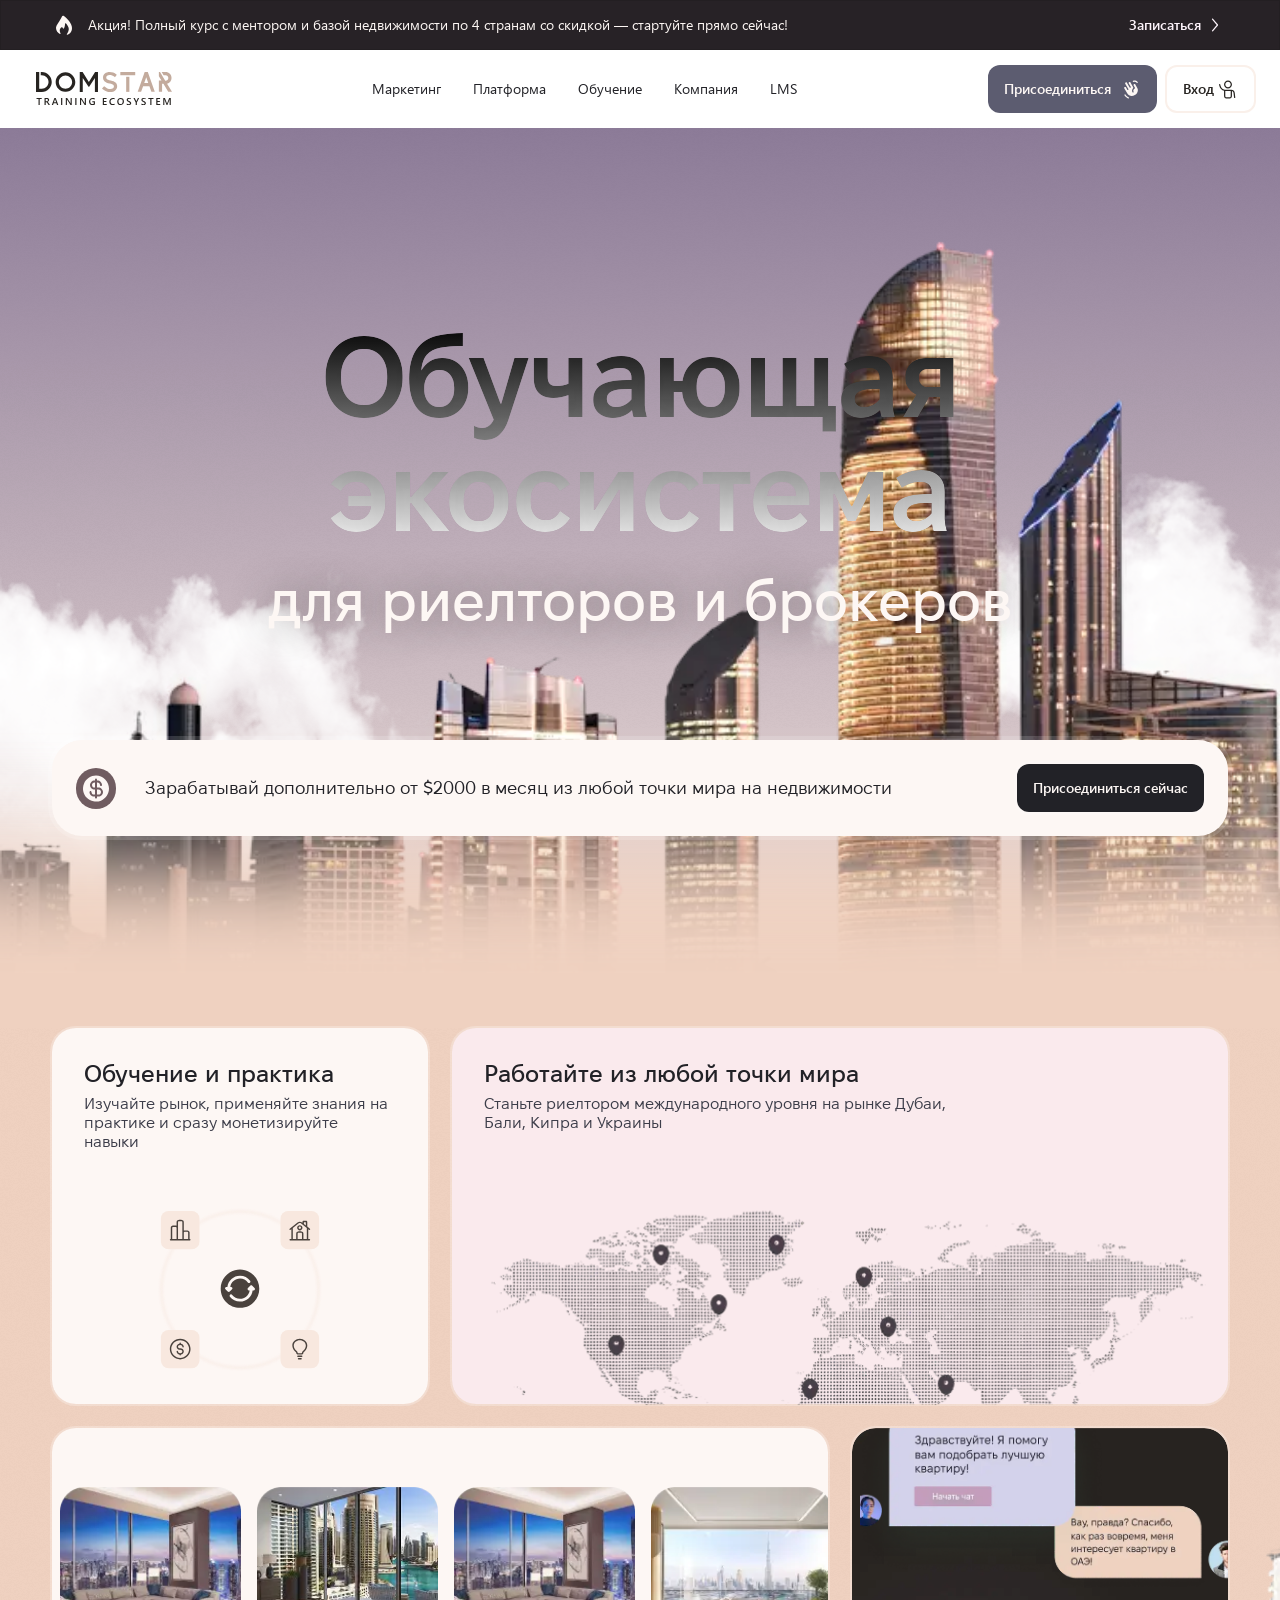
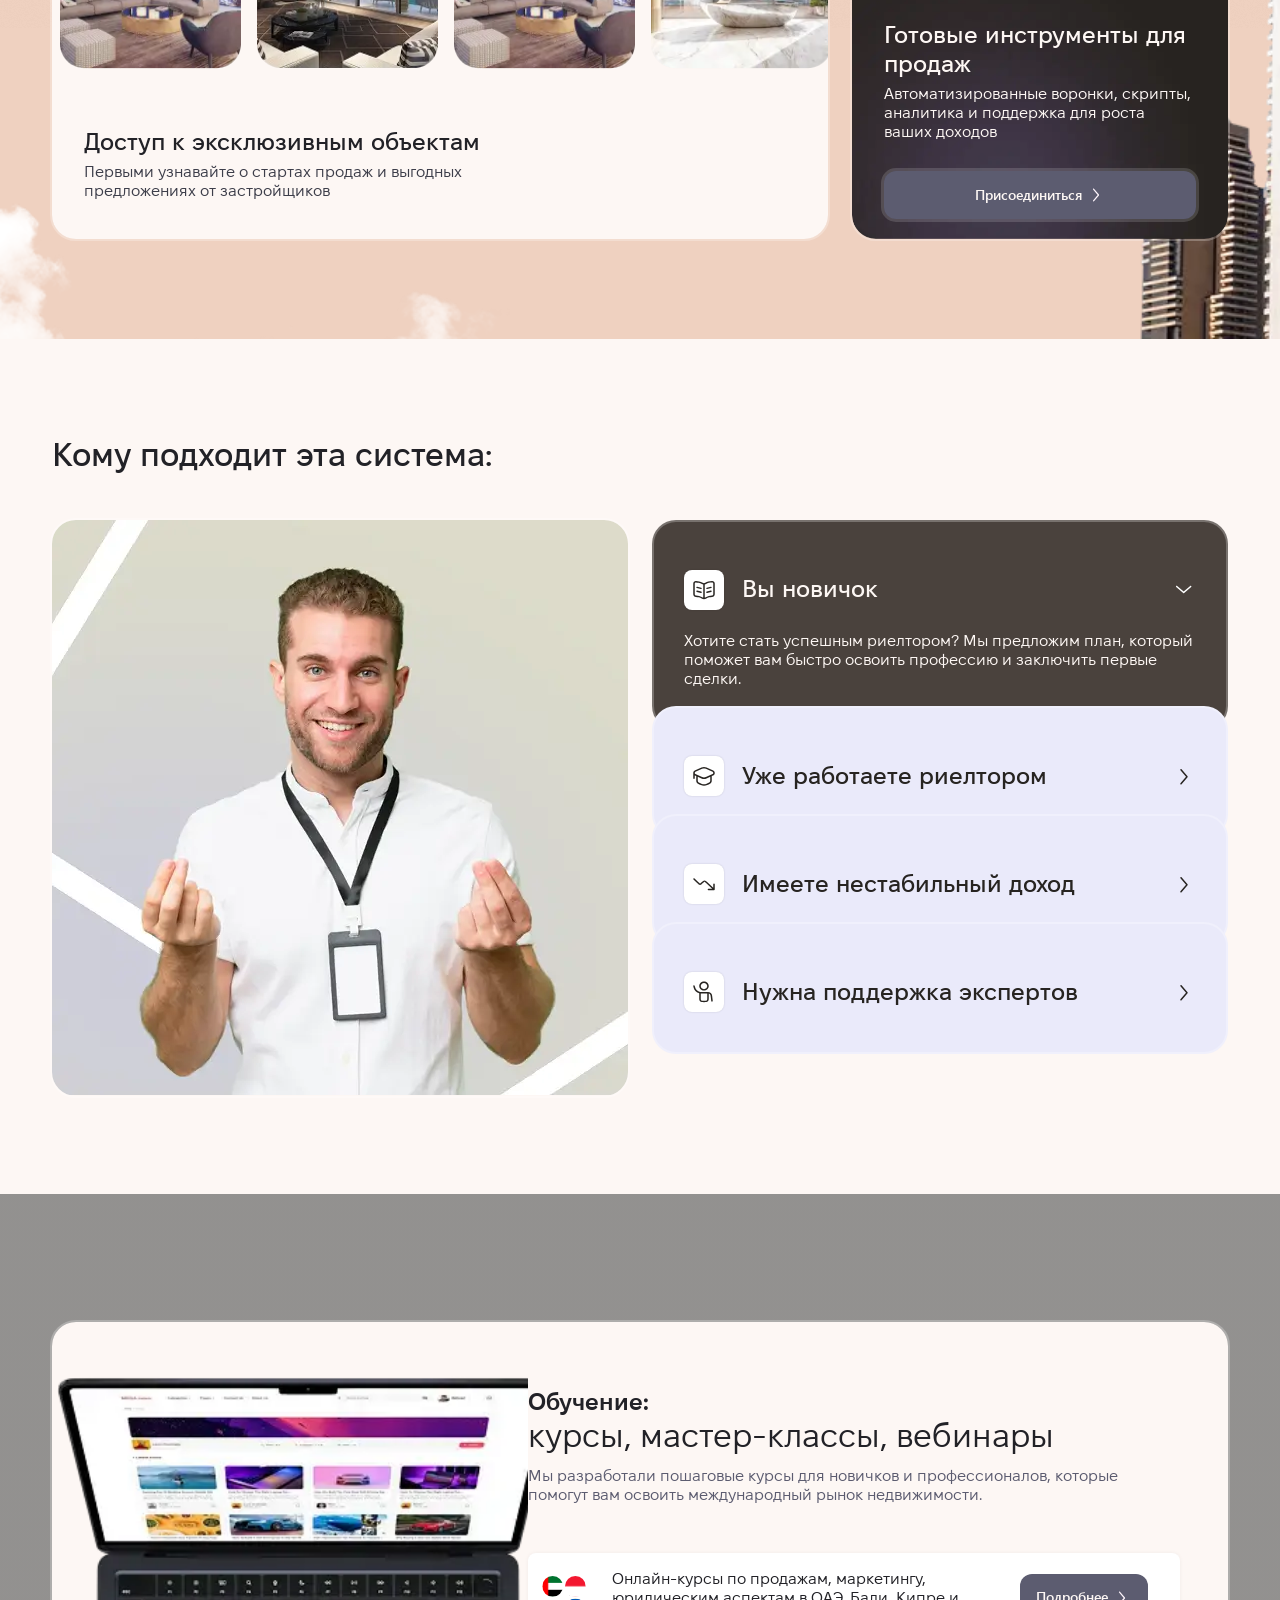
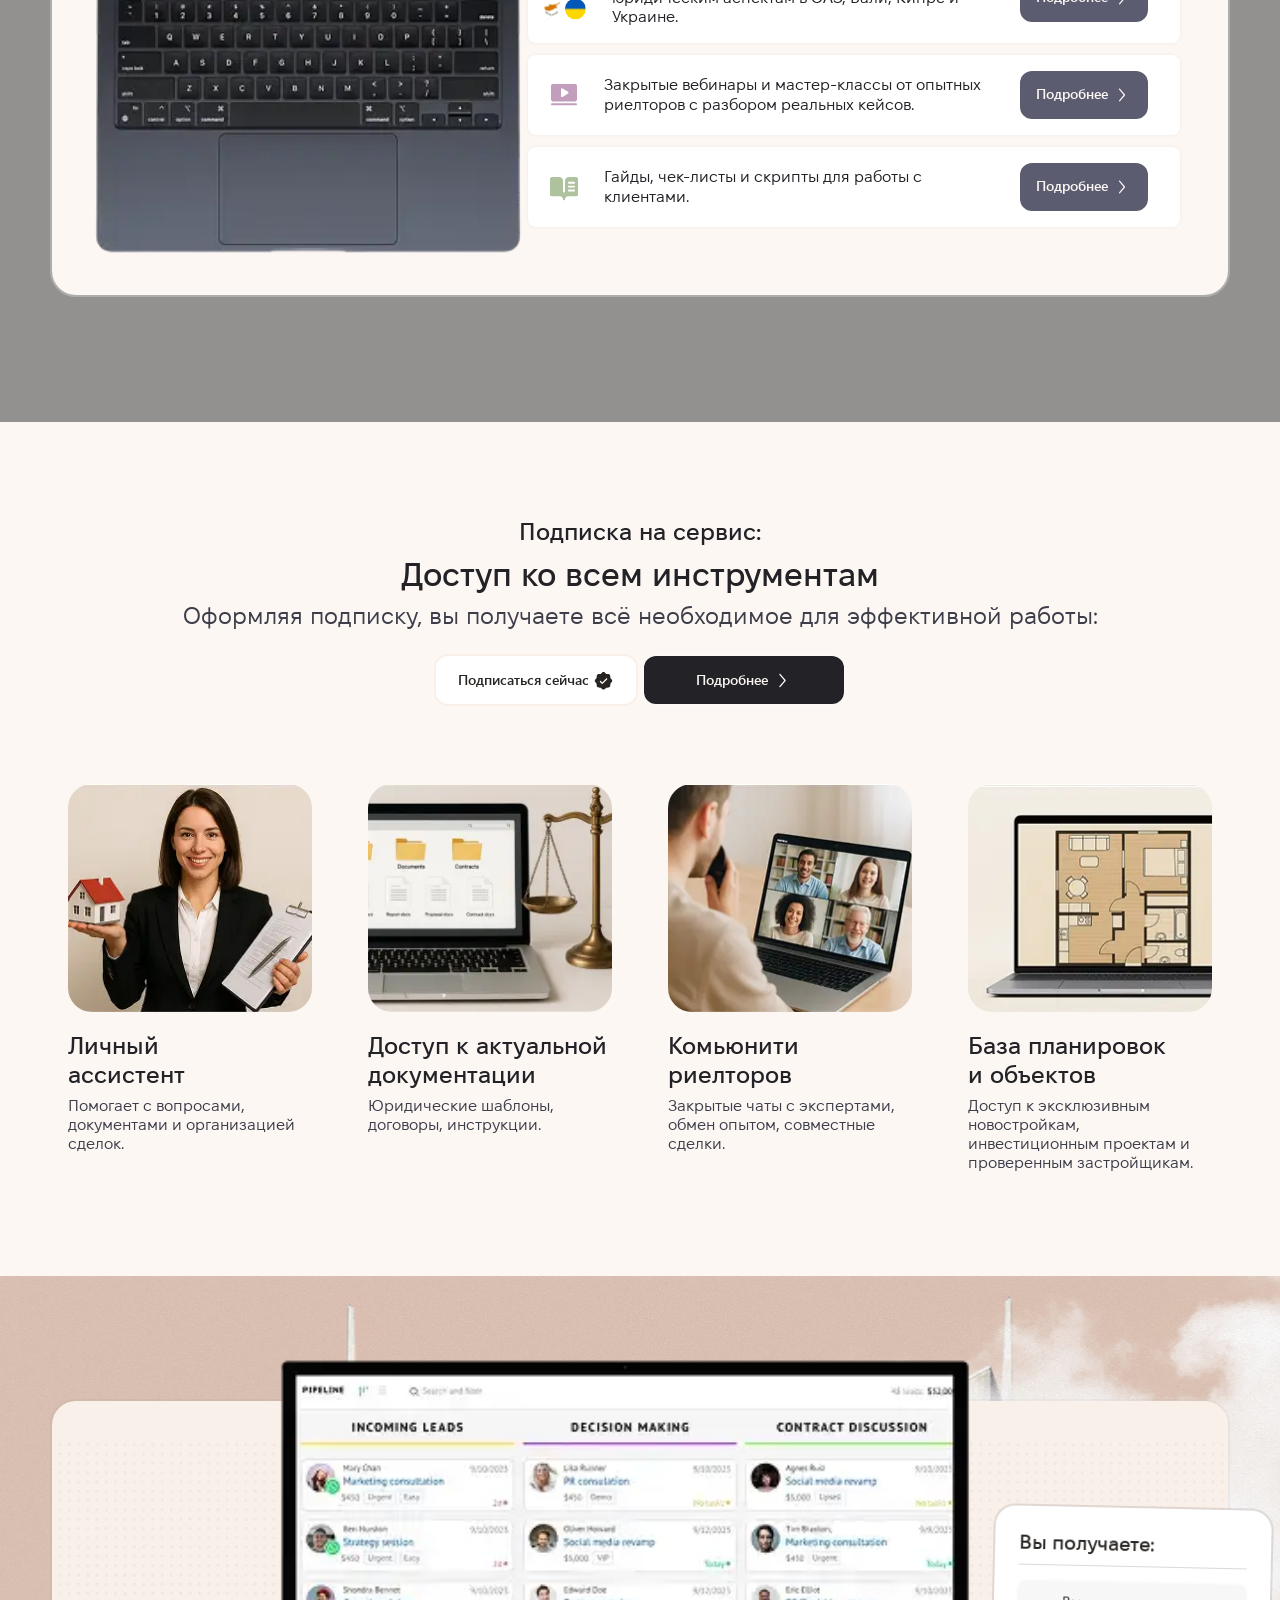
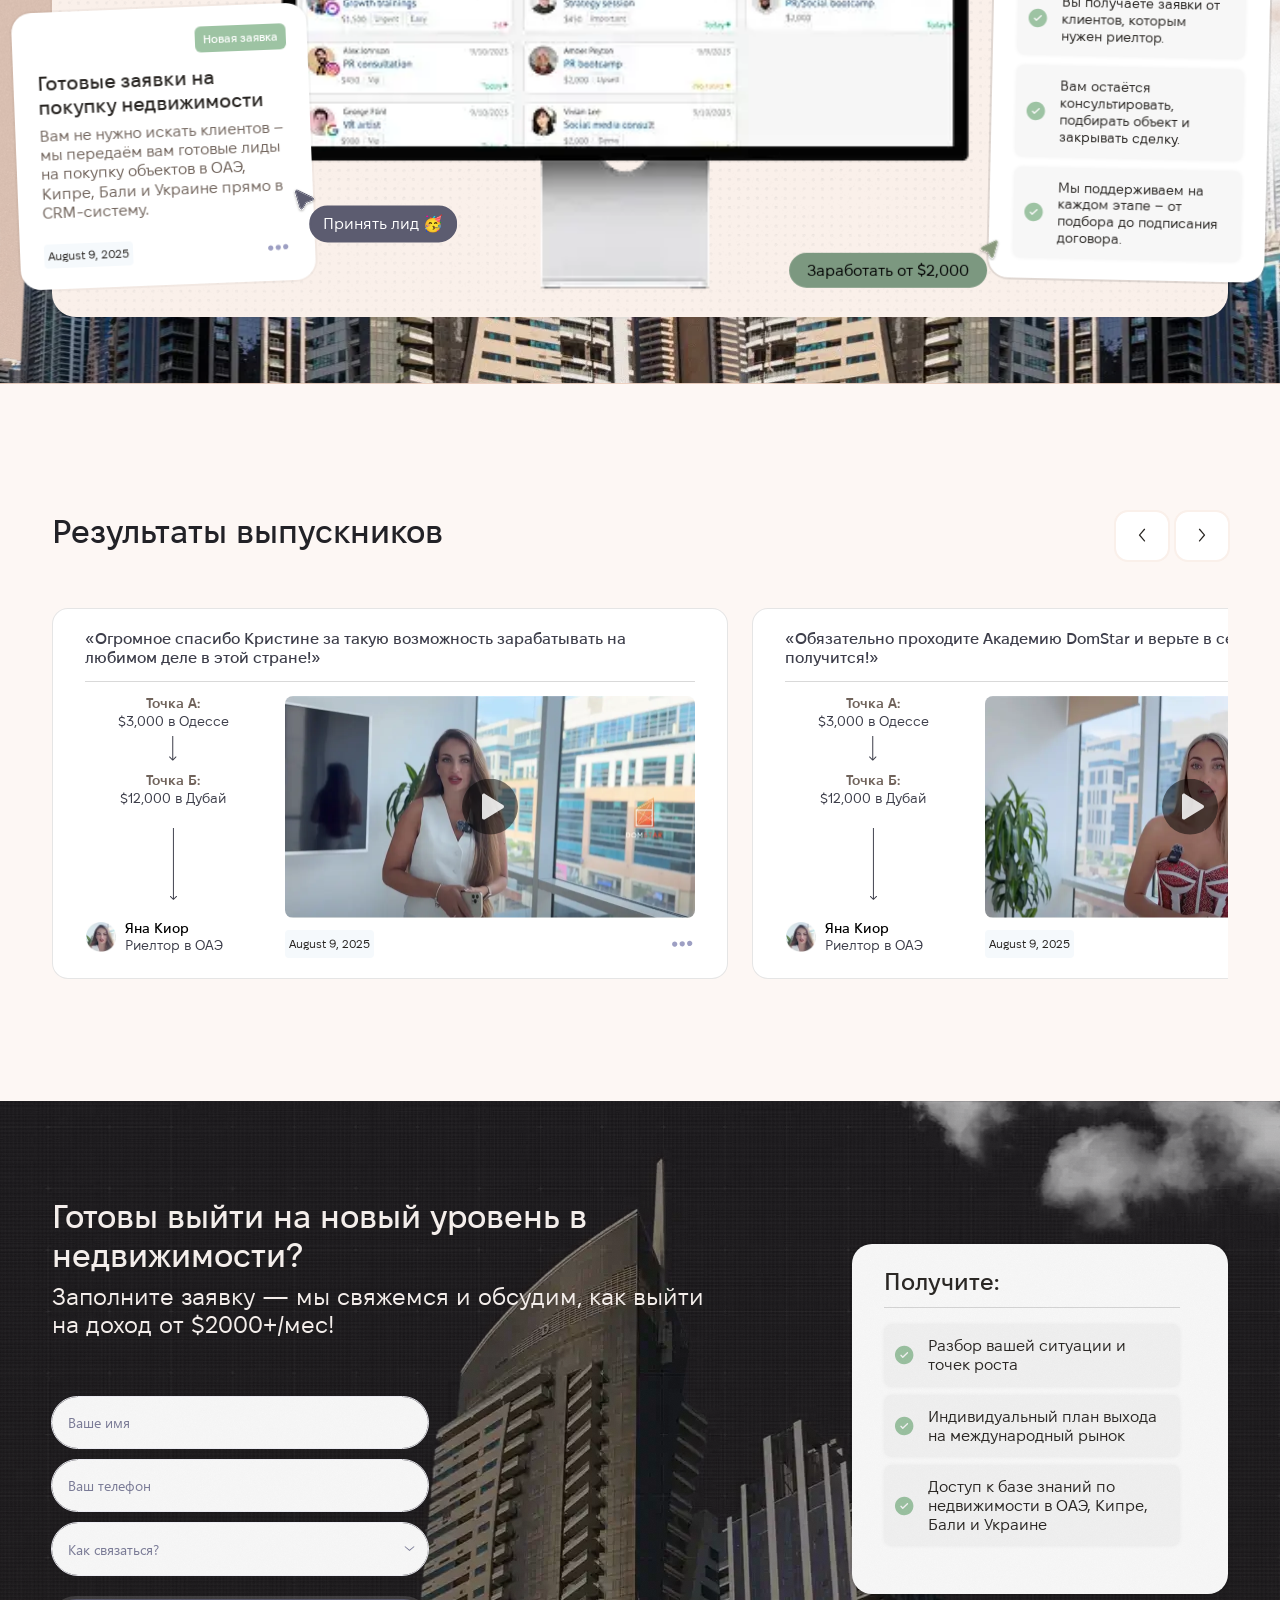
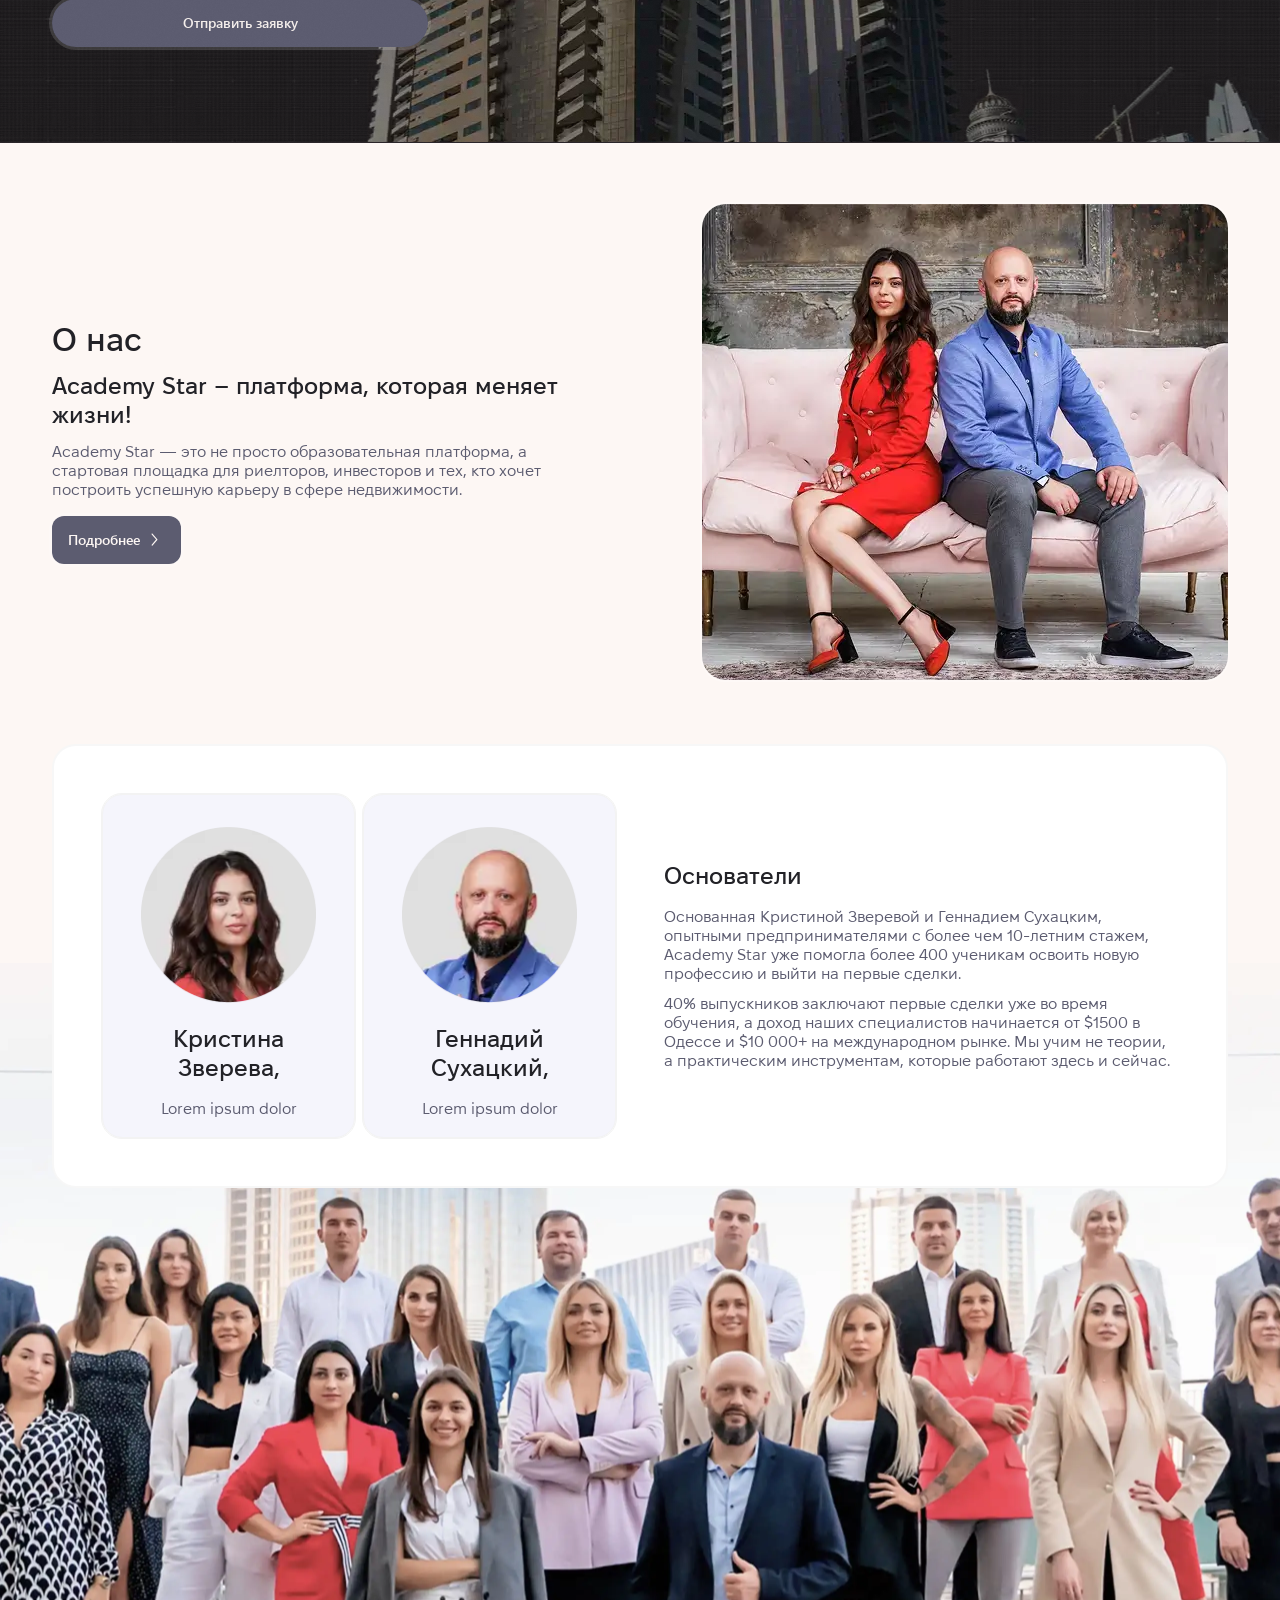
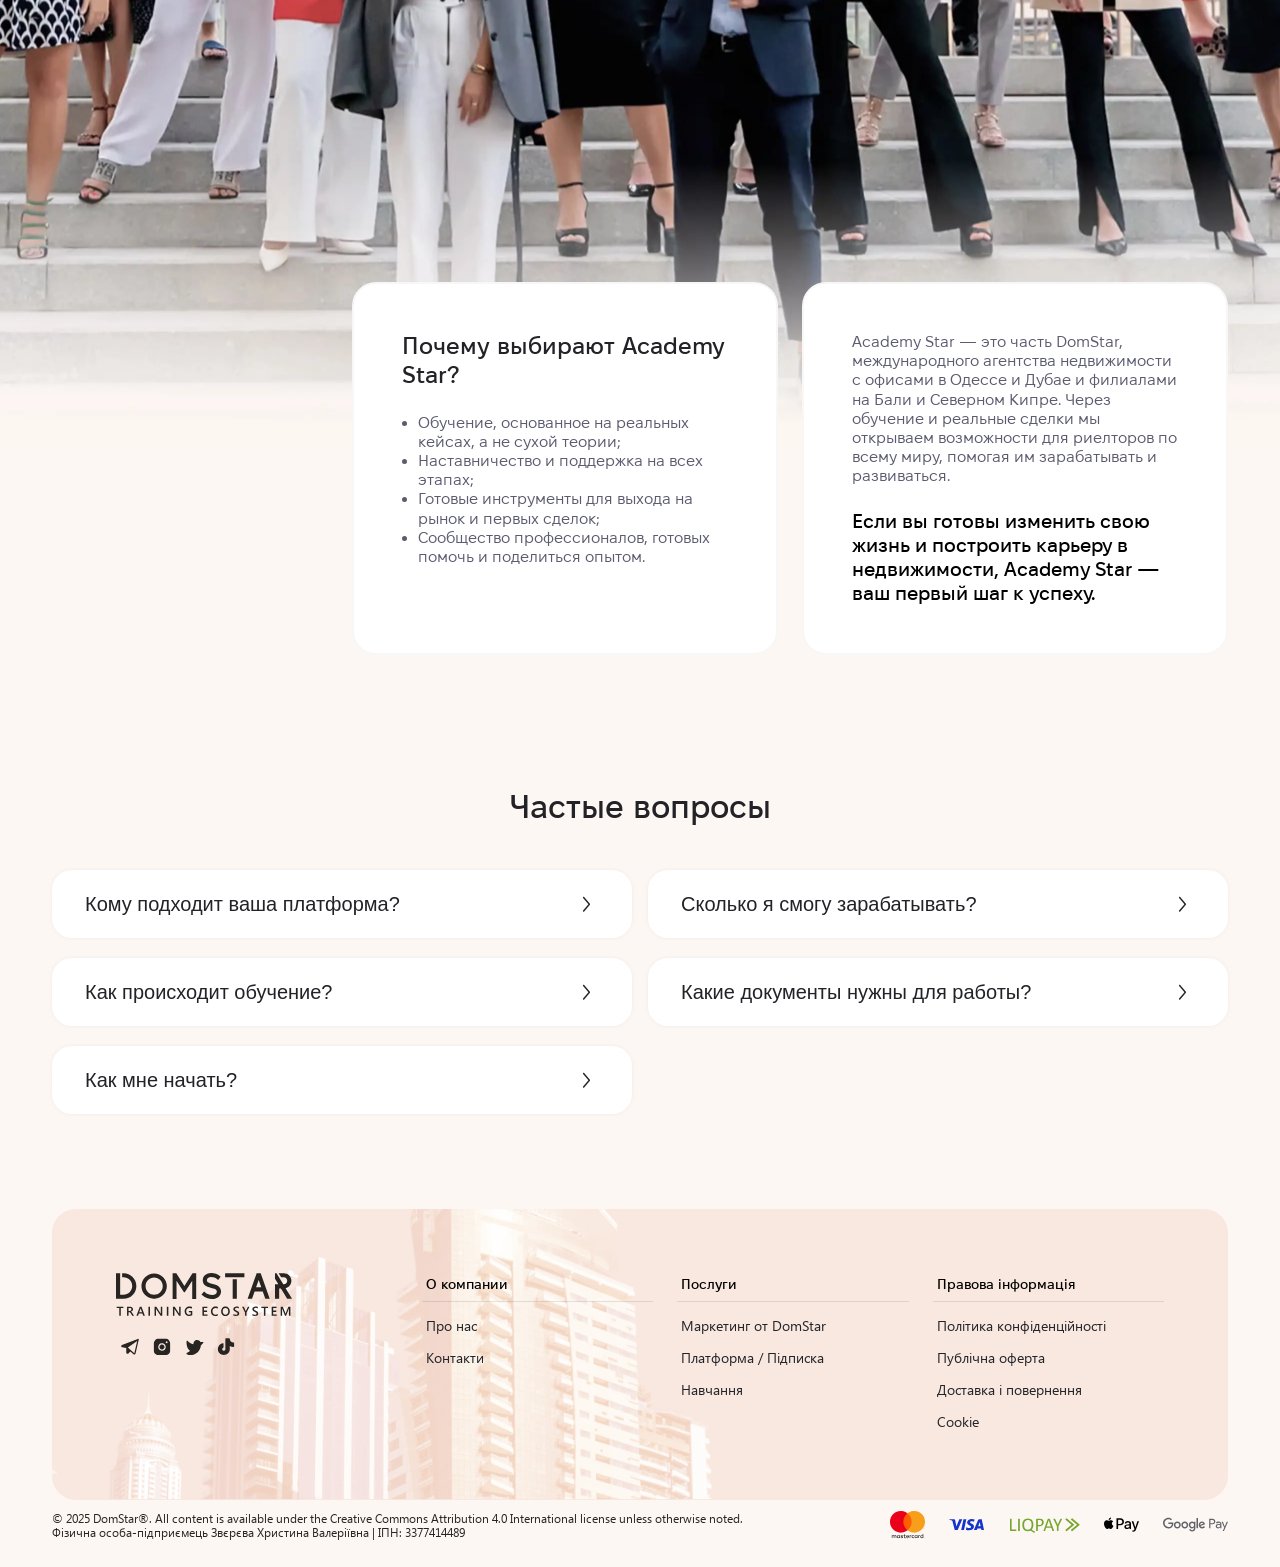
==== index.html @ 3a650401 "fix" ====
<!DOCTYPE html>
<html lang="ru">

<head>
    <meta charset="UTF-8">
    <meta name="viewport" content="width=device-width, initial-scale=1.0">
    <title>DomStar — обучающая экосистема для риелторов и брокеров</title>
    <meta name="description"
        content="DomStar — обучающая экосистема для риелторов и брокеров. Курсы, инструменты, поддержка и база недвижимости по 4 странам. Стартуйте карьеру в недвижимости с нами!">
    <meta name="keywords"
        content="DomStar, обучение риелторов, курсы недвижимости, брокеры, недвижимость, онлайн-курсы, международная недвижимость, Dubai, Бали, Кипр, Украина, обучение, инструменты для риелторов, поддержка, база недвижимости">
    <meta name="author" content="DomStar">
    <meta property="og:title" content="DomStar — обучающая экосистема для риелторов и брокеров">
    <meta property="og:description"
        content="Курсы, инструменты, поддержка и база недвижимости по 4 странам. Стартуйте карьеру в недвижимости с DomStar!">
    <meta property="og:type" content="website">
    <meta property="og:url" content="https://domstar.example.com/">
    <meta property="og:image" content="https://domstar.example.com/img/og-image.jpg">
    <meta name="twitter:card" content="summary_large_image">
    <meta name="twitter:title" content="DomStar — обучающая экосистема для риелторов и брокеров">
    <meta name="twitter:description"
        content="Курсы, инструменты, поддержка и база недвижимости по 4 странам. Стартуйте карьеру в недвижимости с DomStar!">
    <meta name="twitter:image" content="https://domstar.example.com/img/og-image.jpg">
    <link rel="canonical" href="https://domstar.example.com/">

    <link rel="preload" href="style/reset.css" as="style">
    <link rel="preload" href="style/style.css" as="style">
    <link rel="stylesheet" href="style/reset.css">
    <link rel="stylesheet" href="style/style.css">

    <link rel="preload" href="https://cdn.jsdelivr.net/npm/@fancyapps/ui@5/dist/fancybox/fancybox.css" as="style">
    <link rel="stylesheet" href="https://cdn.jsdelivr.net/npm/@fancyapps/ui@5/dist/fancybox/fancybox.css" media="print"
        onload="this.media='all'">
    <link rel="preload" href="style/swiper-bundle.min.css" as="style">
    <link rel="stylesheet" href="style/swiper-bundle.min.css" media="print" onload="this.media='all'">

    <noscript>
        <link rel="stylesheet" href="https://cdn.jsdelivr.net/npm/@fancyapps/ui@5/dist/fancybox/fancybox.css">
        <link rel="stylesheet" href="style/swiper-bundle.min.css">
    </noscript>

    <style>
        .promo-bar {
            display: flex;
            padding: 7px 24px;
            border: 1.5px solid var(--colors-base-black-10);
            background: var(--colors-Fuchsia-950);
            position: relative;
            z-index: 10;
        }

        .promo-bar .wrapper {
            display: flex;
            justify-content: center;
            align-items: center;
            align-content: center;
            gap: 12px 8px;
            align-self: stretch;
            flex-wrap: wrap;
        }

        .promo-bar__icon {
            width: 24px;
            height: 24px;
        }

        .promo-bar .wrapper p {
            margin-left: 4px;
            flex: 1 0 0;
            color: var(--colors-Red-50);
            font-family: var(--fonts-family-Segoe-UI);
            font-size: 12px;
            font-weight: 400;
            line-height: 107%;
        }

        .promo-bar button {
            display: flex;
            max-width: 117px;
            width: 100%;
            height: 28px;
            padding: 0 0 0 14px;
            justify-content: center;
            align-items: center;
            gap: 4px;
            background: transparent;
            border: none;
            color: var(--colors-Fuchsia-50);
            font-family: var(--fonts-family-Segoe-UI);
            font-size: 12px;
            font-weight: 600;
            line-height: 120%;
            cursor: pointer;
            transition: all 0.4s;
        }

        .promo-bar button:hover {
            color: var(--colors-Fuchsia-600);
        }

        .promo-bar button:hover img {
            filter: brightness(0) saturate(100%) invert(72%) sepia(13%) saturate(576%) hue-rotate(259deg) brightness(92%) contrast(88%);
        }

        .promo-bar button:active {
            color: var(--colors-Fuchsia-500);
        }

        .promo-bar button:active img {
            filter: brightness(0) saturate(100%) invert(93%) sepia(4%) saturate(3242%) hue-rotate(275deg) brightness(94%) contrast(99%);
        }

        .hero__picture {
            display: block;
        }

        .hero__picture img {
            width: 100%;
            height: 100%;
            object-fit: contain;
        }

        .menu-overlay {
            position: fixed;
            top: 0;
            left: 0;
            right: 0;
            bottom: 0;
            background-color: rgba(0, 0, 0, 0.5);
            z-index: 8;
            max-height: 0;
            transition: max-height 0.5s;
        }

        .menu-overlay.active {
            max-height: 100vh;
        }

        body.menu-open {
            overflow: hidden;
        }

        .burger {
            overflow: hidden;
            flex-direction: column;
            outline: 3px solid #262626;
            width: 52px;
            height: 48px;
            padding: 14px 16px;
            cursor: pointer;
            gap: 3px;
        }

        .burger-line {
            background-color: #fff;
            height: 2px;
            width: 16px;
            border-radius: 2px;
            transition: transform 0.5s, opacity 0.5s;
        }

        .burger.open .burger-line:nth-child(1) {
            transform: translateY(6px) rotate(45deg);
        }

        .burger.open .burger-line:nth-child(2) {
            opacity: 0;
        }

        .burger.open .burger-line:nth-child(3) {
            transform: translateY(-4px) rotate(-45deg);
        }

        .header {
            background: var(--colors-base-black-100);
            padding: 10px 16px;
            min-width: 320px;
            max-width: 1279px;
            position: relative;
            z-index: 10;
        }

        .header .container {
            display: flex;
            max-width: 800px;
            width: 100%;
            justify-content: space-between;
            align-items: center;
            gap: 24px;
            align-self: stretch;
            margin: 0 auto;
        }

        .header__logo-desktop {
            display: none;
        }

        .nav {
            display: none;
        }

        .header__actions {
            display: none;
        }

        .mobile-links {
            list-style: none;
            position: absolute;
            display: flex;
            overflow: hidden;
            top: 70px;
            gap: 64px;
            padding: 0 16px;
            right: 0;
            background: var(--colors-base-black-100);
            width: 100%;
            height: max-content;
            flex-direction: column;
            z-index: 9;
            max-height: 0;
            transition: max-height 0.5s;
        }

        .nav__list__nav {
            padding-top: 24px;
        }

        .nav__list__list {
            display: flex;
            flex-direction: column;
            justify-content: center;
            align-items: center;
            gap: 16px;
            align-self: stretch;
        }

        .nav__list__item {
            padding: 4px;
            text-align: center;
        }

        .nav__list__link {
            color: var(--colors-Fuchsia-50);
            font-family: var(--fonts-family-Segoe-UI);
            font-size: 12px;
            font-weight: 600;
            line-height: 120%;
            text-decoration: none;
        }

        .mobile-links.open {
            max-height: 100vh;
        }

        .header__logo {
            display: flex;
            width: 156px;
            padding: 12px;
        }

        .mobile-links .header__actions {
            display: flex;
            justify-content: center;
            align-items: center;
            align-content: center;
            gap: 12px;
            align-self: stretch;
            flex-wrap: wrap;
        }

        .mobile-links .header__actions .header__join-button {
            height: 48px;
            padding: 14px 16px;
        }

        .mobile-links .header__actions .header__login-link {
            display: flex;
            height: 48px;
            padding: 14px 16px;
            justify-content: center;
            align-items: center;
            gap: 10px;
            border-radius: 12px;
            border: 2px solid var(--colors-Red-100);
            background: var(--colors-base-white-100);
            color: var(--colors-Red-950);
            font-family: var(--fonts-family-Segoe-UI);
            font-size: 12px;
            font-weight: 600;
            line-height: 120%;
            transition: all 0.4s;
        }

        .mobile-links .header__actions .header__login-link:hover {
            border: 2px solid var(--colors-Red-200);
            background: var(--colors-Red-500);
        }

        .mobile-links .header__actions .header__login-link:active {
            border: 2px solid var(--colors-Red-200);
            background: #98867b;
        }

        .nav__list__social {
            display: flex;
            align-items: center;
            justify-content: center;
            gap: 4px;
            align-self: stretch;
        }

        .nav__list__social--item {
            height: 28px;
            padding: 4px;
        }

        .hero {
            height: 759px;
            position: relative;
            display: flex;
            overflow: hidden;
            align-items: center;
            padding: 0 16px;
            background: linear-gradient(180deg, #8c7b98 0%, #f8e8df 100%);
        }

        .hero__content {
            position: relative;
            z-index: 3;
            display: flex;
            flex-direction: column;
            margin: 0 auto;
            gap: 128px;
        }

        .hero__picture {
            position: absolute;
            top: 0;
            left: 0;
            width: 100%;
            height: 100%;
            z-index: 2;
        }

        .hero__picture img {
            width: 100%;
            height: 100%;
            object-fit: cover;
        }

        .hero__picture--noize {
            position: absolute;
            top: 0;
            overflow: hidden;
            left: 0;
            width: 100%;
            height: 100%;
            z-index: 1;
            opacity: 0.15;
            background-blend-mode: luminosity;
            mix-blend-mode: hard-light;
        }

        .hero__title {
            display: flex;
            flex-direction: column;
            align-items: center;
            gap: 15px;
            align-self: stretch;
        }

        .hero__title h1 {
            color: rgba(253, 247, 244, 0.5);
            text-align: center;
            text-shadow: 0px 0px 88.464px rgba(0, 0, 0, 0.3);
            font-size: 50px;
            font-weight: 600;
            line-height: 100%;
            letter-spacing: -0.5px;
        }

        .hero__subtitle {
            color: var(--colors-Red-50);
            text-align: center;
            text-shadow: 0px 0px 44px rgba(0, 0, 0, 0.45);
            font-size: var(--fonts-size-40);
            font-weight: 500;
            line-height: 100%;
        }

        .hero__promo {
            display: flex;
            max-width: 1176px;
            padding: 12px 16px;
            flex-direction: column;
            align-items: center;
            align-self: stretch;
            border-radius: 12px;
            gap: 24px;
            outline: 4px solid rgba(255, 255, 255, 0.15);
            background: var(--colors-Red-50);
        }

        .hero__promo-text {
            display: flex;
            justify-content: center;
            align-items: center;
            align-content: center;
            gap: 12px;
            align-self: stretch;
            flex-wrap: wrap;
            color: var(--colors-Blue-950);
            text-align: center;
            font-size: 14px;
            font-weight: 400;
            line-height: 100%;
        }

        .hero__promo-text span {
            padding: 4px;
            border-radius: 99px;
            background: var(--colors-Pink-800);
        }

        .hero__promo .hero__cta {
            border: none;
            text-decoration: none;
            font-size: 12px;
            height: 48px;
            padding: 14px 16px;
        }

        @media (min-width: 1280px) {
            .promo-bar {
                padding: 10px 24px;
            }

            .promo-bar .wrapper p,
            .promo-bar button {
                font-size: var(--fonts-size-14);
            }

            .header {
                padding: 10px 24px;
                max-width: 100%;
                background: var(--colors-base-white-100);
            }

            .header .container {
                max-width: 1540px;
            }

            .header__logo-mobile {
                display: none;
            }

            .header__logo-desktop {
                display: block;
            }

            .mobile-menu {
                display: none;
            }

            .nav {
                display: block;
            }

            .nav__list {
                display: flex;
                align-items: center;
                gap: 24px;
                align-self: stretch;
            }

            .header__actions {
                display: flex;
                align-items: flex-start;
                gap: 8px;
            }

            .nav__item {
                padding: 4px;
            }

            .nav__link {
                color: var(--colors-Blue-950);
                font-family: var(--fonts-family-Segoe-UI);
                font-size: var(--fonts-size-14);
                font-weight: 400;
                line-height: 100%;
                text-decoration: none;
                transition: all 0.4s;
            }

            .nav__link:hover {
                color: var(--colors-Red-700);
            }

            .nav__link:active {
                color: var(--colors-Red-600);
            }

            .header__actions .header__join-button {
                padding: 14px 16px;
                height: 48px;
            }

            .header__actions .header__login-link {
                display: flex;
                padding: 14px 16px;
                height: 48px;
                justify-content: center;
                align-items: center;
                gap: 4px;
                border-radius: 12px;
                border: 2px solid var(--colors-Red-100);
                background: var(--colors-base-white-100);
                color: var(--colors-Red-950);
                font-family: var(--fonts-family-Segoe-UI);
                font-size: 14px;
                font-weight: 600;
                line-height: 120%;
                transition: all 0.4s;
            }

            .header__actions .header__login-link:hover {
                border: 2px solid var(--colors-Red-200);
                background: var(--colors-Red-500);
            }

            .header__actions .header__login-link:active {
                border: 2px solid var(--colors-Red-200);
                background: #98867b;
            }

            .hero {
                height: 100vh;
                padding: 64px 52px;
            }

            .hero__content {
                max-width: 1540px;
                margin: 0 auto;
                gap: 110px;
            }

            .hero__title {
                gap: 24px;
            }

            .hero__title h1 {
                font-size: 114px;
                letter-spacing: -1.14px;
                background: linear-gradient(#000, #fff);
                -webkit-background-clip: text;
                background-clip: text;
                -webkit-text-fill-color: transparent;
                mask-image: linear-gradient(to bottom, #000 0%, #000 100%);
                backdrop-filter: blur(5px);
                /* Removed duplicate backdrop-filter */
            }

            .hero__subtitle {
                font-size: var(--fonts-size-58);
            }

            .hero__promo {
                max-width: 1176px;
                padding: 24px;
                width: 100%;
                margin: 0 auto;
                border-radius: 30px;
                background: #fdf7f4;
                flex-direction: row;
                justify-content: space-between;
            }

            .hero__promo-text {
                gap: 29px;
                font-size: var(--fonts-size-18);
            }

            .hero__promo .hero__cta {
                height: 48px;
                padding: 14px 16px;
                font-size: var(--fonts-size-14);
            }
        }
    </style>
</head>

<body>
    <div class="promo-bar">
        <div class="wrapper">
            <img width="24" height="24" src="img/icon1.svg" alt="icon" class="promo-bar__icon">
            <p>
                Акция! Полный курс с ментором и базой недвижимости по 4 странам со
                скидкой — стартуйте прямо сейчас!
            </p>
            <button>
                Записаться
                <img src="img/arrow-right.svg" width="20" height="20" alt="icon">
            </button>
        </div>
    </div>

    <!-- HEADER -->
    <header class="header">
        <div class="header__inner container">
            <a href="/" class="header__logo">
                <img src="img/logo-mobile.svg" width="107" height="26" alt="DOMSTAR Training Ecosystem"
                    class="header__logo-mobile">
                <img src="img/logo.svg" width="136" height="34" alt="DOMSTAR Training Ecosystem"
                    class="header__logo-desktop">
            </a>
            <nav class="nav" aria-label="Главное меню">
                <ul class="nav__list">
                    <li class="nav__item">
                        <a href="#marketing" class="nav__link">Маркетинг</a>
                    </li>
                    <li class="nav__item">
                        <a href="#platform" class="nav__link">Платформа</a>
                    </li>
                    <li class="nav__item">
                        <a href="#courses" class="nav__link">Обучение</a>
                    </li>
                    <li class="nav__item">
                        <a href="#company" class="nav__link">Компания</a>
                    </li>
                    <li class="nav__item"><a href="#lms" class="nav__link">LMS</a></li>
                </ul>
            </nav>
            <div class="header__actions">
                <button class="button header__join-button">
                    Присоединиться
                    <img width="20" height="21" src="img/icon-btn1.svg" alt="button icon">
                </button>
                <button class="header__login-link">
                    Вход
                    <img width="20" height="21" src="img/icon-btn2.svg" alt="button icon">
                </button>
            </div>
            <div class="mobile-menu">
                <button class="burger button" aria-label="Open menu" aria-expanded="false">
                    <span class="burger-line"></span>
                    <span class="burger-line"></span>
                    <span class="burger-line"></span>
                </button>
            </div>
            <div class="mobile-links">
                <nav class="nav__list__nav" aria-label="Главное меню">
                    <ul class="nav__list__list">
                        <li class="nav__list__item">
                            <a href="#marketing" class="nav__list__link">Маркетинг</a>
                        </li>
                        <li class="nav__list__item">
                            <a href="#platform" class="nav__list__link">Платформа</a>
                        </li>
                        <li class="nav__list__item">
                            <a href="#courses" class="nav__list__link">Обучение</a>
                        </li>
                        <li class="nav__list__item">
                            <a href="#company" class="nav__list__link">Компания</a>
                        </li>
                        <li class="nav__list__item">
                            <a href="#lms" class="nav__list__link">LMS</a>
                        </li>
                    </ul>
                </nav>
                <div class="header__actions">
                    <button class="button header__join-button">
                        Присоединиться
                        <img width="20" height="21" src="img/icon-btn1.svg" alt="button icon">
                    </button>
                    <button class="header__login-link">
                        Вход
                        <img width="20" height="21" src="img/icon-btn2.svg" alt="button icon">
                    </button>
                </div>
                <ul class="nav__list__social">
                    <li class="nav__list__social--item">
                        <a href="/" class="nav__list__link">
                            <img src="img/nav__list__link1.svg" width="20" height="21" alt="icon">
                        </a>
                    </li>

                    <li class="nav__list__social--item">
                        <a href="/" class="nav__list__link">
                            <img src="img/nav__list__link2.svg" width="18" height="17" alt="icon">
                        </a>
                    </li>

                    <li class="nav__list__social--item">
                        <a href="/" class="nav__list__link">
                            <img src="img/nav__list__link3.svg" width="18" height="16" alt="icon">
                        </a>
                    </li>

                    <li class="nav__list__social--item">
                        <a href="/" class="nav__list__link">
                            <img src="img/nav__list__link4.svg" width="18" height="17" alt="icon">
                        </a>
                    </li>
                </ul>
            </div>
        </div>
    </header>

    <!-- HERO SECTION -->
    <main>
        <section class="hero">
            <picture class="hero__picture">
                <source type="image/webp" media="(min-width: 1280px)" srcset="img/hero.webp 1280w" sizes="100vw">
                <source media="(min-width: 1280px)" srcset="img/hero.png 1280w" sizes="100vw">

                <source type="image/webp" media="(min-width: 768px) and (max-width: 1279px)"
                    srcset="img/hero-mobile.webp 768w" sizes="100vw">
                <source media="(min-width: 768px) and (max-width: 1279px)" srcset="img/hero-mobile.png 768w"
                    sizes="100vw">

                <source type="image/webp" media="(max-width: 767px)" srcset="img/hero768.webp 360w" sizes="100vw">
                <source media="(max-width: 767px)" srcset="img/hero768.png 360w" sizes="100vw">

                <img src="img/hero768.webp" alt="Небоскрёбы на фоне неба" class="hero__img" width="360" height="600"
                    fetchpriority="high">
            </picture>

            <picture class="hero__picture--noize">
                <source type="image/webp" media="(min-width: 1280px)" srcset="img/Noise.webp 1280w" sizes="100vw">
                <source media="(min-width: 1280px)" srcset="img/Noise.png 1280w" sizes="100vw">

                <source type="image/webp" media="(max-width: 1279px)" srcset="img/noise-mobile.webp 360w" sizes="100vw">
                <source media="(max-width: 767px)" srcset="img/noise-mobile.png 360w" sizes="100vw">

                <img src="img/noise-mobile.webp" alt="Небоскрёбы на фоне неба" class="hero__img" width="1279"
                    height="600" loading="lazy" style="width: 100%; height: auto; aspect-ratio: 1279/600">
            </picture>

            <div class="hero__content container">
                <div class="hero__title">
                    <h1>Обучающая экосистема</h1>
                    <p class="hero__subtitle">для риелторов и брокеров</p>
                </div>

                <div class="hero__promo">
                    <span class="hero__promo-text">
                        <span><img width="32" height="33" src="img/icon2.svg" alt="icon"></span>
                        Зарабатывай дополнительно от $2000 в месяц из любой точки мира на
                        недвижимости
                    </span>
                    <a href="#join" class="button--primary hero__cta">Присоединиться сейчас</a>
                </div>
            </div>
        </section>

        <div class="realEstateSection">
            <div class="wrapper">
                <div class="realEstateSection__row">
                    <div class="realEstateSection-card">
                        <h3 aria-level="2">Обучение и практика</h3>
                        <p>
                            Изучайте рынок, применяйте знания на практике и сразу
                            монетизируйте навыки
                        </p>
                        <img width="170" height="171" src="img/card1.svg" alt="icon">
                    </div>

                    <div class="realEstateSection-card realEstateSection-card2">
                        <h3 aria-level="2">
                            Работайте из любой точки мира
                        </h3>
                        <p>
                            Станьте риелтором международного уровня на рынке Дубаи, Бали,
                            Кипра и Украины
                        </p>
                        <picture>
                            <source type="image/webp" srcset="img/card2.webp">
                            <img src="img/card2.png" width="776" height="376" alt="image" loading="lazy">
                        </picture>
                    </div>
                </div>

                <div class="realEstateSection__row">
                    <div class="realEstateSection-card realEstateSection-card4">
                        <h3 aria-level="2">
                            Доступ к эксклюзивным объектам
                        </h3>
                        <p>
                            Первыми узнавайте о стартах продаж и выгодных предложениях от
                            застройщиков
                        </p>
                        <div class="realEstateSection-swiper swiper-container">
                            <div class="realEstateSection-swiper-wrapper swiper-wrapper">
                                <div class="realEstateSection-slide swiper-slide">
                                    <picture>
                                        <source type="image/webp" srcset="img/slider1.webp">
                                        <img src="img/slider1.png" width="176" height="176" alt="Company 1"
                                            loading="lazy">
                                    </picture>
                                </div>
                                <div class="realEstateSection-slide swiper-slide">
                                    <picture>
                                        <source type="image/webp" srcset="img/slider2.webp">
                                        <img src="img/slider2.png" width="176" height="176" alt="Company 2"
                                            loading="lazy">
                                    </picture>
                                </div>
                                <div class="realEstateSection-slide swiper-slide">
                                    <picture>
                                        <source type="image/webp" srcset="img/slider3.webp">
                                        <img src="img/slider3.png" width="176" height="176" alt="Company 3"
                                            loading="lazy">
                                    </picture>
                                </div>
                                <div class="realEstateSection-slide swiper-slide">
                                    <picture>
                                        <source type="image/webp" srcset="img/slider2.webp">
                                        <img src="img/slider2.png" width="176" height="176" alt="Company 2"
                                            loading="lazy">
                                    </picture>
                                </div>
                                <div class="realEstateSection-slide swiper-slide">
                                    <picture>
                                        <source type="image/webp" srcset="img/slider1.webp">
                                        <img src="img/slider1.png" width="176" height="176" alt="Company 1"
                                            loading="lazy">
                                    </picture>
                                </div>
                                <div class="realEstateSection-slide swiper-slide">
                                    <picture>
                                        <source type="image/webp" srcset="img/slider3.webp">
                                        <img src="img/slider3.png" width="176" height="176" alt="Company 3"
                                            loading="lazy">
                                    </picture>
                                </div>
                            </div>
                        </div>
                    </div>
                    <div class="realEstateSection-card realEstateSection-card3">
                        <picture>
                            <source type="image/webp" srcset="img/card3.webp">
                            <img width="170" height="171" src="img/card3.png" alt="icon" loading="lazy">
                        </picture>
                        <h3 aria-level="2">
                            Готовые инструменты для продаж
                        </h3>
                        <p>
                            Автоматизированные воронки, скрипты, аналитика и поддержка для
                            роста ваших доходов
                        </p>
                        <a href="/" class="button">Присоединиться <img src="img/arrow-right.svg" alt="icon"></a>
                    </div>
                </div>
            </div>

            <picture class="hero__picture">
                <source type="image/webp" media="(min-width: 1280px)" srcset="img/realEstateSection.webp 1280w"
                    sizes="100vw">
                <source media="(min-width: 1280px)" srcset="img/realEstateSection.png 1280w" sizes="100vw">

                <source type="image/webp" media="(max-width: 1279px)" srcset="img/realEstateSection-mobile.webp 360w"
                    sizes="100vw">
                <source media="(max-width: 767px)" srcset="img/realEstateSection-mobile.png 360w" sizes="100vw">

                <img src="img/realEstateSection-mobile.webp" alt="Небоскрёбы на фоне неба" class="hero__img" width="360"
                    height="600" loading="lazy">
            </picture>

            <picture class="hero__picture--noize">
                <source type="image/webp" media="(min-width: 1280px)" srcset="img/Noise.webp 1280w" sizes="100vw">
                <source media="(min-width: 1280px)" srcset="img/Noise.png 1280w" sizes="100vw">

                <source type="image/webp" media="(max-width: 1279px)" srcset="img/noise-mobile.webp 360w" sizes="100vw">
                <source media="(max-width: 767px)" srcset="img/noise-mobile.png 360w" sizes="100vw">

                <img src="img/noise-mobile.webp" alt="Небоскрёбы на фоне неба" class="hero__img" width="1279"
                    height="600" loading="lazy" style="width: 100%; height: auto; aspect-ratio: 1279/600">
            </picture>
        </div>

        <section class="targetAudienceSection">
            <div class="wrapper">
                <h2>Кому подходит эта система:</h2>
                <div class="targetAudienceSection__box">
                    <div class="targetAudienceSection__box-img">
                        <picture>
                            <source type="image/webp" srcset="img/targetAudienceSection.webp">
                            <img src="img/targetAudienceSection.png" width="576" height="576" alt="" loading="lazy">
                        </picture>
                    </div>
                    <div class="targetAudienceSection__box-accardion">
                        <div class="accordion">
                            <div class="accordion-item active">
                                <div class="accordion-header">
                                    <img width="24" height="25" src="img/accardion-icon1.svg" alt="icon"
                                        class="accordion-header-icon">
                                    Вы новичок
                                    <img width="24" height="25" src="img/accrdion-arrow.svg" alt="icon"
                                        class="accordion-header-arrow">
                                </div>
                                <div class="accordion-content">
                                    <p>
                                        Хотите стать успешным риелтором? Мы предложим план,
                                        который поможет вам быстро освоить профессию и заключить
                                        первые сделки.
                                    </p>
                                </div>
                            </div>

                            <div class="accordion-item">
                                <div class="accordion-header">
                                    <img width="24" height="25" src="img/accardion-icon2.svg" alt="icon"
                                        class="accordion-header-icon">
                                    Уже работаете риелтором
                                    <img width="24" height="25" src="img/accrdion-arrow.svg" alt="icon"
                                        class="accordion-header-arrow">
                                </div>
                                <div class="accordion-content">
                                    <p>
                                        Хотите стать успешным риелтором? Мы предложим план,
                                        который поможет вам быстро освоить профессию и заключить
                                        первые сделки.
                                    </p>
                                </div>
                            </div>

                            <div class="accordion-item">
                                <div class="accordion-header">
                                    <img width="24" height="25" src="img/accardion-icon3.svg" alt="icon"
                                        class="accordion-header-icon">
                                    Имеете нестабильный доход
                                    <img width="24" height="25" src="img/accrdion-arrow.svg" alt="icon"
                                        class="accordion-header-arrow">
                                </div>
                                <div class="accordion-content">
                                    <p>
                                        Хотите стать успешным риелтором? Мы предложим план,
                                        который поможет вам быстро освоить профессию и заключить
                                        первые сделки.
                                    </p>
                                </div>
                            </div>

                            <div class="accordion-item">
                                <div class="accordion-header">
                                    <img width="24" height="25" src="img/accardion-icon4.svg" alt="icon"
                                        class="accordion-header-icon">
                                    Нужна поддержка экспертов
                                    <img width="24" height="25" src="img/accrdion-arrow.svg" alt="icon"
                                        class="accordion-header-arrow">
                                </div>
                                <div class="accordion-content">
                                    <p>
                                        Хотите стать успешным риелтором? Мы предложим план,
                                        который поможет вам быстро освоить профессию и заключить
                                        первые сделки.
                                    </p>
                                </div>
                            </div>
                        </div>
                    </div>
                </div>
            </div>
        </section>

        <div class="education parallax">
            <div class="wrapper">
                <div class="education__img">
                    <picture>
                        <source type="image/webp" media="(min-width: 1280px)" srcset="img/education__img.webp 1280w"
                            sizes="100vw">
                        <source media="(min-width: 1280px)" srcset="img/education__img.png 1280w" sizes="100vw">

                        <source type="image/webp" media="(max-width: 1279px)" srcset="img/education__img-mob.webp 360w"
                            sizes="100vw">
                        <source media="(max-width: 767px)" srcset="img/education__img-mob.png 360w" sizes="100vw">

                        <img src="img/education__img-mob.webp" alt="" width="360" height="600" loading="lazy">
                    </picture>
                </div>
                <div class="education__content">
                    <div class="education__content-title">
                        <h2>Обучение:</h2>
                        <h3>курсы, мастер-классы, вебинары</h3>
                        <p>
                            Мы разработали пошаговые курсы для новичков и профессионалов,
                            которые помогут вам освоить международный рынок недвижимости.
                        </p>
                    </div>

                    <div class="education__content-grid">
                        <div class="education__content-card">
                            <div class="education__content-img">
                                <img src="img/education__content-card1.svg" width="50" height="49" alt="icon">
                            </div>
                            <p>
                                Онлайн-курсы по продажам, маркетингу, юридическим аспектам в
                                ОАЭ, Бали, Кипре и Украине.
                            </p>
                            <a href="/">Подробнее
                                <img src="img/arrow-right.svg" width="20" height="20" alt="icon">
                            </a>
                        </div>

                        <div class="education__content-card">
                            <div class="education__content-img">
                                <img src="img/education__content-card2.svg" width="32" height="33" alt="icon">
                            </div>
                            <p>
                                Закрытые вебинары и мастер-классы от опытных риелторов с
                                разбором реальных кейсов.
                            </p>
                            <a href="/">Подробнее
                                <img src="img/arrow-right.svg" width="20" height="20" alt="icon">
                            </a>
                        </div>

                        <div class="education__content-card">
                            <div class="education__content-img">
                                <img src="img/education__content-card3.svg" width="32" height="33" alt="icon">
                            </div>
                            <p>Гайды, чек-листы и скрипты для работы с клиентами.</p>
                            <a href="/">Подробнее
                                <img src="img/arrow-right.svg" width="20" height="20" alt="icon">
                            </a>
                        </div>
                    </div>
                </div>
            </div>
        </div>

        <section class="targetAudienceSections">
            <div class="wrapper">
                <div class="targetAudienceSections__title">
                    <div class="targetAudienceSections__title-text">
                        <h2>Подписка на сервис:</h2>
                        <h3>Доступ ко всем инструментам</h3>
                        <p>
                            Оформляя подписку, вы получаете всё необходимое для эффективной
                            работы:
                        </p>
                    </div>
                    <div class="targetAudienceSections__title-btn">
                        <a href="/" class="button--secondary">Подписаться сейчас
                            <img src="img/icon-btn0.svg" width="21" height="21" alt="icon">
                        </a>
                        <a href="/" class="button--primary">Подробнее
                            <img src="img/arrow-right.svg" width="21" height="21" alt="icon">
                        </a>
                    </div>
                </div>
                <div class="targetAudienceSections__content">
                    <div class="targetAudienceSections__card">
                        <div class="targetAudienceSections__card-img">
                            <picture>
                                <source type="image/webp" srcset="img/targetAudienceSection1.webp">
                                <img src="img/targetAudienceSection1.jpg" width="256" height="228" alt=""
                                    loading="lazy">
                            </picture>
                        </div>
                        <div class="targetAudienceSections__card-content">
                            <h3>
                                Личный <br>
                                ассистент
                            </h3>
                            <p>Помогает с вопросами, документами и организацией сделок.</p>
                        </div>
                    </div>

                    <div class="targetAudienceSections__card">
                        <div class="targetAudienceSections__card-img">
                            <picture>
                                <source type="image/webp" srcset="img/targetAudienceSection2.webp">
                                <img src="img/targetAudienceSection2.jpg" width="256" height="228" alt=""
                                    loading="lazy">
                            </picture>
                        </div>
                        <div class="targetAudienceSections__card-content">
                            <h3>
                                Доступ к актуальной <br>
                                документации
                            </h3>
                            <p>Юридические шаблоны, договоры, инструкции.</p>
                        </div>
                    </div>

                    <div class="targetAudienceSections__card">
                        <div class="targetAudienceSections__card-img">
                            <picture>
                                <source type="image/webp" srcset="img/targetAudienceSection3.webp">
                                <img src="img/targetAudienceSection3.jpg" width="256" height="228" alt=""
                                    loading="lazy">
                            </picture>
                        </div>
                        <div class="targetAudienceSections__card-content">
                            <h3>
                                Комьюнити <br>
                                риелторов
                            </h3>
                            <p>
                                Закрытые чаты с экспертами, обмен опытом, совместные сделки.
                            </p>
                        </div>
                    </div>

                    <div class="targetAudienceSections__card">
                        <div class="targetAudienceSections__card-img">
                            <picture>
                                <source type="image/webp" srcset="img/targetAudienceSection4.webp">
                                <img src="img/targetAudienceSection4.jpg" width="256" height="228" alt=""
                                    loading="lazy">
                            </picture>
                        </div>
                        <div class="targetAudienceSections__card-content">
                            <h3>
                                База планировок <br>
                                и объектов
                            </h3>
                            <p>
                                Доступ к эксклюзивным новостройкам, инвестиционным проектам и
                                проверенным застройщикам.
                            </p>
                        </div>
                    </div>
                </div>
            </div>
        </section>

        <div class="leadManagementSection">
            <div class="wrapper">
                <div class="leadManagementSection-img">
                    <picture>
                        <source type="image/webp" srcset="img/img.webp">
                        <img src="img/img.png" width="550" height="412" alt="/" loading="lazy">
                    </picture>
                </div>
                <div class="leadManagementSection-content">
                    <div class="leadManagementSection-conten-card1">
                        <div class="leadManagementSection-conten-card1-content1">
                            <div class="leadManagementSection-title">
                                <h3>Готовые заявки на покупку недвижимости</h3>
                                <p>
                                    Вам не нужно искать клиентов – мы передаём вам готовые лиды
                                    на покупку объектов в ОАЭ, Кипре, Бали и Украине прямо в
                                    CRM-систему.
                                </p>
                            </div>
                            <div class="leadManagementSection-date">
                                <p class="leadManagementSection-date-text">August 9, 2025</p>
                                <img width="26" height="26" src="img/icons.svg" alt="icon">
                            </div>
                        </div>

                        <p class="leadManagementSection-badge">Новая заявка</p>

                        <p class="leadManagementSection-arrow">Принять лид 🥳</p>
                    </div>
                    <aside class="lead-management__card lead-management__card--aside"
                        aria-labelledby="lead-benefits-title">
                        <h3 id="lead-benefits-title" class="lead-management__card-title">
                            Вы получаете:
                        </h3>
                        <ul class="lead-management__benefits-list">
                            <li class="lead-management__benefits-item">
                                <img src="img/icons1.svg" width="26" height="26"
                                    alt="Green checkmark symbol indicating successful completion or approval, set against a circular background with a calm and positive tone"
                                    aria-hidden="true" class="lead-management__benefits-icon">
                                <span class="lead-management__benefits-text">Вы получаете заявки от клиентов, которым
                                    нужен
                                    риелтор.</span>
                            </li>
                            <li class="lead-management__benefits-item">
                                <img src="img/icons1.svg" width="26" height="26"
                                    alt="Green checkmark symbol indicating successful completion or approval, set against a circular background with a calm and positive tone"
                                    aria-hidden="true" class="lead-management__benefits-icon">
                                <span class="lead-management__benefits-text">Вам остаётся консультировать, подбирать
                                    объект и закрывать
                                    сделку.</span>
                            </li>
                            <li class="lead-management__benefits-item">
                                <img src="img/icons1.svg" width="26" height="26"
                                    alt="Green checkmark symbol indicating successful completion or approval, set against a circular background with a calm and positive tone"
                                    aria-hidden="true" class="lead-management__benefits-icon">
                                <span class="lead-management__benefits-text">Мы поддерживаем на каждом этапе – от
                                    подбора до подписания
                                    договора.</span>
                            </li>
                        </ul>
                        <p class="lead-management__badge lead-management__badge--green" aria-live="polite">
                            Заработать от $2,000
                        </p>
                    </aside>
                </div>
            </div>

            <div class="leadManagementSection-banner">
                <picture>
                    <source type="image/webp" srcset="img/bg-img2.webp">
                    <img src="img/bg-img2.png" width="1920" height="708" alt="/" loading="lazy">
                </picture>
            </div>
        </div>

        <section class="graduates" aria-labelledby="graduates-title">
            <div class="container">
                <div class="graduates__header">
                    <h2 id="graduates-title" class="graduates__title">
                        Результаты выпускников
                    </h2>

                    <nav class="graduates__nav" aria-label="Навигация по отзывам">
                        <button class="swiper-button-prev" aria-label="Предыдущий отзыв">
                            <img width="20" height="21" src="img/prev.svg" alt="icon">
                        </button>
                        <button class="swiper-button-next" aria-label="Следующий отзыв">
                            <img width="20" height="21" src="img/next.svg" alt="icon">
                        </button>
                    </nav>
                </div>

                <div class="graduates__slider swiper" role="region" aria-labelledby="graduates-title">
                    <div class="swiper-wrapper">
                        <div class="graduates__slide swiper-slide">
                            <blockquote class="graduates__quote">
                                <p>
                                    «Огромное спасибо Кристине за такую возможность зарабатывать
                                    на любимом деле в этой стране!»
                                </p>
                            </blockquote>

                            <div class="graduates__quote-box">
                                <figure class="graduates__video">
                                    <a data-fancybox="graduates-videos"
                                        href="https://youtu.be/vuMyYFvnTXg?si=hY_1S7w5_j503H0o"
                                        class="graduates__video-link" aria-label="Смотреть видео отзыв Яна Киор">
                                        <picture>
                                            <source type="image/webp" srcset="img/video-banner1.webp" width="412"
                                                height="222">
                                            <img src="img/video-banner1.jpg" alt="Видео отзыв Яна Киор" width="412"
                                                height="222" loading="lazy">
                                        </picture>
                                        <span class="graduates__video-play" aria-hidden="true">
                                            <img src="img/play-btn.svg" width="56" height="57" alt="Play button">
                                        </span>
                                    </a>
                                    <figcaption class="visually-hidden">
                                        <time class="graduates__date" datetime="2025-08-09">August 9, 2025</time>
                                        <img width="26" height="26" src="img/icons.svg" alt="icon">
                                    </figcaption>
                                </figure>
                                <div class="graduates__quote-content">
                                    <dl class="graduates__points">
                                        <div class="graduates__point">
                                            <dt>Точка А:</dt>
                                            <dd>$3,000 в Одессе</dd>
                                        </div>
                                        <div class="graduates__point">
                                            <dt>Точка Б:</dt>
                                            <dd>$12,000 в Дубай</dd>
                                        </div>
                                    </dl>
                                    <div class="graduates__points-arrow">
                                        <img src="img/arrow-right2.svg" width="73" height="8" alt="icon">
                                    </div>
                                    <div class="graduates__meta">
                                        <div class="graduates__author">
                                            <picture>
                                                <source type="image/webp" srcset="img/avatar1.webp">
                                                <img src="img/avatar1.png" alt="Яна Киор, Риелтор в ОАЭ"
                                                    class="graduates__avatar" width="48" height="48" loading="lazy">
                                            </picture>
                                        </div>
                                        <p class="graduates__name">
                                            Яна Киор<br>
                                            <span>Риелтор в ОАЭ</span>
                                        </p>
                                    </div>
                                </div>
                            </div>
                        </div>

                        <div class="graduates__slide swiper-slide">
                            <blockquote class="graduates__quote">
                                <p>
                                    «Обязательно проходите Академию DomStar и верьте в себя у
                                    вас всё получится!»
                                </p>
                            </blockquote>

                            <div class="graduates__quote-box">
                                <figure class="graduates__video">
                                    <a data-fancybox="graduates-videos"
                                        href="https://youtu.be/vuMyYFvnTXg?si=hY_1S7w5_j503H0o"
                                        class="graduates__video-link" aria-label="Смотреть видео отзыв Яна Киор">
                                        <picture>
                                            <source type="image/webp" srcset="img/video-banner2.webp" width="412"
                                                height="222">
                                            <img src="img/video-banner2.jpg" alt="Видео отзыв Яна Киор" width="412"
                                                height="222" loading="lazy">
                                        </picture>
                                        <span class="graduates__video-play" aria-hidden="true">
                                            <img src="img/play-btn.svg" width="56" height="57" alt="">
                                        </span>
                                    </a>
                                    <figcaption class="visually-hidden">
                                        <time class="graduates__date" datetime="2025-08-09">August 9, 2025</time>
                                        <img width="26" height="26" src="img/icons.svg" alt="icon">
                                    </figcaption>
                                </figure>
                                <div class="graduates__quote-content">
                                    <dl class="graduates__points">
                                        <div class="graduates__point">
                                            <dt>Точка А:</dt>
                                            <dd>$3,000 в Одессе</dd>
                                        </div>
                                        <div class="graduates__point">
                                            <dt>Точка Б:</dt>
                                            <dd>$12,000 в Дубай</dd>
                                        </div>
                                    </dl>
                                    <div class="graduates__points-arrow">
                                        <img src="img/arrow-right2.svg" width="73" height="8" alt="icon">
                                    </div>
                                    <div class="graduates__meta">
                                        <div class="graduates__author">
                                            <picture>
                                                <source type="image/webp" srcset="img/avatar1.webp">
                                                <img src="img/avatar1.png" alt="Яна Киор, Риелтор в ОАЭ"
                                                    class="graduates__avatar" width="48" height="48" loading="lazy">
                                            </picture>
                                        </div>
                                        <p class="graduates__name">
                                            Яна Киор<br>
                                            <span>Риелтор в ОАЭ</span>
                                        </p>
                                    </div>
                                </div>
                            </div>
                        </div>

                        <div class="graduates__slide swiper-slide">
                            <blockquote class="graduates__quote">
                                <p>
                                    «Огромное спасибо Кристине за такую возможность зарабатывать
                                    на любимом деле в этой стране!»
                                </p>
                            </blockquote>

                            <div class="graduates__quote-box">
                                <figure class="graduates__video">
                                    <a data-fancybox="graduates-videos"
                                        href="https://youtu.be/vuMyYFvnTXg?si=hY_1S7w5_j503H0o"
                                        class="graduates__video-link" aria-label="Смотреть видео отзыв Яна Киор">
                                        <picture>
                                            <source type="image/webp" srcset="img/video-banner1.webp" width="412"
                                                height="222">
                                            <img src="img/video-banner1.jpg" alt="Видео отзыв Яна Киор" width="412"
                                                height="222" loading="lazy">
                                        </picture>
                                        <span class="graduates__video-play" aria-hidden="true">
                                            <img src="img/play-btn.svg" width="56" height="57" alt="">
                                        </span>
                                    </a>
                                    <figcaption class="visually-hidden">
                                        <time class="graduates__date" datetime="2025-08-09">August 9, 2025</time>
                                        <img width="26" height="26" src="img/icons.svg" alt="icon">
                                    </figcaption>
                                </figure>
                                <div class="graduates__quote-content">
                                    <dl class="graduates__points">
                                        <div class="graduates__point">
                                            <dt>Точка А:</dt>
                                            <dd>$3,000 в Одессе</dd>
                                        </div>
                                        <div class="graduates__point">
                                            <dt>Точка Б:</dt>
                                            <dd>$12,000 в Дубай</dd>
                                        </div>
                                    </dl>
                                    <div class="graduates__points-arrow">
                                        <img src="img/arrow-right2.svg" width="73" height="8" alt="icon">
                                    </div>
                                    <div class="graduates__meta">
                                        <div class="graduates__author">
                                            <picture>
                                                <source type="image/webp" srcset="img/avatar1.webp">
                                                <img src="img/avatar1.png" alt="Яна Киор, Риелтор в ОАЭ"
                                                    class="graduates__avatar" width="48" height="48" loading="lazy">
                                            </picture>
                                        </div>
                                        <p class="graduates__name">
                                            Яна Киор<br>
                                            <span>Риелтор в ОАЭ</span>
                                        </p>
                                    </div>
                                </div>
                            </div>
                        </div>

                        <div class="graduates__slide swiper-slide">
                            <blockquote class="graduates__quote">
                                <p>
                                    «Обязательно проходите Академию DomStar и верьте в себя у
                                    вас всё получится!»
                                </p>
                            </blockquote>

                            <div class="graduates__quote-box">
                                <figure class="graduates__video">
                                    <a data-fancybox="graduates-videos"
                                        href="https://youtu.be/vuMyYFvnTXg?si=hY_1S7w5_j503H0o"
                                        class="graduates__video-link" aria-label="Смотреть видео отзыв Яна Киор">
                                        <picture>
                                            <source type="image/webp" srcset="img/video-banner2.webp" width="412"
                                                height="222">
                                            <img src="img/video-banner2.jpg" alt="Видео отзыв Яна Киор" width="412"
                                                height="222" loading="lazy">
                                        </picture>
                                        <span class="graduates__video-play" aria-hidden="true">
                                            <img src="img/play-btn.svg" width="56" height="57" alt="">
                                        </span>
                                    </a>
                                    <figcaption class="visually-hidden">
                                        <time class="graduates__date" datetime="2025-08-09">August 9, 2025</time>
                                        <img width="26" height="26" src="img/icons.svg" alt="icon">
                                    </figcaption>
                                </figure>
                                <div class="graduates__quote-content">
                                    <dl class="graduates__points">
                                        <div class="graduates__point">
                                            <dt>Точка А:</dt>
                                            <dd>$3,000 в Одессе</dd>
                                        </div>
                                        <div class="graduates__point">
                                            <dt>Точка Б:</dt>
                                            <dd>$12,000 в Дубай</dd>
                                        </div>
                                    </dl>
                                    <div class="graduates__points-arrow">
                                        <img src="img/arrow-right2.svg" width="73" height="8" alt="icon">
                                    </div>
                                    <div class="graduates__meta">
                                        <div class="graduates__author">
                                            <picture>
                                                <source type="image/webp" srcset="img/avatar1.webp">
                                                <img src="img/avatar1.png" alt="Яна Киор, Риелтор в ОАЭ"
                                                    class="graduates__avatar" width="48" height="48" loading="lazy">
                                            </picture>
                                        </div>
                                        <p class="graduates__name">
                                            Яна Киор<br>
                                            <span>Риелтор в ОАЭ</span>
                                        </p>
                                    </div>
                                </div>
                            </div>
                        </div>

                        <div class="graduates__slide swiper-slide">
                            <blockquote class="graduates__quote">
                                <p>
                                    «Огромное спасибо Кристине за такую возможность зарабатывать
                                    на любимом деле в этой стране!»
                                </p>
                            </blockquote>

                            <div class="graduates__quote-box">
                                <figure class="graduates__video">
                                    <a data-fancybox="graduates-videos"
                                        href="https://youtu.be/vuMyYFvnTXg?si=hY_1S7w5_j503H0o"
                                        class="graduates__video-link" aria-label="Смотреть видео отзыв Яна Киор">
                                        <picture>
                                            <source type="image/webp" srcset="img/video-banner1.webp" width="412"
                                                height="222">
                                            <img src="img/video-banner1.jpg" alt="Видео отзыв Яна Киор" width="412"
                                                height="222" loading="lazy">
                                        </picture>
                                        <span class="graduates__video-play" aria-hidden="true">
                                            <img src="img/play-btn.svg" width="56" height="57" alt="">
                                        </span>
                                    </a>
                                    <figcaption class="visually-hidden">
                                        <time class="graduates__date" datetime="2025-08-09">August 9, 2025</time>
                                        <img width="26" height="26" src="img/icons.svg" alt="icon">
                                    </figcaption>
                                </figure>
                                <div class="graduates__quote-content">
                                    <dl class="graduates__points">
                                        <div class="graduates__point">
                                            <dt>Точка А:</dt>
                                            <dd>$3,000 в Одессе</dd>
                                        </div>
                                        <div class="graduates__point">
                                            <dt>Точка Б:</dt>
                                            <dd>$12,000 в Дубай</dd>
                                        </div>
                                    </dl>
                                    <div class="graduates__points-arrow">
                                        <img src="img/arrow-right2.svg" width="73" height="8" alt="icon">
                                    </div>
                                    <div class="graduates__meta">
                                        <div class="graduates__author">
                                            <picture>
                                                <source type="image/webp" srcset="img/avatar1.webp">
                                                <img src="img/avatar1.png" alt="Яна Киор, Риелтор в ОАЭ"
                                                    class="graduates__avatar" width="48" height="48" loading="lazy">
                                            </picture>
                                        </div>
                                        <p class="graduates__name">
                                            Яна Киор<br>
                                            <span>Риелтор в ОАЭ</span>
                                        </p>
                                    </div>
                                </div>
                            </div>
                        </div>

                        <div class="graduates__slide swiper-slide">
                            <blockquote class="graduates__quote">
                                <p>
                                    «Обязательно проходите Академию DomStar и верьте в себя у
                                    вас всё получится!»
                                </p>
                            </blockquote>

                            <div class="graduates__quote-box">
                                <figure class="graduates__video">
                                    <a data-fancybox="graduates-videos"
                                        href="https://youtu.be/vuMyYFvnTXg?si=hY_1S7w5_j503H0o"
                                        class="graduates__video-link" aria-label="Смотреть видео отзыв Яна Киор">
                                        <picture>
                                            <source type="image/webp" srcset="img/video-banner2.webp" width="412"
                                                height="222">
                                            <img src="img/video-banner2.jpg" alt="Видео отзыв Яна Киор" width="412"
                                                height="222" loading="lazy">
                                        </picture>
                                        <span class="graduates__video-play" aria-hidden="true">
                                            <img src="img/play-btn.svg" width="56" height="57" alt="">
                                        </span>
                                    </a>
                                    <figcaption class="visually-hidden">
                                        <time class="graduates__date" datetime="2025-08-09">August 9, 2025</time>
                                        <img width="26" height="26" src="img/icons.svg" alt="icon">
                                    </figcaption>
                                </figure>
                                <div class="graduates__quote-content">
                                    <dl class="graduates__points">
                                        <div class="graduates__point">
                                            <dt>Точка А:</dt>
                                            <dd>$3,000 в Одессе</dd>
                                        </div>
                                        <div class="graduates__point">
                                            <dt>Точка Б:</dt>
                                            <dd>$12,000 в Дубай</dd>
                                        </div>
                                    </dl>
                                    <div class="graduates__points-arrow">
                                        <img src="img/arrow-right2.svg" width="73" height="8" alt="icon">
                                    </div>
                                    <div class="graduates__meta">
                                        <div class="graduates__author">
                                            <picture>
                                                <source type="image/webp" srcset="img/avatar1.webp">
                                                <img src="img/avatar1.png" alt="Яна Киор, Риелтор в ОАЭ"
                                                    class="graduates__avatar" width="48" height="48" loading="lazy">
                                            </picture>
                                        </div>
                                        <p class="graduates__name">
                                            Яна Киор<br>
                                            <span>Риелтор в ОАЭ</span>
                                        </p>
                                    </div>
                                </div>
                            </div>
                        </div>
                    </div>
                </div>
            </div>
        </section>

        <section class="cta" aria-labelledby="cta-title">
            <div class="wrapper">
                <div class="cta__form">
                    <div class="cta__title">
                        <h2 id="cta-title">
                            Готовы выйти на новый уровень в недвижимости?
                        </h2>
                        <p>
                            Заполните заявку — мы свяжемся и обсудим, как выйти на доход от
                            $2000+/мес!
                        </p>
                    </div>
                    <form autocomplete="on" aria-label="Форма заявки на консультацию">
                        <div class="cta__form-col">
                            <input type="text" id="cta-name" name="name" placeholder="Ваше имя" required
                                autocomplete="name">
                            <input type="tel" id="cta-phone" name="phone" placeholder="Ваш телефон" required
                                autocomplete="tel" pattern="[\d\s\-\+\(\)]*" aria-label="Телефон">

                            <div class="select-wrapper">
                                <select id="contact-method" name="contact-method" aria-label="Выберите способ связи">
                                    <option value="contact">Как связаться?</option>
                                    <option value="phone">По телефону</option>
                                    <option value="email">По электронной почте</option>
                                    <option value="whatsapp">Через WhatsApp</option>
                                </select>
                            </div>
                        </div>

                        <button type="submit" class="button" aria-label="Отправить заявку">
                            Отправить заявку
                        </button>
                    </form>
                </div>
                <aside class="lead-management__card lead-management__card--aside"
                    aria-labelledby="lead-benefits-title-cta">
                    <h3 id="lead-benefits-title-cta" class="lead-management__card-title">
                        Получите:
                    </h3>
                    <ul class="lead-management__benefits-list">
                        <li class="lead-management__benefits-item">
                            <img src="img/icons1.svg" width="26" height="26"
                                alt="Green checkmark symbol indicating successful completion or approval, set against a circular background with a calm and positive tone"
                                aria-hidden="true" class="lead-management__benefits-icon">
                            <span class="lead-management__benefits-text">Разбор вашей ситуации и точек роста</span>
                        </li>
                        <li class="lead-management__benefits-item">
                            <img src="img/icons1.svg" width="26" height="26"
                                alt="Green checkmark symbol representing successful completion or approval, set against a circular background with a calm and positive tone"
                                aria-hidden="true" class="lead-management__benefits-icon">
                            <span class="lead-management__benefits-text">Индивидуальный план выхода на международный
                                рынок</span>
                        </li>
                        <li class="lead-management__benefits-item">
                            <img src="img/icons1.svg" width="26" height="26"
                                alt="Green checkmark symbol representing successful completion or approval, set against a circular background with a calm and positive tone"
                                aria-hidden="true" class="lead-management__benefits-icon">
                            <span class="lead-management__benefits-text">Доступ к базе знаний по недвижимости в ОАЭ,
                                Кипре, Бали и
                                Украине</span>
                        </li>
                    </ul>
                </aside>
            </div>
            <div class="cta__bg" aria-hidden="true">
                <picture>
                    <source type="image/webp" srcset="img/cta__bg.webp">
                    <img src="img/cta__bg.png" width="1920" height="881" alt="" loading="lazy">
                </picture>
            </div>
        </section>

        <section class="about" aria-labelledby="about-title">
            <div class="wrapper">
                <div class="about__inner">
                    <div class="about__content">
                        <h2 id="about-title">О нас</h2>
                        <h3 class="about__subtitle">
                            Academy Star – платформа, которая меняет жизни!
                        </h3>
                        <p>
                            <strong>Academy Star</strong> — это не просто образовательная
                            платформа, а стартовая площадка для риелторов, инвесторов и тех,
                            кто хочет построить успешную карьеру в сфере недвижимости.
                        </p>
                        <a href="/" class="about__link" aria-label="Подробнее о платформе Academy Star">Подробнее</a>
                    </div>
                    <figure class="about__image">
                        <picture>
                            <source type="image/webp" srcset="img/about.webp">
                            <img src="img/about.jpg" width="526" height="476" alt="Команда Academy Star и обучающиеся"
                                loading="lazy">
                        </picture>
                        <figcaption class="visually-hidden">
                            Команда Academy Star и обучающиеся
                        </figcaption>
                    </figure>
                </div>

                <div class="about__main" aria-labelledby="about-founders-title">
                    <div class="about__main-img">
                        <picture>
                            <source type="image/webp" srcset="img/team.webp">
                            <img src="img/team.jpg" width="1920" height="1090" alt="Команда Academy Star"
                                loading="lazy">
                        </picture>
                    </div>

                    <div class="about__main-top">
                        <div class="about__main-top--cards" role="list" aria-label="Основатели">
                            <div class="about__main-top--card">
                                <figure>
                                    <picture>
                                        <source type="image/webp" srcset="img/avatar01.webp">
                                        <img src="img/avatar01.png" width="176" height="176"
                                            alt="Портрет Кристины Зверевой" loading="lazy">
                                    </picture>
                                    <figcaption class="visually-hidden">
                                        Кристина Зверева, <span>Lorem ipsum dolor</span>
                                    </figcaption>
                                </figure>
                            </div>

                            <div class="about__main-top--card">
                                <figure>
                                    <picture>
                                        <source type="image/webp" srcset="img/avatar02.webp">
                                        <img src="img/avatar02.png" width="176" height="176"
                                            alt="Портрет Геннадия Сухацкого" loading="lazy">
                                    </picture>
                                    <figcaption class="visually-hidden">
                                        Геннадий Сухацкий, <span>Lorem ipsum dolor</span>
                                    </figcaption>
                                </figure>
                            </div>
                        </div>
                        <div class="about__main-top--content">
                            <h3 id="about-founders-title">Основатели</h3>
                            <div class="about__main-top--text">
                                <p>
                                    Основанная Кристиной Зверевой и Геннадием Сухацким, опытными
                                    предпринимателями с более чем 10-летним стажем, Academy Star
                                    уже помогла более 400 ученикам освоить новую профессию и
                                    выйти на первые сделки.
                                </p>
                                <p>
                                    40% выпускников заключают первые сделки уже во время
                                    обучения, а доход наших специалистов начинается от $1500 в
                                    Одессе и $10 000+ на международном рынке. Мы учим не теории,
                                    а практическим инструментам, которые работают здесь и
                                    сейчас.
                                </p>
                            </div>
                        </div>
                    </div>

                    <div class="about__main-bottom">
                        <div class="about__main-bottom--card">
                            <h4>Почему выбирают Academy Star?</h4>
                            <ul>
                                <li>
                                    Обучение, основанное на реальных кейсах, а не сухой теории;
                                </li>
                                <li>Наставничество и поддержка на всех этапах;</li>
                                <li>
                                    Готовые инструменты для выхода на рынок и первых сделок;
                                </li>
                                <li>
                                    Сообщество профессионалов, готовых помочь и поделиться
                                    опытом.
                                </li>
                            </ul>
                        </div>
                        <div class="about__main-bottom--card">
                            <p>
                                Academy Star — это часть DomStar, международного агентства
                                недвижимости с офисами в Одессе и Дубае и филиалами на Бали и
                                Северном Кипре. Через обучение и реальные сделки мы открываем
                                возможности для риелторов по всему миру, помогая им
                                зарабатывать и развиваться.
                            </p>
                            <strong>Если вы готовы изменить свою жизнь и построить карьеру в
                                недвижимости, Academy Star — ваш первый шаг к успеху.</strong>
                        </div>
                    </div>
                </div>
            </div>
        </section>

        <section class="faq" aria-labelledby="faq-title">
            <div class="wrapper">
                <h2 id="faq-title" class="faq-title">Частые вопросы</h2>
                <div class="faq__box">
                    <div class="faq__box-inner">
                        <div class="faq-item">
                            <button class="faq-question" aria-expanded="false" aria-controls="faq-answer-1"
                                id="faq-question-1">
                                Кому подходит ваша платформа?
                            </button>
                            <div id="faq-answer-1" class="faq-answer" role="region" aria-labelledby="faq-question-1">
                                <p>
                                    Платформа подходит для людей, желающих обучаться и
                                    развиваться в новой области.
                                </p>
                            </div>
                        </div>
                        <div class="faq-item">
                            <button class="faq-question" aria-expanded="false" aria-controls="faq-answer-2"
                                id="faq-question-2">
                                Как происходит обучение?
                            </button>
                            <div id="faq-answer-2" class="faq-answer" role="region" aria-labelledby="faq-question-2">
                                <p>
                                    Обучение происходит через онлайн-курсы с видеоуроками и
                                    заданиями.
                                </p>
                            </div>
                        </div>
                        <div class="faq-item">
                            <button class="faq-question" aria-expanded="false" aria-controls="faq-answer-3"
                                id="faq-question-3">
                                Как мне начать?
                            </button>
                            <div id="faq-answer-3" class="faq-answer" role="region" aria-labelledby="faq-question-3">
                                <p>
                                    Для начала необходимо зарегистрироваться и пройти вводный
                                    курс.
                                </p>
                            </div>
                        </div>
                    </div>
                    <div class="faq__box-inner">
                        <div class="faq-item">
                            <button class="faq-question" aria-expanded="false" aria-controls="faq-answer-4"
                                id="faq-question-4">
                                Сколько я смогу зарабатывать?
                            </button>
                            <div id="faq-answer-4" class="faq-answer" role="region" aria-labelledby="faq-question-4">
                                <p>
                                    Заработок зависит от ваших усилий и вовлеченности в процесс.
                                </p>
                            </div>
                        </div>
                        <div class="faq-item">
                            <button class="faq-question" aria-expanded="false" aria-controls="faq-answer-5"
                                id="faq-question-5">
                                Какие документы нужны для работы?
                            </button>
                            <div id="faq-answer-5" class="faq-answer" role="region" aria-labelledby="faq-question-5">
                                <p>
                                    Для работы потребуются базовые документы, такие как паспорт
                                    и ИНН.
                                </p>
                            </div>
                        </div>
                    </div>
                </div>
            </div>
        </section>
    </main>

    <footer class="footer">
        <div class="footer__wrapper wrapper">
            <div class="footer__top">
                <div class="footer__brand">
                    <div class="footer__logo">
                        <a href="/" aria-label="Academy Star - главная страница">
                            <img src="img/logo-footer.svg" width="176" height="43" alt="Academy Star Logo"
                                loading="lazy">
                        </a>
                    </div>
                    <ul class="footer__social-list" aria-label="Социальные сети">
                        <li class="footer__social-item">
                            <a href="#" aria-label="Instagram Academy Star" class="footer__social-link" rel="noopener"
                                target="_blank">
                                <img src="img/social1.svg" width="20" height="21" alt="Instagram">
                            </a>
                        </li>
                        <li class="footer__social-item">
                            <a href="#" aria-label="Telegram Academy Star" class="footer__social-link" rel="noopener"
                                target="_blank">
                                <img src="img/social2.svg" width="20" height="21" alt="Telegram">
                            </a>
                        </li>
                        <li class="footer__social-item">
                            <a href="#" aria-label="Facebook Academy Star" class="footer__social-link" rel="noopener"
                                target="_blank">
                                <img src="img/social3.svg" width="20" height="21" alt="Facebook">
                            </a>
                        </li>
                        <li class="footer__social-item">
                            <a href="#" aria-label="YouTube Academy Star" class="footer__social-link" rel="noopener"
                                target="_blank">
                                <img src="img/social4.svg" width="20" height="21" alt="YouTube">
                            </a>
                        </li>
                    </ul>
                </div>
                <nav class="footer__nav" aria-label="Footer Navigation">
                    <div class="footer__nav-col">
                        <h3 id="footer-about-title" class="footer__nav-title">
                            О компании
                        </h3>
                        <ul class="footer__nav-list" aria-labelledby="footer-about-title">
                            <li class="footer__nav-item">
                                <a href="/" class="footer__nav-link">Про нас</a>
                            </li>
                            <li class="footer__nav-item">
                                <a href="/" class="footer__nav-link">Контакти</a>
                            </li>
                        </ul>
                    </div>
                    <div class="footer__nav-col">
                        <h3 id="footer-services-title" class="footer__nav-title">
                            Послуги
                        </h3>
                        <ul class="footer__nav-list" aria-labelledby="footer-services-title">
                            <li class="footer__nav-item">
                                <a href="/" class="footer__nav-link">Маркетинг от DomStar</a>
                            </li>
                            <li class="footer__nav-item">
                                <a href="/" class="footer__nav-link">Платформа / Підписка</a>
                            </li>
                            <li class="footer__nav-item">
                                <a href="/" class="footer__nav-link">Навчання</a>
                            </li>
                        </ul>
                    </div>
                    <div class="footer__nav-col">
                        <h3 id="footer-legal-title" class="footer__nav-title">
                            Правова інформація
                        </h3>
                        <ul class="footer__nav-list" aria-labelledby="footer-legal-title">
                            <li class="footer__nav-item">
                                <a href="/" class="footer__nav-link">Політика конфіденційності</a>
                            </li>
                            <li class="footer__nav-item">
                                <a href="/" class="footer__nav-link">Публічна оферта</a>
                            </li>
                            <li class="footer__nav-item">
                                <a href="/" class="footer__nav-link">Доставка і повернення</a>
                            </li>
                            <li class="footer__nav-item">
                                <a href="/" class="footer__nav-link">Cookie</a>
                            </li>
                        </ul>
                    </div>
                </nav>
                <div class="footer__bg" aria-hidden="true">
                    <picture>
                        <source type="image/webp" srcset="img/footer-bg.webp">
                        <img src="img/footer-bg.png" width="1920" height="290" alt="" loading="lazy">
                    </picture>
                </div>
            </div>
            <div class="footer__bottom">
                <p class="footer__copyright">
                    © 2025 DomStar®. All content is available under the Creative Commons
                    Attribution 4.0 International license unless otherwise noted.<br>
                    <span lang="uk">Фізична особа-підприємець Звєрєва Христина Валеріївна | ІПН:
                        3377414489</span>
                </p>
                <ul class="footer__payment-list" aria-label="Способы оплаты">
                    <li class="footer__payment-item">
                        <img src="img/MasterCard.svg" width="35" height="36" alt="MasterCard" loading="lazy">
                    </li>
                    <li class="footer__payment-item">
                        <img src="img/Visa.svg" width="35" height="36" alt="Visa" loading="lazy">
                    </li>
                    <li class="footer__payment-item">
                        <img src="img/Visa2.svg" width="72" height="36" alt="Visa" loading="lazy">
                    </li>
                    <li class="footer__payment-item">
                        <img src="img/Visa3.svg" width="35" height="36" alt="Visa" loading="lazy">
                    </li>
                    <li class="footer__payment-item">
                        <img src="img/GooglePay.svg" width="65" height="36" alt="Google Pay" loading="lazy">
                    </li>
                </ul>
            </div>
        </div>
    </footer>

    <div class="menu-overlay"></div>
    <script src="script/jquery-3.7.0.min.js" defer></script>
    <script src="script/swiper-bundle.min.js" defer></script>
    <script src="https://cdn.jsdelivr.net/npm/@fancyapps/ui@5/dist/fancybox/fancybox.umd.js" defer></script>
    <script src="script/main.js" defer></script>
</body>

</html>
---- style/style.css ----
@font-face {
  font-family: "Fixel Text";
  font-style: normal;
  font-weight: 400;
  font-display: swap;
  src: url("../fonts/FixelText-Regular.woff2") format("woff2"),
    url("../fonts/FixelText-Regular.woff") format("woff");
}

@font-face {
  font-family: "Fixel Text";
  font-style: normal;
  font-weight: 500;
  font-display: swap;
  src: url("../fonts/FixelText-Medium.woff2") format("woff2"),
    url("../fonts/FixelText-Medium.woff") format("woff");
}

@font-face {
  font-family: "Fixel Text";
  font-style: normal;
  font-weight: 600;
  font-display: swap;
  src: url("../fonts/FixelText-SemiBold.woff2") format("woff2"),
    url("../fonts/FixelText-SemiBold.woff") format("woff");
}

@font-face {
  font-family: "Segoe UI";
  font-style: normal;
  font-weight: 400;
  font-display: swap;
  src: url("../fonts/SegoeUI.woff2") format("woff2"),
    url("../fonts/SegoeUI.woff") format("woff");
}

@font-face {
  font-family: "Segoe UI";
  font-style: normal;
  font-weight: 600;
  font-display: swap;
  src: url("../fonts/SegoeUI-SemiBold.woff2") format("woff2"),
    url("../fonts/SegoeUI-SemiBold.woff") format("woff");
}

:root {
  --colors-amber-100: #faf9ea;
  --colors-amber-200: #f8f6df;
  --colors-amber-300: #f5f3d5;
  --colors-amber-400: #f2f0ca;
  --colors-amber-50: #fdfcf4;
  --colors-amber-500: #efedc0;
  --colors-amber-600: #c3c19d;
  --colors-amber-700: #98977c;
  --colors-amber-800: #706f5c;
  --colors-amber-900: #4a4a3d;
  --colors-amber-950: #272721;
  --colors-Blue-100: #eaeafa;
  --colors-blue-200: #e0e0f7;
  --colors-blue-300: #d5d6f4;
  --colors-blue-400: #cbccf2;
  --colors-Blue-50: #f5f5fc;
  --colors-blue-500: #c0c2ef;
  --colors-Blue-600: #9d9fc3;
  --colors-Blue-700: #7c7d98;
  --colors-Blue-800: #5c5c70;
  --colors-Blue-900: #3d3e4a;
  --colors-Blue-950: #222227;
  --colors-fuchsia-100: #faeaf7;
  --colors-fuchsia-200: #f8dff3;
  --colors-fuchsia-300: #f5d5ef;
  --colors-fuchsia-400: #f2cbeb;
  --colors-Fuchsia-50: #fdf4fb;
  --colors-Fuchsia-500: #efc0e7;
  --colors-Fuchsia-600: #c39dbc;
  --colors-fuchsia-700: #987c93;
  --colors-fuchsia-800: #705c6c;
  --colors-fuchsia-900: #4a3d48;
  --colors-Fuchsia-950: #272226;
  --colors-green-100: #eafaed;
  --colors-green-200: #e0f7e3;
  --colors-green-300: #d5f5da;
  --colors-green-400: #cbf2d1;
  --colors-green-50: #f5fcf6;
  --colors-green-500: #c0efc8;
  --colors-Green-600: #9dc3a3;
  --colors-green-700: #7c9880;
  --colors-green-800: #5c705f;
  --colors-green-900: #3e4a40;
  --colors-green-950: #222722;
  --colors-lime-100: #f1faea;
  --colors-lime-200: #eaf7df;
  --colors-lime-300: #e3f4d5;
  --colors-lime-400: #dcf2ca;
  --colors-lime-50: #f8fcf4;
  --colors-lime-500: #d5efc0;
  --colors-lime-600: #aec39d;
  --colors-lime-700: #88987c;
  --colors-lime-800: #65705c;
  --colors-lime-900: #434a3d;
  --colors-lime-950: #242721;
  --colors-Pink-100: #faeaed;
  --colors-pink-200: #f8dfe5;
  --colors-pink-300: #f5d5dc;
  --colors-pink-400: #f2cad4;
  --colors-pink-50: #fdf4f6;
  --colors-pink-500: #efc0cb;
  --colors-pink-600: #c39da6;
  --colors-pink-700: #987c82;
  --colors-Pink-800: #705c60;
  --colors-pink-900: #4a3d40;
  --colors-pink-950: #272123;
  --colors-Red-100: #faf0ea;
  --colors-Red-200: #f8e8df;
  --colors-red-300: #f5e0d5;
  --colors-red-400: #f2d9ca;
  --colors-Red-50: #fdf7f4;
  --colors-Red-500: #efd1c0;
  --colors-Red-600: #c3ab9d;
  --colors-Red-700: #98867b;
  --colors-Red-800: #70635b;
  --colors-Red-900: #4a423d;
  --colors-Red-950: #272421;
  --colors-sky-100: #eaf4fa;
  --colors-sky-200: #e0eef7;
  --colors-sky-300: #d5e9f4;
  --colors-sky-400: #cbe3f2;
  --colors-Sky-50: #f5f9fc;
  --colors-sky-500: #c0deef;
  --colors-sky-600: #9db5c3;
  --colors-sky-700: #7c8e98;
  --colors-sky-800: #5c6970;
  --colors-sky-900: #3e454a;
  --colors-sky-950: #222527;
  --colors-teal-100: #eafaf6;
  --colors-teal-200: #e0f7f1;
  --colors-teal-300: #d5f4ed;
  --colors-teal-400: #cbf2e8;
  --colors-teal-50: #f5fcfa;
  --colors-teal-500: #c0efe4;
  --colors-teal-600: #9dc3ba;
  --colors-teal-700: #7c9892;
  --colors-teal-800: #5c706b;
  --colors-teal-900: #3e4a47;
  --colors-teal-950: #222726;
  --colors-violet-100: #f3eafa;
  --colors-violet-200: #eddff7;
  --colors-violet-300: #e7d5f4;
  --colors-violet-400: #e0caf2;
  --colors-violet-50: #f9f4fc;
  --colors-violet-500: #dac0ef;
  --colors-violet-600: #b29dc3;
  --colors-violet-700: #8c7b98;
  --colors-violet-800: #675c70;
  --colors-violet-900: #443d4a;
  --colors-Violet-950: #252127;
  --colors-base-black-10: #0000001a;
  --colors-base-black-100: #000000;
  --colors-base-black-15: #00000026;
  --colors-base-black-25: #00000040;
  --colors-base-red: #ff3800;
  --colors-base-white-100: #ffffff;
  --colors-base-white-15: #ffffff26;
  --colors-base-white-25: #ffffff40;
  --colors-base-yellow100: #fd8e1f;
  --fonts-size-14: 14px;
  --fonts-size-16: 16px;
  --fonts-size-18: 18px;
  --fonts-size-20: 20px;
  --fonts-size-24: 24px;
  --fonts-size-28: 28px;
  --fonts-size-33: 33px;
  --fonts-size-40: 40px;
  --fonts-size-48: 48px;
  --fonts-size-58: 58px;
  --fonts-size-83: 83px;
  --fonts-size-100: 100px;
  --fonts-family-fixel-text: Fixel Text;
  --fonts-family-Segoe-UI: Segoe UI;
  --fonts-weight-bold: Bold;
  --fonts-weight-medium: Medium;
  --fonts-weight-regular: Regular;
  --fonts-weight-semi-bold: SemiBold;
}

* {
  box-sizing: border-box;
  outline: none;
}

body {
  font-family: "Fixel Text";
  font-size: var(--fonts-size-14);
  font-style: normal;
}

input {
  height: 44px;
  padding: 12px;
  border-radius: 99px;
  border: none;
  outline: 1.5px solid var(--colors-Blue-50);
  background: var(--colors-base-white-100);
  color: var(--colors-Blue-700);
  font-family: var(--fonts-family-Segoe-UI);
  font-size: var(--fonts-size-14);
  font-weight: 400;
  line-height: 110%;
  width: 100%;
  flex: 1;
  transition: all 0.4s;
}

input::placeholder {
  color: var(--colors-Blue-700);
  font-family: var(--fonts-family-Segoe-UI);
  font-size: var(--fonts-size-14);
  font-weight: 400;
  line-height: 110%;
}

input:hover {
  outline: 1px solid var(--colors-Blue-600);
  background: var(--colors-Blue-50);
}

input:focus {
  outline: 1px solid var(--colors-Blue-600);
  background: var(--colors-Blue-50);
}

input:active {
  outline: 1px solid var(--colors-Blue-600);
  background: var(--colors-Blue-50);
}

select {
  height: 44px;
  padding: 12px;
  width: 100%;
  border-radius: 99px;
  border: none;
  outline: 1.5px solid var(--colors-Blue-50);
  background: var(--colors-base-white-100);
  color: var(--colors-Blue-700);
  font-family: var(--fonts-family-Segoe-UI);
  font-size: var(--fonts-size-14);
  font-weight: 400;
  line-height: 110%;
  transition: all 0.4s;
}

#contact-method {
  -webkit-appearance: none;
  -moz-appearance: none;
  appearance: none;
}

.select-wrapper::after {
  content: "";
  background: url(../img/select.svg);
  background-repeat: no-repeat;
  background-size: contain;
  width: 16px;
  height: 16px;
  position: absolute;
  right: 10px;
  top: 50%;
  transform: translateY(-50%);
  pointer-events: none;
}

.select-wrapper {
  position: relative;
  width: 100%;
}

select:hover {
  outline: 1px solid var(--colors-Blue-600);
  background: var(--colors-Blue-50);
}

select:focus {
  outline: 1px solid var(--colors-Blue-600);
  background: var(--colors-Blue-50);
}

select:active {
  outline: 1px solid var(--colors-Blue-600);
  background: var(--colors-Blue-50);
}

.wrapper {
  max-width: 1176px;
  width: 100%;
  margin: 0 auto;
}

.button {
  display: inline-flex;
  justify-content: center;
  align-items: center;
  gap: 10px;
  flex-shrink: 0;
  border-radius: 12px;
  outline: 3px solid var(--colors-base-white-15);
  background: var(--colors-Blue-800);
  color: var(--colors-Red-50);
  font-size: var(--fonts-size-14);
  font-family: var(--fonts-family-Segoe-UI);
  font-weight: 600;
  line-height: 120%;
  border: none;
  transition: all 0.4s;
}

.button:hover {
  outline: 5px solid var(--colors-base-white-15);
  background: var(--colors-Blue-900);
}

.button:active {
  outline: 1px solid var(--colors-base-white-15);
  background: var(--colors-Blue-950);
}

.button:default {
  color: var(--colors-base-black-25);
  background: var(--colors-base-black-15);
}

.button--primary {
  display: inline-flex;
  justify-content: center;
  align-items: center;
  gap: 10px;
  flex-shrink: 0;
  border-radius: 12px;
  outline: 3px solid var(--colors-base-white-15);
  background: var(--colors-Blue-950);
  color: var(--colors-Red-50);
  font-family: var(--fonts-family-Segoe-UI);
  font-weight: 600;
  line-height: 120%;
  border: none;
  transition: all 0.4s;
}

.button--primary:hover {
  outline: 5px solid var(--colors-base-white-15);
  background: var(--colors-Blue-900);
}

.button--primary:active {
  outline: 1px solid var(--colors-base-white-15);
  background: var(--colors-Blue-800);
}

.button--primary:default {
  color: var(--colors-base-black-25);
  background: var(--colors-base-black-15);
}

.button--secondary {
  display: inline-flex;
  justify-content: center;
  align-items: center;
  gap: 10px;
  flex-shrink: 0;
  border-radius: 12px;
  outline: 2px solid var(--colors-Red-100);
  background: var(--colors-base-white-100);
  color: var(--colors-Red-950);
  font-family: var(--fonts-family-Segoe-UI);
  font-weight: 600;
  line-height: 120%;
  border: none;
  transition: all 0.4s;
}

.button--secondary:hover {
  outline: 2px solid var(--colors-Red-200);
  background: var(--colors-Red-500);
}

.button--secondary:active {
  outline: 2px solid var(--colors-Red-200);
  background: var(--colors-Red-700);
  color: var(--colors-Red-50);
}

.button--secondary:default {
  color: var(--colors-base-black-25);
  background: var(--colors-base-black-15);
}

.button--light {
  display: inline-flex;
  justify-content: center;
  align-items: center;
  gap: 10px;
  flex-shrink: 0;
  border-radius: 12px;
  background: var(--colors-Blue-50);
  color: var(--colors-Red-950);
  font-family: var(--fonts-family-Segoe-UI);
  font-weight: 600;
  line-height: 120%;
  border: none;
  transition: all 0.4s;
}

.button--light:hover {
  background: var(--colors-Blue-200);
  color: var(--colors-Blue-900);
}

.button--light:active {
  background: var(--colors-Blue-300);
  color: var(--colors-Blue-900);
}

.button--light:default {
  color: var(--colors-base-black-25);
  background: var(--colors-base-black-15);
}

.promo-bar {
  display: flex;
  padding: 7px 24px;
  border: 1.5px solid var(--colors-base-black-10);
  background: var(--colors-Fuchsia-950);
  position: relative;
  z-index: 10;
}

.promo-bar .wrapper {
  display: flex;
  justify-content: center;
  align-items: center;
  align-content: center;
  gap: 12px 8px;
  align-self: stretch;
  flex-wrap: wrap;
}

.promo-bar__icon {
  width: 24px;
  height: 24px;
}

.promo-bar .wrapper p {
  margin-left: 4px;
  flex: 1 0 0;
  color: var(--colors-Red-50);
  font-family: var(--fonts-family-Segoe-UI);
  font-size: 12px;
  font-weight: 400;
  line-height: 107%;
}

.promo-bar button {
  display: flex;
  max-width: 117px;
  width: 100%;
  height: 28px;
  padding: 0 0 0 14px;
  justify-content: center;
  align-items: center;
  gap: 4px;
  background: transparent;
  border: none;
  color: var(--colors-Fuchsia-50);
  font-family: var(--fonts-family-Segoe-UI);
  font-size: 12px;
  font-weight: 600;
  line-height: 120%;
  cursor: pointer;
  transition: all 0.4s;
}

.promo-bar button:hover {
  color: var(--colors-Fuchsia-600);
}

.promo-bar button:hover img {
  filter: brightness(0) saturate(100%) invert(72%) sepia(13%) saturate(576%)
    hue-rotate(259deg) brightness(92%) contrast(88%);
}

.promo-bar button:active {
  color: var(--colors-Fuchsia-500);
}

.promo-bar button:active img {
  filter: brightness(0) saturate(100%) invert(93%) sepia(4%) saturate(3242%)
    hue-rotate(275deg) brightness(94%) contrast(99%);
}

.hero__picture {
  display: block;
}

.hero__picture img {
  width: 100%;
  height: 100%;
  object-fit: contain;
}

.menu-overlay {
  position: fixed;
  top: 0;
  left: 0;
  right: 0;
  bottom: 0;
  background-color: rgba(0, 0, 0, 0.5);
  z-index: 8;
  max-height: 0;
  transition: max-height 0.5s;
}

.menu-overlay.active {
  max-height: 100vh;
}

body.menu-open {
  overflow: hidden;
}

.burger {
  overflow: hidden;
  flex-direction: column;
  outline: 3px solid #262626;
  width: 52px;
  height: 48px;
  padding: 14px 16px;
  cursor: pointer;
  gap: 3px;
}

.burger-line {
  background-color: #fff;
  height: 2px;
  width: 16px;
  border-radius: 2px;
  transition: transform 0.5s, opacity 0.5s;
}

.burger.open .burger-line:nth-child(1) {
  transform: translateY(6px) rotate(45deg);
}

.burger.open .burger-line:nth-child(2) {
  opacity: 0;
}

.burger.open .burger-line:nth-child(3) {
  transform: translateY(-4px) rotate(-45deg);
}

.header {
  background: var(--colors-base-black-100);
  padding: 10px 16px;
  min-width: 320px;
  max-width: 1279px;
  position: relative;
  z-index: 10;
}

.header .container {
  display: flex;
  max-width: 800px;
  width: 100%;
  justify-content: space-between;
  align-items: center;
  gap: 24px;
  align-self: stretch;
  margin: 0 auto;
}

.header__logo-desktop {
  display: none;
}

.nav {
  display: none;
}

.header__actions {
  display: none;
}

.mobile-links {
  list-style: none;
  position: absolute;
  display: flex;
  overflow: hidden;
  top: 70px;
  gap: 64px;
  padding: 0 16px;
  right: 0;
  background: var(--colors-base-black-100);
  width: 100%;
  height: max-content;
  flex-direction: column;
  z-index: 9;
  max-height: 0;
  transition: max-height 0.5s;
}

.nav__list__nav {
  padding-top: 24px;
}

.nav__list__list {
  display: flex;
  flex-direction: column;
  justify-content: center;
  align-items: center;
  gap: 16px;
  align-self: stretch;
}

.nav__list__item {
  padding: 4px;
  text-align: center;
}

.nav__list__link {
  color: var(--colors-Fuchsia-50);
  font-family: var(--fonts-family-Segoe-UI);
  font-size: 12px;
  font-weight: 600;
  line-height: 120%;
  text-decoration: none;
}

.mobile-links.open {
  max-height: 100vh;
}

.header__logo {
  display: flex;
  width: 156px;
  padding: 12px;
}

.mobile-links .header__actions {
  display: flex;
  justify-content: center;
  align-items: center;
  align-content: center;
  gap: 12px;
  align-self: stretch;
  flex-wrap: wrap;
}

.mobile-links .header__actions .header__join-button {
  height: 48px;
  padding: 14px 16px;
}

.mobile-links .header__actions .header__login-link {
  display: flex;
  height: 48px;
  padding: 14px 16px;
  justify-content: center;
  align-items: center;
  gap: 10px;
  border-radius: 12px;
  border: 2px solid var(--colors-Red-100);
  background: var(--colors-base-white-100);
  color: var(--colors-Red-950);
  font-family: var(--fonts-family-Segoe-UI);
  font-size: 12px;
  font-weight: 600;
  line-height: 120%;
  transition: all 0.4s;
}

.mobile-links .header__actions .header__login-link:hover {
  border: 2px solid var(--colors-Red-200);
  background: var(--colors-Red-500);
}

.mobile-links .header__actions .header__login-link:active {
  border: 2px solid var(--colors-Red-200);
  background: #98867b;
}

.nav__list__social {
  display: flex;
  align-items: center;
  justify-content: center;
  gap: 4px;
  align-self: stretch;
}

.nav__list__social--item {
  height: 28px;
  padding: 4px;
}

.hero {
  height: 759px;
  position: relative;
  display: flex;
  overflow: hidden;
  align-items: center;
  padding: 0 16px;
  background: linear-gradient(180deg, #8c7b98 0%, #f8e8df 100%);
}

.hero__content {
  position: relative;
  z-index: 3;
  display: flex;
  flex-direction: column;
  margin: 0 auto;
  gap: 128px;
}

.hero__picture {
  position: absolute;
  top: 0;
  left: 0;
  width: 100%;
  height: 100%;
  z-index: 2;
}

.hero__picture img {
  width: 100%;
  height: 100%;
  object-fit: cover;
}

.hero__picture--noize {
  position: absolute;
  top: 0;
  overflow: hidden;
  left: 0;
  width: 100%;
  height: 100%;
  z-index: 1;
  opacity: 0.15;
  background-blend-mode: luminosity;
  mix-blend-mode: hard-light;
}

.hero__title {
  display: flex;
  flex-direction: column;
  align-items: center;
  gap: 15px;
  align-self: stretch;
}

.hero__title h1 {
  color: rgba(253, 247, 244, 0.5);
  text-align: center;
  text-shadow: 0px 0px 88.464px rgba(0, 0, 0, 0.3);
  font-size: 50px;
  font-weight: 600;
  line-height: 100%;
  letter-spacing: -0.5px;
}

.hero__subtitle {
  color: var(--colors-Red-50);
  text-align: center;
  text-shadow: 0px 0px 44px rgba(0, 0, 0, 0.45);
  font-size: var(--fonts-size-40);
  font-weight: 500;
  line-height: 100%;
}

.hero__promo {
  display: flex;
  max-width: 1176px;
  padding: 12px 16px;
  flex-direction: column;
  align-items: center;
  align-self: stretch;
  border-radius: 12px;
  gap: 24px;
  outline: 4px solid rgba(255, 255, 255, 0.15);
  background: var(--colors-Red-50);
}

.hero__promo-text {
  display: flex;
  justify-content: center;
  align-items: center;
  align-content: center;
  gap: 12px;
  align-self: stretch;
  flex-wrap: wrap;
  color: var(--colors-Blue-950);
  text-align: center;
  font-size: 14px;
  font-weight: 400;
  line-height: 100%;
}

.hero__promo-text span {
  padding: 4px;
  border-radius: 99px;
  background: var(--colors-Pink-800);
}

.hero__promo .hero__cta {
  border: none;
  text-decoration: none;
  font-size: 12px;
  height: 48px;
  padding: 14px 16px;
}

.realEstateSection {
  padding: 0px 16px 64px 16px;
  background: var(--colors-Red-500);
  position: relative;
}

.realEstateSection .wrapper {
  position: relative;
  z-index: 4;
  display: flex;
  max-width: 800px;
  flex-direction: column;
  align-items: flex-start;
  gap: 16px;
  align-self: stretch;
  margin: 0 auto;
}

.realEstateSection__row {
  display: flex;
  align-items: flex-start;
  align-content: flex-start;
  gap: 16px;
  align-self: stretch;
  flex-wrap: wrap;
}

.realEstateSection-card {
  display: flex;
  height: 376px;
  min-width: 256px;
  padding: 21px 24px;
  flex-direction: column;
  align-items: flex-start;
  flex: 1 0 0;
  border-radius: 12px;
  outline: 2px solid var(--colors-base-white-25);
  background: var(--colors-Red-50);
}

.realEstateSection-card h3 {
  color: var(--colors-Blue-950);
  font-size: var(--fonts-size-18);
  font-weight: 500;
  line-height: 120%;
  margin-bottom: 7px;
  position: relative;
  z-index: 1;
}

.realEstateSection-card p {
  color: var(--colors-Blue-900);
  font-size: 12px;
  font-weight: 400;
  line-height: 120%;
  margin-bottom: 44px;
  position: relative;
  z-index: 1;
}

.realEstateSection-card4 p {
  margin-bottom: 28px;
}

.realEstateSection-card img {
  width: 164px;
  height: 164px;
  object-fit: contain;
  margin: 0 auto;
}

.hero {
  overflow-x: hidden;
}

.hero::after {
  content: "";
  background: #efd1c0;
  filter: blur(50px);
  width: 2400px;
  height: 350px;
  position: absolute;
  bottom: -175px;
  left: -240px;
  z-index: 2;
}

.realEstateSection-card.realEstateSection-card2 {
  outline: 2px solid var(--colors-base-white-25);
  background:
    image-set(
      url(../img/bg-img.webp) type("image/webp"),
      url(../img/bg-img.png) type("image/png")
    ),
    var(--colors-Pink-100);
  background-repeat: no-repeat;
  background-size: calc(100% + 4px);
  background-position: -2px bottom;
}

.realEstateSection-card.realEstateSection-card2 img {
  display: none;
}

.realEstateSection-card4 {
  height: auto;
  overflow: hidden;
}

.realEstateSection-swiper {
  width: calc(100% + 48px);
  margin-left: -24px;
}

.realEstateSection-slide {
  max-width: 124px !important;
  height: 124px;
  border-radius: 12px;
  overflow: hidden;
}

.realEstateSection-slide img {
  width: 100%;
  height: 100%;
  object-fit: cover;
}

.realEstateSection-card3 {
  padding: 0px 24px 24px 24px;
  min-height: 328px;
  border-radius: 12px;
  height: auto;
  background: image-set(
    url(../img/card-bg.webp) type("image/webp"),
    url(../img/card-bg.png) type("image/png")
  );
  background-repeat: no-repeat;
  background-size: cover;
  overflow: hidden;
  position: relative;
}

.realEstateSection-card3 img {
  width: calc(100% + 48px);
  object-fit: contain;
  height: auto;
  margin: 0 -24px;
}

.realEstateSection-card3 .button img {
  width: 20px;
  height: 20px;
  min-height: 20px;
}

.realEstateSection-card3 h3 {
  color: var(--colors-Red-50);
  margin-top: auto;
}

.realEstateSection-card3 p {
  color: var(--colors-Red-50);
  margin-bottom: 18px;
}

.realEstateSection-card3 a {
  padding: 14px 16px;
  width: 100%;
  text-decoration: none;
  font-size: 12px;
}

.realEstateSection-card3 a img {
  width: 20px;
  height: 20px;
  margin: 0;
}

.realEstateSection-card3 svg {
  width: 561.415px;
  height: 538.578px;
  z-index: -1;
  mix-blend-mode: color-dodge;
  background: radial-gradient(
    46.54% 46.44% at 66% 27.65%,
    rgba(203, 204, 242, 0.25) 0%,
    rgba(195, 157, 188, 0) 100%,
    rgba(248, 223, 229, 0) 100%
  );
  position: absolute;
  top: 30%;
  left: -103%;
  transform: rotate(115deg);
}

.accordion-content {
  display: none;
}

.accordion-item:hover .accordion-content {
  display: block;
  animation: slideDown 0.3s ease;
}

@keyframes slideDown {
  from {
    height: 0;
  }

  to {
    height: auto;
  }
}

@media (max-width: 768px) {
  .accordion-content {
    display: none;
  }

  .accordion-item.active .accordion-content {
    display: block;
  }
}

.targetAudienceSection {
  padding: 64px 16px;
  background: var(--colors-Red-50);
}

.targetAudienceSection .wrapper {
  display: flex;
  max-width: 800px;
  width: 100%;
  margin: 0 auto;
  flex-direction: column;
  align-items: flex-start;
  gap: 54px;
  align-self: stretch;
}

.targetAudienceSection .wrapper h2 {
  color: var(--colors-Blue-950);
  font-size: var(--fonts-size-24);
  font-style: normal;
  font-weight: 500;
  line-height: 120%;
}

.targetAudienceSection__box {
  display: flex;
  align-items: flex-start;
  align-content: flex-start;
  gap: 24px;
  align-self: stretch;
  flex-wrap: wrap;
}

.targetAudienceSection__box-img {
  border-radius: 12px;
  outline: 2px solid var(--colors-base-white-25);
  height: 376px;
  flex: 1;
  min-width: 288px;
  overflow: hidden;
}

.targetAudienceSection__box-accardion {
  min-width: 288px;
  flex: 1 0 0;
  max-height: 484px;
}

.targetAudienceSection__box-img img {
  width: 100%;
  height: 100%;
  object-fit: cover;
}

.accordion-header {
  display: flex;
  align-items: center;
  gap: 18px;
  color: var(--colors-Red-950);
  font-size: var(--fonts-size-18);
  font-weight: 500;
  line-height: 120%;
}

.accordion-header-icon {
  width: 40px;
  height: 40px;
  padding: 8px;
  object-fit: contain;
  border-radius: 8px;
  background: var(--colors-base-white-100);
  box-shadow: 0px 0px 2px 0px rgba(0, 0, 0, 0.15);
}

.accordion-header-arrow {
  margin-left: auto;
}

.accordion-item {
  display: flex;
  flex-direction: column;
  gap: 21px;
  padding: 22px 16px 40px 14px;
  border-radius: 12px;
  border: 2px solid var(--colors-base-white-25);
  background: var(--colors-Blue-100);
}

.accordion-item.active {
  background: var(--colors-Red-900);
}

.accordion-item.active .accordion-header {
  color: var(--colors-Red-50);
}

.accordion-item.active .accordion-header-arrow {
  transform: rotate(90deg);
  filter: brightness(0) saturate(100%) invert(99%) sepia(21%) saturate(468%)
    hue-rotate(259deg) brightness(120%) contrast(100%);
}

.accordion-content p {
  background: var(--colors-Red-900);
  color: var(--colors-Red-50);
  font-size: 12px;
  font-weight: 400;
  line-height: 120%;
}

.accordion-item:nth-of-type(1) {
  transform: translateY(0);
}

.accordion-item:nth-of-type(2) {
  transform: translateY(-24px);
}

.accordion-item:nth-of-type(3) {
  transform: translateY(-48px);
}

.accordion-item:nth-of-type(4) {
  transform: translateY(-72px);
}

.accordion-header-arrow {
  margin-left: auto;
}

.education {
  background-attachment: fixed;
  background-position: center;
  background-size: cover;
  /* height: 828px; */
  height: auto;
  width: 100%;
  padding: 64px 16px;
}

.parallax {
  background-image: image-set(
    url(../img/paralax.webp) type("image/webp"),
    url(../img/paralax.jpg) type("image/jpeg")
  );
  position: relative;
}

.parallax::before {
  content: "";
  background: linear-gradient(
    0deg,
    rgba(39, 36, 33, 0.5) 0%,
    rgba(39, 36, 33, 0.5) 100%
  );
  background-repeat: no-repeat;
  background-size: contain;
  width: 100%;
  height: 100%;
  position: absolute;
  left: 0;
  top: 0;
}

.education .wrapper {
  display: flex;
  max-width: 800px;
  align-items: flex-start;
  align-content: flex-start;
  align-self: stretch;
  flex-wrap: wrap;
  width: 100%;
  margin: 0 auto;
  border-radius: 12px;
  outline: 2px solid rgba(255, 255, 255, 0.25);
  background: var(--colors-Red-50);
  position: relative;
  z-index: 2;
}

.education__img {
  display: flex;
  height: 432px;
  min-width: 288px;
  justify-content: center;
  flex: 1 0 0;
  overflow: hidden;
}

.education__img img {
  height: 432px;
  object-fit: cover;
  margin: 0 auto;
  display: block;
  object-position: top;
  max-width: 366px;
}

.education__content {
  display: flex;
  min-width: 288px;
  padding: 24px;
  flex-direction: column;
  align-items: flex-start;
  flex: 1 0 0;
  gap: 43px;
}

.education__content-title {
  display: flex;
  flex-direction: column;
  align-items: flex-start;
  align-self: stretch;
}

.education__content-title h2 {
  color: var(--colors-Blue-950);
  font-size: var(--fonts-size-18);
  font-weight: 600;
  line-height: 100%;
  margin-bottom: 5px;
}

.education__content-title h3 {
  color: var(--colors-Blue-950);
  font-size: var(--fonts-size-24);
  font-weight: 400;
  line-height: 120%;
  margin-bottom: 12px;
}

.education__content-title p {
  color: var(--colors-Blue-800);
  font-size: 12px;
  font-weight: 400;
  line-height: 120%;
}

.education__content-grid {
  display: flex;
  flex-direction: column;
  align-items: flex-start;
  gap: 12px;
  align-self: stretch;
}

.education__content-card {
  display: flex;
  padding: 14px 16px 10px 12px;
  align-items: center;
  gap: 12px;
  align-self: stretch;
  border-radius: 8px;
  background: var(--colors-base-white-100);
  box-shadow: 0px 0px 4px 0px rgba(0, 0, 0, 0.05);
}

.education__content-img {
  display: none;
}

.education__content-card p {
  color: var(--colors-Blue-950);
  font-size: 12px;
  font-weight: 400;
  line-height: 120%;
  max-width: 150px;
  width: 100%;
}

.education__content-card a {
  font-size: 0;
  text-decoration: none;
  padding: 8px;
  border-radius: 12px;
  outline: 3px solid var(--colors-base-white-15);
  background: var(--colors-Blue-800);
  transition: all 0.4s;
  margin-left: auto;
}

.education__content-card a:hover {
  outline: 5px solid var(--colors-base-white-15);
  background: var(--colors-Blue-900);
}

.education__content-card a:active {
  outline: 1px solid var(--colors-base-white-15);
  background: var(--colors-Blue-950);
}

.targetAudienceSections {
  padding: 96px 16px 94px 16px;
  background: var(--colors-Red-50);
}

.targetAudienceSections .wrapper {
  display: flex;
  max-width: 800px;
  flex-direction: column;
  align-items: flex-start;
  gap: 48px;
  align-self: stretch;
  margin: 0 auto;
}

.targetAudienceSections__title {
  display: flex;
  flex-direction: column;
  align-items: flex-start;
  gap: 17px;
  align-self: stretch;
}

.targetAudienceSections__content {
  display: flex;
  align-items: flex-start;
  align-content: flex-start;
  align-self: stretch;
  flex-wrap: wrap;
}

.targetAudienceSections__title-text {
  display: flex;
  flex-direction: column;
  justify-content: center;
  gap: 6px;
  align-self: stretch;
}

.targetAudienceSections__title-text h2 {
  color: var(--colors-Blue-950);
  text-align: center;
  font-size: var(--fonts-size-18);
  font-weight: 500;
  line-height: 120%;
}

.targetAudienceSections__title-text h3 {
  color: var(--colors-Blue-950);
  text-align: center;
  font-size: var(--fonts-size-24);
  font-weight: 500;
  line-height: 120%;
}

.targetAudienceSections__title-text p {
  color: var(--colors-Blue-900);
  text-align: center;
  font-size: var(--fonts-size-18);
  font-weight: 400;
  line-height: 120%;
}

.targetAudienceSections__title-btn {
  display: flex;
  justify-content: center;
  align-items: center;
  align-content: center;
  gap: 8px;
  align-self: stretch;
  flex-wrap: wrap;
}

.targetAudienceSections__title-btn a {
  width: 200px;
  height: 48px;
  padding: 14px 16px;
  text-decoration: none;
  gap: 4px;
  font-size: 12px;
}

.targetAudienceSections__card {
  min-width: 200px;
  padding: 14px 16px;
  flex: 1 0 0;
  display: flex;
  flex-direction: column;
  align-items: flex-start;
  gap: 16px;
  align-self: stretch;
}

.targetAudienceSections__card-img {
  height: 228px;
  border-radius: 12px;
  overflow: hidden;
}

.targetAudienceSections__card-img img {
  width: 100%;
  height: 100%;
  object-fit: cover;
}

.targetAudienceSections__card-content {
  display: flex;
  flex-direction: column;
  gap: 6px;
  align-self: stretch;
}

.targetAudienceSections__card-content h3 {
  color: var(--colors-Blue-950);
  text-align: center;
  font-size: var(--fonts-size-18);
  font-weight: 500;
  line-height: 120%;
}

.targetAudienceSections__card-content p {
  color: var(--colors-Blue-900);
  text-align: center;
  font-size: 12px;
  font-weight: 400;
  line-height: 120%;
}

.leadManagementSection {
  padding: 64px 16px;
  position: relative;
  background: var(--colors-Red-500);
  overflow: hidden;
}

.leadManagementSection-banner {
  position: absolute;
  top: 0;
  left: 0;
  width: 100%;
  height: 100%;
}

.leadManagementSection-banner img {
  width: 100%;
  height: 100%;
  object-fit: cover;
}

.leadManagementSection .wrapper {
  display: flex;
  flex-direction: column;
  align-items: flex-start;
  gap: 16px;
  max-width: 800px;
  width: 100%;
  position: relative;
  z-index: 2;
  padding-bottom: 69px;
  border-radius: 12px;
  outline: 2px solid rgba(0, 0, 0, 0.03);
  background: url("../img/bg-dots1.png") repeat-x bottom, #faf0ea;
  background-size: auto;
  background-position: bottom;
}

.leadManagementSection-img {
  position: relative;
  margin-top: -67px;
  left: 50%;
  transform: translateX(-50%);
  width: 550px;
  height: auto;
  overflow: hidden;
}

.leadManagementSection-img img {
  width: 100%;
  height: 100%;
  object-fit: cover;
  object-position: center;
}

.leadManagementSection-content {
  display: flex;
  margin-top: -46px;
  justify-content: center;
  align-items: flex-start;
  align-content: flex-start;
  gap: 56px;
  align-self: stretch;
  flex-wrap: wrap;
}

.leadManagementSection-conten-card1 {
  display: flex;
  width: 294px;
  min-width: 295px;
  transform: rotate(-2.25deg);
  padding: 61px 16px 13px 16px;
  flex-direction: column;
  justify-content: center;
  align-items: flex-end;
  gap: 8px;
  border-radius: 12px;
  outline: 2px solid rgba(0, 0, 0, 0.03);
  background: var(--colors-base-white-100);
}

.leadManagementSection-conten-card2 {
  display: flex;
  width: 276px;
  transform: rotate(1.24deg);
  padding: 16px;
  flex-direction: column;
  justify-content: center;
  align-items: flex-end;
  gap: 8px;
  border-radius: 12px;
  border: 2px solid rgba(0, 0, 0, 0.03);
  background: var(--colors-base-white-100);
}

.leadManagementSection-conten-card1-content1 {
  display: flex;
  flex-direction: column;
  align-items: center;
  gap: 21px;
  align-self: stretch;
}

.leadManagementSection-title {
  display: flex;
  flex-direction: column;
  align-items: flex-start;
  gap: 7px;
  align-self: stretch;
}

.leadManagementSection-title h3 {
  color: var(--colors-Red-950);
  font-size: var(--fonts-size-16);
  font-weight: 500;
  line-height: 120%;
}

.leadManagementSection-title p {
  color: var(--colors-Red-800);
  font-size: 12px;
  font-weight: 400;
  line-height: 120%;
}

.leadManagementSection-date {
  display: flex;
  justify-content: space-between;
  align-items: center;
  align-self: stretch;
}

.leadManagementSection-date-text {
  color: var(--colors-Red-950);
  font-size: 12px;
  font-weight: 400;
  padding: 6px 4px;
  border-radius: 4px;
  background: var(--colors-Sky-50);
}

.leadManagementSection-badge {
  padding: 7px 8px;
  position: absolute;
  right: 21px;
  top: 20px;
  border-radius: 6px;
  background: var(--colors-Green-600);
  color: var(--colors-base-white-100);
  font-size: 12px;
  font-weight: 500;
}

.leadManagementSection-arrow {
  display: flex;
  transform: rotate(2.25deg);
  position: absolute;
  right: 7px;
  bottom: -37px;
  padding: 7px 12px;
  border-radius: 24px;
  border: 2px solid var(--colors-Blue-800);
  background: var(--colors-Blue-800);
  color: var(--colors-base-white-100);
  font-size: 12px;
  font-weight: 400;
  line-height: 120%;
}

.leadManagementSection-arrow::before {
  content: "";
  background: url(../img/arrow-pos1.svg);
  background-repeat: no-repeat;
  background-size: contain;
  width: 30px;
  height: 30px;
  position: absolute;
  left: -23px;
  top: -24px;
}

.lead-management__card {
  display: flex;
  flex-direction: column;
  justify-content: center;
  align-items: flex-end;
  width: 276px;
  padding: 16px;
  gap: 16px;
  border-radius: 12px;
  outline: 2px solid var(--colors-base-black-10, rgba(0, 0, 0, 0.03));
  background: var(--colors-base-white-100, #fff);
  transform: rotate(1.24deg);
  position: relative;
}

.lead-management__card-title {
  color: var(--colors-Red-950, #272421);
  font-size: var(--fonts-size-16);
  font-weight: 500;
  line-height: 120%;
  width: 100%;
  padding-bottom: 7px;
  border-bottom: 1px solid rgba(0, 0, 0, 0.15);
}

.lead-management__benefits-list {
  display: flex;
  flex-direction: column;
  align-items: flex-start;
  gap: 16px;
  align-self: stretch;
}

.lead-management__benefits-item {
  display: flex;
  padding: 10px 16px 6px 8px;
  align-items: center;
  gap: 12px;
  align-self: stretch;
  border-radius: 8px;
  background: #f7f7f7;
  box-shadow: 0px 0px 4px 0px rgba(0, 0, 0, 0.05);
  color: var(--colors-Red-950);
  font-size: 12px;
  font-weight: 400;
  line-height: 120%;
}

.lead-management__benefits-item img {
  width: 24px;
  height: 24px;
  min-width: 24px;
}

.lead-management__badge--green {
  padding: 6px 16px;
  display: flex;
  transform: rotate(-1.24deg);
  position: absolute;
  left: 58.977px;
  bottom: -11px;
  border-radius: 24px;
  border: 2px solid #7c9880;
  background: #7c9880;
  color: #000000;
  font-size: 12px;
  font-weight: 400;
  line-height: 120%;
}

.lead-management__badge--green::before {
  content: "";
  background: url(../img/arrow-pos2.svg);
  background-repeat: no-repeat;
  background-size: contain;
  width: 26px;
  height: 26px;
  position: absolute;
  right: -19.344px;
  top: -20px;
}

.lead-management__benefits-text {
  color: var(--colors-Red-950);
  font-size: 12px;
  font-weight: 400;
  line-height: 120%;
}

.graduates {
  background: var(--colors-Red-50);
  padding: 61px 0 61px 16px;
}

.graduates .wrapper {
  display: flex;
  max-width: 800px;
  flex-direction: column;
  align-items: flex-start;
  gap: 32px;
  align-self: stretch;
}

.graduates__header {
  display: flex;
  align-items: flex-start;
  align-content: flex-start;
  justify-content: space-between;
  gap: 23px;
  align-self: stretch;
  flex-wrap: wrap;
  position: relative;
  padding-right: 16px;
}

.graduates__title {
  color: var(--colors-Blue-950);
  font-size: var(--fonts-size-24);
  font-weight: 500;
  line-height: 120%;
}

.graduates__nav {
  display: flex;
  justify-content: center;
  align-items: center;
  gap: 8px;
}

.graduates__nav button {
  position: static;
  margin: 0;
  transform: none;
  display: flex;
  min-width: 52px;
  height: 48px;
  padding: 14px 16px;
  justify-content: center;
  align-items: center;
  border-radius: 12px;
  background: #fff;
  outline: 2px solid var(--colors-Red-100);
  border: none;
  transition: all 0.4s;
}

.graduates__nav button:hover {
  outline: 2px solid var(--colors-Red-200);
  background: var(--colors-Red-500);
}

.graduates__nav button:active {
  background: var(--colors-Red-700);
}

.graduates .container {
  gap: 32px;
  display: flex;
  flex-direction: column;
}

.graduates__slider {
  width: 100%;
}

.graduates__nav button::after {
  content: none;
}

.graduates__slide {
  display: flex;
  max-width: 288px !important;
  border-radius: 12px;
  border: 1px solid var(--colors-base-black-10);
  background: var(--colors-base-white-100);
  padding: 13px 16px;
  flex-direction: column;
  align-items: flex-start;
  gap: 10px;
}

.graduates__quote {
  padding-bottom: 18px;
  border-bottom: 1px solid rgba(0, 0, 0, 0.15);
  margin-bottom: 13px;
}

.graduates__quote p {
  color: var(--colors-Blue-900);
  font-size: 12px;
  font-weight: 500;
  line-height: 120%;
}

.graduates__quote-box {
  width: 100%;
  display: flex;
  flex-direction: column-reverse;
  gap: 10px;
}

.graduates__quote-content {
  display: flex;
  align-items: center;
  gap: 12px;
  flex: 1 0 0;
  align-self: stretch;
}

.graduates__points {
  display: flex;
  flex-direction: column;
  justify-content: center;
  align-items: center;
  gap: 8px;
  align-self: stretch;
}

.graduates__points .graduates__point:nth-of-type(1)::after {
  content: "";
  background: url(../img/arrow-bottom.svg);
  background-repeat: no-repeat;
  background-size: contain;
  background-position: center;
  height: 24px;
  width: 8px;
  display: block;
}

.graduates__point {
  display: flex;
  flex-direction: column;
  align-items: center;
  gap: 3px;
  align-self: stretch;
}

.graduates__point dt {
  color: var(--colors-Red-800);
  text-align: center;
  font-size: 12px;
  font-weight: 600;
  line-height: 100%;
}

.graduates__point dd {
  color: var(--colors-Blue-900);
  text-align: center;
  font-size: 12px;
  font-weight: 400;
  line-height: 120%;
}

.graduates__meta {
  display: flex;
  max-width: 85px;
  width: 100%;
  flex-direction: column;
  align-items: center;
  justify-content: center;
  gap: 8px;
  align-self: stretch;
}

.graduates__video {
  display: flex;
  flex-direction: column;
  align-items: flex-start;
  gap: 12px;
  flex: 1 0 0;
  align-self: stretch;
  width: 100%;
}

.graduates__video-link {
  width: 100%;
  height: 192px;
  border-radius: 8px;
  overflow: hidden;
  position: relative;
}

.graduates__video-link img {
  width: 100%;
  height: 100%;
  object-fit: cover;
  object-position: center;
}

.graduates__author {
  width: 32px;
  height: 32px;
  border-radius: 999px;
  border: 1.5px solid var(--colors-base-white-100);
}

.graduates__author img {
  width: 100%;
  height: 100%;
  object-fit: contain;
}

.graduates__name {
  display: flex;
  flex-direction: column;
  align-items: center;
  gap: 2px;
}

.graduates__name {
  color: var(--colors-base-black-100);
  font-size: 12px;
  font-weight: 500;
  line-height: 100%;
}

.graduates__name span {
  color: var(--colors-Blue-900);
  font-size: 12px;
  font-weight: 400;
  line-height: 120%;
}

.graduates__video-play {
  position: absolute;
  top: 50%;
  left: 50%;
  transform: translate(-50%, -50%);
  cursor: pointer;
}

.visually-hidden {
  width: 100%;
  display: flex;
  align-items: center;
  justify-content: space-between;
}

.graduates__date {
  padding: 6px 4px;
  border-radius: 4px;
  background: var(--colors-Sky-50);
  color: var(--colors-Red-950);
  font-size: 12px;
  font-weight: 400;
  line-height: 130%;
}

.cta {
  padding: 66px 16px;
  background: linear-gradient(
    180deg,
    var(--colors-Violet-950) 0%,
    var(--colors-Fuchsia-950) 100%
  );
  position: relative;
  overflow: hidden;
}

.cta .wrapper {
  position: relative;
  z-index: 3;
  display: flex;
  max-width: 800px;
  align-items: center;
  align-content: center;
  gap: 24px 48px;
  align-self: stretch;
  flex-wrap: wrap;
  margin: 0 auto;
}

.cta__form {
  display: flex;
  align-items: flex-start;
  align-content: flex-start;
  gap: 44px;
  min-width: 288px;
  flex: 1 0 0;
  align-self: stretch;
  flex-wrap: wrap;
}

.cta__form form .button {
  height: 48px;
  padding: 14px 16px;
  border-radius: 99px;
  outline: 3px solid var(--colors-base-white-15);
  background: var(--colors-Blue-800);
  color: var(--colors-Red-50);
  font-size: 12px;
  font-weight: 600;
  line-height: 120%;
  width: 100%;
  transition: all 0.4s;
}

.cta__form form .button:hover {
  outline: 5px solid var(--colors-base-white-15);
  background: var(--colors-Blue-900);
}

.cta__form form .button:active {
  outline: 1px solid var(--colors-base-white-15);
  background: var(--colors-Blue-950);
}

.cta__title {
  display: flex;
  flex-direction: column;
  justify-content: center;
  align-items: flex-start;
  gap: 13px;
  align-self: stretch;
}

.cta__title h2 {
  color: var(--colors-Red-50);
  font-size: var(--fonts-size-24);
  font-weight: 500;
  line-height: 120%;
}

.cta__form input,
.cta__form select {
  height: 52px;
  padding: 16px;
  font-size: 12px;
}

.cta__form input::placeholder,
.cta__form select {
  font-size: 12px;
}

.cta__title p {
  color: var(--colors-Red-50);
  font-size: var(--fonts-size-18);
  font-weight: 400;
  line-height: 120%;
}

.cta form {
  display: flex;
  min-width: 288px;
  flex-direction: column;
  align-items: flex-start;
  flex: 1 0 0;
  gap: 24px;
}

.cta__form-col {
  display: flex;
  flex-direction: column;
  align-items: flex-start;
  gap: 15px;
  align-self: stretch;
}

.cta .lead-management__card {
  display: flex;
  padding: 16px 24px 24px 24px;
  min-width: 288px;
  flex-direction: column;
  align-items: flex-start;
  flex: 1 0 0;
  width: auto;
  transform: none;
}

.cta .lead-management__card .lead-management__card-title {
  font-size: var(--fonts-size-18);
}

.cta .lead-management__card .lead-management__benefits-list {
  gap: 17px;
}

.cta::after {
  content: "";
  position: absolute;
  z-index: 3;
  pointer-events: none;
  background: url(../img/Noise2.png) repeat;
  background-size: contain;
  opacity: 0.25;
  width: 100%;
  height: 100%;
  top: 0;
  left: 0;
  mix-blend-mode: luminosity;
}

.cta__bg {
  position: absolute;
  top: 0;
  left: 0;
  width: 100%;
  height: 100%;
  z-index: 0;
}

.cta__bg img {
  width: 100%;
  height: 100%;
  object-fit: cover;
}

.about {
  padding: 61px 16px;
  background: var(--colors-Red-50);
  overflow: hidden;
}

.about .about__inner {
  display: flex;
  max-width: 1176px;
  align-items: center;
  align-content: center;
  gap: 48px;
  align-self: stretch;
  flex-wrap: wrap;
  margin: 0 auto;
}

.about__content {
  display: flex;
  min-width: 288px;
  flex-direction: column;
  align-items: flex-start;
  flex: 1 0 0;
  gap: 14px;
}

.about__content h2 {
  color: var(--colors-Blue-950);
  font-size: var(--fonts-size-24);
  font-weight: 500;
  line-height: 120%;
}

.about__content h3 {
  color: var(--colors-Blue-950);
  font-size: var(--fonts-size-18);
  font-weight: 500;
  line-height: 120%;
}

.about__content p {
  color: var(--colors-Blue-800);
  font-size: 12px;
  font-weight: 400;
  line-height: 120%;
}

.about__content a {
  display: flex;
  height: 48px;
  padding: 14px 16px;
  justify-content: center;
  align-items: center;
  gap: 5px;
  border-radius: 12px;
  outline: 3px solid rgba(255, 255, 255, 0.15);
  background: var(--colors-Blue-800);
  text-decoration: none;
  color: var(--colors-Red-50);
  font-family: var(--fonts-family-Segoe-UI);
  font-size: 12px;
  font-weight: 600;
  line-height: 120%;
  margin-top: 5px;
  transition: all 0.4s;
}

.about__content a::after {
  content: "";
  background: url(../img/white-arrow.svg);
  background-repeat: no-repeat;
  background-size: contain;
  width: 20px;
  height: 20px;
}

.about__content a:hover {
  outline: 5px solid rgba(255, 255, 255, 0.15);
  background: var(--colors-Blue-900);
}

.about__content a:active {
  outline: 1px solid rgba(255, 255, 255, 0.15);
  background: var(--colors-Blue-950);
}

.about__image {
  height: 376px;
  min-width: 288px;
  flex: 1 0 0;
  border-radius: 12px;
  outline: 2px solid rgba(255, 255, 255, 0.25);
  overflow: hidden;
}

.about__image img {
  width: 100%;
  height: 100%;
  object-fit: cover;
  object-position: top;
}

.about .wrapper {
  display: flex;
  flex-direction: column;
  align-items: center;
  gap: 64px;
  flex: 1 0 0;
}

.about__main {
  position: relative;
  display: flex;
  flex-direction: column;
  align-items: flex-start;
  gap: 480px;
  align-self: stretch;
}

.about__main-img {
  position: absolute;
  top: 408px;
  width: calc(100% + 32px);
  height: 720px;
  left: -16px;
}

.about__main-img img {
  width: 100%;
  height: 100%;
  object-fit: cover;
  object-position: center 5px;
}

.about__main-top {
  position: relative;
  z-index: 3;
  display: flex;
  max-width: 800px;
  padding: 17px 16px;
  justify-content: center;
  align-items: center;
  align-content: center;
  gap: 40px;
  align-self: stretch;
  flex-wrap: wrap;
  border-radius: 12px;
  border: 2px solid rgba(0, 0, 0, 0.03);
  background: #fff;
}

.about__main-top--cards {
  display: flex;
  min-width: 256px;
  flex-wrap: wrap;
  align-items: flex-start;
  flex: 1 0 0;
  gap: 8px;
}

.about__main-top--card {
  display: flex;
  padding: 20px;
  flex-direction: column;
  align-items: center;
  min-width: 124px;
  gap: 26px;
  flex: 1 0 0;
  border-radius: 12px;
  border: 1px solid #f3f3f3;
  background: var(--colors-Blue-50);
}

.about__main-top--card figure {
  display: flex;
  flex-direction: column;
  align-items: center;
  gap: 22px;
}

.about__main-top--card figure img {
  width: 116px;
  height: 116px;
  object-fit: contain;
}

.about__main-top--card figure .visually-hidden {
  display: flex;
  flex-direction: column;
  align-items: center;
  text-align: center;
  gap: 16px;
  max-width: 80%;
  text-align: center;
  color: var(--colors-Blue-950);
  text-align: center;
  font-size: var(--fonts-size-18);
  font-weight: 500;
  line-height: 120%;
}

.about__main-top--card figure .visually-hidden span {
  color: var(--colors-Blue-800);
  text-align: center;
  font-size: 12px;
  font-weight: 400;
  line-height: 120%;
}

.about__main-top--content {
  display: flex;
  min-width: 256px;
  flex-direction: column;
  align-items: flex-start;
  flex: 1 0 0;
  gap: 16px;
}

.about__main-top--content h3 {
  color: var(--colors-Blue-950);
  font-size: var(--fonts-size-18);
  font-weight: 500;
  line-height: 120%;
}

.about__main-top--text {
  display: flex;
  flex-direction: column;
  justify-content: center;
  align-items: flex-start;
  gap: 10px;
  align-self: stretch;
}

.about__main-top--text p {
  color: var(--colors-Blue-800);
  font-size: 12px;
  font-weight: 400;
  line-height: 120%;
}

.about__main-bottom {
  position: relative;
  z-index: 3;
  display: flex;
  max-width: 700px;
  align-items: flex-start;
  align-content: flex-start;
  gap: 16px;
  flex: 1 0 0;
  flex-wrap: wrap;
  margin-left: auto;
}

.about__main-bottom--card {
  display: flex;
  min-width: 288px;
  min-height: 236px;
  padding: 16px 16px 20px 16px;
  align-items: flex-start;
  flex-direction: column;
  gap: 23px;
  flex: 1 0 0;
  border-radius: 12px;
  border: 2px solid rgba(0, 0, 0, 0.03);
  background: #fff;
}

.about__main-bottom--card h4 {
  color: var(--colors-Blue-950);
  font-size: var(--fonts-size-18);
  font-style: normal;
  font-weight: 500;
  line-height: 120%;
}

.about__main-bottom--card ul {
  list-style: disc;
  padding-left: 16px;
}

.about__main-bottom--card ul li,
.about__main-bottom--card p {
  color: var(--colors-Blue-800);
  font-size: 12px;
  font-weight: 400;
  line-height: 120%;
}

.about__main-bottom--card strong {
  color: var(--colors-base-black-100);
  font-size: var(--fonts-size-16);
  font-style: normal;
  font-weight: 500;
  line-height: 120%;
}

.faq-answer {
  max-height: 0;
  overflow: hidden;
  transition: max-height 0.4s ease-out, padding 0.4s ease-out;
}

.faq-question[aria-expanded="true"] + .faq-answer {
  max-height: 500px;
}

.faq {
  padding: 48px 16px;
  background: var(--colors-Red-50);
}

.faq .wrapper {
  display: flex;
  max-width: 800px;
  flex-direction: column;
  align-items: center;
  gap: 32px;
  align-self: stretch;
  margin: 0 auto;
}

.faq h2 {
  color: var(--colors-Blue-950);
  text-align: center;
  font-size: var(--fonts-size-24);
  font-weight: 500;
  line-height: 120%;
}

.faq__box {
  display: flex;
  align-items: flex-start;
  align-content: flex-start;
  gap: 16px;
  align-self: stretch;
  flex-wrap: wrap;
}

.faq__box-inner {
  display: flex;
  min-width: 288px;
  flex-direction: column;
  align-items: flex-start;
  gap: 14px;
  flex: 1 0 0;
}

.faq-item {
  padding: 21px 32px;
  border-radius: 20px;
  background: var(--colors-base-white-100);
  box-shadow: 0px 0px 4px 0px rgba(0, 0, 0, 0.05);
  border: 1px solid transparent;
  display: flex;
  flex-direction: column;
  transition: all 0.4s;
}

.faq-item:hover .faq-question {
  color: var(--colors-Red-700);
}

.faq-question {
  display: flex;
  align-items: center;
  justify-content: space-between;
  background: transparent;
  padding: 0;
  border: none;
  gap: 24px;
  align-self: stretch;
  color: var(--colors-Blue-950);
  font-size: var(--fonts-size-16);
  font-weight: 500;
  line-height: 120%;
  text-align: left;
  width: 100%;
  transition: all 0.4s;
}

.faq-item:hover {
  border: 1px solid rgba(0, 0, 0, 0.1);
  background: #fff;
  box-shadow: 0px 0px 4px 0px rgba(0, 0, 0, 0.05);
}

.faq-question:hover::after {
  filter: brightness(0) saturate(100%) invert(60%) sepia(25%) saturate(241%)
    hue-rotate(339deg) brightness(86%) contrast(85%);
}

.faq-question::after {
  content: "";
  background: url(../img/accrdion-arrow.svg);
  background-repeat: no-repeat;
  background-size: contain;
  width: 24px;
  height: 24px;
  min-width: 24px;
  display: flex;
  transition: all 0.4s;
}

.faq-question[aria-expanded="true"] + .faq-answer {
  margin-top: 24px;
}

.faq-question[aria-expanded="true"]::after {
  transform: rotate(90deg);
}

.footer {
    padding: 21px 16px;
    background: var(--colors-Red-50);
}

.footer__top {
  position: relative;
  overflow: hidden;
  border-radius: 12px;
  display: flex;
  flex-direction: column;
  align-items: center;
  gap: 28px;
  align-self: stretch;
  background: var(--colors-Red-200);
  padding: 32px 16px;
}

.footer__nav {
  display: flex;
  min-width: 256px;
  width: 100%;
  max-width: 800px;
  align-items: flex-start;
  align-self: stretch;
  gap: 16px;
  flex-wrap: wrap;
  margin: 0 auto;
}

.footer__nav-col {
  display: flex;
  min-width: 138px;
  flex-direction: column;
  align-items: flex-start;
  flex: 1 0 0;
}

.footer__nav-col h3{
  padding: 4px 4px 10px 4px;
  margin-bottom: 10px;
  border-bottom: 1px solid rgba(0, 0, 0, 0.10);
  color: var(--colors-base-black-100);
  font-size: 12px;
  font-weight: 500;
  line-height: 100%; 
  width: 100%;
}

.footer__bg {
  position: absolute;
  bottom: 0;
  left: 0;
  width: 100%;
  height: 100%;
  mix-blend-mode: overlay;
}

.footer__bg img {
  width: 100%;
  height: 100%;
  object-fit: cover;
  object-position: center;
}

.footer__brand {
  position: relative;
  z-index: 2;
  display: flex;
  flex-direction: column;
  align-items: center;
  gap: 16px;
}

.footer__social-list {
  display: flex;
  align-items: center;
  justify-content: center;
  gap: 12px;
  align-self: stretch;
}

.footer__nav {
   position: relative;
  z-index: 2;
}

.footer__nav-list {
  display: flex;
  flex-direction: column;
  gap: 4px;
}

.footer__nav-item {
  height: 28px;
  display: flex;
  align-items: center;
  padding: 4px;
}

.footer__wrapper  {
  display: flex;
  flex-direction: column;
  align-items: flex-start;
  gap: 7px;
  align-self: stretch;
}

.footer__copyright {
  color: var(--colors-Red-950);
  text-align: center;
  font-family: "Segoe UI";
  font-size: 10px;
  font-weight: 400;
  line-height: 120%; 
}

.footer__bottom {
  display: flex;
  flex-direction: column;
  justify-content: center;
  align-items: center;
  gap: 8px;
  flex: 1 0 0;
  width: 100%;
}

.footer__nav-link {
  color: var(--colors-Blue-950);
  font-family: "Segoe UI";
  font-size: 12px;
  font-weight: 400;
  line-height: 100%; 
  text-decoration: none;
}

.footer__payment-list {
  display: flex;
  justify-content: center;
  align-items: center;
  align-content: center;
  gap: 8px 24px;
  align-self: stretch;
  flex-wrap: wrap;
}

.footer__logo {
  width: 136px;
  height: 33.118px;
}

.footer__logo a {
  display: flex;
}

.footer__logo a img {
  width: 100%;
  height: 100%;
  object-fit: contain;
}

@media (min-width: 1280px) {
  .promo-bar {
    padding: 10px 24px;
  }

  .promo-bar .wrapper p,
  .promo-bar button {
    font-size: var(--fonts-size-14);
  }

  .header {
    padding: 10px 24px;
    max-width: 100%;
    background: var(--colors-base-white-100);
  }

  .header .container {
    max-width: 1540px;
  }

  .header__logo-mobile {
    display: none;
  }

  .header__logo-desktop {
    display: block;
  }

  .mobile-menu {
    display: none;
  }

  .nav {
    display: block;
  }

  .nav__list {
    display: flex;
    align-items: center;
    gap: 24px;
    align-self: stretch;
  }

  .header__actions {
    display: flex;
    align-items: flex-start;
    gap: 8px;
  }

  .nav__item {
    padding: 4px;
  }

  .nav__link {
    color: var(--colors-Blue-950);
    font-family: var(--fonts-family-Segoe-UI);
    font-size: var(--fonts-size-14);
    font-weight: 400;
    line-height: 100%;
    text-decoration: none;
    transition: all 0.4s;
  }

  .nav__link:hover {
    color: var(--colors-Red-700);
  }

  .nav__link:active {
    color: var(--colors-Red-600);
  }

  .header__actions .header__join-button {
    padding: 14px 16px;
    height: 48px;
  }

  .header__actions .header__login-link {
    display: flex;
    padding: 14px 16px;
    height: 48px;
    justify-content: center;
    align-items: center;
    gap: 4px;
    border-radius: 12px;
    border: 2px solid var(--colors-Red-100);
    background: var(--colors-base-white-100);
    color: var(--colors-Red-950);
    font-family: var(--fonts-family-Segoe-UI);
    font-size: 14px;
    font-weight: 600;
    line-height: 120%;
    transition: all 0.4s;
  }

  .header__actions .header__login-link:hover {
    border: 2px solid var(--colors-Red-200);
    background: var(--colors-Red-500);
  }

  .header__actions .header__login-link:active {
    border: 2px solid var(--colors-Red-200);
    background: #98867b;
  }

  .hero {
    height: 100vh;
    padding: 64px 52px;
  }

  .hero__content {
    max-width: 1540px;
    margin: 0 auto;
    gap: 110px;
  }

  .hero__title {
    gap: 24px;
  }

  .hero__title h1 {
    font-size: 114px;
    letter-spacing: -1.14px;
    -webkit-mask: linear-gradient(#000 0 0) text;
    mask: linear-gradient(#000 0 0) text;
    backdrop-filter: blur(5px);
    backdrop-filter: blur(50px);
  }

  .hero__subtitle {
    font-size: var(--fonts-size-58);
  }

  .hero__promo {
    max-width: 1176px;
    padding: 24px;
    width: 100%;
    margin: 0 auto;
    border-radius: 30px;
    background: #fdf7f4;
    flex-direction: row;
    justify-content: space-between;
  }

  .hero__promo-text {
    gap: 29px;
    font-size: var(--fonts-size-18);
  }

  .hero__promo .hero__cta {
    height: 48px;
    padding: 14px 16px;
    font-size: var(--fonts-size-14);
  }

  .realEstateSection .wrapper {
    max-width: 1176px;
    gap: 24px;
  }

  .realEstateSection__row {
    gap: 24px;
  }

  .realEstateSection-card {
    width: 376px;
    height: 376px;
    padding: 32px;
    border-radius: 24px;
    flex: none;
  }

  .realEstateSection-card2 {
    flex: 1;
  }

  .realEstateSection-card img {
    margin-top: auto;
    display: block;
  }

  .realEstateSection-card3 img {
    margin-top: -32px;
    width: calc(100% + 64px);
    display: block;
  }

  .realEstateSection-card3 {
    width: 376px;
  }

  .realEstateSection-card4 {
    flex: 1;
  }

  .realEstateSection-card h3 {
    font-size: var(--fonts-size-24);
    margin-bottom: 5px;
  }

  .realEstateSection-card p {
    font-size: var(--fonts-size-16);
    margin-bottom: 0;
    max-width: 490px;
  }

  .realEstateSection-card3 {
    padding-bottom: 20px;
  }

  .realEstateSection-card.realEstateSection-card2 {
    background: var(--colors-Pink-100);
    position: relative;
  }

  .realEstateSection-card.realEstateSection-card2 img {
    display: flex;
    width: 100%;
    height: 100%;
    object-fit: contain;
    position: absolute;
    bottom: -2px;
    left: 50%;
    transform: translateX(-50%);
  }

  .realEstateSection-card4 {
    flex-direction: column-reverse;
    justify-content: flex-end;
  }

  .realEstateSection-card4 h3 {
    order: 2;
  }

  .realEstateSection-card4 p {
    order: 1;
  }

  .realEstateSection-swiper {
    margin-bottom: 59px;
    order: 3;
  }

  .realEstateSection-slide {
    max-width: 181px !important;
    height: 176px;
  }

  .realEstateSection-card3 > img {
    width: calc(100% + 64px);
    height: 221px;
    min-width: 100%;
    margin: -57px 0 0 -32px;
    object-fit: contain;
  }

  .realEstateSection-card3,
  .realEstateSection-card4 {
    min-height: 411px;
  }

  .realEstateSection__row {
    align-items: stretch;
  }

  .realEstateSection-card3 a {
    margin-top: auto;
    font-size: 14px;
    gap: 4px;
  }

  .realEstateSection-card3 svg {
    width: 100%;
    height: 538.578px;
    background: radial-gradient(
      46.54% 46.44% at 66% 27.65%,
      rgba(203, 204, 242, 0.25) 0%,
      rgba(195, 157, 188, 0) 100%,
      rgba(248, 223, 229, 0) 100%
    );
    mix-blend-mode: color-dodge;
    filter: blur(60.32300567626953px);
    top: 70%;
    left: 35%;
  }

  .realEstateSection {
    padding: 0 16px 100px 16px;
  }

  .realEstateSection-card4 {
    padding-top: 59px;
  }

  .targetAudienceSection {
    background: var(--colors-Red-50);
    padding: 96px 52px;
    min-height: 855px;
  }

  .targetAudienceSection .wrapper {
    max-width: 1176px;
    gap: 45px;
  }

  .targetAudienceSection__box-img {
    height: 576px;
    border-radius: 24px;
  }

  .targetAudienceSection .wrapper h2 {
    font-size: var(--fonts-size-33);
  }

  .accordion-item {
    padding: 48px 30px 40px 30px;
    border-radius: 24px;
    cursor: pointer;
  }

  .accordion-item:hover .accordion-header-arrow {
    transform: translate(90deg);
  }

  .accordion-header {
    font-size: var(--fonts-size-24);
  }

  .accordion-content p {
    font-size: var(--fonts-size-16);
  }

  .targetAudienceSection__box-accardion {
    max-height: 576px;
  }

  .parallax {
    height: 828px;
    padding: 128px 52px;
  }

  .education .wrapper {
    max-width: 1176px;
    padding-right: 48px;
    border-radius: 24px;
    gap: 0;
    overflow: hidden;
    align-items: stretch;
  }

  .education__img {
    width: 476px;
    max-width: 476px;
    align-items: flex-end;
    justify-content: flex-start;
    height: auto;
    overflow: hidden;
    position: relative;
  }

  .education__img img {
    position: absolute;
    top: -11px;
    left: -23px;
    height: 607px;
    object-fit: contain;
    width: 810px;
    min-width: 810px;
    object-position: left;
  }

  .education__content {
    padding: 68px 0px;
    gap: 49px;
  }

  .education__content-title h2 {
    font-size: var(--fonts-size-24);
    margin-bottom: 2px;
  }

  .education__content-title h3 {
    font-size: var(--fonts-size-33);
    margin-bottom: 10px;
  }

  .education__content-title p {
    font-size: var(--fonts-size-16);
  }

  .education__content-card {
    padding: 16px 32px 16px 20px;
    gap: 24px;
  }

  .education__content-card:nth-of-type(1) .education__content-img {
    width: 48px;
    min-width: 48px;
    height: 48px;
    margin-left: -8px;
  }

  .education__content-img {
    display: block;
    width: 32px;
    height: 32px;
    min-width: 32px;
  }

  .education__content-img img {
    width: 100%;
    height: 100%;
    object-fit: contain;
  }

  .education__content-card p {
    max-width: max-content;
    font-size: var(--fonts-size-16);
  }

  .education__content-card a {
    height: 48px;
    padding: 14px 16px;
    display: flex;
    align-items: center;
    gap: 4px;
    color: var(--colors-Red-50);
    font-family: var(--fonts-family-Segoe-UI);
    font-size: var(--fonts-size-14);
    font-weight: 600;
    line-height: 120%;
  }

  .targetAudienceSections {
    padding: 96px 52px 87px;
  }

  .targetAudienceSections .wrapper {
    max-width: 1176px;
    gap: 64px;
  }

  .targetAudienceSections__title {
    gap: 25px;
  }

  .targetAudienceSections__title-text {
    gap: 8px;
  }

  .targetAudienceSections__title-text h2 {
    font-size: var(--fonts-size-24);
  }

  .targetAudienceSections__title-text h3 {
    font-size: var(--fonts-size-33);
  }

  .targetAudienceSections__title-text p {
    font-size: var(--fonts-size-24);
  }

  .targetAudienceSections__title-btn a {
    font-size: var(--fonts-size-14);
  }

  .targetAudienceSections__content {
    gap: 24px;
  }

  .targetAudienceSections__card {
    padding: 16px;
    gap: 20px;
  }

  .targetAudienceSections__card-img {
    height: 228px;
    border-radius: 24px;
  }

  .targetAudienceSections__card-content h3 {
    font-size: var(--fonts-size-24);
    text-align: left;
  }

  .targetAudienceSections__card-content p {
    text-align: left;
    font-size: var(--fonts-size-16);
  }

  .leadManagementSection {
    min-height: 708px;
    display: flex;
    align-items: center;
    padding-top: 123px;
  }

  .leadManagementSection .wrapper {
    height: 516px;
    max-width: 1176px;
    display: block;
    border-radius: 24px;
    background: url(../img/bg-dots2.png) repeat-x bottom, #faf0ea;
    background-size: auto;
    background-position: bottom;
    padding-bottom: 0;
  }

  .leadManagementSection-content {
    justify-content: space-between;
    height: 100%;
    align-items: flex-end;
    align-content: normal;
    padding-bottom: 32px;
    margin: 0;
  }

  .leadManagementSection-img {
    width: 907px;
    height: 100%;
    position: absolute;
    min-height: 695px;
    margin: 0;
    bottom: -71px;
  }

  .leadManagementSection-content {
    position: relative;
    z-index: 2;
  }

  .leadManagementSection-conten-card1 {
    padding: 59px 24px 20px 24px;
    border-radius: 20px;
    margin-left: -36px;
  }

  .leadManagementSection-title h3 {
    font-size: var(--fonts-size-20);
  }

  .leadManagementSection-title p {
    font-size: var(--fonts-size-16);
  }

  .leadManagementSection-arrow {
    font-size: var(--fonts-size-16);
    right: -143.495px;
    bottom: 33.63px;
  }

  .lead-management__card {
    padding: 24px 24px 20px 24px;
    border-radius: 20px;
    margin-bottom: 5px;
    margin-right: -40px;
  }

  .lead-management__benefits-list {
    gap: 10px;
  }

  .lead-management__badge--green {
    left: -199.295px;
    bottom: -13.889px;
    font-size: var(--fonts-size-16);
  }

  .lead-management__card-title {
    font-size: var(--fonts-size-20);
    padding-bottom: 10px;
  }

  .lead-management__benefits-item {
    padding: 12px 16px 12px 8px;
  }

  .lead-management__benefits-text {
    font-size: var(--fonts-size-14);
  }

  .graduates {
    padding: 128px 52px 122px;
    overflow: hidden;
  }

  .graduates .container {
    max-width: 1176px;
    gap: 48px;
    margin: 0 auto;
  }

  .graduates__header {
    padding-right: 0;
    gap: 32px;
  }

  .graduates__title {
    font-size: var(--fonts-size-33);
  }

  .graduates__slide {
    max-width: 676px !important;
    height: auto;
    padding: 20px 32px;
    border-radius: 16px;
  }

  .graduates__slider {
    overflow: visible;
  }

  .graduates__quote p {
    font-size: var(--fonts-size-16);
  }

  .graduates__quote {
    padding-bottom: 14px;
    margin-bottom: 14px;
  }

  .graduates__quote-box {
    gap: 24px;
    flex: 1 0 0;
    flex-direction: row-reverse;
  }

  .graduates__quote-content {
    width: 176px;
    max-width: 176px;
    flex-direction: column;
    gap: 12px;
  }

  .graduates__video {
    flex: 1;
  }

  .graduates__point dt {
    font-size: var(--fonts-size-14);
  }

  .graduates__point dd {
    font-size: var(--fonts-size-14);
  }

  .graduates__points .graduates__point:nth-of-type(1)::after {
    height: 32px;
  }

  .graduates__points-arrow {
    height: 90px;
    display: flex;
    align-items: center;
    justify-content: center;
  }

  .graduates__points-arrow img {
    transform: rotate(90deg);
  }

  .graduates__meta {
    flex-direction: row;
    max-width: max-content;
  }

  .graduates__name {
    align-items: flex-start;
  }

  .graduates__name {
    font-size: var(--fonts-size-14);
  }

  .graduates__name span {
    font-size: var(--fonts-size-14);
  }

  .graduates__video-link {
    height: 222px;
  }

  .cta {
    padding: 96px 52px;
  }

  .cta .wrapper {
    max-width: 1176px;
    gap: 124px;
    justify-content: flex-start;
  }

  .cta__form {
    gap: 57px;
    max-width: 676px;
    flex: none;
  }

  .cta__title {
    gap: 7px;
  }

  .cta__title h2 {
    font-size: var(--fonts-size-33);
  }

  .cta__title p {
    font-size: var(--fonts-size-24);
  }

  .cta form {
    max-width: 376px;
    gap: 24px;
  }

  .cta__form-col {
    gap: 12px;
  }

  .cta .lead-management__card {
    max-width: 376px;
    padding: 24px 48px 48px 32px;
    border-radius: 20px;
  }

  .cta .lead-management__card .lead-management__card-title {
    font-size: var(--fonts-size-24);
  }

  .cta .lead-management__card .lead-management__benefits-text {
    font-size: var(--fonts-size-16);
  }

  .cta__form input::placeholder,
  .cta__form select {
    font-size: var(--fonts-size-14);
  }

  .cta__form input,
  .cta__form select {
    font-size: var(--fonts-size-14);
  }

  .cta__form form .button {
    font-size: var(--fonts-size-14);
  }

  .cta .lead-management__card .lead-management__benefits-list {
    gap: 8px;
  }

  .about__main {
    gap: 694px;
  }

  .about__main-img {
    height: 1090px;
    top: 214px;
    bottom: 213px;
    left: 50%;
    width: 100vw;
    transform: translateX(-50%);
  }

  .about__image {
    height: 476px;
    flex: 1 0 0;
    border-radius: 24px;
    outline: 2px solid rgba(255, 255, 255, 0.25);
  }

  .about .about__inner {
    gap: 124px;
  }

  .about__content {
    gap: 12px;
  }

  .about__main-top {
    max-width: 1176px;
    padding: 48px;
    gap: 48px;
    border-radius: 24px;
  }

  .about .wrapper {
    max-width: 100%;
  }

  .about__content h2 {
    font-size: var(--fonts-size-33);
  }

  .about__content h3 {
    font-size: var(--fonts-size-24);
  }

  .about__content p {
    font-size: var(--fonts-size-16);
  }

  .about__content a {
    font-size: 14px;
  }

  .about__main-top--card {
    padding: 32px 32px 19px 32px;
    gap: 26px;
    border-radius: 20px;
    outline: 1px solid #f3f3f3;
    background: var(--colors-Blue-50);
    max-width: 254px;
  }

  .about__main-top--content h3 {
    font-size: var(--fonts-size-24);
  }

  .about__main-top--text p {
    font-size: var(--fonts-size-16);
  }

  .about__main-top--card figure img {
    width: 176px;
    height: 176px;
  }

  .about__main-top--card figure .visually-hidden {
    font-size: var(--fonts-size-24);
  }

  .about__main-top--card figure .visually-hidden span {
    font-size: var(--fonts-size-16);
  }

  .about {
    padding: 61px 52px;
  }

  .about__main-bottom {
    gap: 24px;
    max-width: 876px;
    align-items: stretch;
  }

  .about__main-bottom--card {
    padding: 48px;
    gap: 23px;
    border-radius: 24px;
  }

  .about__main-bottom--card h4 {
    font-size: var(--fonts-size-24);
  }

  .about__main-bottom--card ul li,
  .about__main-bottom--card p {
    font-size: var(--fonts-size-16);
  }

  .about__main-bottom--card strong {
    font-size: var(--fonts-size-20);
  }

  .faq {
    padding: 71px 52px;
  }

  .faq .wrapper {
    max-width: 1176px;
    gap: 44px;
  }

  .faq__box-inner {
    gap: 20px;
  }

  .faq-item {
    width: 100%;
  }

  .faq h2 {
    font-size: var(--fonts-size-33);
  }

  .faq-question {
    font-size: var(--fonts-size-20);
  }

  .footer {
    padding: 24px 52px;
  }

  .footer__wrapper {
    max-width: 100%;
  }

  .footer__top {
    padding: 64px;
    border-radius: 24px;
    background: var(--colors-Red-200);
    display: flex;
    justify-content: space-between;
    align-items: flex-start;
    align-self: stretch;
    flex-direction: row;
  }

  .footer__logo {
    width: 176px;
    height: 42.859px;
  }

  .footer__social-list {
    gap: 4px;
    justify-content: flex-start;
  }

  .footer__nav-col h3,
  .footer__nav-link {
    font-size: 14px;
  }

  .footer__bottom {
    flex-direction: row;
    justify-content: space-between;
  }

  .footer__copyright {
    font-size: 12px;
    text-align: left;
  }

  .footer__nav {
    margin: 0;
    width: 742px;
    gap: 24px;
  }

  .footer__social-item {
    height: 28px;
    padding: 4px;
  }
}

@media (max-width: 1279px) {
  .about__main-img {
    top: 148.086px;
  }
}

@media (max-width: 576px) {
  .about__main-img {
    top: 408px;
  }
}
---- style/style.css ----
@font-face {
  font-family: "Fixel Text";
  font-style: normal;
  font-weight: 400;
  font-display: swap;
  src: url("../fonts/FixelText-Regular.woff2") format("woff2"),
    url("../fonts/FixelText-Regular.woff") format("woff");
}

@font-face {
  font-family: "Fixel Text";
  font-style: normal;
  font-weight: 500;
  font-display: swap;
  src: url("../fonts/FixelText-Medium.woff2") format("woff2"),
    url("../fonts/FixelText-Medium.woff") format("woff");
}

@font-face {
  font-family: "Fixel Text";
  font-style: normal;
  font-weight: 600;
  font-display: swap;
  src: url("../fonts/FixelText-SemiBold.woff2") format("woff2"),
    url("../fonts/FixelText-SemiBold.woff") format("woff");
}

@font-face {
  font-family: "Segoe UI";
  font-style: normal;
  font-weight: 400;
  font-display: swap;
  src: url("../fonts/SegoeUI.woff2") format("woff2"),
    url("../fonts/SegoeUI.woff") format("woff");
}

@font-face {
  font-family: "Segoe UI";
  font-style: normal;
  font-weight: 600;
  font-display: swap;
  src: url("../fonts/SegoeUI-SemiBold.woff2") format("woff2"),
    url("../fonts/SegoeUI-SemiBold.woff") format("woff");
}

:root {
  --colors-amber-100: #faf9ea;
  --colors-amber-200: #f8f6df;
  --colors-amber-300: #f5f3d5;
  --colors-amber-400: #f2f0ca;
  --colors-amber-50: #fdfcf4;
  --colors-amber-500: #efedc0;
  --colors-amber-600: #c3c19d;
  --colors-amber-700: #98977c;
  --colors-amber-800: #706f5c;
  --colors-amber-900: #4a4a3d;
  --colors-amber-950: #272721;
  --colors-Blue-100: #eaeafa;
  --colors-blue-200: #e0e0f7;
  --colors-blue-300: #d5d6f4;
  --colors-blue-400: #cbccf2;
  --colors-Blue-50: #f5f5fc;
  --colors-blue-500: #c0c2ef;
  --colors-Blue-600: #9d9fc3;
  --colors-Blue-700: #7c7d98;
  --colors-Blue-800: #5c5c70;
  --colors-Blue-900: #3d3e4a;
  --colors-Blue-950: #222227;
  --colors-fuchsia-100: #faeaf7;
  --colors-fuchsia-200: #f8dff3;
  --colors-fuchsia-300: #f5d5ef;
  --colors-fuchsia-400: #f2cbeb;
  --colors-Fuchsia-50: #fdf4fb;
  --colors-Fuchsia-500: #efc0e7;
  --colors-Fuchsia-600: #c39dbc;
  --colors-fuchsia-700: #987c93;
  --colors-fuchsia-800: #705c6c;
  --colors-fuchsia-900: #4a3d48;
  --colors-Fuchsia-950: #272226;
  --colors-green-100: #eafaed;
  --colors-green-200: #e0f7e3;
  --colors-green-300: #d5f5da;
  --colors-green-400: #cbf2d1;
  --colors-green-50: #f5fcf6;
  --colors-green-500: #c0efc8;
  --colors-Green-600: #9dc3a3;
  --colors-green-700: #7c9880;
  --colors-green-800: #5c705f;
  --colors-green-900: #3e4a40;
  --colors-green-950: #222722;
  --colors-lime-100: #f1faea;
  --colors-lime-200: #eaf7df;
  --colors-lime-300: #e3f4d5;
  --colors-lime-400: #dcf2ca;
  --colors-lime-50: #f8fcf4;
  --colors-lime-500: #d5efc0;
  --colors-lime-600: #aec39d;
  --colors-lime-700: #88987c;
  --colors-lime-800: #65705c;
  --colors-lime-900: #434a3d;
  --colors-lime-950: #242721;
  --colors-Pink-100: #faeaed;
  --colors-pink-200: #f8dfe5;
  --colors-pink-300: #f5d5dc;
  --colors-pink-400: #f2cad4;
  --colors-pink-50: #fdf4f6;
  --colors-pink-500: #efc0cb;
  --colors-pink-600: #c39da6;
  --colors-pink-700: #987c82;
  --colors-Pink-800: #705c60;
  --colors-pink-900: #4a3d40;
  --colors-pink-950: #272123;
  --colors-Red-100: #faf0ea;
  --colors-Red-200: #f8e8df;
  --colors-red-300: #f5e0d5;
  --colors-red-400: #f2d9ca;
  --colors-Red-50: #fdf7f4;
  --colors-Red-500: #efd1c0;
  --colors-Red-600: #c3ab9d;
  --colors-Red-700: #98867b;
  --colors-Red-800: #70635b;
  --colors-Red-900: #4a423d;
  --colors-Red-950: #272421;
  --colors-sky-100: #eaf4fa;
  --colors-sky-200: #e0eef7;
  --colors-sky-300: #d5e9f4;
  --colors-sky-400: #cbe3f2;
  --colors-Sky-50: #f5f9fc;
  --colors-sky-500: #c0deef;
  --colors-sky-600: #9db5c3;
  --colors-sky-700: #7c8e98;
  --colors-sky-800: #5c6970;
  --colors-sky-900: #3e454a;
  --colors-sky-950: #222527;
  --colors-teal-100: #eafaf6;
  --colors-teal-200: #e0f7f1;
  --colors-teal-300: #d5f4ed;
  --colors-teal-400: #cbf2e8;
  --colors-teal-50: #f5fcfa;
  --colors-teal-500: #c0efe4;
  --colors-teal-600: #9dc3ba;
  --colors-teal-700: #7c9892;
  --colors-teal-800: #5c706b;
  --colors-teal-900: #3e4a47;
  --colors-teal-950: #222726;
  --colors-violet-100: #f3eafa;
  --colors-violet-200: #eddff7;
  --colors-violet-300: #e7d5f4;
  --colors-violet-400: #e0caf2;
  --colors-violet-50: #f9f4fc;
  --colors-violet-500: #dac0ef;
  --colors-violet-600: #b29dc3;
  --colors-violet-700: #8c7b98;
  --colors-violet-800: #675c70;
  --colors-violet-900: #443d4a;
  --colors-Violet-950: #252127;
  --colors-base-black-10: #0000001a;
  --colors-base-black-100: #000000;
  --colors-base-black-15: #00000026;
  --colors-base-black-25: #00000040;
  --colors-base-red: #ff3800;
  --colors-base-white-100: #ffffff;
  --colors-base-white-15: #ffffff26;
  --colors-base-white-25: #ffffff40;
  --colors-base-yellow100: #fd8e1f;
  --fonts-size-14: 14px;
  --fonts-size-16: 16px;
  --fonts-size-18: 18px;
  --fonts-size-20: 20px;
  --fonts-size-24: 24px;
  --fonts-size-28: 28px;
  --fonts-size-33: 33px;
  --fonts-size-40: 40px;
  --fonts-size-48: 48px;
  --fonts-size-58: 58px;
  --fonts-size-83: 83px;
  --fonts-size-100: 100px;
  --fonts-family-fixel-text: Fixel Text;
  --fonts-family-Segoe-UI: Segoe UI;
  --fonts-weight-bold: Bold;
  --fonts-weight-medium: Medium;
  --fonts-weight-regular: Regular;
  --fonts-weight-semi-bold: SemiBold;
}

* {
  box-sizing: border-box;
  outline: none;
}

body {
  font-family: "Fixel Text";
  font-size: var(--fonts-size-14);
  font-style: normal;
}

input {
  height: 44px;
  padding: 12px;
  border-radius: 99px;
  border: none;
  outline: 1.5px solid var(--colors-Blue-50);
  background: var(--colors-base-white-100);
  color: var(--colors-Blue-700);
  font-family: var(--fonts-family-Segoe-UI);
  font-size: var(--fonts-size-14);
  font-weight: 400;
  line-height: 110%;
  width: 100%;
  flex: 1;
  transition: all 0.4s;
}

input::placeholder {
  color: var(--colors-Blue-700);
  font-family: var(--fonts-family-Segoe-UI);
  font-size: var(--fonts-size-14);
  font-weight: 400;
  line-height: 110%;
}

input:hover {
  outline: 1px solid var(--colors-Blue-600);
  background: var(--colors-Blue-50);
}

input:focus {
  outline: 1px solid var(--colors-Blue-600);
  background: var(--colors-Blue-50);
}

input:active {
  outline: 1px solid var(--colors-Blue-600);
  background: var(--colors-Blue-50);
}

select {
  height: 44px;
  padding: 12px;
  width: 100%;
  border-radius: 99px;
  border: none;
  outline: 1.5px solid var(--colors-Blue-50);
  background: var(--colors-base-white-100);
  color: var(--colors-Blue-700);
  font-family: var(--fonts-family-Segoe-UI);
  font-size: var(--fonts-size-14);
  font-weight: 400;
  line-height: 110%;
  transition: all 0.4s;
}

#contact-method {
  -webkit-appearance: none;
  -moz-appearance: none;
  appearance: none;
}

.select-wrapper::after {
  content: "";
  background: url(../img/select.svg);
  background-repeat: no-repeat;
  background-size: contain;
  width: 16px;
  height: 16px;
  position: absolute;
  right: 10px;
  top: 50%;
  transform: translateY(-50%);
  pointer-events: none;
}

.select-wrapper {
  position: relative;
  width: 100%;
}

select:hover {
  outline: 1px solid var(--colors-Blue-600);
  background: var(--colors-Blue-50);
}

select:focus {
  outline: 1px solid var(--colors-Blue-600);
  background: var(--colors-Blue-50);
}

select:active {
  outline: 1px solid var(--colors-Blue-600);
  background: var(--colors-Blue-50);
}

.wrapper {
  max-width: 1176px;
  width: 100%;
  margin: 0 auto;
}

.button {
  display: inline-flex;
  justify-content: center;
  align-items: center;
  gap: 10px;
  flex-shrink: 0;
  border-radius: 12px;
  outline: 3px solid var(--colors-base-white-15);
  background: var(--colors-Blue-800);
  color: var(--colors-Red-50);
  font-size: var(--fonts-size-14);
  font-family: var(--fonts-family-Segoe-UI);
  font-weight: 600;
  line-height: 120%;
  border: none;
  transition: all 0.4s;
}

.button:hover {
  outline: 5px solid var(--colors-base-white-15);
  background: var(--colors-Blue-900);
}

.button:active {
  outline: 1px solid var(--colors-base-white-15);
  background: var(--colors-Blue-950);
}

.button:default {
  color: var(--colors-base-black-25);
  background: var(--colors-base-black-15);
}

.button--primary {
  display: inline-flex;
  justify-content: center;
  align-items: center;
  gap: 10px;
  flex-shrink: 0;
  border-radius: 12px;
  outline: 3px solid var(--colors-base-white-15);
  background: var(--colors-Blue-950);
  color: var(--colors-Red-50);
  font-family: var(--fonts-family-Segoe-UI);
  font-weight: 600;
  line-height: 120%;
  border: none;
  transition: all 0.4s;
}

.button--primary:hover {
  outline: 5px solid var(--colors-base-white-15);
  background: var(--colors-Blue-900);
}

.button--primary:active {
  outline: 1px solid var(--colors-base-white-15);
  background: var(--colors-Blue-800);
}

.button--primary:default {
  color: var(--colors-base-black-25);
  background: var(--colors-base-black-15);
}

.button--secondary {
  display: inline-flex;
  justify-content: center;
  align-items: center;
  gap: 10px;
  flex-shrink: 0;
  border-radius: 12px;
  outline: 2px solid var(--colors-Red-100);
  background: var(--colors-base-white-100);
  color: var(--colors-Red-950);
  font-family: var(--fonts-family-Segoe-UI);
  font-weight: 600;
  line-height: 120%;
  border: none;
  transition: all 0.4s;
}

.button--secondary:hover {
  outline: 2px solid var(--colors-Red-200);
  background: var(--colors-Red-500);
}

.button--secondary:active {
  outline: 2px solid var(--colors-Red-200);
  background: var(--colors-Red-700);
  color: var(--colors-Red-50);
}

.button--secondary:default {
  color: var(--colors-base-black-25);
  background: var(--colors-base-black-15);
}

.button--light {
  display: inline-flex;
  justify-content: center;
  align-items: center;
  gap: 10px;
  flex-shrink: 0;
  border-radius: 12px;
  background: var(--colors-Blue-50);
  color: var(--colors-Red-950);
  font-family: var(--fonts-family-Segoe-UI);
  font-weight: 600;
  line-height: 120%;
  border: none;
  transition: all 0.4s;
}

.button--light:hover {
  background: var(--colors-Blue-200);
  color: var(--colors-Blue-900);
}

.button--light:active {
  background: var(--colors-Blue-300);
  color: var(--colors-Blue-900);
}

.button--light:default {
  color: var(--colors-base-black-25);
  background: var(--colors-base-black-15);
}

.promo-bar {
  display: flex;
  padding: 7px 24px;
  border: 1.5px solid var(--colors-base-black-10);
  background: var(--colors-Fuchsia-950);
  position: relative;
  z-index: 10;
}

.promo-bar .wrapper {
  display: flex;
  justify-content: center;
  align-items: center;
  align-content: center;
  gap: 12px 8px;
  align-self: stretch;
  flex-wrap: wrap;
}

.promo-bar__icon {
  width: 24px;
  height: 24px;
}

.promo-bar .wrapper p {
  margin-left: 4px;
  flex: 1 0 0;
  color: var(--colors-Red-50);
  font-family: var(--fonts-family-Segoe-UI);
  font-size: 12px;
  font-weight: 400;
  line-height: 107%;
}

.promo-bar button {
  display: flex;
  max-width: 117px;
  width: 100%;
  height: 28px;
  padding: 0 0 0 14px;
  justify-content: center;
  align-items: center;
  gap: 4px;
  background: transparent;
  border: none;
  color: var(--colors-Fuchsia-50);
  font-family: var(--fonts-family-Segoe-UI);
  font-size: 12px;
  font-weight: 600;
  line-height: 120%;
  cursor: pointer;
  transition: all 0.4s;
}

.promo-bar button:hover {
  color: var(--colors-Fuchsia-600);
}

.promo-bar button:hover img {
  filter: brightness(0) saturate(100%) invert(72%) sepia(13%) saturate(576%)
    hue-rotate(259deg) brightness(92%) contrast(88%);
}

.promo-bar button:active {
  color: var(--colors-Fuchsia-500);
}

.promo-bar button:active img {
  filter: brightness(0) saturate(100%) invert(93%) sepia(4%) saturate(3242%)
    hue-rotate(275deg) brightness(94%) contrast(99%);
}

.hero__picture {
  display: block;
}

.hero__picture img {
  width: 100%;
  height: 100%;
  object-fit: contain;
}

.menu-overlay {
  position: fixed;
  top: 0;
  left: 0;
  right: 0;
  bottom: 0;
  background-color: rgba(0, 0, 0, 0.5);
  z-index: 8;
  max-height: 0;
  transition: max-height 0.5s;
}

.menu-overlay.active {
  max-height: 100vh;
}

body.menu-open {
  overflow: hidden;
}

.burger {
  overflow: hidden;
  flex-direction: column;
  outline: 3px solid #262626;
  width: 52px;
  height: 48px;
  padding: 14px 16px;
  cursor: pointer;
  gap: 3px;
}

.burger-line {
  background-color: #fff;
  height: 2px;
  width: 16px;
  border-radius: 2px;
  transition: transform 0.5s, opacity 0.5s;
}

.burger.open .burger-line:nth-child(1) {
  transform: translateY(6px) rotate(45deg);
}

.burger.open .burger-line:nth-child(2) {
  opacity: 0;
}

.burger.open .burger-line:nth-child(3) {
  transform: translateY(-4px) rotate(-45deg);
}

.header {
  background: var(--colors-base-black-100);
  padding: 10px 16px;
  min-width: 320px;
  max-width: 1279px;
  position: relative;
  z-index: 10;
}

.header .container {
  display: flex;
  max-width: 800px;
  width: 100%;
  justify-content: space-between;
  align-items: center;
  gap: 24px;
  align-self: stretch;
  margin: 0 auto;
}

.header__logo-desktop {
  display: none;
}

.nav {
  display: none;
}

.header__actions {
  display: none;
}

.mobile-links {
  list-style: none;
  position: absolute;
  display: flex;
  overflow: hidden;
  top: 70px;
  gap: 64px;
  padding: 0 16px;
  right: 0;
  background: var(--colors-base-black-100);
  width: 100%;
  height: max-content;
  flex-direction: column;
  z-index: 9;
  max-height: 0;
  transition: max-height 0.5s;
}

.nav__list__nav {
  padding-top: 24px;
}

.nav__list__list {
  display: flex;
  flex-direction: column;
  justify-content: center;
  align-items: center;
  gap: 16px;
  align-self: stretch;
}

.nav__list__item {
  padding: 4px;
  text-align: center;
}

.nav__list__link {
  color: var(--colors-Fuchsia-50);
  font-family: var(--fonts-family-Segoe-UI);
  font-size: 12px;
  font-weight: 600;
  line-height: 120%;
  text-decoration: none;
}

.mobile-links.open {
  max-height: 100vh;
}

.header__logo {
  display: flex;
  width: 156px;
  padding: 12px;
}

.mobile-links .header__actions {
  display: flex;
  justify-content: center;
  align-items: center;
  align-content: center;
  gap: 12px;
  align-self: stretch;
  flex-wrap: wrap;
}

.mobile-links .header__actions .header__join-button {
  height: 48px;
  padding: 14px 16px;
}

.mobile-links .header__actions .header__login-link {
  display: flex;
  height: 48px;
  padding: 14px 16px;
  justify-content: center;
  align-items: center;
  gap: 10px;
  border-radius: 12px;
  border: 2px solid var(--colors-Red-100);
  background: var(--colors-base-white-100);
  color: var(--colors-Red-950);
  font-family: var(--fonts-family-Segoe-UI);
  font-size: 12px;
  font-weight: 600;
  line-height: 120%;
  transition: all 0.4s;
}

.mobile-links .header__actions .header__login-link:hover {
  border: 2px solid var(--colors-Red-200);
  background: var(--colors-Red-500);
}

.mobile-links .header__actions .header__login-link:active {
  border: 2px solid var(--colors-Red-200);
  background: #98867b;
}

.nav__list__social {
  display: flex;
  align-items: center;
  justify-content: center;
  gap: 4px;
  align-self: stretch;
}

.nav__list__social--item {
  height: 28px;
  padding: 4px;
}

.hero {
  height: 759px;
  position: relative;
  display: flex;
  overflow: hidden;
  align-items: center;
  padding: 0 16px;
  background: linear-gradient(180deg, #8c7b98 0%, #f8e8df 100%);
}

.hero__content {
  position: relative;
  z-index: 3;
  display: flex;
  flex-direction: column;
  margin: 0 auto;
  gap: 128px;
}

.hero__picture {
  position: absolute;
  top: 0;
  left: 0;
  width: 100%;
  height: 100%;
  z-index: 2;
}

.hero__picture img {
  width: 100%;
  height: 100%;
  object-fit: cover;
}

.hero__picture--noize {
  position: absolute;
  top: 0;
  overflow: hidden;
  left: 0;
  width: 100%;
  height: 100%;
  z-index: 1;
  opacity: 0.15;
  background-blend-mode: luminosity;
  mix-blend-mode: hard-light;
}

.hero__title {
  display: flex;
  flex-direction: column;
  align-items: center;
  gap: 15px;
  align-self: stretch;
}

.hero__title h1 {
  color: rgba(253, 247, 244, 0.5);
  text-align: center;
  text-shadow: 0px 0px 88.464px rgba(0, 0, 0, 0.3);
  font-size: 50px;
  font-weight: 600;
  line-height: 100%;
  letter-spacing: -0.5px;
}

.hero__subtitle {
  color: var(--colors-Red-50);
  text-align: center;
  text-shadow: 0px 0px 44px rgba(0, 0, 0, 0.45);
  font-size: var(--fonts-size-40);
  font-weight: 500;
  line-height: 100%;
}

.hero__promo {
  display: flex;
  max-width: 1176px;
  padding: 12px 16px;
  flex-direction: column;
  align-items: center;
  align-self: stretch;
  border-radius: 12px;
  gap: 24px;
  outline: 4px solid rgba(255, 255, 255, 0.15);
  background: var(--colors-Red-50);
}

.hero__promo-text {
  display: flex;
  justify-content: center;
  align-items: center;
  align-content: center;
  gap: 12px;
  align-self: stretch;
  flex-wrap: wrap;
  color: var(--colors-Blue-950);
  text-align: center;
  font-size: 14px;
  font-weight: 400;
  line-height: 100%;
}

.hero__promo-text span {
  padding: 4px;
  border-radius: 99px;
  background: var(--colors-Pink-800);
}

.hero__promo .hero__cta {
  border: none;
  text-decoration: none;
  font-size: 12px;
  height: 48px;
  padding: 14px 16px;
}

.realEstateSection {
  padding: 0px 16px 64px 16px;
  background: var(--colors-Red-500);
  position: relative;
}

.realEstateSection .wrapper {
  position: relative;
  z-index: 4;
  display: flex;
  max-width: 800px;
  flex-direction: column;
  align-items: flex-start;
  gap: 16px;
  align-self: stretch;
  margin: 0 auto;
}

.realEstateSection__row {
  display: flex;
  align-items: flex-start;
  align-content: flex-start;
  gap: 16px;
  align-self: stretch;
  flex-wrap: wrap;
}

.realEstateSection-card {
  display: flex;
  height: 376px;
  min-width: 256px;
  padding: 21px 24px;
  flex-direction: column;
  align-items: flex-start;
  flex: 1 0 0;
  border-radius: 12px;
  outline: 2px solid var(--colors-base-white-25);
  background: var(--colors-Red-50);
}

.realEstateSection-card h3 {
  color: var(--colors-Blue-950);
  font-size: var(--fonts-size-18);
  font-weight: 500;
  line-height: 120%;
  margin-bottom: 7px;
  position: relative;
  z-index: 1;
}

.realEstateSection-card p {
  color: var(--colors-Blue-900);
  font-size: 12px;
  font-weight: 400;
  line-height: 120%;
  margin-bottom: 44px;
  position: relative;
  z-index: 1;
}

.realEstateSection-card4 p {
  margin-bottom: 28px;
}

.realEstateSection-card img {
  width: 164px;
  height: 164px;
  object-fit: contain;
  margin: 0 auto;
}

.hero {
  overflow-x: hidden;
}

.hero::after {
  content: "";
  background: #efd1c0;
  filter: blur(50px);
  width: 2400px;
  height: 350px;
  position: absolute;
  bottom: -175px;
  left: -240px;
  z-index: 2;
}

.realEstateSection-card.realEstateSection-card2 {
  outline: 2px solid var(--colors-base-white-25);
  background:
    image-set(
      url(../img/bg-img.webp) type("image/webp"),
      url(../img/bg-img.png) type("image/png")
    ),
    var(--colors-Pink-100);
  background-repeat: no-repeat;
  background-size: calc(100% + 4px);
  background-position: -2px bottom;
}

.realEstateSection-card.realEstateSection-card2 img {
  display: none;
}

.realEstateSection-card4 {
  height: auto;
  overflow: hidden;
}

.realEstateSection-swiper {
  width: calc(100% + 48px);
  margin-left: -24px;
}

.realEstateSection-slide {
  max-width: 124px !important;
  height: 124px;
  border-radius: 12px;
  overflow: hidden;
}

.realEstateSection-slide img {
  width: 100%;
  height: 100%;
  object-fit: cover;
}

.realEstateSection-card3 {
  padding: 0px 24px 24px 24px;
  min-height: 328px;
  border-radius: 12px;
  height: auto;
  background: image-set(
    url(../img/card-bg.webp) type("image/webp"),
    url(../img/card-bg.png) type("image/png")
  );
  background-repeat: no-repeat;
  background-size: cover;
  overflow: hidden;
  position: relative;
}

.realEstateSection-card3 img {
  width: calc(100% + 48px);
  object-fit: contain;
  height: auto;
  margin: 0 -24px;
}

.realEstateSection-card3 .button img {
  width: 20px;
  height: 20px;
  min-height: 20px;
}

.realEstateSection-card3 h3 {
  color: var(--colors-Red-50);
  margin-top: auto;
}

.realEstateSection-card3 p {
  color: var(--colors-Red-50);
  margin-bottom: 18px;
}

.realEstateSection-card3 a {
  padding: 14px 16px;
  width: 100%;
  text-decoration: none;
  font-size: 12px;
}

.realEstateSection-card3 a img {
  width: 20px;
  height: 20px;
  margin: 0;
}

.realEstateSection-card3 svg {
  width: 561.415px;
  height: 538.578px;
  z-index: -1;
  mix-blend-mode: color-dodge;
  background: radial-gradient(
    46.54% 46.44% at 66% 27.65%,
    rgba(203, 204, 242, 0.25) 0%,
    rgba(195, 157, 188, 0) 100%,
    rgba(248, 223, 229, 0) 100%
  );
  position: absolute;
  top: 30%;
  left: -103%;
  transform: rotate(115deg);
}

.accordion-content {
  display: none;
}

.accordion-item:hover .accordion-content {
  display: block;
  animation: slideDown 0.3s ease;
}

@keyframes slideDown {
  from {
    height: 0;
  }

  to {
    height: auto;
  }
}

@media (max-width: 768px) {
  .accordion-content {
    display: none;
  }

  .accordion-item.active .accordion-content {
    display: block;
  }
}

.targetAudienceSection {
  padding: 64px 16px;
  background: var(--colors-Red-50);
}

.targetAudienceSection .wrapper {
  display: flex;
  max-width: 800px;
  width: 100%;
  margin: 0 auto;
  flex-direction: column;
  align-items: flex-start;
  gap: 54px;
  align-self: stretch;
}

.targetAudienceSection .wrapper h2 {
  color: var(--colors-Blue-950);
  font-size: var(--fonts-size-24);
  font-style: normal;
  font-weight: 500;
  line-height: 120%;
}

.targetAudienceSection__box {
  display: flex;
  align-items: flex-start;
  align-content: flex-start;
  gap: 24px;
  align-self: stretch;
  flex-wrap: wrap;
}

.targetAudienceSection__box-img {
  border-radius: 12px;
  outline: 2px solid var(--colors-base-white-25);
  height: 376px;
  flex: 1;
  min-width: 288px;
  overflow: hidden;
}

.targetAudienceSection__box-accardion {
  min-width: 288px;
  flex: 1 0 0;
  max-height: 484px;
}

.targetAudienceSection__box-img img {
  width: 100%;
  height: 100%;
  object-fit: cover;
}

.accordion-header {
  display: flex;
  align-items: center;
  gap: 18px;
  color: var(--colors-Red-950);
  font-size: var(--fonts-size-18);
  font-weight: 500;
  line-height: 120%;
}

.accordion-header-icon {
  width: 40px;
  height: 40px;
  padding: 8px;
  object-fit: contain;
  border-radius: 8px;
  background: var(--colors-base-white-100);
  box-shadow: 0px 0px 2px 0px rgba(0, 0, 0, 0.15);
}

.accordion-header-arrow {
  margin-left: auto;
}

.accordion-item {
  display: flex;
  flex-direction: column;
  gap: 21px;
  padding: 22px 16px 40px 14px;
  border-radius: 12px;
  border: 2px solid var(--colors-base-white-25);
  background: var(--colors-Blue-100);
}

.accordion-item.active {
  background: var(--colors-Red-900);
}

.accordion-item.active .accordion-header {
  color: var(--colors-Red-50);
}

.accordion-item.active .accordion-header-arrow {
  transform: rotate(90deg);
  filter: brightness(0) saturate(100%) invert(99%) sepia(21%) saturate(468%)
    hue-rotate(259deg) brightness(120%) contrast(100%);
}

.accordion-content p {
  background: var(--colors-Red-900);
  color: var(--colors-Red-50);
  font-size: 12px;
  font-weight: 400;
  line-height: 120%;
}

.accordion-item:nth-of-type(1) {
  transform: translateY(0);
}

.accordion-item:nth-of-type(2) {
  transform: translateY(-24px);
}

.accordion-item:nth-of-type(3) {
  transform: translateY(-48px);
}

.accordion-item:nth-of-type(4) {
  transform: translateY(-72px);
}

.accordion-header-arrow {
  margin-left: auto;
}

.education {
  background-attachment: fixed;
  background-position: center;
  background-size: cover;
  /* height: 828px; */
  height: auto;
  width: 100%;
  padding: 64px 16px;
}

.parallax {
  background-image: image-set(
    url(../img/paralax.webp) type("image/webp"),
    url(../img/paralax.jpg) type("image/jpeg")
  );
  position: relative;
}

.parallax::before {
  content: "";
  background: linear-gradient(
    0deg,
    rgba(39, 36, 33, 0.5) 0%,
    rgba(39, 36, 33, 0.5) 100%
  );
  background-repeat: no-repeat;
  background-size: contain;
  width: 100%;
  height: 100%;
  position: absolute;
  left: 0;
  top: 0;
}

.education .wrapper {
  display: flex;
  max-width: 800px;
  align-items: flex-start;
  align-content: flex-start;
  align-self: stretch;
  flex-wrap: wrap;
  width: 100%;
  margin: 0 auto;
  border-radius: 12px;
  outline: 2px solid rgba(255, 255, 255, 0.25);
  background: var(--colors-Red-50);
  position: relative;
  z-index: 2;
}

.education__img {
  display: flex;
  height: 432px;
  min-width: 288px;
  justify-content: center;
  flex: 1 0 0;
  overflow: hidden;
}

.education__img img {
  height: 432px;
  object-fit: cover;
  margin: 0 auto;
  display: block;
  object-position: top;
  max-width: 366px;
}

.education__content {
  display: flex;
  min-width: 288px;
  padding: 24px;
  flex-direction: column;
  align-items: flex-start;
  flex: 1 0 0;
  gap: 43px;
}

.education__content-title {
  display: flex;
  flex-direction: column;
  align-items: flex-start;
  align-self: stretch;
}

.education__content-title h2 {
  color: var(--colors-Blue-950);
  font-size: var(--fonts-size-18);
  font-weight: 600;
  line-height: 100%;
  margin-bottom: 5px;
}

.education__content-title h3 {
  color: var(--colors-Blue-950);
  font-size: var(--fonts-size-24);
  font-weight: 400;
  line-height: 120%;
  margin-bottom: 12px;
}

.education__content-title p {
  color: var(--colors-Blue-800);
  font-size: 12px;
  font-weight: 400;
  line-height: 120%;
}

.education__content-grid {
  display: flex;
  flex-direction: column;
  align-items: flex-start;
  gap: 12px;
  align-self: stretch;
}

.education__content-card {
  display: flex;
  padding: 14px 16px 10px 12px;
  align-items: center;
  gap: 12px;
  align-self: stretch;
  border-radius: 8px;
  background: var(--colors-base-white-100);
  box-shadow: 0px 0px 4px 0px rgba(0, 0, 0, 0.05);
}

.education__content-img {
  display: none;
}

.education__content-card p {
  color: var(--colors-Blue-950);
  font-size: 12px;
  font-weight: 400;
  line-height: 120%;
  max-width: 150px;
  width: 100%;
}

.education__content-card a {
  font-size: 0;
  text-decoration: none;
  padding: 8px;
  border-radius: 12px;
  outline: 3px solid var(--colors-base-white-15);
  background: var(--colors-Blue-800);
  transition: all 0.4s;
  margin-left: auto;
}

.education__content-card a:hover {
  outline: 5px solid var(--colors-base-white-15);
  background: var(--colors-Blue-900);
}

.education__content-card a:active {
  outline: 1px solid var(--colors-base-white-15);
  background: var(--colors-Blue-950);
}

.targetAudienceSections {
  padding: 96px 16px 94px 16px;
  background: var(--colors-Red-50);
}

.targetAudienceSections .wrapper {
  display: flex;
  max-width: 800px;
  flex-direction: column;
  align-items: flex-start;
  gap: 48px;
  align-self: stretch;
  margin: 0 auto;
}

.targetAudienceSections__title {
  display: flex;
  flex-direction: column;
  align-items: flex-start;
  gap: 17px;
  align-self: stretch;
}

.targetAudienceSections__content {
  display: flex;
  align-items: flex-start;
  align-content: flex-start;
  align-self: stretch;
  flex-wrap: wrap;
}

.targetAudienceSections__title-text {
  display: flex;
  flex-direction: column;
  justify-content: center;
  gap: 6px;
  align-self: stretch;
}

.targetAudienceSections__title-text h2 {
  color: var(--colors-Blue-950);
  text-align: center;
  font-size: var(--fonts-size-18);
  font-weight: 500;
  line-height: 120%;
}

.targetAudienceSections__title-text h3 {
  color: var(--colors-Blue-950);
  text-align: center;
  font-size: var(--fonts-size-24);
  font-weight: 500;
  line-height: 120%;
}

.targetAudienceSections__title-text p {
  color: var(--colors-Blue-900);
  text-align: center;
  font-size: var(--fonts-size-18);
  font-weight: 400;
  line-height: 120%;
}

.targetAudienceSections__title-btn {
  display: flex;
  justify-content: center;
  align-items: center;
  align-content: center;
  gap: 8px;
  align-self: stretch;
  flex-wrap: wrap;
}

.targetAudienceSections__title-btn a {
  width: 200px;
  height: 48px;
  padding: 14px 16px;
  text-decoration: none;
  gap: 4px;
  font-size: 12px;
}

.targetAudienceSections__card {
  min-width: 200px;
  padding: 14px 16px;
  flex: 1 0 0;
  display: flex;
  flex-direction: column;
  align-items: flex-start;
  gap: 16px;
  align-self: stretch;
}

.targetAudienceSections__card-img {
  height: 228px;
  border-radius: 12px;
  overflow: hidden;
}

.targetAudienceSections__card-img img {
  width: 100%;
  height: 100%;
  object-fit: cover;
}

.targetAudienceSections__card-content {
  display: flex;
  flex-direction: column;
  gap: 6px;
  align-self: stretch;
}

.targetAudienceSections__card-content h3 {
  color: var(--colors-Blue-950);
  text-align: center;
  font-size: var(--fonts-size-18);
  font-weight: 500;
  line-height: 120%;
}

.targetAudienceSections__card-content p {
  color: var(--colors-Blue-900);
  text-align: center;
  font-size: 12px;
  font-weight: 400;
  line-height: 120%;
}

.leadManagementSection {
  padding: 64px 16px;
  position: relative;
  background: var(--colors-Red-500);
  overflow: hidden;
}

.leadManagementSection-banner {
  position: absolute;
  top: 0;
  left: 0;
  width: 100%;
  height: 100%;
}

.leadManagementSection-banner img {
  width: 100%;
  height: 100%;
  object-fit: cover;
}

.leadManagementSection .wrapper {
  display: flex;
  flex-direction: column;
  align-items: flex-start;
  gap: 16px;
  max-width: 800px;
  width: 100%;
  position: relative;
  z-index: 2;
  padding-bottom: 69px;
  border-radius: 12px;
  outline: 2px solid rgba(0, 0, 0, 0.03);
  background: url("../img/bg-dots1.png") repeat-x bottom, #faf0ea;
  background-size: auto;
  background-position: bottom;
}

.leadManagementSection-img {
  position: relative;
  margin-top: -67px;
  left: 50%;
  transform: translateX(-50%);
  width: 550px;
  height: auto;
  overflow: hidden;
}

.leadManagementSection-img img {
  width: 100%;
  height: 100%;
  object-fit: cover;
  object-position: center;
}

.leadManagementSection-content {
  display: flex;
  margin-top: -46px;
  justify-content: center;
  align-items: flex-start;
  align-content: flex-start;
  gap: 56px;
  align-self: stretch;
  flex-wrap: wrap;
}

.leadManagementSection-conten-card1 {
  display: flex;
  width: 294px;
  min-width: 295px;
  transform: rotate(-2.25deg);
  padding: 61px 16px 13px 16px;
  flex-direction: column;
  justify-content: center;
  align-items: flex-end;
  gap: 8px;
  border-radius: 12px;
  outline: 2px solid rgba(0, 0, 0, 0.03);
  background: var(--colors-base-white-100);
}

.leadManagementSection-conten-card2 {
  display: flex;
  width: 276px;
  transform: rotate(1.24deg);
  padding: 16px;
  flex-direction: column;
  justify-content: center;
  align-items: flex-end;
  gap: 8px;
  border-radius: 12px;
  border: 2px solid rgba(0, 0, 0, 0.03);
  background: var(--colors-base-white-100);
}

.leadManagementSection-conten-card1-content1 {
  display: flex;
  flex-direction: column;
  align-items: center;
  gap: 21px;
  align-self: stretch;
}

.leadManagementSection-title {
  display: flex;
  flex-direction: column;
  align-items: flex-start;
  gap: 7px;
  align-self: stretch;
}

.leadManagementSection-title h3 {
  color: var(--colors-Red-950);
  font-size: var(--fonts-size-16);
  font-weight: 500;
  line-height: 120%;
}

.leadManagementSection-title p {
  color: var(--colors-Red-800);
  font-size: 12px;
  font-weight: 400;
  line-height: 120%;
}

.leadManagementSection-date {
  display: flex;
  justify-content: space-between;
  align-items: center;
  align-self: stretch;
}

.leadManagementSection-date-text {
  color: var(--colors-Red-950);
  font-size: 12px;
  font-weight: 400;
  padding: 6px 4px;
  border-radius: 4px;
  background: var(--colors-Sky-50);
}

.leadManagementSection-badge {
  padding: 7px 8px;
  position: absolute;
  right: 21px;
  top: 20px;
  border-radius: 6px;
  background: var(--colors-Green-600);
  color: var(--colors-base-white-100);
  font-size: 12px;
  font-weight: 500;
}

.leadManagementSection-arrow {
  display: flex;
  transform: rotate(2.25deg);
  position: absolute;
  right: 7px;
  bottom: -37px;
  padding: 7px 12px;
  border-radius: 24px;
  border: 2px solid var(--colors-Blue-800);
  background: var(--colors-Blue-800);
  color: var(--colors-base-white-100);
  font-size: 12px;
  font-weight: 400;
  line-height: 120%;
}

.leadManagementSection-arrow::before {
  content: "";
  background: url(../img/arrow-pos1.svg);
  background-repeat: no-repeat;
  background-size: contain;
  width: 30px;
  height: 30px;
  position: absolute;
  left: -23px;
  top: -24px;
}

.lead-management__card {
  display: flex;
  flex-direction: column;
  justify-content: center;
  align-items: flex-end;
  width: 276px;
  padding: 16px;
  gap: 16px;
  border-radius: 12px;
  outline: 2px solid var(--colors-base-black-10, rgba(0, 0, 0, 0.03));
  background: var(--colors-base-white-100, #fff);
  transform: rotate(1.24deg);
  position: relative;
}

.lead-management__card-title {
  color: var(--colors-Red-950, #272421);
  font-size: var(--fonts-size-16);
  font-weight: 500;
  line-height: 120%;
  width: 100%;
  padding-bottom: 7px;
  border-bottom: 1px solid rgba(0, 0, 0, 0.15);
}

.lead-management__benefits-list {
  display: flex;
  flex-direction: column;
  align-items: flex-start;
  gap: 16px;
  align-self: stretch;
}

.lead-management__benefits-item {
  display: flex;
  padding: 10px 16px 6px 8px;
  align-items: center;
  gap: 12px;
  align-self: stretch;
  border-radius: 8px;
  background: #f7f7f7;
  box-shadow: 0px 0px 4px 0px rgba(0, 0, 0, 0.05);
  color: var(--colors-Red-950);
  font-size: 12px;
  font-weight: 400;
  line-height: 120%;
}

.lead-management__benefits-item img {
  width: 24px;
  height: 24px;
  min-width: 24px;
}

.lead-management__badge--green {
  padding: 6px 16px;
  display: flex;
  transform: rotate(-1.24deg);
  position: absolute;
  left: 58.977px;
  bottom: -11px;
  border-radius: 24px;
  border: 2px solid #7c9880;
  background: #7c9880;
  color: #000000;
  font-size: 12px;
  font-weight: 400;
  line-height: 120%;
}

.lead-management__badge--green::before {
  content: "";
  background: url(../img/arrow-pos2.svg);
  background-repeat: no-repeat;
  background-size: contain;
  width: 26px;
  height: 26px;
  position: absolute;
  right: -19.344px;
  top: -20px;
}

.lead-management__benefits-text {
  color: var(--colors-Red-950);
  font-size: 12px;
  font-weight: 400;
  line-height: 120%;
}

.graduates {
  background: var(--colors-Red-50);
  padding: 61px 0 61px 16px;
}

.graduates .wrapper {
  display: flex;
  max-width: 800px;
  flex-direction: column;
  align-items: flex-start;
  gap: 32px;
  align-self: stretch;
}

.graduates__header {
  display: flex;
  align-items: flex-start;
  align-content: flex-start;
  justify-content: space-between;
  gap: 23px;
  align-self: stretch;
  flex-wrap: wrap;
  position: relative;
  padding-right: 16px;
}

.graduates__title {
  color: var(--colors-Blue-950);
  font-size: var(--fonts-size-24);
  font-weight: 500;
  line-height: 120%;
}

.graduates__nav {
  display: flex;
  justify-content: center;
  align-items: center;
  gap: 8px;
}

.graduates__nav button {
  position: static;
  margin: 0;
  transform: none;
  display: flex;
  min-width: 52px;
  height: 48px;
  padding: 14px 16px;
  justify-content: center;
  align-items: center;
  border-radius: 12px;
  background: #fff;
  outline: 2px solid var(--colors-Red-100);
  border: none;
  transition: all 0.4s;
}

.graduates__nav button:hover {
  outline: 2px solid var(--colors-Red-200);
  background: var(--colors-Red-500);
}

.graduates__nav button:active {
  background: var(--colors-Red-700);
}

.graduates .container {
  gap: 32px;
  display: flex;
  flex-direction: column;
}

.graduates__slider {
  width: 100%;
}

.graduates__nav button::after {
  content: none;
}

.graduates__slide {
  display: flex;
  max-width: 288px !important;
  border-radius: 12px;
  border: 1px solid var(--colors-base-black-10);
  background: var(--colors-base-white-100);
  padding: 13px 16px;
  flex-direction: column;
  align-items: flex-start;
  gap: 10px;
}

.graduates__quote {
  padding-bottom: 18px;
  border-bottom: 1px solid rgba(0, 0, 0, 0.15);
  margin-bottom: 13px;
}

.graduates__quote p {
  color: var(--colors-Blue-900);
  font-size: 12px;
  font-weight: 500;
  line-height: 120%;
}

.graduates__quote-box {
  width: 100%;
  display: flex;
  flex-direction: column-reverse;
  gap: 10px;
}

.graduates__quote-content {
  display: flex;
  align-items: center;
  gap: 12px;
  flex: 1 0 0;
  align-self: stretch;
}

.graduates__points {
  display: flex;
  flex-direction: column;
  justify-content: center;
  align-items: center;
  gap: 8px;
  align-self: stretch;
}

.graduates__points .graduates__point:nth-of-type(1)::after {
  content: "";
  background: url(../img/arrow-bottom.svg);
  background-repeat: no-repeat;
  background-size: contain;
  background-position: center;
  height: 24px;
  width: 8px;
  display: block;
}

.graduates__point {
  display: flex;
  flex-direction: column;
  align-items: center;
  gap: 3px;
  align-self: stretch;
}

.graduates__point dt {
  color: var(--colors-Red-800);
  text-align: center;
  font-size: 12px;
  font-weight: 600;
  line-height: 100%;
}

.graduates__point dd {
  color: var(--colors-Blue-900);
  text-align: center;
  font-size: 12px;
  font-weight: 400;
  line-height: 120%;
}

.graduates__meta {
  display: flex;
  max-width: 85px;
  width: 100%;
  flex-direction: column;
  align-items: center;
  justify-content: center;
  gap: 8px;
  align-self: stretch;
}

.graduates__video {
  display: flex;
  flex-direction: column;
  align-items: flex-start;
  gap: 12px;
  flex: 1 0 0;
  align-self: stretch;
  width: 100%;
}

.graduates__video-link {
  width: 100%;
  height: 192px;
  border-radius: 8px;
  overflow: hidden;
  position: relative;
}

.graduates__video-link img {
  width: 100%;
  height: 100%;
  object-fit: cover;
  object-position: center;
}

.graduates__author {
  width: 32px;
  height: 32px;
  border-radius: 999px;
  border: 1.5px solid var(--colors-base-white-100);
}

.graduates__author img {
  width: 100%;
  height: 100%;
  object-fit: contain;
}

.graduates__name {
  display: flex;
  flex-direction: column;
  align-items: center;
  gap: 2px;
}

.graduates__name {
  color: var(--colors-base-black-100);
  font-size: 12px;
  font-weight: 500;
  line-height: 100%;
}

.graduates__name span {
  color: var(--colors-Blue-900);
  font-size: 12px;
  font-weight: 400;
  line-height: 120%;
}

.graduates__video-play {
  position: absolute;
  top: 50%;
  left: 50%;
  transform: translate(-50%, -50%);
  cursor: pointer;
}

.visually-hidden {
  width: 100%;
  display: flex;
  align-items: center;
  justify-content: space-between;
}

.graduates__date {
  padding: 6px 4px;
  border-radius: 4px;
  background: var(--colors-Sky-50);
  color: var(--colors-Red-950);
  font-size: 12px;
  font-weight: 400;
  line-height: 130%;
}

.cta {
  padding: 66px 16px;
  background: linear-gradient(
    180deg,
    var(--colors-Violet-950) 0%,
    var(--colors-Fuchsia-950) 100%
  );
  position: relative;
  overflow: hidden;
}

.cta .wrapper {
  position: relative;
  z-index: 3;
  display: flex;
  max-width: 800px;
  align-items: center;
  align-content: center;
  gap: 24px 48px;
  align-self: stretch;
  flex-wrap: wrap;
  margin: 0 auto;
}

.cta__form {
  display: flex;
  align-items: flex-start;
  align-content: flex-start;
  gap: 44px;
  min-width: 288px;
  flex: 1 0 0;
  align-self: stretch;
  flex-wrap: wrap;
}

.cta__form form .button {
  height: 48px;
  padding: 14px 16px;
  border-radius: 99px;
  outline: 3px solid var(--colors-base-white-15);
  background: var(--colors-Blue-800);
  color: var(--colors-Red-50);
  font-size: 12px;
  font-weight: 600;
  line-height: 120%;
  width: 100%;
  transition: all 0.4s;
}

.cta__form form .button:hover {
  outline: 5px solid var(--colors-base-white-15);
  background: var(--colors-Blue-900);
}

.cta__form form .button:active {
  outline: 1px solid var(--colors-base-white-15);
  background: var(--colors-Blue-950);
}

.cta__title {
  display: flex;
  flex-direction: column;
  justify-content: center;
  align-items: flex-start;
  gap: 13px;
  align-self: stretch;
}

.cta__title h2 {
  color: var(--colors-Red-50);
  font-size: var(--fonts-size-24);
  font-weight: 500;
  line-height: 120%;
}

.cta__form input,
.cta__form select {
  height: 52px;
  padding: 16px;
  font-size: 12px;
}

.cta__form input::placeholder,
.cta__form select {
  font-size: 12px;
}

.cta__title p {
  color: var(--colors-Red-50);
  font-size: var(--fonts-size-18);
  font-weight: 400;
  line-height: 120%;
}

.cta form {
  display: flex;
  min-width: 288px;
  flex-direction: column;
  align-items: flex-start;
  flex: 1 0 0;
  gap: 24px;
}

.cta__form-col {
  display: flex;
  flex-direction: column;
  align-items: flex-start;
  gap: 15px;
  align-self: stretch;
}

.cta .lead-management__card {
  display: flex;
  padding: 16px 24px 24px 24px;
  min-width: 288px;
  flex-direction: column;
  align-items: flex-start;
  flex: 1 0 0;
  width: auto;
  transform: none;
}

.cta .lead-management__card .lead-management__card-title {
  font-size: var(--fonts-size-18);
}

.cta .lead-management__card .lead-management__benefits-list {
  gap: 17px;
}

.cta::after {
  content: "";
  position: absolute;
  z-index: 3;
  pointer-events: none;
  background: url(../img/Noise2.png) repeat;
  background-size: contain;
  opacity: 0.25;
  width: 100%;
  height: 100%;
  top: 0;
  left: 0;
  mix-blend-mode: luminosity;
}

.cta__bg {
  position: absolute;
  top: 0;
  left: 0;
  width: 100%;
  height: 100%;
  z-index: 0;
}

.cta__bg img {
  width: 100%;
  height: 100%;
  object-fit: cover;
}

.about {
  padding: 61px 16px;
  background: var(--colors-Red-50);
  overflow: hidden;
}

.about .about__inner {
  display: flex;
  max-width: 1176px;
  align-items: center;
  align-content: center;
  gap: 48px;
  align-self: stretch;
  flex-wrap: wrap;
  margin: 0 auto;
}

.about__content {
  display: flex;
  min-width: 288px;
  flex-direction: column;
  align-items: flex-start;
  flex: 1 0 0;
  gap: 14px;
}

.about__content h2 {
  color: var(--colors-Blue-950);
  font-size: var(--fonts-size-24);
  font-weight: 500;
  line-height: 120%;
}

.about__content h3 {
  color: var(--colors-Blue-950);
  font-size: var(--fonts-size-18);
  font-weight: 500;
  line-height: 120%;
}

.about__content p {
  color: var(--colors-Blue-800);
  font-size: 12px;
  font-weight: 400;
  line-height: 120%;
}

.about__content a {
  display: flex;
  height: 48px;
  padding: 14px 16px;
  justify-content: center;
  align-items: center;
  gap: 5px;
  border-radius: 12px;
  outline: 3px solid rgba(255, 255, 255, 0.15);
  background: var(--colors-Blue-800);
  text-decoration: none;
  color: var(--colors-Red-50);
  font-family: var(--fonts-family-Segoe-UI);
  font-size: 12px;
  font-weight: 600;
  line-height: 120%;
  margin-top: 5px;
  transition: all 0.4s;
}

.about__content a::after {
  content: "";
  background: url(../img/white-arrow.svg);
  background-repeat: no-repeat;
  background-size: contain;
  width: 20px;
  height: 20px;
}

.about__content a:hover {
  outline: 5px solid rgba(255, 255, 255, 0.15);
  background: var(--colors-Blue-900);
}

.about__content a:active {
  outline: 1px solid rgba(255, 255, 255, 0.15);
  background: var(--colors-Blue-950);
}

.about__image {
  height: 376px;
  min-width: 288px;
  flex: 1 0 0;
  border-radius: 12px;
  outline: 2px solid rgba(255, 255, 255, 0.25);
  overflow: hidden;
}

.about__image img {
  width: 100%;
  height: 100%;
  object-fit: cover;
  object-position: top;
}

.about .wrapper {
  display: flex;
  flex-direction: column;
  align-items: center;
  gap: 64px;
  flex: 1 0 0;
}

.about__main {
  position: relative;
  display: flex;
  flex-direction: column;
  align-items: flex-start;
  gap: 480px;
  align-self: stretch;
}

.about__main-img {
  position: absolute;
  top: 408px;
  width: calc(100% + 32px);
  height: 720px;
  left: -16px;
}

.about__main-img img {
  width: 100%;
  height: 100%;
  object-fit: cover;
  object-position: center 5px;
}

.about__main-top {
  position: relative;
  z-index: 3;
  display: flex;
  max-width: 800px;
  padding: 17px 16px;
  justify-content: center;
  align-items: center;
  align-content: center;
  gap: 40px;
  align-self: stretch;
  flex-wrap: wrap;
  border-radius: 12px;
  border: 2px solid rgba(0, 0, 0, 0.03);
  background: #fff;
}

.about__main-top--cards {
  display: flex;
  min-width: 256px;
  flex-wrap: wrap;
  align-items: flex-start;
  flex: 1 0 0;
  gap: 8px;
}

.about__main-top--card {
  display: flex;
  padding: 20px;
  flex-direction: column;
  align-items: center;
  min-width: 124px;
  gap: 26px;
  flex: 1 0 0;
  border-radius: 12px;
  border: 1px solid #f3f3f3;
  background: var(--colors-Blue-50);
}

.about__main-top--card figure {
  display: flex;
  flex-direction: column;
  align-items: center;
  gap: 22px;
}

.about__main-top--card figure img {
  width: 116px;
  height: 116px;
  object-fit: contain;
}

.about__main-top--card figure .visually-hidden {
  display: flex;
  flex-direction: column;
  align-items: center;
  text-align: center;
  gap: 16px;
  max-width: 80%;
  text-align: center;
  color: var(--colors-Blue-950);
  text-align: center;
  font-size: var(--fonts-size-18);
  font-weight: 500;
  line-height: 120%;
}

.about__main-top--card figure .visually-hidden span {
  color: var(--colors-Blue-800);
  text-align: center;
  font-size: 12px;
  font-weight: 400;
  line-height: 120%;
}

.about__main-top--content {
  display: flex;
  min-width: 256px;
  flex-direction: column;
  align-items: flex-start;
  flex: 1 0 0;
  gap: 16px;
}

.about__main-top--content h3 {
  color: var(--colors-Blue-950);
  font-size: var(--fonts-size-18);
  font-weight: 500;
  line-height: 120%;
}

.about__main-top--text {
  display: flex;
  flex-direction: column;
  justify-content: center;
  align-items: flex-start;
  gap: 10px;
  align-self: stretch;
}

.about__main-top--text p {
  color: var(--colors-Blue-800);
  font-size: 12px;
  font-weight: 400;
  line-height: 120%;
}

.about__main-bottom {
  position: relative;
  z-index: 3;
  display: flex;
  max-width: 700px;
  align-items: flex-start;
  align-content: flex-start;
  gap: 16px;
  flex: 1 0 0;
  flex-wrap: wrap;
  margin-left: auto;
}

.about__main-bottom--card {
  display: flex;
  min-width: 288px;
  min-height: 236px;
  padding: 16px 16px 20px 16px;
  align-items: flex-start;
  flex-direction: column;
  gap: 23px;
  flex: 1 0 0;
  border-radius: 12px;
  border: 2px solid rgba(0, 0, 0, 0.03);
  background: #fff;
}

.about__main-bottom--card h4 {
  color: var(--colors-Blue-950);
  font-size: var(--fonts-size-18);
  font-style: normal;
  font-weight: 500;
  line-height: 120%;
}

.about__main-bottom--card ul {
  list-style: disc;
  padding-left: 16px;
}

.about__main-bottom--card ul li,
.about__main-bottom--card p {
  color: var(--colors-Blue-800);
  font-size: 12px;
  font-weight: 400;
  line-height: 120%;
}

.about__main-bottom--card strong {
  color: var(--colors-base-black-100);
  font-size: var(--fonts-size-16);
  font-style: normal;
  font-weight: 500;
  line-height: 120%;
}

.faq-answer {
  max-height: 0;
  overflow: hidden;
  transition: max-height 0.4s ease-out, padding 0.4s ease-out;
}

.faq-question[aria-expanded="true"] + .faq-answer {
  max-height: 500px;
}

.faq {
  padding: 48px 16px;
  background: var(--colors-Red-50);
}

.faq .wrapper {
  display: flex;
  max-width: 800px;
  flex-direction: column;
  align-items: center;
  gap: 32px;
  align-self: stretch;
  margin: 0 auto;
}

.faq h2 {
  color: var(--colors-Blue-950);
  text-align: center;
  font-size: var(--fonts-size-24);
  font-weight: 500;
  line-height: 120%;
}

.faq__box {
  display: flex;
  align-items: flex-start;
  align-content: flex-start;
  gap: 16px;
  align-self: stretch;
  flex-wrap: wrap;
}

.faq__box-inner {
  display: flex;
  min-width: 288px;
  flex-direction: column;
  align-items: flex-start;
  gap: 14px;
  flex: 1 0 0;
}

.faq-item {
  padding: 21px 32px;
  border-radius: 20px;
  background: var(--colors-base-white-100);
  box-shadow: 0px 0px 4px 0px rgba(0, 0, 0, 0.05);
  border: 1px solid transparent;
  display: flex;
  flex-direction: column;
  transition: all 0.4s;
}

.faq-item:hover .faq-question {
  color: var(--colors-Red-700);
}

.faq-question {
  display: flex;
  align-items: center;
  justify-content: space-between;
  background: transparent;
  padding: 0;
  border: none;
  gap: 24px;
  align-self: stretch;
  color: var(--colors-Blue-950);
  font-size: var(--fonts-size-16);
  font-weight: 500;
  line-height: 120%;
  text-align: left;
  width: 100%;
  transition: all 0.4s;
}

.faq-item:hover {
  border: 1px solid rgba(0, 0, 0, 0.1);
  background: #fff;
  box-shadow: 0px 0px 4px 0px rgba(0, 0, 0, 0.05);
}

.faq-question:hover::after {
  filter: brightness(0) saturate(100%) invert(60%) sepia(25%) saturate(241%)
    hue-rotate(339deg) brightness(86%) contrast(85%);
}

.faq-question::after {
  content: "";
  background: url(../img/accrdion-arrow.svg);
  background-repeat: no-repeat;
  background-size: contain;
  width: 24px;
  height: 24px;
  min-width: 24px;
  display: flex;
  transition: all 0.4s;
}

.faq-question[aria-expanded="true"] + .faq-answer {
  margin-top: 24px;
}

.faq-question[aria-expanded="true"]::after {
  transform: rotate(90deg);
}

.footer {
    padding: 21px 16px;
    background: var(--colors-Red-50);
}

.footer__top {
  position: relative;
  overflow: hidden;
  border-radius: 12px;
  display: flex;
  flex-direction: column;
  align-items: center;
  gap: 28px;
  align-self: stretch;
  background: var(--colors-Red-200);
  padding: 32px 16px;
}

.footer__nav {
  display: flex;
  min-width: 256px;
  width: 100%;
  max-width: 800px;
  align-items: flex-start;
  align-self: stretch;
  gap: 16px;
  flex-wrap: wrap;
  margin: 0 auto;
}

.footer__nav-col {
  display: flex;
  min-width: 138px;
  flex-direction: column;
  align-items: flex-start;
  flex: 1 0 0;
}

.footer__nav-col h3{
  padding: 4px 4px 10px 4px;
  margin-bottom: 10px;
  border-bottom: 1px solid rgba(0, 0, 0, 0.10);
  color: var(--colors-base-black-100);
  font-size: 12px;
  font-weight: 500;
  line-height: 100%; 
  width: 100%;
}

.footer__bg {
  position: absolute;
  bottom: 0;
  left: 0;
  width: 100%;
  height: 100%;
  mix-blend-mode: overlay;
}

.footer__bg img {
  width: 100%;
  height: 100%;
  object-fit: cover;
  object-position: center;
}

.footer__brand {
  position: relative;
  z-index: 2;
  display: flex;
  flex-direction: column;
  align-items: center;
  gap: 16px;
}

.footer__social-list {
  display: flex;
  align-items: center;
  justify-content: center;
  gap: 12px;
  align-self: stretch;
}

.footer__nav {
   position: relative;
  z-index: 2;
}

.footer__nav-list {
  display: flex;
  flex-direction: column;
  gap: 4px;
}

.footer__nav-item {
  height: 28px;
  display: flex;
  align-items: center;
  padding: 4px;
}

.footer__wrapper  {
  display: flex;
  flex-direction: column;
  align-items: flex-start;
  gap: 7px;
  align-self: stretch;
}

.footer__copyright {
  color: var(--colors-Red-950);
  text-align: center;
  font-family: "Segoe UI";
  font-size: 10px;
  font-weight: 400;
  line-height: 120%; 
}

.footer__bottom {
  display: flex;
  flex-direction: column;
  justify-content: center;
  align-items: center;
  gap: 8px;
  flex: 1 0 0;
  width: 100%;
}

.footer__nav-link {
  color: var(--colors-Blue-950);
  font-family: "Segoe UI";
  font-size: 12px;
  font-weight: 400;
  line-height: 100%; 
  text-decoration: none;
}

.footer__payment-list {
  display: flex;
  justify-content: center;
  align-items: center;
  align-content: center;
  gap: 8px 24px;
  align-self: stretch;
  flex-wrap: wrap;
}

.footer__logo {
  width: 136px;
  height: 33.118px;
}

.footer__logo a {
  display: flex;
}

.footer__logo a img {
  width: 100%;
  height: 100%;
  object-fit: contain;
}

@media (min-width: 1280px) {
  .promo-bar {
    padding: 10px 24px;
  }

  .promo-bar .wrapper p,
  .promo-bar button {
    font-size: var(--fonts-size-14);
  }

  .header {
    padding: 10px 24px;
    max-width: 100%;
    background: var(--colors-base-white-100);
  }

  .header .container {
    max-width: 1540px;
  }

  .header__logo-mobile {
    display: none;
  }

  .header__logo-desktop {
    display: block;
  }

  .mobile-menu {
    display: none;
  }

  .nav {
    display: block;
  }

  .nav__list {
    display: flex;
    align-items: center;
    gap: 24px;
    align-self: stretch;
  }

  .header__actions {
    display: flex;
    align-items: flex-start;
    gap: 8px;
  }

  .nav__item {
    padding: 4px;
  }

  .nav__link {
    color: var(--colors-Blue-950);
    font-family: var(--fonts-family-Segoe-UI);
    font-size: var(--fonts-size-14);
    font-weight: 400;
    line-height: 100%;
    text-decoration: none;
    transition: all 0.4s;
  }

  .nav__link:hover {
    color: var(--colors-Red-700);
  }

  .nav__link:active {
    color: var(--colors-Red-600);
  }

  .header__actions .header__join-button {
    padding: 14px 16px;
    height: 48px;
  }

  .header__actions .header__login-link {
    display: flex;
    padding: 14px 16px;
    height: 48px;
    justify-content: center;
    align-items: center;
    gap: 4px;
    border-radius: 12px;
    border: 2px solid var(--colors-Red-100);
    background: var(--colors-base-white-100);
    color: var(--colors-Red-950);
    font-family: var(--fonts-family-Segoe-UI);
    font-size: 14px;
    font-weight: 600;
    line-height: 120%;
    transition: all 0.4s;
  }

  .header__actions .header__login-link:hover {
    border: 2px solid var(--colors-Red-200);
    background: var(--colors-Red-500);
  }

  .header__actions .header__login-link:active {
    border: 2px solid var(--colors-Red-200);
    background: #98867b;
  }

  .hero {
    height: 100vh;
    padding: 64px 52px;
  }

  .hero__content {
    max-width: 1540px;
    margin: 0 auto;
    gap: 110px;
  }

  .hero__title {
    gap: 24px;
  }

  .hero__title h1 {
    font-size: 114px;
    letter-spacing: -1.14px;
    -webkit-mask: linear-gradient(#000 0 0) text;
    mask: linear-gradient(#000 0 0) text;
    backdrop-filter: blur(5px);
    backdrop-filter: blur(50px);
  }

  .hero__subtitle {
    font-size: var(--fonts-size-58);
  }

  .hero__promo {
    max-width: 1176px;
    padding: 24px;
    width: 100%;
    margin: 0 auto;
    border-radius: 30px;
    background: #fdf7f4;
    flex-direction: row;
    justify-content: space-between;
  }

  .hero__promo-text {
    gap: 29px;
    font-size: var(--fonts-size-18);
  }

  .hero__promo .hero__cta {
    height: 48px;
    padding: 14px 16px;
    font-size: var(--fonts-size-14);
  }

  .realEstateSection .wrapper {
    max-width: 1176px;
    gap: 24px;
  }

  .realEstateSection__row {
    gap: 24px;
  }

  .realEstateSection-card {
    width: 376px;
    height: 376px;
    padding: 32px;
    border-radius: 24px;
    flex: none;
  }

  .realEstateSection-card2 {
    flex: 1;
  }

  .realEstateSection-card img {
    margin-top: auto;
    display: block;
  }

  .realEstateSection-card3 img {
    margin-top: -32px;
    width: calc(100% + 64px);
    display: block;
  }

  .realEstateSection-card3 {
    width: 376px;
  }

  .realEstateSection-card4 {
    flex: 1;
  }

  .realEstateSection-card h3 {
    font-size: var(--fonts-size-24);
    margin-bottom: 5px;
  }

  .realEstateSection-card p {
    font-size: var(--fonts-size-16);
    margin-bottom: 0;
    max-width: 490px;
  }

  .realEstateSection-card3 {
    padding-bottom: 20px;
  }

  .realEstateSection-card.realEstateSection-card2 {
    background: var(--colors-Pink-100);
    position: relative;
  }

  .realEstateSection-card.realEstateSection-card2 img {
    display: flex;
    width: 100%;
    height: 100%;
    object-fit: contain;
    position: absolute;
    bottom: -2px;
    left: 50%;
    transform: translateX(-50%);
  }

  .realEstateSection-card4 {
    flex-direction: column-reverse;
    justify-content: flex-end;
  }

  .realEstateSection-card4 h3 {
    order: 2;
  }

  .realEstateSection-card4 p {
    order: 1;
  }

  .realEstateSection-swiper {
    margin-bottom: 59px;
    order: 3;
  }

  .realEstateSection-slide {
    max-width: 181px !important;
    height: 176px;
  }

  .realEstateSection-card3 > img {
    width: calc(100% + 64px);
    height: 221px;
    min-width: 100%;
    margin: -57px 0 0 -32px;
    object-fit: contain;
  }

  .realEstateSection-card3,
  .realEstateSection-card4 {
    min-height: 411px;
  }

  .realEstateSection__row {
    align-items: stretch;
  }

  .realEstateSection-card3 a {
    margin-top: auto;
    font-size: 14px;
    gap: 4px;
  }

  .realEstateSection-card3 svg {
    width: 100%;
    height: 538.578px;
    background: radial-gradient(
      46.54% 46.44% at 66% 27.65%,
      rgba(203, 204, 242, 0.25) 0%,
      rgba(195, 157, 188, 0) 100%,
      rgba(248, 223, 229, 0) 100%
    );
    mix-blend-mode: color-dodge;
    filter: blur(60.32300567626953px);
    top: 70%;
    left: 35%;
  }

  .realEstateSection {
    padding: 0 16px 100px 16px;
  }

  .realEstateSection-card4 {
    padding-top: 59px;
  }

  .targetAudienceSection {
    background: var(--colors-Red-50);
    padding: 96px 52px;
    min-height: 855px;
  }

  .targetAudienceSection .wrapper {
    max-width: 1176px;
    gap: 45px;
  }

  .targetAudienceSection__box-img {
    height: 576px;
    border-radius: 24px;
  }

  .targetAudienceSection .wrapper h2 {
    font-size: var(--fonts-size-33);
  }

  .accordion-item {
    padding: 48px 30px 40px 30px;
    border-radius: 24px;
    cursor: pointer;
  }

  .accordion-item:hover .accordion-header-arrow {
    transform: translate(90deg);
  }

  .accordion-header {
    font-size: var(--fonts-size-24);
  }

  .accordion-content p {
    font-size: var(--fonts-size-16);
  }

  .targetAudienceSection__box-accardion {
    max-height: 576px;
  }

  .parallax {
    height: 828px;
    padding: 128px 52px;
  }

  .education .wrapper {
    max-width: 1176px;
    padding-right: 48px;
    border-radius: 24px;
    gap: 0;
    overflow: hidden;
    align-items: stretch;
  }

  .education__img {
    width: 476px;
    max-width: 476px;
    align-items: flex-end;
    justify-content: flex-start;
    height: auto;
    overflow: hidden;
    position: relative;
  }

  .education__img img {
    position: absolute;
    top: -11px;
    left: -23px;
    height: 607px;
    object-fit: contain;
    width: 810px;
    min-width: 810px;
    object-position: left;
  }

  .education__content {
    padding: 68px 0px;
    gap: 49px;
  }

  .education__content-title h2 {
    font-size: var(--fonts-size-24);
    margin-bottom: 2px;
  }

  .education__content-title h3 {
    font-size: var(--fonts-size-33);
    margin-bottom: 10px;
  }

  .education__content-title p {
    font-size: var(--fonts-size-16);
  }

  .education__content-card {
    padding: 16px 32px 16px 20px;
    gap: 24px;
  }

  .education__content-card:nth-of-type(1) .education__content-img {
    width: 48px;
    min-width: 48px;
    height: 48px;
    margin-left: -8px;
  }

  .education__content-img {
    display: block;
    width: 32px;
    height: 32px;
    min-width: 32px;
  }

  .education__content-img img {
    width: 100%;
    height: 100%;
    object-fit: contain;
  }

  .education__content-card p {
    max-width: max-content;
    font-size: var(--fonts-size-16);
  }

  .education__content-card a {
    height: 48px;
    padding: 14px 16px;
    display: flex;
    align-items: center;
    gap: 4px;
    color: var(--colors-Red-50);
    font-family: var(--fonts-family-Segoe-UI);
    font-size: var(--fonts-size-14);
    font-weight: 600;
    line-height: 120%;
  }

  .targetAudienceSections {
    padding: 96px 52px 87px;
  }

  .targetAudienceSections .wrapper {
    max-width: 1176px;
    gap: 64px;
  }

  .targetAudienceSections__title {
    gap: 25px;
  }

  .targetAudienceSections__title-text {
    gap: 8px;
  }

  .targetAudienceSections__title-text h2 {
    font-size: var(--fonts-size-24);
  }

  .targetAudienceSections__title-text h3 {
    font-size: var(--fonts-size-33);
  }

  .targetAudienceSections__title-text p {
    font-size: var(--fonts-size-24);
  }

  .targetAudienceSections__title-btn a {
    font-size: var(--fonts-size-14);
  }

  .targetAudienceSections__content {
    gap: 24px;
  }

  .targetAudienceSections__card {
    padding: 16px;
    gap: 20px;
  }

  .targetAudienceSections__card-img {
    height: 228px;
    border-radius: 24px;
  }

  .targetAudienceSections__card-content h3 {
    font-size: var(--fonts-size-24);
    text-align: left;
  }

  .targetAudienceSections__card-content p {
    text-align: left;
    font-size: var(--fonts-size-16);
  }

  .leadManagementSection {
    min-height: 708px;
    display: flex;
    align-items: center;
    padding-top: 123px;
  }

  .leadManagementSection .wrapper {
    height: 516px;
    max-width: 1176px;
    display: block;
    border-radius: 24px;
    background: url(../img/bg-dots2.png) repeat-x bottom, #faf0ea;
    background-size: auto;
    background-position: bottom;
    padding-bottom: 0;
  }

  .leadManagementSection-content {
    justify-content: space-between;
    height: 100%;
    align-items: flex-end;
    align-content: normal;
    padding-bottom: 32px;
    margin: 0;
  }

  .leadManagementSection-img {
    width: 907px;
    height: 100%;
    position: absolute;
    min-height: 695px;
    margin: 0;
    bottom: -71px;
  }

  .leadManagementSection-content {
    position: relative;
    z-index: 2;
  }

  .leadManagementSection-conten-card1 {
    padding: 59px 24px 20px 24px;
    border-radius: 20px;
    margin-left: -36px;
  }

  .leadManagementSection-title h3 {
    font-size: var(--fonts-size-20);
  }

  .leadManagementSection-title p {
    font-size: var(--fonts-size-16);
  }

  .leadManagementSection-arrow {
    font-size: var(--fonts-size-16);
    right: -143.495px;
    bottom: 33.63px;
  }

  .lead-management__card {
    padding: 24px 24px 20px 24px;
    border-radius: 20px;
    margin-bottom: 5px;
    margin-right: -40px;
  }

  .lead-management__benefits-list {
    gap: 10px;
  }

  .lead-management__badge--green {
    left: -199.295px;
    bottom: -13.889px;
    font-size: var(--fonts-size-16);
  }

  .lead-management__card-title {
    font-size: var(--fonts-size-20);
    padding-bottom: 10px;
  }

  .lead-management__benefits-item {
    padding: 12px 16px 12px 8px;
  }

  .lead-management__benefits-text {
    font-size: var(--fonts-size-14);
  }

  .graduates {
    padding: 128px 52px 122px;
    overflow: hidden;
  }

  .graduates .container {
    max-width: 1176px;
    gap: 48px;
    margin: 0 auto;
  }

  .graduates__header {
    padding-right: 0;
    gap: 32px;
  }

  .graduates__title {
    font-size: var(--fonts-size-33);
  }

  .graduates__slide {
    max-width: 676px !important;
    height: auto;
    padding: 20px 32px;
    border-radius: 16px;
  }

  .graduates__slider {
    overflow: visible;
  }

  .graduates__quote p {
    font-size: var(--fonts-size-16);
  }

  .graduates__quote {
    padding-bottom: 14px;
    margin-bottom: 14px;
  }

  .graduates__quote-box {
    gap: 24px;
    flex: 1 0 0;
    flex-direction: row-reverse;
  }

  .graduates__quote-content {
    width: 176px;
    max-width: 176px;
    flex-direction: column;
    gap: 12px;
  }

  .graduates__video {
    flex: 1;
  }

  .graduates__point dt {
    font-size: var(--fonts-size-14);
  }

  .graduates__point dd {
    font-size: var(--fonts-size-14);
  }

  .graduates__points .graduates__point:nth-of-type(1)::after {
    height: 32px;
  }

  .graduates__points-arrow {
    height: 90px;
    display: flex;
    align-items: center;
    justify-content: center;
  }

  .graduates__points-arrow img {
    transform: rotate(90deg);
  }

  .graduates__meta {
    flex-direction: row;
    max-width: max-content;
  }

  .graduates__name {
    align-items: flex-start;
  }

  .graduates__name {
    font-size: var(--fonts-size-14);
  }

  .graduates__name span {
    font-size: var(--fonts-size-14);
  }

  .graduates__video-link {
    height: 222px;
  }

  .cta {
    padding: 96px 52px;
  }

  .cta .wrapper {
    max-width: 1176px;
    gap: 124px;
    justify-content: flex-start;
  }

  .cta__form {
    gap: 57px;
    max-width: 676px;
    flex: none;
  }

  .cta__title {
    gap: 7px;
  }

  .cta__title h2 {
    font-size: var(--fonts-size-33);
  }

  .cta__title p {
    font-size: var(--fonts-size-24);
  }

  .cta form {
    max-width: 376px;
    gap: 24px;
  }

  .cta__form-col {
    gap: 12px;
  }

  .cta .lead-management__card {
    max-width: 376px;
    padding: 24px 48px 48px 32px;
    border-radius: 20px;
  }

  .cta .lead-management__card .lead-management__card-title {
    font-size: var(--fonts-size-24);
  }

  .cta .lead-management__card .lead-management__benefits-text {
    font-size: var(--fonts-size-16);
  }

  .cta__form input::placeholder,
  .cta__form select {
    font-size: var(--fonts-size-14);
  }

  .cta__form input,
  .cta__form select {
    font-size: var(--fonts-size-14);
  }

  .cta__form form .button {
    font-size: var(--fonts-size-14);
  }

  .cta .lead-management__card .lead-management__benefits-list {
    gap: 8px;
  }

  .about__main {
    gap: 694px;
  }

  .about__main-img {
    height: 1090px;
    top: 214px;
    bottom: 213px;
    left: 50%;
    width: 100vw;
    transform: translateX(-50%);
  }

  .about__image {
    height: 476px;
    flex: 1 0 0;
    border-radius: 24px;
    outline: 2px solid rgba(255, 255, 255, 0.25);
  }

  .about .about__inner {
    gap: 124px;
  }

  .about__content {
    gap: 12px;
  }

  .about__main-top {
    max-width: 1176px;
    padding: 48px;
    gap: 48px;
    border-radius: 24px;
  }

  .about .wrapper {
    max-width: 100%;
  }

  .about__content h2 {
    font-size: var(--fonts-size-33);
  }

  .about__content h3 {
    font-size: var(--fonts-size-24);
  }

  .about__content p {
    font-size: var(--fonts-size-16);
  }

  .about__content a {
    font-size: 14px;
  }

  .about__main-top--card {
    padding: 32px 32px 19px 32px;
    gap: 26px;
    border-radius: 20px;
    outline: 1px solid #f3f3f3;
    background: var(--colors-Blue-50);
    max-width: 254px;
  }

  .about__main-top--content h3 {
    font-size: var(--fonts-size-24);
  }

  .about__main-top--text p {
    font-size: var(--fonts-size-16);
  }

  .about__main-top--card figure img {
    width: 176px;
    height: 176px;
  }

  .about__main-top--card figure .visually-hidden {
    font-size: var(--fonts-size-24);
  }

  .about__main-top--card figure .visually-hidden span {
    font-size: var(--fonts-size-16);
  }

  .about {
    padding: 61px 52px;
  }

  .about__main-bottom {
    gap: 24px;
    max-width: 876px;
    align-items: stretch;
  }

  .about__main-bottom--card {
    padding: 48px;
    gap: 23px;
    border-radius: 24px;
  }

  .about__main-bottom--card h4 {
    font-size: var(--fonts-size-24);
  }

  .about__main-bottom--card ul li,
  .about__main-bottom--card p {
    font-size: var(--fonts-size-16);
  }

  .about__main-bottom--card strong {
    font-size: var(--fonts-size-20);
  }

  .faq {
    padding: 71px 52px;
  }

  .faq .wrapper {
    max-width: 1176px;
    gap: 44px;
  }

  .faq__box-inner {
    gap: 20px;
  }

  .faq-item {
    width: 100%;
  }

  .faq h2 {
    font-size: var(--fonts-size-33);
  }

  .faq-question {
    font-size: var(--fonts-size-20);
  }

  .footer {
    padding: 24px 52px;
  }

  .footer__wrapper {
    max-width: 100%;
  }

  .footer__top {
    padding: 64px;
    border-radius: 24px;
    background: var(--colors-Red-200);
    display: flex;
    justify-content: space-between;
    align-items: flex-start;
    align-self: stretch;
    flex-direction: row;
  }

  .footer__logo {
    width: 176px;
    height: 42.859px;
  }

  .footer__social-list {
    gap: 4px;
    justify-content: flex-start;
  }

  .footer__nav-col h3,
  .footer__nav-link {
    font-size: 14px;
  }

  .footer__bottom {
    flex-direction: row;
    justify-content: space-between;
  }

  .footer__copyright {
    font-size: 12px;
    text-align: left;
  }

  .footer__nav {
    margin: 0;
    width: 742px;
    gap: 24px;
  }

  .footer__social-item {
    height: 28px;
    padding: 4px;
  }
}

@media (max-width: 1279px) {
  .about__main-img {
    top: 148.086px;
  }
}

@media (max-width: 576px) {
  .about__main-img {
    top: 408px;
  }
}
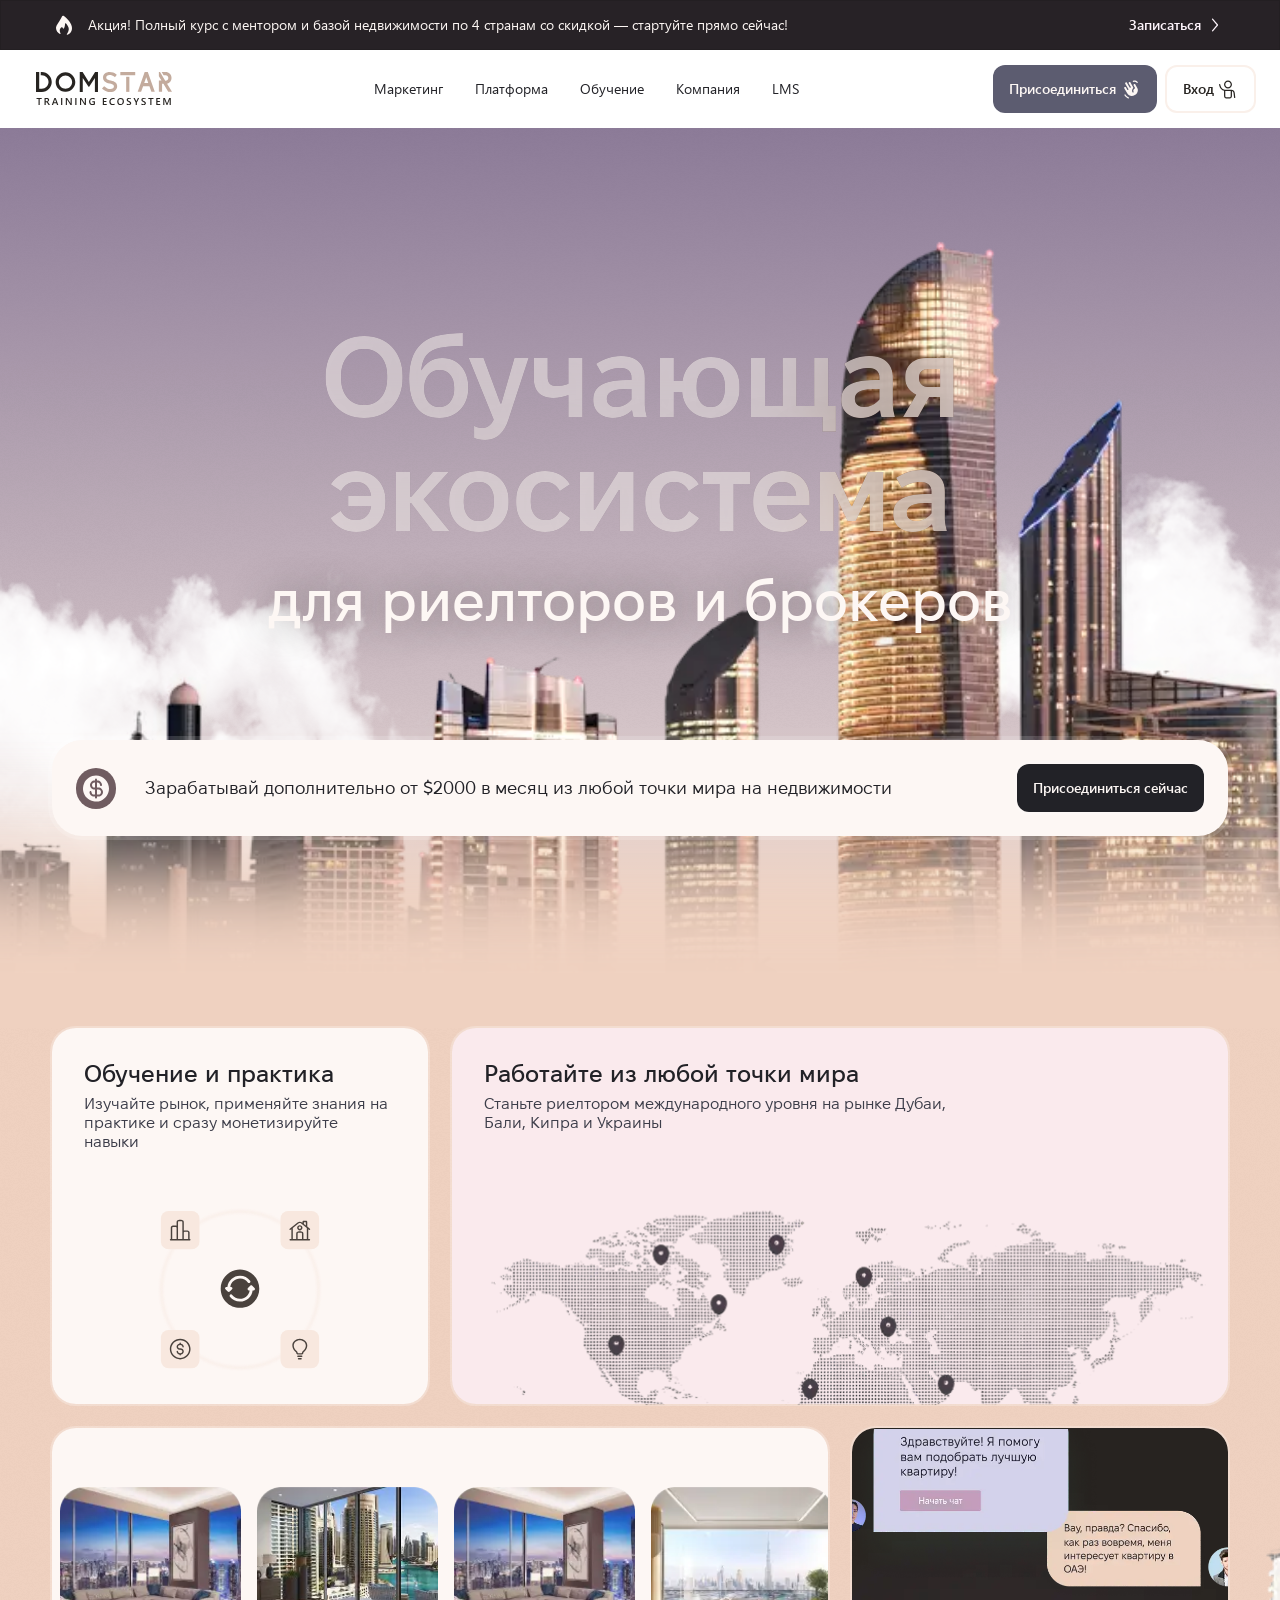
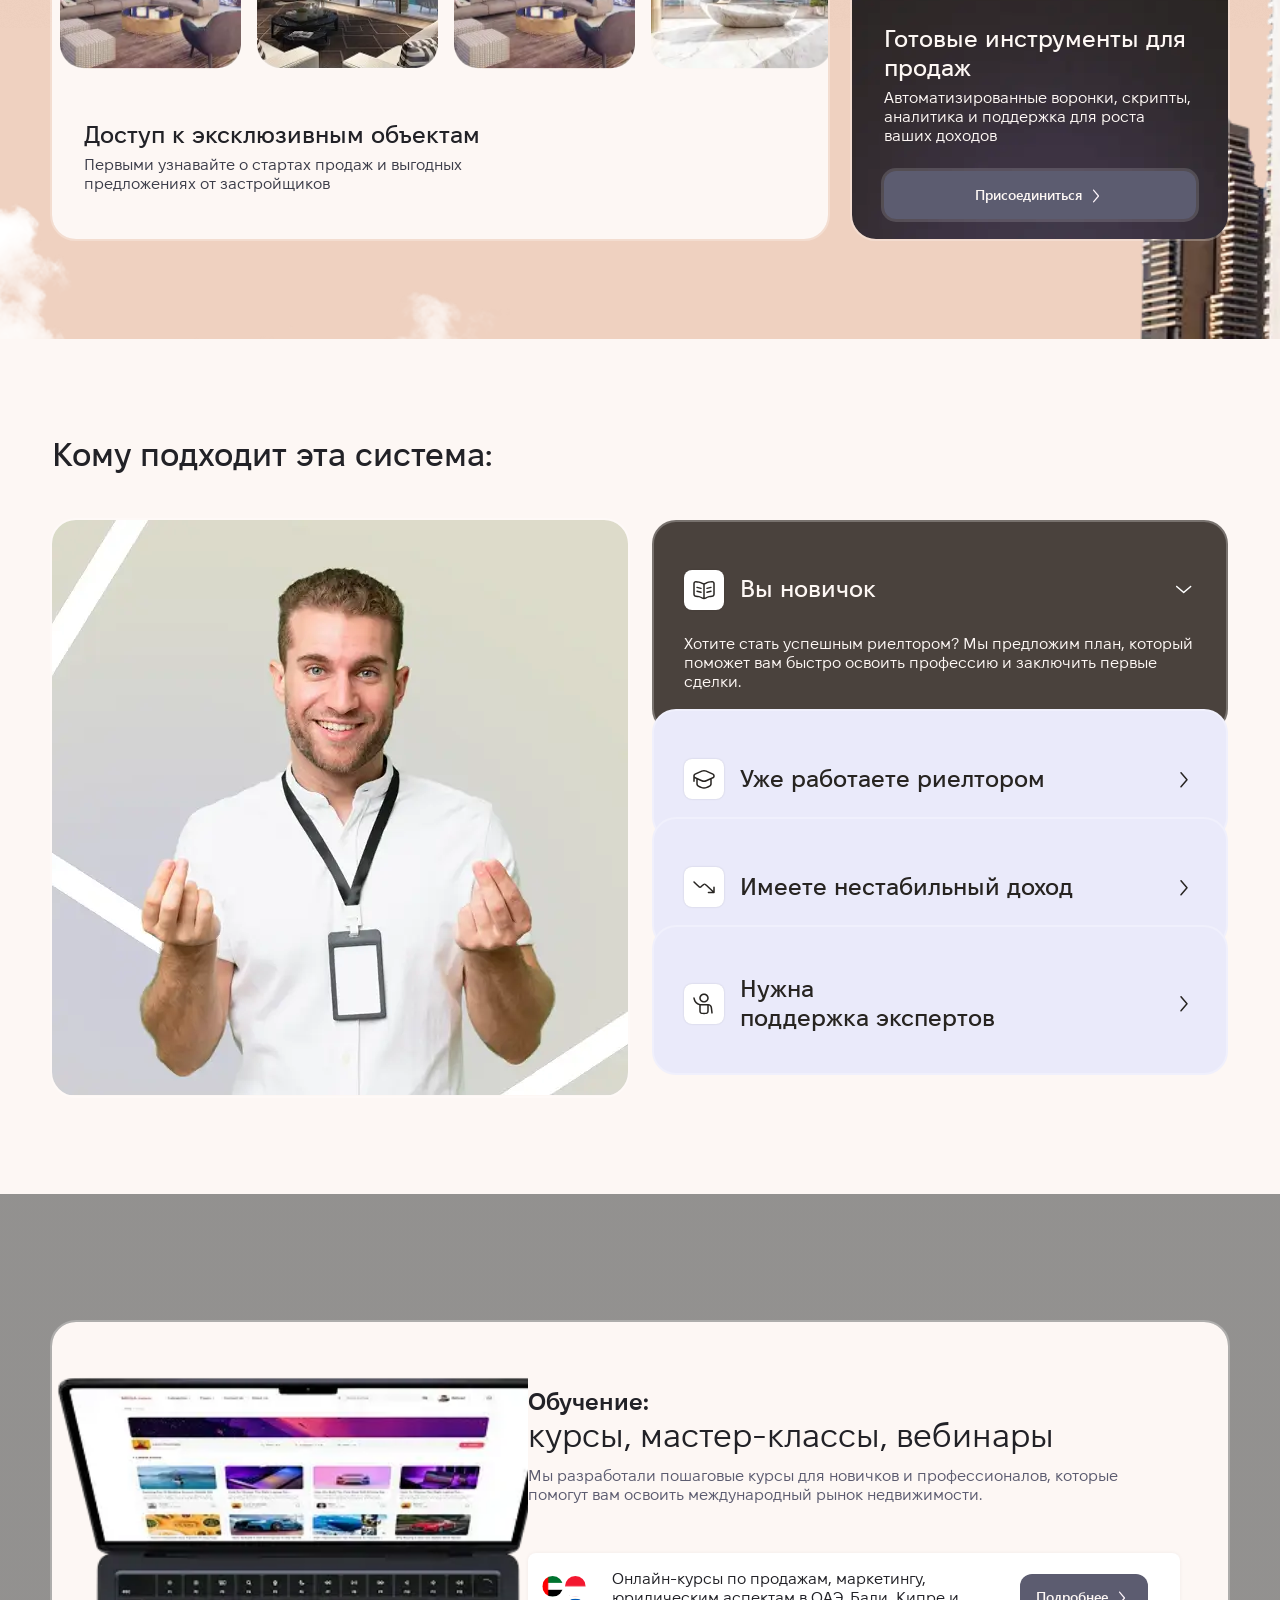
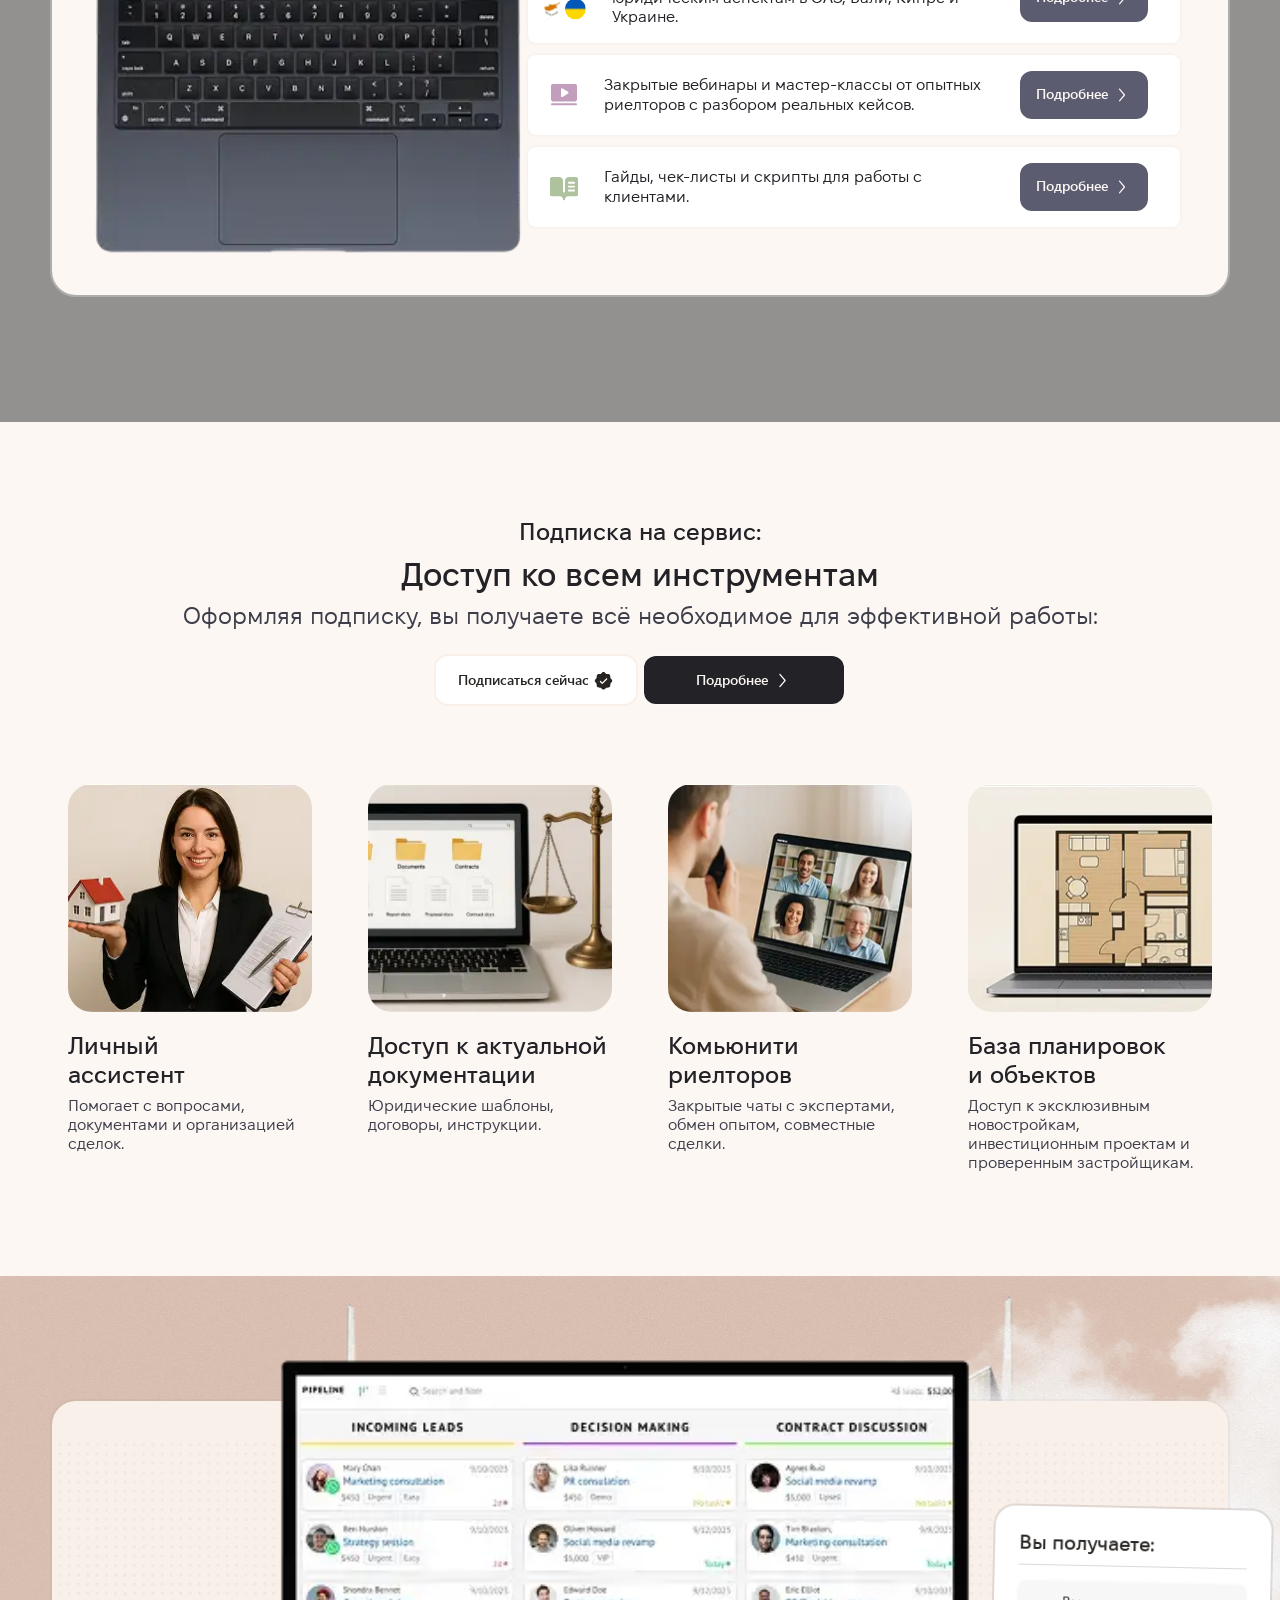
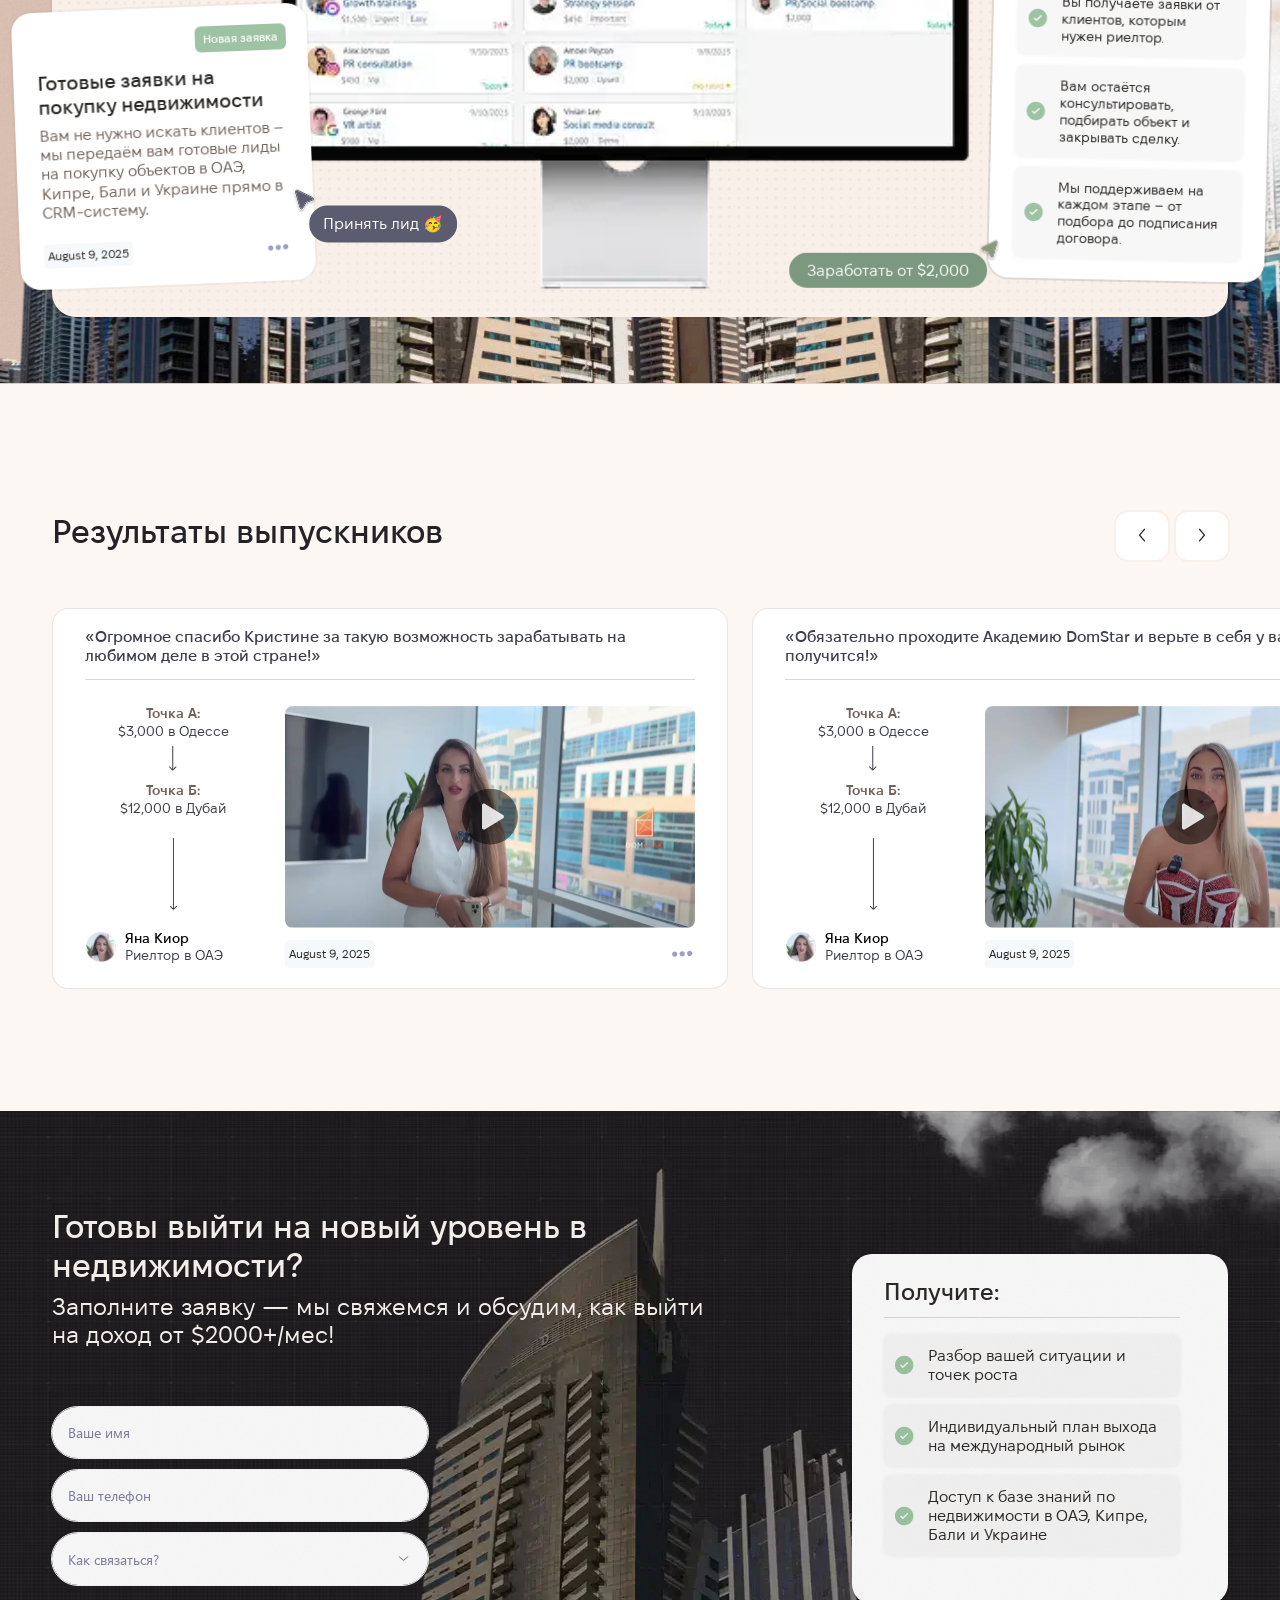
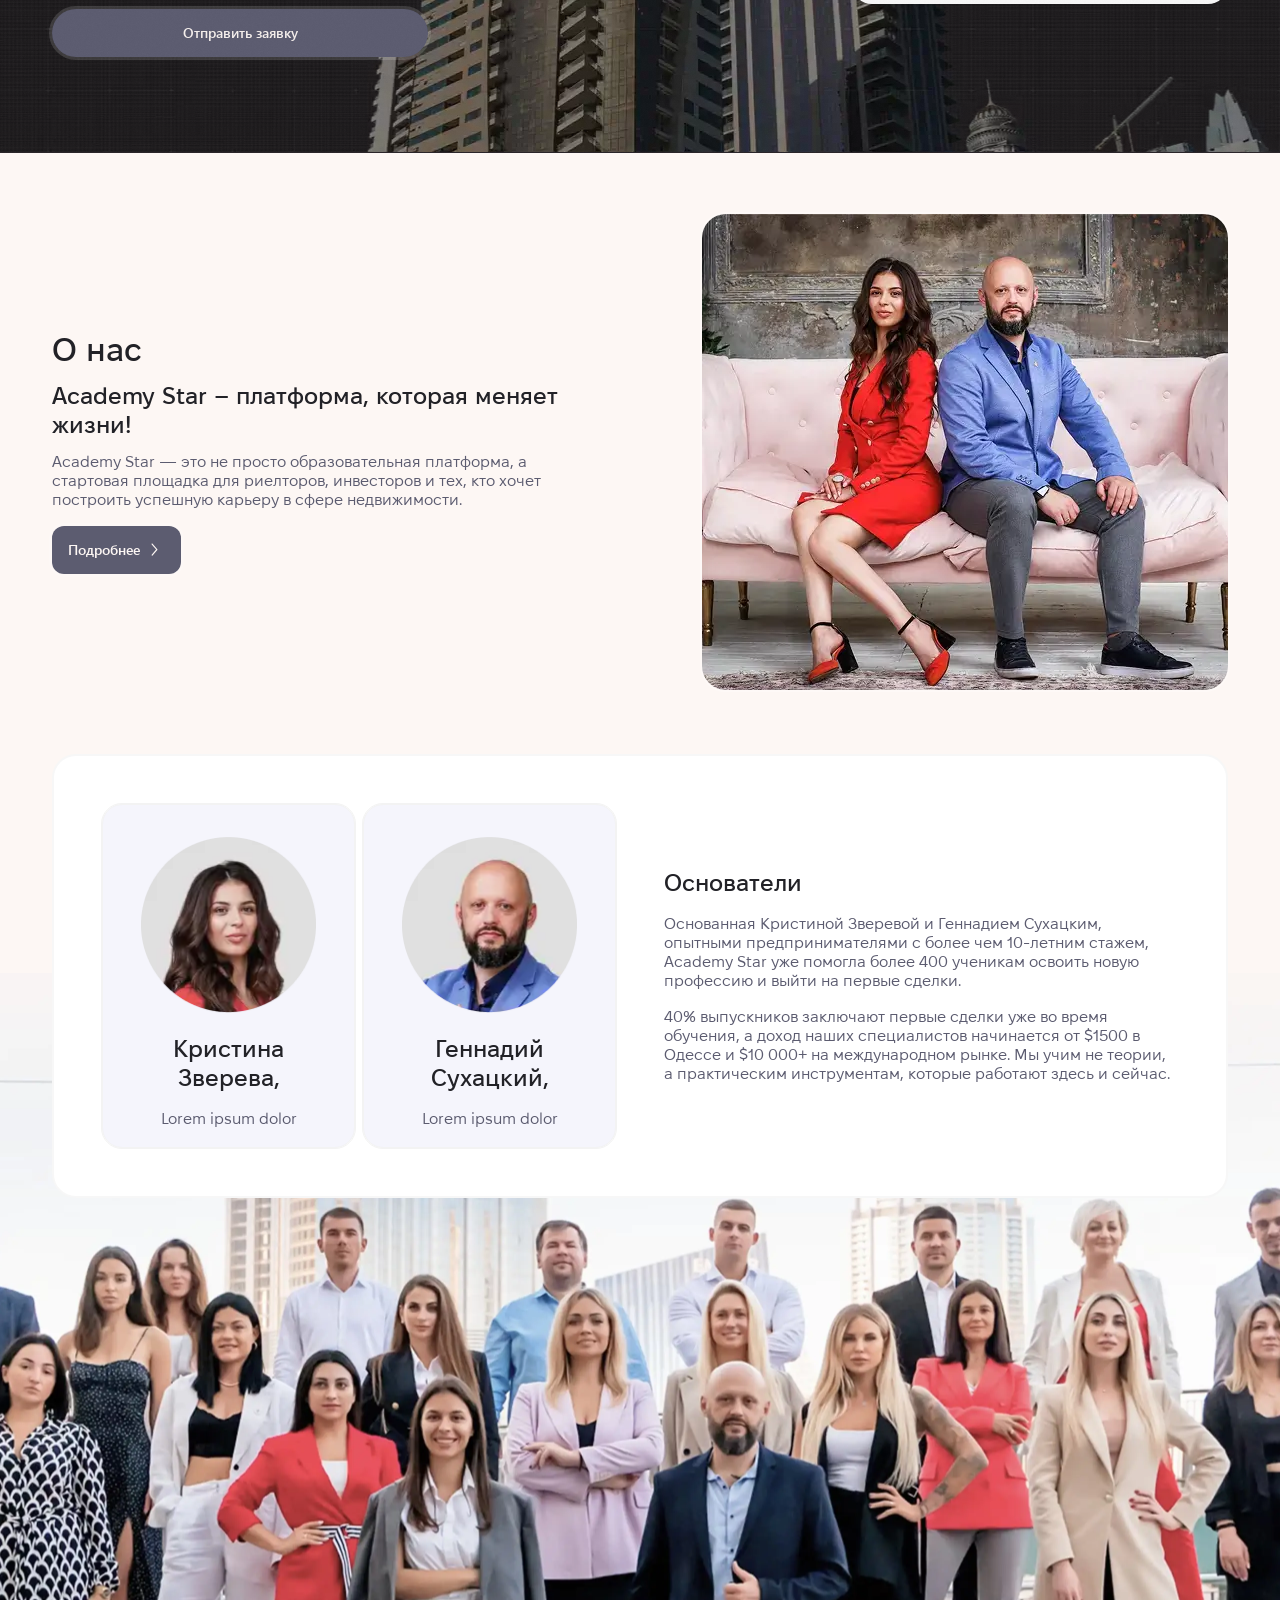
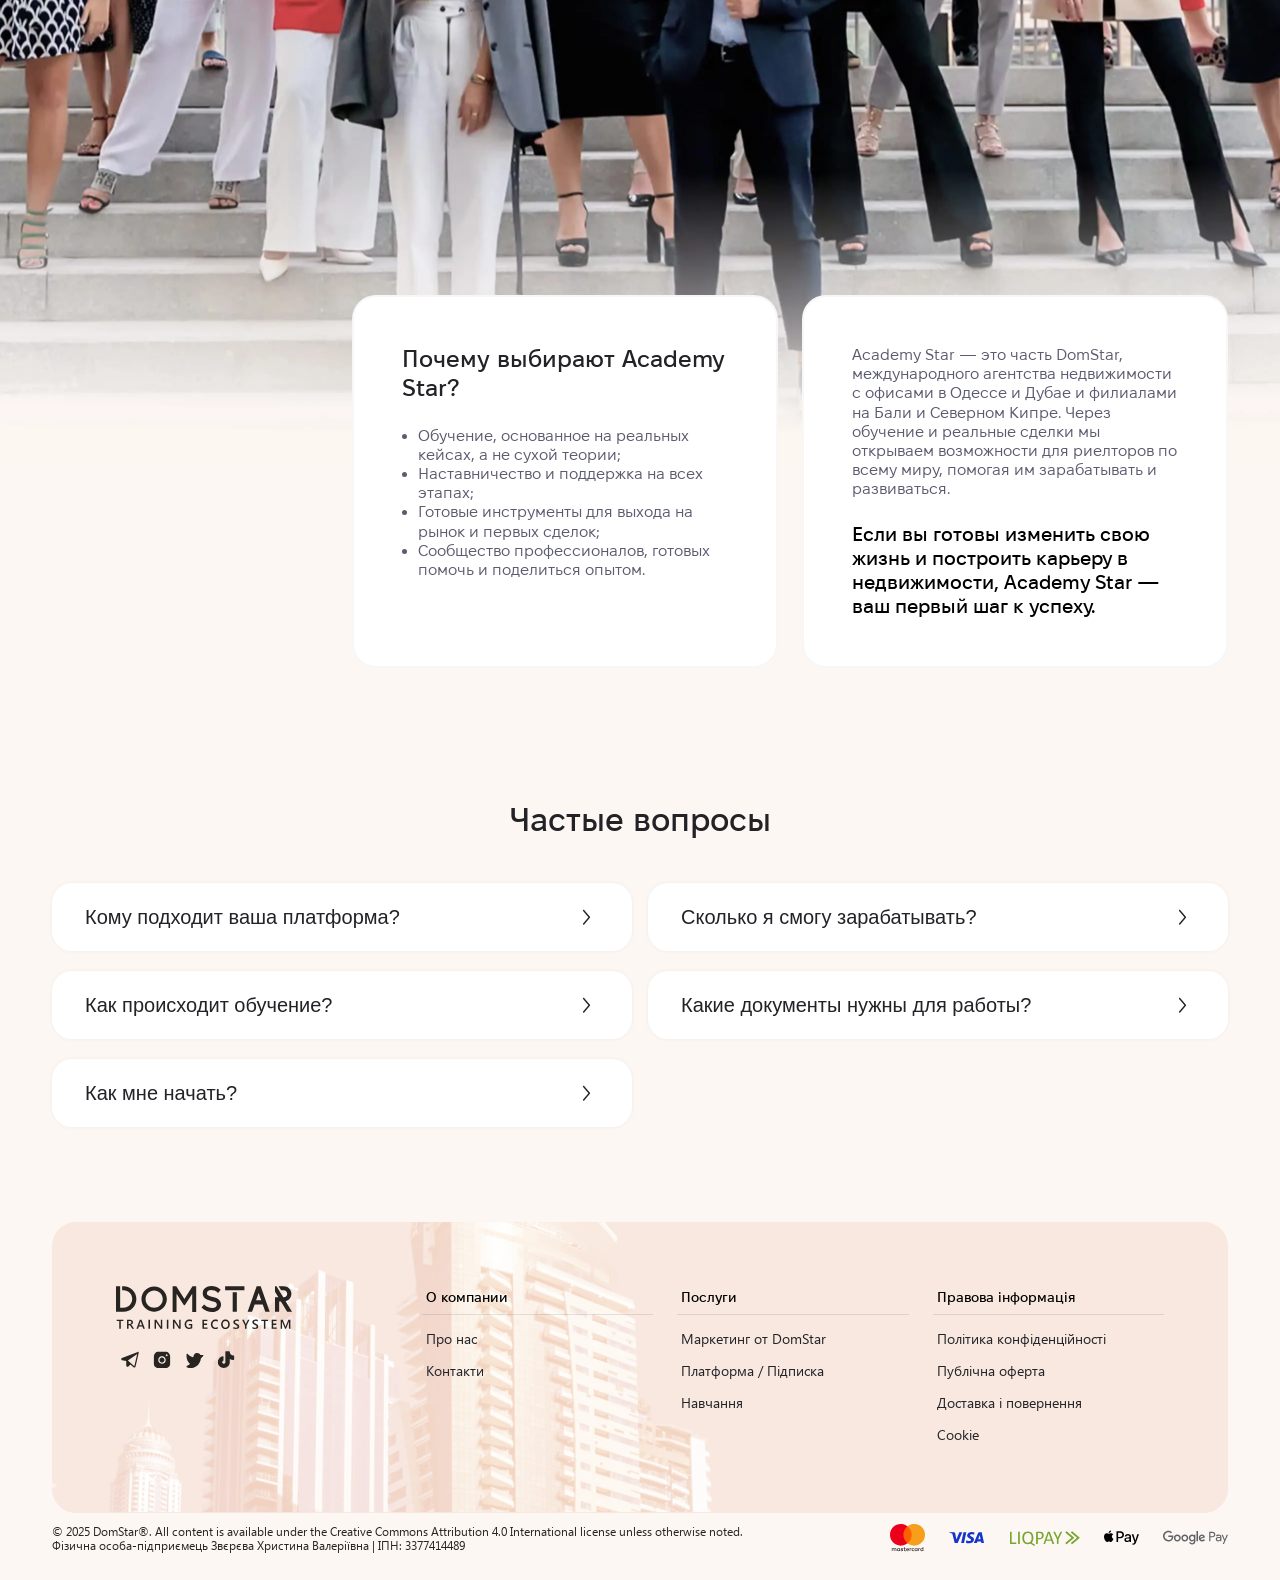
==== commit dfcc76a8: "fix" ====
--- a/index.html
+++ b/index.html
@@ -552,13 +552,9 @@
             .hero__title h1 {
                 font-size: 114px;
                 letter-spacing: -1.14px;
-                background: linear-gradient(#000, #fff);
-                -webkit-background-clip: text;
-                background-clip: text;
-                -webkit-text-fill-color: transparent;
-                mask-image: linear-gradient(to bottom, #000 0%, #000 100%);
-                backdrop-filter: blur(5px);
-                /* Removed duplicate backdrop-filter */
+                -webkit-mask: linear-gradient(#000 0 0) text;
+                mask: linear-gradient(#000 0 0) text;
+                backdrop-filter: blur(50px);
             }
 
             .hero__subtitle {
@@ -946,7 +942,7 @@
                                 <div class="accordion-header">
                                     <img width="24" height="25" src="img/accardion-icon4.svg" alt="icon"
                                         class="accordion-header-icon">
-                                    Нужна поддержка экспертов
+                                    Нужна <br> поддержка экспертов
                                     <img width="24" height="25" src="img/accrdion-arrow.svg" alt="icon"
                                         class="accordion-header-arrow">
                                 </div>
@@ -1689,7 +1685,7 @@
 
                     <div class="about__main-top">
                         <div class="about__main-top--cards" role="list" aria-label="Основатели">
-                            <div class="about__main-top--card">
+                            <div class="about__main-top--card" role="listitem">
                                 <figure>
                                     <picture>
                                         <source type="image/webp" srcset="img/avatar01.webp">
@@ -1702,7 +1698,7 @@
                                 </figure>
                             </div>
 
-                            <div class="about__main-top--card">
+                            <div class="about__main-top--card" role="listitem">
                                 <figure>
                                     <picture>
                                         <source type="image/webp" srcset="img/avatar02.webp">
--- a/style/style.css
+++ b/style/style.css
@@ -264,7 +264,7 @@
   width: 16px;
   height: 16px;
   position: absolute;
-  right: 10px;
+  right: 16px;
   top: 50%;
   transform: translateY(-50%);
   pointer-events: none;
@@ -300,7 +300,7 @@
   display: inline-flex;
   justify-content: center;
   align-items: center;
-  gap: 10px;
+  gap: 5px;
   flex-shrink: 0;
   border-radius: 12px;
   outline: 3px solid var(--colors-base-white-15);
@@ -954,16 +954,18 @@
     url(../img/card-bg.png) type("image/png")
   );
   background-repeat: no-repeat;
-  background-size: cover;
+  background-size: 150%;
+  background-position: -20px;
   overflow: hidden;
   position: relative;
 }
 
 .realEstateSection-card3 img {
-  width: calc(100% + 48px);
-  object-fit: contain;
-  height: auto;
-  margin: 0 -24px;
+    width: calc(100% + 48px);
+    height: 171px;
+    object-fit: cover;
+    object-position: center 1px;
+    margin: 0 -24px 10px -24px;
 }
 
 .realEstateSection-card3 .button img {
@@ -979,7 +981,7 @@
 
 .realEstateSection-card3 p {
   color: var(--colors-Red-50);
-  margin-bottom: 18px;
+  margin-bottom: 20px;
 }
 
 .realEstateSection-card3 a {
@@ -1042,7 +1044,7 @@
 }
 
 .targetAudienceSection {
-  padding: 64px 16px;
+  padding: 61px 16px 64px 16px;
   background: var(--colors-Red-50);
 }
 
@@ -1098,7 +1100,7 @@
 .accordion-header {
   display: flex;
   align-items: center;
-  gap: 18px;
+  gap: 16px;
   color: var(--colors-Red-950);
   font-size: var(--fonts-size-18);
   font-weight: 500;
@@ -1122,7 +1124,7 @@
 .accordion-item {
   display: flex;
   flex-direction: column;
-  gap: 21px;
+  gap: 24px;
   padding: 22px 16px 40px 14px;
   border-radius: 12px;
   border: 2px solid var(--colors-base-white-25);
@@ -1333,7 +1335,7 @@
 }
 
 .targetAudienceSections {
-  padding: 96px 16px 94px 16px;
+  padding: 96px 16px 90px 16px;
   background: var(--colors-Red-50);
 }
 
@@ -1342,7 +1344,7 @@
   max-width: 800px;
   flex-direction: column;
   align-items: flex-start;
-  gap: 48px;
+  gap: 51px;
   align-self: stretch;
   margin: 0 auto;
 }
@@ -1618,7 +1620,7 @@
   transform: rotate(2.25deg);
   position: absolute;
   right: 7px;
-  bottom: -37px;
+  bottom: -40px;
   padding: 7px 12px;
   border-radius: 24px;
   border: 2px solid var(--colors-Blue-800);
@@ -1662,7 +1664,7 @@
   font-weight: 500;
   line-height: 120%;
   width: 100%;
-  padding-bottom: 7px;
+  padding-bottom: 9px;
   border-bottom: 1px solid rgba(0, 0, 0, 0.15);
 }
 
@@ -1705,7 +1707,7 @@
   border-radius: 24px;
   border: 2px solid #7c9880;
   background: #7c9880;
-  color: #000000;
+  color: var(--colors-base-white-100);
   font-size: 12px;
   font-weight: 400;
   line-height: 120%;
@@ -1732,7 +1734,7 @@
 
 .graduates {
   background: var(--colors-Red-50);
-  padding: 61px 0 61px 16px;
+  padding: 61px 0 63px 16px;
 }
 
 .graduates .wrapper {
@@ -1825,7 +1827,7 @@
 .graduates__quote {
   padding-bottom: 18px;
   border-bottom: 1px solid rgba(0, 0, 0, 0.15);
-  margin-bottom: 13px;
+  margin-bottom: 22px;
 }
 
 .graduates__quote p {
@@ -1839,7 +1841,7 @@
   width: 100%;
   display: flex;
   flex-direction: column-reverse;
-  gap: 10px;
+  gap: 11px;
 }
 
 .graduates__quote-content {
@@ -1990,7 +1992,7 @@
 }
 
 .cta {
-  padding: 66px 16px;
+  padding: 62px 16px 66px;
   background: linear-gradient(
     180deg,
     var(--colors-Violet-950) 0%,
@@ -2288,7 +2290,7 @@
   z-index: 3;
   display: flex;
   max-width: 800px;
-  padding: 17px 16px;
+  padding: 17px 16px 11px;
   justify-content: center;
   align-items: center;
   align-content: center;
@@ -2379,7 +2381,7 @@
   flex-direction: column;
   justify-content: center;
   align-items: flex-start;
-  gap: 10px;
+  gap: 16px;
   align-self: stretch;
 }
 
@@ -2457,7 +2459,7 @@
 }
 
 .faq {
-  padding: 48px 16px;
+  padding: 51px 16px 45px;
   background: var(--colors-Red-50);
 }
 
@@ -2500,6 +2502,7 @@
 .faq-item {
   padding: 21px 32px;
   border-radius: 20px;
+  width: 100%;
   background: var(--colors-base-white-100);
   box-shadow: 0px 0px 4px 0px rgba(0, 0, 0, 0.05);
   border: 1px solid transparent;
@@ -2846,7 +2849,6 @@
     letter-spacing: -1.14px;
     -webkit-mask: linear-gradient(#000 0 0) text;
     mask: linear-gradient(#000 0 0) text;
-    backdrop-filter: blur(5px);
     backdrop-filter: blur(50px);
   }
 
@@ -2903,7 +2905,7 @@
   }
 
   .realEstateSection-card3 img {
-    margin-top: -32px;
+    margin: -32px -32px 0 -32px;
     width: calc(100% + 64px);
     display: block;
   }
@@ -2961,7 +2963,7 @@
   }
 
   .realEstateSection-swiper {
-    margin-bottom: 59px;
+    margin-bottom: 52px;
     order: 3;
   }
 
@@ -3326,12 +3328,12 @@
   .graduates__slide {
     max-width: 676px !important;
     height: auto;
-    padding: 20px 32px;
+    padding: 18px 32px 20px 32px;
     border-radius: 16px;
   }
 
   .graduates__slider {
-    overflow: visible;
+    overflow: visible !important;
   }
 
   .graduates__quote p {
@@ -3340,7 +3342,7 @@
 
   .graduates__quote {
     padding-bottom: 14px;
-    margin-bottom: 14px;
+    margin-bottom: 26px;
   }
 
   .graduates__quote-box {
@@ -3474,7 +3476,7 @@
   }
 
   .about__main {
-    gap: 694px;
+    gap: 697px;
   }
 
   .about__main-img {
--- a/style/style.css
+++ b/style/style.css
@@ -264,7 +264,7 @@
   width: 16px;
   height: 16px;
   position: absolute;
-  right: 10px;
+  right: 16px;
   top: 50%;
   transform: translateY(-50%);
   pointer-events: none;
@@ -300,7 +300,7 @@
   display: inline-flex;
   justify-content: center;
   align-items: center;
-  gap: 10px;
+  gap: 5px;
   flex-shrink: 0;
   border-radius: 12px;
   outline: 3px solid var(--colors-base-white-15);
@@ -954,16 +954,18 @@
     url(../img/card-bg.png) type("image/png")
   );
   background-repeat: no-repeat;
-  background-size: cover;
+  background-size: 150%;
+  background-position: -20px;
   overflow: hidden;
   position: relative;
 }
 
 .realEstateSection-card3 img {
-  width: calc(100% + 48px);
-  object-fit: contain;
-  height: auto;
-  margin: 0 -24px;
+    width: calc(100% + 48px);
+    height: 171px;
+    object-fit: cover;
+    object-position: center 1px;
+    margin: 0 -24px 10px -24px;
 }
 
 .realEstateSection-card3 .button img {
@@ -979,7 +981,7 @@
 
 .realEstateSection-card3 p {
   color: var(--colors-Red-50);
-  margin-bottom: 18px;
+  margin-bottom: 20px;
 }
 
 .realEstateSection-card3 a {
@@ -1042,7 +1044,7 @@
 }
 
 .targetAudienceSection {
-  padding: 64px 16px;
+  padding: 61px 16px 64px 16px;
   background: var(--colors-Red-50);
 }
 
@@ -1098,7 +1100,7 @@
 .accordion-header {
   display: flex;
   align-items: center;
-  gap: 18px;
+  gap: 16px;
   color: var(--colors-Red-950);
   font-size: var(--fonts-size-18);
   font-weight: 500;
@@ -1122,7 +1124,7 @@
 .accordion-item {
   display: flex;
   flex-direction: column;
-  gap: 21px;
+  gap: 24px;
   padding: 22px 16px 40px 14px;
   border-radius: 12px;
   border: 2px solid var(--colors-base-white-25);
@@ -1333,7 +1335,7 @@
 }
 
 .targetAudienceSections {
-  padding: 96px 16px 94px 16px;
+  padding: 96px 16px 90px 16px;
   background: var(--colors-Red-50);
 }
 
@@ -1342,7 +1344,7 @@
   max-width: 800px;
   flex-direction: column;
   align-items: flex-start;
-  gap: 48px;
+  gap: 51px;
   align-self: stretch;
   margin: 0 auto;
 }
@@ -1618,7 +1620,7 @@
   transform: rotate(2.25deg);
   position: absolute;
   right: 7px;
-  bottom: -37px;
+  bottom: -40px;
   padding: 7px 12px;
   border-radius: 24px;
   border: 2px solid var(--colors-Blue-800);
@@ -1662,7 +1664,7 @@
   font-weight: 500;
   line-height: 120%;
   width: 100%;
-  padding-bottom: 7px;
+  padding-bottom: 9px;
   border-bottom: 1px solid rgba(0, 0, 0, 0.15);
 }
 
@@ -1705,7 +1707,7 @@
   border-radius: 24px;
   border: 2px solid #7c9880;
   background: #7c9880;
-  color: #000000;
+  color: var(--colors-base-white-100);
   font-size: 12px;
   font-weight: 400;
   line-height: 120%;
@@ -1732,7 +1734,7 @@
 
 .graduates {
   background: var(--colors-Red-50);
-  padding: 61px 0 61px 16px;
+  padding: 61px 0 63px 16px;
 }
 
 .graduates .wrapper {
@@ -1825,7 +1827,7 @@
 .graduates__quote {
   padding-bottom: 18px;
   border-bottom: 1px solid rgba(0, 0, 0, 0.15);
-  margin-bottom: 13px;
+  margin-bottom: 22px;
 }
 
 .graduates__quote p {
@@ -1839,7 +1841,7 @@
   width: 100%;
   display: flex;
   flex-direction: column-reverse;
-  gap: 10px;
+  gap: 11px;
 }
 
 .graduates__quote-content {
@@ -1990,7 +1992,7 @@
 }
 
 .cta {
-  padding: 66px 16px;
+  padding: 62px 16px 66px;
   background: linear-gradient(
     180deg,
     var(--colors-Violet-950) 0%,
@@ -2288,7 +2290,7 @@
   z-index: 3;
   display: flex;
   max-width: 800px;
-  padding: 17px 16px;
+  padding: 17px 16px 11px;
   justify-content: center;
   align-items: center;
   align-content: center;
@@ -2379,7 +2381,7 @@
   flex-direction: column;
   justify-content: center;
   align-items: flex-start;
-  gap: 10px;
+  gap: 16px;
   align-self: stretch;
 }
 
@@ -2457,7 +2459,7 @@
 }
 
 .faq {
-  padding: 48px 16px;
+  padding: 51px 16px 45px;
   background: var(--colors-Red-50);
 }
 
@@ -2500,6 +2502,7 @@
 .faq-item {
   padding: 21px 32px;
   border-radius: 20px;
+  width: 100%;
   background: var(--colors-base-white-100);
   box-shadow: 0px 0px 4px 0px rgba(0, 0, 0, 0.05);
   border: 1px solid transparent;
@@ -2846,7 +2849,6 @@
     letter-spacing: -1.14px;
     -webkit-mask: linear-gradient(#000 0 0) text;
     mask: linear-gradient(#000 0 0) text;
-    backdrop-filter: blur(5px);
     backdrop-filter: blur(50px);
   }
 
@@ -2903,7 +2905,7 @@
   }
 
   .realEstateSection-card3 img {
-    margin-top: -32px;
+    margin: -32px -32px 0 -32px;
     width: calc(100% + 64px);
     display: block;
   }
@@ -2961,7 +2963,7 @@
   }
 
   .realEstateSection-swiper {
-    margin-bottom: 59px;
+    margin-bottom: 52px;
     order: 3;
   }
 
@@ -3326,12 +3328,12 @@
   .graduates__slide {
     max-width: 676px !important;
     height: auto;
-    padding: 20px 32px;
+    padding: 18px 32px 20px 32px;
     border-radius: 16px;
   }
 
   .graduates__slider {
-    overflow: visible;
+    overflow: visible !important;
   }
 
   .graduates__quote p {
@@ -3340,7 +3342,7 @@
 
   .graduates__quote {
     padding-bottom: 14px;
-    margin-bottom: 14px;
+    margin-bottom: 26px;
   }
 
   .graduates__quote-box {
@@ -3474,7 +3476,7 @@
   }
 
   .about__main {
-    gap: 694px;
+    gap: 697px;
   }
 
   .about__main-img {
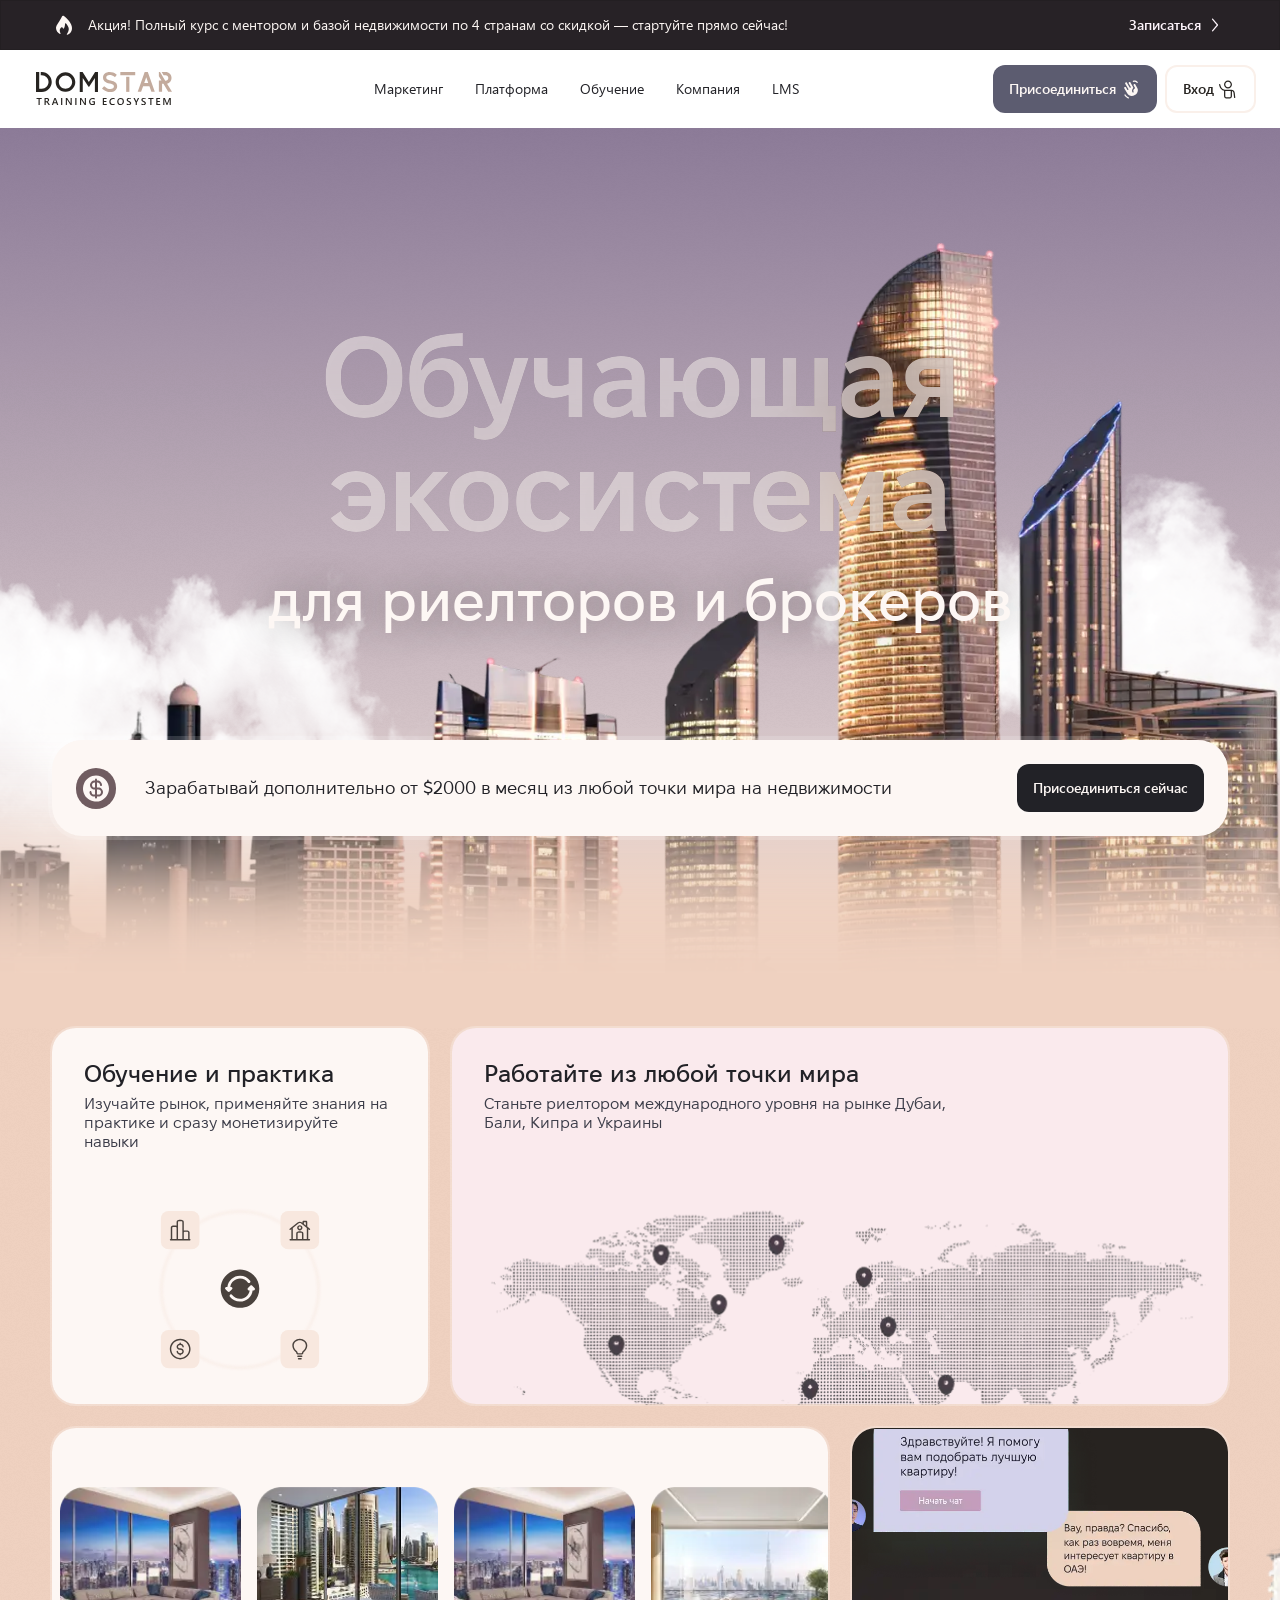
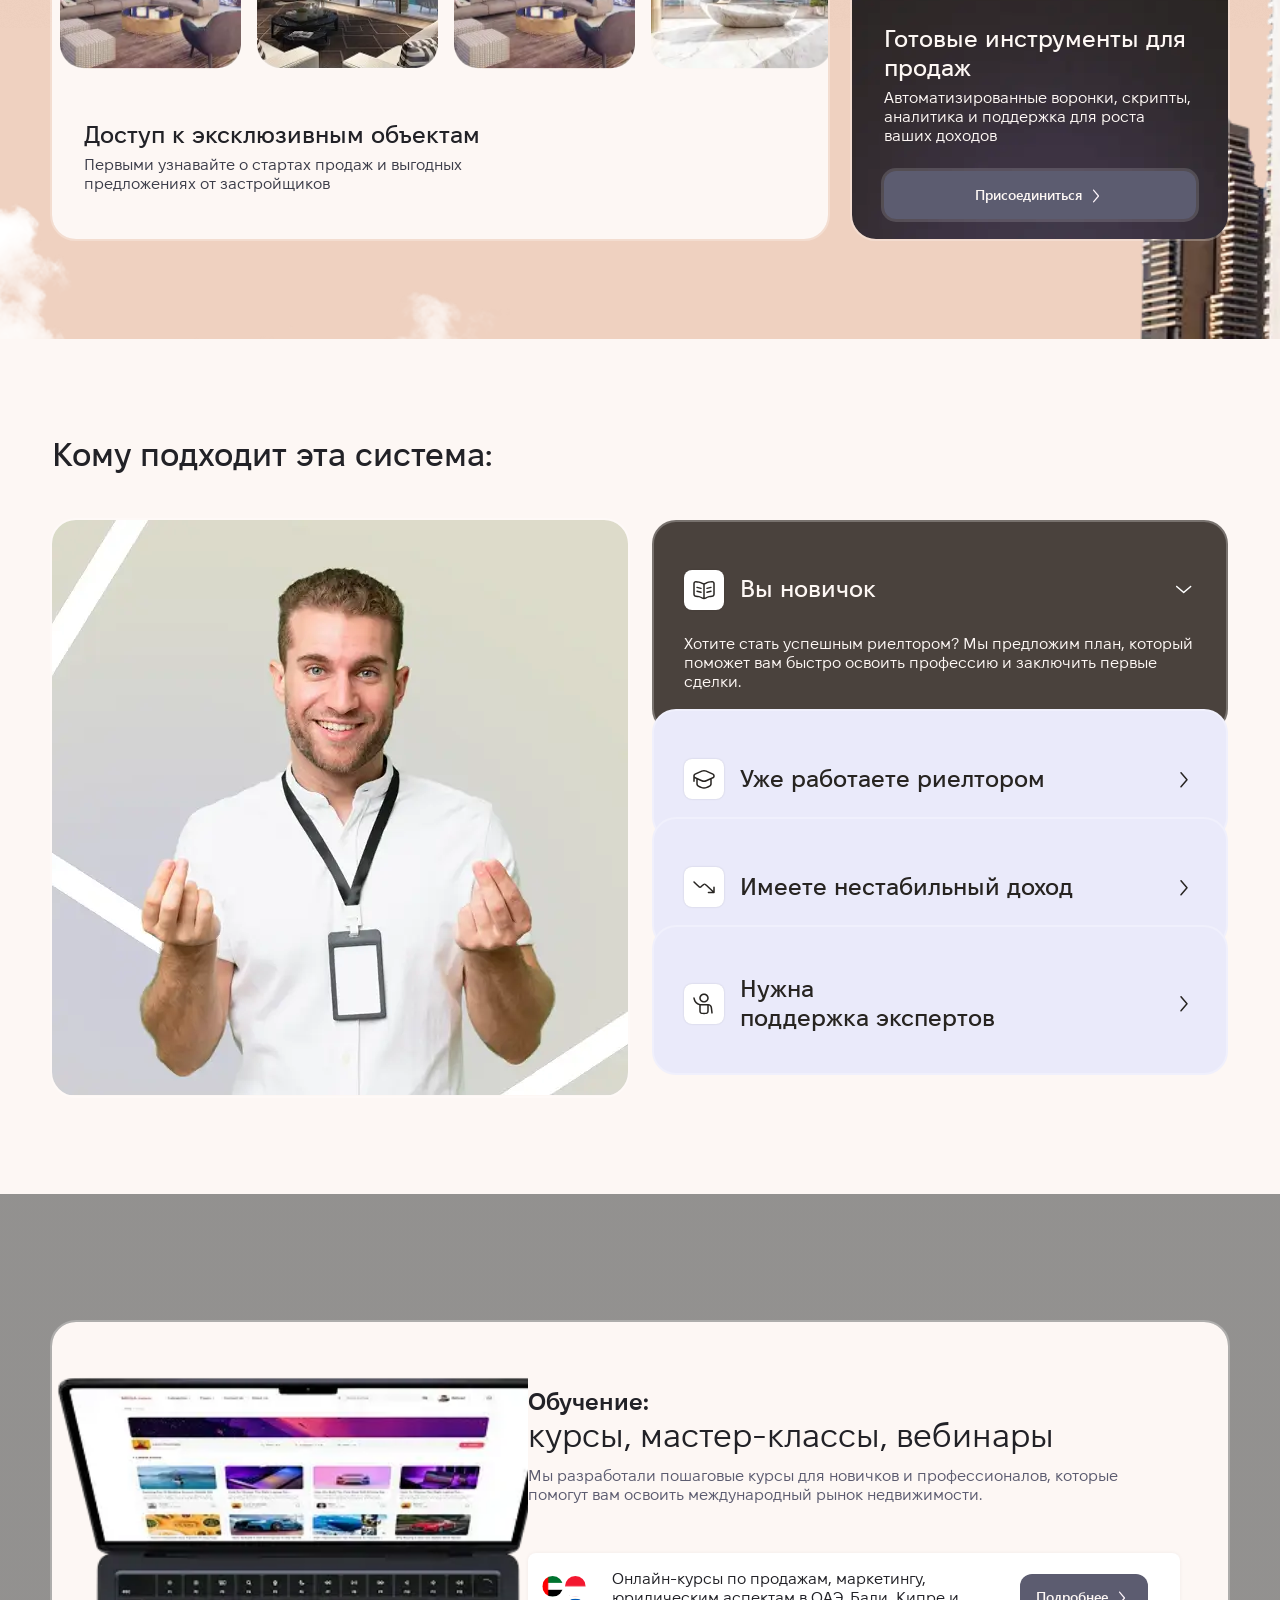
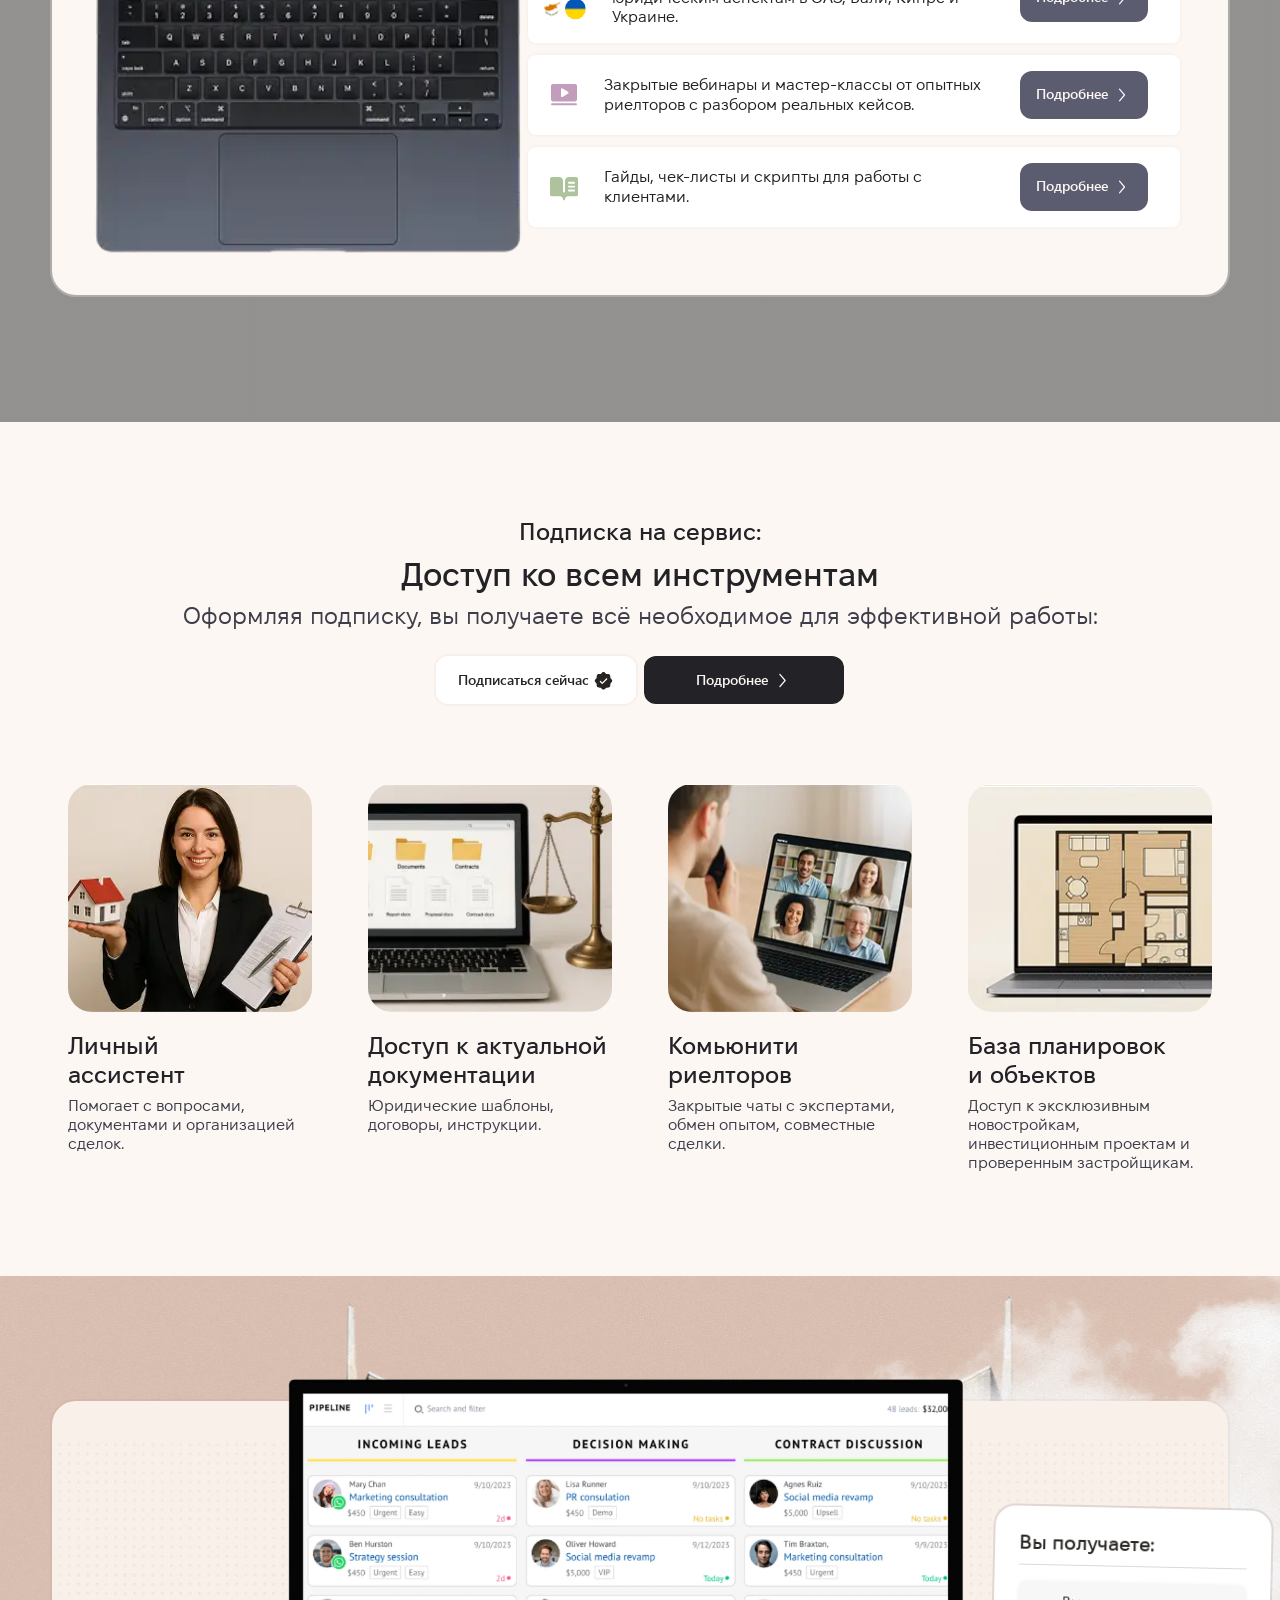
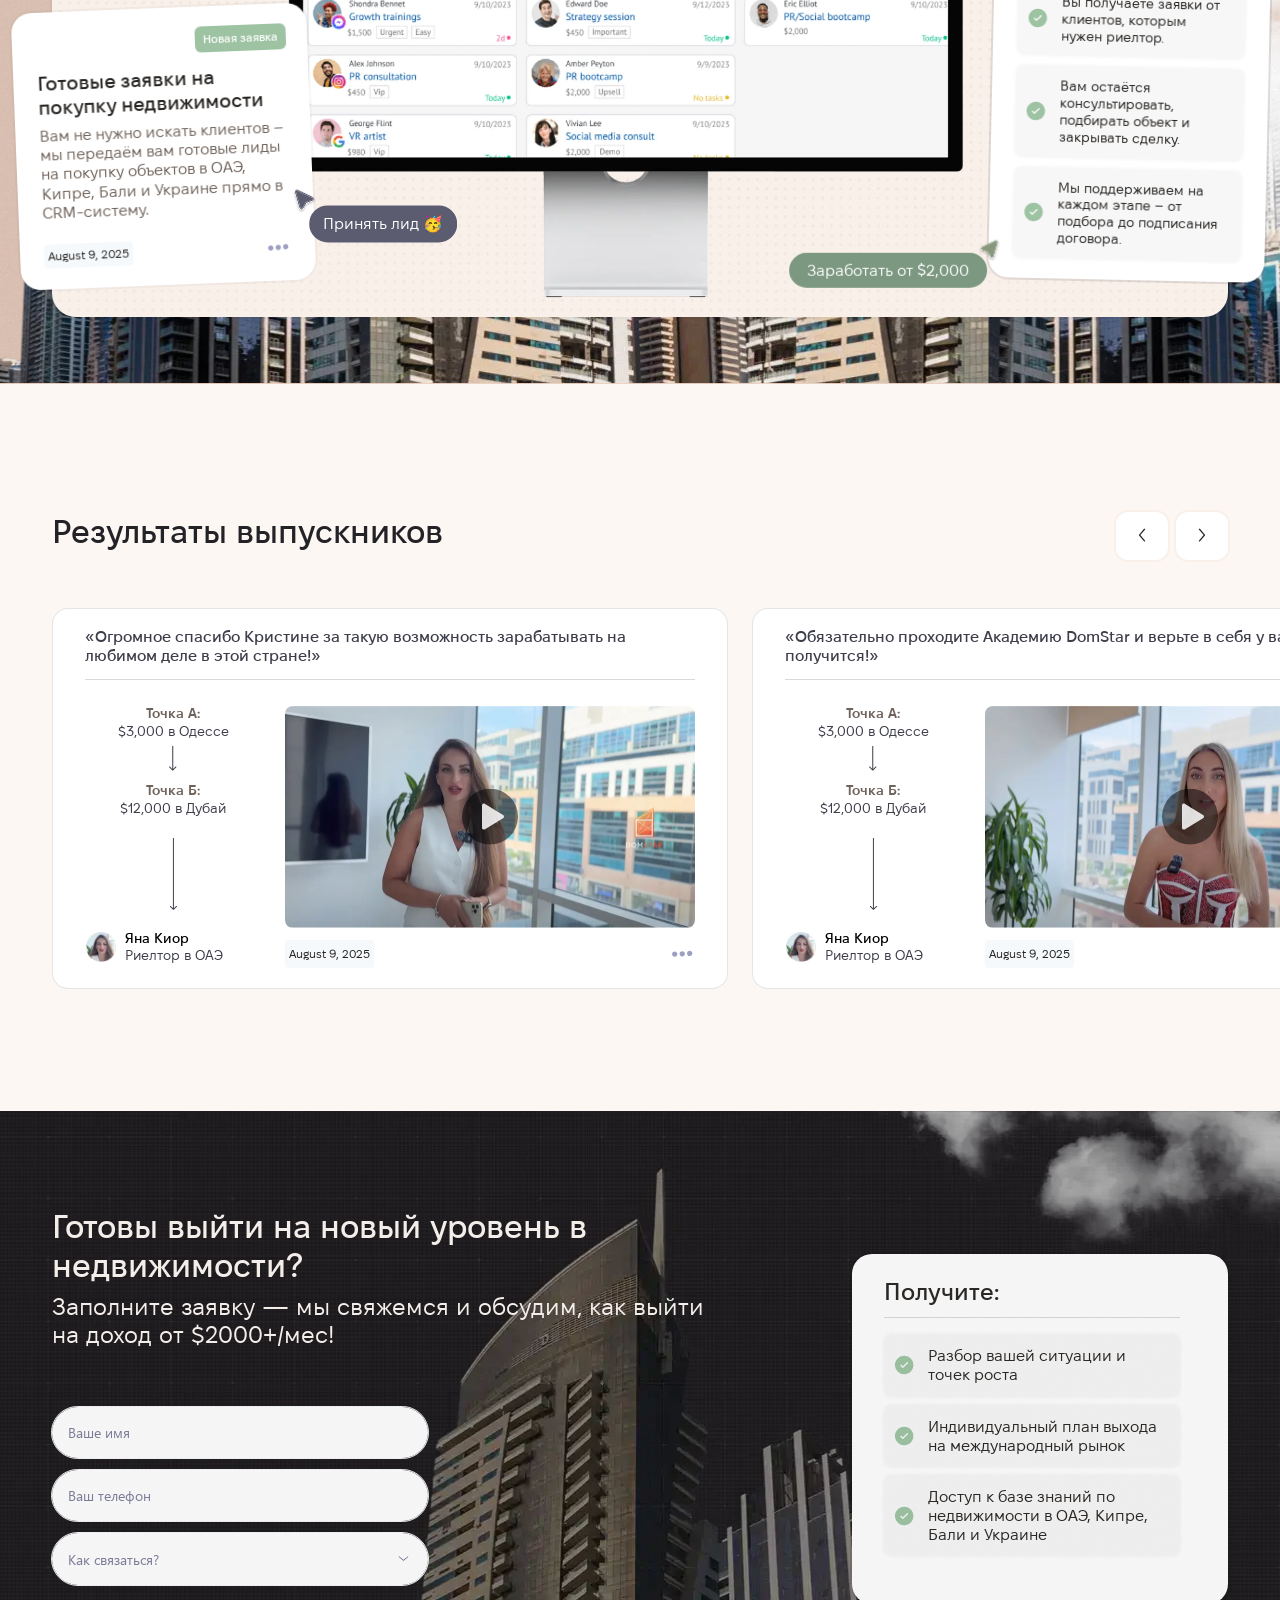
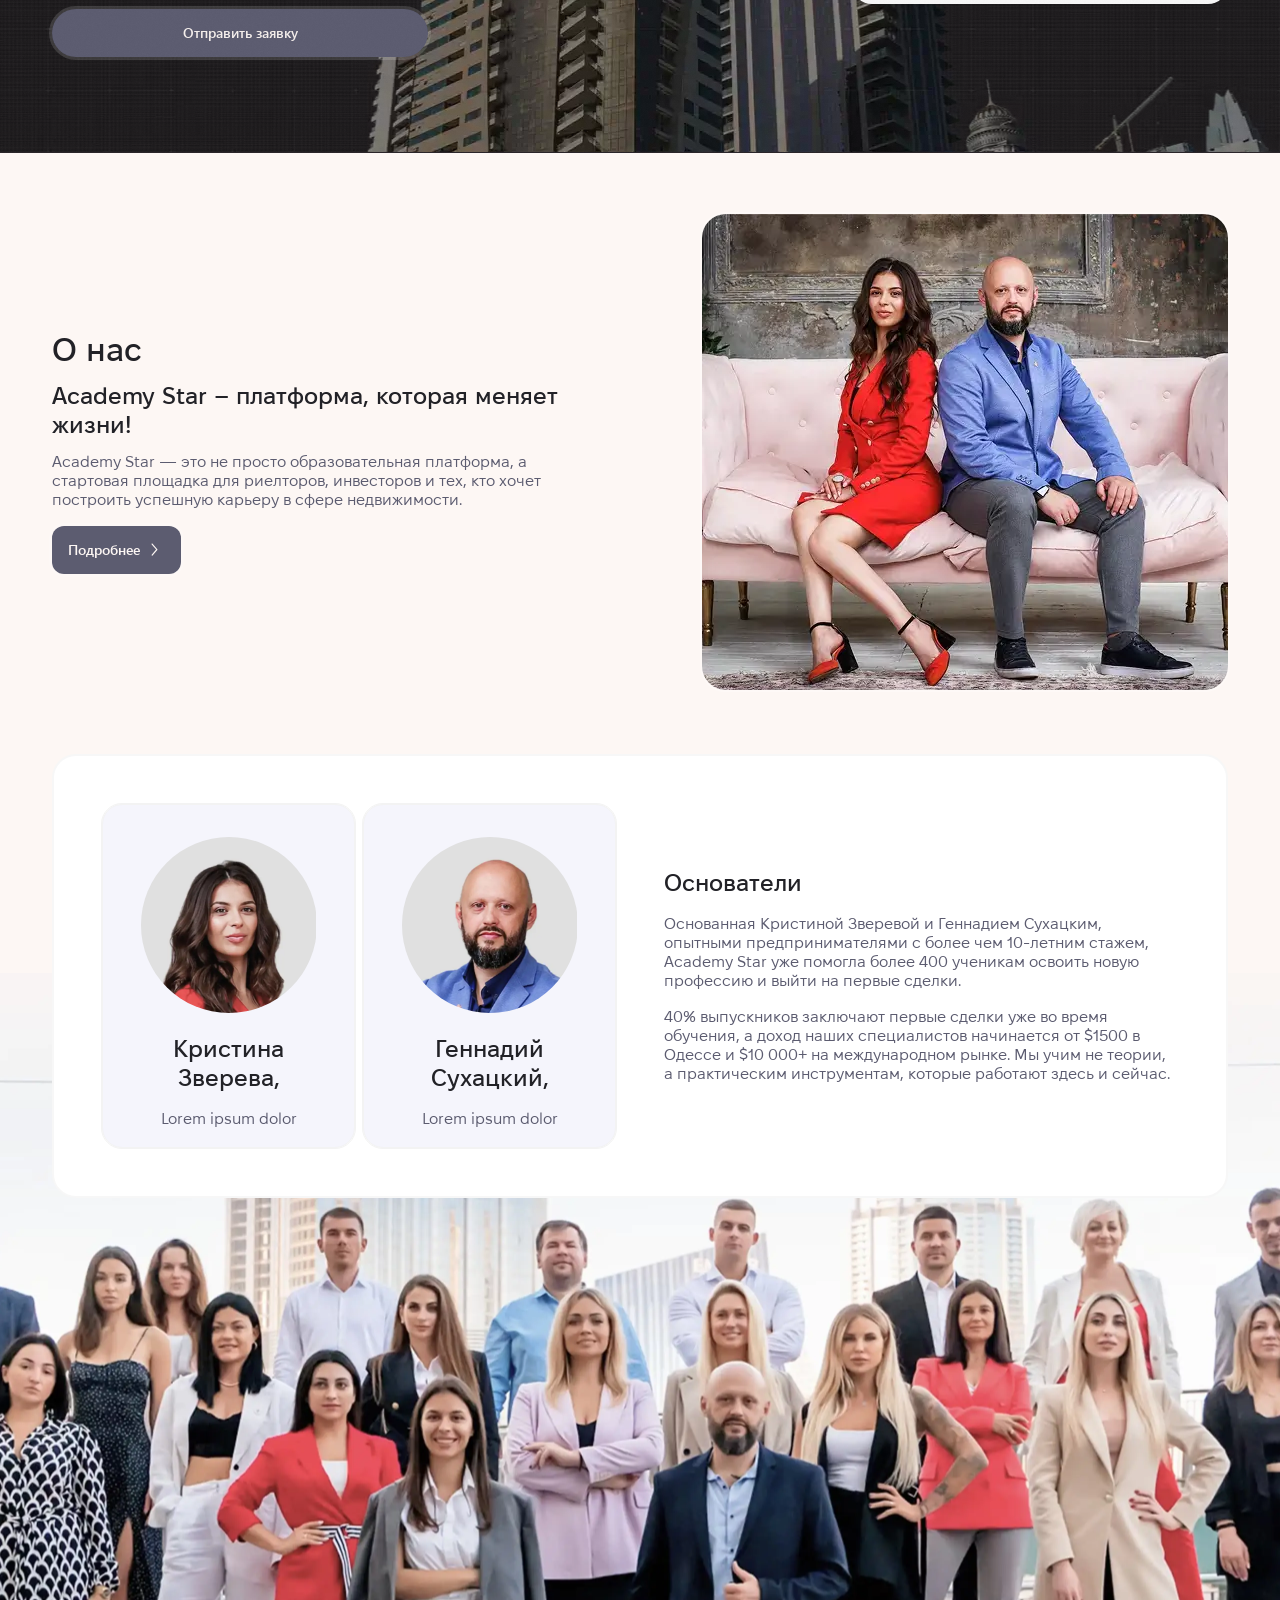
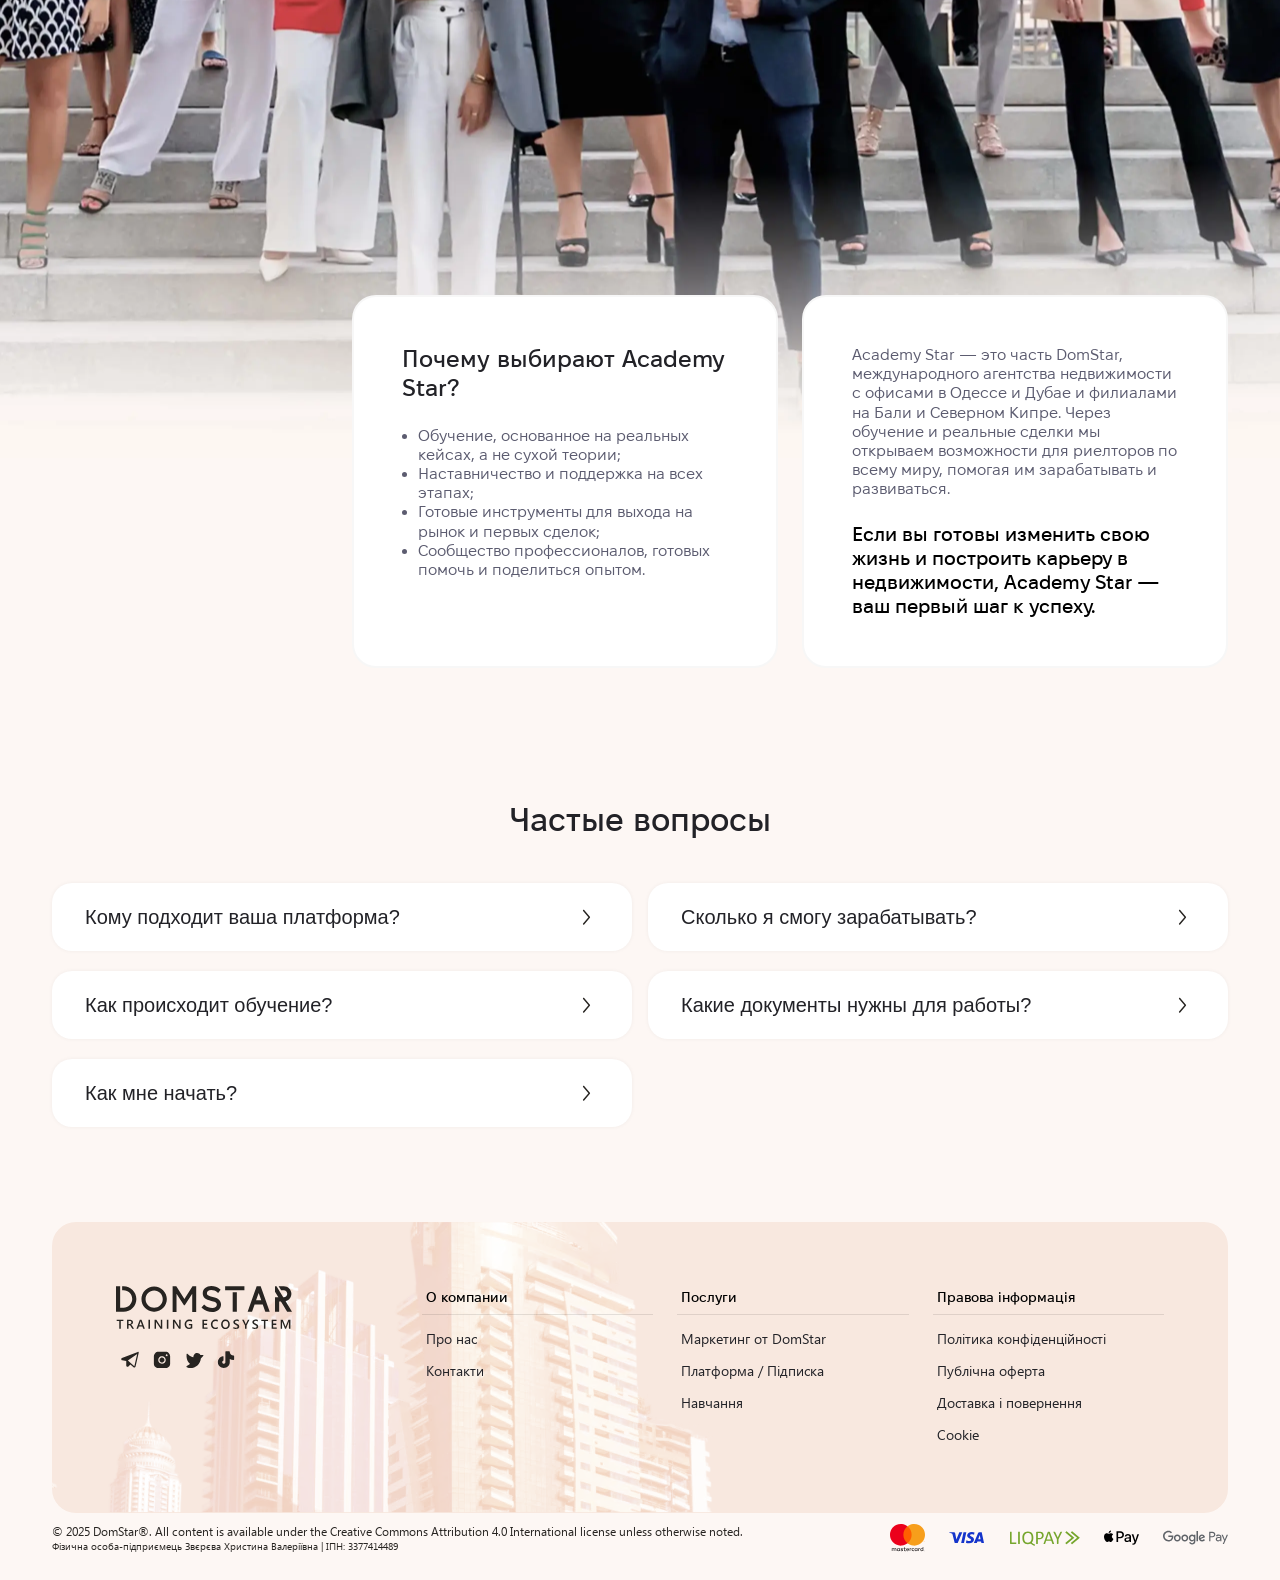
==== commit 65540ad2: "fix" ====
--- a/index.html
+++ b/index.html
@@ -1127,7 +1127,7 @@
             <div class="wrapper">
                 <div class="leadManagementSection-img">
                     <picture>
-                        <source type="image/webp" srcset="img/img.webp">
+                        <source type="image/webp" srcset="img/img2.webp">
                         <img src="img/img.png" width="550" height="412" alt="/" loading="lazy">
                     </picture>
                 </div>
--- a/style/style.css
+++ b/style/style.css
@@ -637,6 +637,7 @@
 
 .mobile-links.open {
   max-height: 100vh;
+  min-height: 100vh;
 }
 
 .header__logo {
@@ -1422,7 +1423,7 @@
   flex: 1 0 0;
   display: flex;
   flex-direction: column;
-  align-items: flex-start;
+  align-items: center;
   gap: 16px;
   align-self: stretch;
 }
@@ -2333,6 +2334,7 @@
 
 .about__main-top--card figure img {
   width: 116px;
+  border-radius: 9999px;
   height: 116px;
   object-fit: contain;
 }
@@ -2672,7 +2674,8 @@
   align-self: stretch;
 }
 
-.footer__copyright {
+.footer__copyright,
+.footer__copyright span {
   color: var(--colors-Red-950);
   text-align: center;
   font-family: "Segoe UI";
--- a/style/style.css
+++ b/style/style.css
@@ -637,6 +637,7 @@
 
 .mobile-links.open {
   max-height: 100vh;
+  min-height: 100vh;
 }
 
 .header__logo {
@@ -1422,7 +1423,7 @@
   flex: 1 0 0;
   display: flex;
   flex-direction: column;
-  align-items: flex-start;
+  align-items: center;
   gap: 16px;
   align-self: stretch;
 }
@@ -2333,6 +2334,7 @@
 
 .about__main-top--card figure img {
   width: 116px;
+  border-radius: 9999px;
   height: 116px;
   object-fit: contain;
 }
@@ -2672,7 +2674,8 @@
   align-self: stretch;
 }
 
-.footer__copyright {
+.footer__copyright,
+.footer__copyright span {
   color: var(--colors-Red-950);
   text-align: center;
   font-family: "Segoe UI";
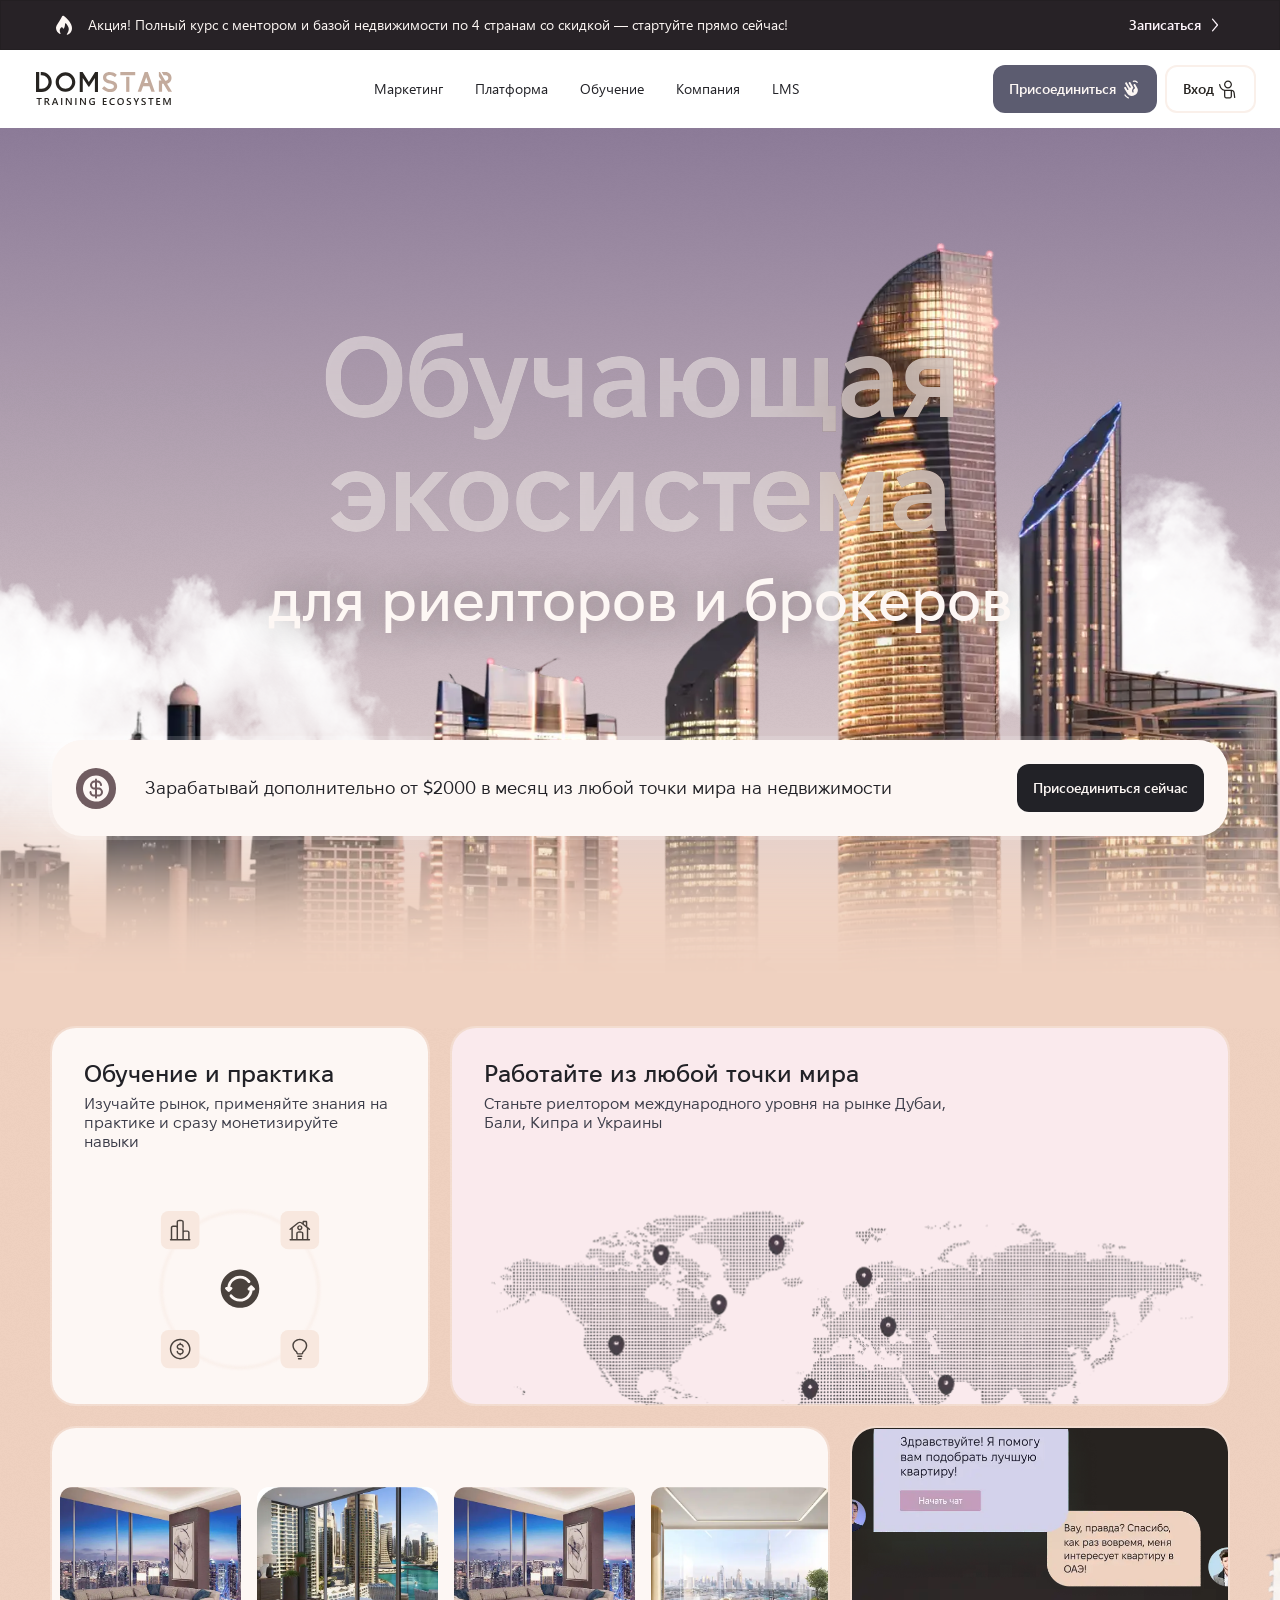
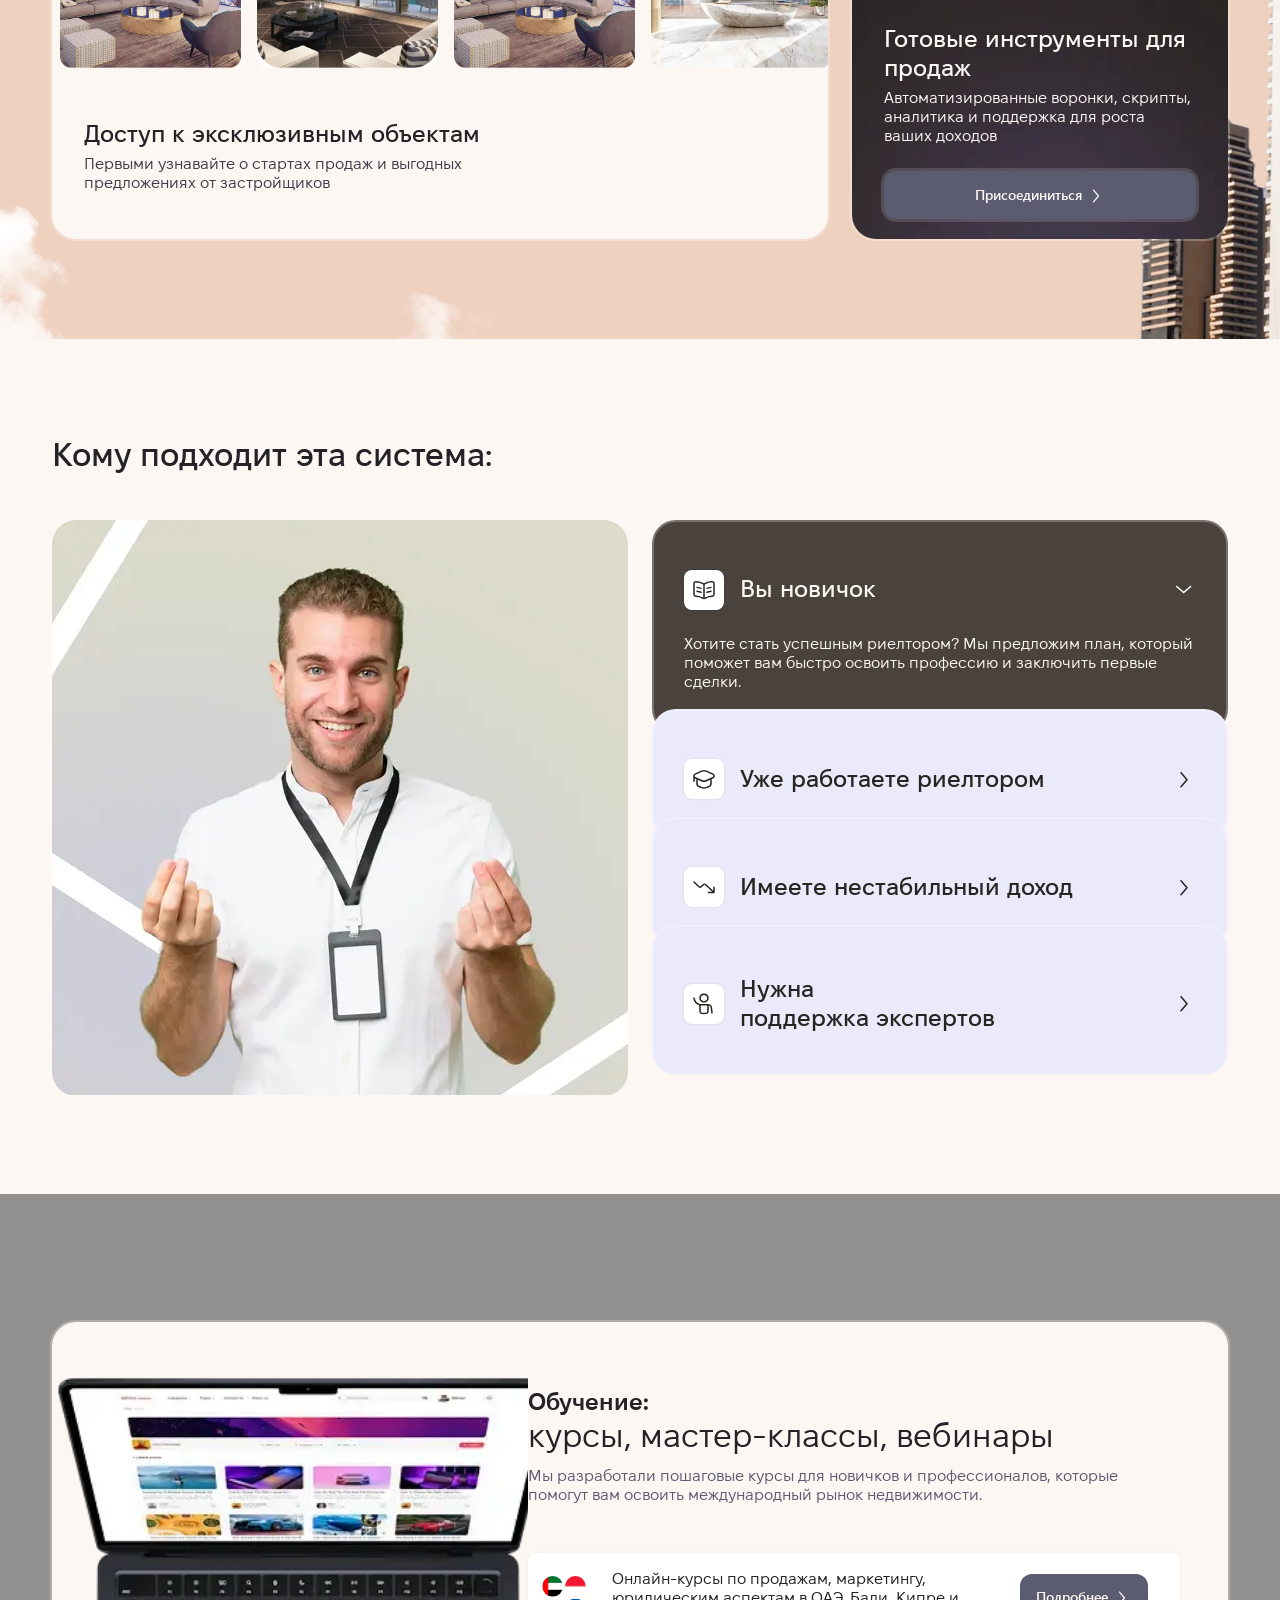
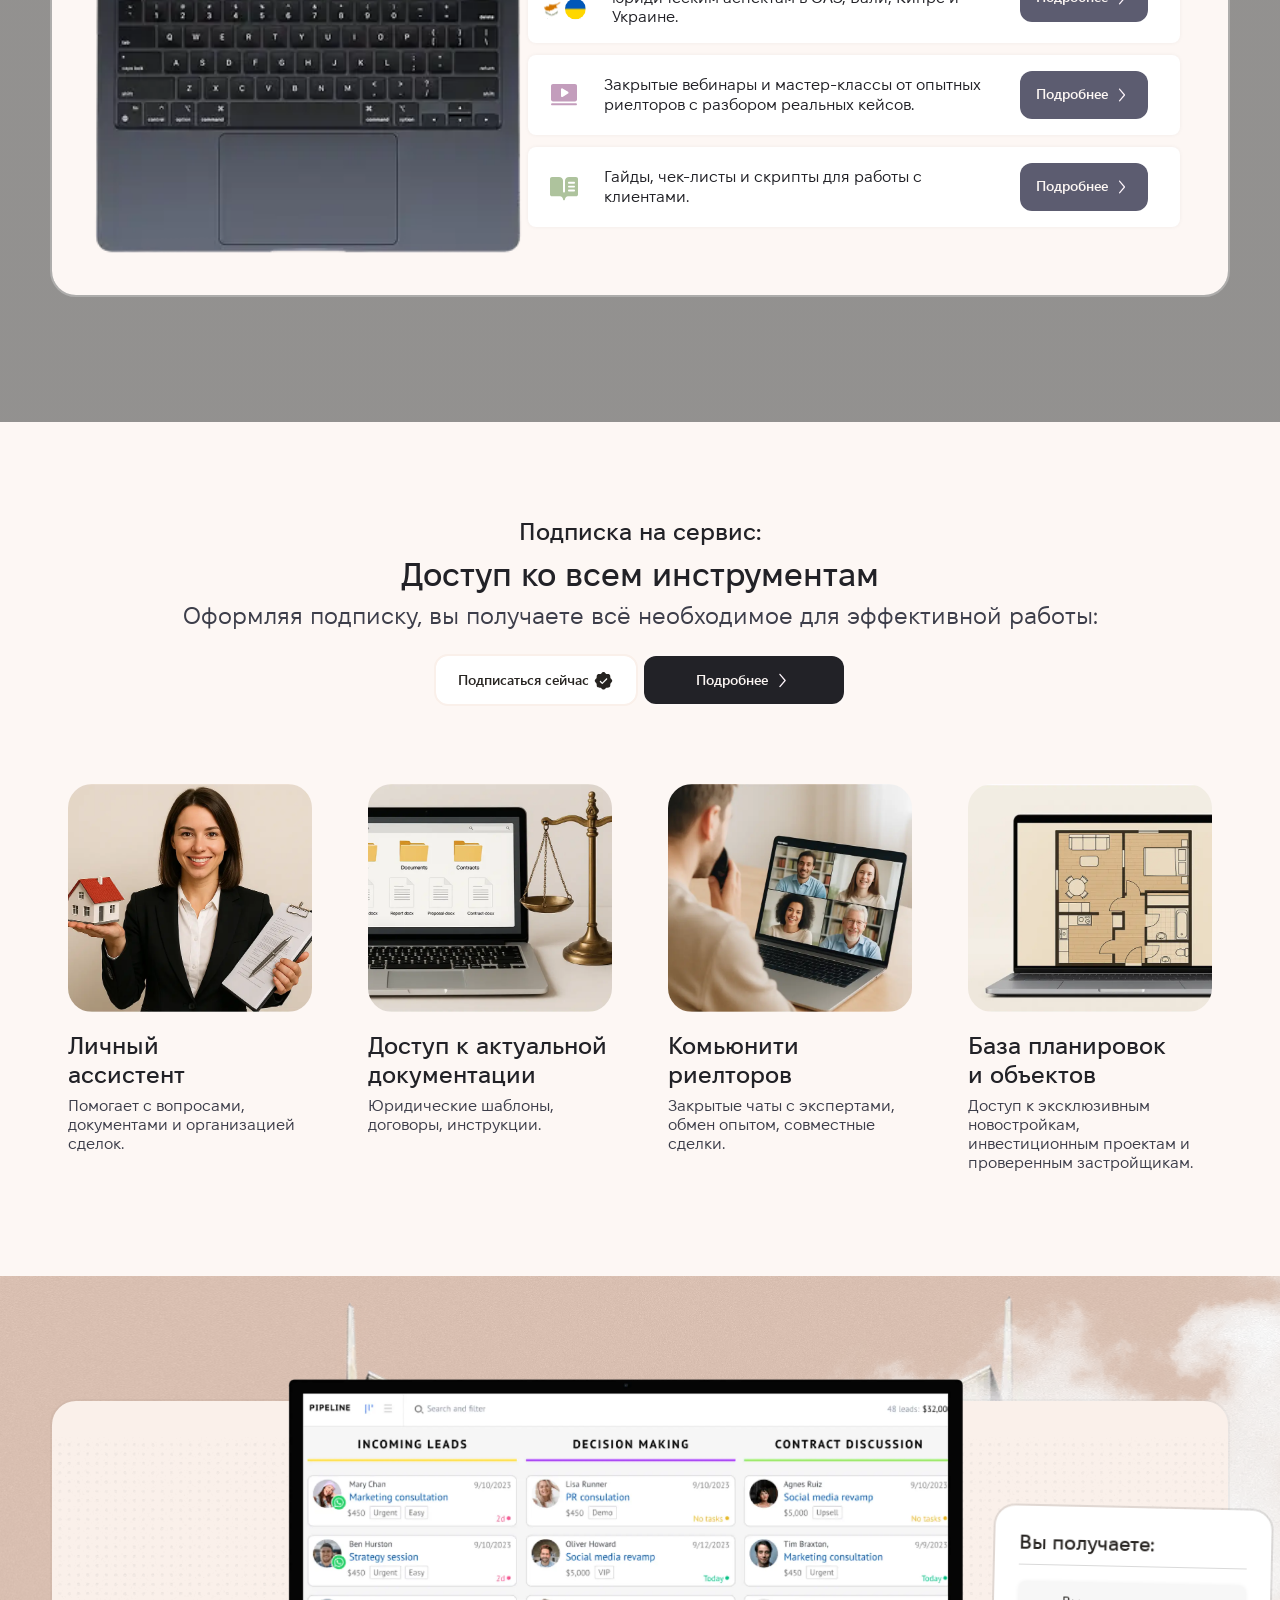
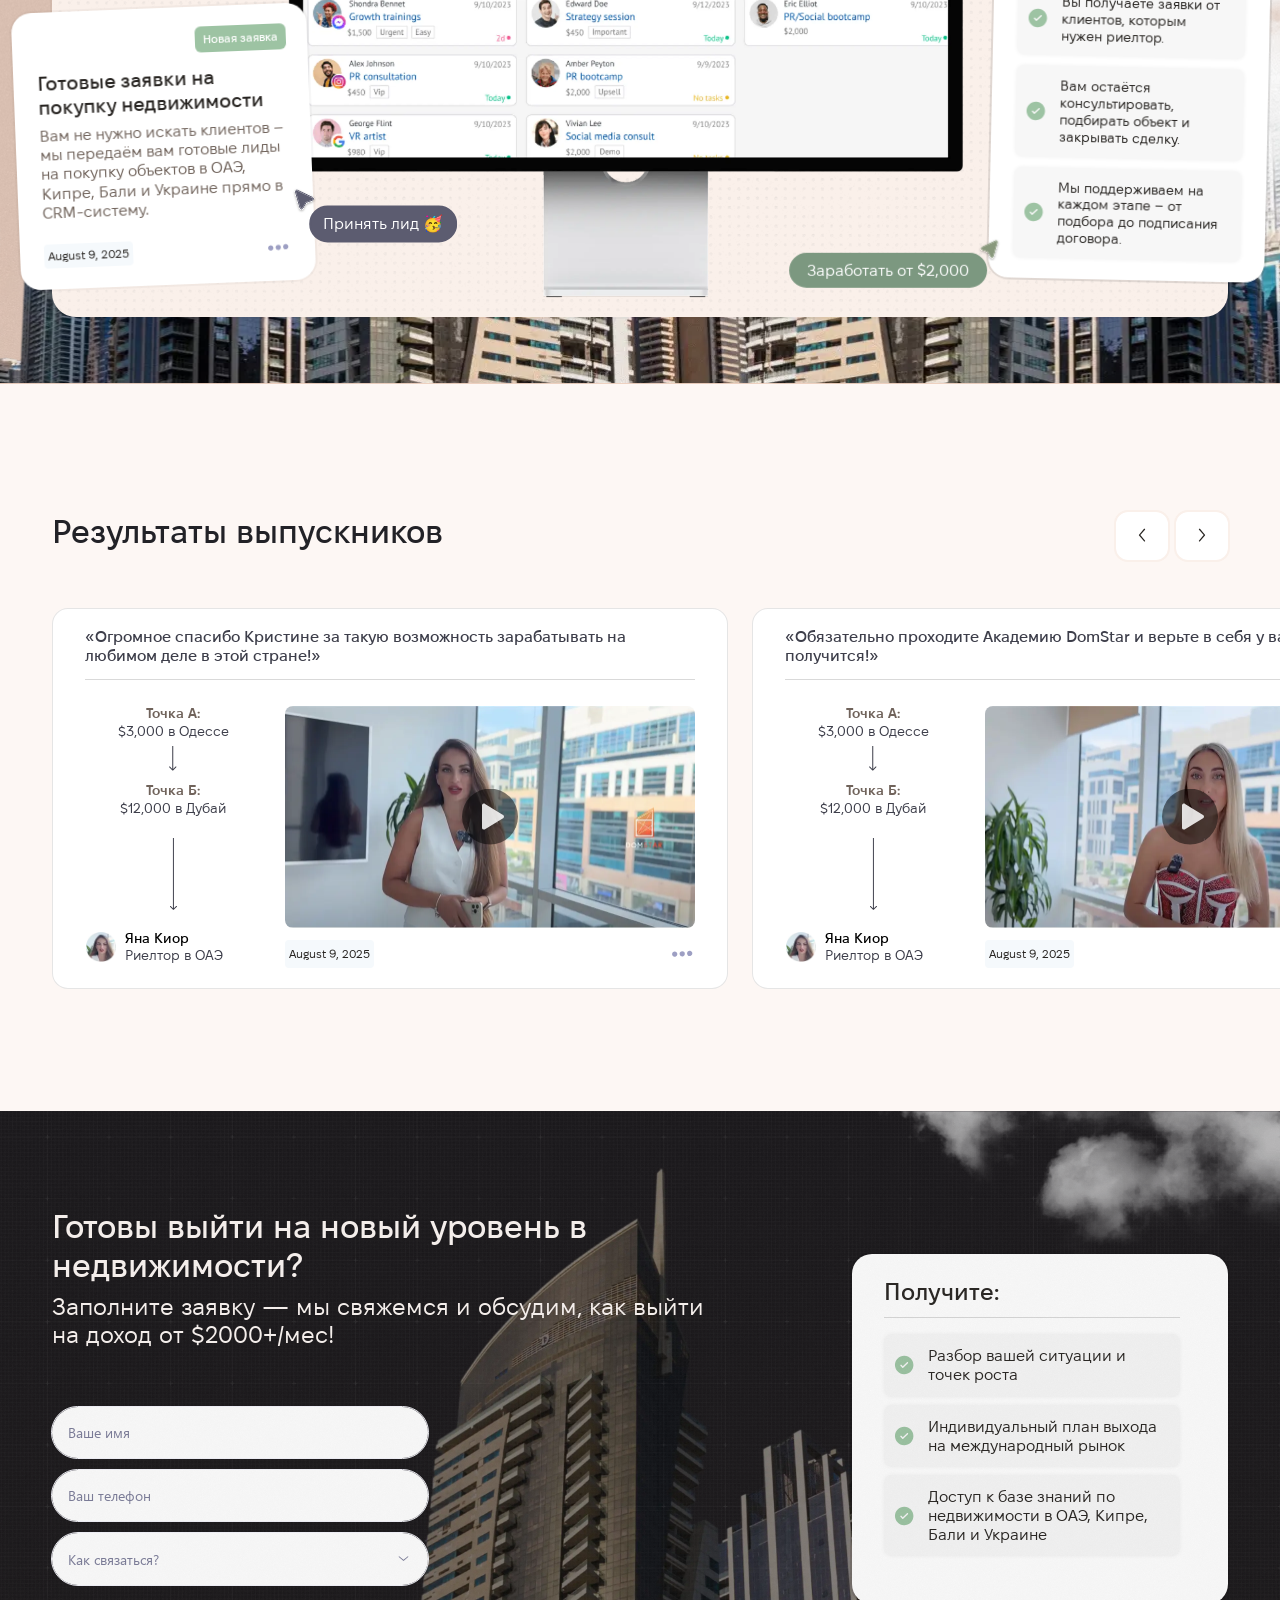
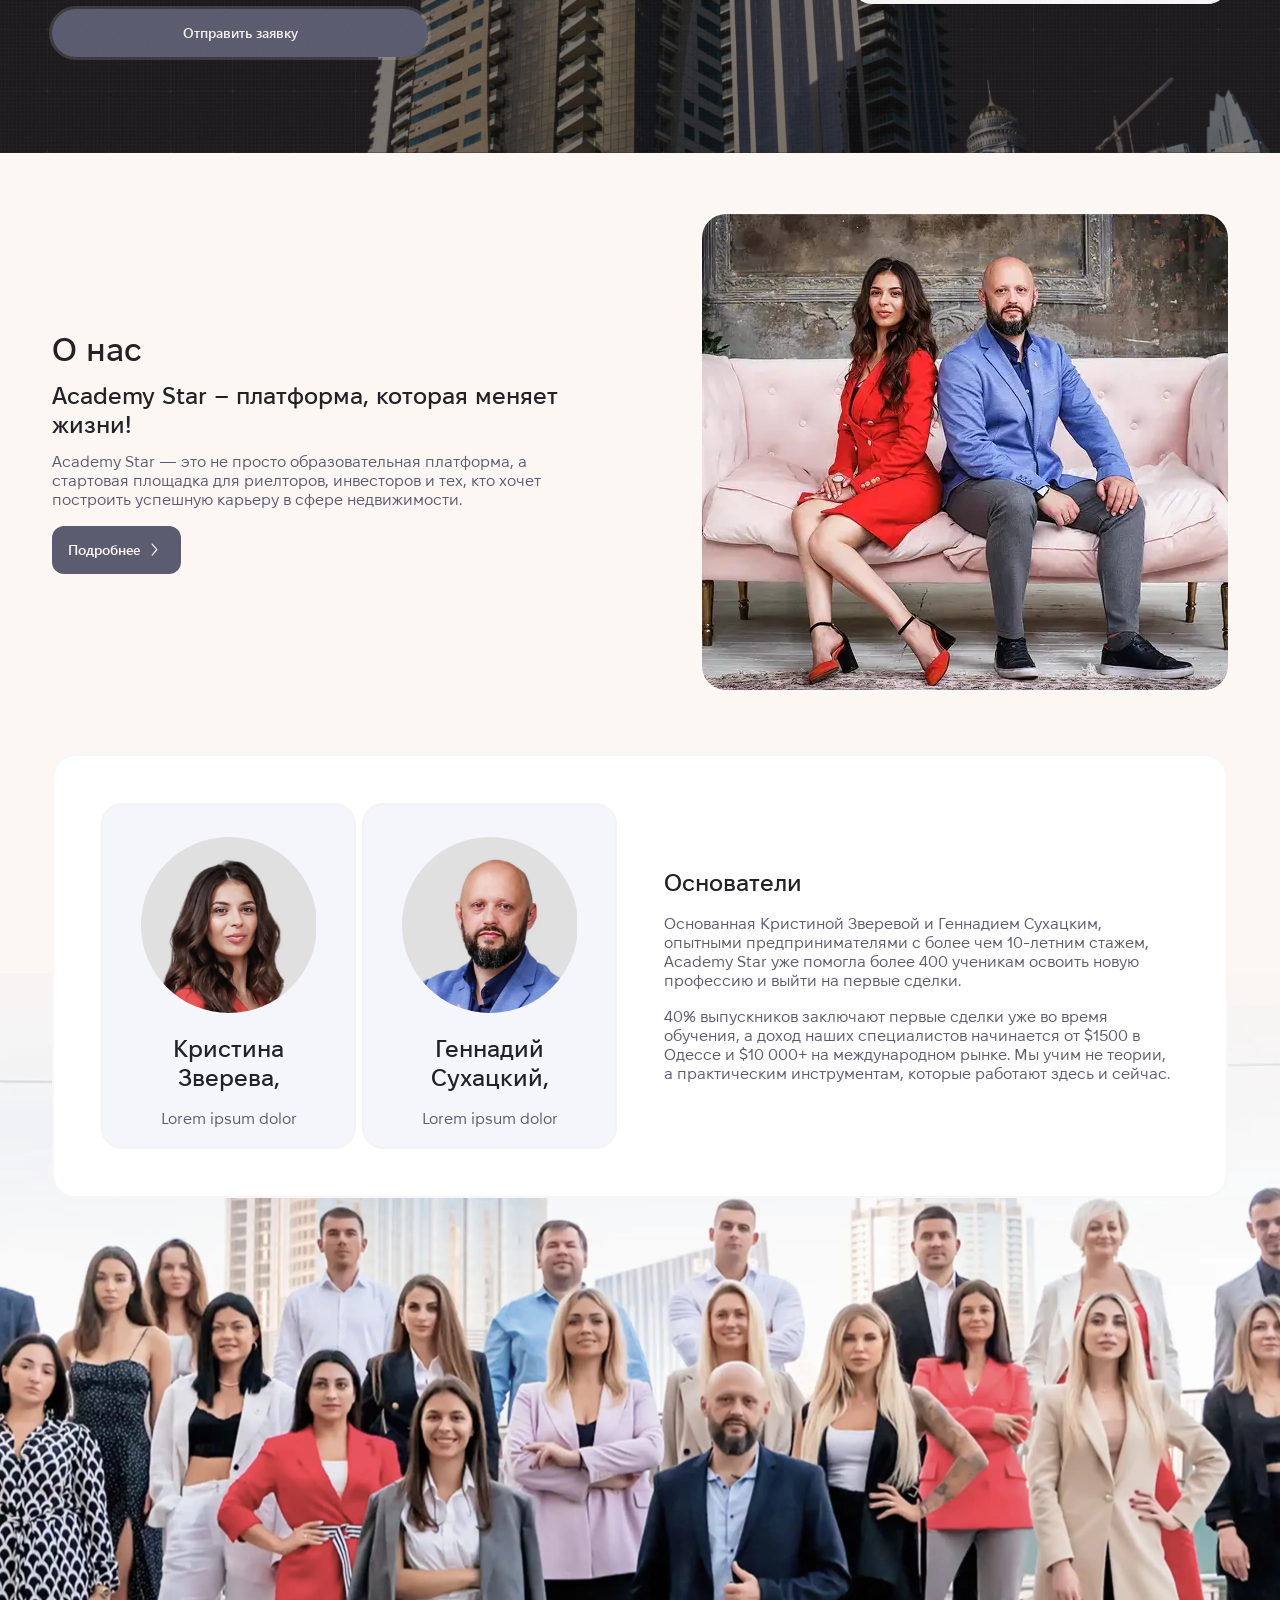
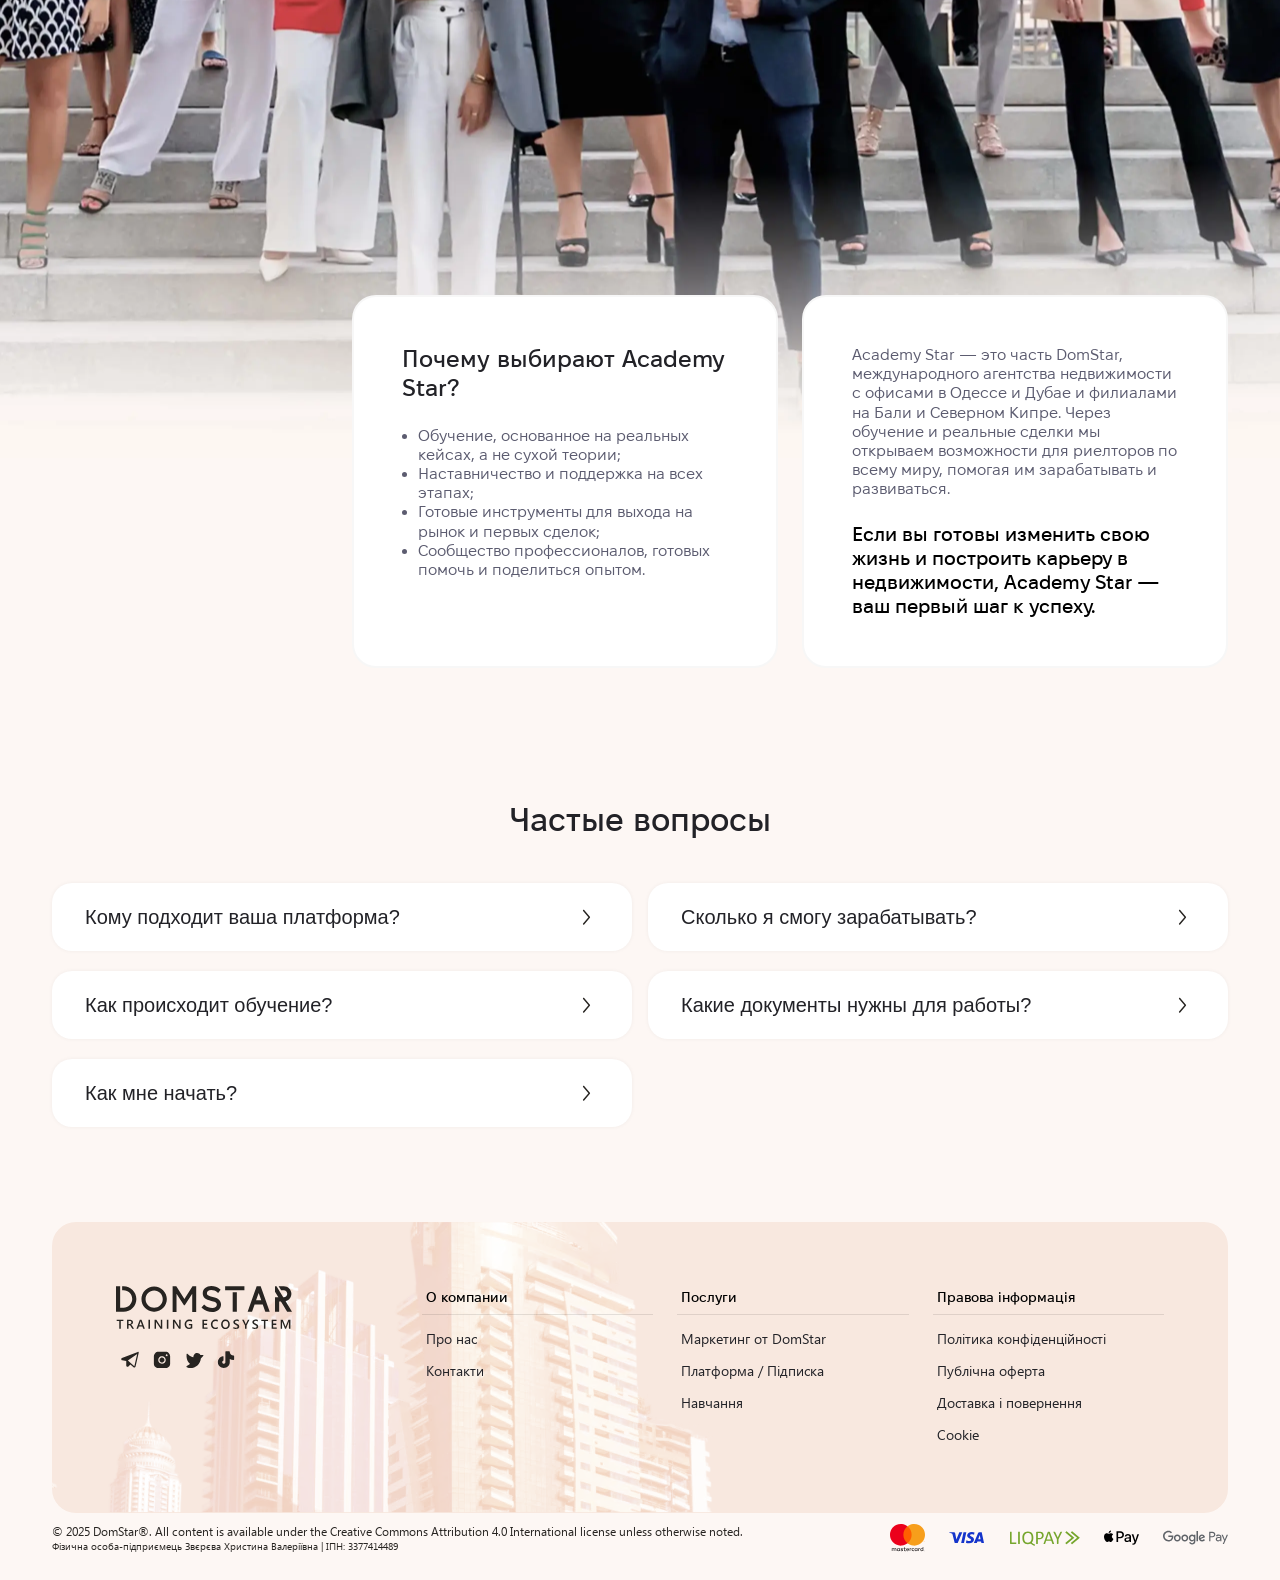
==== commit c71e7b38: "fix" ====
--- a/index.html
+++ b/index.html
@@ -791,42 +791,42 @@
                                 <div class="realEstateSection-slide swiper-slide">
                                     <picture>
                                         <source type="image/webp" srcset="img/slider1.webp">
-                                        <img src="img/slider1.png" width="176" height="176" alt="Company 1"
+                                        <img src="img/slider1.jpg" width="176" height="176" alt="Company 1"
                                             loading="lazy">
                                     </picture>
                                 </div>
                                 <div class="realEstateSection-slide swiper-slide">
                                     <picture>
                                         <source type="image/webp" srcset="img/slider2.webp">
-                                        <img src="img/slider2.png" width="176" height="176" alt="Company 2"
+                                        <img src="img/slider2.jpg" width="176" height="176" alt="Company 2"
                                             loading="lazy">
                                     </picture>
                                 </div>
                                 <div class="realEstateSection-slide swiper-slide">
                                     <picture>
                                         <source type="image/webp" srcset="img/slider3.webp">
-                                        <img src="img/slider3.png" width="176" height="176" alt="Company 3"
+                                        <img src="img/slider3.jpg" width="176" height="176" alt="Company 3"
                                             loading="lazy">
                                     </picture>
                                 </div>
                                 <div class="realEstateSection-slide swiper-slide">
                                     <picture>
                                         <source type="image/webp" srcset="img/slider2.webp">
-                                        <img src="img/slider2.png" width="176" height="176" alt="Company 2"
+                                        <img src="img/slider2.jpg" width="176" height="176" alt="Company 2"
                                             loading="lazy">
                                     </picture>
                                 </div>
                                 <div class="realEstateSection-slide swiper-slide">
                                     <picture>
                                         <source type="image/webp" srcset="img/slider1.webp">
-                                        <img src="img/slider1.png" width="176" height="176" alt="Company 1"
+                                        <img src="img/slider1.jpg" width="176" height="176" alt="Company 1"
                                             loading="lazy">
                                     </picture>
                                 </div>
                                 <div class="realEstateSection-slide swiper-slide">
                                     <picture>
                                         <source type="image/webp" srcset="img/slider3.webp">
-                                        <img src="img/slider3.png" width="176" height="176" alt="Company 3"
+                                        <img src="img/slider3.jpg" width="176" height="176" alt="Company 3"
                                             loading="lazy">
                                     </picture>
                                 </div>
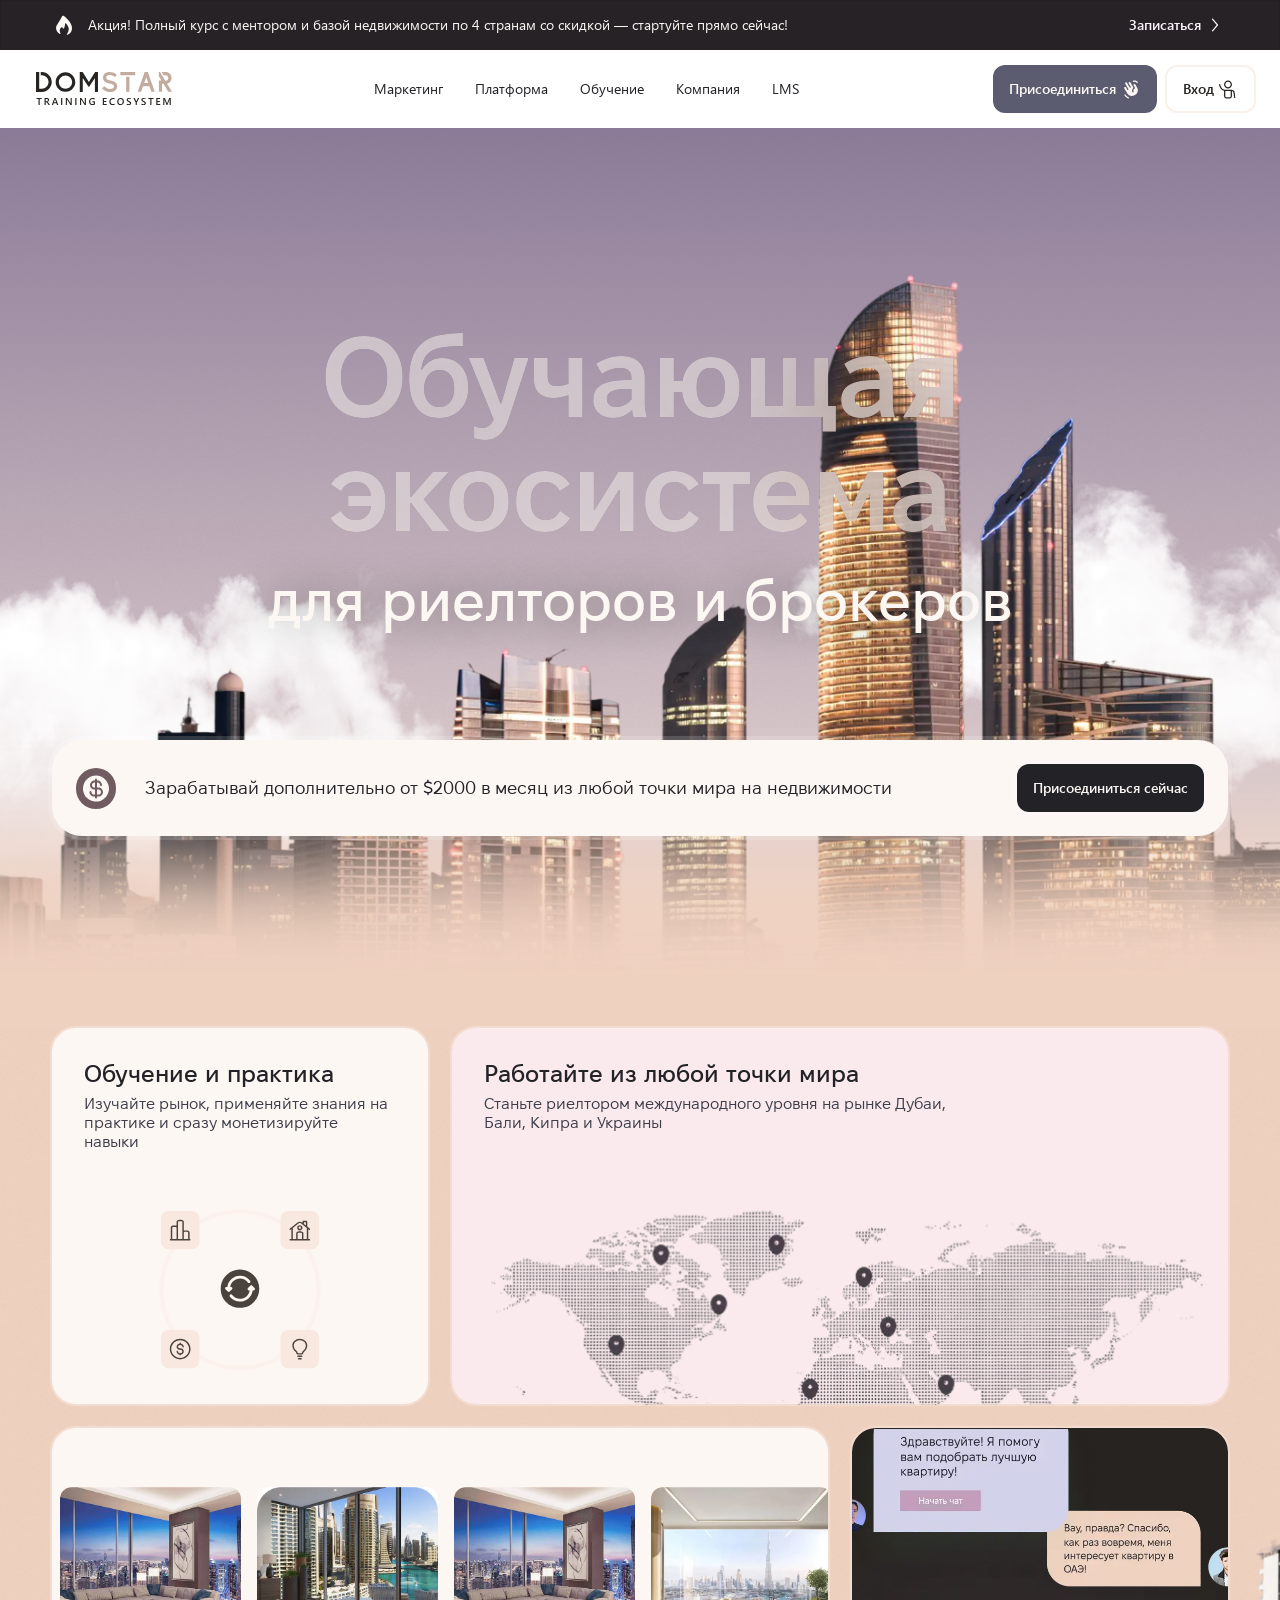
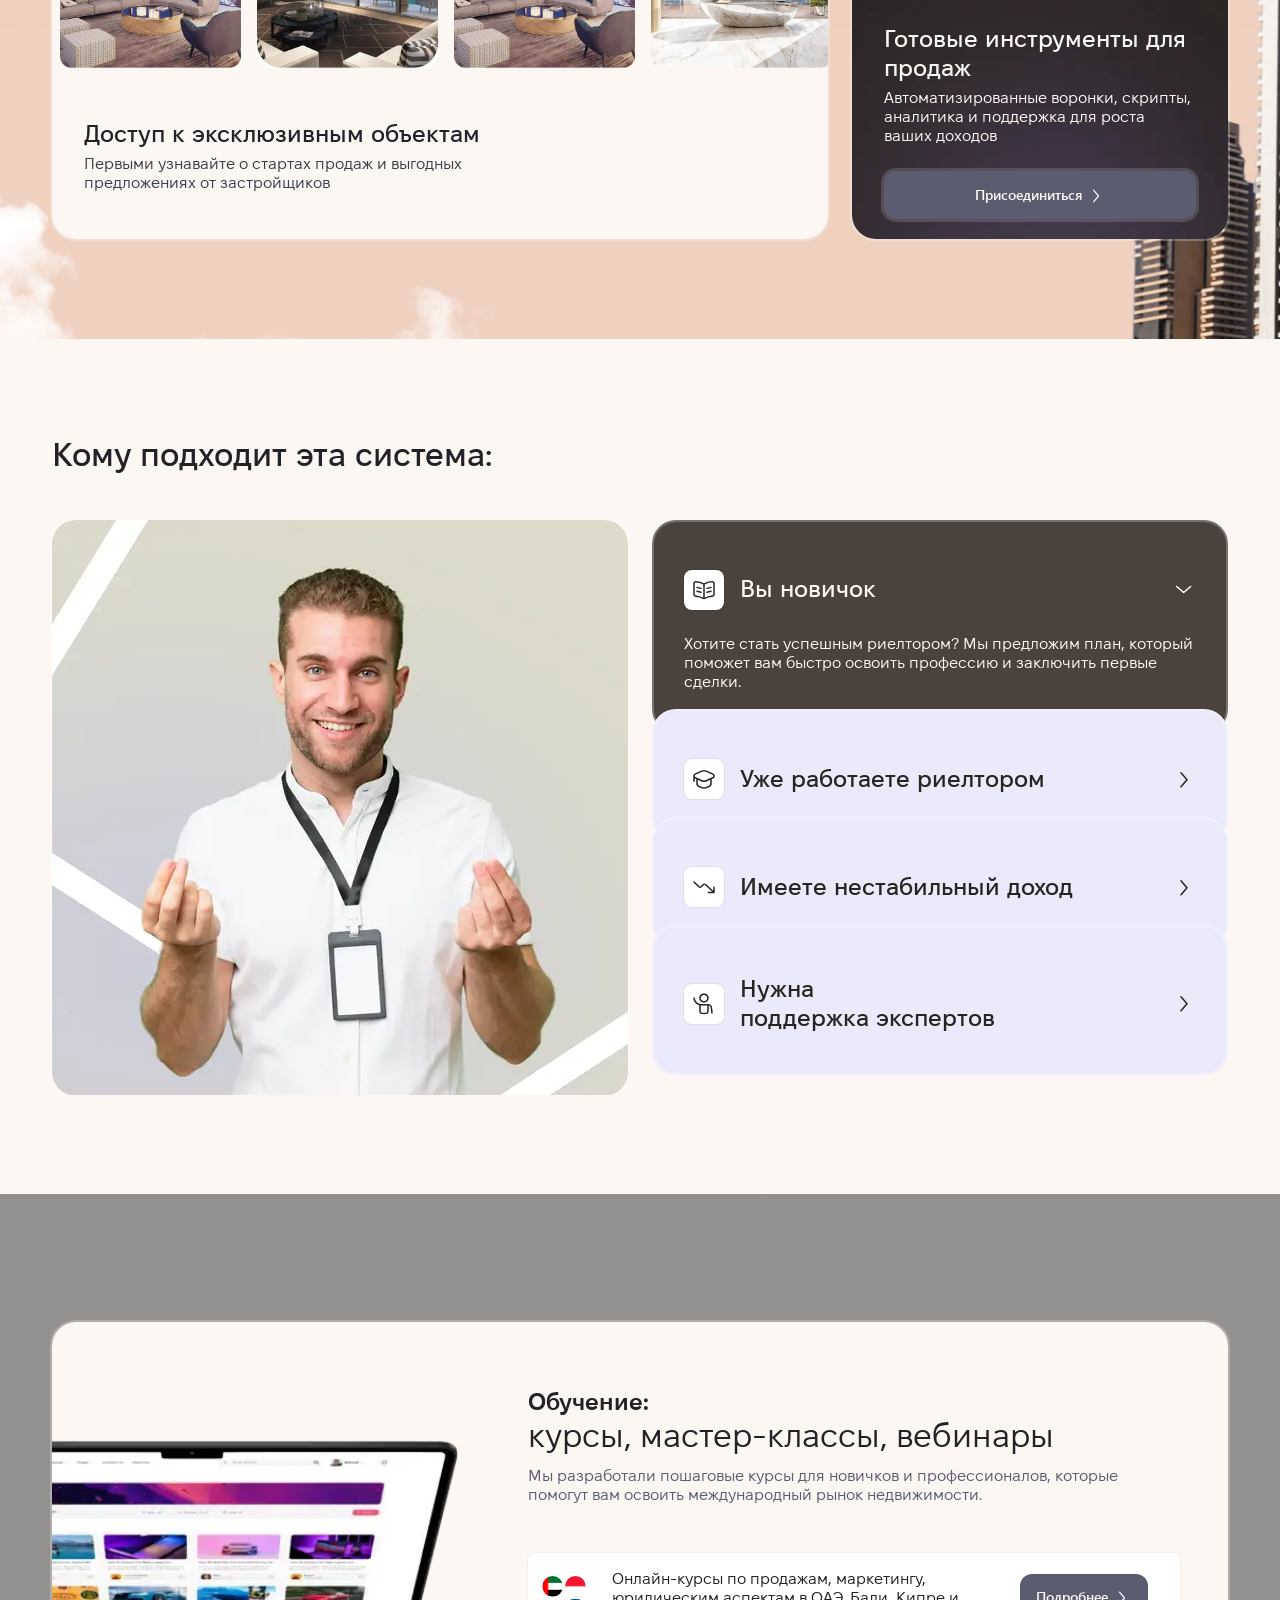
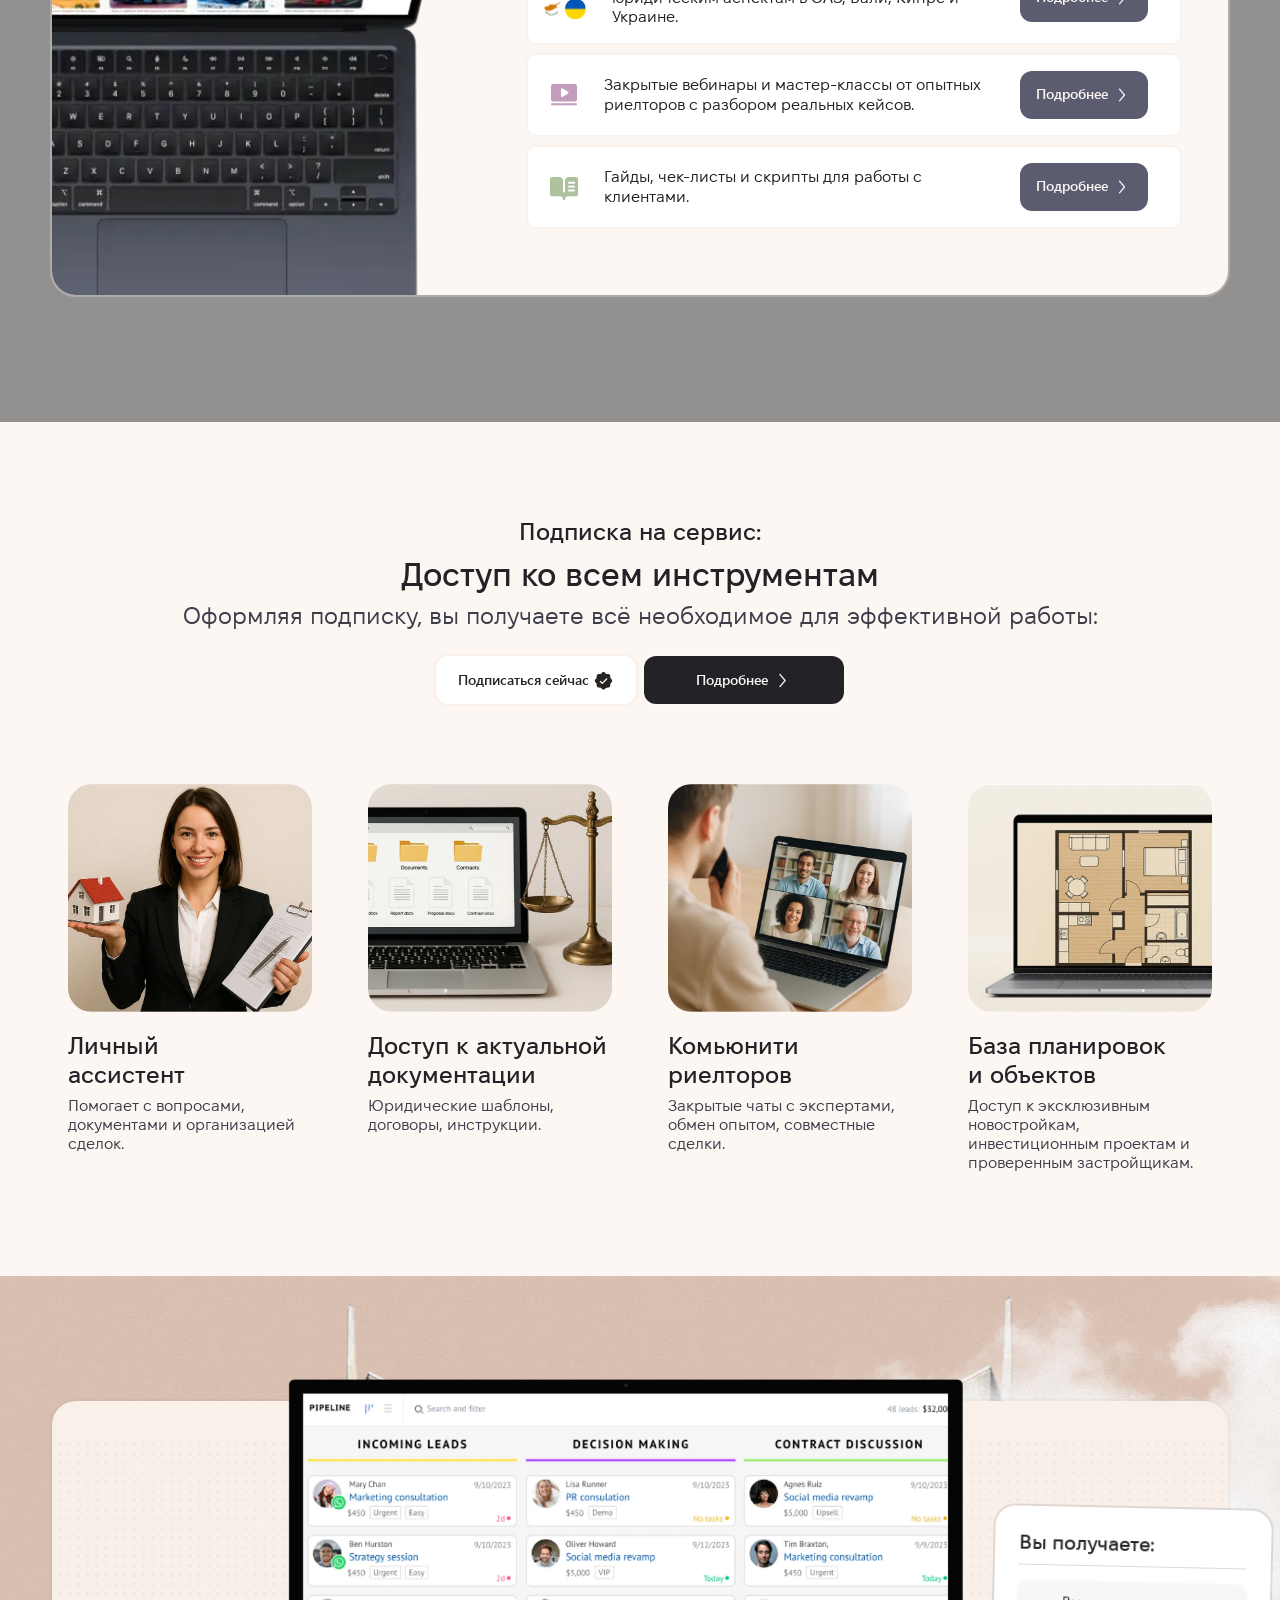
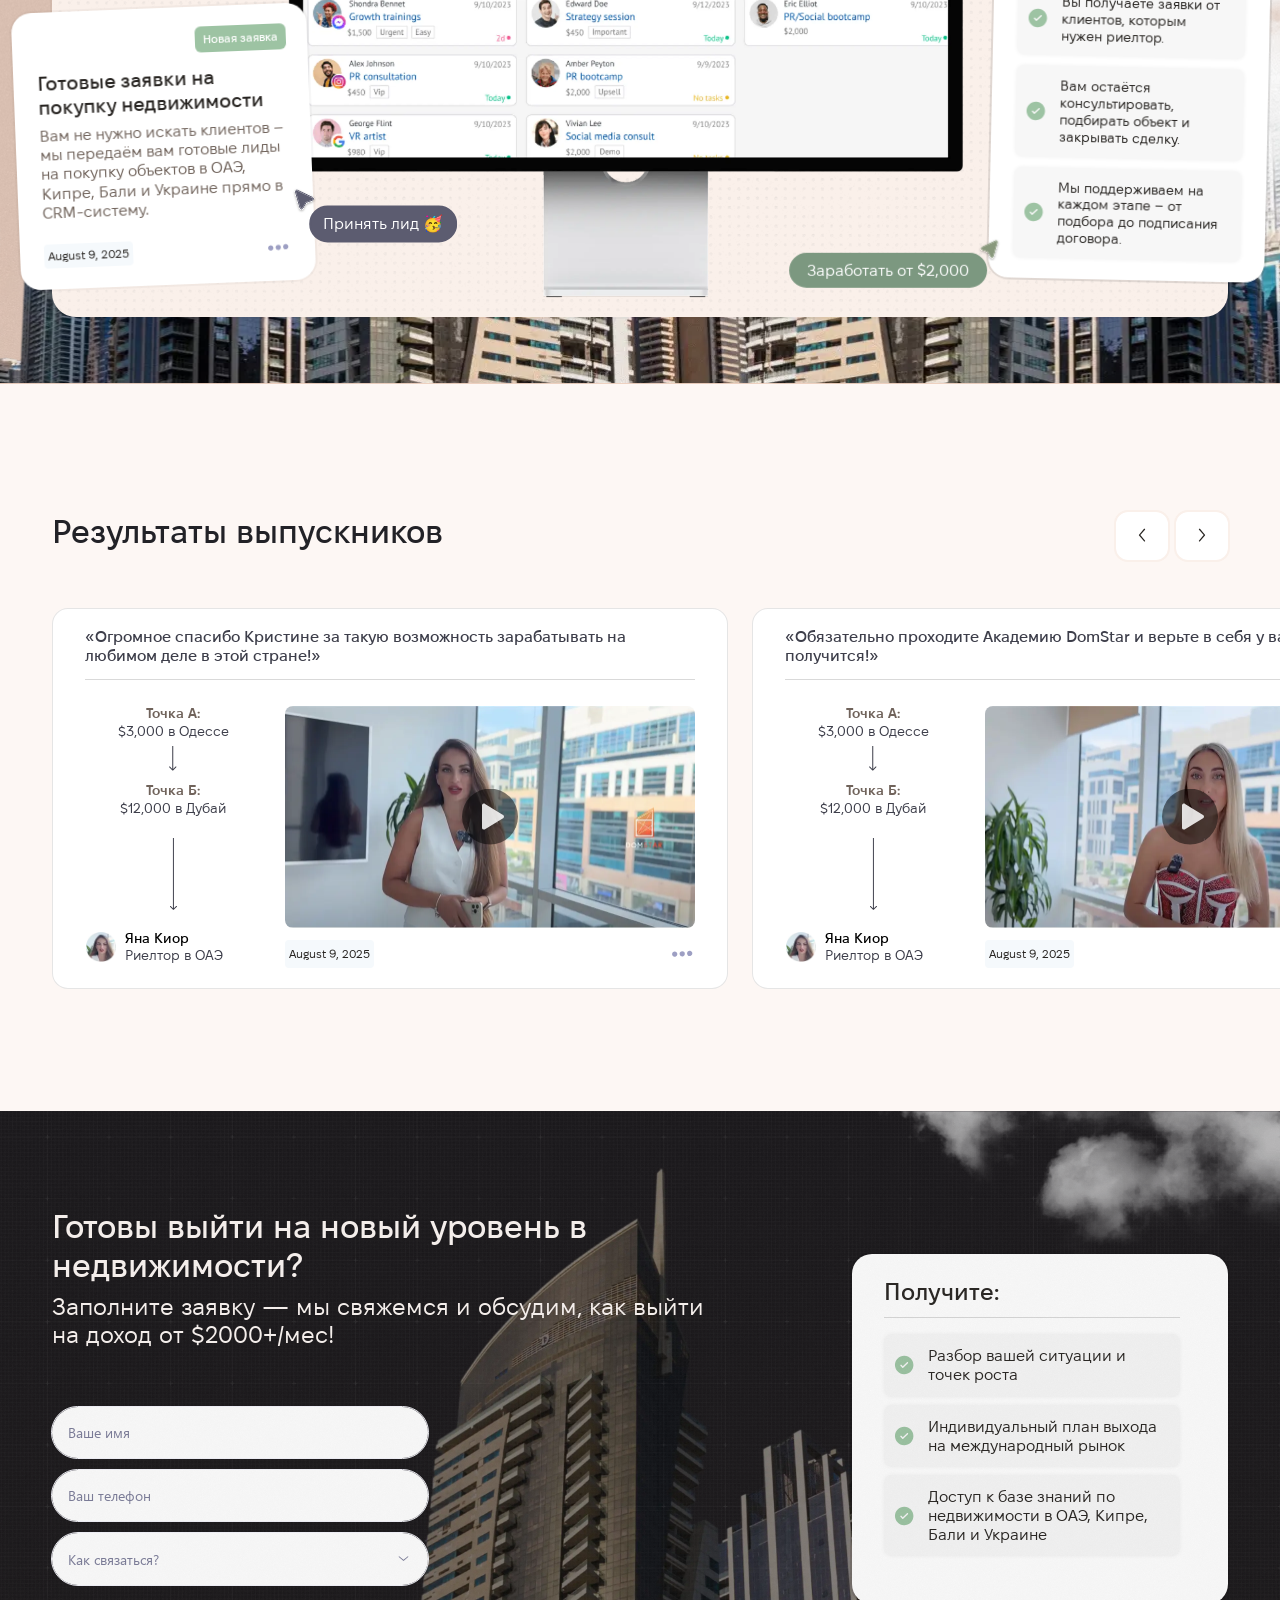
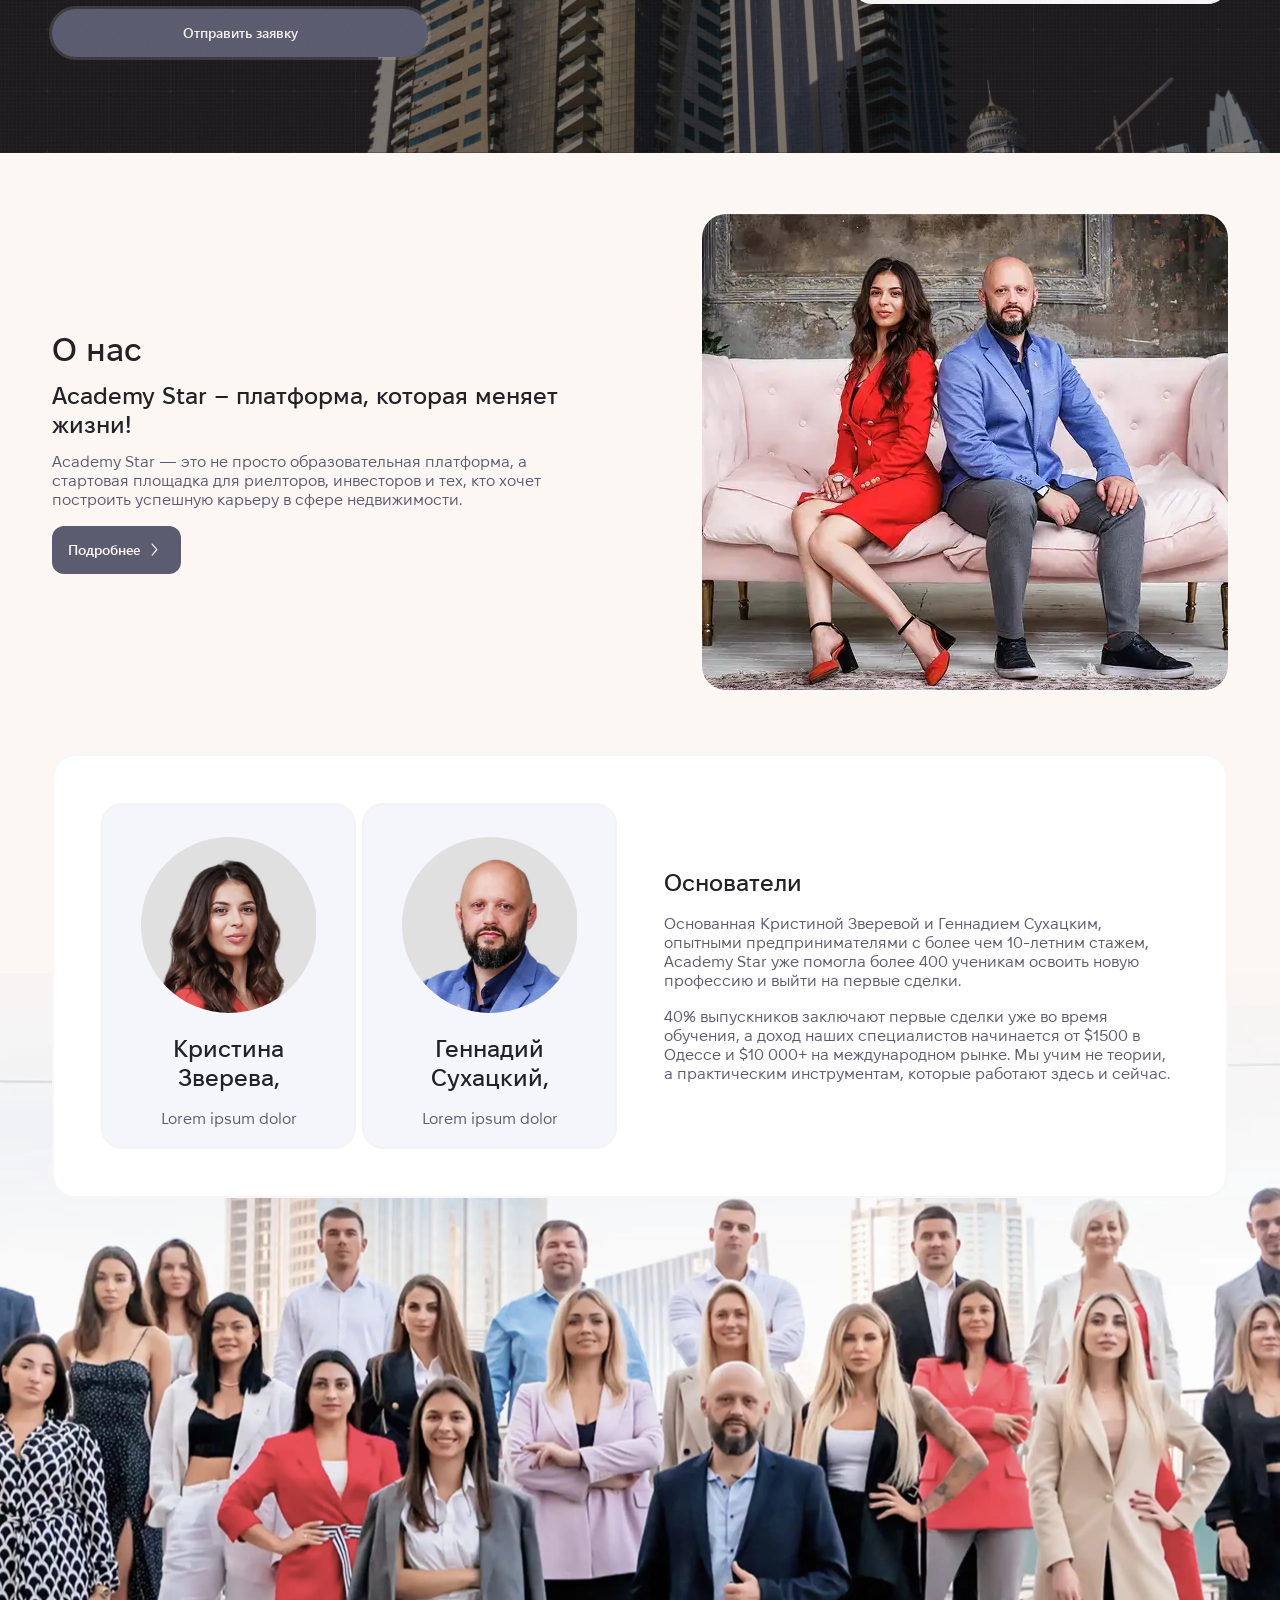
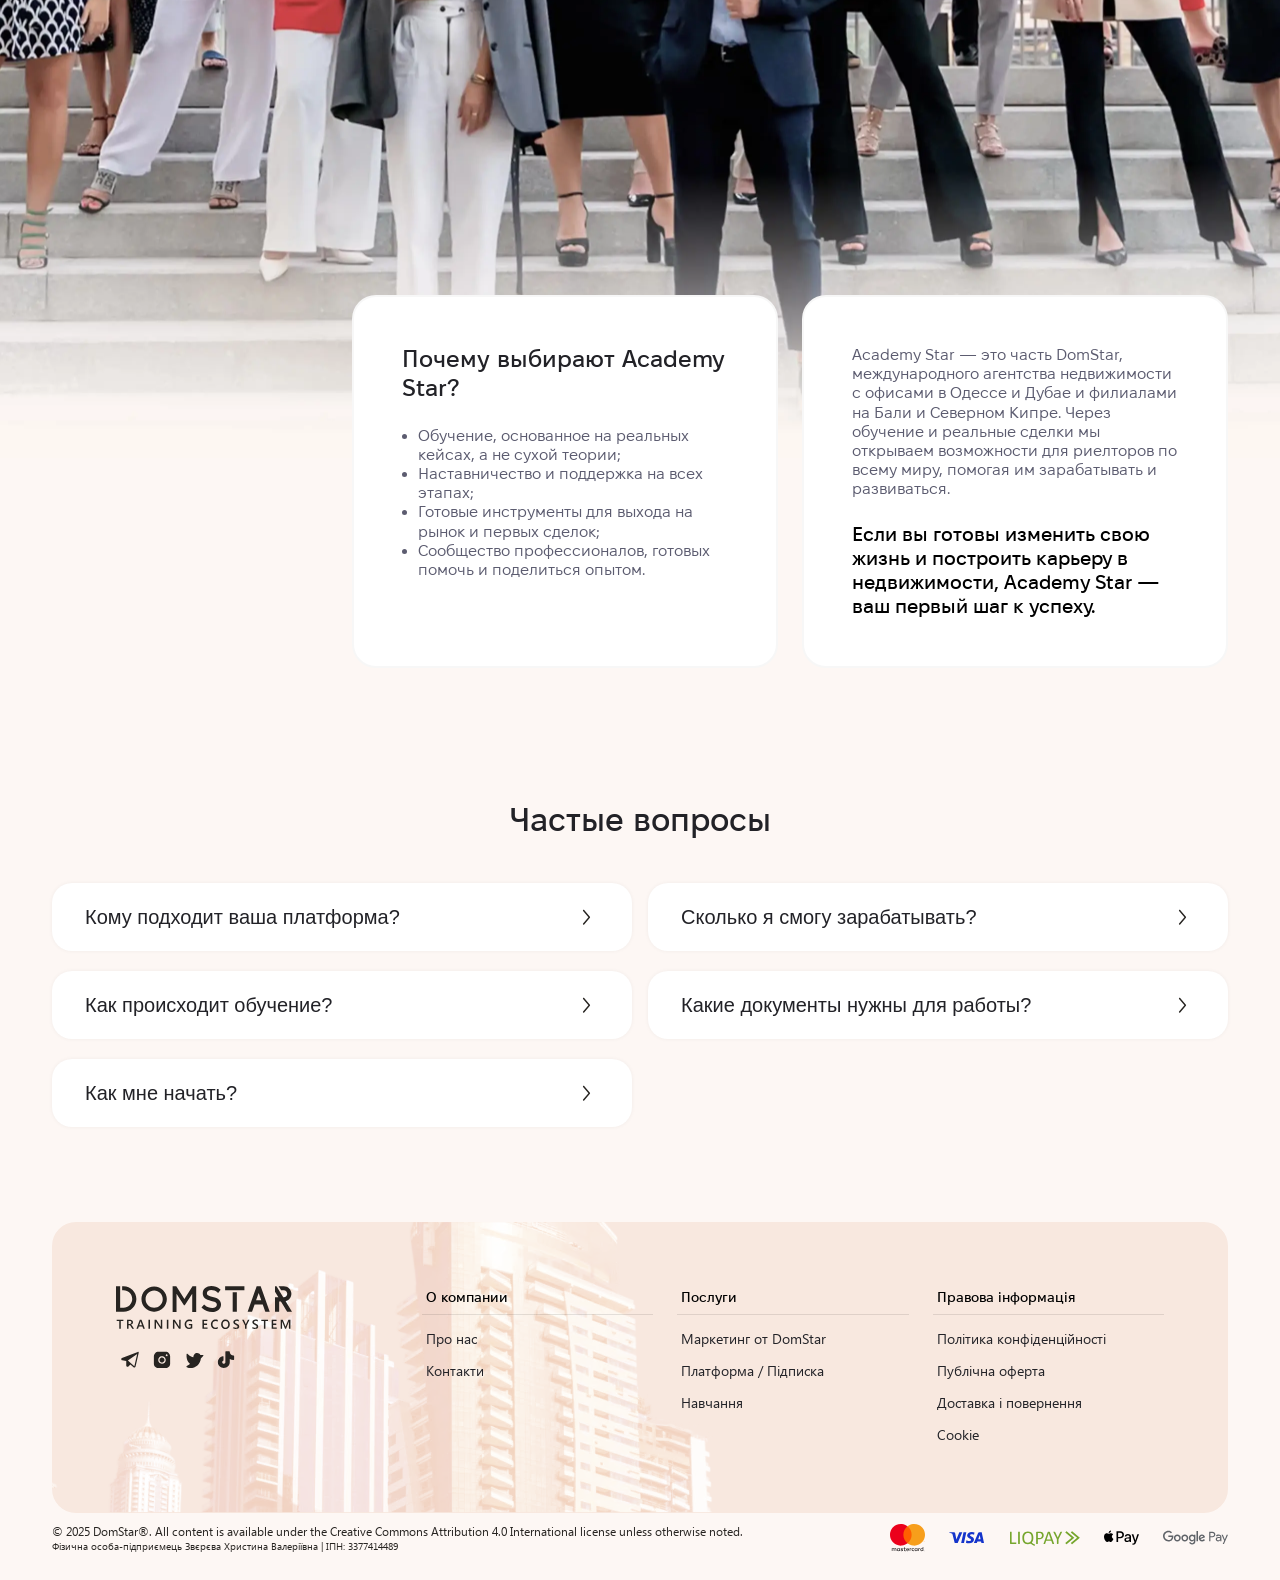
==== commit 8f3367e2: "fix" ====
--- a/index.html
+++ b/index.html
@@ -39,551 +39,6 @@
         <link rel="stylesheet" href="style/swiper-bundle.min.css">
     </noscript>
 
-    <style>
-        .promo-bar {
-            display: flex;
-            padding: 7px 24px;
-            border: 1.5px solid var(--colors-base-black-10);
-            background: var(--colors-Fuchsia-950);
-            position: relative;
-            z-index: 10;
-        }
-
-        .promo-bar .wrapper {
-            display: flex;
-            justify-content: center;
-            align-items: center;
-            align-content: center;
-            gap: 12px 8px;
-            align-self: stretch;
-            flex-wrap: wrap;
-        }
-
-        .promo-bar__icon {
-            width: 24px;
-            height: 24px;
-        }
-
-        .promo-bar .wrapper p {
-            margin-left: 4px;
-            flex: 1 0 0;
-            color: var(--colors-Red-50);
-            font-family: var(--fonts-family-Segoe-UI);
-            font-size: 12px;
-            font-weight: 400;
-            line-height: 107%;
-        }
-
-        .promo-bar button {
-            display: flex;
-            max-width: 117px;
-            width: 100%;
-            height: 28px;
-            padding: 0 0 0 14px;
-            justify-content: center;
-            align-items: center;
-            gap: 4px;
-            background: transparent;
-            border: none;
-            color: var(--colors-Fuchsia-50);
-            font-family: var(--fonts-family-Segoe-UI);
-            font-size: 12px;
-            font-weight: 600;
-            line-height: 120%;
-            cursor: pointer;
-            transition: all 0.4s;
-        }
-
-        .promo-bar button:hover {
-            color: var(--colors-Fuchsia-600);
-        }
-
-        .promo-bar button:hover img {
-            filter: brightness(0) saturate(100%) invert(72%) sepia(13%) saturate(576%) hue-rotate(259deg) brightness(92%) contrast(88%);
-        }
-
-        .promo-bar button:active {
-            color: var(--colors-Fuchsia-500);
-        }
-
-        .promo-bar button:active img {
-            filter: brightness(0) saturate(100%) invert(93%) sepia(4%) saturate(3242%) hue-rotate(275deg) brightness(94%) contrast(99%);
-        }
-
-        .hero__picture {
-            display: block;
-        }
-
-        .hero__picture img {
-            width: 100%;
-            height: 100%;
-            object-fit: contain;
-        }
-
-        .menu-overlay {
-            position: fixed;
-            top: 0;
-            left: 0;
-            right: 0;
-            bottom: 0;
-            background-color: rgba(0, 0, 0, 0.5);
-            z-index: 8;
-            max-height: 0;
-            transition: max-height 0.5s;
-        }
-
-        .menu-overlay.active {
-            max-height: 100vh;
-        }
-
-        body.menu-open {
-            overflow: hidden;
-        }
-
-        .burger {
-            overflow: hidden;
-            flex-direction: column;
-            outline: 3px solid #262626;
-            width: 52px;
-            height: 48px;
-            padding: 14px 16px;
-            cursor: pointer;
-            gap: 3px;
-        }
-
-        .burger-line {
-            background-color: #fff;
-            height: 2px;
-            width: 16px;
-            border-radius: 2px;
-            transition: transform 0.5s, opacity 0.5s;
-        }
-
-        .burger.open .burger-line:nth-child(1) {
-            transform: translateY(6px) rotate(45deg);
-        }
-
-        .burger.open .burger-line:nth-child(2) {
-            opacity: 0;
-        }
-
-        .burger.open .burger-line:nth-child(3) {
-            transform: translateY(-4px) rotate(-45deg);
-        }
-
-        .header {
-            background: var(--colors-base-black-100);
-            padding: 10px 16px;
-            min-width: 320px;
-            max-width: 1279px;
-            position: relative;
-            z-index: 10;
-        }
-
-        .header .container {
-            display: flex;
-            max-width: 800px;
-            width: 100%;
-            justify-content: space-between;
-            align-items: center;
-            gap: 24px;
-            align-self: stretch;
-            margin: 0 auto;
-        }
-
-        .header__logo-desktop {
-            display: none;
-        }
-
-        .nav {
-            display: none;
-        }
-
-        .header__actions {
-            display: none;
-        }
-
-        .mobile-links {
-            list-style: none;
-            position: absolute;
-            display: flex;
-            overflow: hidden;
-            top: 70px;
-            gap: 64px;
-            padding: 0 16px;
-            right: 0;
-            background: var(--colors-base-black-100);
-            width: 100%;
-            height: max-content;
-            flex-direction: column;
-            z-index: 9;
-            max-height: 0;
-            transition: max-height 0.5s;
-        }
-
-        .nav__list__nav {
-            padding-top: 24px;
-        }
-
-        .nav__list__list {
-            display: flex;
-            flex-direction: column;
-            justify-content: center;
-            align-items: center;
-            gap: 16px;
-            align-self: stretch;
-        }
-
-        .nav__list__item {
-            padding: 4px;
-            text-align: center;
-        }
-
-        .nav__list__link {
-            color: var(--colors-Fuchsia-50);
-            font-family: var(--fonts-family-Segoe-UI);
-            font-size: 12px;
-            font-weight: 600;
-            line-height: 120%;
-            text-decoration: none;
-        }
-
-        .mobile-links.open {
-            max-height: 100vh;
-        }
-
-        .header__logo {
-            display: flex;
-            width: 156px;
-            padding: 12px;
-        }
-
-        .mobile-links .header__actions {
-            display: flex;
-            justify-content: center;
-            align-items: center;
-            align-content: center;
-            gap: 12px;
-            align-self: stretch;
-            flex-wrap: wrap;
-        }
-
-        .mobile-links .header__actions .header__join-button {
-            height: 48px;
-            padding: 14px 16px;
-        }
-
-        .mobile-links .header__actions .header__login-link {
-            display: flex;
-            height: 48px;
-            padding: 14px 16px;
-            justify-content: center;
-            align-items: center;
-            gap: 10px;
-            border-radius: 12px;
-            border: 2px solid var(--colors-Red-100);
-            background: var(--colors-base-white-100);
-            color: var(--colors-Red-950);
-            font-family: var(--fonts-family-Segoe-UI);
-            font-size: 12px;
-            font-weight: 600;
-            line-height: 120%;
-            transition: all 0.4s;
-        }
-
-        .mobile-links .header__actions .header__login-link:hover {
-            border: 2px solid var(--colors-Red-200);
-            background: var(--colors-Red-500);
-        }
-
-        .mobile-links .header__actions .header__login-link:active {
-            border: 2px solid var(--colors-Red-200);
-            background: #98867b;
-        }
-
-        .nav__list__social {
-            display: flex;
-            align-items: center;
-            justify-content: center;
-            gap: 4px;
-            align-self: stretch;
-        }
-
-        .nav__list__social--item {
-            height: 28px;
-            padding: 4px;
-        }
-
-        .hero {
-            height: 759px;
-            position: relative;
-            display: flex;
-            overflow: hidden;
-            align-items: center;
-            padding: 0 16px;
-            background: linear-gradient(180deg, #8c7b98 0%, #f8e8df 100%);
-        }
-
-        .hero__content {
-            position: relative;
-            z-index: 3;
-            display: flex;
-            flex-direction: column;
-            margin: 0 auto;
-            gap: 128px;
-        }
-
-        .hero__picture {
-            position: absolute;
-            top: 0;
-            left: 0;
-            width: 100%;
-            height: 100%;
-            z-index: 2;
-        }
-
-        .hero__picture img {
-            width: 100%;
-            height: 100%;
-            object-fit: cover;
-        }
-
-        .hero__picture--noize {
-            position: absolute;
-            top: 0;
-            overflow: hidden;
-            left: 0;
-            width: 100%;
-            height: 100%;
-            z-index: 1;
-            opacity: 0.15;
-            background-blend-mode: luminosity;
-            mix-blend-mode: hard-light;
-        }
-
-        .hero__title {
-            display: flex;
-            flex-direction: column;
-            align-items: center;
-            gap: 15px;
-            align-self: stretch;
-        }
-
-        .hero__title h1 {
-            color: rgba(253, 247, 244, 0.5);
-            text-align: center;
-            text-shadow: 0px 0px 88.464px rgba(0, 0, 0, 0.3);
-            font-size: 50px;
-            font-weight: 600;
-            line-height: 100%;
-            letter-spacing: -0.5px;
-        }
-
-        .hero__subtitle {
-            color: var(--colors-Red-50);
-            text-align: center;
-            text-shadow: 0px 0px 44px rgba(0, 0, 0, 0.45);
-            font-size: var(--fonts-size-40);
-            font-weight: 500;
-            line-height: 100%;
-        }
-
-        .hero__promo {
-            display: flex;
-            max-width: 1176px;
-            padding: 12px 16px;
-            flex-direction: column;
-            align-items: center;
-            align-self: stretch;
-            border-radius: 12px;
-            gap: 24px;
-            outline: 4px solid rgba(255, 255, 255, 0.15);
-            background: var(--colors-Red-50);
-        }
-
-        .hero__promo-text {
-            display: flex;
-            justify-content: center;
-            align-items: center;
-            align-content: center;
-            gap: 12px;
-            align-self: stretch;
-            flex-wrap: wrap;
-            color: var(--colors-Blue-950);
-            text-align: center;
-            font-size: 14px;
-            font-weight: 400;
-            line-height: 100%;
-        }
-
-        .hero__promo-text span {
-            padding: 4px;
-            border-radius: 99px;
-            background: var(--colors-Pink-800);
-        }
-
-        .hero__promo .hero__cta {
-            border: none;
-            text-decoration: none;
-            font-size: 12px;
-            height: 48px;
-            padding: 14px 16px;
-        }
-
-        @media (min-width: 1280px) {
-            .promo-bar {
-                padding: 10px 24px;
-            }
-
-            .promo-bar .wrapper p,
-            .promo-bar button {
-                font-size: var(--fonts-size-14);
-            }
-
-            .header {
-                padding: 10px 24px;
-                max-width: 100%;
-                background: var(--colors-base-white-100);
-            }
-
-            .header .container {
-                max-width: 1540px;
-            }
-
-            .header__logo-mobile {
-                display: none;
-            }
-
-            .header__logo-desktop {
-                display: block;
-            }
-
-            .mobile-menu {
-                display: none;
-            }
-
-            .nav {
-                display: block;
-            }
-
-            .nav__list {
-                display: flex;
-                align-items: center;
-                gap: 24px;
-                align-self: stretch;
-            }
-
-            .header__actions {
-                display: flex;
-                align-items: flex-start;
-                gap: 8px;
-            }
-
-            .nav__item {
-                padding: 4px;
-            }
-
-            .nav__link {
-                color: var(--colors-Blue-950);
-                font-family: var(--fonts-family-Segoe-UI);
-                font-size: var(--fonts-size-14);
-                font-weight: 400;
-                line-height: 100%;
-                text-decoration: none;
-                transition: all 0.4s;
-            }
-
-            .nav__link:hover {
-                color: var(--colors-Red-700);
-            }
-
-            .nav__link:active {
-                color: var(--colors-Red-600);
-            }
-
-            .header__actions .header__join-button {
-                padding: 14px 16px;
-                height: 48px;
-            }
-
-            .header__actions .header__login-link {
-                display: flex;
-                padding: 14px 16px;
-                height: 48px;
-                justify-content: center;
-                align-items: center;
-                gap: 4px;
-                border-radius: 12px;
-                border: 2px solid var(--colors-Red-100);
-                background: var(--colors-base-white-100);
-                color: var(--colors-Red-950);
-                font-family: var(--fonts-family-Segoe-UI);
-                font-size: 14px;
-                font-weight: 600;
-                line-height: 120%;
-                transition: all 0.4s;
-            }
-
-            .header__actions .header__login-link:hover {
-                border: 2px solid var(--colors-Red-200);
-                background: var(--colors-Red-500);
-            }
-
-            .header__actions .header__login-link:active {
-                border: 2px solid var(--colors-Red-200);
-                background: #98867b;
-            }
-
-            .hero {
-                height: 100vh;
-                padding: 64px 52px;
-            }
-
-            .hero__content {
-                max-width: 1540px;
-                margin: 0 auto;
-                gap: 110px;
-            }
-
-            .hero__title {
-                gap: 24px;
-            }
-
-            .hero__title h1 {
-                font-size: 114px;
-                letter-spacing: -1.14px;
-                -webkit-mask: linear-gradient(#000 0 0) text;
-                mask: linear-gradient(#000 0 0) text;
-                backdrop-filter: blur(50px);
-            }
-
-            .hero__subtitle {
-                font-size: var(--fonts-size-58);
-            }
-
-            .hero__promo {
-                max-width: 1176px;
-                padding: 24px;
-                width: 100%;
-                margin: 0 auto;
-                border-radius: 30px;
-                background: #fdf7f4;
-                flex-direction: row;
-                justify-content: space-between;
-            }
-
-            .hero__promo-text {
-                gap: 29px;
-                font-size: var(--fonts-size-18);
-            }
-
-            .hero__promo .hero__cta {
-                height: 48px;
-                padding: 14px 16px;
-                font-size: var(--fonts-size-14);
-            }
-        }
-    </style>
 </head>
 
 <body>
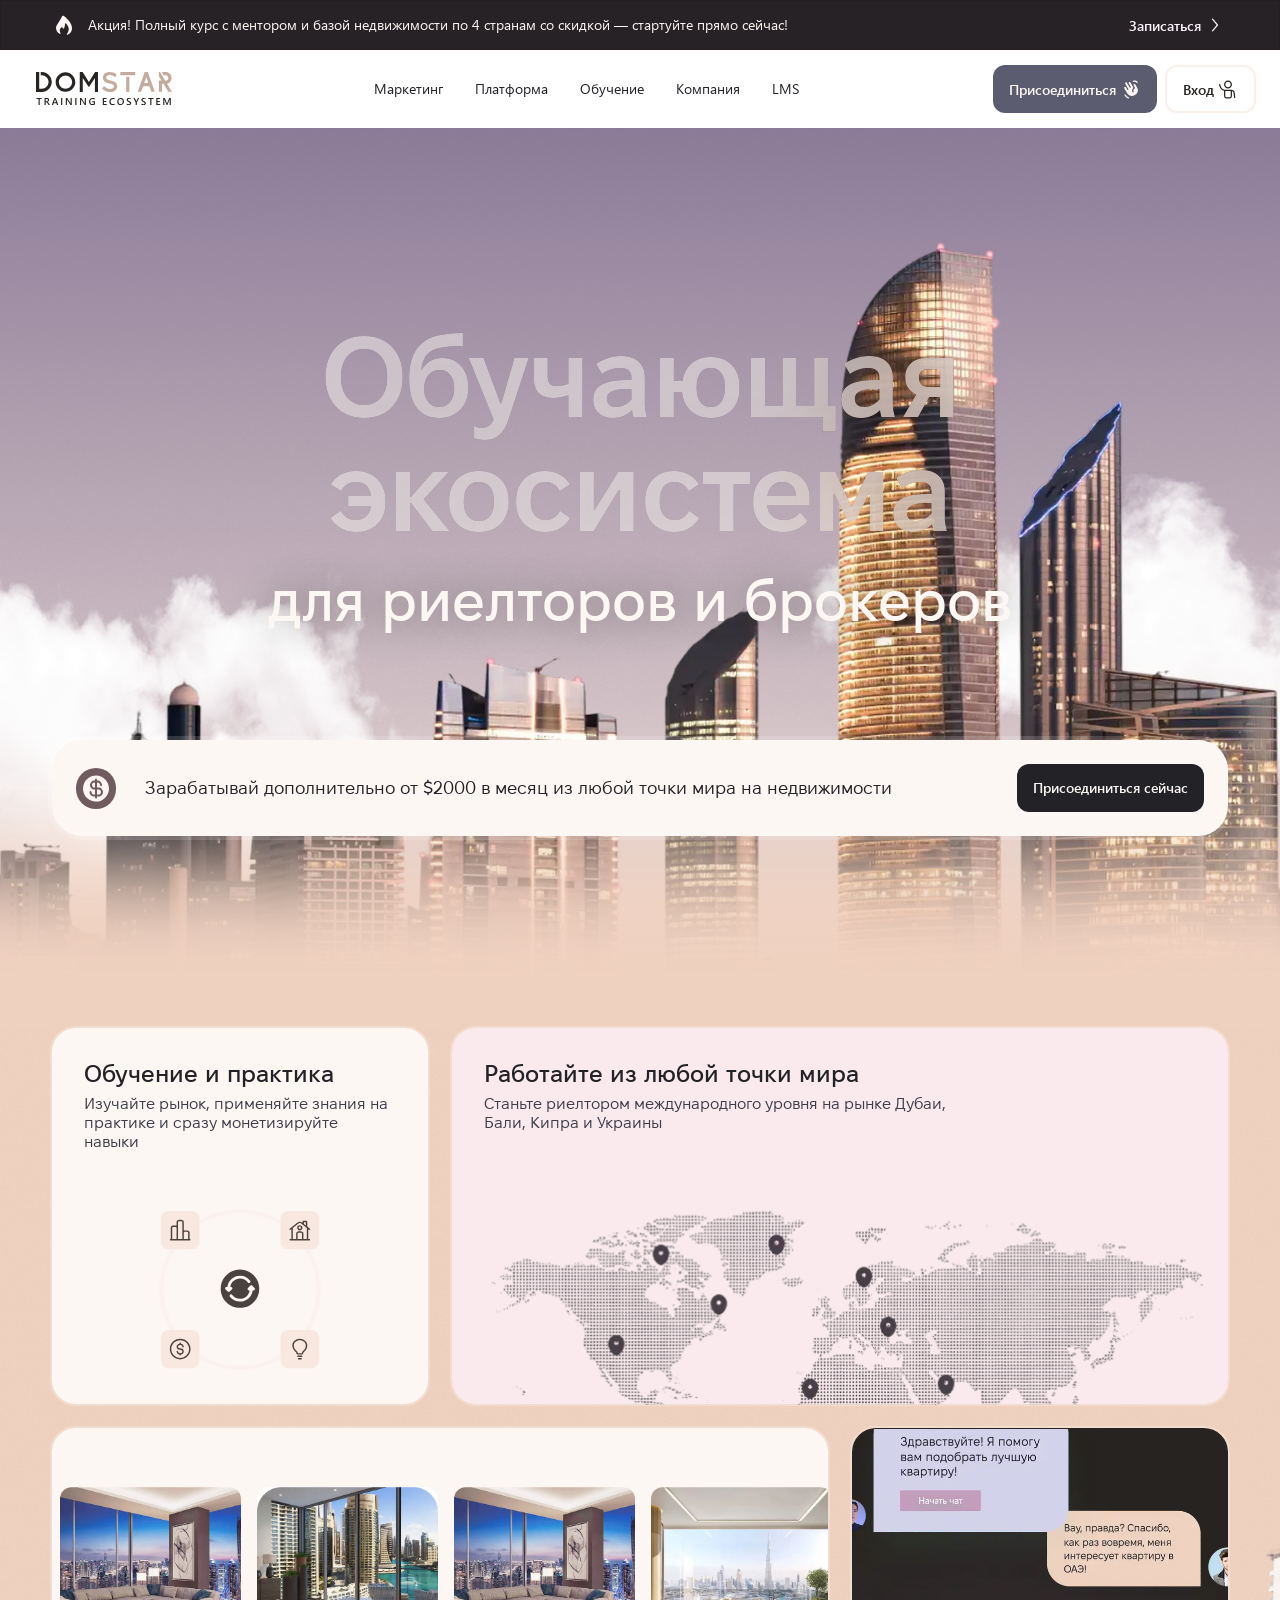
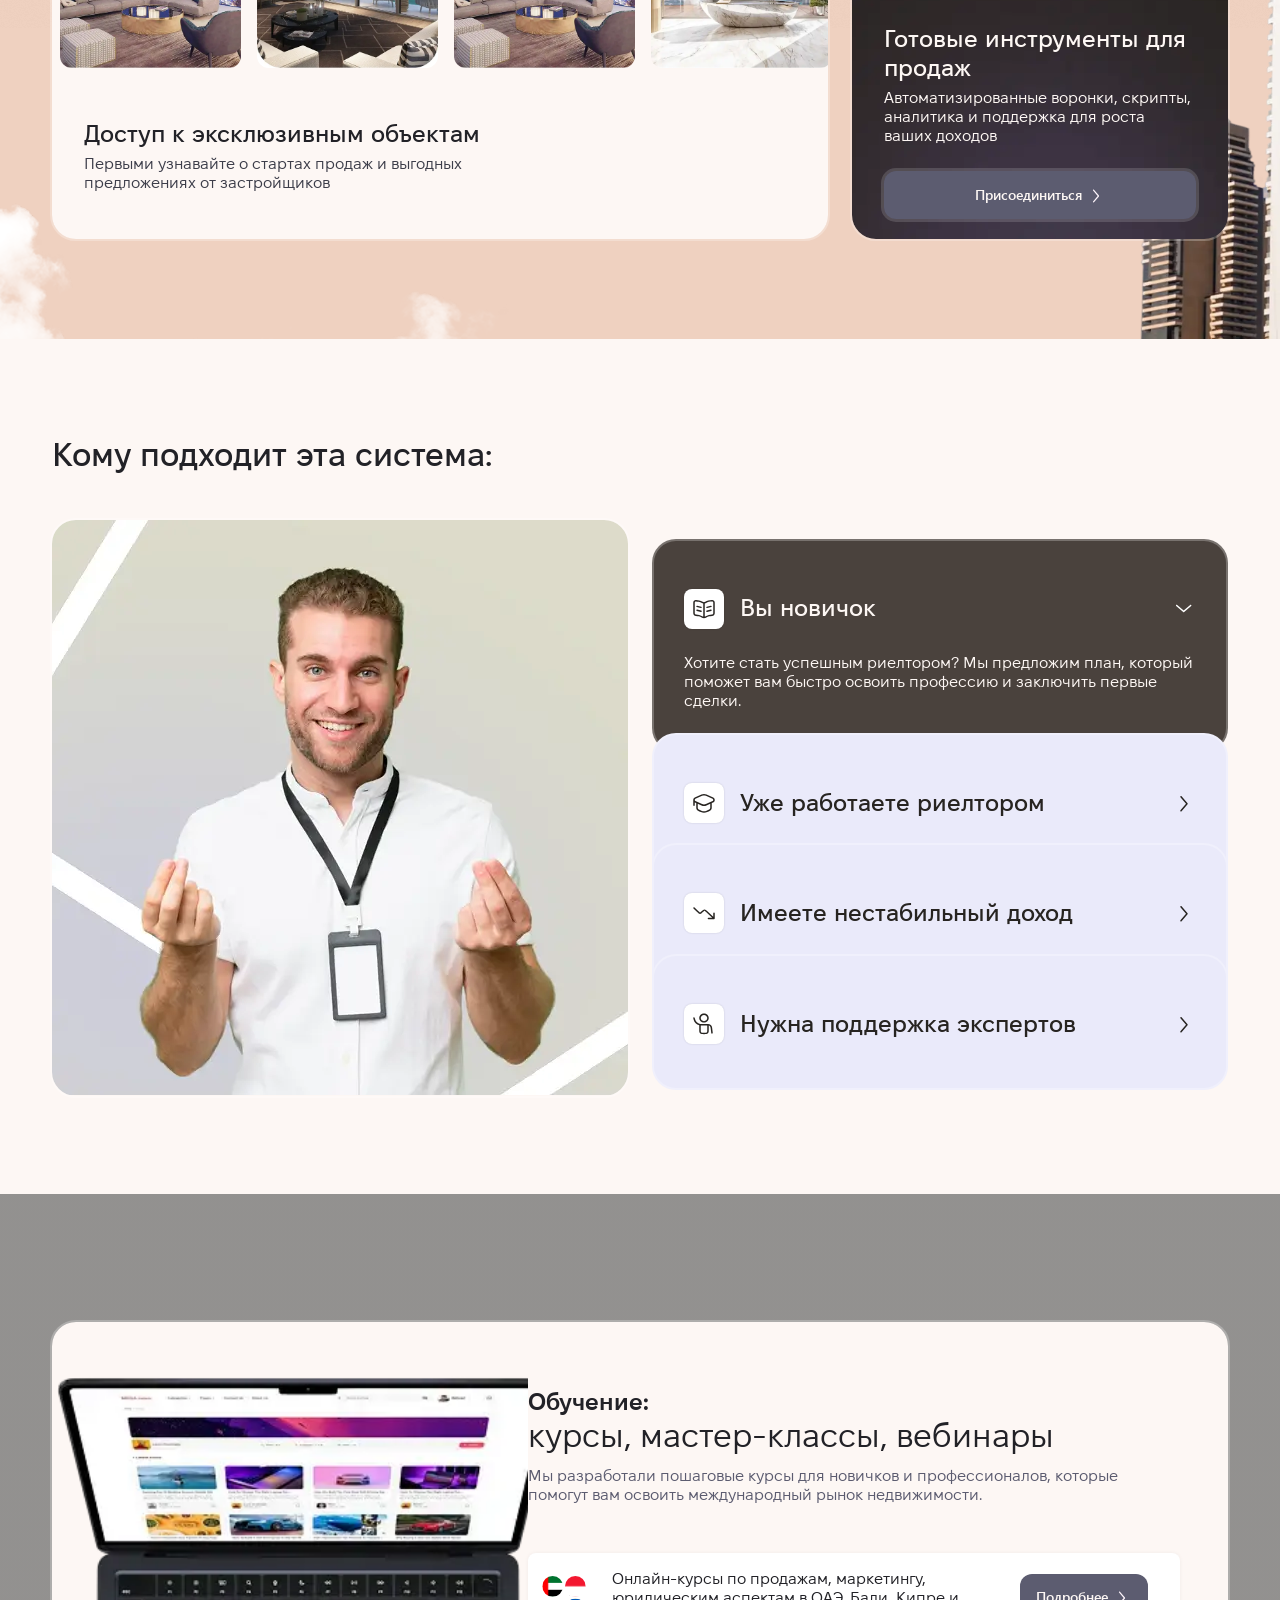
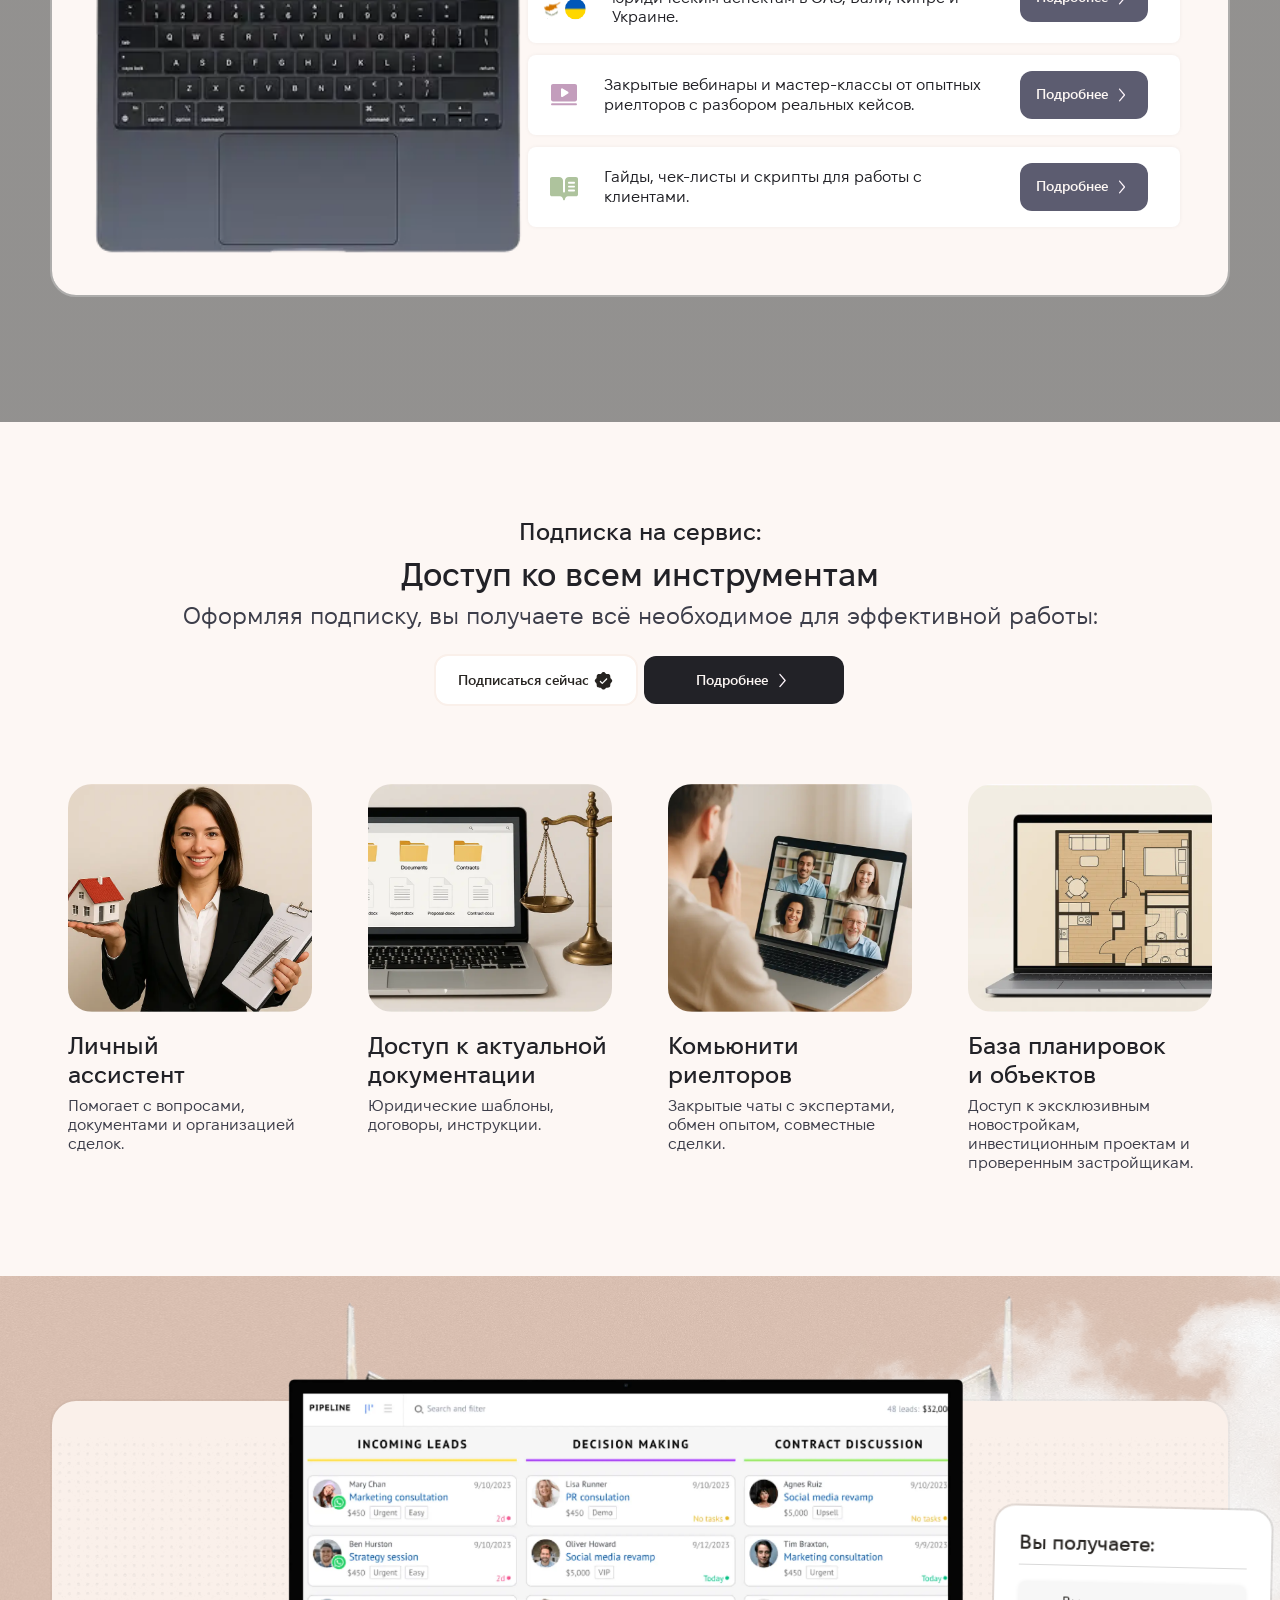
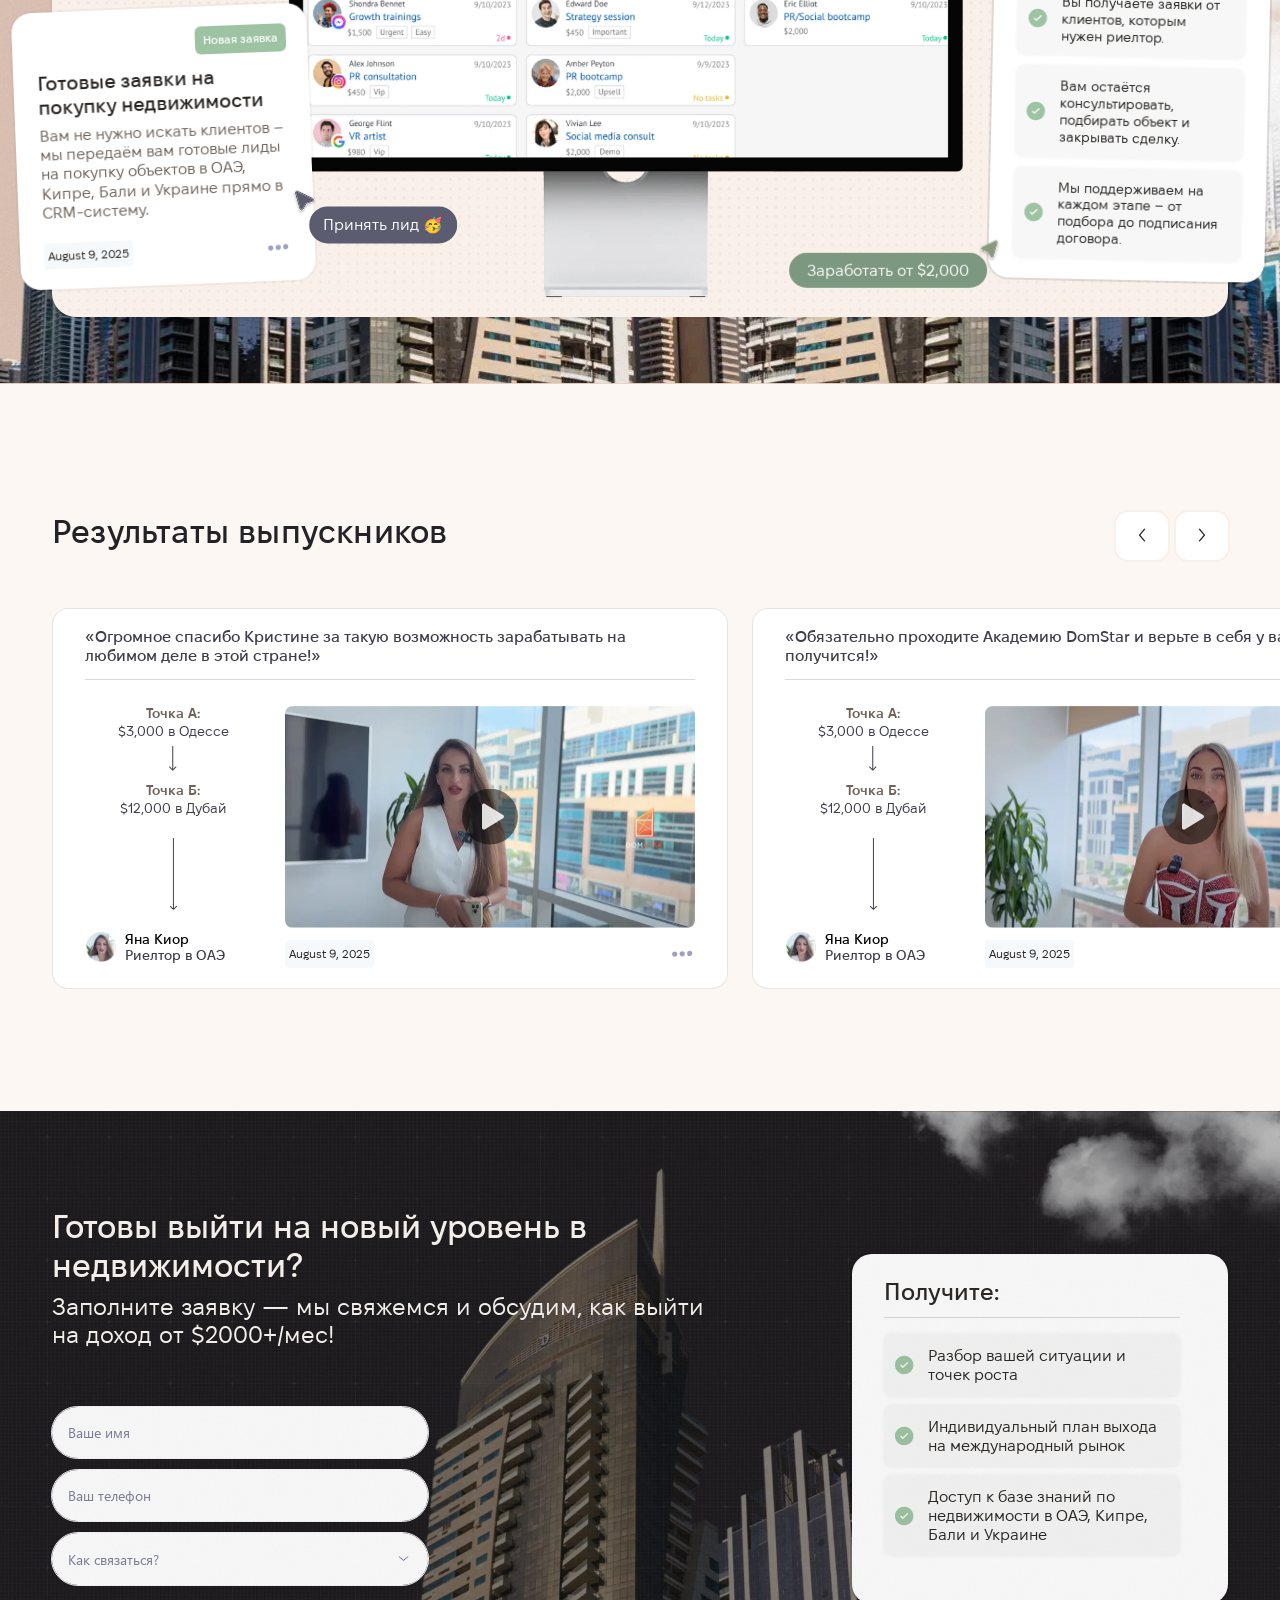
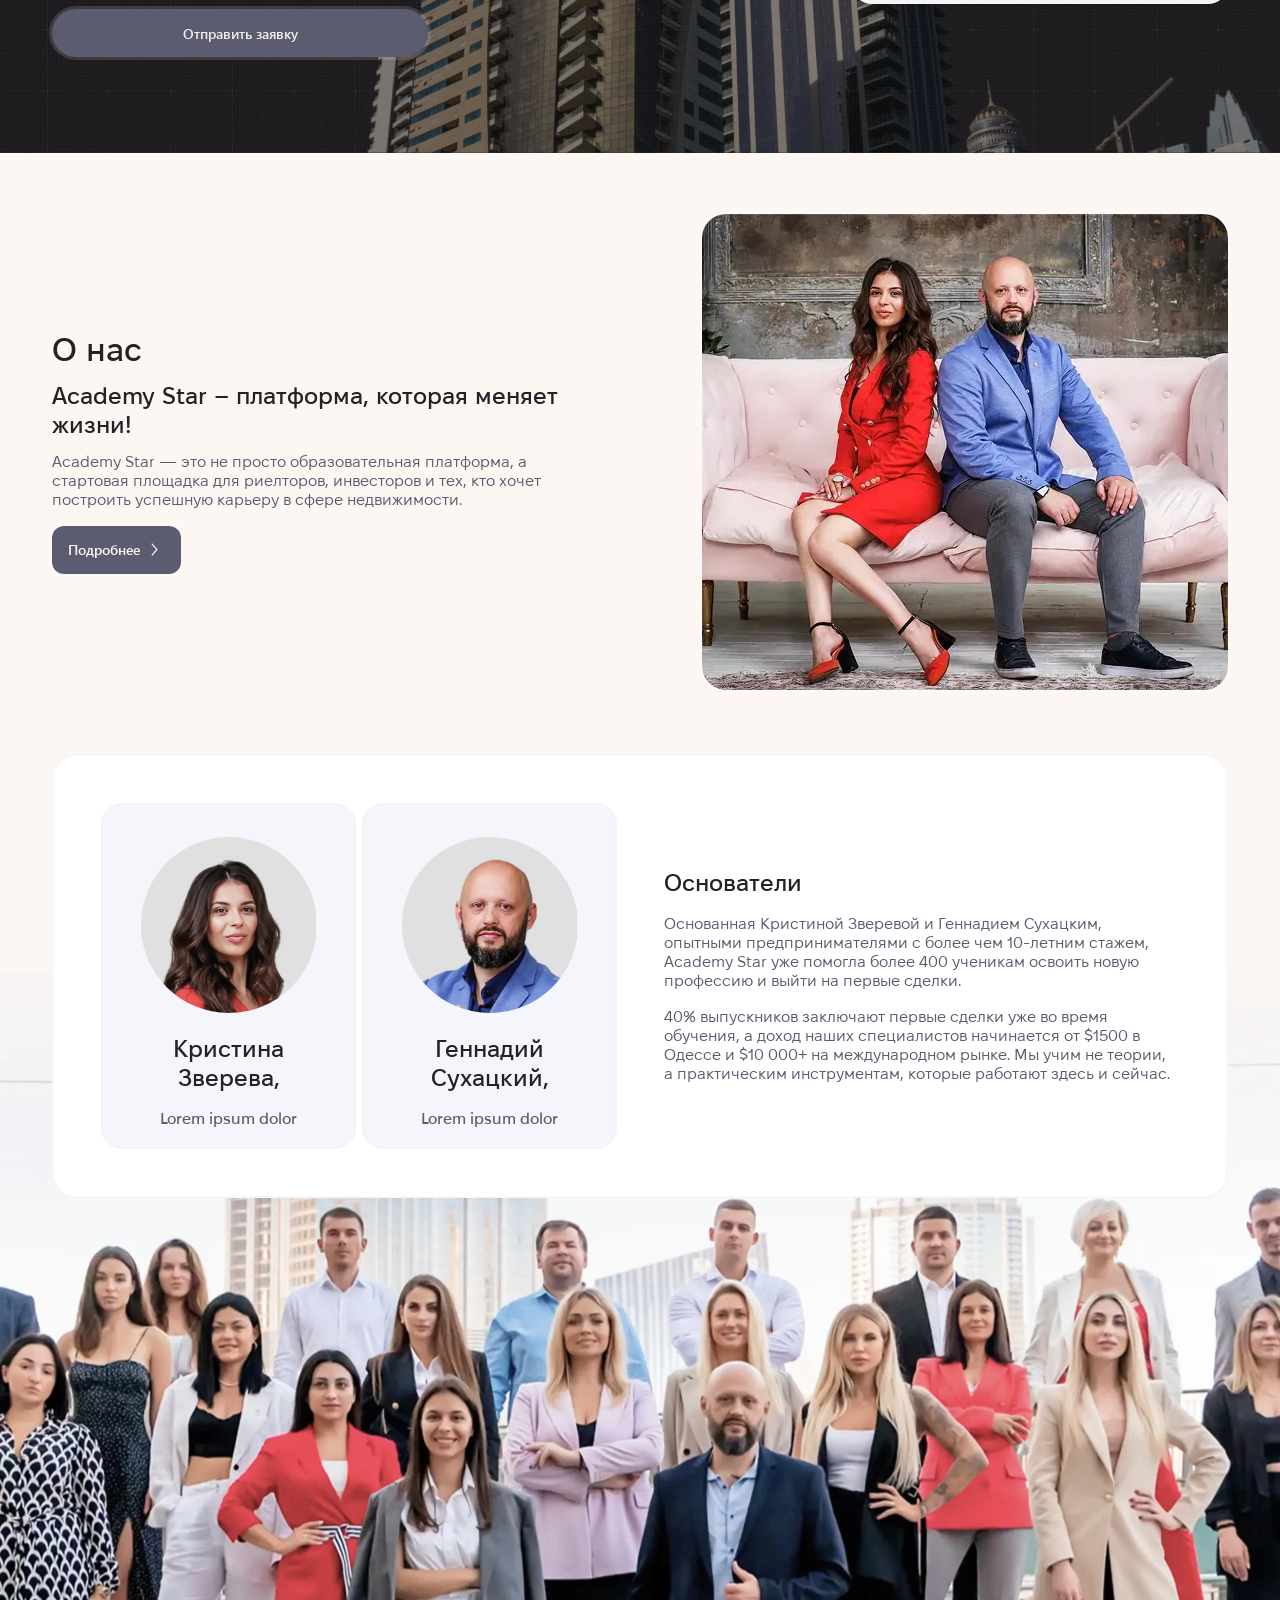
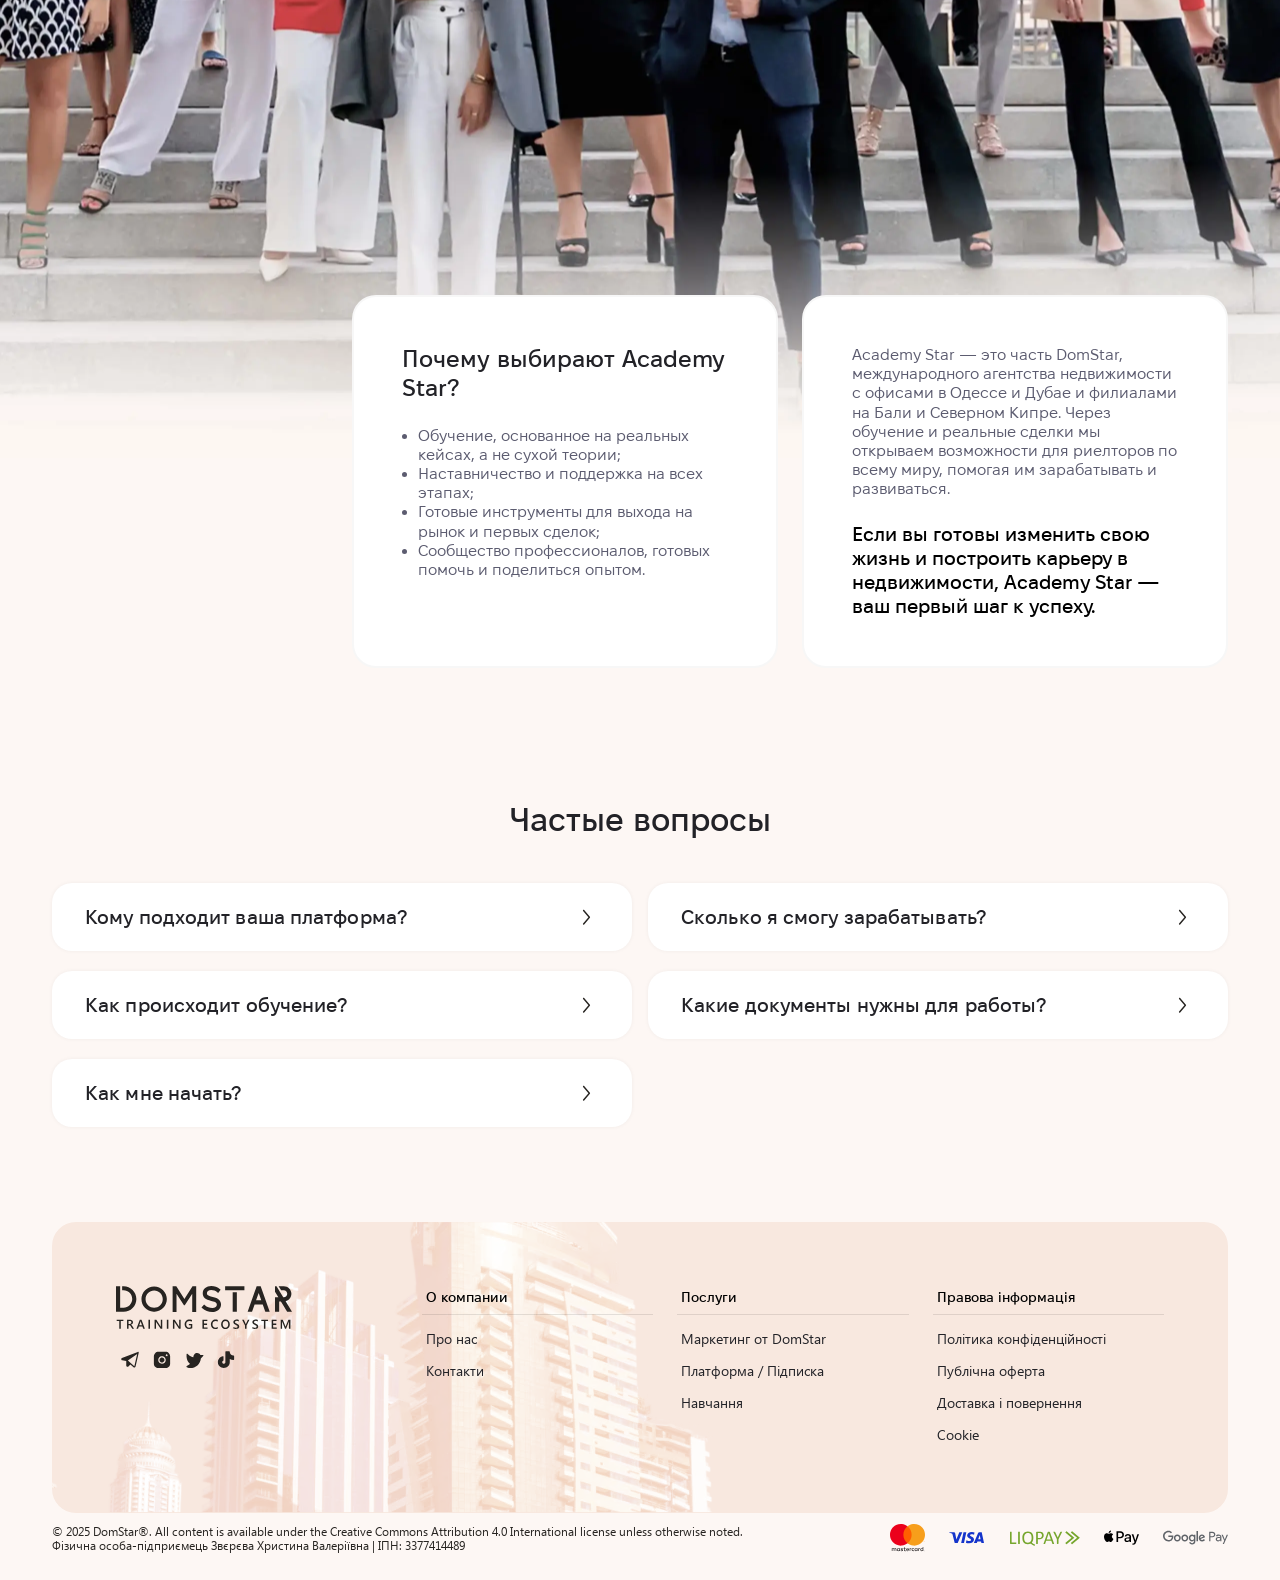
==== commit 901391ad: "fix" ====
--- a/index.html
+++ b/index.html
@@ -68,13 +68,13 @@
             <nav class="nav" aria-label="Главное меню">
                 <ul class="nav__list">
                     <li class="nav__item">
-                        <a href="#marketing" class="nav__link">Маркетинг</a>
+                        <a href="marketing.html" class="nav__link">Маркетинг</a>
                     </li>
                     <li class="nav__item">
-                        <a href="#platform" class="nav__link">Платформа</a>
+                        <a href="courses.html" class="nav__link">Платформа</a>
                     </li>
                     <li class="nav__item">
-                        <a href="#courses" class="nav__link">Обучение</a>
+                        <a href="education.html" class="nav__link">Обучение</a>
                     </li>
                     <li class="nav__item">
                         <a href="#company" class="nav__link">Компания</a>
@@ -103,13 +103,13 @@
                 <nav class="nav__list__nav" aria-label="Главное меню">
                     <ul class="nav__list__list">
                         <li class="nav__list__item">
-                            <a href="#marketing" class="nav__list__link">Маркетинг</a>
+                            <a href="marketing.html" class="nav__list__link">Маркетинг</a>
                         </li>
                         <li class="nav__list__item">
-                            <a href="#platform" class="nav__list__link">Платформа</a>
+                            <a href="courses.html" class="nav__list__link">Платформа</a>
                         </li>
                         <li class="nav__list__item">
-                            <a href="#courses" class="nav__list__link">Обучение</a>
+                            <a href="education.html" class="nav__list__link">Обучение</a>
                         </li>
                         <li class="nav__list__item">
                             <a href="#company" class="nav__list__link">Компания</a>
--- a/style/style.css
+++ b/style/style.css
@@ -41,6 +41,15 @@
   font-display: swap;
   src: url("../fonts/SegoeUI-SemiBold.woff2") format("woff2"),
     url("../fonts/SegoeUI-SemiBold.woff") format("woff");
+}
+
+@font-face {
+  font-family: "Inter";
+  font-style: normal;
+  font-weight: 600;
+  font-display: swap;
+  src: url("../fonts/Inter-Medium.woff2") format("woff2"),
+    url("../fonts/Inter-Medium.woff") format("woff");
 }
 
 :root {
@@ -56,7 +65,7 @@
   --colors-amber-900: #4a4a3d;
   --colors-amber-950: #272721;
   --colors-Blue-100: #eaeafa;
-  --colors-blue-200: #e0e0f7;
+  --colors-Blue-200: #e0e0f7;
   --colors-blue-300: #d5d6f4;
   --colors-blue-400: #cbccf2;
   --colors-Blue-50: #f5f5fc;
@@ -84,14 +93,14 @@
   --colors-green-50: #f5fcf6;
   --colors-green-500: #c0efc8;
   --colors-Green-600: #9dc3a3;
-  --colors-green-700: #7c9880;
+  --colors-Green-700: #7c9880;
   --colors-green-800: #5c705f;
   --colors-green-900: #3e4a40;
   --colors-green-950: #222722;
   --colors-lime-100: #f1faea;
   --colors-lime-200: #eaf7df;
   --colors-lime-300: #e3f4d5;
-  --colors-lime-400: #dcf2ca;
+  --colors-Lime-400: #dcf2ca;
   --colors-lime-50: #f8fcf4;
   --colors-lime-500: #d5efc0;
   --colors-lime-600: #aec39d;
@@ -112,8 +121,8 @@
   --colors-pink-950: #272123;
   --colors-Red-100: #faf0ea;
   --colors-Red-200: #f8e8df;
-  --colors-red-300: #f5e0d5;
-  --colors-red-400: #f2d9ca;
+  --colors-Red-300: #f5e0d5;
+  --colors-Red-400: #f2d9ca;
   --colors-Red-50: #fdf7f4;
   --colors-Red-500: #efd1c0;
   --colors-Red-600: #c3ab9d;
@@ -121,7 +130,7 @@
   --colors-Red-800: #70635b;
   --colors-Red-900: #4a423d;
   --colors-Red-950: #272421;
-  --colors-sky-100: #eaf4fa;
+  --colors-Sky-100: #eaf4fa;
   --colors-sky-200: #e0eef7;
   --colors-sky-300: #d5e9f4;
   --colors-sky-400: #cbe3f2;
@@ -163,6 +172,7 @@
   --colors-base-white-15: #ffffff26;
   --colors-base-white-25: #ffffff40;
   --colors-base-yellow100: #fd8e1f;
+  --fonts-size-12: 12px;
   --fonts-size-14: 14px;
   --fonts-size-16: 16px;
   --fonts-size-18: 18px;
@@ -175,12 +185,12 @@
   --fonts-size-58: 58px;
   --fonts-size-83: 83px;
   --fonts-size-100: 100px;
-  --fonts-family-fixel-text: Fixel Text;
-  --fonts-family-Segoe-UI: Segoe UI;
-  --fonts-weight-bold: Bold;
-  --fonts-weight-medium: Medium;
-  --fonts-weight-regular: Regular;
-  --fonts-weight-semi-bold: SemiBold;
+  --fonts-family-fixel-text: "Fixel Text", sans-serif;
+  --fonts-family-Segoe-UI: "Segoe UI", sans-serif;
+  --fonts-weight-regular: 400;
+  --fonts-weight-medium: 500;
+  --fonts-weight-semi-bold: 600;
+  --fonts-weight-bold: 700;
 }
 
 * {
@@ -189,9 +199,12 @@
 }
 
 body {
-  font-family: "Fixel Text";
+  font-family: var(--fonts-family-fixel-text);
   font-size: var(--fonts-size-14);
+  font-weight: var(--fonts-weight-regular);
+  line-height: 1.2;
   font-style: normal;
+  overflow-x: hidden;
 }
 
 input {
@@ -204,7 +217,6 @@
   color: var(--colors-Blue-700);
   font-family: var(--fonts-family-Segoe-UI);
   font-size: var(--fonts-size-14);
-  font-weight: 400;
   line-height: 110%;
   width: 100%;
   flex: 1;
@@ -215,7 +227,6 @@
   color: var(--colors-Blue-700);
   font-family: var(--fonts-family-Segoe-UI);
   font-size: var(--fonts-size-14);
-  font-weight: 400;
   line-height: 110%;
 }
 
@@ -245,12 +256,17 @@
   color: var(--colors-Blue-700);
   font-family: var(--fonts-family-Segoe-UI);
   font-size: var(--fonts-size-14);
-  font-weight: 400;
   line-height: 110%;
   transition: all 0.4s;
 }
 
 #contact-method {
+  -webkit-appearance: none;
+  -moz-appearance: none;
+  appearance: none;
+}
+
+#contact-method2 {
   -webkit-appearance: none;
   -moz-appearance: none;
   appearance: none;
@@ -309,7 +325,7 @@
   font-size: var(--fonts-size-14);
   font-family: var(--fonts-family-Segoe-UI);
   font-weight: 600;
-  line-height: 120%;
+
   border: none;
   transition: all 0.4s;
 }
@@ -341,7 +357,7 @@
   color: var(--colors-Red-50);
   font-family: var(--fonts-family-Segoe-UI);
   font-weight: 600;
-  line-height: 120%;
+
   border: none;
   transition: all 0.4s;
 }
@@ -373,7 +389,7 @@
   color: var(--colors-Red-950);
   font-family: var(--fonts-family-Segoe-UI);
   font-weight: 600;
-  line-height: 120%;
+
   border: none;
   transition: all 0.4s;
 }
@@ -405,7 +421,7 @@
   color: var(--colors-Red-950);
   font-family: var(--fonts-family-Segoe-UI);
   font-weight: 600;
-  line-height: 120%;
+
   border: none;
   transition: all 0.4s;
 }
@@ -454,8 +470,7 @@
   flex: 1 0 0;
   color: var(--colors-Red-50);
   font-family: var(--fonts-family-Segoe-UI);
-  font-size: 12px;
-  font-weight: 400;
+  font-size: var(--fonts-size-12);
   line-height: 107%;
 }
 
@@ -472,9 +487,9 @@
   border: none;
   color: var(--colors-Fuchsia-50);
   font-family: var(--fonts-family-Segoe-UI);
-  font-size: 12px;
+  font-size: var(--fonts-size-12);
   font-weight: 600;
-  line-height: 120%;
+
   cursor: pointer;
   transition: all 0.4s;
 }
@@ -515,12 +530,14 @@
   bottom: 0;
   background-color: rgba(0, 0, 0, 0.5);
   z-index: 8;
-  max-height: 0;
-  transition: max-height 0.5s;
+  opacity: 0;
+  visibility: hidden;
+  transition: opacity 0.4s ease-in-out, visibility 0.4s;
 }
 
 .menu-overlay.active {
-  max-height: 100vh;
+  opacity: 1;
+  visibility: visible;
 }
 
 body.menu-open {
@@ -605,11 +622,23 @@
   flex-direction: column;
   z-index: 9;
   max-height: 0;
-  transition: max-height 0.5s;
+  opacity: 0;
+  visibility: hidden;
+  transform: translateY(-20px);
+  transition: max-height 0.4s ease-in-out, opacity 0.4s ease-in-out,
+    transform 0.4s ease-in-out, visibility 0.4s;
 }
 
 .nav__list__nav {
   padding-top: 24px;
+  opacity: 0;
+  transform: translateY(20px);
+  transition: opacity 0.5s ease-in-out 0.1s, transform 0.5s ease-in-out 0.1s;
+}
+
+.mobile-links.open .nav__list__nav {
+  opacity: 1;
+  transform: translateY(0);
 }
 
 .nav__list__list {
@@ -629,15 +658,18 @@
 .nav__list__link {
   color: var(--colors-Fuchsia-50);
   font-family: var(--fonts-family-Segoe-UI);
-  font-size: 12px;
+  font-size: var(--fonts-size-12);
   font-weight: 600;
-  line-height: 120%;
+
   text-decoration: none;
 }
 
 .mobile-links.open {
   max-height: 100vh;
   min-height: 100vh;
+  opacity: 1;
+  visibility: visible;
+  transform: translateY(0);
 }
 
 .header__logo {
@@ -654,6 +686,14 @@
   gap: 12px;
   align-self: stretch;
   flex-wrap: wrap;
+  opacity: 0;
+  transform: translateY(20px);
+  transition: opacity 0.5s ease-in-out 0.2s, transform 0.5s ease-in-out 0.2s;
+}
+
+.mobile-links.open .header__actions {
+  opacity: 1;
+  transform: translateY(0);
 }
 
 .mobile-links .header__actions .header__join-button {
@@ -673,9 +713,9 @@
   background: var(--colors-base-white-100);
   color: var(--colors-Red-950);
   font-family: var(--fonts-family-Segoe-UI);
-  font-size: 12px;
+  font-size: var(--fonts-size-12);
   font-weight: 600;
-  line-height: 120%;
+
   transition: all 0.4s;
 }
 
@@ -695,6 +735,14 @@
   justify-content: center;
   gap: 4px;
   align-self: stretch;
+  opacity: 0;
+  transform: translateY(20px);
+  transition: opacity 0.5s ease-in-out 0.3s, transform 0.5s ease-in-out 0.3s;
+}
+
+.mobile-links.open .nav__list__social {
+  opacity: 1;
+  transform: translateY(0);
 }
 
 .nav__list__social--item {
@@ -772,7 +820,7 @@
   text-align: center;
   text-shadow: 0px 0px 44px rgba(0, 0, 0, 0.45);
   font-size: var(--fonts-size-40);
-  font-weight: 500;
+  font-weight: var(--fonts-weight-medium);
   line-height: 100%;
 }
 
@@ -799,8 +847,7 @@
   flex-wrap: wrap;
   color: var(--colors-Blue-950);
   text-align: center;
-  font-size: 14px;
-  font-weight: 400;
+  font-size: var(--fonts-size-14);
   line-height: 100%;
 }
 
@@ -813,7 +860,7 @@
 .hero__promo .hero__cta {
   border: none;
   text-decoration: none;
-  font-size: 12px;
+  font-size: var(--fonts-size-12);
   height: 48px;
   padding: 14px 16px;
 }
@@ -861,8 +908,8 @@
 .realEstateSection-card h3 {
   color: var(--colors-Blue-950);
   font-size: var(--fonts-size-18);
-  font-weight: 500;
-  line-height: 120%;
+  font-weight: var(--fonts-weight-medium);
+
   margin-bottom: 7px;
   position: relative;
   z-index: 1;
@@ -870,9 +917,8 @@
 
 .realEstateSection-card p {
   color: var(--colors-Blue-900);
-  font-size: 12px;
-  font-weight: 400;
-  line-height: 120%;
+  font-size: var(--fonts-size-12);
+
   margin-bottom: 44px;
   position: relative;
   z-index: 1;
@@ -907,8 +953,7 @@
 
 .realEstateSection-card.realEstateSection-card2 {
   outline: 2px solid var(--colors-base-white-25);
-  background:
-    image-set(
+  background: image-set(
       url(../img/bg-img.webp) type("image/webp"),
       url(../img/bg-img.png) type("image/png")
     ),
@@ -962,11 +1007,11 @@
 }
 
 .realEstateSection-card3 img {
-    width: calc(100% + 48px);
-    height: 171px;
-    object-fit: cover;
-    object-position: center 1px;
-    margin: 0 -24px 10px -24px;
+  width: calc(100% + 48px);
+  height: 171px;
+  object-fit: cover;
+  object-position: center 1px;
+  margin: 0 -24px 10px -24px;
 }
 
 .realEstateSection-card3 .button img {
@@ -989,7 +1034,7 @@
   padding: 14px 16px;
   width: 100%;
   text-decoration: none;
-  font-size: 12px;
+  font-size: var(--fonts-size-12);
 }
 
 .realEstateSection-card3 a img {
@@ -1016,31 +1061,67 @@
 }
 
 .accordion-content {
-  display: none;
-}
-
-.accordion-item:hover .accordion-content {
-  display: block;
-  animation: slideDown 0.3s ease;
-}
-
-@keyframes slideDown {
-  from {
-    height: 0;
-  }
-
-  to {
-    height: auto;
+  max-height: 0;
+  overflow: hidden;
+  opacity: 0;
+  transform: translateY(-10px);
+  transition: max-height 0.4s ease-in-out, opacity 0.4s ease-in-out,
+    transform 0.4s ease-in-out;
+}
+
+@media (min-width: 769px) {
+  .accordion-item:hover .accordion-content {
+    max-height: 200px;
+    opacity: 1;
+    transform: translateY(0);
+  }
+
+  .accordion-item:hover {
+    background: var(--colors-Red-900);
+    z-index: 10;
+  }
+
+  .accordion-item:nth-of-type(1):hover {
+    transform: translateY(-5px) !important;
+  }
+
+  .accordion-item:nth-of-type(2):hover {
+    transform: translateY(-29px) !important;
+  }
+
+  .accordion-item:nth-of-type(3):hover {
+    transform: translateY(-75px) !important;
+  }
+
+  .accordion-item:nth-of-type(4):hover {
+    transform: translateY(-120px) !important;
+  }
+
+  .accordion-item:hover .accordion-header {
+    color: var(--colors-Red-50);
+  }
+
+  .accordion-item:hover .accordion-header-arrow {
+    transform: rotate(90deg);
+    filter: brightness(0) saturate(100%) invert(99%) sepia(21%) saturate(468%)
+      hue-rotate(259deg) brightness(120%) contrast(100%);
   }
 }
 
 @media (max-width: 768px) {
   .accordion-content {
-    display: none;
+    max-height: 0;
+    overflow: hidden;
+    opacity: 0;
+    transform: translateY(-10px);
+    transition: max-height 0.4s ease-in-out, opacity 0.4s ease-in-out,
+      transform 0.4s ease-in-out;
   }
 
   .accordion-item.active .accordion-content {
-    display: block;
+    max-height: 200px;
+    opacity: 1;
+    transform: translateY(0);
   }
 }
 
@@ -1063,9 +1144,7 @@
 .targetAudienceSection .wrapper h2 {
   color: var(--colors-Blue-950);
   font-size: var(--fonts-size-24);
-  font-style: normal;
-  font-weight: 500;
-  line-height: 120%;
+  font-weight: var(--fonts-weight-medium);
 }
 
 .targetAudienceSection__box {
@@ -1089,7 +1168,8 @@
 .targetAudienceSection__box-accardion {
   min-width: 288px;
   flex: 1 0 0;
-  max-height: 484px;
+  max-height: 520px;
+  padding-top: 24px;
 }
 
 .targetAudienceSection__box-img img {
@@ -1104,8 +1184,9 @@
   gap: 16px;
   color: var(--colors-Red-950);
   font-size: var(--fonts-size-18);
-  font-weight: 500;
-  line-height: 120%;
+  font-weight: var(--fonts-weight-medium);
+
+  transition: color 0.3s ease-in-out;
 }
 
 .accordion-header-icon {
@@ -1120,6 +1201,7 @@
 
 .accordion-header-arrow {
   margin-left: auto;
+  transition: transform 0.3s ease-in-out, filter 0.3s ease-in-out;
 }
 
 .accordion-item {
@@ -1130,10 +1212,39 @@
   border-radius: 12px;
   border: 2px solid var(--colors-base-white-25);
   background: var(--colors-Blue-100);
+  cursor: pointer;
+}
+
+.accordion-item:hover {
+  border-color: var(--colors-Red-200);
 }
 
 .accordion-item.active {
   background: var(--colors-Red-900);
+  z-index: 10;
+  transform: translateY(-5px) !important;
+}
+
+.accordion-item.active:nth-of-type(1) {
+  transform: translateY(-5px) !important;
+}
+
+.accordion-item.active:nth-of-type(2) {
+  transform: translateY(-29px) !important;
+}
+
+.accordion-item.active:nth-of-type(3) {
+  transform: translateY(-75px) !important;
+}
+
+.accordion-item.active:nth-of-type(4) {
+  transform: translateY(-120px) !important;
+}
+
+.accordion-item.active .accordion-content {
+  max-height: 200px;
+  opacity: 1;
+  transform: translateY(0);
 }
 
 .accordion-item.active .accordion-header {
@@ -1147,27 +1258,37 @@
 }
 
 .accordion-content p {
-  background: var(--colors-Red-900);
   color: var(--colors-Red-50);
-  font-size: 12px;
-  font-weight: 400;
-  line-height: 120%;
+  font-size: var(--fonts-size-12);
 }
 
 .accordion-item:nth-of-type(1) {
   transform: translateY(0);
+  z-index: 4;
+  transition: transform 0.3s ease-in-out, background 0.3s ease-in-out,
+    border-color 0.3s ease-in-out;
 }
 
 .accordion-item:nth-of-type(2) {
   transform: translateY(-24px);
+  z-index: 3;
+  transition: transform 0.3s ease-in-out, background 0.3s ease-in-out,
+    border-color 0.3s ease-in-out;
 }
 
 .accordion-item:nth-of-type(3) {
-  transform: translateY(-48px);
+  transform: translateY(-70px);
+  z-index: 2;
+  transition: transform 0.3s ease-in-out, background 0.3s ease-in-out,
+    border-color 0.3s ease-in-out;
 }
 
 .accordion-item:nth-of-type(4) {
-  transform: translateY(-72px);
+  transform: translateY(-115px);
+  z-index: 1;
+  padding-bottom: 20px;
+  transition: transform 0.3s ease-in-out, background 0.3s ease-in-out,
+    border-color 0.3s ease-in-out;
 }
 
 .accordion-header-arrow {
@@ -1178,7 +1299,6 @@
   background-attachment: fixed;
   background-position: center;
   background-size: cover;
-  /* height: 828px; */
   height: auto;
   width: 100%;
   padding: 64px 16px;
@@ -1190,6 +1310,15 @@
     url(../img/paralax.jpg) type("image/jpeg")
   );
   position: relative;
+}
+
+.parallax-marketing {
+  background-image: image-set(
+    url(../img/parallax-marketing.webp) type("image/webp"),
+    url(../img/parallax-marketing.jpg) type("image/jpeg")
+  );
+  position: relative;
+  background-position: top;
 }
 
 .parallax::before {
@@ -1270,16 +1399,13 @@
 .education__content-title h3 {
   color: var(--colors-Blue-950);
   font-size: var(--fonts-size-24);
-  font-weight: 400;
-  line-height: 120%;
+
   margin-bottom: 12px;
 }
 
 .education__content-title p {
   color: var(--colors-Blue-800);
-  font-size: 12px;
-  font-weight: 400;
-  line-height: 120%;
+  font-size: var(--fonts-size-12);
 }
 
 .education__content-grid {
@@ -1307,9 +1433,8 @@
 
 .education__content-card p {
   color: var(--colors-Blue-950);
-  font-size: 12px;
-  font-weight: 400;
-  line-height: 120%;
+  font-size: var(--fonts-size-12);
+
   max-width: 150px;
   width: 100%;
 }
@@ -1378,24 +1503,20 @@
   color: var(--colors-Blue-950);
   text-align: center;
   font-size: var(--fonts-size-18);
-  font-weight: 500;
-  line-height: 120%;
+  font-weight: var(--fonts-weight-medium);
 }
 
 .targetAudienceSections__title-text h3 {
   color: var(--colors-Blue-950);
   text-align: center;
   font-size: var(--fonts-size-24);
-  font-weight: 500;
-  line-height: 120%;
+  font-weight: var(--fonts-weight-medium);
 }
 
 .targetAudienceSections__title-text p {
   color: var(--colors-Blue-900);
   text-align: center;
   font-size: var(--fonts-size-18);
-  font-weight: 400;
-  line-height: 120%;
 }
 
 .targetAudienceSections__title-btn {
@@ -1414,7 +1535,7 @@
   padding: 14px 16px;
   text-decoration: none;
   gap: 4px;
-  font-size: 12px;
+  font-size: var(--fonts-size-12);
 }
 
 .targetAudienceSections__card {
@@ -1451,16 +1572,13 @@
   color: var(--colors-Blue-950);
   text-align: center;
   font-size: var(--fonts-size-18);
-  font-weight: 500;
-  line-height: 120%;
+  font-weight: var(--fonts-weight-medium);
 }
 
 .targetAudienceSections__card-content p {
   color: var(--colors-Blue-900);
   text-align: center;
-  font-size: 12px;
-  font-weight: 400;
-  line-height: 120%;
+  font-size: var(--fonts-size-12);
 }
 
 .leadManagementSection {
@@ -1577,15 +1695,12 @@
 .leadManagementSection-title h3 {
   color: var(--colors-Red-950);
   font-size: var(--fonts-size-16);
-  font-weight: 500;
-  line-height: 120%;
+  font-weight: var(--fonts-weight-medium);
 }
 
 .leadManagementSection-title p {
   color: var(--colors-Red-800);
-  font-size: 12px;
-  font-weight: 400;
-  line-height: 120%;
+  font-size: var(--fonts-size-12);
 }
 
 .leadManagementSection-date {
@@ -1597,8 +1712,7 @@
 
 .leadManagementSection-date-text {
   color: var(--colors-Red-950);
-  font-size: 12px;
-  font-weight: 400;
+  font-size: var(--fonts-size-12);
   padding: 6px 4px;
   border-radius: 4px;
   background: var(--colors-Sky-50);
@@ -1612,8 +1726,8 @@
   border-radius: 6px;
   background: var(--colors-Green-600);
   color: var(--colors-base-white-100);
-  font-size: 12px;
-  font-weight: 500;
+  font-size: var(--fonts-size-12);
+  font-weight: var(--fonts-weight-medium);
 }
 
 .leadManagementSection-arrow {
@@ -1627,9 +1741,7 @@
   border: 2px solid var(--colors-Blue-800);
   background: var(--colors-Blue-800);
   color: var(--colors-base-white-100);
-  font-size: 12px;
-  font-weight: 400;
-  line-height: 120%;
+  font-size: var(--fonts-size-12);
 }
 
 .leadManagementSection-arrow::before {
@@ -1660,10 +1772,9 @@
 }
 
 .lead-management__card-title {
-  color: var(--colors-Red-950, #272421);
+  color: var(--colors-Red-950);
   font-size: var(--fonts-size-16);
-  font-weight: 500;
-  line-height: 120%;
+  font-weight: var(--fonts-weight-medium);
   width: 100%;
   padding-bottom: 9px;
   border-bottom: 1px solid rgba(0, 0, 0, 0.15);
@@ -1687,9 +1798,7 @@
   background: #f7f7f7;
   box-shadow: 0px 0px 4px 0px rgba(0, 0, 0, 0.05);
   color: var(--colors-Red-950);
-  font-size: 12px;
-  font-weight: 400;
-  line-height: 120%;
+  font-size: var(--fonts-size-12);
 }
 
 .lead-management__benefits-item img {
@@ -1709,9 +1818,7 @@
   border: 2px solid #7c9880;
   background: #7c9880;
   color: var(--colors-base-white-100);
-  font-size: 12px;
-  font-weight: 400;
-  line-height: 120%;
+  font-size: var(--fonts-size-12);
 }
 
 .lead-management__badge--green::before {
@@ -1728,14 +1835,13 @@
 
 .lead-management__benefits-text {
   color: var(--colors-Red-950);
-  font-size: 12px;
-  font-weight: 400;
-  line-height: 120%;
+  font-size: var(--fonts-size-12);
 }
 
 .graduates {
   background: var(--colors-Red-50);
   padding: 61px 0 63px 16px;
+  overflow: hidden;
 }
 
 .graduates .wrapper {
@@ -1762,8 +1868,8 @@
 .graduates__title {
   color: var(--colors-Blue-950);
   font-size: var(--fonts-size-24);
-  font-weight: 500;
-  line-height: 120%;
+  font-weight: var(--fonts-weight-medium);
+  letter-spacing: 0.2px;
 }
 
 .graduates__nav {
@@ -1807,6 +1913,7 @@
 
 .graduates__slider {
   width: 100%;
+  overflow: visible !important;
 }
 
 .graduates__nav button::after {
@@ -1823,6 +1930,12 @@
   flex-direction: column;
   align-items: flex-start;
   gap: 10px;
+  transition: all 0.4s;
+}
+
+.graduates__slide:hover {
+  border: 1px solid var(--colors-Blue-200);
+  background: var(--colors-Pink-100);
 }
 
 .graduates__quote {
@@ -1833,9 +1946,8 @@
 
 .graduates__quote p {
   color: var(--colors-Blue-900);
-  font-size: 12px;
-  font-weight: 500;
-  line-height: 120%;
+  font-size: var(--fonts-size-12);
+  font-weight: var(--fonts-weight-medium);
 }
 
 .graduates__quote-box {
@@ -1884,7 +1996,7 @@
 .graduates__point dt {
   color: var(--colors-Red-800);
   text-align: center;
-  font-size: 12px;
+  font-size: var(--fonts-size-12);
   font-weight: 600;
   line-height: 100%;
 }
@@ -1892,9 +2004,7 @@
 .graduates__point dd {
   color: var(--colors-Blue-900);
   text-align: center;
-  font-size: 12px;
-  font-weight: 400;
-  line-height: 120%;
+  font-size: var(--fonts-size-12);
 }
 
 .graduates__meta {
@@ -1955,16 +2065,14 @@
 
 .graduates__name {
   color: var(--colors-base-black-100);
-  font-size: 12px;
-  font-weight: 500;
+  font-size: var(--fonts-size-12);
+  font-weight: var(--fonts-weight-medium);
   line-height: 100%;
 }
 
 .graduates__name span {
   color: var(--colors-Blue-900);
-  font-size: 12px;
-  font-weight: 400;
-  line-height: 120%;
+  font-size: var(--fonts-size-12);
 }
 
 .graduates__video-play {
@@ -1987,8 +2095,7 @@
   border-radius: 4px;
   background: var(--colors-Sky-50);
   color: var(--colors-Red-950);
-  font-size: 12px;
-  font-weight: 400;
+  font-size: var(--fonts-size-12);
   line-height: 130%;
 }
 
@@ -2034,9 +2141,9 @@
   outline: 3px solid var(--colors-base-white-15);
   background: var(--colors-Blue-800);
   color: var(--colors-Red-50);
-  font-size: 12px;
+  font-size: var(--fonts-size-12);
   font-weight: 600;
-  line-height: 120%;
+
   width: 100%;
   transition: all 0.4s;
 }
@@ -2063,27 +2170,24 @@
 .cta__title h2 {
   color: var(--colors-Red-50);
   font-size: var(--fonts-size-24);
-  font-weight: 500;
-  line-height: 120%;
+  font-weight: var(--fonts-weight-medium);
 }
 
 .cta__form input,
 .cta__form select {
   height: 52px;
   padding: 16px;
-  font-size: 12px;
+  font-size: var(--fonts-size-12);
 }
 
 .cta__form input::placeholder,
 .cta__form select {
-  font-size: 12px;
+  font-size: var(--fonts-size-12);
 }
 
 .cta__title p {
   color: var(--colors-Red-50);
   font-size: var(--fonts-size-18);
-  font-weight: 400;
-  line-height: 120%;
 }
 
 .cta form {
@@ -2181,22 +2285,18 @@
 .about__content h2 {
   color: var(--colors-Blue-950);
   font-size: var(--fonts-size-24);
-  font-weight: 500;
-  line-height: 120%;
+  font-weight: var(--fonts-weight-medium);
 }
 
 .about__content h3 {
   color: var(--colors-Blue-950);
   font-size: var(--fonts-size-18);
-  font-weight: 500;
-  line-height: 120%;
+  font-weight: var(--fonts-weight-medium);
 }
 
 .about__content p {
   color: var(--colors-Blue-800);
-  font-size: 12px;
-  font-weight: 400;
-  line-height: 120%;
+  font-size: var(--fonts-size-12);
 }
 
 .about__content a {
@@ -2212,9 +2312,9 @@
   text-decoration: none;
   color: var(--colors-Red-50);
   font-family: var(--fonts-family-Segoe-UI);
-  font-size: 12px;
+  font-size: var(--fonts-size-12);
   font-weight: 600;
-  line-height: 120%;
+
   margin-top: 5px;
   transition: all 0.4s;
 }
@@ -2350,16 +2450,13 @@
   color: var(--colors-Blue-950);
   text-align: center;
   font-size: var(--fonts-size-18);
-  font-weight: 500;
-  line-height: 120%;
+  font-weight: var(--fonts-weight-medium);
 }
 
 .about__main-top--card figure .visually-hidden span {
   color: var(--colors-Blue-800);
   text-align: center;
-  font-size: 12px;
-  font-weight: 400;
-  line-height: 120%;
+  font-size: var(--fonts-size-12);
 }
 
 .about__main-top--content {
@@ -2374,8 +2471,7 @@
 .about__main-top--content h3 {
   color: var(--colors-Blue-950);
   font-size: var(--fonts-size-18);
-  font-weight: 500;
-  line-height: 120%;
+  font-weight: var(--fonts-weight-medium);
 }
 
 .about__main-top--text {
@@ -2389,9 +2485,7 @@
 
 .about__main-top--text p {
   color: var(--colors-Blue-800);
-  font-size: 12px;
-  font-weight: 400;
-  line-height: 120%;
+  font-size: var(--fonts-size-12);
 }
 
 .about__main-bottom {
@@ -2424,9 +2518,7 @@
 .about__main-bottom--card h4 {
   color: var(--colors-Blue-950);
   font-size: var(--fonts-size-18);
-  font-style: normal;
-  font-weight: 500;
-  line-height: 120%;
+  font-weight: var(--fonts-weight-medium);
 }
 
 .about__main-bottom--card ul {
@@ -2437,27 +2529,25 @@
 .about__main-bottom--card ul li,
 .about__main-bottom--card p {
   color: var(--colors-Blue-800);
-  font-size: 12px;
-  font-weight: 400;
-  line-height: 120%;
+  font-size: var(--fonts-size-12);
 }
 
 .about__main-bottom--card strong {
   color: var(--colors-base-black-100);
   font-size: var(--fonts-size-16);
-  font-style: normal;
-  font-weight: 500;
-  line-height: 120%;
+  font-weight: var(--fonts-weight-medium);
 }
 
 .faq-answer {
   max-height: 0;
   overflow: hidden;
-  transition: max-height 0.4s ease-out, padding 0.4s ease-out;
+  padding-top: 0;
+  transition: max-height 0.4s ease-out, padding-top 0.4s ease-out;
 }
 
 .faq-question[aria-expanded="true"] + .faq-answer {
-  max-height: 500px;
+  max-height: 1000px;
+  padding-top: 24px;
 }
 
 .faq {
@@ -2479,8 +2569,7 @@
   color: var(--colors-Blue-950);
   text-align: center;
   font-size: var(--fonts-size-24);
-  font-weight: 500;
-  line-height: 120%;
+  font-weight: var(--fonts-weight-medium);
 }
 
 .faq__box {
@@ -2502,7 +2591,7 @@
 }
 
 .faq-item {
-  padding: 21px 32px;
+  padding: 21px 32px 21px 32px;
   border-radius: 20px;
   width: 100%;
   background: var(--colors-base-white-100);
@@ -2525,11 +2614,13 @@
   padding: 0;
   border: none;
   gap: 24px;
+  font-family: var(--fonts-family-fixel-text);
   align-self: stretch;
   color: var(--colors-Blue-950);
   font-size: var(--fonts-size-16);
-  font-weight: 500;
-  line-height: 120%;
+  font-weight: var(--fonts-weight-medium);
+  line-height: 100%;
+  letter-spacing: 0.1px;
   text-align: left;
   width: 100%;
   transition: all 0.4s;
@@ -2558,17 +2649,15 @@
   transition: all 0.4s;
 }
 
-.faq-question[aria-expanded="true"] + .faq-answer {
-  margin-top: 24px;
-}
+/* margin-top заменён на padding-top для плавной анимации */
 
 .faq-question[aria-expanded="true"]::after {
   transform: rotate(90deg);
 }
 
 .footer {
-    padding: 21px 16px;
-    background: var(--colors-Red-50);
+  padding: 21px 16px;
+  background: var(--colors-Red-50);
 }
 
 .footer__top {
@@ -2596,6 +2685,10 @@
   margin: 0 auto;
 }
 
+.main-education .faq .faq__box-inner {
+  gap: 10px;
+}
+
 .footer__nav-col {
   display: flex;
   min-width: 138px;
@@ -2604,14 +2697,14 @@
   flex: 1 0 0;
 }
 
-.footer__nav-col h3{
+.footer__nav-col h3 {
   padding: 4px 4px 10px 4px;
   margin-bottom: 10px;
-  border-bottom: 1px solid rgba(0, 0, 0, 0.10);
+  border-bottom: 1px solid rgba(0, 0, 0, 0.1);
   color: var(--colors-base-black-100);
-  font-size: 12px;
-  font-weight: 500;
-  line-height: 100%; 
+  font-size: var(--fonts-size-12);
+  font-weight: var(--fonts-weight-medium);
+  line-height: 100%;
   width: 100%;
 }
 
@@ -2649,7 +2742,7 @@
 }
 
 .footer__nav {
-   position: relative;
+  position: relative;
   z-index: 2;
 }
 
@@ -2666,7 +2759,7 @@
   padding: 4px;
 }
 
-.footer__wrapper  {
+.footer__wrapper {
   display: flex;
   flex-direction: column;
   align-items: flex-start;
@@ -2678,10 +2771,8 @@
 .footer__copyright span {
   color: var(--colors-Red-950);
   text-align: center;
-  font-family: "Segoe UI";
-  font-size: 10px;
-  font-weight: 400;
-  line-height: 120%; 
+  font-family: var(--fonts-family-Segoe-UI);
+  font-size: 12px;
 }
 
 .footer__bottom {
@@ -2696,10 +2787,9 @@
 
 .footer__nav-link {
   color: var(--colors-Blue-950);
-  font-family: "Segoe UI";
-  font-size: 12px;
-  font-weight: 400;
-  line-height: 100%; 
+  font-family: var(--fonts-family-Segoe-UI);
+  font-size: var(--fonts-size-12);
+  line-height: 100%;
   text-decoration: none;
 }
 
@@ -2728,7 +2818,2852 @@
   object-fit: contain;
 }
 
+.about-us__page {
+  background: var(--colors-Red-100);
+  background-repeat: repeat;
+  position: relative;
+}
+
+.about-us__page::before {
+  content: "";
+  background: url(../img/Noise-about.png) repeat;
+  background-size: auto;
+  mix-blend-mode: hard-light;
+  position: absolute;
+  top: 0;
+  left: 0;
+  width: 100%;
+  height: 100%;
+  z-index: 0;
+}
+
+.breadcrumbs {
+  position: relative;
+  padding: 16px;
+  overflow: hidden;
+  z-index: 1;
+}
+
+.breadcrumbs ol {
+  display: flex;
+  max-width: 800px;
+  width: 100%;
+  margin: 0 auto;
+  position: relative;
+  z-index: 2;
+  align-items: center;
+}
+
+.breadcrumbs ol li {
+  height: 28px;
+  padding: 4px;
+  display: flex;
+  align-items: center;
+  gap: 4px;
+}
+
+.breadcrumbs ol li::after {
+  content: "";
+  background: url(../img/breadcrumbs.svg);
+  background-repeat: no-repeat;
+  background-size: contain;
+  width: 20px;
+  height: 20px;
+  display: flex;
+}
+
+.breadcrumbs ol li:nth-last-of-type(1)::after {
+  content: none;
+}
+
+.breadcrumbs ol li:nth-last-of-type(1) span {
+  color: rgba(0, 0, 0, 0.15);
+}
+
+.breadcrumbs ol li a {
+  text-decoration: none;
+  display: flex;
+}
+
+.breadcrumbs ol li span {
+  color: var(--colors-Blue-950);
+  font-family: var(--fonts-family-Segoe-UI);
+  font-size: var(--fonts-size-12);
+  line-height: 100%;
+  white-space: nowrap;
+  transition: all 0.4s;
+}
+
+.breadcrumbs ol li:hover span {
+  color: var(--colors-Red-700);
+}
+
+.breadcrumbs ol li:hover::after {
+  filter: brightness(0) saturate(100%) invert(59%) sepia(8%) saturate(692%)
+    hue-rotate(339deg) brightness(90%) contrast(85%);
+}
+
+.breadcrumbs ol li:active span {
+  color: var(--colors-Red-600);
+}
+
+.breadcrumbs ol li:active::after {
+  filter: brightness(0) saturate(100%) invert(69%) sepia(6%) saturate(1009%)
+    hue-rotate(338deg) brightness(104%) contrast(83%);
+}
+
+.about-us__section {
+  display: flex;
+  padding: 45px 16px 0px 16px;
+  flex-direction: column;
+  align-items: center;
+  position: relative;
+  z-index: 1;
+}
+
+.about-us__section .about__content {
+  gap: 6px;
+}
+
+.about-us__section .about__content h1 {
+  color: var(--colors-Blue-950);
+  font-size: var(--fonts-size-24);
+  font-weight: var(--fonts-weight-medium);
+}
+
+.about-us__section .about__content h2 {
+  color: var(--colors-Blue-950);
+  font-size: var(--fonts-size-18);
+  font-weight: var(--fonts-weight-medium);
+}
+
+.about-us__section .about__content p {
+  color: var(--colors-Blue-800);
+  font-size: var(--fonts-size-16);
+}
+
+.about-us__section .about__inner {
+  display: flex;
+  max-width: 800px;
+  align-items: flex-start;
+  align-content: flex-start;
+  margin: 0 auto;
+  gap: 41px;
+  align-self: stretch;
+  flex-wrap: wrap;
+}
+
+.about-us__section .about__inner .about__image {
+  height: 276px;
+  min-width: 256px;
+}
+
+.about-us__founders {
+  position: relative;
+  padding: 64px 16px 192px 16px;
+}
+
+.about-us__founders-bg {
+  position: absolute;
+  top: 0;
+  left: 0;
+  width: 100%;
+  height: 100%;
+  z-index: 0;
+}
+
+.about-us__founders-bg img {
+  width: 100%;
+  height: 100%;
+  object-fit: cover;
+  object-position: center;
+}
+
+.about-us__founders .about__main-top {
+  padding: 12px 12px 30px 12px;
+  border-radius: 24px;
+  gap: 21px;
+  margin: 0 auto;
+}
+
+.about-us__founders .about__main-top--cards {
+  min-width: 276px;
+  flex-direction: column;
+  gap: 17px;
+}
+
+.about-us__founders .about__main-top--card {
+  min-width: 256px;
+  padding: 22px 24px 19px;
+  width: 100%;
+  border-radius: 16px;
+  outline: 1px solid #f3f3f3;
+}
+
+.about-us__founders .about__main-top--card figure img {
+  width: 136px;
+  height: 136px;
+  object-fit: cover;
+}
+
+.about-us__founders .about__main-top--card figure {
+  gap: 10px;
+  width: 100%;
+}
+
+.about-us__founders .about__main-top--card figure .visually-hidden {
+  gap: 7px;
+  color: var(--colors-Blue-950);
+  text-align: center;
+  font-size: var(--fonts-size-12);
+  font-weight: var(--fonts-weight-medium);
+}
+
+.about-us__founders .about__main-top--card figure .visually-hidden span {
+  color: var(--colors-Blue-900);
+  font-weight: var(--fonts-weight-medium);
+}
+
+.about-us__founders .about__main-top--content {
+  padding: 24px 14px;
+  gap: 16px;
+  margin-bottom: 20px;
+}
+
+.about-us__founders .about__main-top--content h2 {
+  color: var(--colors-Blue-950);
+  font-size: var(--fonts-size-18);
+  font-weight: var(--fonts-weight-medium);
+}
+
+.about-us__founders .about__main-top--text {
+  gap: 15px;
+}
+
+.about-us__founders .about__main-top--text p {
+  font-weight: var(--fonts-weight-medium);
+}
+
+.about-us__stats {
+  display: flex;
+  align-items: center;
+  align-self: stretch;
+}
+
+.about-us__stats-list {
+  display: flex;
+  align-items: flex-start;
+  align-content: flex-start;
+  gap: 16px;
+  flex: 1 0 0;
+  flex-wrap: wrap;
+}
+
+.about-us__stats-item {
+  display: flex;
+  height: 200px;
+  min-width: 200px;
+  padding: 21px 22px;
+  flex-direction: column;
+  align-items: flex-start;
+  flex: 1 0 0;
+  border-radius: 12px;
+  outline: 1px solid #f3f3f3;
+  background: var(--colors-Blue-50);
+}
+
+.about-us__stats-value {
+  color: var(--colors-Blue-950);
+  font-size: var(--fonts-size-40);
+  font-weight: var(--fonts-weight-medium);
+  line-height: 100%;
+  margin-bottom: 7px;
+}
+
+.about-us__stats-label {
+  color: var(--colors-Blue-950);
+  font-size: var(--fonts-size-18);
+  font-weight: var(--fonts-weight-medium);
+  line-height: 100%;
+  margin-bottom: 16px;
+}
+
+.about-us__stats-desc {
+  color: var(--colors-Blue-800);
+  font-size: var(--fonts-size-12);
+  font-weight: var(--fonts-weight-medium);
+}
+
+.advantages {
+  position: relative;
+  z-index: 1;
+  padding: 61px 16px;
+  background: var(--colors-base-white-100);
+}
+
+.advantages .wrapper {
+  display: flex;
+  max-width: 800px;
+  flex-direction: column;
+  align-items: center;
+  gap: 23px;
+  align-self: stretch;
+  margin: 0 auto;
+}
+
+.advantages-title {
+  color: var(--colors-Blue-950);
+  text-align: center;
+  font-size: var(--fonts-size-24);
+  font-weight: var(--fonts-weight-medium);
+}
+
+.advantages__box {
+  display: flex;
+  align-items: flex-start;
+  align-content: flex-start;
+  gap: 12px 0px;
+  align-self: stretch;
+  flex-wrap: wrap;
+}
+
+.advantages__card {
+  display: flex;
+  min-width: 201px;
+  padding: 16px;
+  flex-direction: column;
+  gap: 26px;
+  justify-content: center;
+  align-items: flex-start;
+  flex: 1 0 0;
+}
+
+.advantages__image {
+  height: 228px;
+  width: 100%;
+  border-radius: 12px;
+  overflow: hidden;
+}
+
+.advantages__image img {
+  width: 100%;
+  height: 100%;
+  object-fit: cover;
+}
+
+.advantages__content {
+  display: flex;
+  max-width: 476px;
+  flex-direction: column;
+  align-items: flex-start;
+  align-self: stretch;
+  gap: 5px;
+}
+
+.advantages__content h3 {
+  color: var(--colors-Blue-950);
+  font-size: var(--fonts-size-18);
+  font-weight: var(--fonts-weight-medium);
+}
+
+.advantages__content p {
+  color: var(--colors-Blue-900);
+  font-size: var(--fonts-size-12);
+  font-weight: var(--fonts-weight-medium);
+}
+
+.main-education {
+  background: var(--colors-Red-100);
+  background-repeat: repeat;
+  position: relative;
+}
+
+.main-education::before {
+  content: "";
+  background: url(../img/Noise-about.png) repeat;
+  background-size: auto;
+  mix-blend-mode: hard-light;
+  position: absolute;
+  top: 0;
+  left: 0;
+  width: 100%;
+  height: 100%;
+  z-index: 0;
+}
+
+.main-education__wrapper {
+  position: relative;
+  z-index: 1;
+}
+
+.education-hero {
+  padding: 61px 16px;
+}
+
+.education-hero .wrapper {
+  display: flex;
+  max-width: 800px;
+  flex-direction: column;
+  align-items: flex-start;
+  gap: 59px;
+  align-self: stretch;
+  margin: 0 auto;
+  position: relative;
+  z-index: 5;
+}
+
+.education-hero__header {
+  display: flex;
+  flex-direction: column;
+  align-items: flex-start;
+  gap: 21px;
+  align-self: stretch;
+}
+
+.education-hero__header h1 {
+  color: var(--colors-base-black-100);
+  font-size: var(--fonts-size-24);
+  font-weight: var(--fonts-weight-medium);
+  letter-spacing: 0.2px;
+}
+
+.education-hero__subtitle {
+  color: var(--colors-Blue-900);
+  font-size: var(--fonts-size-16);
+  font-weight: var(--fonts-weight-medium);
+}
+
+.education-hero__info {
+  display: flex;
+  align-items: center;
+  align-content: center;
+  gap: 21px;
+  align-self: stretch;
+  flex-wrap: wrap;
+}
+
+.education-hero__authors {
+  display: flex;
+  min-width: 276px;
+  align-items: center;
+  gap: 12px;
+  flex: 1 0 0;
+}
+
+.education-hero__authors-avatars {
+  display: flex;
+  align-items: center;
+}
+
+.education-hero__avatar {
+  border-radius: 2727px;
+  border: 2px solid var(--colors-Red-50);
+  width: 48px;
+  height: 48px;
+  overflow: hidden;
+}
+
+.education-hero__avatar:nth-last-of-type(1) {
+  margin-left: -16px;
+}
+
+.education-hero__avatar img {
+  width: 100%;
+  height: 100%;
+  object-fit: cover;
+}
+
+.education-hero__authors-info {
+  display: flex;
+  flex-direction: column;
+  align-items: flex-start;
+  gap: 4px;
+  align-self: stretch;
+}
+
+.education-hero__authors-label {
+  color: var(--colors-Blue-800);
+  font-family: var(--fonts-family-Segoe-UI);
+  font-size: var(--fonts-size-12);
+  line-height: 110%;
+}
+
+.education-hero__authors-list {
+  display: flex;
+  flex-direction: column;
+  align-items: flex-start;
+  flex: 1 0 0;
+}
+
+.education-hero__authors-item {
+  color: var(--colors-Blue-950);
+  font-family: var(--fonts-family-Segoe-UI);
+  font-size: var(--fonts-size-12);
+  font-weight: 600;
+  line-height: 100%;
+}
+
+.education-hero__rating {
+  display: flex;
+  flex-direction: column;
+  justify-content: center;
+  align-items: flex-start;
+  gap: 5px;
+}
+
+.education-hero__rating-info {
+  display: flex;
+  align-items: center;
+  gap: 8px;
+  align-self: stretch;
+}
+
+.education-hero__rating-value {
+  color: var(--colors-Blue-950);
+  font-family: var(--fonts-family-Segoe-UI);
+  font-size: var(--fonts-size-12);
+  font-weight: 600;
+  line-height: 100%;
+}
+
+.education-hero__rating-count {
+  color: var(--colors-Blue-800);
+  font-family: var(--fonts-family-Segoe-UI);
+  font-size: var(--fonts-size-12);
+  line-height: 110%;
+}
+
+.main-education__banner {
+  position: relative;
+  padding: 64px 16px;
+}
+
+.main-education__banner-bg {
+  position: absolute;
+  top: 0;
+  left: 0;
+  width: 100%;
+  height: 100%;
+  z-index: 0;
+}
+
+.main-education__banner-bg img {
+  width: 100%;
+  height: 100%;
+  object-fit: cover;
+  object-position: center;
+}
+
+.main-education__banner-content {
+  position: relative;
+  display: flex;
+  max-width: 800px;
+  flex-direction: column;
+  margin: 0 auto;
+  gap: 10px;
+}
+
+.main-education__features-list {
+  display: flex;
+  align-items: flex-start;
+  align-content: flex-start;
+  gap: 8px;
+  align-self: stretch;
+  flex-wrap: wrap;
+}
+
+.main-education__feature {
+  display: flex;
+  height: 176px;
+  min-width: 176px;
+  padding: 24px 20px;
+  flex-direction: column;
+  align-items: flex-start;
+  gap: 10px;
+  flex: 1 0 0;
+  border-radius: 12px;
+  outline: 2px solid rgba(255, 255, 255, 0.25);
+}
+
+.main-education__feature--1 {
+  background: var(--colors-Red-50);
+}
+
+.main-education__feature--2 {
+  background: var(--colors-Pink-100);
+}
+
+.main-education__feature--3 {
+  background: var(--colors-Red-500);
+}
+
+.main-education__partners {
+  display: flex;
+  padding: 29px 24px 32px;
+  flex-direction: column;
+  border-radius: 12px;
+  outline: 2px solid rgba(255, 255, 255, 0.25);
+  background: var(--colors-Sky-100);
+}
+
+.main-education__feature-title {
+  color: var(--colors-Blue-950);
+  font-size: var(--fonts-size-12);
+  font-weight: var(--fonts-weight-medium);
+}
+
+.main-education__partners .main-education__feature-title {
+  margin-bottom: 9px;
+}
+
+.main-education__feature-text {
+  color: var(--colors-Blue-900);
+  font-size: var(--fonts-size-12);
+  font-weight: var(--fonts-weight-medium);
+}
+
+.main-education__partners .main-education__feature-text {
+  margin-bottom: 28px;
+}
+
+.main-education__partners-swiper {
+  width: calc(100% + 48px);
+  transform: translateX(-24px);
+}
+
+.main-education__partner-slide {
+  max-width: 176px;
+  height: 176px;
+}
+
+.main-education__partner-slide img {
+  width: 100%;
+  height: 100%;
+  object-fit: cover;
+  border-radius: 24px;
+  overflow: hidden;
+}
+
+.main-education__sticky {
+  display: none;
+}
+
+.main-education .faq {
+  padding: 62px 16px 63px;
+  background: var(--colors-base-white-100);
+}
+
+.main-education .faq h2 {
+  color: var(--colors-Blue-950);
+  font-size: var(--fonts-size-18);
+  font-weight: var(--fonts-weight-medium);
+  letter-spacing: 0.1px;
+  text-align: left;
+}
+
+.main-education .faq .wrapper {
+  align-items: flex-start;
+  gap: 25px;
+}
+
+.main-education .faq .faq__box-inner {
+  gap: 8px;
+}
+
+.main-education .faq .faq-item {
+  border-radius: 12px;
+  background: var(--colors-Blue-50);
+  padding: 20px;
+  box-shadow: none;
+  border: none;
+}
+
+.main-education .faq .faq-question::before {
+  content: "";
+  width: 40px;
+  height: 40px;
+  min-width: 40px;
+  background: url(../img/accarrdion.svg), #fff;
+  background-repeat: no-repeat;
+  background-size: auto;
+  background-position: center;
+  border-radius: 99px;
+}
+
+.main-education .faq .faq-question {
+  color: var(--colors-Blue-950);
+  font-size: var(--fonts-size-12);
+  gap: 15px;
+  text-align: left;
+  justify-content: flex-start;
+}
+
+.main-education .faq .faq-question::after {
+  margin-left: auto;
+}
+
+.main-education .faq .faq-question:hover {
+  background: var(--colors-Blue-100);
+  box-shadow: 0;
+  border: 0;
+}
+
+.faq-answer p {
+  font-size: var(--fonts-size-12);
+}
+
+.result {
+  position: relative;
+}
+
+.result .container {
+  position: relative;
+  z-index: 2;
+  max-width: 800px;
+  margin: 0 auto;
+}
+
+.information {
+  padding: 62px 16px 0;
+  position: relative;
+
+  background: var(--colors-Red-50);
+}
+
+.information .wrapper {
+  display: flex;
+  max-width: 800px;
+  flex-direction: column;
+  align-items: flex-start;
+  gap: 46px;
+  align-self: stretch;
+  margin: 0 auto;
+}
+
+.information__tabs {
+  display: flex;
+  align-items: center;
+  align-self: stretch;
+  border-bottom: 1px solid var(--colors-Blue-200);
+  position: relative;
+  z-index: 5;
+}
+
+.information-bg {
+  position: absolute;
+  top: 0;
+  left: 0;
+  width: 100%;
+  height: 100%;
+}
+
+.information-bg img {
+  width: 100%;
+  height: 100%;
+  object-fit: cover;
+  object-position: center;
+}
+
+.information__tab {
+  display: flex;
+  padding-bottom: 16px;
+  justify-content: center;
+  align-items: center;
+  flex: 1 0 0;
+  white-space: nowrap;
+  border-bottom: 2px solid transparent;
+  background: rgba(255, 255, 255, 0);
+  color: var(--colors-Blue-700);
+  text-align: center;
+  font-family: var(--fonts-family-Segoe-UI);
+  font-size: var(--fonts-size-12);
+  font-weight: 600;
+  line-height: 100%;
+  transition: all 0.4s;
+  cursor: pointer;
+}
+
+.information__tab:hover {
+  border-bottom: 2px solid var(--colors-Red-600);
+  color: var(--colors-Blue-950);
+}
+
+.information__tab--active {
+  border-bottom: 2px solid var(--colors-Red-600);
+  color: var(--colors-Blue-950);
+}
+
+.information__content {
+  display: none;
+  flex-direction: column;
+  align-items: flex-start;
+  gap: 42px;
+  align-self: stretch;
+  position: relative;
+  z-index: 5;
+}
+
+.information__content h2 {
+  color: var(--colors-Blue-950);
+  text-align: center;
+  font-size: var(--fonts-size-18);
+  font-weight: var(--fonts-weight-medium);
+  width: 100%;
+}
+
+.information__content.information__content--active {
+  display: flex;
+}
+
+.information__accordion-header {
+  transition: background 0.3s ease;
+  font-family: var(--fonts-family-fixel-text);
+}
+
+.information__accordion-content {
+  max-height: 0;
+  overflow: hidden;
+  padding: 0 20px;
+  transition: max-height 0.4s ease, padding 0.3s ease;
+  color: #ccc;
+}
+
+.information__accordion-item.active .information__accordion-content {
+  max-height: 1500px;
+}
+
+.information__accordion-item.active {
+  overflow: 1px solid var(--colors-Blue-200);
+  background: var(--colors-Blue-50);
+}
+
+.information__accordion-item.active {
+  padding-bottom: 29px;
+}
+
+.information__content-list {
+  display: flex;
+  flex-direction: column;
+  justify-content: center;
+  align-items: center;
+  align-self: stretch;
+  gap: 4px;
+}
+
+.information__content-item {
+  display: flex;
+  flex-direction: column;
+  align-items: center;
+  gap: 2px;
+  width: 100%;
+}
+
+.information__content-item-box {
+  display: flex;
+  padding: 20px;
+  align-items: center;
+  flex-direction: column;
+  align-self: stretch;
+  border-radius: 4px;
+  gap: 1px;
+  outline: 1px solid var(--colors-base-black-10);
+  background: var(--colors-Red-100);
+  margin: 0 auto;
+  width: 100%;
+}
+
+.information__content-item-title {
+  color: var(--colors-Blue-950);
+  text-align: center;
+  font-size: var(--fonts-size-12);
+  font-weight: var(--fonts-weight-medium);
+  line-height: 140%;
+}
+
+.information__content-item::after {
+  content: "";
+  background: url(../img/acardion2.svg);
+  background-repeat: no-repeat;
+  background-size: contain;
+  width: 24px;
+  height: 24px;
+  display: flex;
+}
+
+.information__content-item:nth-last-of-type(1)::after {
+  content: none;
+}
+
+.information__content-item-text {
+  color: var(--colors-Blue-950);
+  text-align: center;
+  font-family: var(--fonts-family-Segoe-UI);
+  font-size: var(--fonts-size-12);
+}
+
+.information__content-item-box--1 {
+  background: var(--colors-Red-100);
+}
+
+.information__content-item-box--2 {
+  max-width: 704px;
+  background: var(--colors-Red-200);
+}
+
+.information__content-item-box--3 {
+  max-width: 608px;
+  background: var(--colors-Red-300);
+}
+
+.information__content-item-box--4 {
+  max-width: 384px;
+  background: var(--colors-Red-400);
+}
+
+.information__content-item--img {
+  height: 276px;
+  margin-bottom: -3px;
+  align-self: stretch;
+}
+
+.information__content-item--img img {
+  width: 100%;
+  height: 100%;
+  object-fit: contain;
+  object-position: center;
+}
+
+.information__content-item-box--6 {
+  max-width: 384px;
+  background: var(--colors-Red-400);
+}
+
+.information__content-item-box--7 {
+  max-width: 512px;
+  background: var(--colors-Red-300);
+}
+
+.information__content-item-box--8 {
+  max-width: 576px;
+  background: var(--colors-Red-200);
+}
+
+.information__content-item-box--9 {
+  max-width: 640px;
+  background: var(--colors-Red-100);
+}
+
+.information__content-item-box--10 {
+  max-width: 704px;
+  background: var(--colors-Red-100);
+}
+
+.information__content-item-box--10 {
+  background: var(--colors-Red-100);
+}
+
+.information__content-btn {
+  display: flex;
+  justify-content: center;
+  align-items: center;
+  align-content: center;
+  gap: 12px;
+  align-self: stretch;
+  flex-wrap: wrap;
+  margin-top: -11px;
+}
+
+.information__content-btn button {
+  padding: 16px;
+  font-size: var(--fonts-size-12);
+}
+
+.information__accordion-wrapper {
+  display: flex;
+  flex-direction: column;
+  gap: 12px;
+}
+
+.information__accordion-item {
+  width: 100%;
+  flex: 1 0 0;
+}
+
+.information__accordion-item {
+  border-radius: 12px;
+  overflow: 1px solid var(--colors-Blue-100);
+  background: var(--colors-base-white-100);
+  box-shadow: 0px 0px 4px 0px rgba(0, 0, 0, 0.05);
+  transition: all 0.4s;
+}
+
+.information__accordion-header {
+  padding: 16px 20px 16px 56px;
+  width: 100%;
+  background: transparent;
+  border: none;
+  display: flex;
+  flex-direction: column;
+  align-items: flex-start;
+  color: var(--colors-Blue-950);
+  font-size: var(--fonts-size-12);
+  font-weight: var(--fonts-weight-medium);
+  line-height: 140%;
+  text-align: left;
+  position: relative;
+}
+
+.information__accordion-header::before {
+  content: "";
+  position: absolute;
+  left: 20px;
+  top: 20px;
+  width: 24px;
+  height: 24px;
+  background: url(../img/accrdion-arrow.svg) no-repeat center center;
+  background-size: contain;
+  transform: rotate(90deg);
+  transition: transform 0.4s;
+}
+
+.information__accordion-item.active .information__accordion-header::before {
+  transform: rotate(270deg);
+}
+
+.information__accordion-item.active .information__accordion-header {
+  color: var(--colors-Green-700);
+}
+
+.information__accordion-item.active .information__accordion-header::before {
+  filter: brightness(0) saturate(100%) invert(60%) sepia(4%) saturate(1910%)
+    hue-rotate(77deg) brightness(96%) contrast(83%);
+}
+
+.information__accordion-item:hover {
+  border-radius: 12px;
+  border: 1px solid var(--colors-Blue-200);
+  background: var(--colors-Blue-50);
+}
+
+.information__accordion-item:hover .information__accordion-header {
+  color: var(--colors-Green-700);
+}
+
+.information__accordion-item:hover .information__accordion-header::before {
+  filter: brightness(0) saturate(100%) invert(60%) sepia(4%) saturate(1910%)
+    hue-rotate(77deg) brightness(96%) contrast(83%);
+}
+
+.information__accordion-content-text {
+  display: flex;
+  flex-direction: column;
+  align-items: flex-start;
+  align-self: stretch;
+  gap: 6px;
+  margin-bottom: 16px;
+}
+
+.information__accordion-content-text:nth-last-of-type(1) {
+  margin-bottom: 0;
+}
+
+.information__accordion-content-text h3 {
+  color: var(--colors-base-black-100);
+  font-size: var(--fonts-size-12);
+  font-weight: var(--fonts-weight-medium);
+}
+
+.information__accordion-content-text ul {
+  list-style: disc;
+  padding-left: 18px;
+  display: flex;
+  flex-direction: column;
+  gap: 10px;
+}
+
+.information__accordion-content-text ul li {
+  color: var(--colors-Blue-900);
+  font-size: var(--fonts-size-12);
+  font-weight: var(--fonts-weight-medium);
+}
+
+.result-img-smoll {
+  display: block;
+}
+
+.result-img-big {
+  display: none;
+}
+
+.bonus {
+  padding: 64px 16px;
+  background: var(--colors-Red-50);
+  position: relative;
+}
+
+.bonus-top-fon {
+  position: absolute;
+  top: 0;
+  left: 0;
+  width: 100%;
+  height: 279px;
+  z-index: 1;
+}
+
+.bonus-top-fon img {
+  width: 100%;
+  height: 100%;
+  object-fit: cover;
+  object-position: center;
+}
+
+.bonus-bg {
+  position: absolute;
+  bottom: 0;
+  left: 0;
+  width: 100%;
+  height: 100%;
+}
+
+.bonus-bg img {
+  width: 100%;
+  height: 100%;
+  object-fit: cover;
+  object-position: center;
+}
+
+.bonus .wrapper {
+  position: relative;
+  z-index: 2;
+  display: flex;
+  max-width: 800px;
+  flex-direction: column;
+  align-items: center;
+  gap: 64px;
+  align-self: stretch;
+  margin: 0 auto;
+}
+
+.bonus-box {
+  display: flex;
+  padding: 23px 24px 24px 24px;
+  flex-direction: column;
+  align-items: flex-start;
+  align-self: stretch;
+  border-radius: 12px;
+  background: var(--colors-base-white-100);
+  gap: 9px;
+}
+
+.bonus__title {
+  color: var(--colors-Blue-950);
+  font-size: var(--fonts-size-18);
+  font-weight: var(--fonts-weight-medium);
+}
+
+.bonus__list {
+  display: flex;
+  align-items: flex-start;
+  align-content: flex-start;
+  align-self: stretch;
+  flex-wrap: wrap;
+}
+
+.bonus__item {
+  display: flex;
+  height: 176px;
+  min-width: 176px;
+  min-height: 176px;
+  padding: 16px;
+  gap: 22px;
+  flex-direction: column;
+  flex: 1 0 0;
+}
+
+.bonus__item-img {
+  border-radius: 12px;
+  overflow: hidden;
+  min-height: 112px;
+  width: 100%;
+}
+
+.bonus__item-img img {
+  width: 100%;
+  height: 100%;
+  object-fit: cover;
+}
+
+.bonus__item-title {
+  color: var(--colors-Blue-950);
+  font-size: var(--fonts-size-12);
+  font-weight: var(--fonts-weight-medium);
+}
+
+.education-step {
+  padding: 62px 0 0 0;
+  background: var(--colors-base-white-100);
+  position: relative;
+  overflow: hidden;
+}
+
+.education-step::before {
+  content: "";
+  background: url(../img/Noise-about.png) repeat;
+  background-size: auto;
+  mix-blend-mode: hard-light;
+  position: absolute;
+  top: 0;
+  left: 0;
+  width: 100%;
+  height: 100%;
+  z-index: 0;
+}
+
+.education-step .wrapper {
+  position: relative;
+  max-width: 800px;
+  margin: 0 auto;
+  padding: 0 16px 59px 16px;
+}
+
+.education-step__banner {
+  height: 376px;
+  width: 100vw;
+}
+
+.education-step__banner img {
+  width: 100%;
+  height: 100%;
+  object-fit: cover;
+  object-position: center;
+}
+
+.education-step__content {
+  display: flex;
+  flex-direction: column;
+  align-items: center;
+  gap: 44px;
+  align-self: stretch;
+  position: relative;
+  z-index: 3;
+}
+
+.education-step__image {
+  display: none;
+}
+
+.education-step__title {
+  display: flex;
+  flex-direction: column;
+  justify-content: center;
+  align-items: flex-start;
+  gap: 15px;
+  align-self: stretch;
+}
+
+.education-step__title h2 {
+  color: var(--colors-Blue-950);
+  font-size: var(--fonts-size-18);
+  font-weight: var(--fonts-weight-medium);
+}
+
+.education-step__title p {
+  color: var(--colors-Blue-800);
+  font-size: var(--fonts-size-12);
+  font-weight: var(--fonts-weight-medium);
+}
+
+.education-step__slide {
+  max-width: 176px;
+  width: 176px !important;
+}
+
+.education-step__slider {
+  width: 100%;
+}
+
+.education-step__slide-image {
+  height: 176px;
+  border-radius: 4px;
+  overflow: hidden;
+  width: 100%;
+  margin-bottom: 24px;
+}
+
+.education-step__slide-image img {
+  width: 100%;
+  height: 100%;
+  object-fit: cover;
+}
+
+.education-step__slide-content-title {
+  display: flex;
+  flex-direction: column;
+  align-items: flex-start;
+  gap: 5px;
+  align-self: stretch;
+  padding-bottom: 7px;
+  border-bottom: 1px solid var(--colors-Blue-200);
+  margin-bottom: 10px;
+}
+
+.education-step__slide-content-title h3 {
+  color: var(--colors-Blue-950);
+  font-size: var(--fonts-size-14);
+  font-weight: var(--fonts-weight-medium);
+  line-height: 100%;
+}
+
+.education-step__slide-content-title p {
+  color: var(--colors-Blue-700);
+  font-size: var(--fonts-size-12);
+  font-weight: var(--fonts-weight-medium);
+}
+
+.education-step__slide-content p {
+  color: var(--colors-Blue-900);
+  font-size: var(--fonts-size-12);
+  font-weight: var(--fonts-weight-medium);
+  line-height: 117%;
+}
+
+.main-education-about-us .about__content .about__subtitle {
+  font-size: var(--fonts-size-24);
+}
+
+.about-us__section.main-education-about-us {
+  padding-top: 62px;
+}
+
+.main-education-about-us .about__content strong {
+  color: var(--colors-Blue-900);
+  font-size: var(--fonts-size-16);
+  font-weight: 500;
+  line-height: 120%;
+}
+
+.main-education-about-us .about__content p {
+  font-size: var(--fonts-size-12);
+}
+
+.main-education-about-us .about__content {
+  gap: 14px;
+}
+
+.main-education-about-us.about-us__section .about__inner {
+  gap: 19px;
+}
+
+.main-education-about-us.about-us__section .about__image {
+  height: 376px;
+}
+
+.main-education-about-us__founders {
+  padding-top: 24px;
+  padding-bottom: 34px;
+}
+
+.main-education-about-us__founders.about-us__founders .about__main-top--cards {
+  gap: 9px;
+}
+
+.main-education-about-us__founders.about-us__founders
+  .about__main-top--content
+  h2 {
+  font-size: var(--fonts-size-16);
+}
+
+.main-education-about-us__founders.about-us__founders
+  .about__main-top--content {
+  margin-bottom: 0;
+  padding-bottom: 0;
+}
+
+.main-education-about-us__founders.about-us__founders .about__main-top {
+  padding-bottom: 26px;
+}
+
+.main-education-about-us__founders .wrapper {
+  gap: 23px;
+  display: flex;
+  flex-direction: column;
+}
+
+.main-education-about-us__founders .about__main-bottom--card {
+  min-height: auto;
+  padding: 28px 16px 25px 14px;
+  flex: 1;
+}
+
+.main-education-about-us__founders .about__main-bottom--card ul {
+  padding-left: 18px;
+}
+
+.main-education-about-us__founders .about__main-bottom--card h4 {
+  font-size: var(--fonts-size-16);
+}
+
+.main-education-about-us__founders .about__main-bottom {
+  gap: 23px;
+  margin-right: auto;
+  max-width: 800px;
+  width: 100%;
+  align-items: stretch;
+}
+
+.main-education-about-us__founders .about__main-bottom--card strong {
+  font-size: var(--fonts-size-12);
+}
+
+.faq.main-education-faq {
+  background: transparent;
+  padding: 62px 16px 64px;
+}
+
+.faq.main-education-faq .faq-question::before {
+  content: none;
+}
+
+.faq.main-education-faq .faq-question {
+  font-size: var(--fonts-size-16);
+  gap: 24px;
+}
+
+.faq.main-education-faq .faq-item {
+  border-radius: 20px;
+  padding: 24px 32px 16px 32px;
+  min-height: 72px;
+  background: var(--colors-base-white-100);
+}
+
+.faq.main-education-faq .faq__box-inner {
+  gap: 12px;
+  width: 100%;
+}
+
+.faq.main-education-faq .faq__box {
+  gap: 12px;
+  flex-direction: column;
+}
+
+.main-education-cta .cta__title {
+  gap: 5px;
+}
+
+.main-education-cta .cta__form {
+  gap: 19px;
+}
+
+.main-education-cta .cta__form input,
+.main-education-cta .cta__form select {
+  height: 44px;
+  padding: 12px;
+}
+
+.main-education-cta.cta form {
+  gap: 17px;
+}
+
+.main-education-cta.cta .wrapper {
+  gap: 48px;
+  align-items: flex-start;
+}
+
+.main-education-cta.cta .lead-management__card {
+  padding-top: 21px;
+  padding-bottom: 51px;
+  gap: 18px;
+}
+
+.main-education-cta.cta .lead-management__card .lead-management__benefits-list {
+  gap: 21px;
+}
+
+.main-education-cta.cta {
+  padding-bottom: 64px;
+}
+
+.other-courses {
+  background: var(--colors-Red-50);
+  padding: 45px 16px 50px;
+  position: relative;
+  z-index: 2;
+  overflow: hidden;
+}
+
+.other-courses .wrapper {
+  display: flex;
+  max-width: 1176px;
+  flex-direction: column;
+  gap: 24px;
+  flex: 1 0 0;
+}
+
+.other-courses__header {
+  display: flex;
+  flex-direction: column;
+  gap: 16px;
+  flex: 1 0 0;
+}
+
+.other-courses__header h2 {
+  color: var(--colors-Blue-950);
+  font-size: var(--fonts-size-24);
+  font-weight: 500;
+  line-height: 120%;
+}
+
+.other-courses__nav {
+  display: flex;
+  justify-content: flex-end;
+  align-items: center;
+  gap: 8px;
+  align-self: stretch;
+}
+
+.other-courses__nav button {
+  position: static;
+  margin: 0;
+  transform: none;
+  display: flex;
+  min-width: 52px;
+  height: 48px;
+  padding: 14px 16px;
+  justify-content: center;
+  align-items: center;
+  border-radius: 12px;
+  background: #fff;
+  outline: 2px solid var(--colors-Red-100);
+  border: none;
+  transition: all 0.4s;
+}
+
+.other-courses__nav button:hover {
+  outline: 2px solid var(--colors-Red-200);
+  background: var(--colors-Red-500);
+}
+
+.other-courses__nav button:active {
+  background: var(--colors-Red-700);
+}
+
+.other-courses__nav button::after {
+  content: none;
+}
+
+.other-courses__slider {
+  width: 100%;
+  overflow: visible !important;
+}
+
+.other-courses__slide {
+  max-width: 276px !important;
+  width: 100%;
+}
+
+.other-courses__container {
+  border-radius: 12px;
+  border: 1px solid var(--colors-Blue-200);
+  overflow: hidden;
+}
+
+.other-courses__image {
+  height: 232px;
+  position: relative;
+  overflow: hidden;
+}
+
+.other-courses__image::before {
+  content: "";
+  position: absolute;
+  top: 0;
+  left: 0;
+  width: 100%;
+  height: 100%;
+  background: url(../img/Noise-about.png) repeat;
+  background-size: auto;
+  z-index: 1;
+}
+
+.other-courses__image::after {
+  content: "";
+  position: absolute;
+  top: 0;
+  left: 0;
+  width: 100%;
+  height: 100%;
+  background: linear-gradient(
+    0deg,
+    rgba(253, 247, 244, 0.15) 0%,
+    rgba(253, 247, 244, 0.15) 100%
+  );
+}
+
+.other-courses__image img {
+  width: 100%;
+  height: 100%;
+  object-fit: cover;
+  object-position: center;
+}
+
+.other-courses__badge {
+  display: flex;
+  min-width: 91px;
+  padding: 5px 8px;
+  justify-content: center;
+  align-items: center;
+  position: absolute;
+  right: 15px;
+  top: 14px;
+  border-radius: 6px;
+  background: var(--colors-Green-700);
+  z-index: 2;
+}
+
+.other-courses__badge p {
+  color: var(--colors-Red-50);
+  font-size: 12px;
+  font-weight: 500;
+  line-height: normal;
+}
+
+.other-courses__content {
+  padding: 19px 0px 24px;
+  background: var(--colors-base-white-100);
+  display: flex;
+  flex-direction: column;
+  align-items: center;
+  gap: 15px;
+  align-self: stretch;
+}
+
+.other-courses__content-text {
+  padding: 0 24px;
+  display: flex;
+  flex-direction: column;
+  gap: 14px;
+}
+
+.other-courses__content-star {
+  display: flex;
+  align-items: center;
+  gap: 8px;
+  align-self: stretch;
+}
+
+.other-courses__content-star img {
+  max-width: 88px;
+  width: 100%;
+}
+
+.other-courses__content-star p {
+  display: flex;
+  align-items: center;
+  gap: 4px;
+  color: var(--colors-Blue-950);
+  font-family: var(--fonts-family-Segoe-UI);
+  font-size: var(--fonts-size-12);
+  font-weight: 600;
+  line-height: 120%;
+}
+
+.other-courses__content-star strong {
+  color: var(--colors-Blue-800);
+  font-weight: 400;
+  line-height: 110%;
+}
+
+.other-courses__content-text h3 {
+  display: -webkit-box;
+  -webkit-box-orient: vertical;
+  -webkit-line-clamp: 2;
+  align-self: stretch;
+  overflow: hidden;
+  color: var(--colors-base-black-100);
+  text-overflow: ellipsis;
+  font-size: var(--fonts-size-16);
+  font-weight: 500;
+  line-height: 120%;
+}
+
+.other-courses__content-text > p {
+  display: -webkit-box;
+  -webkit-box-orient: vertical;
+  -webkit-line-clamp: 2;
+  align-self: stretch;
+  overflow: hidden;
+  text-overflow: ellipsis;
+  color: var(--colors-Blue-900);
+  text-overflow: ellipsis;
+  font-size: var(--fonts-size-12);
+  font-weight: 500;
+  line-height: normal;
+}
+
+.other-courses__link {
+  padding: 16px 16px;
+  width: calc(100% - 48px);
+  margin: 8px 24px 0 24px;
+  border-radius: 12px;
+  outline: 3px solid var(--colors-base-white-15);
+  border: none;
+  background: var(--colors-Blue-950);
+  color: var(--colors-Red-50);
+  font-family: var(--fonts-family-Segoe-UI);
+  font-size: var(--fonts-size-12);
+  font-weight: 600;
+  text-decoration: none;
+  transition: all 0.4s;
+}
+
+.other-courses__link:hover {
+  outline: 5px solid var(--colors-base-white-15);
+  background: var(--colors-Blue-900);
+}
+
+.other-courses__link:active {
+  outline: 1px solid var(--colors-base-white-15);
+  background: var(--colors-Blue-800);
+}
+
+.modal {
+  display: none;
+  position: fixed;
+  z-index: 100;
+  left: 0;
+  top: 0;
+  overflow: auto;
+  width: 100%;
+  height: 100%;
+  min-width: 320px;
+  max-width: 1279px;
+  padding: 52px 16px;
+  flex-direction: column;
+  justify-content: center;
+  align-items: center;
+  background: rgba(0, 0, 0, 0.75);
+}
+
+.modal-content {
+  position: relative;
+  max-width: 476px;
+  border-radius: 12px;
+  overflow: hidden;
+}
+
+.modal-bg {
+  position: absolute;
+  top: 0;
+  left: 0;
+  width: 100%;
+  height: 100%;
+}
+
+.modal-bg img {
+  width: 100%;
+  height: 100%;
+  object-fit: cover;
+  object-position: center;
+}
+
+.modal-content__header {
+  display: flex;
+  padding: 21px 19px 16px 16px;
+  align-items: center;
+  justify-content: space-between;
+  position: relative;
+  z-index: 2;
+}
+
+.modal-content__header .close {
+  margin-top: -4px;
+}
+
+.modal-content__header h2 {
+  color: var(--colors-Blue-950);
+  font-family: var(--fonts-family-Segoe-UI);
+  font-size: var(--fonts-size-16);
+  font-weight: 600;
+  line-height: 100%;
+}
+
+.modal-content .cta__form {
+  position: relative;
+  z-index: 2;
+  padding: 32px 16px 16px 16px;
+  gap: 21px;
+}
+
+.modal-content .cta__title {
+  gap: 8px;
+}
+
+.modal-content .cta__title h2 {
+  color: var(--colors-Blue-950);
+  font-size: var(--fonts-size-18);
+  font-weight: 500;
+  line-height: 120%;
+}
+
+.modal-content .cta__title p {
+  color: var(--colors-Blue-950);
+  font-size: var(--fonts-size-12);
+  font-weight: 400;
+  line-height: 120%;
+}
+
+.modal-content form {
+  width: 100%;
+  display: flex;
+  flex-direction: column;
+}
+
+.modal-content .cta__form input,
+.modal-content .cta__form select {
+  height: 44px;
+  padding: 12px;
+}
+
+.modal-content .cta__form-col {
+  margin-bottom: 44px;
+}
+
+.modal-content .cta__form .button {
+  max-width: 181px;
+  margin-left: auto;
+  margin-right: 0;
+  border-radius: 12px;
+  outline: 3px solid var(--colors-base-white-15);
+  border: none;
+  background: var(--colors-Blue-950);
+  color: var(--colors-Red-50);
+
+  transition: all 0.4s;
+}
+
+.modal-content .cta__form .button:hover {
+  outline: 5px solid var(--colors-base-white-15);
+  background: var(--colors-Blue-900);
+}
+
+.modal-content .cta__form .button:active {
+  outline: 1px solid var(--colors-base-white-15);
+  background: var(--colors-Blue-800);
+}
+
+.modal-content .lead-management__card {
+  display: none;
+}
+
+.main-courses {
+  background: var(--colors-Red-100);
+  background-repeat: repeat;
+  position: relative;
+}
+
+.main-courses::before {
+  content: "";
+  background: url(../img/Noise-about.png) repeat;
+  background-size: auto;
+  mix-blend-mode: hard-light;
+  position: absolute;
+  top: 0;
+  left: 0;
+  width: 100%;
+  height: 100%;
+  z-index: 0;
+}
+
+.main-courses .realEstateSection::before {
+  content: "";
+  background: url(../img/Noise-about.png) repeat;
+  background-size: auto;
+  mix-blend-mode: hard-light;
+  position: absolute;
+  top: 0;
+  left: 0;
+  width: 100%;
+  height: 100%;
+  z-index: 0;
+}
+
+.main-courses .realEstateSection {
+  background: var(--colors-Red-100);
+}
+
+.courses__hero {
+  position: relative;
+  z-index: 2;
+  padding: 61px 16px 32px 16px;
+}
+
+.courses__hero .wrapper {
+  display: flex;
+  max-width: 800px;
+  flex-direction: column;
+  align-items: flex-start;
+  gap: 18px;
+  align-self: stretch;
+  margin: 0 auto;
+}
+
+.courses__hero h1 {
+  color: var(--colors-base-black-100);
+  font-size: var(--fonts-size-24);
+  font-weight: 500;
+  line-height: 120%;
+}
+
+.courses__container {
+  position: relative;
+  z-index: 2;
+  padding: 45px 16px 50px;
+}
+
+.courses__container .wrapper {
+  display: flex;
+  max-width: 800px;
+  flex-direction: column;
+  justify-content: center;
+  align-items: flex-end;
+  gap: 46px;
+  margin: 0 auto;
+}
+
+.courses__box {
+  width: 100%;
+  display: flex;
+  align-items: flex-start;
+  align-content: flex-start;
+  gap: 15px;
+  flex: 1 0 0;
+  flex-wrap: wrap;
+}
+
+.courses__box .other-courses__slide {
+  display: flex;
+  min-width: 256px;
+  align-items: center;
+  flex: 1 0 0;
+  max-width: fit-content !important;
+}
+
+.courses__box .other-courses__image {
+  height: 160px;
+}
+
+.courses__box .other-courses__content {
+  padding-top: 12px;
+  padding-bottom: 17px;
+  gap: 0;
+}
+
+.courses__box .other-courses__content-text {
+  padding: 0 15px 11px 15px;
+  border-bottom: 1px solid var(--colors-Blue-200);
+  gap: 15px;
+  margin-bottom: 15px;
+}
+
+.courses__box .other-courses__content-text > p {
+  line-height: 110%;
+}
+
+.courses__box .subscription-card__header {
+  width: 100%;
+  gap: 7px;
+  padding: 0 15px;
+  display: flex;
+  flex-direction: column;
+  margin-bottom: 21px;
+}
+
+.courses__box .subscription-card__current-price {
+  color: var(--colors-Blue-950);
+  font-size: var(--fonts-size-20);
+  font-weight: 500;
+  line-height: 100%;
+}
+
+.courses__box .subscription-card__original-price {
+  color: var(--colors-Blue-600);
+  font-size: var(--fonts-size-12);
+  font-weight: 500;
+  line-height: 120%;
+  text-decoration: line-through;
+}
+
+.courses__box .subscription-card__price {
+  display: flex;
+  align-items: center;
+  gap: 8px;
+}
+
+.courses__box .subscription-card__features {
+  display: flex;
+  flex-direction: column;
+  gap: 8px;
+}
+
+.courses__box .subscription-card__timer {
+  color: var(--colors-base-red);
+  font-family: "Inter";
+  font-size: 14px;
+  font-weight: 500;
+  line-height: 20px;
+  letter-spacing: -0.14px;
+  display: flex;
+  align-items: center;
+  gap: 8px;
+}
+
+.courses__box .subscription-card__content {
+  width: 100%;
+  padding: 0 15px 14px 15px;
+  border-bottom: 1px solid var(--colors-Blue-200);
+  margin-bottom: 33px;
+}
+
+.courses__box .subscription-card__content .subscription-card__feature {
+  display: flex;
+  align-items: center;
+  gap: 8px;
+  color: var(--colors-Blue-950);
+  font-size: var(--fonts-size-12);
+  font-weight: 500;
+  line-height: 120%;
+}
+
+.courses__box .subscription-card__content .subscription-card__feature img {
+  width: 16px;
+  height: 16px;
+}
+
+.courses__box .other-courses__link {
+  width: calc(100% - 32px);
+}
+
+.courses__pagination {
+  width: 100%;
+  display: flex;
+  justify-content: center;
+  align-items: center;
+  gap: 8px;
+}
+
+.courses__pagination li {
+  display: flex;
+  height: 48px;
+  padding: 14px 16px;
+  justify-content: center;
+  align-items: center;
+  gap: 10px;
+  border-radius: 12px;
+  outline: 2px solid var(--colors-Red-100);
+  background: var(--colors-base-white-100);
+  color: var(--colors-Red-950, #272421);
+  font-family: var(--fonts-family-Segoe-UI);
+  font-size: var(--fonts-size-12);
+  font-weight: 600;
+  line-height: 120%;
+}
+
+.main-marketing {
+  background: var(--colors-Red-200);
+}
+
+.main-marketing .breadcrumbs {
+  position: relative;
+  background: var(--colors-Red-200);
+}
+
+.main-marketing .breadcrumbs::before {
+  content: "";
+  position: absolute;
+  top: 0;
+  left: 0;
+  right: 0;
+  bottom: 0;
+  background: url(../img/Noise-about.png) repeat;
+  background-blend-mode: luminosity;
+  mix-blend-mode: hard-light;
+}
+
+.contact-hero::before {
+  content: "";
+  position: absolute;
+  top: 0;
+  left: 0;
+  right: 0;
+  bottom: 0;
+  background: url(../img/Noise-about.png) repeat;
+  background-blend-mode: luminosity;
+  mix-blend-mode: hard-light;
+}
+
+.marketing__hero {
+  position: relative;
+  padding: 62px 16px 0px 16px;
+  background: var(--colors-Red-200);
+  overflow: hidden;
+}
+
+.marketing__hero-bg {
+  position: absolute;
+  top: 0;
+  left: 0;
+  right: 0;
+  bottom: 0;
+}
+
+.marketing__hero-bg::before {
+  content: "";
+  position: absolute;
+  top: 0;
+  left: 0;
+  right: 0;
+  bottom: 0;
+  background: url(../img/Noise-about.png) repeat;
+}
+
+.marketing__hero-content {
+  display: flex;
+  min-width: 276px;
+  padding-bottom: 48px;
+  flex-direction: column;
+  align-items: flex-start;
+  gap: 23px;
+  flex: 1 0 0;
+}
+
+.marketing__hero-content h1 {
+  color: #1e1e1e;
+  font-size: var(--fonts-size-33);
+  font-weight: 500;
+  line-height: 100%;
+}
+
+.marketing__hero-content p {
+  color: var(--colors-base-black-100);
+  font-size: var(--fonts-size-14);
+  font-weight: 500;
+  line-height: 120%;
+  margin-bottom: 4px;
+}
+
+.marketing__hero-bg img {
+  width: 100%;
+  height: 100%;
+  object-fit: cover;
+  object-position: center;
+}
+
+.marketing__hero .wrapper {
+  display: flex;
+  max-width: 800px;
+  align-items: flex-start;
+  align-content: flex-start;
+  gap: 64px;
+  align-self: stretch;
+  flex-wrap: wrap;
+  margin: 0 auto;
+  position: relative;
+  z-index: 2;
+}
+
+.marketing__hero-image {
+  height: 376px;
+  min-width: 276px;
+  flex: 1 0 0;
+  display: flex;
+  align-items: center;
+  justify-content: center;
+  padding-top: 155px;
+  padding-left: 289px;
+}
+
+.marketing__hero-btn {
+  padding: 22px 24px;
+  width: fit-content;
+  border-radius: 12px;
+  outline: 3px solid var(--colors-base-white-15);
+  border: none;
+  background: var(--colors-Blue-950);
+  color: var(--colors-Red-50);
+  font-family: var(--fonts-family-Segoe-UI);
+  font-size: var(--fonts-size-12);
+  font-weight: 600;
+
+  transition: all 0.4s;
+}
+
+.marketing__hero-btn:hover {
+  outline: 5px solid var(--colors-base-white-15);
+  background: var(--colors-Blue-900);
+}
+
+.marketing__hero-btn:active {
+  outline: 1px solid var(--colors-base-white-15);
+  background: var(--colors-Blue-800);
+}
+
+.marketing__hero-image img {
+  width: 1023px;
+  height: 766px;
+  object-fit: contain;
+  object-position: center;
+}
+
+.main-marketing .targetAudienceSection .wrapper {
+  gap: 23px;
+}
+
+.main-marketing .targetAudienceSection__box {
+  gap: 4px;
+}
+
+.parallax-marketing .education__img {
+  padding: 12.187px 0px 21.813px 0px;
+  height: 373px;
+}
+
+.parallax-marketing .education__img img {
+  width: 504px;
+  height: 342px;
+  object-fit: contain;
+}
+
+.main-marketing .targetAudienceSection {
+  padding-bottom: 0;
+}
+
+.main-marketing .targetAudienceSection__box-accardion {
+  max-height: 492px;
+}
+
+.parallax-marketing-content h2 {
+  font-size: var(--fonts-size-24);
+  font-weight: 500;
+  line-height: 120%;
+  margin-bottom: 13px;
+}
+
+.parallax-marketing-content .education__content-title p {
+  font-size: var(--fonts-size-16);
+  font-weight: 500;
+  line-height: 120%;
+}
+
+.parallax-marketing-list {
+  display: flex;
+  align-items: flex-start;
+  align-content: flex-start;
+  gap: 12px;
+  align-self: stretch;
+  flex-wrap: wrap;
+}
+
+.parallax-marketing-item {
+  display: flex;
+  padding: 8px 12px;
+  border-radius: 99px;
+  background: var(--colors-Lime-400);
+  align-items: center;
+  gap: 10px;
+  color: rgba(0, 0, 0, 0.8);
+  font-size: var(--fonts-size-14);
+  font-weight: 500;
+  line-height: 120%;
+}
+
+.parallax-marketing-content.education__content {
+  gap: 18px;
+}
+
+.does-work {
+  background: var(--colors-base-white-100);
+  padding: 61px 16px 65px 16px;
+  position: relative;
+  overflow: hidden;
+}
+
+.does-work::before {
+  content: "";
+  position: absolute;
+  top: 0;
+  left: 0;
+  right: 0;
+  bottom: 0;
+  background: url(../img/Noise-about.png) repeat;
+  background-blend-mode: luminosity;
+  mix-blend-mode: hard-light;
+}
+
+.does-work .wrapper {
+  display: flex;
+  max-width: 800px;
+  justify-content: space-between;
+  align-items: flex-start;
+  align-content: flex-start;
+  row-gap: 10px;
+  flex: 1 0 0;
+  flex-wrap: wrap;
+  margin: 0 auto;
+  position: relative;
+  z-index: 1;
+}
+
+.does-work__image {
+  display: flex;
+  height: 476px;
+  min-width: 276px;
+  flex-direction: column;
+  justify-content: center;
+  align-items: center;
+  flex: 1 0 0;
+}
+
+.does-work__image img {
+  width: 990px;
+  height: 720px;
+  object-fit: contain;
+  object-position: center bottom;
+  margin-left: 8%;
+  margin-bottom: -14%;
+}
+
+.does-work__content {
+  display: flex;
+  flex-direction: column;
+  align-items: flex-start;
+  gap: 41px;
+  position: relative;
+  z-index: 2;
+  flex: 1 0 0;
+}
+
+.does-work__content h2 {
+  color: var(--colors-Blue-950);
+  font-size: var(--fonts-size-18);
+  font-weight: 500;
+  line-height: 120%;
+}
+
+.does-work__list {
+  display: flex;
+  flex-direction: column;
+  align-items: center;
+  gap: 9px;
+  flex: 1 0 0;
+}
+
+.does-work__item {
+  display: flex;
+  flex-direction: column;
+  justify-content: center;
+  align-items: flex-start;
+  gap: 4px;
+  align-self: stretch;
+}
+
+.does-work__item h3 {
+  color: var(--colors-Blue-950);
+  font-size: var(--fonts-size-14);
+  font-weight: 500;
+  line-height: 100%;
+}
+
+.does-work__item img {
+  width: 100%;
+  object-fit: cover;
+}
+
+.does-work__item p {
+  color: var(--colors-Blue-900);
+  font-size: var(--fonts-size-12);
+  font-weight: 500;
+  line-height: 120%;
+}
+
+.cta-marketing .wrapper {
+  z-index: 5;
+}
+
+.cta-marketing::before {
+  content: "";
+  position: absolute;
+  top: 0;
+  left: 0;
+  right: 0;
+  bottom: 0;
+  background: url(../img/Noise-about.png) repeat;
+  background-blend-mode: luminosity;
+  mix-blend-mode: plus-lighter;
+  z-index: 4;
+}
+
+.cta-marketing::after {
+  content: "";
+  position: absolute;
+  top: 0;
+  left: 0;
+  right: 0;
+  bottom: 0;
+  background: linear-gradient(
+    180deg,
+    rgba(0, 0, 0, 0.75) 42.56%,
+    rgba(0, 0, 0, 0) 152.5%
+  );
+  opacity: 1;
+}
+
+.contact-hero__left p {
+  font-weight: 400;
+}
+
+.marketing__hero.contact-hero {
+  padding-bottom: 0;
+  overflow: hidden;
+}
+
+.contact-hero__left .contact-hero__left-text {
+  display: flex;
+  flex-direction: column;
+  gap: 13px;
+}
+
+.contact-hero__left.marketing__hero-content {
+  padding-bottom: 48px;
+}
+
+.contact-hero__right {
+  display: flex;
+  height: 245px;
+  min-width: 276px;
+  padding: 0;
+  flex: 1 0 0;
+  justify-content: center;
+  align-items: center;
+}
+
+.contact-hero.marketing__hero .wrapper {
+  align-items: flex-end;
+}
+
+.contact-hero__right img {
+  width: 668px;
+  height: 450px;
+  object-fit: none;
+  object-position: center;
+}
+
+.contact-hero__left .marketing__hero-btn {
+  padding: 19px 24px;
+}
+
+.representative {
+  padding: 64px 16px;
+  position: relative;
+  overflow: hidden;
+}
+
+.representative-bg {
+  position: absolute;
+  top: 0;
+  left: 0;
+  right: 0;
+  bottom: 0;                                  
+}
+
+.representative-bg::before {
+  content: "";
+  position: absolute;
+  top: 0;
+  left: 0;
+  right: 0;
+  bottom: 0;
+  background: url(../img/Noise-about.png) repeat;
+  background-blend-mode: luminosity;
+  mix-blend-mode: hard-light;
+   width: 100%;
+  height: 100%;
+}
+
+.representative-bg::after {
+  content: "";
+  position: absolute;
+  top: 0;
+  left: 0;
+  right: 0;
+  bottom: 0;
+  background: linear-gradient(180deg, rgba(255, 255, 255, 0.75) 24.9%, rgba(255, 255, 255, 0.00) 65.43%);
+  z-index: 1;
+   width: 100%;
+  height: 100%;
+}
+
+.representative-bg img {
+  width: 100%;
+  height: 100%;
+  object-fit: cover;
+  object-position: center;
+   opacity: 0.5;
+}
+
+.representative .wrapper {
+  position: relative;
+  z-index: 2;
+  display: flex;
+  max-width: 800px;
+  flex-direction: column;
+  align-items: center;
+  gap: 21px;
+  align-self: stretch;
+  margin: 0 auto;
+}
+
+.representative .wrapper  h2 {
+  color: var(--colors-base-black-100);
+  text-align: center;
+  font-size: var(--fonts-size-24);
+  font-weight: 500;
+  line-height: 120%; 
+}
+
+.representative__box {
+  display: flex;
+  align-items: flex-start;
+  align-content: flex-start;
+  gap: 24px;
+  align-self: stretch;
+  flex-wrap: wrap;
+}
+
+.representative__item {
+  height: 376px;
+  min-width: 276px;
+  border-radius: 12px;
+  outline: 2px solid rgba(255, 255, 255, 0.25);
+  background: var(--colors-Red-50);
+  overflow: hidden;
+  position: relative;
+  flex: 1;
+}
+
+.representative__item img{
+  width: 100%;
+  height: 100%;
+  object-fit: cover;
+}
+
+.representative__item-content {
+  display: flex;
+  padding: 32px 16px;
+  flex-direction: column;
+  align-items: center;
+  gap: 64px;
+  align-self: stretch;
+  border-radius: 12px;
+  background: #FFF;
+  position: absolute;
+  bottom: 24px;
+  left: 20px;
+  width: calc(100% - 40px);
+}
+
+.representative__item-content address{
+  text-align: center;
+  display: flex;
+  flex-direction: column;
+  gap: 6px;
+  color: var(--colors-Blue-900);
+  font-size: var(--fonts-size-12);
+  font-weight: 500;
+  line-height: 120%; 
+}
+
+.representative__item-content address a {
+  color: inherit;
+  text-decoration: none;
+}
+
+.representative__item-content address b {
+  color: var(--colors-Blue-950);
+  font-size: var(--fonts-size-16);
+}
+
+.contact-section {
+  background: var(--colors-Red-200);
+  position: relative;
+   padding: 60px 16px;
+}
+
+.contact-section::before {
+    content: "";
+    position: absolute;
+    top: 0;
+    left: 0;
+    right: 0;
+    bottom: 0;
+    background: url(../img/Noise-about.png) repeat;
+    background-blend-mode: luminosity;
+    mix-blend-mode: hard-light;
+}
+
+.contact-section .wrapper {
+  position: relative;
+  z-index: 2;
+  display: flex;
+  max-width: 800px;
+  flex-direction: column;
+  justify-content: center;
+  align-items: center;
+  gap: 20px;
+  align-self: stretch;
+  margin: 0 auto;
+}
+
+.contact-section .wrapper h2 {
+  color: var(--colors-base-black-100);
+  text-align: center;
+  font-size: var(--fonts-size-24);
+  font-weight: 500;
+  line-height: 120%;
+}
+
+.contact-section__box {
+  display: flex;
+  align-items: flex-start;
+  align-content: flex-start;
+  gap: 41px;
+  align-self: stretch;
+  flex-wrap: wrap;
+}
+
+.contact-section__left {
+  display: flex;
+  min-width: 276px;
+  flex-direction: column;
+  align-items: flex-start;
+  flex: 1 0 0;
+  gap: 57px;
+}
+
+.contact-section__right {
+  display: flex;
+  min-width: 276px;
+  padding: 24px;
+  flex-direction: column;
+  align-items: flex-start;
+  flex: 1 0 0;
+  gap: 25px;
+  border-radius: 12px;
+  background:rgba(255, 255, 255, 0.25);
+}
+
+.contact-section__title {
+  display: flex;
+  flex-direction: column;
+  justify-content: center;
+  align-items: flex-start;
+  gap: 15px;
+  align-self: stretch;
+}
+
+
+.contact-section__title h3 {
+  color: var(--colors-Blue-950);
+  font-size: var(--fonts-size-20);
+  font-weight: 500;
+  line-height: 120%;
+}
+
+.contact-section__title p {
+  color: var(--colors-Blue-950);
+  font-size: var(--fonts-size-16);
+  font-weight: 400;
+  line-height: 120%; 
+}
+
+.contact-section__list {
+  display: flex;
+  flex-direction: column;
+  align-items: flex-start;
+  gap: 39px;
+  align-self: stretch;
+}
+
+.contact-section__list li {
+  display: flex;
+  align-items: flex-start;
+  gap: 32px;
+  align-self: stretch;
+  color: var(--colors-Blue-950);
+  font-size: var(--fonts-size-14);
+  font-weight: 400;
+  line-height: 120%; 
+}
+
+.contact-section__list li a {
+  color: var(--colors-Blue-950);
+  font-size: var(--fonts-size-14);
+  font-weight: 400;
+  line-height: 120%; 
+  white-space: nowrap;
+  text-decoration: none;
+}
+
+.contact-section__list li span {
+  color: var(--colors-Red-700);
+  font-size: var(--fonts-size-14);
+  font-weight: 500;
+  line-height: 100%;
+  width: 100px;
+  min-width: 100px;
+}
+
+.contact-section__list li strong  {
+  display: flex;
+  gap: 4px;
+    flex-wrap: wrap;
+}
+
+.contact-section__form-title {
+  display: flex;
+  flex-direction: column;
+  justify-content: center;
+  align-items: flex-start;
+  gap: 16px;
+  align-self: stretch;
+}
+
+.contact-section__form-title h3 {
+  color: var(--colors-Blue-950);
+  font-size: var(--fonts-size-18);
+  font-weight: 500;
+  line-height: 120%;
+}
+
+.contact-section__form-title p {
+  color: var(--colors-Blue-950);
+  font-size: var(--fonts-size-14);
+  font-weight: 400;
+}
+
+.contact-section__right form {
+  width: 100%;
+  display: flex;
+  flex-direction: column;
+  align-items: flex-start;
+  gap: 30px;
+  align-self: stretch;
+}
+
+.contact-section__right form .cta__form-col {
+  gap: 17px;
+}
+
+.contact-section__right form input {
+  padding: 16px 12px;
+  font-size: var(--fonts-size-12);
+}
+
+.contact-section__right form textarea {
+  width: 100%;
+  padding: 16px 12px;
+  border-radius: 16px;
+  outline: 1px solid var(--colors-Blue-50);
+  background: var(--colors-base-white-100);
+  height: 176px;
+  border: none;
+  resize: none;
+  color: var(--colors-Blue-700);
+  font-family: var(--fonts-family-Segoe-UI);
+  font-size: var(--fonts-size-12);
+  line-height: 110%;
+   transition: all 0.4s;
+}
+
+.contact-section__right form textarea::placeholder {
+  color: var(--colors-Blue-700);
+  font-family: var(--fonts-family-Segoe-UI);
+  font-size: var(--fonts-size-14);
+  line-height: 110%;
+}
+
+input::placeholder {
+  color: var(--colors-Blue-700);
+  font-family: var(--fonts-family-Segoe-UI);
+  font-size: var(--fonts-size-14);
+  line-height: 110%;
+}
+
+textarea:hover {
+  outline: 1px solid var(--colors-Blue-600);
+  background: var(--colors-Blue-50);
+}
+
+textarea:focus {
+  outline: 1px solid var(--colors-Blue-600);
+  background: var(--colors-Blue-50);
+}
+
+textarea:active {
+  outline: 1px solid var(--colors-Blue-600);
+  background: var(--colors-Blue-50);
+}
+
+.contact-section__right .button {
+  display: inline-flex;
+  justify-content: center;
+  align-items: center;
+  gap: 5px;
+  flex-shrink: 0;
+border-radius: 99px;
+  outline: 3px solid var(--colors-base-white-15);
+  background: var(--colors-Blue-800);
+  color: var(--colors-Red-50);
+  font-size: var(--fonts-size-14);
+  font-family: var(--fonts-family-Segoe-UI);
+  font-weight: 600;
+  height: 48px;
+  width: 100% ;
+  padding: 14px 16px;
+  border: none;
+  transition: all 0.4s;
+}
+
+.contact-section__right .button:hover {
+  outline: 5px solid var(--colors-base-white-15);
+  background: var(--colors-Blue-900);
+}
+
+.contact-section__right .button:active {
+  outline: 1px solid var(--colors-base-white-15);
+  background: var(--colors-Blue-950);
+}
+
+.maps {
+  height: 476px;
+  width: 100%;
+}
+
+.maps img{
+  width: 100%;
+  height: 100%;
+  object-fit: cover;
+  object-position: center;
+}
+
+
 @media (min-width: 1280px) {
+  .result-img-smoll {
+    display: none;
+  }
+
+  .result-img-big {
+    display: block;
+  }
   .promo-bar {
     padding: 10px 24px;
   }
@@ -2785,7 +5720,6 @@
     color: var(--colors-Blue-950);
     font-family: var(--fonts-family-Segoe-UI);
     font-size: var(--fonts-size-14);
-    font-weight: 400;
     line-height: 100%;
     text-decoration: none;
     transition: all 0.4s;
@@ -2816,9 +5750,9 @@
     background: var(--colors-base-white-100);
     color: var(--colors-Red-950);
     font-family: var(--fonts-family-Segoe-UI);
-    font-size: 14px;
+    font-size: var(--fonts-size-14);
     font-weight: 600;
-    line-height: 120%;
+
     transition: all 0.4s;
   }
 
@@ -2994,7 +5928,7 @@
 
   .realEstateSection-card3 a {
     margin-top: auto;
-    font-size: 14px;
+    font-size: var(--fonts-size-14);
     gap: 4px;
   }
 
@@ -3157,7 +6091,6 @@
     font-family: var(--fonts-family-Segoe-UI);
     font-size: var(--fonts-size-14);
     font-weight: 600;
-    line-height: 120%;
   }
 
   .targetAudienceSections {
@@ -3530,7 +6463,7 @@
   }
 
   .about__content a {
-    font-size: 14px;
+    font-size: var(--fonts-size-14);
   }
 
   .about__main-top--card {
@@ -3648,7 +6581,7 @@
 
   .footer__nav-col h3,
   .footer__nav-link {
-    font-size: 14px;
+    font-size: var(--fonts-size-14);
   }
 
   .footer__bottom {
@@ -3657,7 +6590,7 @@
   }
 
   .footer__copyright {
-    font-size: 12px;
+    font-size: var(--fonts-size-12);
     text-align: left;
   }
 
@@ -3671,6 +6604,1514 @@
     height: 28px;
     padding: 4px;
   }
+
+  .breadcrumbs ol {
+    max-width: 1540px;
+  }
+
+  .breadcrumbs {
+    padding: 14px 52px;
+  }
+
+  .breadcrumbs ol li span {
+    font-size: var(--fonts-size-14);
+  }
+
+  .about-us__section {
+    padding: 69px 52px 0px 52px;
+  }
+
+  .about-us__section .about__inner {
+    max-width: 1176px;
+    gap: 124px;
+    align-items: center;
+  }
+
+  .about-us__section .about__inner .about__image {
+    height: 476px;
+  }
+
+  .about-us__section .about__content {
+    gap: 10px;
+  }
+
+  .about-us__section .about__content h1 {
+    font-size: var(--fonts-size-33, 33px);
+  }
+
+  .about-us__section .about__content h2 {
+    font-size: var(--fonts-size-24, 24px);
+  }
+
+  .about-us__section .about__content p {
+    font-size: var(--fonts-size-20);
+  }
+
+  .about-us__founders {
+    padding: 128px 52px;
+  }
+
+  .about-us__founders .about__main-top {
+    padding: 43px 48px 48px 48px;
+    align-items: flex-start;
+    gap: 49px;
+  }
+
+  .about-us__founders .about__main-top--cards {
+    width: 516px;
+    flex-direction: row;
+    gap: 9px;
+    align-items: flex-start;
+  }
+
+  .about-us__founders .about__main-top--card {
+    min-width: auto;
+    height: 345px;
+    padding: 32px;
+  }
+
+  .about-us__founders .about__main-top--card figure img {
+    width: 176px;
+    height: 176px;
+  }
+
+  .about-us__founders .about__main-top--card figure {
+    gap: 21px;
+  }
+
+  .about-us__founders .about__main-top--card figure .visually-hidden {
+    font-size: var(--fonts-size-24);
+    gap: 12px;
+  }
+
+  .about-us__founders .about__main-top--content {
+    padding: 0;
+    gap: 11px;
+  }
+
+  .about-us__founders .about__main-top--content h2 {
+    font-size: var(--fonts-size-24);
+  }
+
+  .about-us__stats {
+    margin-top: -14px;
+  }
+
+  .about-us__stats-item {
+    padding: 32px;
+    border-radius: 20px;
+    min-height: 250px;
+  }
+
+  .about-us__stats-value {
+    font-size: var(--fonts-size-58);
+    margin-bottom: 0;
+  }
+
+  .about-us__stats-label {
+    font-size: var(--fonts-size-24);
+  }
+
+  .about-us__stats-desc {
+    font-size: var(--fonts-size-16);
+  }
+
+  .advantages {
+    padding: 92px 52px;
+  }
+
+  .advantages .wrapper {
+    max-width: 1176px;
+    gap: 52px;
+  }
+
+  .advantages-title {
+    font-size: var(--fonts-size-33);
+  }
+
+  .advantages__box {
+    gap: 57px 24px;
+  }
+
+  .advantages__card {
+    padding: 16px;
+    min-width: 376px;
+    gap: 20px;
+  }
+
+  .advantages__image {
+    height: 334px;
+    border-radius: 24px;
+  }
+
+  .advantages__content h3 {
+    font-size: var(--fonts-size-24);
+  }
+
+  .advantages__content p {
+    font-size: var(--fonts-size-16);
+  }
+
+  .accordion-header br {
+    display: none;
+  }
+
+  .main-education__features-list {
+    max-width: 676px;
+  }
+
+  .main-education__partners {
+    max-width: 676px;
+  }
+
+  .main-education__banner-content {
+    max-width: 1176px;
+    align-items: flex-start;
+  }
+
+  .main-education__banner {
+    padding: 128px 52px;
+  }
+
+  .education-hero .wrapper {
+    max-width: 1176px;
+    align-items: flex-start;
+  }
+
+  .education-hero__header {
+    max-width: 676px;
+  }
+
+  .education-hero__info {
+    max-width: 676px;
+  }
+
+  .education-hero__header {
+    gap: 19px;
+  }
+
+  .education-hero__header h1 {
+    font-size: var(--fonts-size-33);
+    font-weight: var(--fonts-weight-medium);
+  }
+
+  .education-hero__subtitle {
+    font-size: var(--fonts-size-20);
+  }
+
+  .education-hero__authors-list {
+    flex-direction: row;
+    gap: 4px;
+  }
+
+  .education-hero__authors-item {
+    font-size: var(--fonts-size-16);
+    font-weight: 600;
+    display: flex;
+    align-items: center;
+    gap: 4px;
+  }
+
+  .education-hero__authors-item:nth-last-of-type(1)::before {
+    content: "";
+    background: var(--colors-Blue-950);
+    width: 4px;
+    height: 4px;
+    border-radius: 50%;
+  }
+
+  .education-hero__authors-label {
+    font-size: var(--fonts-size-14);
+  }
+
+  .education-hero__authors-info {
+    gap: 8px;
+  }
+
+  .education-hero__rating-value {
+    font-size: var(--fonts-size-16);
+  }
+
+  .education-hero__rating-count {
+    font-size: var(--fonts-size-14);
+  }
+
+  .main-education__feature {
+    height: 200px;
+    padding: 24px 20px;
+    gap: 10px;
+    border-radius: 24px;
+  }
+
+  .main-education__feature-title {
+    font-size: var(--fonts-size-16);
+  }
+
+  .main-education__feature-text {
+    font-size: var(--fonts-size-16);
+  }
+
+  .main-education__partners {
+    border-radius: 24px;
+    padding: 29px 24px;
+  }
+
+  .main-education__wrapper {
+    display: flex;
+    align-items: flex-start;
+  }
+
+  .main-education__sticky {
+    position: sticky;
+    top: 0;
+    min-width: 100vw;
+    transform: translateX(-100%);
+    width: 100%;
+    z-index: 1;
+    display: flex;
+    justify-content: center;
+
+    padding: 96px 0px 48px 0px;
+  }
+
+  .main-education__sticky-max {
+    max-width: 1176px;
+    width: 100%;
+    display: flex;
+    justify-content: flex-end;
+  }
+
+  .subscription-card {
+    width: 376px;
+    padding: 16px 0px;
+    border-radius: 24px;
+    outline: 1px solid #e0e0f7;
+    background: #fff;
+    box-shadow: 0px 6px 16px 0px rgba(0, 0, 0, 0.06);
+  }
+
+  .subscription-card__header {
+    display: flex;
+    padding: 16px 24px 30px 24px;
+    flex-direction: column;
+    align-items: flex-start;
+    align-self: stretch;
+    border-bottom: 1px solid var(--colors-Blue-200);
+    gap: 12px;
+  }
+
+  .subscription-card__header-content {
+    display: flex;
+    justify-content: space-between;
+    align-items: center;
+    align-self: stretch;
+  }
+
+  .subscription-card__price {
+    display: flex;
+    align-items: center;
+    gap: 8px;
+    align-self: stretch;
+  }
+
+  .subscription-card__current-price {
+    color: var(--colors-Blue-950);
+    font-size: var(--fonts-size-28);
+    font-weight: var(--fonts-weight-medium);
+    line-height: 100%;
+  }
+
+  .subscription-card__original-price {
+    color: var(--colors-Blue-600);
+    font-size: var(--fonts-size-16);
+    font-weight: var(--fonts-weight-medium);
+
+    text-decoration-line: line-through;
+  }
+
+  .subscription-card__discount {
+    padding: 5px 11px;
+    border-radius: 6px;
+    background: var(--colors-Green-700);
+    color: var(--colors-Red-50);
+    font-size: var(--fonts-size-12);
+    font-weight: var(--fonts-weight-medium);
+    line-height: 130%;
+  }
+
+  .subscription-card__timer {
+    display: flex;
+    justify-content: center;
+    align-items: center;
+    gap: 8px;
+    color: var(--colors-base-red);
+    font-family: "Inter", sans-serif;
+    font-size: var(--fonts-size-14);
+    font-weight: var(--fonts-weight-medium);
+    line-height: 20px;
+    letter-spacing: -0.14px;
+  }
+
+  .subscription-card__features {
+    padding: 33px 24px 32px 24px;
+    border-bottom: 1px solid var(--colors-Blue-200);
+    margin-bottom: 29px;
+    display: flex;
+    flex-direction: column;
+    align-items: flex-start;
+    gap: 12px;
+  }
+
+  .subscription-card__feature {
+    display: flex;
+    align-items: center;
+    gap: 8px;
+    align-self: stretch;
+    color: var(--colors-Blue-950);
+    font-size: var(--fonts-size-16);
+  }
+
+  .subscription-card__button {
+    padding: 14px 16px;
+    max-width: 330px;
+    width: 100%;
+    margin: 0 16px 29px 23px;
+    border-radius: 12px;
+    outline: 3px solid var(--colors-base-white-15);
+    border: none;
+    background: var(--colors-Blue-950);
+    color: var(--colors-Red-50);
+    font-family: var(--fonts-family-Segoe-UI);
+    font-size: var(--fonts-size-14);
+    font-weight: 600;
+
+    transition: all 0.4s;
+  }
+
+  .subscription-card__button:hover {
+    outline: 5px solid var(--colors-base-white-15);
+    background: var(--colors-Blue-900);
+  }
+
+  .subscription-card__button:active {
+    outline: 1px solid var(--colors-base-white-15);
+    background: var(--colors-Blue-800);
+  }
+
+  .subscription-card__bonuses {
+    padding: 32px 24px 24px 24px;
+    border-top: 1px solid var(--colors-Blue-200);
+    border-bottom: 1px solid var(--colors-Blue-200);
+    display: flex;
+    flex-direction: column;
+    align-items: flex-start;
+    gap: 14px;
+    margin-bottom: 16px;
+    align-self: stretch;
+  }
+
+  .subscription-card__bonuses-title {
+    color: var(--colors-Blue-950);
+    font-size: var(--fonts-size-16);
+    font-weight: var(--fonts-weight-medium);
+  }
+
+  .subscription-card__bonus-list {
+    display: flex;
+    flex-direction: column;
+    align-items: flex-start;
+    gap: 12px;
+    align-self: stretch;
+  }
+
+  .subscription-card__bonus-item {
+    display: flex;
+    align-items: flex-start;
+    gap: 8px;
+    align-self: stretch;
+    color: var(--colors-Blue-950);
+    font-size: var(--fonts-size-16);
+  }
+
+  .subscription-card__footer {
+    padding: 16px 24px;
+    display: flex;
+    flex-direction: column;
+    align-items: flex-start;
+    gap: 17px;
+    align-self: stretch;
+  }
+
+  .subscription-card__share {
+    color: var(--colors-Blue-950);
+    font-size: var(--fonts-size-16);
+    font-weight: var(--fonts-weight-medium);
+  }
+
+  .subscription-card__socials {
+    display: flex;
+    align-items: flex-start;
+    gap: 8px;
+  }
+
+  .subscription-card__socials li {
+    display: flex;
+    height: 48px;
+    padding: 14px 16px;
+    justify-content: center;
+    align-items: center;
+    border: none;
+    border-radius: 12px;
+    background: var(--colors-Blue-50);
+    transition: all 0.4s;
+  }
+
+  .subscription-card__socials li:hover {
+    background: var(--colors-Blue-200);
+  }
+
+  .subscription-card__socials li:active {
+    background: var(--colors-Blue-300);
+  }
+
+  .subscription-card__share-btn {
+    padding: 0;
+    border: none;
+    background: transparent;
+    color: var(--colors-Red-950);
+    font-family: var(--fonts-family-Segoe-UI);
+    font-size: var(--fonts-size-14);
+    font-weight: 600;
+  }
+
+  .main-education__content {
+    min-width: 100%;
+    align-items: flex-start;
+  }
+
+  .main-education .faq {
+    padding: 128px 52px 137px;
+  }
+
+  .main-education .faq .wrapper {
+    gap: 23px;
+  }
+
+  .main-education .faq h2 {
+    font-size: var(--fonts-size-24);
+    max-width: 676px;
+    margin-right: auto;
+    width: 100%;
+    margin-left: 0;
+  }
+
+  .main-education .faq .faq__box {
+    max-width: 676px;
+    margin-right: auto;
+    margin-left: 0;
+    width: 100%;
+    position: relative;
+    z-index: 5;
+  }
+
+  .main-education .faq .faq-question {
+    font-size: var(--fonts-size-16, 16px);
+  }
+
+  .main-education .faq .faq-question:hover {
+    background: transparent;
+  }
+
+  .main-education .faq .faq-item {
+    padding: 19px 20px;
+  }
+
+  .main-education .faq .faq-item:hover {
+    background: var(--colors-Blue-100);
+  }
+
+  .faq-answer p {
+    font-size: var(--fonts-size-16, 16px);
+  }
+
+  .result .container .graduates__header {
+    max-width: 676px;
+    width: 100%;
+    margin-right: auto;
+    margin-left: 0;
+    align-items: flex-start;
+  }
+
+  .result {
+    padding: 128px 52px 125px;
+  }
+
+  .result .container {
+    gap: 33px;
+  }
+
+  .result .container .graduates__video-link {
+    height: 318px;
+  }
+
+  .result .container .graduates__points-arrow {
+    height: 190px;
+  }
+
+  .result .container .graduates__points-arrow img {
+    transform: rotate(0);
+  }
+
+  .result .container .graduates__slider {
+    max-width: 676px;
+    margin-right: auto;
+    width: 100%;
+    margin-left: 0;
+    overflow: hidden !important;
+  }
+
+  .result .container .graduates__header h2 {
+    font-size: var(--fonts-size-24);
+  }
+
+  .information {
+    padding: 125px 52px 0px 52px;
+  }
+
+  .information__tabs {
+    max-width: 676px;
+    width: 100%;
+    margin-left: 0;
+    margin-right: auto;
+  }
+
+  .information .wrapper {
+    max-width: 1176px;
+    gap: 59px;
+  }
+
+  .information__content-item-box {
+    gap: 0;
+    padding: 20px 20px 16px 20px;
+  }
+
+  .information__content-item-title,
+  .information__content-item-text,
+  .information__tab {
+    font-size: var(--fonts-size-16);
+  }
+
+  .information__content h2 {
+    font-size: var(--fonts-size-24);
+  }
+
+  .information__content {
+    max-width: 676px;
+    width: 100%;
+    margin-left: 0;
+    margin-right: auto;
+  }
+
+  .information__content-item-box--2 {
+    max-width: 580px;
+  }
+
+  .information__content-item-box--3 {
+    max-width: 484px;
+  }
+
+  .information__content-item-box--4 {
+    max-width: 260px;
+  }
+
+  .information__content-item-box--6 {
+    max-width: 260px;
+  }
+
+  .information__content-item-box--7 {
+    max-width: 388px;
+  }
+
+  .information__content-item-box--8 {
+    max-width: 452px;
+  }
+
+  .information__content-item-box--9 {
+    max-width: 516px;
+  }
+
+  .information__content-item-box--10 {
+    max-width: 580px;
+  }
+
+  .information__content-item--img {
+    margin-bottom: 1px;
+  }
+
+  .information__content-btn button {
+    padding: 20px 24px;
+    font-size: var(--fonts-size-16);
+  }
+
+  .information__content-btn {
+    margin-top: -7px;
+  }
+
+  .information__accordion-header {
+    font-size: var(--fonts-size-16);
+    padding: 13px 20px 13px 56px;
+  }
+
+  .information__accordion-wrapper {
+    gap: 18px;
+  }
+
+  .information__accordion-content-text ul li {
+    font-size: var(--fonts-size-16);
+  }
+
+  .information__accordion-content-text h3 {
+    font-size: var(--fonts-size-18);
+  }
+
+  .bonus .wrapper {
+    max-width: 1176px;
+  }
+
+  .bonus-box {
+    max-width: 676px;
+    margin-right: auto;
+    border-radius: 24px;
+    gap: 7px;
+    padding: 23px 24px 12px 24px;
+  }
+
+  .bonus {
+    padding: 128px 52px;
+  }
+
+  .bonus__title {
+    font-size: var(--fonts-size-24);
+  }
+
+  .bonus__item {
+    height: auto;
+  }
+
+  .bonus__item-title {
+    font-size: var(--fonts-size-16);
+  }
+
+  .bonus__item-img {
+    height: 228px;
+  }
+
+  .bonus-top-fon img {
+    object-position: bottom;
+  }
+
+  .education-step .wrapper {
+    max-width: 1280px;
+    padding: 0 52px 3px 52px;
+  }
+
+  .education-step__box {
+    display: flex;
+    justify-content: space-between;
+  }
+
+  .education-step__content {
+    max-width: 676px;
+    width: 100%;
+    margin-right: auto;
+    margin-left: 0;
+  }
+
+  .education-step__wrapper {
+    flex-direction: column;
+    gap: 48px;
+  }
+
+  .education-step__slide {
+    flex-shrink: unset !important;
+    max-width: 100%;
+    width: 100% !important;
+    display: flex !important;
+    gap: 24px;
+  }
+
+  .education-step__slide-content-title {
+    margin-bottom: 27px;
+  }
+
+  .education-step {
+    padding: 125px 0 0 0;
+  }
+
+  .education-step__title {
+    gap: 12px;
+  }
+
+  .education-step__title h2 {
+    font-size: var(--fonts-size-24);
+  }
+
+  .education-step__title p {
+    font-size: var(--fonts-size-16);
+  }
+
+  .education-step__slide-image {
+    margin: 0;
+    width: 176px;
+    min-width: 176px;
+  }
+
+  .education-step__slide-content-title h3 {
+    font-size: var(--fonts-size-18);
+  }
+
+  .education-step__slide-content-title p {
+    font-size: var(--fonts-size-14);
+  }
+
+  .education-step__slide-content p {
+    font-size: var(--fonts-size-14);
+  }
+
+  .education-step__image {
+    display: block;
+    width: 456px;
+    height: 1319px;
+    transform: translate(212px, -60px);
+    position: relative;
+  }
+
+  .education-step__image::after {
+    content: "";
+    position: absolute;
+    top: 0;
+    left: 0;
+    width: 100%;
+    height: 100%;
+    background: linear-gradient(
+      0deg,
+      rgba(253, 247, 244, 0.15) 0%,
+      rgba(253, 247, 244, 0.15) 100%
+    );
+  }
+
+  .education-step__image::before {
+    content: "";
+    position: absolute;
+    top: 0;
+    left: 0;
+    width: 100%;
+    height: 100%;
+    background: url(../img/Noisebox.png);
+    background-repeat: repeat;
+    background-size: contain;
+  }
+
+  .education-step__image img {
+    width: 100%;
+    height: 100%;
+    object-fit: cover;
+    object-position: center;
+  }
+
+  .main-education-about-us.about-us__section .about__inner {
+    max-width: 676px;
+    margin-right: auto;
+    margin-left: 0;
+    position: relative;
+    z-index: 2;
+    flex-wrap: nowrap;
+  }
+
+  .about-us__section .about__inner .about__image {
+    height: 276px;
+    min-width: 276px;
+    max-width: 276px;
+    width: 100%;
+  }
+
+  .main-education-about-us.about-us__section .about__inner {
+    gap: 113px;
+  }
+
+  .main-education-about-us .about__content .about__subtitle {
+    font-size: var(--fonts-size-33);
+  }
+
+  .main-education-about-us .about__content strong {
+    font-size: var(--fonts-size-20);
+  }
+
+  .about-us__section .about__content p {
+    font-size: var(--fonts-size-16);
+  }
+
+  .main-education-about-us__founders {
+    padding-top: 34px;
+    padding-bottom: 0;
+  }
+
+  .main-education-about-us__founders.about-us__founders .about__main-top {
+    max-width: 676px;
+    margin-right: auto;
+    margin-left: 0;
+    position: relative;
+    z-index: 2;
+    padding: 24px 48px 24px 24px;
+    border-radius: 24px;
+    gap: 46px;
+  }
+
+  .main-education-about-us__founders .about__main-top--card {
+    padding: 24px 24px 18px 24px;
+    border-radius: 20px;
+    height: auto;
+    max-width: 210px;
+  }
+
+  .main-education-about-us__founders .about__main-bottom {
+    max-width: 676px;
+    margin-right: auto;
+    margin-left: 0;
+    position: relative;
+    z-index: 2;
+    flex-direction: column;
+  }
+
+  .main-education-about-us__founders .wrapper {
+    gap: 28px;
+  }
+
+  .main-education-about-us__founders.about-us__founders
+    .about__main-top--cards {
+    width: 210px;
+    min-width: 210px;
+    flex: none;
+  }
+
+  .main-education-about-us__founders.about-us__founders
+    .about__main-top--content
+    h2 {
+    font-size: var(--fonts-size-20);
+  }
+
+  .main-education-about-us__founders.about-us__founders .about__main-top {
+    align-items: center;
+  }
+
+  .main-education-about-us__founders .about__main-top--card figure img {
+    width: 136px;
+    height: 136px;
+  }
+
+  .main-education-about-us__founders
+    .about__main-top--card
+    figure
+    .visually-hidden {
+    font-size: var(--fonts-size-16);
+  }
+
+  .main-education-about-us__founders
+    .about__main-top--card
+    figure
+    .visually-hidden {
+    max-width: 100%;
+    gap: 4px;
+  }
+
+  .main-education-about-us__founders .about__main-top--card figure {
+    gap: 8px;
+  }
+
+  .main-education-about-us__founders .about__main-bottom--card h4 {
+    font-size: var(--fonts-size-20);
+  }
+
+  .main-education-about-us__founders .about__main-bottom--card {
+    padding: 28px 16px 25px 30px;
+    gap: 22px;
+  }
+
+  .main-education-about-us__founders .about__main-bottom--card ul {
+    padding-left: 24px;
+  }
+
+  .main-education-about-us__founders .about__main-bottom--card strong {
+    font-size: var(--fonts-size-16);
+  }
+
+  .faq.main-education-faq .faq-question {
+    font-size: var(--fonts-size-20);
+  }
+
+  .faq.main-education-faq .faq-item {
+    padding: 24px 32px;
+  }
+
+  .faq.main-education-faq .faq__box-inner,
+  .faq.main-education-faq .faq__box {
+    gap: 16px;
+  }
+
+  .main-education-cta.cta .wrapper {
+    flex-direction: column;
+    align-items: flex-start;
+    align-content: flex-start;
+    gap: 64px;
+    position: static;
+    z-index: 0;
+  }
+
+  .main-education-cta .cta__form {
+    max-width: 676px;
+    margin-left: 0;
+    margin-right: auto;
+    position: relative;
+    z-index: 2;
+    width: 100%;
+    flex-direction: row;
+    gap: 24px;
+    flex-wrap: nowrap;
+  }
+
+  .main-education-cta.cta .lead-management__card {
+    max-width: 676px;
+    margin-left: 0;
+    margin-right: auto;
+    position: relative;
+    z-index: 2;
+    width: 100%;
+    padding-top: 29px;
+    padding-bottom: 48px;
+  }
+
+  .main-education-cta.cta
+    .lead-management__card
+    .lead-management__benefits-list {
+    gap: 16px;
+  }
+
+  .main-education-cta.cta .lead-management__card-title {
+    padding-bottom: 5px;
+  }
+
+  .faq.main-education-faq {
+    padding-bottom: 63px;
+  }
+
+  .main-education-cta .cta__title h2 {
+    font-size: var(--fonts-size-33);
+  }
+
+  .main-education-cta.cta {
+    padding: 90px 52px;
+  }
+
+  .main-education-cta .cta__title {
+    max-width: 326px;
+    width: 100%;
+    gap: 18px;
+  }
+
+  .main-education-cta .cta__form input,
+  .main-education-cta .cta__form select {
+    height: 52px;
+    padding: 16px;
+  }
+
+  .main-education-cta.cta form {
+    margin-top: 5px;
+    gap: 26px;
+  }
+
+  .other-courses__header h2 {
+    font-size: var(--fonts-size-33);
+  }
+
+  .other-courses {
+    padding-top: 58px;
+    padding-bottom: 61px;
+  }
+
+  .other-courses .wrapper {
+    gap: 22px;
+  }
+
+  .other-courses__content-star p {
+    font-size: var(--fonts-size-14);
+  }
+
+  .other-courses__content-text h3 {
+    font-size: var(--fonts-size-20);
+  }
+
+  .other-courses__content-text p {
+    font-size: var(--fonts-size-14);
+  }
+
+  .other-courses__link {
+    font-size: var(--fonts-size-14);
+  }
+
+  .other-courses__content {
+    gap: 13px;
+    padding: 19px 0px 22px;
+  }
+
+  .other-courses__container .other-courses__image img {
+    transition: all 0.4s;
+  }
+
+  .other-courses__container:hover .other-courses__image img {
+    transform: scale(1.5);
+  }
+
+  .modal {
+    max-width: 100%;
+    padding: 52px;
+  }
+
+  .modal-content {
+    max-width: 776px;
+    width: 100%;
+    border-radius: 16px;
+  }
+
+  .modal-content .lead-management__card {
+    display: flex;
+    width: 100%;
+  }
+
+  .modal-content__header h2 {
+    font-size: var(--fonts-size-20);
+  }
+
+  .close {
+    cursor: pointer;
+  }
+
+  .modal-content .cta__form {
+    gap: 24px;
+    padding: 27px 32px 12px 32px;
+    width: 100%;
+    max-width: 100%;
+  }
+
+  .modal-content .lead-management__benefits-item {
+    border-radius: 8px;
+    background: var(--colors-Red-300);
+    box-shadow: 0px 0px 4px 0px rgba(0, 0, 0, 0.05);
+  }
+
+  .modal-content .cta__title p {
+    font-size: var(--fonts-size-16);
+  }
+
+  .modal-content .cta__title {
+    width: calc(50% - 12px);
+    justify-content: flex-start;
+  }
+
+  .modal-content form {
+    width: calc(50% - 12px);
+  }
+
+  .modal-content .cta__form .lead-management__card {
+    transform: none;
+    background: transparent;
+    outline: none;
+    padding: 0;
+    margin-top: 14px;
+  }
+
+  .modal-content__header {
+    padding: 21px 19px 16px 23px;
+  }
+
+  .modal-content .cta__title h2 {
+    font-size: var(--fonts-size-24);
+  }
+
+  .modal-content .lead-management__card-title {
+    padding-bottom: 2px;
+    width: 100%;
+  }
+
+  .modal-content .cta__form input,
+  .modal-content .cta__form select {
+    height: 52px;
+    padding: 16px;
+  }
+
+  .modal-content .cta__form-col {
+    margin-top: 5px;
+    margin-bottom: 200px;
+  }
+
+  .courses__hero {
+    padding: 64px 52px 32px 52px;
+  }
+
+  .courses__container {
+    padding: 60px 52px;
+  }
+
+  .courses__container .wrapper {
+    display: flex;
+    max-width: 1176px;
+    flex-direction: column;
+    justify-content: center;
+    align-items: flex-end;
+    gap: 64px;
+    flex: 1 0 0;
+  }
+
+  .courses__box .other-courses__content-text {
+    padding-left: 23px;
+    padding-bottom: 19px;
+    margin-bottom: 22px;
+  }
+
+  .courses__box .subscription-card__header {
+    padding: 0 22px;
+    border-bottom: none;
+  }
+
+  .courses__box .subscription-card__content {
+    margin-bottom: 27px;
+  }
+
+  .courses__box .other-courses__link {
+    width: calc(100% - 46px);
+  }
+
+  .courses__box .other-courses__content {
+    padding-top: 20px;
+    padding-bottom: 23px;
+  }
+
+  .courses__pagination li {
+    font-size: var(--fonts-size-14);
+  }
+
+  .courses__box .subscription-card__content .subscription-card__feature {
+    font-size: var(--fonts-size-14);
+  }
+
+  .courses__box .subscription-card__features {
+    padding: 0px 21px 0px 7px;
+    border: none;
+    margin-bottom: 0;
+  }
+
+  .courses__hero .wrapper {
+    max-width: 1176px;
+    align-items: flex-start;
+    gap: 25px;
+  }
+
+  .courses__hero h1 {
+    font-size: var(--fonts-size-33);
+  }
+
+  .courses__box {
+    gap: 24px;
+  }
+
+  .courses__box .other-courses__slide {
+    width: 376px;
+    border-radius: 12px;
+    flex: none;
+  }
+
+  .courses__box .other-courses__image {
+    height: 232px;
+  }
+
+  .courses__box .subscription-card__current-price {
+    font-size: var(--fonts-size-28);
+  }
+
+  .courses__box .subscription-card__original-price {
+    font-size: var(--fonts-size-16);
+  }
+
+  .courses__container {
+    padding-bottom: 157px;
+  }
+
+  .courses__pagination li {
+    transition: all 0.4s;
+    cursor: pointer;
+  }
+
+  .courses__pagination li:hover {
+    outline: 2px solid var(--colors-Red-200);
+    background: var(--colors-Red-500);
+  }
+
+  .courses__pagination li:active {
+    background: var(--colors-Red-700);
+  }
+
+  .marketing__hero {
+    padding: 128px 52px 53px 52px;
+  }
+
+  .marketing__hero .wrapper {
+    max-width: 1176px;
+    gap: 64px;
+  }
+
+  .marketing__hero-content {
+    max-width: 556px;
+    width: 100%;
+    flex: none;
+    gap: 19px;
+  }
+
+  .marketing__hero-content h1 {
+    font-size: var(--fonts-size-48);
+  }
+
+  .marketing__hero-content p {
+    font-size: var(--fonts-size-18);
+  }
+
+  .marketing__hero-btn {
+    font-size: var(--fonts-size-16);
+  }
+
+  .marketing__hero-image img {
+    width: 1153px;
+    height: 864px;
+  }
+
+  .marketing__hero-image {
+    padding-top: 314px;
+    padding-left: 73px;
+  }
+
+  .main-marketing .targetAudienceSection {
+    padding-top: 90px;
+  }
+
+  .main-marketing .targetAudienceSection .wrapper {
+    gap: 52px;
+  }
+
+  .main-marketing .targetAudienceSection__box {
+    gap: 24px;
+  }
+
+  .main-marketing .targetAudienceSection__box-accardion {
+    padding-top: 3px;
+  }
+
+  .parallax-marketing-content h2 {
+    font-size: var(--fonts-size-33);
+    margin-bottom: 8px;
+  }
+
+  .parallax-marketing-content .education__content-title p {
+    font-size: var(--fonts-size-20);
+  }
+
+  .parallax-marketing-item {
+    font-size: var(--fonts-size-18);
+  }
+
+  .parallax-marketing-content.education__content {
+    gap: 57px;
+    padding: 57px 0px;
+  }
+
+  .parallax-marketing-list {
+    gap: 7px 12px;
+  }
+
+  .parallax-marketing .education__img {
+    height: auto;
+  }
+
+  .parallax-marketing .education__img img {
+    width: 690px;
+    height: 517px;
+    object-position: left 5px;
+    object-fit: none;
+  }
+
+  .parallax-marketing {
+    height: auto;
+  }
+
+  .does-work {
+    padding: 128px 52px;
+  }
+
+  .does-work .wrapper {
+    max-width: 1176px;
+    gap: 64px;
+  }
+
+  .does-work__content {
+    max-width: 776px;
+    flex: none;
+    gap: 36px;
+  }
+
+  .does-work__list {
+    gap: 8px;
+  }
+
+  .does-work__item {
+    flex-direction: row;
+    align-items: center;
+    gap: 20px;
+  }
+
+  .does-work__content h2 {
+    font-size: var(--fonts-size-24);
+  }
+  .does-work__item h3 {
+    font-size: var(--fonts-size-18);
+    max-width: 245px;
+    width: 100%;
+  }
+
+  .does-work__item p {
+    font-size: var(--fonts-size-14);
+    max-width: 245px;
+    width: 100%;
+  }
+
+  .does-work__item img {
+    flex: 1;
+  }
+
+  .does-work__image img {
+    width: 1202px;
+    height: 901px;
+    margin-left: 9%;
+    margin-bottom: -7%;
+  }
+
+  .marketing__hero.contact-hero {
+    padding: 64px 52px 0px 52px;
+  }
+
+  .contact-hero__left.marketing__hero-content {
+    gap: 23px;
+  }
+
+  .contact-hero__right {
+    padding: 0;
+    height: 333px;
+  }
+
+  .contact-hero.marketing__hero .wrapper {
+    align-items: stretch;
+  }
+
+  .contact-hero__right img {
+    width: 838px;
+    height: 564px;
+  }
+
+  .representative .wrapper h2 {
+    font-size: var(--fonts-size-33);
+  }
+
+  .representative .wrapper {
+    max-width: 1176px;
+    gap: 52px;
+  }
+
+  .representative {
+    padding: 90px 52px 96px;
+  }
+
+  .representative__item {
+    border-radius: 24px;
+    height: 476px;
+  }
+
+  .representative__item-content address {
+    font-size: var(--fonts-size-16);
+    gap: 3px;
+  }
+
+   .representative__item-content address b {
+    font-size: var(--fonts-size-20);
+   }
+
+   .contact-section {
+    padding: 90px 52px;
+   }
+
+   .contact-section .wrapper {
+    max-width: 1176px;
+    gap: 49px;
+   }
+  
+   .contact-section__title {
+    gap: 11px;
+   }
+
+   .contact-section__left,
+   .contact-section__right {
+    width: calc(50% - 24px);
+    flex: none;
+   }
+
+   .contact-section .wrapper h2 {
+    font-size: var(--fonts-size-33);
+   }
+
+   .contact-section__box {
+    gap: 48px;
+   }
+
+   .contact-section__title h3 {
+    font-size: var(--fonts-size-28);
+   }
+
+   .contact-section__title p {
+    font-size: var(--fonts-size-20);
+   }
+
+   .contact-section__list li span {
+      font-size: var(--fonts-size-18);
+      min-width: 125px;
+      width: 125px;
+   }
+
+   .contact-section__list li,
+   .contact-section__list li a {
+      font-size: var(--fonts-size-18);
+   }
+
+   .contact-section__right {
+    padding: 48px 32px;
+    border-radius: 24px;
+   }
+
+   .contact-section__form-title h3 {
+      font-size: var(--fonts-size-24);
+   }
+
+   .contact-section__form-title p {
+    font-size: var(--fonts-size-18);
+   }
+
+   .maps {
+    height: 576px;
+   }
 }
 
 @media (max-width: 1279px) {
--- a/style/style.css
+++ b/style/style.css
@@ -41,6 +41,15 @@
   font-display: swap;
   src: url("../fonts/SegoeUI-SemiBold.woff2") format("woff2"),
     url("../fonts/SegoeUI-SemiBold.woff") format("woff");
+}
+
+@font-face {
+  font-family: "Inter";
+  font-style: normal;
+  font-weight: 600;
+  font-display: swap;
+  src: url("../fonts/Inter-Medium.woff2") format("woff2"),
+    url("../fonts/Inter-Medium.woff") format("woff");
 }
 
 :root {
@@ -56,7 +65,7 @@
   --colors-amber-900: #4a4a3d;
   --colors-amber-950: #272721;
   --colors-Blue-100: #eaeafa;
-  --colors-blue-200: #e0e0f7;
+  --colors-Blue-200: #e0e0f7;
   --colors-blue-300: #d5d6f4;
   --colors-blue-400: #cbccf2;
   --colors-Blue-50: #f5f5fc;
@@ -84,14 +93,14 @@
   --colors-green-50: #f5fcf6;
   --colors-green-500: #c0efc8;
   --colors-Green-600: #9dc3a3;
-  --colors-green-700: #7c9880;
+  --colors-Green-700: #7c9880;
   --colors-green-800: #5c705f;
   --colors-green-900: #3e4a40;
   --colors-green-950: #222722;
   --colors-lime-100: #f1faea;
   --colors-lime-200: #eaf7df;
   --colors-lime-300: #e3f4d5;
-  --colors-lime-400: #dcf2ca;
+  --colors-Lime-400: #dcf2ca;
   --colors-lime-50: #f8fcf4;
   --colors-lime-500: #d5efc0;
   --colors-lime-600: #aec39d;
@@ -112,8 +121,8 @@
   --colors-pink-950: #272123;
   --colors-Red-100: #faf0ea;
   --colors-Red-200: #f8e8df;
-  --colors-red-300: #f5e0d5;
-  --colors-red-400: #f2d9ca;
+  --colors-Red-300: #f5e0d5;
+  --colors-Red-400: #f2d9ca;
   --colors-Red-50: #fdf7f4;
   --colors-Red-500: #efd1c0;
   --colors-Red-600: #c3ab9d;
@@ -121,7 +130,7 @@
   --colors-Red-800: #70635b;
   --colors-Red-900: #4a423d;
   --colors-Red-950: #272421;
-  --colors-sky-100: #eaf4fa;
+  --colors-Sky-100: #eaf4fa;
   --colors-sky-200: #e0eef7;
   --colors-sky-300: #d5e9f4;
   --colors-sky-400: #cbe3f2;
@@ -163,6 +172,7 @@
   --colors-base-white-15: #ffffff26;
   --colors-base-white-25: #ffffff40;
   --colors-base-yellow100: #fd8e1f;
+  --fonts-size-12: 12px;
   --fonts-size-14: 14px;
   --fonts-size-16: 16px;
   --fonts-size-18: 18px;
@@ -175,12 +185,12 @@
   --fonts-size-58: 58px;
   --fonts-size-83: 83px;
   --fonts-size-100: 100px;
-  --fonts-family-fixel-text: Fixel Text;
-  --fonts-family-Segoe-UI: Segoe UI;
-  --fonts-weight-bold: Bold;
-  --fonts-weight-medium: Medium;
-  --fonts-weight-regular: Regular;
-  --fonts-weight-semi-bold: SemiBold;
+  --fonts-family-fixel-text: "Fixel Text", sans-serif;
+  --fonts-family-Segoe-UI: "Segoe UI", sans-serif;
+  --fonts-weight-regular: 400;
+  --fonts-weight-medium: 500;
+  --fonts-weight-semi-bold: 600;
+  --fonts-weight-bold: 700;
 }
 
 * {
@@ -189,9 +199,12 @@
 }
 
 body {
-  font-family: "Fixel Text";
+  font-family: var(--fonts-family-fixel-text);
   font-size: var(--fonts-size-14);
+  font-weight: var(--fonts-weight-regular);
+  line-height: 1.2;
   font-style: normal;
+  overflow-x: hidden;
 }
 
 input {
@@ -204,7 +217,6 @@
   color: var(--colors-Blue-700);
   font-family: var(--fonts-family-Segoe-UI);
   font-size: var(--fonts-size-14);
-  font-weight: 400;
   line-height: 110%;
   width: 100%;
   flex: 1;
@@ -215,7 +227,6 @@
   color: var(--colors-Blue-700);
   font-family: var(--fonts-family-Segoe-UI);
   font-size: var(--fonts-size-14);
-  font-weight: 400;
   line-height: 110%;
 }
 
@@ -245,12 +256,17 @@
   color: var(--colors-Blue-700);
   font-family: var(--fonts-family-Segoe-UI);
   font-size: var(--fonts-size-14);
-  font-weight: 400;
   line-height: 110%;
   transition: all 0.4s;
 }
 
 #contact-method {
+  -webkit-appearance: none;
+  -moz-appearance: none;
+  appearance: none;
+}
+
+#contact-method2 {
   -webkit-appearance: none;
   -moz-appearance: none;
   appearance: none;
@@ -309,7 +325,7 @@
   font-size: var(--fonts-size-14);
   font-family: var(--fonts-family-Segoe-UI);
   font-weight: 600;
-  line-height: 120%;
+
   border: none;
   transition: all 0.4s;
 }
@@ -341,7 +357,7 @@
   color: var(--colors-Red-50);
   font-family: var(--fonts-family-Segoe-UI);
   font-weight: 600;
-  line-height: 120%;
+
   border: none;
   transition: all 0.4s;
 }
@@ -373,7 +389,7 @@
   color: var(--colors-Red-950);
   font-family: var(--fonts-family-Segoe-UI);
   font-weight: 600;
-  line-height: 120%;
+
   border: none;
   transition: all 0.4s;
 }
@@ -405,7 +421,7 @@
   color: var(--colors-Red-950);
   font-family: var(--fonts-family-Segoe-UI);
   font-weight: 600;
-  line-height: 120%;
+
   border: none;
   transition: all 0.4s;
 }
@@ -454,8 +470,7 @@
   flex: 1 0 0;
   color: var(--colors-Red-50);
   font-family: var(--fonts-family-Segoe-UI);
-  font-size: 12px;
-  font-weight: 400;
+  font-size: var(--fonts-size-12);
   line-height: 107%;
 }
 
@@ -472,9 +487,9 @@
   border: none;
   color: var(--colors-Fuchsia-50);
   font-family: var(--fonts-family-Segoe-UI);
-  font-size: 12px;
+  font-size: var(--fonts-size-12);
   font-weight: 600;
-  line-height: 120%;
+
   cursor: pointer;
   transition: all 0.4s;
 }
@@ -515,12 +530,14 @@
   bottom: 0;
   background-color: rgba(0, 0, 0, 0.5);
   z-index: 8;
-  max-height: 0;
-  transition: max-height 0.5s;
+  opacity: 0;
+  visibility: hidden;
+  transition: opacity 0.4s ease-in-out, visibility 0.4s;
 }
 
 .menu-overlay.active {
-  max-height: 100vh;
+  opacity: 1;
+  visibility: visible;
 }
 
 body.menu-open {
@@ -605,11 +622,23 @@
   flex-direction: column;
   z-index: 9;
   max-height: 0;
-  transition: max-height 0.5s;
+  opacity: 0;
+  visibility: hidden;
+  transform: translateY(-20px);
+  transition: max-height 0.4s ease-in-out, opacity 0.4s ease-in-out,
+    transform 0.4s ease-in-out, visibility 0.4s;
 }
 
 .nav__list__nav {
   padding-top: 24px;
+  opacity: 0;
+  transform: translateY(20px);
+  transition: opacity 0.5s ease-in-out 0.1s, transform 0.5s ease-in-out 0.1s;
+}
+
+.mobile-links.open .nav__list__nav {
+  opacity: 1;
+  transform: translateY(0);
 }
 
 .nav__list__list {
@@ -629,15 +658,18 @@
 .nav__list__link {
   color: var(--colors-Fuchsia-50);
   font-family: var(--fonts-family-Segoe-UI);
-  font-size: 12px;
+  font-size: var(--fonts-size-12);
   font-weight: 600;
-  line-height: 120%;
+
   text-decoration: none;
 }
 
 .mobile-links.open {
   max-height: 100vh;
   min-height: 100vh;
+  opacity: 1;
+  visibility: visible;
+  transform: translateY(0);
 }
 
 .header__logo {
@@ -654,6 +686,14 @@
   gap: 12px;
   align-self: stretch;
   flex-wrap: wrap;
+  opacity: 0;
+  transform: translateY(20px);
+  transition: opacity 0.5s ease-in-out 0.2s, transform 0.5s ease-in-out 0.2s;
+}
+
+.mobile-links.open .header__actions {
+  opacity: 1;
+  transform: translateY(0);
 }
 
 .mobile-links .header__actions .header__join-button {
@@ -673,9 +713,9 @@
   background: var(--colors-base-white-100);
   color: var(--colors-Red-950);
   font-family: var(--fonts-family-Segoe-UI);
-  font-size: 12px;
+  font-size: var(--fonts-size-12);
   font-weight: 600;
-  line-height: 120%;
+
   transition: all 0.4s;
 }
 
@@ -695,6 +735,14 @@
   justify-content: center;
   gap: 4px;
   align-self: stretch;
+  opacity: 0;
+  transform: translateY(20px);
+  transition: opacity 0.5s ease-in-out 0.3s, transform 0.5s ease-in-out 0.3s;
+}
+
+.mobile-links.open .nav__list__social {
+  opacity: 1;
+  transform: translateY(0);
 }
 
 .nav__list__social--item {
@@ -772,7 +820,7 @@
   text-align: center;
   text-shadow: 0px 0px 44px rgba(0, 0, 0, 0.45);
   font-size: var(--fonts-size-40);
-  font-weight: 500;
+  font-weight: var(--fonts-weight-medium);
   line-height: 100%;
 }
 
@@ -799,8 +847,7 @@
   flex-wrap: wrap;
   color: var(--colors-Blue-950);
   text-align: center;
-  font-size: 14px;
-  font-weight: 400;
+  font-size: var(--fonts-size-14);
   line-height: 100%;
 }
 
@@ -813,7 +860,7 @@
 .hero__promo .hero__cta {
   border: none;
   text-decoration: none;
-  font-size: 12px;
+  font-size: var(--fonts-size-12);
   height: 48px;
   padding: 14px 16px;
 }
@@ -861,8 +908,8 @@
 .realEstateSection-card h3 {
   color: var(--colors-Blue-950);
   font-size: var(--fonts-size-18);
-  font-weight: 500;
-  line-height: 120%;
+  font-weight: var(--fonts-weight-medium);
+
   margin-bottom: 7px;
   position: relative;
   z-index: 1;
@@ -870,9 +917,8 @@
 
 .realEstateSection-card p {
   color: var(--colors-Blue-900);
-  font-size: 12px;
-  font-weight: 400;
-  line-height: 120%;
+  font-size: var(--fonts-size-12);
+
   margin-bottom: 44px;
   position: relative;
   z-index: 1;
@@ -907,8 +953,7 @@
 
 .realEstateSection-card.realEstateSection-card2 {
   outline: 2px solid var(--colors-base-white-25);
-  background:
-    image-set(
+  background: image-set(
       url(../img/bg-img.webp) type("image/webp"),
       url(../img/bg-img.png) type("image/png")
     ),
@@ -962,11 +1007,11 @@
 }
 
 .realEstateSection-card3 img {
-    width: calc(100% + 48px);
-    height: 171px;
-    object-fit: cover;
-    object-position: center 1px;
-    margin: 0 -24px 10px -24px;
+  width: calc(100% + 48px);
+  height: 171px;
+  object-fit: cover;
+  object-position: center 1px;
+  margin: 0 -24px 10px -24px;
 }
 
 .realEstateSection-card3 .button img {
@@ -989,7 +1034,7 @@
   padding: 14px 16px;
   width: 100%;
   text-decoration: none;
-  font-size: 12px;
+  font-size: var(--fonts-size-12);
 }
 
 .realEstateSection-card3 a img {
@@ -1016,31 +1061,67 @@
 }
 
 .accordion-content {
-  display: none;
-}
-
-.accordion-item:hover .accordion-content {
-  display: block;
-  animation: slideDown 0.3s ease;
-}
-
-@keyframes slideDown {
-  from {
-    height: 0;
-  }
-
-  to {
-    height: auto;
+  max-height: 0;
+  overflow: hidden;
+  opacity: 0;
+  transform: translateY(-10px);
+  transition: max-height 0.4s ease-in-out, opacity 0.4s ease-in-out,
+    transform 0.4s ease-in-out;
+}
+
+@media (min-width: 769px) {
+  .accordion-item:hover .accordion-content {
+    max-height: 200px;
+    opacity: 1;
+    transform: translateY(0);
+  }
+
+  .accordion-item:hover {
+    background: var(--colors-Red-900);
+    z-index: 10;
+  }
+
+  .accordion-item:nth-of-type(1):hover {
+    transform: translateY(-5px) !important;
+  }
+
+  .accordion-item:nth-of-type(2):hover {
+    transform: translateY(-29px) !important;
+  }
+
+  .accordion-item:nth-of-type(3):hover {
+    transform: translateY(-75px) !important;
+  }
+
+  .accordion-item:nth-of-type(4):hover {
+    transform: translateY(-120px) !important;
+  }
+
+  .accordion-item:hover .accordion-header {
+    color: var(--colors-Red-50);
+  }
+
+  .accordion-item:hover .accordion-header-arrow {
+    transform: rotate(90deg);
+    filter: brightness(0) saturate(100%) invert(99%) sepia(21%) saturate(468%)
+      hue-rotate(259deg) brightness(120%) contrast(100%);
   }
 }
 
 @media (max-width: 768px) {
   .accordion-content {
-    display: none;
+    max-height: 0;
+    overflow: hidden;
+    opacity: 0;
+    transform: translateY(-10px);
+    transition: max-height 0.4s ease-in-out, opacity 0.4s ease-in-out,
+      transform 0.4s ease-in-out;
   }
 
   .accordion-item.active .accordion-content {
-    display: block;
+    max-height: 200px;
+    opacity: 1;
+    transform: translateY(0);
   }
 }
 
@@ -1063,9 +1144,7 @@
 .targetAudienceSection .wrapper h2 {
   color: var(--colors-Blue-950);
   font-size: var(--fonts-size-24);
-  font-style: normal;
-  font-weight: 500;
-  line-height: 120%;
+  font-weight: var(--fonts-weight-medium);
 }
 
 .targetAudienceSection__box {
@@ -1089,7 +1168,8 @@
 .targetAudienceSection__box-accardion {
   min-width: 288px;
   flex: 1 0 0;
-  max-height: 484px;
+  max-height: 520px;
+  padding-top: 24px;
 }
 
 .targetAudienceSection__box-img img {
@@ -1104,8 +1184,9 @@
   gap: 16px;
   color: var(--colors-Red-950);
   font-size: var(--fonts-size-18);
-  font-weight: 500;
-  line-height: 120%;
+  font-weight: var(--fonts-weight-medium);
+
+  transition: color 0.3s ease-in-out;
 }
 
 .accordion-header-icon {
@@ -1120,6 +1201,7 @@
 
 .accordion-header-arrow {
   margin-left: auto;
+  transition: transform 0.3s ease-in-out, filter 0.3s ease-in-out;
 }
 
 .accordion-item {
@@ -1130,10 +1212,39 @@
   border-radius: 12px;
   border: 2px solid var(--colors-base-white-25);
   background: var(--colors-Blue-100);
+  cursor: pointer;
+}
+
+.accordion-item:hover {
+  border-color: var(--colors-Red-200);
 }
 
 .accordion-item.active {
   background: var(--colors-Red-900);
+  z-index: 10;
+  transform: translateY(-5px) !important;
+}
+
+.accordion-item.active:nth-of-type(1) {
+  transform: translateY(-5px) !important;
+}
+
+.accordion-item.active:nth-of-type(2) {
+  transform: translateY(-29px) !important;
+}
+
+.accordion-item.active:nth-of-type(3) {
+  transform: translateY(-75px) !important;
+}
+
+.accordion-item.active:nth-of-type(4) {
+  transform: translateY(-120px) !important;
+}
+
+.accordion-item.active .accordion-content {
+  max-height: 200px;
+  opacity: 1;
+  transform: translateY(0);
 }
 
 .accordion-item.active .accordion-header {
@@ -1147,27 +1258,37 @@
 }
 
 .accordion-content p {
-  background: var(--colors-Red-900);
   color: var(--colors-Red-50);
-  font-size: 12px;
-  font-weight: 400;
-  line-height: 120%;
+  font-size: var(--fonts-size-12);
 }
 
 .accordion-item:nth-of-type(1) {
   transform: translateY(0);
+  z-index: 4;
+  transition: transform 0.3s ease-in-out, background 0.3s ease-in-out,
+    border-color 0.3s ease-in-out;
 }
 
 .accordion-item:nth-of-type(2) {
   transform: translateY(-24px);
+  z-index: 3;
+  transition: transform 0.3s ease-in-out, background 0.3s ease-in-out,
+    border-color 0.3s ease-in-out;
 }
 
 .accordion-item:nth-of-type(3) {
-  transform: translateY(-48px);
+  transform: translateY(-70px);
+  z-index: 2;
+  transition: transform 0.3s ease-in-out, background 0.3s ease-in-out,
+    border-color 0.3s ease-in-out;
 }
 
 .accordion-item:nth-of-type(4) {
-  transform: translateY(-72px);
+  transform: translateY(-115px);
+  z-index: 1;
+  padding-bottom: 20px;
+  transition: transform 0.3s ease-in-out, background 0.3s ease-in-out,
+    border-color 0.3s ease-in-out;
 }
 
 .accordion-header-arrow {
@@ -1178,7 +1299,6 @@
   background-attachment: fixed;
   background-position: center;
   background-size: cover;
-  /* height: 828px; */
   height: auto;
   width: 100%;
   padding: 64px 16px;
@@ -1190,6 +1310,15 @@
     url(../img/paralax.jpg) type("image/jpeg")
   );
   position: relative;
+}
+
+.parallax-marketing {
+  background-image: image-set(
+    url(../img/parallax-marketing.webp) type("image/webp"),
+    url(../img/parallax-marketing.jpg) type("image/jpeg")
+  );
+  position: relative;
+  background-position: top;
 }
 
 .parallax::before {
@@ -1270,16 +1399,13 @@
 .education__content-title h3 {
   color: var(--colors-Blue-950);
   font-size: var(--fonts-size-24);
-  font-weight: 400;
-  line-height: 120%;
+
   margin-bottom: 12px;
 }
 
 .education__content-title p {
   color: var(--colors-Blue-800);
-  font-size: 12px;
-  font-weight: 400;
-  line-height: 120%;
+  font-size: var(--fonts-size-12);
 }
 
 .education__content-grid {
@@ -1307,9 +1433,8 @@
 
 .education__content-card p {
   color: var(--colors-Blue-950);
-  font-size: 12px;
-  font-weight: 400;
-  line-height: 120%;
+  font-size: var(--fonts-size-12);
+
   max-width: 150px;
   width: 100%;
 }
@@ -1378,24 +1503,20 @@
   color: var(--colors-Blue-950);
   text-align: center;
   font-size: var(--fonts-size-18);
-  font-weight: 500;
-  line-height: 120%;
+  font-weight: var(--fonts-weight-medium);
 }
 
 .targetAudienceSections__title-text h3 {
   color: var(--colors-Blue-950);
   text-align: center;
   font-size: var(--fonts-size-24);
-  font-weight: 500;
-  line-height: 120%;
+  font-weight: var(--fonts-weight-medium);
 }
 
 .targetAudienceSections__title-text p {
   color: var(--colors-Blue-900);
   text-align: center;
   font-size: var(--fonts-size-18);
-  font-weight: 400;
-  line-height: 120%;
 }
 
 .targetAudienceSections__title-btn {
@@ -1414,7 +1535,7 @@
   padding: 14px 16px;
   text-decoration: none;
   gap: 4px;
-  font-size: 12px;
+  font-size: var(--fonts-size-12);
 }
 
 .targetAudienceSections__card {
@@ -1451,16 +1572,13 @@
   color: var(--colors-Blue-950);
   text-align: center;
   font-size: var(--fonts-size-18);
-  font-weight: 500;
-  line-height: 120%;
+  font-weight: var(--fonts-weight-medium);
 }
 
 .targetAudienceSections__card-content p {
   color: var(--colors-Blue-900);
   text-align: center;
-  font-size: 12px;
-  font-weight: 400;
-  line-height: 120%;
+  font-size: var(--fonts-size-12);
 }
 
 .leadManagementSection {
@@ -1577,15 +1695,12 @@
 .leadManagementSection-title h3 {
   color: var(--colors-Red-950);
   font-size: var(--fonts-size-16);
-  font-weight: 500;
-  line-height: 120%;
+  font-weight: var(--fonts-weight-medium);
 }
 
 .leadManagementSection-title p {
   color: var(--colors-Red-800);
-  font-size: 12px;
-  font-weight: 400;
-  line-height: 120%;
+  font-size: var(--fonts-size-12);
 }
 
 .leadManagementSection-date {
@@ -1597,8 +1712,7 @@
 
 .leadManagementSection-date-text {
   color: var(--colors-Red-950);
-  font-size: 12px;
-  font-weight: 400;
+  font-size: var(--fonts-size-12);
   padding: 6px 4px;
   border-radius: 4px;
   background: var(--colors-Sky-50);
@@ -1612,8 +1726,8 @@
   border-radius: 6px;
   background: var(--colors-Green-600);
   color: var(--colors-base-white-100);
-  font-size: 12px;
-  font-weight: 500;
+  font-size: var(--fonts-size-12);
+  font-weight: var(--fonts-weight-medium);
 }
 
 .leadManagementSection-arrow {
@@ -1627,9 +1741,7 @@
   border: 2px solid var(--colors-Blue-800);
   background: var(--colors-Blue-800);
   color: var(--colors-base-white-100);
-  font-size: 12px;
-  font-weight: 400;
-  line-height: 120%;
+  font-size: var(--fonts-size-12);
 }
 
 .leadManagementSection-arrow::before {
@@ -1660,10 +1772,9 @@
 }
 
 .lead-management__card-title {
-  color: var(--colors-Red-950, #272421);
+  color: var(--colors-Red-950);
   font-size: var(--fonts-size-16);
-  font-weight: 500;
-  line-height: 120%;
+  font-weight: var(--fonts-weight-medium);
   width: 100%;
   padding-bottom: 9px;
   border-bottom: 1px solid rgba(0, 0, 0, 0.15);
@@ -1687,9 +1798,7 @@
   background: #f7f7f7;
   box-shadow: 0px 0px 4px 0px rgba(0, 0, 0, 0.05);
   color: var(--colors-Red-950);
-  font-size: 12px;
-  font-weight: 400;
-  line-height: 120%;
+  font-size: var(--fonts-size-12);
 }
 
 .lead-management__benefits-item img {
@@ -1709,9 +1818,7 @@
   border: 2px solid #7c9880;
   background: #7c9880;
   color: var(--colors-base-white-100);
-  font-size: 12px;
-  font-weight: 400;
-  line-height: 120%;
+  font-size: var(--fonts-size-12);
 }
 
 .lead-management__badge--green::before {
@@ -1728,14 +1835,13 @@
 
 .lead-management__benefits-text {
   color: var(--colors-Red-950);
-  font-size: 12px;
-  font-weight: 400;
-  line-height: 120%;
+  font-size: var(--fonts-size-12);
 }
 
 .graduates {
   background: var(--colors-Red-50);
   padding: 61px 0 63px 16px;
+  overflow: hidden;
 }
 
 .graduates .wrapper {
@@ -1762,8 +1868,8 @@
 .graduates__title {
   color: var(--colors-Blue-950);
   font-size: var(--fonts-size-24);
-  font-weight: 500;
-  line-height: 120%;
+  font-weight: var(--fonts-weight-medium);
+  letter-spacing: 0.2px;
 }
 
 .graduates__nav {
@@ -1807,6 +1913,7 @@
 
 .graduates__slider {
   width: 100%;
+  overflow: visible !important;
 }
 
 .graduates__nav button::after {
@@ -1823,6 +1930,12 @@
   flex-direction: column;
   align-items: flex-start;
   gap: 10px;
+  transition: all 0.4s;
+}
+
+.graduates__slide:hover {
+  border: 1px solid var(--colors-Blue-200);
+  background: var(--colors-Pink-100);
 }
 
 .graduates__quote {
@@ -1833,9 +1946,8 @@
 
 .graduates__quote p {
   color: var(--colors-Blue-900);
-  font-size: 12px;
-  font-weight: 500;
-  line-height: 120%;
+  font-size: var(--fonts-size-12);
+  font-weight: var(--fonts-weight-medium);
 }
 
 .graduates__quote-box {
@@ -1884,7 +1996,7 @@
 .graduates__point dt {
   color: var(--colors-Red-800);
   text-align: center;
-  font-size: 12px;
+  font-size: var(--fonts-size-12);
   font-weight: 600;
   line-height: 100%;
 }
@@ -1892,9 +2004,7 @@
 .graduates__point dd {
   color: var(--colors-Blue-900);
   text-align: center;
-  font-size: 12px;
-  font-weight: 400;
-  line-height: 120%;
+  font-size: var(--fonts-size-12);
 }
 
 .graduates__meta {
@@ -1955,16 +2065,14 @@
 
 .graduates__name {
   color: var(--colors-base-black-100);
-  font-size: 12px;
-  font-weight: 500;
+  font-size: var(--fonts-size-12);
+  font-weight: var(--fonts-weight-medium);
   line-height: 100%;
 }
 
 .graduates__name span {
   color: var(--colors-Blue-900);
-  font-size: 12px;
-  font-weight: 400;
-  line-height: 120%;
+  font-size: var(--fonts-size-12);
 }
 
 .graduates__video-play {
@@ -1987,8 +2095,7 @@
   border-radius: 4px;
   background: var(--colors-Sky-50);
   color: var(--colors-Red-950);
-  font-size: 12px;
-  font-weight: 400;
+  font-size: var(--fonts-size-12);
   line-height: 130%;
 }
 
@@ -2034,9 +2141,9 @@
   outline: 3px solid var(--colors-base-white-15);
   background: var(--colors-Blue-800);
   color: var(--colors-Red-50);
-  font-size: 12px;
+  font-size: var(--fonts-size-12);
   font-weight: 600;
-  line-height: 120%;
+
   width: 100%;
   transition: all 0.4s;
 }
@@ -2063,27 +2170,24 @@
 .cta__title h2 {
   color: var(--colors-Red-50);
   font-size: var(--fonts-size-24);
-  font-weight: 500;
-  line-height: 120%;
+  font-weight: var(--fonts-weight-medium);
 }
 
 .cta__form input,
 .cta__form select {
   height: 52px;
   padding: 16px;
-  font-size: 12px;
+  font-size: var(--fonts-size-12);
 }
 
 .cta__form input::placeholder,
 .cta__form select {
-  font-size: 12px;
+  font-size: var(--fonts-size-12);
 }
 
 .cta__title p {
   color: var(--colors-Red-50);
   font-size: var(--fonts-size-18);
-  font-weight: 400;
-  line-height: 120%;
 }
 
 .cta form {
@@ -2181,22 +2285,18 @@
 .about__content h2 {
   color: var(--colors-Blue-950);
   font-size: var(--fonts-size-24);
-  font-weight: 500;
-  line-height: 120%;
+  font-weight: var(--fonts-weight-medium);
 }
 
 .about__content h3 {
   color: var(--colors-Blue-950);
   font-size: var(--fonts-size-18);
-  font-weight: 500;
-  line-height: 120%;
+  font-weight: var(--fonts-weight-medium);
 }
 
 .about__content p {
   color: var(--colors-Blue-800);
-  font-size: 12px;
-  font-weight: 400;
-  line-height: 120%;
+  font-size: var(--fonts-size-12);
 }
 
 .about__content a {
@@ -2212,9 +2312,9 @@
   text-decoration: none;
   color: var(--colors-Red-50);
   font-family: var(--fonts-family-Segoe-UI);
-  font-size: 12px;
+  font-size: var(--fonts-size-12);
   font-weight: 600;
-  line-height: 120%;
+
   margin-top: 5px;
   transition: all 0.4s;
 }
@@ -2350,16 +2450,13 @@
   color: var(--colors-Blue-950);
   text-align: center;
   font-size: var(--fonts-size-18);
-  font-weight: 500;
-  line-height: 120%;
+  font-weight: var(--fonts-weight-medium);
 }
 
 .about__main-top--card figure .visually-hidden span {
   color: var(--colors-Blue-800);
   text-align: center;
-  font-size: 12px;
-  font-weight: 400;
-  line-height: 120%;
+  font-size: var(--fonts-size-12);
 }
 
 .about__main-top--content {
@@ -2374,8 +2471,7 @@
 .about__main-top--content h3 {
   color: var(--colors-Blue-950);
   font-size: var(--fonts-size-18);
-  font-weight: 500;
-  line-height: 120%;
+  font-weight: var(--fonts-weight-medium);
 }
 
 .about__main-top--text {
@@ -2389,9 +2485,7 @@
 
 .about__main-top--text p {
   color: var(--colors-Blue-800);
-  font-size: 12px;
-  font-weight: 400;
-  line-height: 120%;
+  font-size: var(--fonts-size-12);
 }
 
 .about__main-bottom {
@@ -2424,9 +2518,7 @@
 .about__main-bottom--card h4 {
   color: var(--colors-Blue-950);
   font-size: var(--fonts-size-18);
-  font-style: normal;
-  font-weight: 500;
-  line-height: 120%;
+  font-weight: var(--fonts-weight-medium);
 }
 
 .about__main-bottom--card ul {
@@ -2437,27 +2529,25 @@
 .about__main-bottom--card ul li,
 .about__main-bottom--card p {
   color: var(--colors-Blue-800);
-  font-size: 12px;
-  font-weight: 400;
-  line-height: 120%;
+  font-size: var(--fonts-size-12);
 }
 
 .about__main-bottom--card strong {
   color: var(--colors-base-black-100);
   font-size: var(--fonts-size-16);
-  font-style: normal;
-  font-weight: 500;
-  line-height: 120%;
+  font-weight: var(--fonts-weight-medium);
 }
 
 .faq-answer {
   max-height: 0;
   overflow: hidden;
-  transition: max-height 0.4s ease-out, padding 0.4s ease-out;
+  padding-top: 0;
+  transition: max-height 0.4s ease-out, padding-top 0.4s ease-out;
 }
 
 .faq-question[aria-expanded="true"] + .faq-answer {
-  max-height: 500px;
+  max-height: 1000px;
+  padding-top: 24px;
 }
 
 .faq {
@@ -2479,8 +2569,7 @@
   color: var(--colors-Blue-950);
   text-align: center;
   font-size: var(--fonts-size-24);
-  font-weight: 500;
-  line-height: 120%;
+  font-weight: var(--fonts-weight-medium);
 }
 
 .faq__box {
@@ -2502,7 +2591,7 @@
 }
 
 .faq-item {
-  padding: 21px 32px;
+  padding: 21px 32px 21px 32px;
   border-radius: 20px;
   width: 100%;
   background: var(--colors-base-white-100);
@@ -2525,11 +2614,13 @@
   padding: 0;
   border: none;
   gap: 24px;
+  font-family: var(--fonts-family-fixel-text);
   align-self: stretch;
   color: var(--colors-Blue-950);
   font-size: var(--fonts-size-16);
-  font-weight: 500;
-  line-height: 120%;
+  font-weight: var(--fonts-weight-medium);
+  line-height: 100%;
+  letter-spacing: 0.1px;
   text-align: left;
   width: 100%;
   transition: all 0.4s;
@@ -2558,17 +2649,15 @@
   transition: all 0.4s;
 }
 
-.faq-question[aria-expanded="true"] + .faq-answer {
-  margin-top: 24px;
-}
+/* margin-top заменён на padding-top для плавной анимации */
 
 .faq-question[aria-expanded="true"]::after {
   transform: rotate(90deg);
 }
 
 .footer {
-    padding: 21px 16px;
-    background: var(--colors-Red-50);
+  padding: 21px 16px;
+  background: var(--colors-Red-50);
 }
 
 .footer__top {
@@ -2596,6 +2685,10 @@
   margin: 0 auto;
 }
 
+.main-education .faq .faq__box-inner {
+  gap: 10px;
+}
+
 .footer__nav-col {
   display: flex;
   min-width: 138px;
@@ -2604,14 +2697,14 @@
   flex: 1 0 0;
 }
 
-.footer__nav-col h3{
+.footer__nav-col h3 {
   padding: 4px 4px 10px 4px;
   margin-bottom: 10px;
-  border-bottom: 1px solid rgba(0, 0, 0, 0.10);
+  border-bottom: 1px solid rgba(0, 0, 0, 0.1);
   color: var(--colors-base-black-100);
-  font-size: 12px;
-  font-weight: 500;
-  line-height: 100%; 
+  font-size: var(--fonts-size-12);
+  font-weight: var(--fonts-weight-medium);
+  line-height: 100%;
   width: 100%;
 }
 
@@ -2649,7 +2742,7 @@
 }
 
 .footer__nav {
-   position: relative;
+  position: relative;
   z-index: 2;
 }
 
@@ -2666,7 +2759,7 @@
   padding: 4px;
 }
 
-.footer__wrapper  {
+.footer__wrapper {
   display: flex;
   flex-direction: column;
   align-items: flex-start;
@@ -2678,10 +2771,8 @@
 .footer__copyright span {
   color: var(--colors-Red-950);
   text-align: center;
-  font-family: "Segoe UI";
-  font-size: 10px;
-  font-weight: 400;
-  line-height: 120%; 
+  font-family: var(--fonts-family-Segoe-UI);
+  font-size: 12px;
 }
 
 .footer__bottom {
@@ -2696,10 +2787,9 @@
 
 .footer__nav-link {
   color: var(--colors-Blue-950);
-  font-family: "Segoe UI";
-  font-size: 12px;
-  font-weight: 400;
-  line-height: 100%; 
+  font-family: var(--fonts-family-Segoe-UI);
+  font-size: var(--fonts-size-12);
+  line-height: 100%;
   text-decoration: none;
 }
 
@@ -2728,7 +2818,2852 @@
   object-fit: contain;
 }
 
+.about-us__page {
+  background: var(--colors-Red-100);
+  background-repeat: repeat;
+  position: relative;
+}
+
+.about-us__page::before {
+  content: "";
+  background: url(../img/Noise-about.png) repeat;
+  background-size: auto;
+  mix-blend-mode: hard-light;
+  position: absolute;
+  top: 0;
+  left: 0;
+  width: 100%;
+  height: 100%;
+  z-index: 0;
+}
+
+.breadcrumbs {
+  position: relative;
+  padding: 16px;
+  overflow: hidden;
+  z-index: 1;
+}
+
+.breadcrumbs ol {
+  display: flex;
+  max-width: 800px;
+  width: 100%;
+  margin: 0 auto;
+  position: relative;
+  z-index: 2;
+  align-items: center;
+}
+
+.breadcrumbs ol li {
+  height: 28px;
+  padding: 4px;
+  display: flex;
+  align-items: center;
+  gap: 4px;
+}
+
+.breadcrumbs ol li::after {
+  content: "";
+  background: url(../img/breadcrumbs.svg);
+  background-repeat: no-repeat;
+  background-size: contain;
+  width: 20px;
+  height: 20px;
+  display: flex;
+}
+
+.breadcrumbs ol li:nth-last-of-type(1)::after {
+  content: none;
+}
+
+.breadcrumbs ol li:nth-last-of-type(1) span {
+  color: rgba(0, 0, 0, 0.15);
+}
+
+.breadcrumbs ol li a {
+  text-decoration: none;
+  display: flex;
+}
+
+.breadcrumbs ol li span {
+  color: var(--colors-Blue-950);
+  font-family: var(--fonts-family-Segoe-UI);
+  font-size: var(--fonts-size-12);
+  line-height: 100%;
+  white-space: nowrap;
+  transition: all 0.4s;
+}
+
+.breadcrumbs ol li:hover span {
+  color: var(--colors-Red-700);
+}
+
+.breadcrumbs ol li:hover::after {
+  filter: brightness(0) saturate(100%) invert(59%) sepia(8%) saturate(692%)
+    hue-rotate(339deg) brightness(90%) contrast(85%);
+}
+
+.breadcrumbs ol li:active span {
+  color: var(--colors-Red-600);
+}
+
+.breadcrumbs ol li:active::after {
+  filter: brightness(0) saturate(100%) invert(69%) sepia(6%) saturate(1009%)
+    hue-rotate(338deg) brightness(104%) contrast(83%);
+}
+
+.about-us__section {
+  display: flex;
+  padding: 45px 16px 0px 16px;
+  flex-direction: column;
+  align-items: center;
+  position: relative;
+  z-index: 1;
+}
+
+.about-us__section .about__content {
+  gap: 6px;
+}
+
+.about-us__section .about__content h1 {
+  color: var(--colors-Blue-950);
+  font-size: var(--fonts-size-24);
+  font-weight: var(--fonts-weight-medium);
+}
+
+.about-us__section .about__content h2 {
+  color: var(--colors-Blue-950);
+  font-size: var(--fonts-size-18);
+  font-weight: var(--fonts-weight-medium);
+}
+
+.about-us__section .about__content p {
+  color: var(--colors-Blue-800);
+  font-size: var(--fonts-size-16);
+}
+
+.about-us__section .about__inner {
+  display: flex;
+  max-width: 800px;
+  align-items: flex-start;
+  align-content: flex-start;
+  margin: 0 auto;
+  gap: 41px;
+  align-self: stretch;
+  flex-wrap: wrap;
+}
+
+.about-us__section .about__inner .about__image {
+  height: 276px;
+  min-width: 256px;
+}
+
+.about-us__founders {
+  position: relative;
+  padding: 64px 16px 192px 16px;
+}
+
+.about-us__founders-bg {
+  position: absolute;
+  top: 0;
+  left: 0;
+  width: 100%;
+  height: 100%;
+  z-index: 0;
+}
+
+.about-us__founders-bg img {
+  width: 100%;
+  height: 100%;
+  object-fit: cover;
+  object-position: center;
+}
+
+.about-us__founders .about__main-top {
+  padding: 12px 12px 30px 12px;
+  border-radius: 24px;
+  gap: 21px;
+  margin: 0 auto;
+}
+
+.about-us__founders .about__main-top--cards {
+  min-width: 276px;
+  flex-direction: column;
+  gap: 17px;
+}
+
+.about-us__founders .about__main-top--card {
+  min-width: 256px;
+  padding: 22px 24px 19px;
+  width: 100%;
+  border-radius: 16px;
+  outline: 1px solid #f3f3f3;
+}
+
+.about-us__founders .about__main-top--card figure img {
+  width: 136px;
+  height: 136px;
+  object-fit: cover;
+}
+
+.about-us__founders .about__main-top--card figure {
+  gap: 10px;
+  width: 100%;
+}
+
+.about-us__founders .about__main-top--card figure .visually-hidden {
+  gap: 7px;
+  color: var(--colors-Blue-950);
+  text-align: center;
+  font-size: var(--fonts-size-12);
+  font-weight: var(--fonts-weight-medium);
+}
+
+.about-us__founders .about__main-top--card figure .visually-hidden span {
+  color: var(--colors-Blue-900);
+  font-weight: var(--fonts-weight-medium);
+}
+
+.about-us__founders .about__main-top--content {
+  padding: 24px 14px;
+  gap: 16px;
+  margin-bottom: 20px;
+}
+
+.about-us__founders .about__main-top--content h2 {
+  color: var(--colors-Blue-950);
+  font-size: var(--fonts-size-18);
+  font-weight: var(--fonts-weight-medium);
+}
+
+.about-us__founders .about__main-top--text {
+  gap: 15px;
+}
+
+.about-us__founders .about__main-top--text p {
+  font-weight: var(--fonts-weight-medium);
+}
+
+.about-us__stats {
+  display: flex;
+  align-items: center;
+  align-self: stretch;
+}
+
+.about-us__stats-list {
+  display: flex;
+  align-items: flex-start;
+  align-content: flex-start;
+  gap: 16px;
+  flex: 1 0 0;
+  flex-wrap: wrap;
+}
+
+.about-us__stats-item {
+  display: flex;
+  height: 200px;
+  min-width: 200px;
+  padding: 21px 22px;
+  flex-direction: column;
+  align-items: flex-start;
+  flex: 1 0 0;
+  border-radius: 12px;
+  outline: 1px solid #f3f3f3;
+  background: var(--colors-Blue-50);
+}
+
+.about-us__stats-value {
+  color: var(--colors-Blue-950);
+  font-size: var(--fonts-size-40);
+  font-weight: var(--fonts-weight-medium);
+  line-height: 100%;
+  margin-bottom: 7px;
+}
+
+.about-us__stats-label {
+  color: var(--colors-Blue-950);
+  font-size: var(--fonts-size-18);
+  font-weight: var(--fonts-weight-medium);
+  line-height: 100%;
+  margin-bottom: 16px;
+}
+
+.about-us__stats-desc {
+  color: var(--colors-Blue-800);
+  font-size: var(--fonts-size-12);
+  font-weight: var(--fonts-weight-medium);
+}
+
+.advantages {
+  position: relative;
+  z-index: 1;
+  padding: 61px 16px;
+  background: var(--colors-base-white-100);
+}
+
+.advantages .wrapper {
+  display: flex;
+  max-width: 800px;
+  flex-direction: column;
+  align-items: center;
+  gap: 23px;
+  align-self: stretch;
+  margin: 0 auto;
+}
+
+.advantages-title {
+  color: var(--colors-Blue-950);
+  text-align: center;
+  font-size: var(--fonts-size-24);
+  font-weight: var(--fonts-weight-medium);
+}
+
+.advantages__box {
+  display: flex;
+  align-items: flex-start;
+  align-content: flex-start;
+  gap: 12px 0px;
+  align-self: stretch;
+  flex-wrap: wrap;
+}
+
+.advantages__card {
+  display: flex;
+  min-width: 201px;
+  padding: 16px;
+  flex-direction: column;
+  gap: 26px;
+  justify-content: center;
+  align-items: flex-start;
+  flex: 1 0 0;
+}
+
+.advantages__image {
+  height: 228px;
+  width: 100%;
+  border-radius: 12px;
+  overflow: hidden;
+}
+
+.advantages__image img {
+  width: 100%;
+  height: 100%;
+  object-fit: cover;
+}
+
+.advantages__content {
+  display: flex;
+  max-width: 476px;
+  flex-direction: column;
+  align-items: flex-start;
+  align-self: stretch;
+  gap: 5px;
+}
+
+.advantages__content h3 {
+  color: var(--colors-Blue-950);
+  font-size: var(--fonts-size-18);
+  font-weight: var(--fonts-weight-medium);
+}
+
+.advantages__content p {
+  color: var(--colors-Blue-900);
+  font-size: var(--fonts-size-12);
+  font-weight: var(--fonts-weight-medium);
+}
+
+.main-education {
+  background: var(--colors-Red-100);
+  background-repeat: repeat;
+  position: relative;
+}
+
+.main-education::before {
+  content: "";
+  background: url(../img/Noise-about.png) repeat;
+  background-size: auto;
+  mix-blend-mode: hard-light;
+  position: absolute;
+  top: 0;
+  left: 0;
+  width: 100%;
+  height: 100%;
+  z-index: 0;
+}
+
+.main-education__wrapper {
+  position: relative;
+  z-index: 1;
+}
+
+.education-hero {
+  padding: 61px 16px;
+}
+
+.education-hero .wrapper {
+  display: flex;
+  max-width: 800px;
+  flex-direction: column;
+  align-items: flex-start;
+  gap: 59px;
+  align-self: stretch;
+  margin: 0 auto;
+  position: relative;
+  z-index: 5;
+}
+
+.education-hero__header {
+  display: flex;
+  flex-direction: column;
+  align-items: flex-start;
+  gap: 21px;
+  align-self: stretch;
+}
+
+.education-hero__header h1 {
+  color: var(--colors-base-black-100);
+  font-size: var(--fonts-size-24);
+  font-weight: var(--fonts-weight-medium);
+  letter-spacing: 0.2px;
+}
+
+.education-hero__subtitle {
+  color: var(--colors-Blue-900);
+  font-size: var(--fonts-size-16);
+  font-weight: var(--fonts-weight-medium);
+}
+
+.education-hero__info {
+  display: flex;
+  align-items: center;
+  align-content: center;
+  gap: 21px;
+  align-self: stretch;
+  flex-wrap: wrap;
+}
+
+.education-hero__authors {
+  display: flex;
+  min-width: 276px;
+  align-items: center;
+  gap: 12px;
+  flex: 1 0 0;
+}
+
+.education-hero__authors-avatars {
+  display: flex;
+  align-items: center;
+}
+
+.education-hero__avatar {
+  border-radius: 2727px;
+  border: 2px solid var(--colors-Red-50);
+  width: 48px;
+  height: 48px;
+  overflow: hidden;
+}
+
+.education-hero__avatar:nth-last-of-type(1) {
+  margin-left: -16px;
+}
+
+.education-hero__avatar img {
+  width: 100%;
+  height: 100%;
+  object-fit: cover;
+}
+
+.education-hero__authors-info {
+  display: flex;
+  flex-direction: column;
+  align-items: flex-start;
+  gap: 4px;
+  align-self: stretch;
+}
+
+.education-hero__authors-label {
+  color: var(--colors-Blue-800);
+  font-family: var(--fonts-family-Segoe-UI);
+  font-size: var(--fonts-size-12);
+  line-height: 110%;
+}
+
+.education-hero__authors-list {
+  display: flex;
+  flex-direction: column;
+  align-items: flex-start;
+  flex: 1 0 0;
+}
+
+.education-hero__authors-item {
+  color: var(--colors-Blue-950);
+  font-family: var(--fonts-family-Segoe-UI);
+  font-size: var(--fonts-size-12);
+  font-weight: 600;
+  line-height: 100%;
+}
+
+.education-hero__rating {
+  display: flex;
+  flex-direction: column;
+  justify-content: center;
+  align-items: flex-start;
+  gap: 5px;
+}
+
+.education-hero__rating-info {
+  display: flex;
+  align-items: center;
+  gap: 8px;
+  align-self: stretch;
+}
+
+.education-hero__rating-value {
+  color: var(--colors-Blue-950);
+  font-family: var(--fonts-family-Segoe-UI);
+  font-size: var(--fonts-size-12);
+  font-weight: 600;
+  line-height: 100%;
+}
+
+.education-hero__rating-count {
+  color: var(--colors-Blue-800);
+  font-family: var(--fonts-family-Segoe-UI);
+  font-size: var(--fonts-size-12);
+  line-height: 110%;
+}
+
+.main-education__banner {
+  position: relative;
+  padding: 64px 16px;
+}
+
+.main-education__banner-bg {
+  position: absolute;
+  top: 0;
+  left: 0;
+  width: 100%;
+  height: 100%;
+  z-index: 0;
+}
+
+.main-education__banner-bg img {
+  width: 100%;
+  height: 100%;
+  object-fit: cover;
+  object-position: center;
+}
+
+.main-education__banner-content {
+  position: relative;
+  display: flex;
+  max-width: 800px;
+  flex-direction: column;
+  margin: 0 auto;
+  gap: 10px;
+}
+
+.main-education__features-list {
+  display: flex;
+  align-items: flex-start;
+  align-content: flex-start;
+  gap: 8px;
+  align-self: stretch;
+  flex-wrap: wrap;
+}
+
+.main-education__feature {
+  display: flex;
+  height: 176px;
+  min-width: 176px;
+  padding: 24px 20px;
+  flex-direction: column;
+  align-items: flex-start;
+  gap: 10px;
+  flex: 1 0 0;
+  border-radius: 12px;
+  outline: 2px solid rgba(255, 255, 255, 0.25);
+}
+
+.main-education__feature--1 {
+  background: var(--colors-Red-50);
+}
+
+.main-education__feature--2 {
+  background: var(--colors-Pink-100);
+}
+
+.main-education__feature--3 {
+  background: var(--colors-Red-500);
+}
+
+.main-education__partners {
+  display: flex;
+  padding: 29px 24px 32px;
+  flex-direction: column;
+  border-radius: 12px;
+  outline: 2px solid rgba(255, 255, 255, 0.25);
+  background: var(--colors-Sky-100);
+}
+
+.main-education__feature-title {
+  color: var(--colors-Blue-950);
+  font-size: var(--fonts-size-12);
+  font-weight: var(--fonts-weight-medium);
+}
+
+.main-education__partners .main-education__feature-title {
+  margin-bottom: 9px;
+}
+
+.main-education__feature-text {
+  color: var(--colors-Blue-900);
+  font-size: var(--fonts-size-12);
+  font-weight: var(--fonts-weight-medium);
+}
+
+.main-education__partners .main-education__feature-text {
+  margin-bottom: 28px;
+}
+
+.main-education__partners-swiper {
+  width: calc(100% + 48px);
+  transform: translateX(-24px);
+}
+
+.main-education__partner-slide {
+  max-width: 176px;
+  height: 176px;
+}
+
+.main-education__partner-slide img {
+  width: 100%;
+  height: 100%;
+  object-fit: cover;
+  border-radius: 24px;
+  overflow: hidden;
+}
+
+.main-education__sticky {
+  display: none;
+}
+
+.main-education .faq {
+  padding: 62px 16px 63px;
+  background: var(--colors-base-white-100);
+}
+
+.main-education .faq h2 {
+  color: var(--colors-Blue-950);
+  font-size: var(--fonts-size-18);
+  font-weight: var(--fonts-weight-medium);
+  letter-spacing: 0.1px;
+  text-align: left;
+}
+
+.main-education .faq .wrapper {
+  align-items: flex-start;
+  gap: 25px;
+}
+
+.main-education .faq .faq__box-inner {
+  gap: 8px;
+}
+
+.main-education .faq .faq-item {
+  border-radius: 12px;
+  background: var(--colors-Blue-50);
+  padding: 20px;
+  box-shadow: none;
+  border: none;
+}
+
+.main-education .faq .faq-question::before {
+  content: "";
+  width: 40px;
+  height: 40px;
+  min-width: 40px;
+  background: url(../img/accarrdion.svg), #fff;
+  background-repeat: no-repeat;
+  background-size: auto;
+  background-position: center;
+  border-radius: 99px;
+}
+
+.main-education .faq .faq-question {
+  color: var(--colors-Blue-950);
+  font-size: var(--fonts-size-12);
+  gap: 15px;
+  text-align: left;
+  justify-content: flex-start;
+}
+
+.main-education .faq .faq-question::after {
+  margin-left: auto;
+}
+
+.main-education .faq .faq-question:hover {
+  background: var(--colors-Blue-100);
+  box-shadow: 0;
+  border: 0;
+}
+
+.faq-answer p {
+  font-size: var(--fonts-size-12);
+}
+
+.result {
+  position: relative;
+}
+
+.result .container {
+  position: relative;
+  z-index: 2;
+  max-width: 800px;
+  margin: 0 auto;
+}
+
+.information {
+  padding: 62px 16px 0;
+  position: relative;
+
+  background: var(--colors-Red-50);
+}
+
+.information .wrapper {
+  display: flex;
+  max-width: 800px;
+  flex-direction: column;
+  align-items: flex-start;
+  gap: 46px;
+  align-self: stretch;
+  margin: 0 auto;
+}
+
+.information__tabs {
+  display: flex;
+  align-items: center;
+  align-self: stretch;
+  border-bottom: 1px solid var(--colors-Blue-200);
+  position: relative;
+  z-index: 5;
+}
+
+.information-bg {
+  position: absolute;
+  top: 0;
+  left: 0;
+  width: 100%;
+  height: 100%;
+}
+
+.information-bg img {
+  width: 100%;
+  height: 100%;
+  object-fit: cover;
+  object-position: center;
+}
+
+.information__tab {
+  display: flex;
+  padding-bottom: 16px;
+  justify-content: center;
+  align-items: center;
+  flex: 1 0 0;
+  white-space: nowrap;
+  border-bottom: 2px solid transparent;
+  background: rgba(255, 255, 255, 0);
+  color: var(--colors-Blue-700);
+  text-align: center;
+  font-family: var(--fonts-family-Segoe-UI);
+  font-size: var(--fonts-size-12);
+  font-weight: 600;
+  line-height: 100%;
+  transition: all 0.4s;
+  cursor: pointer;
+}
+
+.information__tab:hover {
+  border-bottom: 2px solid var(--colors-Red-600);
+  color: var(--colors-Blue-950);
+}
+
+.information__tab--active {
+  border-bottom: 2px solid var(--colors-Red-600);
+  color: var(--colors-Blue-950);
+}
+
+.information__content {
+  display: none;
+  flex-direction: column;
+  align-items: flex-start;
+  gap: 42px;
+  align-self: stretch;
+  position: relative;
+  z-index: 5;
+}
+
+.information__content h2 {
+  color: var(--colors-Blue-950);
+  text-align: center;
+  font-size: var(--fonts-size-18);
+  font-weight: var(--fonts-weight-medium);
+  width: 100%;
+}
+
+.information__content.information__content--active {
+  display: flex;
+}
+
+.information__accordion-header {
+  transition: background 0.3s ease;
+  font-family: var(--fonts-family-fixel-text);
+}
+
+.information__accordion-content {
+  max-height: 0;
+  overflow: hidden;
+  padding: 0 20px;
+  transition: max-height 0.4s ease, padding 0.3s ease;
+  color: #ccc;
+}
+
+.information__accordion-item.active .information__accordion-content {
+  max-height: 1500px;
+}
+
+.information__accordion-item.active {
+  overflow: 1px solid var(--colors-Blue-200);
+  background: var(--colors-Blue-50);
+}
+
+.information__accordion-item.active {
+  padding-bottom: 29px;
+}
+
+.information__content-list {
+  display: flex;
+  flex-direction: column;
+  justify-content: center;
+  align-items: center;
+  align-self: stretch;
+  gap: 4px;
+}
+
+.information__content-item {
+  display: flex;
+  flex-direction: column;
+  align-items: center;
+  gap: 2px;
+  width: 100%;
+}
+
+.information__content-item-box {
+  display: flex;
+  padding: 20px;
+  align-items: center;
+  flex-direction: column;
+  align-self: stretch;
+  border-radius: 4px;
+  gap: 1px;
+  outline: 1px solid var(--colors-base-black-10);
+  background: var(--colors-Red-100);
+  margin: 0 auto;
+  width: 100%;
+}
+
+.information__content-item-title {
+  color: var(--colors-Blue-950);
+  text-align: center;
+  font-size: var(--fonts-size-12);
+  font-weight: var(--fonts-weight-medium);
+  line-height: 140%;
+}
+
+.information__content-item::after {
+  content: "";
+  background: url(../img/acardion2.svg);
+  background-repeat: no-repeat;
+  background-size: contain;
+  width: 24px;
+  height: 24px;
+  display: flex;
+}
+
+.information__content-item:nth-last-of-type(1)::after {
+  content: none;
+}
+
+.information__content-item-text {
+  color: var(--colors-Blue-950);
+  text-align: center;
+  font-family: var(--fonts-family-Segoe-UI);
+  font-size: var(--fonts-size-12);
+}
+
+.information__content-item-box--1 {
+  background: var(--colors-Red-100);
+}
+
+.information__content-item-box--2 {
+  max-width: 704px;
+  background: var(--colors-Red-200);
+}
+
+.information__content-item-box--3 {
+  max-width: 608px;
+  background: var(--colors-Red-300);
+}
+
+.information__content-item-box--4 {
+  max-width: 384px;
+  background: var(--colors-Red-400);
+}
+
+.information__content-item--img {
+  height: 276px;
+  margin-bottom: -3px;
+  align-self: stretch;
+}
+
+.information__content-item--img img {
+  width: 100%;
+  height: 100%;
+  object-fit: contain;
+  object-position: center;
+}
+
+.information__content-item-box--6 {
+  max-width: 384px;
+  background: var(--colors-Red-400);
+}
+
+.information__content-item-box--7 {
+  max-width: 512px;
+  background: var(--colors-Red-300);
+}
+
+.information__content-item-box--8 {
+  max-width: 576px;
+  background: var(--colors-Red-200);
+}
+
+.information__content-item-box--9 {
+  max-width: 640px;
+  background: var(--colors-Red-100);
+}
+
+.information__content-item-box--10 {
+  max-width: 704px;
+  background: var(--colors-Red-100);
+}
+
+.information__content-item-box--10 {
+  background: var(--colors-Red-100);
+}
+
+.information__content-btn {
+  display: flex;
+  justify-content: center;
+  align-items: center;
+  align-content: center;
+  gap: 12px;
+  align-self: stretch;
+  flex-wrap: wrap;
+  margin-top: -11px;
+}
+
+.information__content-btn button {
+  padding: 16px;
+  font-size: var(--fonts-size-12);
+}
+
+.information__accordion-wrapper {
+  display: flex;
+  flex-direction: column;
+  gap: 12px;
+}
+
+.information__accordion-item {
+  width: 100%;
+  flex: 1 0 0;
+}
+
+.information__accordion-item {
+  border-radius: 12px;
+  overflow: 1px solid var(--colors-Blue-100);
+  background: var(--colors-base-white-100);
+  box-shadow: 0px 0px 4px 0px rgba(0, 0, 0, 0.05);
+  transition: all 0.4s;
+}
+
+.information__accordion-header {
+  padding: 16px 20px 16px 56px;
+  width: 100%;
+  background: transparent;
+  border: none;
+  display: flex;
+  flex-direction: column;
+  align-items: flex-start;
+  color: var(--colors-Blue-950);
+  font-size: var(--fonts-size-12);
+  font-weight: var(--fonts-weight-medium);
+  line-height: 140%;
+  text-align: left;
+  position: relative;
+}
+
+.information__accordion-header::before {
+  content: "";
+  position: absolute;
+  left: 20px;
+  top: 20px;
+  width: 24px;
+  height: 24px;
+  background: url(../img/accrdion-arrow.svg) no-repeat center center;
+  background-size: contain;
+  transform: rotate(90deg);
+  transition: transform 0.4s;
+}
+
+.information__accordion-item.active .information__accordion-header::before {
+  transform: rotate(270deg);
+}
+
+.information__accordion-item.active .information__accordion-header {
+  color: var(--colors-Green-700);
+}
+
+.information__accordion-item.active .information__accordion-header::before {
+  filter: brightness(0) saturate(100%) invert(60%) sepia(4%) saturate(1910%)
+    hue-rotate(77deg) brightness(96%) contrast(83%);
+}
+
+.information__accordion-item:hover {
+  border-radius: 12px;
+  border: 1px solid var(--colors-Blue-200);
+  background: var(--colors-Blue-50);
+}
+
+.information__accordion-item:hover .information__accordion-header {
+  color: var(--colors-Green-700);
+}
+
+.information__accordion-item:hover .information__accordion-header::before {
+  filter: brightness(0) saturate(100%) invert(60%) sepia(4%) saturate(1910%)
+    hue-rotate(77deg) brightness(96%) contrast(83%);
+}
+
+.information__accordion-content-text {
+  display: flex;
+  flex-direction: column;
+  align-items: flex-start;
+  align-self: stretch;
+  gap: 6px;
+  margin-bottom: 16px;
+}
+
+.information__accordion-content-text:nth-last-of-type(1) {
+  margin-bottom: 0;
+}
+
+.information__accordion-content-text h3 {
+  color: var(--colors-base-black-100);
+  font-size: var(--fonts-size-12);
+  font-weight: var(--fonts-weight-medium);
+}
+
+.information__accordion-content-text ul {
+  list-style: disc;
+  padding-left: 18px;
+  display: flex;
+  flex-direction: column;
+  gap: 10px;
+}
+
+.information__accordion-content-text ul li {
+  color: var(--colors-Blue-900);
+  font-size: var(--fonts-size-12);
+  font-weight: var(--fonts-weight-medium);
+}
+
+.result-img-smoll {
+  display: block;
+}
+
+.result-img-big {
+  display: none;
+}
+
+.bonus {
+  padding: 64px 16px;
+  background: var(--colors-Red-50);
+  position: relative;
+}
+
+.bonus-top-fon {
+  position: absolute;
+  top: 0;
+  left: 0;
+  width: 100%;
+  height: 279px;
+  z-index: 1;
+}
+
+.bonus-top-fon img {
+  width: 100%;
+  height: 100%;
+  object-fit: cover;
+  object-position: center;
+}
+
+.bonus-bg {
+  position: absolute;
+  bottom: 0;
+  left: 0;
+  width: 100%;
+  height: 100%;
+}
+
+.bonus-bg img {
+  width: 100%;
+  height: 100%;
+  object-fit: cover;
+  object-position: center;
+}
+
+.bonus .wrapper {
+  position: relative;
+  z-index: 2;
+  display: flex;
+  max-width: 800px;
+  flex-direction: column;
+  align-items: center;
+  gap: 64px;
+  align-self: stretch;
+  margin: 0 auto;
+}
+
+.bonus-box {
+  display: flex;
+  padding: 23px 24px 24px 24px;
+  flex-direction: column;
+  align-items: flex-start;
+  align-self: stretch;
+  border-radius: 12px;
+  background: var(--colors-base-white-100);
+  gap: 9px;
+}
+
+.bonus__title {
+  color: var(--colors-Blue-950);
+  font-size: var(--fonts-size-18);
+  font-weight: var(--fonts-weight-medium);
+}
+
+.bonus__list {
+  display: flex;
+  align-items: flex-start;
+  align-content: flex-start;
+  align-self: stretch;
+  flex-wrap: wrap;
+}
+
+.bonus__item {
+  display: flex;
+  height: 176px;
+  min-width: 176px;
+  min-height: 176px;
+  padding: 16px;
+  gap: 22px;
+  flex-direction: column;
+  flex: 1 0 0;
+}
+
+.bonus__item-img {
+  border-radius: 12px;
+  overflow: hidden;
+  min-height: 112px;
+  width: 100%;
+}
+
+.bonus__item-img img {
+  width: 100%;
+  height: 100%;
+  object-fit: cover;
+}
+
+.bonus__item-title {
+  color: var(--colors-Blue-950);
+  font-size: var(--fonts-size-12);
+  font-weight: var(--fonts-weight-medium);
+}
+
+.education-step {
+  padding: 62px 0 0 0;
+  background: var(--colors-base-white-100);
+  position: relative;
+  overflow: hidden;
+}
+
+.education-step::before {
+  content: "";
+  background: url(../img/Noise-about.png) repeat;
+  background-size: auto;
+  mix-blend-mode: hard-light;
+  position: absolute;
+  top: 0;
+  left: 0;
+  width: 100%;
+  height: 100%;
+  z-index: 0;
+}
+
+.education-step .wrapper {
+  position: relative;
+  max-width: 800px;
+  margin: 0 auto;
+  padding: 0 16px 59px 16px;
+}
+
+.education-step__banner {
+  height: 376px;
+  width: 100vw;
+}
+
+.education-step__banner img {
+  width: 100%;
+  height: 100%;
+  object-fit: cover;
+  object-position: center;
+}
+
+.education-step__content {
+  display: flex;
+  flex-direction: column;
+  align-items: center;
+  gap: 44px;
+  align-self: stretch;
+  position: relative;
+  z-index: 3;
+}
+
+.education-step__image {
+  display: none;
+}
+
+.education-step__title {
+  display: flex;
+  flex-direction: column;
+  justify-content: center;
+  align-items: flex-start;
+  gap: 15px;
+  align-self: stretch;
+}
+
+.education-step__title h2 {
+  color: var(--colors-Blue-950);
+  font-size: var(--fonts-size-18);
+  font-weight: var(--fonts-weight-medium);
+}
+
+.education-step__title p {
+  color: var(--colors-Blue-800);
+  font-size: var(--fonts-size-12);
+  font-weight: var(--fonts-weight-medium);
+}
+
+.education-step__slide {
+  max-width: 176px;
+  width: 176px !important;
+}
+
+.education-step__slider {
+  width: 100%;
+}
+
+.education-step__slide-image {
+  height: 176px;
+  border-radius: 4px;
+  overflow: hidden;
+  width: 100%;
+  margin-bottom: 24px;
+}
+
+.education-step__slide-image img {
+  width: 100%;
+  height: 100%;
+  object-fit: cover;
+}
+
+.education-step__slide-content-title {
+  display: flex;
+  flex-direction: column;
+  align-items: flex-start;
+  gap: 5px;
+  align-self: stretch;
+  padding-bottom: 7px;
+  border-bottom: 1px solid var(--colors-Blue-200);
+  margin-bottom: 10px;
+}
+
+.education-step__slide-content-title h3 {
+  color: var(--colors-Blue-950);
+  font-size: var(--fonts-size-14);
+  font-weight: var(--fonts-weight-medium);
+  line-height: 100%;
+}
+
+.education-step__slide-content-title p {
+  color: var(--colors-Blue-700);
+  font-size: var(--fonts-size-12);
+  font-weight: var(--fonts-weight-medium);
+}
+
+.education-step__slide-content p {
+  color: var(--colors-Blue-900);
+  font-size: var(--fonts-size-12);
+  font-weight: var(--fonts-weight-medium);
+  line-height: 117%;
+}
+
+.main-education-about-us .about__content .about__subtitle {
+  font-size: var(--fonts-size-24);
+}
+
+.about-us__section.main-education-about-us {
+  padding-top: 62px;
+}
+
+.main-education-about-us .about__content strong {
+  color: var(--colors-Blue-900);
+  font-size: var(--fonts-size-16);
+  font-weight: 500;
+  line-height: 120%;
+}
+
+.main-education-about-us .about__content p {
+  font-size: var(--fonts-size-12);
+}
+
+.main-education-about-us .about__content {
+  gap: 14px;
+}
+
+.main-education-about-us.about-us__section .about__inner {
+  gap: 19px;
+}
+
+.main-education-about-us.about-us__section .about__image {
+  height: 376px;
+}
+
+.main-education-about-us__founders {
+  padding-top: 24px;
+  padding-bottom: 34px;
+}
+
+.main-education-about-us__founders.about-us__founders .about__main-top--cards {
+  gap: 9px;
+}
+
+.main-education-about-us__founders.about-us__founders
+  .about__main-top--content
+  h2 {
+  font-size: var(--fonts-size-16);
+}
+
+.main-education-about-us__founders.about-us__founders
+  .about__main-top--content {
+  margin-bottom: 0;
+  padding-bottom: 0;
+}
+
+.main-education-about-us__founders.about-us__founders .about__main-top {
+  padding-bottom: 26px;
+}
+
+.main-education-about-us__founders .wrapper {
+  gap: 23px;
+  display: flex;
+  flex-direction: column;
+}
+
+.main-education-about-us__founders .about__main-bottom--card {
+  min-height: auto;
+  padding: 28px 16px 25px 14px;
+  flex: 1;
+}
+
+.main-education-about-us__founders .about__main-bottom--card ul {
+  padding-left: 18px;
+}
+
+.main-education-about-us__founders .about__main-bottom--card h4 {
+  font-size: var(--fonts-size-16);
+}
+
+.main-education-about-us__founders .about__main-bottom {
+  gap: 23px;
+  margin-right: auto;
+  max-width: 800px;
+  width: 100%;
+  align-items: stretch;
+}
+
+.main-education-about-us__founders .about__main-bottom--card strong {
+  font-size: var(--fonts-size-12);
+}
+
+.faq.main-education-faq {
+  background: transparent;
+  padding: 62px 16px 64px;
+}
+
+.faq.main-education-faq .faq-question::before {
+  content: none;
+}
+
+.faq.main-education-faq .faq-question {
+  font-size: var(--fonts-size-16);
+  gap: 24px;
+}
+
+.faq.main-education-faq .faq-item {
+  border-radius: 20px;
+  padding: 24px 32px 16px 32px;
+  min-height: 72px;
+  background: var(--colors-base-white-100);
+}
+
+.faq.main-education-faq .faq__box-inner {
+  gap: 12px;
+  width: 100%;
+}
+
+.faq.main-education-faq .faq__box {
+  gap: 12px;
+  flex-direction: column;
+}
+
+.main-education-cta .cta__title {
+  gap: 5px;
+}
+
+.main-education-cta .cta__form {
+  gap: 19px;
+}
+
+.main-education-cta .cta__form input,
+.main-education-cta .cta__form select {
+  height: 44px;
+  padding: 12px;
+}
+
+.main-education-cta.cta form {
+  gap: 17px;
+}
+
+.main-education-cta.cta .wrapper {
+  gap: 48px;
+  align-items: flex-start;
+}
+
+.main-education-cta.cta .lead-management__card {
+  padding-top: 21px;
+  padding-bottom: 51px;
+  gap: 18px;
+}
+
+.main-education-cta.cta .lead-management__card .lead-management__benefits-list {
+  gap: 21px;
+}
+
+.main-education-cta.cta {
+  padding-bottom: 64px;
+}
+
+.other-courses {
+  background: var(--colors-Red-50);
+  padding: 45px 16px 50px;
+  position: relative;
+  z-index: 2;
+  overflow: hidden;
+}
+
+.other-courses .wrapper {
+  display: flex;
+  max-width: 1176px;
+  flex-direction: column;
+  gap: 24px;
+  flex: 1 0 0;
+}
+
+.other-courses__header {
+  display: flex;
+  flex-direction: column;
+  gap: 16px;
+  flex: 1 0 0;
+}
+
+.other-courses__header h2 {
+  color: var(--colors-Blue-950);
+  font-size: var(--fonts-size-24);
+  font-weight: 500;
+  line-height: 120%;
+}
+
+.other-courses__nav {
+  display: flex;
+  justify-content: flex-end;
+  align-items: center;
+  gap: 8px;
+  align-self: stretch;
+}
+
+.other-courses__nav button {
+  position: static;
+  margin: 0;
+  transform: none;
+  display: flex;
+  min-width: 52px;
+  height: 48px;
+  padding: 14px 16px;
+  justify-content: center;
+  align-items: center;
+  border-radius: 12px;
+  background: #fff;
+  outline: 2px solid var(--colors-Red-100);
+  border: none;
+  transition: all 0.4s;
+}
+
+.other-courses__nav button:hover {
+  outline: 2px solid var(--colors-Red-200);
+  background: var(--colors-Red-500);
+}
+
+.other-courses__nav button:active {
+  background: var(--colors-Red-700);
+}
+
+.other-courses__nav button::after {
+  content: none;
+}
+
+.other-courses__slider {
+  width: 100%;
+  overflow: visible !important;
+}
+
+.other-courses__slide {
+  max-width: 276px !important;
+  width: 100%;
+}
+
+.other-courses__container {
+  border-radius: 12px;
+  border: 1px solid var(--colors-Blue-200);
+  overflow: hidden;
+}
+
+.other-courses__image {
+  height: 232px;
+  position: relative;
+  overflow: hidden;
+}
+
+.other-courses__image::before {
+  content: "";
+  position: absolute;
+  top: 0;
+  left: 0;
+  width: 100%;
+  height: 100%;
+  background: url(../img/Noise-about.png) repeat;
+  background-size: auto;
+  z-index: 1;
+}
+
+.other-courses__image::after {
+  content: "";
+  position: absolute;
+  top: 0;
+  left: 0;
+  width: 100%;
+  height: 100%;
+  background: linear-gradient(
+    0deg,
+    rgba(253, 247, 244, 0.15) 0%,
+    rgba(253, 247, 244, 0.15) 100%
+  );
+}
+
+.other-courses__image img {
+  width: 100%;
+  height: 100%;
+  object-fit: cover;
+  object-position: center;
+}
+
+.other-courses__badge {
+  display: flex;
+  min-width: 91px;
+  padding: 5px 8px;
+  justify-content: center;
+  align-items: center;
+  position: absolute;
+  right: 15px;
+  top: 14px;
+  border-radius: 6px;
+  background: var(--colors-Green-700);
+  z-index: 2;
+}
+
+.other-courses__badge p {
+  color: var(--colors-Red-50);
+  font-size: 12px;
+  font-weight: 500;
+  line-height: normal;
+}
+
+.other-courses__content {
+  padding: 19px 0px 24px;
+  background: var(--colors-base-white-100);
+  display: flex;
+  flex-direction: column;
+  align-items: center;
+  gap: 15px;
+  align-self: stretch;
+}
+
+.other-courses__content-text {
+  padding: 0 24px;
+  display: flex;
+  flex-direction: column;
+  gap: 14px;
+}
+
+.other-courses__content-star {
+  display: flex;
+  align-items: center;
+  gap: 8px;
+  align-self: stretch;
+}
+
+.other-courses__content-star img {
+  max-width: 88px;
+  width: 100%;
+}
+
+.other-courses__content-star p {
+  display: flex;
+  align-items: center;
+  gap: 4px;
+  color: var(--colors-Blue-950);
+  font-family: var(--fonts-family-Segoe-UI);
+  font-size: var(--fonts-size-12);
+  font-weight: 600;
+  line-height: 120%;
+}
+
+.other-courses__content-star strong {
+  color: var(--colors-Blue-800);
+  font-weight: 400;
+  line-height: 110%;
+}
+
+.other-courses__content-text h3 {
+  display: -webkit-box;
+  -webkit-box-orient: vertical;
+  -webkit-line-clamp: 2;
+  align-self: stretch;
+  overflow: hidden;
+  color: var(--colors-base-black-100);
+  text-overflow: ellipsis;
+  font-size: var(--fonts-size-16);
+  font-weight: 500;
+  line-height: 120%;
+}
+
+.other-courses__content-text > p {
+  display: -webkit-box;
+  -webkit-box-orient: vertical;
+  -webkit-line-clamp: 2;
+  align-self: stretch;
+  overflow: hidden;
+  text-overflow: ellipsis;
+  color: var(--colors-Blue-900);
+  text-overflow: ellipsis;
+  font-size: var(--fonts-size-12);
+  font-weight: 500;
+  line-height: normal;
+}
+
+.other-courses__link {
+  padding: 16px 16px;
+  width: calc(100% - 48px);
+  margin: 8px 24px 0 24px;
+  border-radius: 12px;
+  outline: 3px solid var(--colors-base-white-15);
+  border: none;
+  background: var(--colors-Blue-950);
+  color: var(--colors-Red-50);
+  font-family: var(--fonts-family-Segoe-UI);
+  font-size: var(--fonts-size-12);
+  font-weight: 600;
+  text-decoration: none;
+  transition: all 0.4s;
+}
+
+.other-courses__link:hover {
+  outline: 5px solid var(--colors-base-white-15);
+  background: var(--colors-Blue-900);
+}
+
+.other-courses__link:active {
+  outline: 1px solid var(--colors-base-white-15);
+  background: var(--colors-Blue-800);
+}
+
+.modal {
+  display: none;
+  position: fixed;
+  z-index: 100;
+  left: 0;
+  top: 0;
+  overflow: auto;
+  width: 100%;
+  height: 100%;
+  min-width: 320px;
+  max-width: 1279px;
+  padding: 52px 16px;
+  flex-direction: column;
+  justify-content: center;
+  align-items: center;
+  background: rgba(0, 0, 0, 0.75);
+}
+
+.modal-content {
+  position: relative;
+  max-width: 476px;
+  border-radius: 12px;
+  overflow: hidden;
+}
+
+.modal-bg {
+  position: absolute;
+  top: 0;
+  left: 0;
+  width: 100%;
+  height: 100%;
+}
+
+.modal-bg img {
+  width: 100%;
+  height: 100%;
+  object-fit: cover;
+  object-position: center;
+}
+
+.modal-content__header {
+  display: flex;
+  padding: 21px 19px 16px 16px;
+  align-items: center;
+  justify-content: space-between;
+  position: relative;
+  z-index: 2;
+}
+
+.modal-content__header .close {
+  margin-top: -4px;
+}
+
+.modal-content__header h2 {
+  color: var(--colors-Blue-950);
+  font-family: var(--fonts-family-Segoe-UI);
+  font-size: var(--fonts-size-16);
+  font-weight: 600;
+  line-height: 100%;
+}
+
+.modal-content .cta__form {
+  position: relative;
+  z-index: 2;
+  padding: 32px 16px 16px 16px;
+  gap: 21px;
+}
+
+.modal-content .cta__title {
+  gap: 8px;
+}
+
+.modal-content .cta__title h2 {
+  color: var(--colors-Blue-950);
+  font-size: var(--fonts-size-18);
+  font-weight: 500;
+  line-height: 120%;
+}
+
+.modal-content .cta__title p {
+  color: var(--colors-Blue-950);
+  font-size: var(--fonts-size-12);
+  font-weight: 400;
+  line-height: 120%;
+}
+
+.modal-content form {
+  width: 100%;
+  display: flex;
+  flex-direction: column;
+}
+
+.modal-content .cta__form input,
+.modal-content .cta__form select {
+  height: 44px;
+  padding: 12px;
+}
+
+.modal-content .cta__form-col {
+  margin-bottom: 44px;
+}
+
+.modal-content .cta__form .button {
+  max-width: 181px;
+  margin-left: auto;
+  margin-right: 0;
+  border-radius: 12px;
+  outline: 3px solid var(--colors-base-white-15);
+  border: none;
+  background: var(--colors-Blue-950);
+  color: var(--colors-Red-50);
+
+  transition: all 0.4s;
+}
+
+.modal-content .cta__form .button:hover {
+  outline: 5px solid var(--colors-base-white-15);
+  background: var(--colors-Blue-900);
+}
+
+.modal-content .cta__form .button:active {
+  outline: 1px solid var(--colors-base-white-15);
+  background: var(--colors-Blue-800);
+}
+
+.modal-content .lead-management__card {
+  display: none;
+}
+
+.main-courses {
+  background: var(--colors-Red-100);
+  background-repeat: repeat;
+  position: relative;
+}
+
+.main-courses::before {
+  content: "";
+  background: url(../img/Noise-about.png) repeat;
+  background-size: auto;
+  mix-blend-mode: hard-light;
+  position: absolute;
+  top: 0;
+  left: 0;
+  width: 100%;
+  height: 100%;
+  z-index: 0;
+}
+
+.main-courses .realEstateSection::before {
+  content: "";
+  background: url(../img/Noise-about.png) repeat;
+  background-size: auto;
+  mix-blend-mode: hard-light;
+  position: absolute;
+  top: 0;
+  left: 0;
+  width: 100%;
+  height: 100%;
+  z-index: 0;
+}
+
+.main-courses .realEstateSection {
+  background: var(--colors-Red-100);
+}
+
+.courses__hero {
+  position: relative;
+  z-index: 2;
+  padding: 61px 16px 32px 16px;
+}
+
+.courses__hero .wrapper {
+  display: flex;
+  max-width: 800px;
+  flex-direction: column;
+  align-items: flex-start;
+  gap: 18px;
+  align-self: stretch;
+  margin: 0 auto;
+}
+
+.courses__hero h1 {
+  color: var(--colors-base-black-100);
+  font-size: var(--fonts-size-24);
+  font-weight: 500;
+  line-height: 120%;
+}
+
+.courses__container {
+  position: relative;
+  z-index: 2;
+  padding: 45px 16px 50px;
+}
+
+.courses__container .wrapper {
+  display: flex;
+  max-width: 800px;
+  flex-direction: column;
+  justify-content: center;
+  align-items: flex-end;
+  gap: 46px;
+  margin: 0 auto;
+}
+
+.courses__box {
+  width: 100%;
+  display: flex;
+  align-items: flex-start;
+  align-content: flex-start;
+  gap: 15px;
+  flex: 1 0 0;
+  flex-wrap: wrap;
+}
+
+.courses__box .other-courses__slide {
+  display: flex;
+  min-width: 256px;
+  align-items: center;
+  flex: 1 0 0;
+  max-width: fit-content !important;
+}
+
+.courses__box .other-courses__image {
+  height: 160px;
+}
+
+.courses__box .other-courses__content {
+  padding-top: 12px;
+  padding-bottom: 17px;
+  gap: 0;
+}
+
+.courses__box .other-courses__content-text {
+  padding: 0 15px 11px 15px;
+  border-bottom: 1px solid var(--colors-Blue-200);
+  gap: 15px;
+  margin-bottom: 15px;
+}
+
+.courses__box .other-courses__content-text > p {
+  line-height: 110%;
+}
+
+.courses__box .subscription-card__header {
+  width: 100%;
+  gap: 7px;
+  padding: 0 15px;
+  display: flex;
+  flex-direction: column;
+  margin-bottom: 21px;
+}
+
+.courses__box .subscription-card__current-price {
+  color: var(--colors-Blue-950);
+  font-size: var(--fonts-size-20);
+  font-weight: 500;
+  line-height: 100%;
+}
+
+.courses__box .subscription-card__original-price {
+  color: var(--colors-Blue-600);
+  font-size: var(--fonts-size-12);
+  font-weight: 500;
+  line-height: 120%;
+  text-decoration: line-through;
+}
+
+.courses__box .subscription-card__price {
+  display: flex;
+  align-items: center;
+  gap: 8px;
+}
+
+.courses__box .subscription-card__features {
+  display: flex;
+  flex-direction: column;
+  gap: 8px;
+}
+
+.courses__box .subscription-card__timer {
+  color: var(--colors-base-red);
+  font-family: "Inter";
+  font-size: 14px;
+  font-weight: 500;
+  line-height: 20px;
+  letter-spacing: -0.14px;
+  display: flex;
+  align-items: center;
+  gap: 8px;
+}
+
+.courses__box .subscription-card__content {
+  width: 100%;
+  padding: 0 15px 14px 15px;
+  border-bottom: 1px solid var(--colors-Blue-200);
+  margin-bottom: 33px;
+}
+
+.courses__box .subscription-card__content .subscription-card__feature {
+  display: flex;
+  align-items: center;
+  gap: 8px;
+  color: var(--colors-Blue-950);
+  font-size: var(--fonts-size-12);
+  font-weight: 500;
+  line-height: 120%;
+}
+
+.courses__box .subscription-card__content .subscription-card__feature img {
+  width: 16px;
+  height: 16px;
+}
+
+.courses__box .other-courses__link {
+  width: calc(100% - 32px);
+}
+
+.courses__pagination {
+  width: 100%;
+  display: flex;
+  justify-content: center;
+  align-items: center;
+  gap: 8px;
+}
+
+.courses__pagination li {
+  display: flex;
+  height: 48px;
+  padding: 14px 16px;
+  justify-content: center;
+  align-items: center;
+  gap: 10px;
+  border-radius: 12px;
+  outline: 2px solid var(--colors-Red-100);
+  background: var(--colors-base-white-100);
+  color: var(--colors-Red-950, #272421);
+  font-family: var(--fonts-family-Segoe-UI);
+  font-size: var(--fonts-size-12);
+  font-weight: 600;
+  line-height: 120%;
+}
+
+.main-marketing {
+  background: var(--colors-Red-200);
+}
+
+.main-marketing .breadcrumbs {
+  position: relative;
+  background: var(--colors-Red-200);
+}
+
+.main-marketing .breadcrumbs::before {
+  content: "";
+  position: absolute;
+  top: 0;
+  left: 0;
+  right: 0;
+  bottom: 0;
+  background: url(../img/Noise-about.png) repeat;
+  background-blend-mode: luminosity;
+  mix-blend-mode: hard-light;
+}
+
+.contact-hero::before {
+  content: "";
+  position: absolute;
+  top: 0;
+  left: 0;
+  right: 0;
+  bottom: 0;
+  background: url(../img/Noise-about.png) repeat;
+  background-blend-mode: luminosity;
+  mix-blend-mode: hard-light;
+}
+
+.marketing__hero {
+  position: relative;
+  padding: 62px 16px 0px 16px;
+  background: var(--colors-Red-200);
+  overflow: hidden;
+}
+
+.marketing__hero-bg {
+  position: absolute;
+  top: 0;
+  left: 0;
+  right: 0;
+  bottom: 0;
+}
+
+.marketing__hero-bg::before {
+  content: "";
+  position: absolute;
+  top: 0;
+  left: 0;
+  right: 0;
+  bottom: 0;
+  background: url(../img/Noise-about.png) repeat;
+}
+
+.marketing__hero-content {
+  display: flex;
+  min-width: 276px;
+  padding-bottom: 48px;
+  flex-direction: column;
+  align-items: flex-start;
+  gap: 23px;
+  flex: 1 0 0;
+}
+
+.marketing__hero-content h1 {
+  color: #1e1e1e;
+  font-size: var(--fonts-size-33);
+  font-weight: 500;
+  line-height: 100%;
+}
+
+.marketing__hero-content p {
+  color: var(--colors-base-black-100);
+  font-size: var(--fonts-size-14);
+  font-weight: 500;
+  line-height: 120%;
+  margin-bottom: 4px;
+}
+
+.marketing__hero-bg img {
+  width: 100%;
+  height: 100%;
+  object-fit: cover;
+  object-position: center;
+}
+
+.marketing__hero .wrapper {
+  display: flex;
+  max-width: 800px;
+  align-items: flex-start;
+  align-content: flex-start;
+  gap: 64px;
+  align-self: stretch;
+  flex-wrap: wrap;
+  margin: 0 auto;
+  position: relative;
+  z-index: 2;
+}
+
+.marketing__hero-image {
+  height: 376px;
+  min-width: 276px;
+  flex: 1 0 0;
+  display: flex;
+  align-items: center;
+  justify-content: center;
+  padding-top: 155px;
+  padding-left: 289px;
+}
+
+.marketing__hero-btn {
+  padding: 22px 24px;
+  width: fit-content;
+  border-radius: 12px;
+  outline: 3px solid var(--colors-base-white-15);
+  border: none;
+  background: var(--colors-Blue-950);
+  color: var(--colors-Red-50);
+  font-family: var(--fonts-family-Segoe-UI);
+  font-size: var(--fonts-size-12);
+  font-weight: 600;
+
+  transition: all 0.4s;
+}
+
+.marketing__hero-btn:hover {
+  outline: 5px solid var(--colors-base-white-15);
+  background: var(--colors-Blue-900);
+}
+
+.marketing__hero-btn:active {
+  outline: 1px solid var(--colors-base-white-15);
+  background: var(--colors-Blue-800);
+}
+
+.marketing__hero-image img {
+  width: 1023px;
+  height: 766px;
+  object-fit: contain;
+  object-position: center;
+}
+
+.main-marketing .targetAudienceSection .wrapper {
+  gap: 23px;
+}
+
+.main-marketing .targetAudienceSection__box {
+  gap: 4px;
+}
+
+.parallax-marketing .education__img {
+  padding: 12.187px 0px 21.813px 0px;
+  height: 373px;
+}
+
+.parallax-marketing .education__img img {
+  width: 504px;
+  height: 342px;
+  object-fit: contain;
+}
+
+.main-marketing .targetAudienceSection {
+  padding-bottom: 0;
+}
+
+.main-marketing .targetAudienceSection__box-accardion {
+  max-height: 492px;
+}
+
+.parallax-marketing-content h2 {
+  font-size: var(--fonts-size-24);
+  font-weight: 500;
+  line-height: 120%;
+  margin-bottom: 13px;
+}
+
+.parallax-marketing-content .education__content-title p {
+  font-size: var(--fonts-size-16);
+  font-weight: 500;
+  line-height: 120%;
+}
+
+.parallax-marketing-list {
+  display: flex;
+  align-items: flex-start;
+  align-content: flex-start;
+  gap: 12px;
+  align-self: stretch;
+  flex-wrap: wrap;
+}
+
+.parallax-marketing-item {
+  display: flex;
+  padding: 8px 12px;
+  border-radius: 99px;
+  background: var(--colors-Lime-400);
+  align-items: center;
+  gap: 10px;
+  color: rgba(0, 0, 0, 0.8);
+  font-size: var(--fonts-size-14);
+  font-weight: 500;
+  line-height: 120%;
+}
+
+.parallax-marketing-content.education__content {
+  gap: 18px;
+}
+
+.does-work {
+  background: var(--colors-base-white-100);
+  padding: 61px 16px 65px 16px;
+  position: relative;
+  overflow: hidden;
+}
+
+.does-work::before {
+  content: "";
+  position: absolute;
+  top: 0;
+  left: 0;
+  right: 0;
+  bottom: 0;
+  background: url(../img/Noise-about.png) repeat;
+  background-blend-mode: luminosity;
+  mix-blend-mode: hard-light;
+}
+
+.does-work .wrapper {
+  display: flex;
+  max-width: 800px;
+  justify-content: space-between;
+  align-items: flex-start;
+  align-content: flex-start;
+  row-gap: 10px;
+  flex: 1 0 0;
+  flex-wrap: wrap;
+  margin: 0 auto;
+  position: relative;
+  z-index: 1;
+}
+
+.does-work__image {
+  display: flex;
+  height: 476px;
+  min-width: 276px;
+  flex-direction: column;
+  justify-content: center;
+  align-items: center;
+  flex: 1 0 0;
+}
+
+.does-work__image img {
+  width: 990px;
+  height: 720px;
+  object-fit: contain;
+  object-position: center bottom;
+  margin-left: 8%;
+  margin-bottom: -14%;
+}
+
+.does-work__content {
+  display: flex;
+  flex-direction: column;
+  align-items: flex-start;
+  gap: 41px;
+  position: relative;
+  z-index: 2;
+  flex: 1 0 0;
+}
+
+.does-work__content h2 {
+  color: var(--colors-Blue-950);
+  font-size: var(--fonts-size-18);
+  font-weight: 500;
+  line-height: 120%;
+}
+
+.does-work__list {
+  display: flex;
+  flex-direction: column;
+  align-items: center;
+  gap: 9px;
+  flex: 1 0 0;
+}
+
+.does-work__item {
+  display: flex;
+  flex-direction: column;
+  justify-content: center;
+  align-items: flex-start;
+  gap: 4px;
+  align-self: stretch;
+}
+
+.does-work__item h3 {
+  color: var(--colors-Blue-950);
+  font-size: var(--fonts-size-14);
+  font-weight: 500;
+  line-height: 100%;
+}
+
+.does-work__item img {
+  width: 100%;
+  object-fit: cover;
+}
+
+.does-work__item p {
+  color: var(--colors-Blue-900);
+  font-size: var(--fonts-size-12);
+  font-weight: 500;
+  line-height: 120%;
+}
+
+.cta-marketing .wrapper {
+  z-index: 5;
+}
+
+.cta-marketing::before {
+  content: "";
+  position: absolute;
+  top: 0;
+  left: 0;
+  right: 0;
+  bottom: 0;
+  background: url(../img/Noise-about.png) repeat;
+  background-blend-mode: luminosity;
+  mix-blend-mode: plus-lighter;
+  z-index: 4;
+}
+
+.cta-marketing::after {
+  content: "";
+  position: absolute;
+  top: 0;
+  left: 0;
+  right: 0;
+  bottom: 0;
+  background: linear-gradient(
+    180deg,
+    rgba(0, 0, 0, 0.75) 42.56%,
+    rgba(0, 0, 0, 0) 152.5%
+  );
+  opacity: 1;
+}
+
+.contact-hero__left p {
+  font-weight: 400;
+}
+
+.marketing__hero.contact-hero {
+  padding-bottom: 0;
+  overflow: hidden;
+}
+
+.contact-hero__left .contact-hero__left-text {
+  display: flex;
+  flex-direction: column;
+  gap: 13px;
+}
+
+.contact-hero__left.marketing__hero-content {
+  padding-bottom: 48px;
+}
+
+.contact-hero__right {
+  display: flex;
+  height: 245px;
+  min-width: 276px;
+  padding: 0;
+  flex: 1 0 0;
+  justify-content: center;
+  align-items: center;
+}
+
+.contact-hero.marketing__hero .wrapper {
+  align-items: flex-end;
+}
+
+.contact-hero__right img {
+  width: 668px;
+  height: 450px;
+  object-fit: none;
+  object-position: center;
+}
+
+.contact-hero__left .marketing__hero-btn {
+  padding: 19px 24px;
+}
+
+.representative {
+  padding: 64px 16px;
+  position: relative;
+  overflow: hidden;
+}
+
+.representative-bg {
+  position: absolute;
+  top: 0;
+  left: 0;
+  right: 0;
+  bottom: 0;                                  
+}
+
+.representative-bg::before {
+  content: "";
+  position: absolute;
+  top: 0;
+  left: 0;
+  right: 0;
+  bottom: 0;
+  background: url(../img/Noise-about.png) repeat;
+  background-blend-mode: luminosity;
+  mix-blend-mode: hard-light;
+   width: 100%;
+  height: 100%;
+}
+
+.representative-bg::after {
+  content: "";
+  position: absolute;
+  top: 0;
+  left: 0;
+  right: 0;
+  bottom: 0;
+  background: linear-gradient(180deg, rgba(255, 255, 255, 0.75) 24.9%, rgba(255, 255, 255, 0.00) 65.43%);
+  z-index: 1;
+   width: 100%;
+  height: 100%;
+}
+
+.representative-bg img {
+  width: 100%;
+  height: 100%;
+  object-fit: cover;
+  object-position: center;
+   opacity: 0.5;
+}
+
+.representative .wrapper {
+  position: relative;
+  z-index: 2;
+  display: flex;
+  max-width: 800px;
+  flex-direction: column;
+  align-items: center;
+  gap: 21px;
+  align-self: stretch;
+  margin: 0 auto;
+}
+
+.representative .wrapper  h2 {
+  color: var(--colors-base-black-100);
+  text-align: center;
+  font-size: var(--fonts-size-24);
+  font-weight: 500;
+  line-height: 120%; 
+}
+
+.representative__box {
+  display: flex;
+  align-items: flex-start;
+  align-content: flex-start;
+  gap: 24px;
+  align-self: stretch;
+  flex-wrap: wrap;
+}
+
+.representative__item {
+  height: 376px;
+  min-width: 276px;
+  border-radius: 12px;
+  outline: 2px solid rgba(255, 255, 255, 0.25);
+  background: var(--colors-Red-50);
+  overflow: hidden;
+  position: relative;
+  flex: 1;
+}
+
+.representative__item img{
+  width: 100%;
+  height: 100%;
+  object-fit: cover;
+}
+
+.representative__item-content {
+  display: flex;
+  padding: 32px 16px;
+  flex-direction: column;
+  align-items: center;
+  gap: 64px;
+  align-self: stretch;
+  border-radius: 12px;
+  background: #FFF;
+  position: absolute;
+  bottom: 24px;
+  left: 20px;
+  width: calc(100% - 40px);
+}
+
+.representative__item-content address{
+  text-align: center;
+  display: flex;
+  flex-direction: column;
+  gap: 6px;
+  color: var(--colors-Blue-900);
+  font-size: var(--fonts-size-12);
+  font-weight: 500;
+  line-height: 120%; 
+}
+
+.representative__item-content address a {
+  color: inherit;
+  text-decoration: none;
+}
+
+.representative__item-content address b {
+  color: var(--colors-Blue-950);
+  font-size: var(--fonts-size-16);
+}
+
+.contact-section {
+  background: var(--colors-Red-200);
+  position: relative;
+   padding: 60px 16px;
+}
+
+.contact-section::before {
+    content: "";
+    position: absolute;
+    top: 0;
+    left: 0;
+    right: 0;
+    bottom: 0;
+    background: url(../img/Noise-about.png) repeat;
+    background-blend-mode: luminosity;
+    mix-blend-mode: hard-light;
+}
+
+.contact-section .wrapper {
+  position: relative;
+  z-index: 2;
+  display: flex;
+  max-width: 800px;
+  flex-direction: column;
+  justify-content: center;
+  align-items: center;
+  gap: 20px;
+  align-self: stretch;
+  margin: 0 auto;
+}
+
+.contact-section .wrapper h2 {
+  color: var(--colors-base-black-100);
+  text-align: center;
+  font-size: var(--fonts-size-24);
+  font-weight: 500;
+  line-height: 120%;
+}
+
+.contact-section__box {
+  display: flex;
+  align-items: flex-start;
+  align-content: flex-start;
+  gap: 41px;
+  align-self: stretch;
+  flex-wrap: wrap;
+}
+
+.contact-section__left {
+  display: flex;
+  min-width: 276px;
+  flex-direction: column;
+  align-items: flex-start;
+  flex: 1 0 0;
+  gap: 57px;
+}
+
+.contact-section__right {
+  display: flex;
+  min-width: 276px;
+  padding: 24px;
+  flex-direction: column;
+  align-items: flex-start;
+  flex: 1 0 0;
+  gap: 25px;
+  border-radius: 12px;
+  background:rgba(255, 255, 255, 0.25);
+}
+
+.contact-section__title {
+  display: flex;
+  flex-direction: column;
+  justify-content: center;
+  align-items: flex-start;
+  gap: 15px;
+  align-self: stretch;
+}
+
+
+.contact-section__title h3 {
+  color: var(--colors-Blue-950);
+  font-size: var(--fonts-size-20);
+  font-weight: 500;
+  line-height: 120%;
+}
+
+.contact-section__title p {
+  color: var(--colors-Blue-950);
+  font-size: var(--fonts-size-16);
+  font-weight: 400;
+  line-height: 120%; 
+}
+
+.contact-section__list {
+  display: flex;
+  flex-direction: column;
+  align-items: flex-start;
+  gap: 39px;
+  align-self: stretch;
+}
+
+.contact-section__list li {
+  display: flex;
+  align-items: flex-start;
+  gap: 32px;
+  align-self: stretch;
+  color: var(--colors-Blue-950);
+  font-size: var(--fonts-size-14);
+  font-weight: 400;
+  line-height: 120%; 
+}
+
+.contact-section__list li a {
+  color: var(--colors-Blue-950);
+  font-size: var(--fonts-size-14);
+  font-weight: 400;
+  line-height: 120%; 
+  white-space: nowrap;
+  text-decoration: none;
+}
+
+.contact-section__list li span {
+  color: var(--colors-Red-700);
+  font-size: var(--fonts-size-14);
+  font-weight: 500;
+  line-height: 100%;
+  width: 100px;
+  min-width: 100px;
+}
+
+.contact-section__list li strong  {
+  display: flex;
+  gap: 4px;
+    flex-wrap: wrap;
+}
+
+.contact-section__form-title {
+  display: flex;
+  flex-direction: column;
+  justify-content: center;
+  align-items: flex-start;
+  gap: 16px;
+  align-self: stretch;
+}
+
+.contact-section__form-title h3 {
+  color: var(--colors-Blue-950);
+  font-size: var(--fonts-size-18);
+  font-weight: 500;
+  line-height: 120%;
+}
+
+.contact-section__form-title p {
+  color: var(--colors-Blue-950);
+  font-size: var(--fonts-size-14);
+  font-weight: 400;
+}
+
+.contact-section__right form {
+  width: 100%;
+  display: flex;
+  flex-direction: column;
+  align-items: flex-start;
+  gap: 30px;
+  align-self: stretch;
+}
+
+.contact-section__right form .cta__form-col {
+  gap: 17px;
+}
+
+.contact-section__right form input {
+  padding: 16px 12px;
+  font-size: var(--fonts-size-12);
+}
+
+.contact-section__right form textarea {
+  width: 100%;
+  padding: 16px 12px;
+  border-radius: 16px;
+  outline: 1px solid var(--colors-Blue-50);
+  background: var(--colors-base-white-100);
+  height: 176px;
+  border: none;
+  resize: none;
+  color: var(--colors-Blue-700);
+  font-family: var(--fonts-family-Segoe-UI);
+  font-size: var(--fonts-size-12);
+  line-height: 110%;
+   transition: all 0.4s;
+}
+
+.contact-section__right form textarea::placeholder {
+  color: var(--colors-Blue-700);
+  font-family: var(--fonts-family-Segoe-UI);
+  font-size: var(--fonts-size-14);
+  line-height: 110%;
+}
+
+input::placeholder {
+  color: var(--colors-Blue-700);
+  font-family: var(--fonts-family-Segoe-UI);
+  font-size: var(--fonts-size-14);
+  line-height: 110%;
+}
+
+textarea:hover {
+  outline: 1px solid var(--colors-Blue-600);
+  background: var(--colors-Blue-50);
+}
+
+textarea:focus {
+  outline: 1px solid var(--colors-Blue-600);
+  background: var(--colors-Blue-50);
+}
+
+textarea:active {
+  outline: 1px solid var(--colors-Blue-600);
+  background: var(--colors-Blue-50);
+}
+
+.contact-section__right .button {
+  display: inline-flex;
+  justify-content: center;
+  align-items: center;
+  gap: 5px;
+  flex-shrink: 0;
+border-radius: 99px;
+  outline: 3px solid var(--colors-base-white-15);
+  background: var(--colors-Blue-800);
+  color: var(--colors-Red-50);
+  font-size: var(--fonts-size-14);
+  font-family: var(--fonts-family-Segoe-UI);
+  font-weight: 600;
+  height: 48px;
+  width: 100% ;
+  padding: 14px 16px;
+  border: none;
+  transition: all 0.4s;
+}
+
+.contact-section__right .button:hover {
+  outline: 5px solid var(--colors-base-white-15);
+  background: var(--colors-Blue-900);
+}
+
+.contact-section__right .button:active {
+  outline: 1px solid var(--colors-base-white-15);
+  background: var(--colors-Blue-950);
+}
+
+.maps {
+  height: 476px;
+  width: 100%;
+}
+
+.maps img{
+  width: 100%;
+  height: 100%;
+  object-fit: cover;
+  object-position: center;
+}
+
+
 @media (min-width: 1280px) {
+  .result-img-smoll {
+    display: none;
+  }
+
+  .result-img-big {
+    display: block;
+  }
   .promo-bar {
     padding: 10px 24px;
   }
@@ -2785,7 +5720,6 @@
     color: var(--colors-Blue-950);
     font-family: var(--fonts-family-Segoe-UI);
     font-size: var(--fonts-size-14);
-    font-weight: 400;
     line-height: 100%;
     text-decoration: none;
     transition: all 0.4s;
@@ -2816,9 +5750,9 @@
     background: var(--colors-base-white-100);
     color: var(--colors-Red-950);
     font-family: var(--fonts-family-Segoe-UI);
-    font-size: 14px;
+    font-size: var(--fonts-size-14);
     font-weight: 600;
-    line-height: 120%;
+
     transition: all 0.4s;
   }
 
@@ -2994,7 +5928,7 @@
 
   .realEstateSection-card3 a {
     margin-top: auto;
-    font-size: 14px;
+    font-size: var(--fonts-size-14);
     gap: 4px;
   }
 
@@ -3157,7 +6091,6 @@
     font-family: var(--fonts-family-Segoe-UI);
     font-size: var(--fonts-size-14);
     font-weight: 600;
-    line-height: 120%;
   }
 
   .targetAudienceSections {
@@ -3530,7 +6463,7 @@
   }
 
   .about__content a {
-    font-size: 14px;
+    font-size: var(--fonts-size-14);
   }
 
   .about__main-top--card {
@@ -3648,7 +6581,7 @@
 
   .footer__nav-col h3,
   .footer__nav-link {
-    font-size: 14px;
+    font-size: var(--fonts-size-14);
   }
 
   .footer__bottom {
@@ -3657,7 +6590,7 @@
   }
 
   .footer__copyright {
-    font-size: 12px;
+    font-size: var(--fonts-size-12);
     text-align: left;
   }
 
@@ -3671,6 +6604,1514 @@
     height: 28px;
     padding: 4px;
   }
+
+  .breadcrumbs ol {
+    max-width: 1540px;
+  }
+
+  .breadcrumbs {
+    padding: 14px 52px;
+  }
+
+  .breadcrumbs ol li span {
+    font-size: var(--fonts-size-14);
+  }
+
+  .about-us__section {
+    padding: 69px 52px 0px 52px;
+  }
+
+  .about-us__section .about__inner {
+    max-width: 1176px;
+    gap: 124px;
+    align-items: center;
+  }
+
+  .about-us__section .about__inner .about__image {
+    height: 476px;
+  }
+
+  .about-us__section .about__content {
+    gap: 10px;
+  }
+
+  .about-us__section .about__content h1 {
+    font-size: var(--fonts-size-33, 33px);
+  }
+
+  .about-us__section .about__content h2 {
+    font-size: var(--fonts-size-24, 24px);
+  }
+
+  .about-us__section .about__content p {
+    font-size: var(--fonts-size-20);
+  }
+
+  .about-us__founders {
+    padding: 128px 52px;
+  }
+
+  .about-us__founders .about__main-top {
+    padding: 43px 48px 48px 48px;
+    align-items: flex-start;
+    gap: 49px;
+  }
+
+  .about-us__founders .about__main-top--cards {
+    width: 516px;
+    flex-direction: row;
+    gap: 9px;
+    align-items: flex-start;
+  }
+
+  .about-us__founders .about__main-top--card {
+    min-width: auto;
+    height: 345px;
+    padding: 32px;
+  }
+
+  .about-us__founders .about__main-top--card figure img {
+    width: 176px;
+    height: 176px;
+  }
+
+  .about-us__founders .about__main-top--card figure {
+    gap: 21px;
+  }
+
+  .about-us__founders .about__main-top--card figure .visually-hidden {
+    font-size: var(--fonts-size-24);
+    gap: 12px;
+  }
+
+  .about-us__founders .about__main-top--content {
+    padding: 0;
+    gap: 11px;
+  }
+
+  .about-us__founders .about__main-top--content h2 {
+    font-size: var(--fonts-size-24);
+  }
+
+  .about-us__stats {
+    margin-top: -14px;
+  }
+
+  .about-us__stats-item {
+    padding: 32px;
+    border-radius: 20px;
+    min-height: 250px;
+  }
+
+  .about-us__stats-value {
+    font-size: var(--fonts-size-58);
+    margin-bottom: 0;
+  }
+
+  .about-us__stats-label {
+    font-size: var(--fonts-size-24);
+  }
+
+  .about-us__stats-desc {
+    font-size: var(--fonts-size-16);
+  }
+
+  .advantages {
+    padding: 92px 52px;
+  }
+
+  .advantages .wrapper {
+    max-width: 1176px;
+    gap: 52px;
+  }
+
+  .advantages-title {
+    font-size: var(--fonts-size-33);
+  }
+
+  .advantages__box {
+    gap: 57px 24px;
+  }
+
+  .advantages__card {
+    padding: 16px;
+    min-width: 376px;
+    gap: 20px;
+  }
+
+  .advantages__image {
+    height: 334px;
+    border-radius: 24px;
+  }
+
+  .advantages__content h3 {
+    font-size: var(--fonts-size-24);
+  }
+
+  .advantages__content p {
+    font-size: var(--fonts-size-16);
+  }
+
+  .accordion-header br {
+    display: none;
+  }
+
+  .main-education__features-list {
+    max-width: 676px;
+  }
+
+  .main-education__partners {
+    max-width: 676px;
+  }
+
+  .main-education__banner-content {
+    max-width: 1176px;
+    align-items: flex-start;
+  }
+
+  .main-education__banner {
+    padding: 128px 52px;
+  }
+
+  .education-hero .wrapper {
+    max-width: 1176px;
+    align-items: flex-start;
+  }
+
+  .education-hero__header {
+    max-width: 676px;
+  }
+
+  .education-hero__info {
+    max-width: 676px;
+  }
+
+  .education-hero__header {
+    gap: 19px;
+  }
+
+  .education-hero__header h1 {
+    font-size: var(--fonts-size-33);
+    font-weight: var(--fonts-weight-medium);
+  }
+
+  .education-hero__subtitle {
+    font-size: var(--fonts-size-20);
+  }
+
+  .education-hero__authors-list {
+    flex-direction: row;
+    gap: 4px;
+  }
+
+  .education-hero__authors-item {
+    font-size: var(--fonts-size-16);
+    font-weight: 600;
+    display: flex;
+    align-items: center;
+    gap: 4px;
+  }
+
+  .education-hero__authors-item:nth-last-of-type(1)::before {
+    content: "";
+    background: var(--colors-Blue-950);
+    width: 4px;
+    height: 4px;
+    border-radius: 50%;
+  }
+
+  .education-hero__authors-label {
+    font-size: var(--fonts-size-14);
+  }
+
+  .education-hero__authors-info {
+    gap: 8px;
+  }
+
+  .education-hero__rating-value {
+    font-size: var(--fonts-size-16);
+  }
+
+  .education-hero__rating-count {
+    font-size: var(--fonts-size-14);
+  }
+
+  .main-education__feature {
+    height: 200px;
+    padding: 24px 20px;
+    gap: 10px;
+    border-radius: 24px;
+  }
+
+  .main-education__feature-title {
+    font-size: var(--fonts-size-16);
+  }
+
+  .main-education__feature-text {
+    font-size: var(--fonts-size-16);
+  }
+
+  .main-education__partners {
+    border-radius: 24px;
+    padding: 29px 24px;
+  }
+
+  .main-education__wrapper {
+    display: flex;
+    align-items: flex-start;
+  }
+
+  .main-education__sticky {
+    position: sticky;
+    top: 0;
+    min-width: 100vw;
+    transform: translateX(-100%);
+    width: 100%;
+    z-index: 1;
+    display: flex;
+    justify-content: center;
+
+    padding: 96px 0px 48px 0px;
+  }
+
+  .main-education__sticky-max {
+    max-width: 1176px;
+    width: 100%;
+    display: flex;
+    justify-content: flex-end;
+  }
+
+  .subscription-card {
+    width: 376px;
+    padding: 16px 0px;
+    border-radius: 24px;
+    outline: 1px solid #e0e0f7;
+    background: #fff;
+    box-shadow: 0px 6px 16px 0px rgba(0, 0, 0, 0.06);
+  }
+
+  .subscription-card__header {
+    display: flex;
+    padding: 16px 24px 30px 24px;
+    flex-direction: column;
+    align-items: flex-start;
+    align-self: stretch;
+    border-bottom: 1px solid var(--colors-Blue-200);
+    gap: 12px;
+  }
+
+  .subscription-card__header-content {
+    display: flex;
+    justify-content: space-between;
+    align-items: center;
+    align-self: stretch;
+  }
+
+  .subscription-card__price {
+    display: flex;
+    align-items: center;
+    gap: 8px;
+    align-self: stretch;
+  }
+
+  .subscription-card__current-price {
+    color: var(--colors-Blue-950);
+    font-size: var(--fonts-size-28);
+    font-weight: var(--fonts-weight-medium);
+    line-height: 100%;
+  }
+
+  .subscription-card__original-price {
+    color: var(--colors-Blue-600);
+    font-size: var(--fonts-size-16);
+    font-weight: var(--fonts-weight-medium);
+
+    text-decoration-line: line-through;
+  }
+
+  .subscription-card__discount {
+    padding: 5px 11px;
+    border-radius: 6px;
+    background: var(--colors-Green-700);
+    color: var(--colors-Red-50);
+    font-size: var(--fonts-size-12);
+    font-weight: var(--fonts-weight-medium);
+    line-height: 130%;
+  }
+
+  .subscription-card__timer {
+    display: flex;
+    justify-content: center;
+    align-items: center;
+    gap: 8px;
+    color: var(--colors-base-red);
+    font-family: "Inter", sans-serif;
+    font-size: var(--fonts-size-14);
+    font-weight: var(--fonts-weight-medium);
+    line-height: 20px;
+    letter-spacing: -0.14px;
+  }
+
+  .subscription-card__features {
+    padding: 33px 24px 32px 24px;
+    border-bottom: 1px solid var(--colors-Blue-200);
+    margin-bottom: 29px;
+    display: flex;
+    flex-direction: column;
+    align-items: flex-start;
+    gap: 12px;
+  }
+
+  .subscription-card__feature {
+    display: flex;
+    align-items: center;
+    gap: 8px;
+    align-self: stretch;
+    color: var(--colors-Blue-950);
+    font-size: var(--fonts-size-16);
+  }
+
+  .subscription-card__button {
+    padding: 14px 16px;
+    max-width: 330px;
+    width: 100%;
+    margin: 0 16px 29px 23px;
+    border-radius: 12px;
+    outline: 3px solid var(--colors-base-white-15);
+    border: none;
+    background: var(--colors-Blue-950);
+    color: var(--colors-Red-50);
+    font-family: var(--fonts-family-Segoe-UI);
+    font-size: var(--fonts-size-14);
+    font-weight: 600;
+
+    transition: all 0.4s;
+  }
+
+  .subscription-card__button:hover {
+    outline: 5px solid var(--colors-base-white-15);
+    background: var(--colors-Blue-900);
+  }
+
+  .subscription-card__button:active {
+    outline: 1px solid var(--colors-base-white-15);
+    background: var(--colors-Blue-800);
+  }
+
+  .subscription-card__bonuses {
+    padding: 32px 24px 24px 24px;
+    border-top: 1px solid var(--colors-Blue-200);
+    border-bottom: 1px solid var(--colors-Blue-200);
+    display: flex;
+    flex-direction: column;
+    align-items: flex-start;
+    gap: 14px;
+    margin-bottom: 16px;
+    align-self: stretch;
+  }
+
+  .subscription-card__bonuses-title {
+    color: var(--colors-Blue-950);
+    font-size: var(--fonts-size-16);
+    font-weight: var(--fonts-weight-medium);
+  }
+
+  .subscription-card__bonus-list {
+    display: flex;
+    flex-direction: column;
+    align-items: flex-start;
+    gap: 12px;
+    align-self: stretch;
+  }
+
+  .subscription-card__bonus-item {
+    display: flex;
+    align-items: flex-start;
+    gap: 8px;
+    align-self: stretch;
+    color: var(--colors-Blue-950);
+    font-size: var(--fonts-size-16);
+  }
+
+  .subscription-card__footer {
+    padding: 16px 24px;
+    display: flex;
+    flex-direction: column;
+    align-items: flex-start;
+    gap: 17px;
+    align-self: stretch;
+  }
+
+  .subscription-card__share {
+    color: var(--colors-Blue-950);
+    font-size: var(--fonts-size-16);
+    font-weight: var(--fonts-weight-medium);
+  }
+
+  .subscription-card__socials {
+    display: flex;
+    align-items: flex-start;
+    gap: 8px;
+  }
+
+  .subscription-card__socials li {
+    display: flex;
+    height: 48px;
+    padding: 14px 16px;
+    justify-content: center;
+    align-items: center;
+    border: none;
+    border-radius: 12px;
+    background: var(--colors-Blue-50);
+    transition: all 0.4s;
+  }
+
+  .subscription-card__socials li:hover {
+    background: var(--colors-Blue-200);
+  }
+
+  .subscription-card__socials li:active {
+    background: var(--colors-Blue-300);
+  }
+
+  .subscription-card__share-btn {
+    padding: 0;
+    border: none;
+    background: transparent;
+    color: var(--colors-Red-950);
+    font-family: var(--fonts-family-Segoe-UI);
+    font-size: var(--fonts-size-14);
+    font-weight: 600;
+  }
+
+  .main-education__content {
+    min-width: 100%;
+    align-items: flex-start;
+  }
+
+  .main-education .faq {
+    padding: 128px 52px 137px;
+  }
+
+  .main-education .faq .wrapper {
+    gap: 23px;
+  }
+
+  .main-education .faq h2 {
+    font-size: var(--fonts-size-24);
+    max-width: 676px;
+    margin-right: auto;
+    width: 100%;
+    margin-left: 0;
+  }
+
+  .main-education .faq .faq__box {
+    max-width: 676px;
+    margin-right: auto;
+    margin-left: 0;
+    width: 100%;
+    position: relative;
+    z-index: 5;
+  }
+
+  .main-education .faq .faq-question {
+    font-size: var(--fonts-size-16, 16px);
+  }
+
+  .main-education .faq .faq-question:hover {
+    background: transparent;
+  }
+
+  .main-education .faq .faq-item {
+    padding: 19px 20px;
+  }
+
+  .main-education .faq .faq-item:hover {
+    background: var(--colors-Blue-100);
+  }
+
+  .faq-answer p {
+    font-size: var(--fonts-size-16, 16px);
+  }
+
+  .result .container .graduates__header {
+    max-width: 676px;
+    width: 100%;
+    margin-right: auto;
+    margin-left: 0;
+    align-items: flex-start;
+  }
+
+  .result {
+    padding: 128px 52px 125px;
+  }
+
+  .result .container {
+    gap: 33px;
+  }
+
+  .result .container .graduates__video-link {
+    height: 318px;
+  }
+
+  .result .container .graduates__points-arrow {
+    height: 190px;
+  }
+
+  .result .container .graduates__points-arrow img {
+    transform: rotate(0);
+  }
+
+  .result .container .graduates__slider {
+    max-width: 676px;
+    margin-right: auto;
+    width: 100%;
+    margin-left: 0;
+    overflow: hidden !important;
+  }
+
+  .result .container .graduates__header h2 {
+    font-size: var(--fonts-size-24);
+  }
+
+  .information {
+    padding: 125px 52px 0px 52px;
+  }
+
+  .information__tabs {
+    max-width: 676px;
+    width: 100%;
+    margin-left: 0;
+    margin-right: auto;
+  }
+
+  .information .wrapper {
+    max-width: 1176px;
+    gap: 59px;
+  }
+
+  .information__content-item-box {
+    gap: 0;
+    padding: 20px 20px 16px 20px;
+  }
+
+  .information__content-item-title,
+  .information__content-item-text,
+  .information__tab {
+    font-size: var(--fonts-size-16);
+  }
+
+  .information__content h2 {
+    font-size: var(--fonts-size-24);
+  }
+
+  .information__content {
+    max-width: 676px;
+    width: 100%;
+    margin-left: 0;
+    margin-right: auto;
+  }
+
+  .information__content-item-box--2 {
+    max-width: 580px;
+  }
+
+  .information__content-item-box--3 {
+    max-width: 484px;
+  }
+
+  .information__content-item-box--4 {
+    max-width: 260px;
+  }
+
+  .information__content-item-box--6 {
+    max-width: 260px;
+  }
+
+  .information__content-item-box--7 {
+    max-width: 388px;
+  }
+
+  .information__content-item-box--8 {
+    max-width: 452px;
+  }
+
+  .information__content-item-box--9 {
+    max-width: 516px;
+  }
+
+  .information__content-item-box--10 {
+    max-width: 580px;
+  }
+
+  .information__content-item--img {
+    margin-bottom: 1px;
+  }
+
+  .information__content-btn button {
+    padding: 20px 24px;
+    font-size: var(--fonts-size-16);
+  }
+
+  .information__content-btn {
+    margin-top: -7px;
+  }
+
+  .information__accordion-header {
+    font-size: var(--fonts-size-16);
+    padding: 13px 20px 13px 56px;
+  }
+
+  .information__accordion-wrapper {
+    gap: 18px;
+  }
+
+  .information__accordion-content-text ul li {
+    font-size: var(--fonts-size-16);
+  }
+
+  .information__accordion-content-text h3 {
+    font-size: var(--fonts-size-18);
+  }
+
+  .bonus .wrapper {
+    max-width: 1176px;
+  }
+
+  .bonus-box {
+    max-width: 676px;
+    margin-right: auto;
+    border-radius: 24px;
+    gap: 7px;
+    padding: 23px 24px 12px 24px;
+  }
+
+  .bonus {
+    padding: 128px 52px;
+  }
+
+  .bonus__title {
+    font-size: var(--fonts-size-24);
+  }
+
+  .bonus__item {
+    height: auto;
+  }
+
+  .bonus__item-title {
+    font-size: var(--fonts-size-16);
+  }
+
+  .bonus__item-img {
+    height: 228px;
+  }
+
+  .bonus-top-fon img {
+    object-position: bottom;
+  }
+
+  .education-step .wrapper {
+    max-width: 1280px;
+    padding: 0 52px 3px 52px;
+  }
+
+  .education-step__box {
+    display: flex;
+    justify-content: space-between;
+  }
+
+  .education-step__content {
+    max-width: 676px;
+    width: 100%;
+    margin-right: auto;
+    margin-left: 0;
+  }
+
+  .education-step__wrapper {
+    flex-direction: column;
+    gap: 48px;
+  }
+
+  .education-step__slide {
+    flex-shrink: unset !important;
+    max-width: 100%;
+    width: 100% !important;
+    display: flex !important;
+    gap: 24px;
+  }
+
+  .education-step__slide-content-title {
+    margin-bottom: 27px;
+  }
+
+  .education-step {
+    padding: 125px 0 0 0;
+  }
+
+  .education-step__title {
+    gap: 12px;
+  }
+
+  .education-step__title h2 {
+    font-size: var(--fonts-size-24);
+  }
+
+  .education-step__title p {
+    font-size: var(--fonts-size-16);
+  }
+
+  .education-step__slide-image {
+    margin: 0;
+    width: 176px;
+    min-width: 176px;
+  }
+
+  .education-step__slide-content-title h3 {
+    font-size: var(--fonts-size-18);
+  }
+
+  .education-step__slide-content-title p {
+    font-size: var(--fonts-size-14);
+  }
+
+  .education-step__slide-content p {
+    font-size: var(--fonts-size-14);
+  }
+
+  .education-step__image {
+    display: block;
+    width: 456px;
+    height: 1319px;
+    transform: translate(212px, -60px);
+    position: relative;
+  }
+
+  .education-step__image::after {
+    content: "";
+    position: absolute;
+    top: 0;
+    left: 0;
+    width: 100%;
+    height: 100%;
+    background: linear-gradient(
+      0deg,
+      rgba(253, 247, 244, 0.15) 0%,
+      rgba(253, 247, 244, 0.15) 100%
+    );
+  }
+
+  .education-step__image::before {
+    content: "";
+    position: absolute;
+    top: 0;
+    left: 0;
+    width: 100%;
+    height: 100%;
+    background: url(../img/Noisebox.png);
+    background-repeat: repeat;
+    background-size: contain;
+  }
+
+  .education-step__image img {
+    width: 100%;
+    height: 100%;
+    object-fit: cover;
+    object-position: center;
+  }
+
+  .main-education-about-us.about-us__section .about__inner {
+    max-width: 676px;
+    margin-right: auto;
+    margin-left: 0;
+    position: relative;
+    z-index: 2;
+    flex-wrap: nowrap;
+  }
+
+  .about-us__section .about__inner .about__image {
+    height: 276px;
+    min-width: 276px;
+    max-width: 276px;
+    width: 100%;
+  }
+
+  .main-education-about-us.about-us__section .about__inner {
+    gap: 113px;
+  }
+
+  .main-education-about-us .about__content .about__subtitle {
+    font-size: var(--fonts-size-33);
+  }
+
+  .main-education-about-us .about__content strong {
+    font-size: var(--fonts-size-20);
+  }
+
+  .about-us__section .about__content p {
+    font-size: var(--fonts-size-16);
+  }
+
+  .main-education-about-us__founders {
+    padding-top: 34px;
+    padding-bottom: 0;
+  }
+
+  .main-education-about-us__founders.about-us__founders .about__main-top {
+    max-width: 676px;
+    margin-right: auto;
+    margin-left: 0;
+    position: relative;
+    z-index: 2;
+    padding: 24px 48px 24px 24px;
+    border-radius: 24px;
+    gap: 46px;
+  }
+
+  .main-education-about-us__founders .about__main-top--card {
+    padding: 24px 24px 18px 24px;
+    border-radius: 20px;
+    height: auto;
+    max-width: 210px;
+  }
+
+  .main-education-about-us__founders .about__main-bottom {
+    max-width: 676px;
+    margin-right: auto;
+    margin-left: 0;
+    position: relative;
+    z-index: 2;
+    flex-direction: column;
+  }
+
+  .main-education-about-us__founders .wrapper {
+    gap: 28px;
+  }
+
+  .main-education-about-us__founders.about-us__founders
+    .about__main-top--cards {
+    width: 210px;
+    min-width: 210px;
+    flex: none;
+  }
+
+  .main-education-about-us__founders.about-us__founders
+    .about__main-top--content
+    h2 {
+    font-size: var(--fonts-size-20);
+  }
+
+  .main-education-about-us__founders.about-us__founders .about__main-top {
+    align-items: center;
+  }
+
+  .main-education-about-us__founders .about__main-top--card figure img {
+    width: 136px;
+    height: 136px;
+  }
+
+  .main-education-about-us__founders
+    .about__main-top--card
+    figure
+    .visually-hidden {
+    font-size: var(--fonts-size-16);
+  }
+
+  .main-education-about-us__founders
+    .about__main-top--card
+    figure
+    .visually-hidden {
+    max-width: 100%;
+    gap: 4px;
+  }
+
+  .main-education-about-us__founders .about__main-top--card figure {
+    gap: 8px;
+  }
+
+  .main-education-about-us__founders .about__main-bottom--card h4 {
+    font-size: var(--fonts-size-20);
+  }
+
+  .main-education-about-us__founders .about__main-bottom--card {
+    padding: 28px 16px 25px 30px;
+    gap: 22px;
+  }
+
+  .main-education-about-us__founders .about__main-bottom--card ul {
+    padding-left: 24px;
+  }
+
+  .main-education-about-us__founders .about__main-bottom--card strong {
+    font-size: var(--fonts-size-16);
+  }
+
+  .faq.main-education-faq .faq-question {
+    font-size: var(--fonts-size-20);
+  }
+
+  .faq.main-education-faq .faq-item {
+    padding: 24px 32px;
+  }
+
+  .faq.main-education-faq .faq__box-inner,
+  .faq.main-education-faq .faq__box {
+    gap: 16px;
+  }
+
+  .main-education-cta.cta .wrapper {
+    flex-direction: column;
+    align-items: flex-start;
+    align-content: flex-start;
+    gap: 64px;
+    position: static;
+    z-index: 0;
+  }
+
+  .main-education-cta .cta__form {
+    max-width: 676px;
+    margin-left: 0;
+    margin-right: auto;
+    position: relative;
+    z-index: 2;
+    width: 100%;
+    flex-direction: row;
+    gap: 24px;
+    flex-wrap: nowrap;
+  }
+
+  .main-education-cta.cta .lead-management__card {
+    max-width: 676px;
+    margin-left: 0;
+    margin-right: auto;
+    position: relative;
+    z-index: 2;
+    width: 100%;
+    padding-top: 29px;
+    padding-bottom: 48px;
+  }
+
+  .main-education-cta.cta
+    .lead-management__card
+    .lead-management__benefits-list {
+    gap: 16px;
+  }
+
+  .main-education-cta.cta .lead-management__card-title {
+    padding-bottom: 5px;
+  }
+
+  .faq.main-education-faq {
+    padding-bottom: 63px;
+  }
+
+  .main-education-cta .cta__title h2 {
+    font-size: var(--fonts-size-33);
+  }
+
+  .main-education-cta.cta {
+    padding: 90px 52px;
+  }
+
+  .main-education-cta .cta__title {
+    max-width: 326px;
+    width: 100%;
+    gap: 18px;
+  }
+
+  .main-education-cta .cta__form input,
+  .main-education-cta .cta__form select {
+    height: 52px;
+    padding: 16px;
+  }
+
+  .main-education-cta.cta form {
+    margin-top: 5px;
+    gap: 26px;
+  }
+
+  .other-courses__header h2 {
+    font-size: var(--fonts-size-33);
+  }
+
+  .other-courses {
+    padding-top: 58px;
+    padding-bottom: 61px;
+  }
+
+  .other-courses .wrapper {
+    gap: 22px;
+  }
+
+  .other-courses__content-star p {
+    font-size: var(--fonts-size-14);
+  }
+
+  .other-courses__content-text h3 {
+    font-size: var(--fonts-size-20);
+  }
+
+  .other-courses__content-text p {
+    font-size: var(--fonts-size-14);
+  }
+
+  .other-courses__link {
+    font-size: var(--fonts-size-14);
+  }
+
+  .other-courses__content {
+    gap: 13px;
+    padding: 19px 0px 22px;
+  }
+
+  .other-courses__container .other-courses__image img {
+    transition: all 0.4s;
+  }
+
+  .other-courses__container:hover .other-courses__image img {
+    transform: scale(1.5);
+  }
+
+  .modal {
+    max-width: 100%;
+    padding: 52px;
+  }
+
+  .modal-content {
+    max-width: 776px;
+    width: 100%;
+    border-radius: 16px;
+  }
+
+  .modal-content .lead-management__card {
+    display: flex;
+    width: 100%;
+  }
+
+  .modal-content__header h2 {
+    font-size: var(--fonts-size-20);
+  }
+
+  .close {
+    cursor: pointer;
+  }
+
+  .modal-content .cta__form {
+    gap: 24px;
+    padding: 27px 32px 12px 32px;
+    width: 100%;
+    max-width: 100%;
+  }
+
+  .modal-content .lead-management__benefits-item {
+    border-radius: 8px;
+    background: var(--colors-Red-300);
+    box-shadow: 0px 0px 4px 0px rgba(0, 0, 0, 0.05);
+  }
+
+  .modal-content .cta__title p {
+    font-size: var(--fonts-size-16);
+  }
+
+  .modal-content .cta__title {
+    width: calc(50% - 12px);
+    justify-content: flex-start;
+  }
+
+  .modal-content form {
+    width: calc(50% - 12px);
+  }
+
+  .modal-content .cta__form .lead-management__card {
+    transform: none;
+    background: transparent;
+    outline: none;
+    padding: 0;
+    margin-top: 14px;
+  }
+
+  .modal-content__header {
+    padding: 21px 19px 16px 23px;
+  }
+
+  .modal-content .cta__title h2 {
+    font-size: var(--fonts-size-24);
+  }
+
+  .modal-content .lead-management__card-title {
+    padding-bottom: 2px;
+    width: 100%;
+  }
+
+  .modal-content .cta__form input,
+  .modal-content .cta__form select {
+    height: 52px;
+    padding: 16px;
+  }
+
+  .modal-content .cta__form-col {
+    margin-top: 5px;
+    margin-bottom: 200px;
+  }
+
+  .courses__hero {
+    padding: 64px 52px 32px 52px;
+  }
+
+  .courses__container {
+    padding: 60px 52px;
+  }
+
+  .courses__container .wrapper {
+    display: flex;
+    max-width: 1176px;
+    flex-direction: column;
+    justify-content: center;
+    align-items: flex-end;
+    gap: 64px;
+    flex: 1 0 0;
+  }
+
+  .courses__box .other-courses__content-text {
+    padding-left: 23px;
+    padding-bottom: 19px;
+    margin-bottom: 22px;
+  }
+
+  .courses__box .subscription-card__header {
+    padding: 0 22px;
+    border-bottom: none;
+  }
+
+  .courses__box .subscription-card__content {
+    margin-bottom: 27px;
+  }
+
+  .courses__box .other-courses__link {
+    width: calc(100% - 46px);
+  }
+
+  .courses__box .other-courses__content {
+    padding-top: 20px;
+    padding-bottom: 23px;
+  }
+
+  .courses__pagination li {
+    font-size: var(--fonts-size-14);
+  }
+
+  .courses__box .subscription-card__content .subscription-card__feature {
+    font-size: var(--fonts-size-14);
+  }
+
+  .courses__box .subscription-card__features {
+    padding: 0px 21px 0px 7px;
+    border: none;
+    margin-bottom: 0;
+  }
+
+  .courses__hero .wrapper {
+    max-width: 1176px;
+    align-items: flex-start;
+    gap: 25px;
+  }
+
+  .courses__hero h1 {
+    font-size: var(--fonts-size-33);
+  }
+
+  .courses__box {
+    gap: 24px;
+  }
+
+  .courses__box .other-courses__slide {
+    width: 376px;
+    border-radius: 12px;
+    flex: none;
+  }
+
+  .courses__box .other-courses__image {
+    height: 232px;
+  }
+
+  .courses__box .subscription-card__current-price {
+    font-size: var(--fonts-size-28);
+  }
+
+  .courses__box .subscription-card__original-price {
+    font-size: var(--fonts-size-16);
+  }
+
+  .courses__container {
+    padding-bottom: 157px;
+  }
+
+  .courses__pagination li {
+    transition: all 0.4s;
+    cursor: pointer;
+  }
+
+  .courses__pagination li:hover {
+    outline: 2px solid var(--colors-Red-200);
+    background: var(--colors-Red-500);
+  }
+
+  .courses__pagination li:active {
+    background: var(--colors-Red-700);
+  }
+
+  .marketing__hero {
+    padding: 128px 52px 53px 52px;
+  }
+
+  .marketing__hero .wrapper {
+    max-width: 1176px;
+    gap: 64px;
+  }
+
+  .marketing__hero-content {
+    max-width: 556px;
+    width: 100%;
+    flex: none;
+    gap: 19px;
+  }
+
+  .marketing__hero-content h1 {
+    font-size: var(--fonts-size-48);
+  }
+
+  .marketing__hero-content p {
+    font-size: var(--fonts-size-18);
+  }
+
+  .marketing__hero-btn {
+    font-size: var(--fonts-size-16);
+  }
+
+  .marketing__hero-image img {
+    width: 1153px;
+    height: 864px;
+  }
+
+  .marketing__hero-image {
+    padding-top: 314px;
+    padding-left: 73px;
+  }
+
+  .main-marketing .targetAudienceSection {
+    padding-top: 90px;
+  }
+
+  .main-marketing .targetAudienceSection .wrapper {
+    gap: 52px;
+  }
+
+  .main-marketing .targetAudienceSection__box {
+    gap: 24px;
+  }
+
+  .main-marketing .targetAudienceSection__box-accardion {
+    padding-top: 3px;
+  }
+
+  .parallax-marketing-content h2 {
+    font-size: var(--fonts-size-33);
+    margin-bottom: 8px;
+  }
+
+  .parallax-marketing-content .education__content-title p {
+    font-size: var(--fonts-size-20);
+  }
+
+  .parallax-marketing-item {
+    font-size: var(--fonts-size-18);
+  }
+
+  .parallax-marketing-content.education__content {
+    gap: 57px;
+    padding: 57px 0px;
+  }
+
+  .parallax-marketing-list {
+    gap: 7px 12px;
+  }
+
+  .parallax-marketing .education__img {
+    height: auto;
+  }
+
+  .parallax-marketing .education__img img {
+    width: 690px;
+    height: 517px;
+    object-position: left 5px;
+    object-fit: none;
+  }
+
+  .parallax-marketing {
+    height: auto;
+  }
+
+  .does-work {
+    padding: 128px 52px;
+  }
+
+  .does-work .wrapper {
+    max-width: 1176px;
+    gap: 64px;
+  }
+
+  .does-work__content {
+    max-width: 776px;
+    flex: none;
+    gap: 36px;
+  }
+
+  .does-work__list {
+    gap: 8px;
+  }
+
+  .does-work__item {
+    flex-direction: row;
+    align-items: center;
+    gap: 20px;
+  }
+
+  .does-work__content h2 {
+    font-size: var(--fonts-size-24);
+  }
+  .does-work__item h3 {
+    font-size: var(--fonts-size-18);
+    max-width: 245px;
+    width: 100%;
+  }
+
+  .does-work__item p {
+    font-size: var(--fonts-size-14);
+    max-width: 245px;
+    width: 100%;
+  }
+
+  .does-work__item img {
+    flex: 1;
+  }
+
+  .does-work__image img {
+    width: 1202px;
+    height: 901px;
+    margin-left: 9%;
+    margin-bottom: -7%;
+  }
+
+  .marketing__hero.contact-hero {
+    padding: 64px 52px 0px 52px;
+  }
+
+  .contact-hero__left.marketing__hero-content {
+    gap: 23px;
+  }
+
+  .contact-hero__right {
+    padding: 0;
+    height: 333px;
+  }
+
+  .contact-hero.marketing__hero .wrapper {
+    align-items: stretch;
+  }
+
+  .contact-hero__right img {
+    width: 838px;
+    height: 564px;
+  }
+
+  .representative .wrapper h2 {
+    font-size: var(--fonts-size-33);
+  }
+
+  .representative .wrapper {
+    max-width: 1176px;
+    gap: 52px;
+  }
+
+  .representative {
+    padding: 90px 52px 96px;
+  }
+
+  .representative__item {
+    border-radius: 24px;
+    height: 476px;
+  }
+
+  .representative__item-content address {
+    font-size: var(--fonts-size-16);
+    gap: 3px;
+  }
+
+   .representative__item-content address b {
+    font-size: var(--fonts-size-20);
+   }
+
+   .contact-section {
+    padding: 90px 52px;
+   }
+
+   .contact-section .wrapper {
+    max-width: 1176px;
+    gap: 49px;
+   }
+  
+   .contact-section__title {
+    gap: 11px;
+   }
+
+   .contact-section__left,
+   .contact-section__right {
+    width: calc(50% - 24px);
+    flex: none;
+   }
+
+   .contact-section .wrapper h2 {
+    font-size: var(--fonts-size-33);
+   }
+
+   .contact-section__box {
+    gap: 48px;
+   }
+
+   .contact-section__title h3 {
+    font-size: var(--fonts-size-28);
+   }
+
+   .contact-section__title p {
+    font-size: var(--fonts-size-20);
+   }
+
+   .contact-section__list li span {
+      font-size: var(--fonts-size-18);
+      min-width: 125px;
+      width: 125px;
+   }
+
+   .contact-section__list li,
+   .contact-section__list li a {
+      font-size: var(--fonts-size-18);
+   }
+
+   .contact-section__right {
+    padding: 48px 32px;
+    border-radius: 24px;
+   }
+
+   .contact-section__form-title h3 {
+      font-size: var(--fonts-size-24);
+   }
+
+   .contact-section__form-title p {
+    font-size: var(--fonts-size-18);
+   }
+
+   .maps {
+    height: 576px;
+   }
 }
 
 @media (max-width: 1279px) {
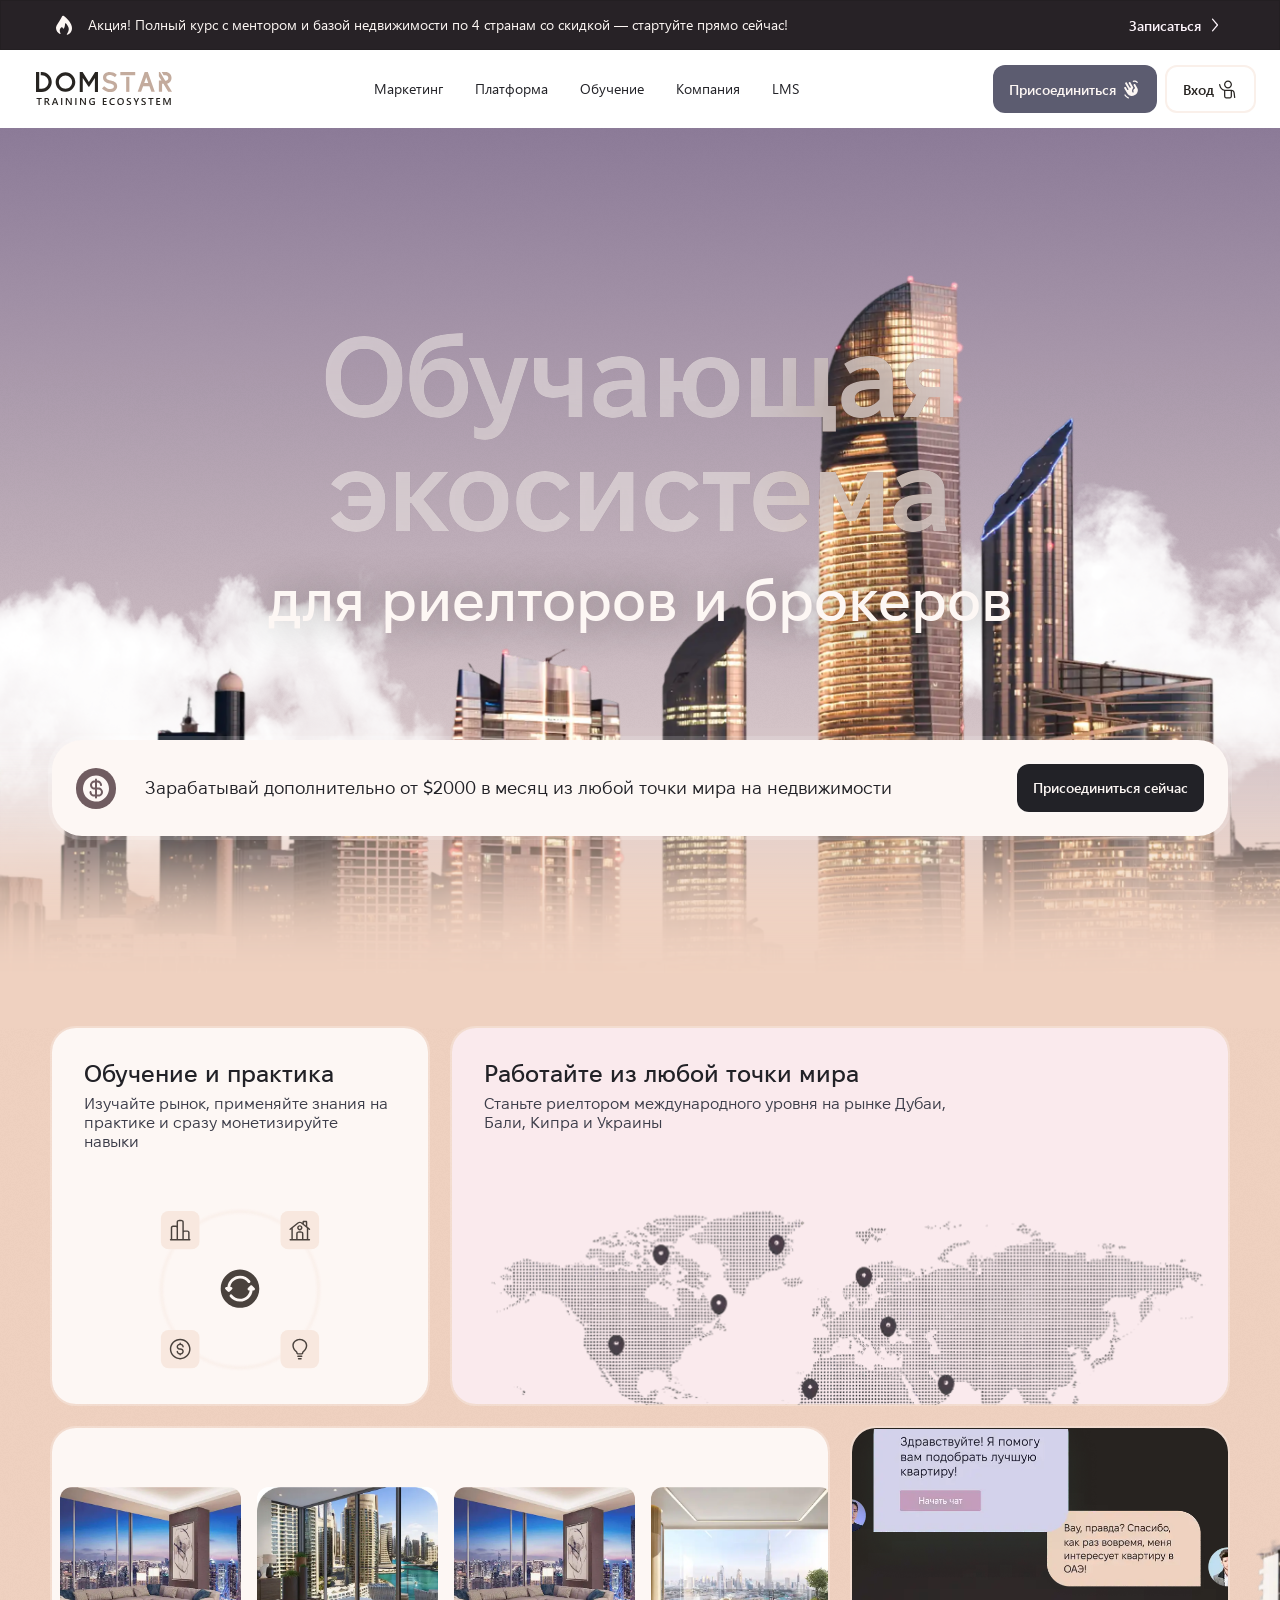
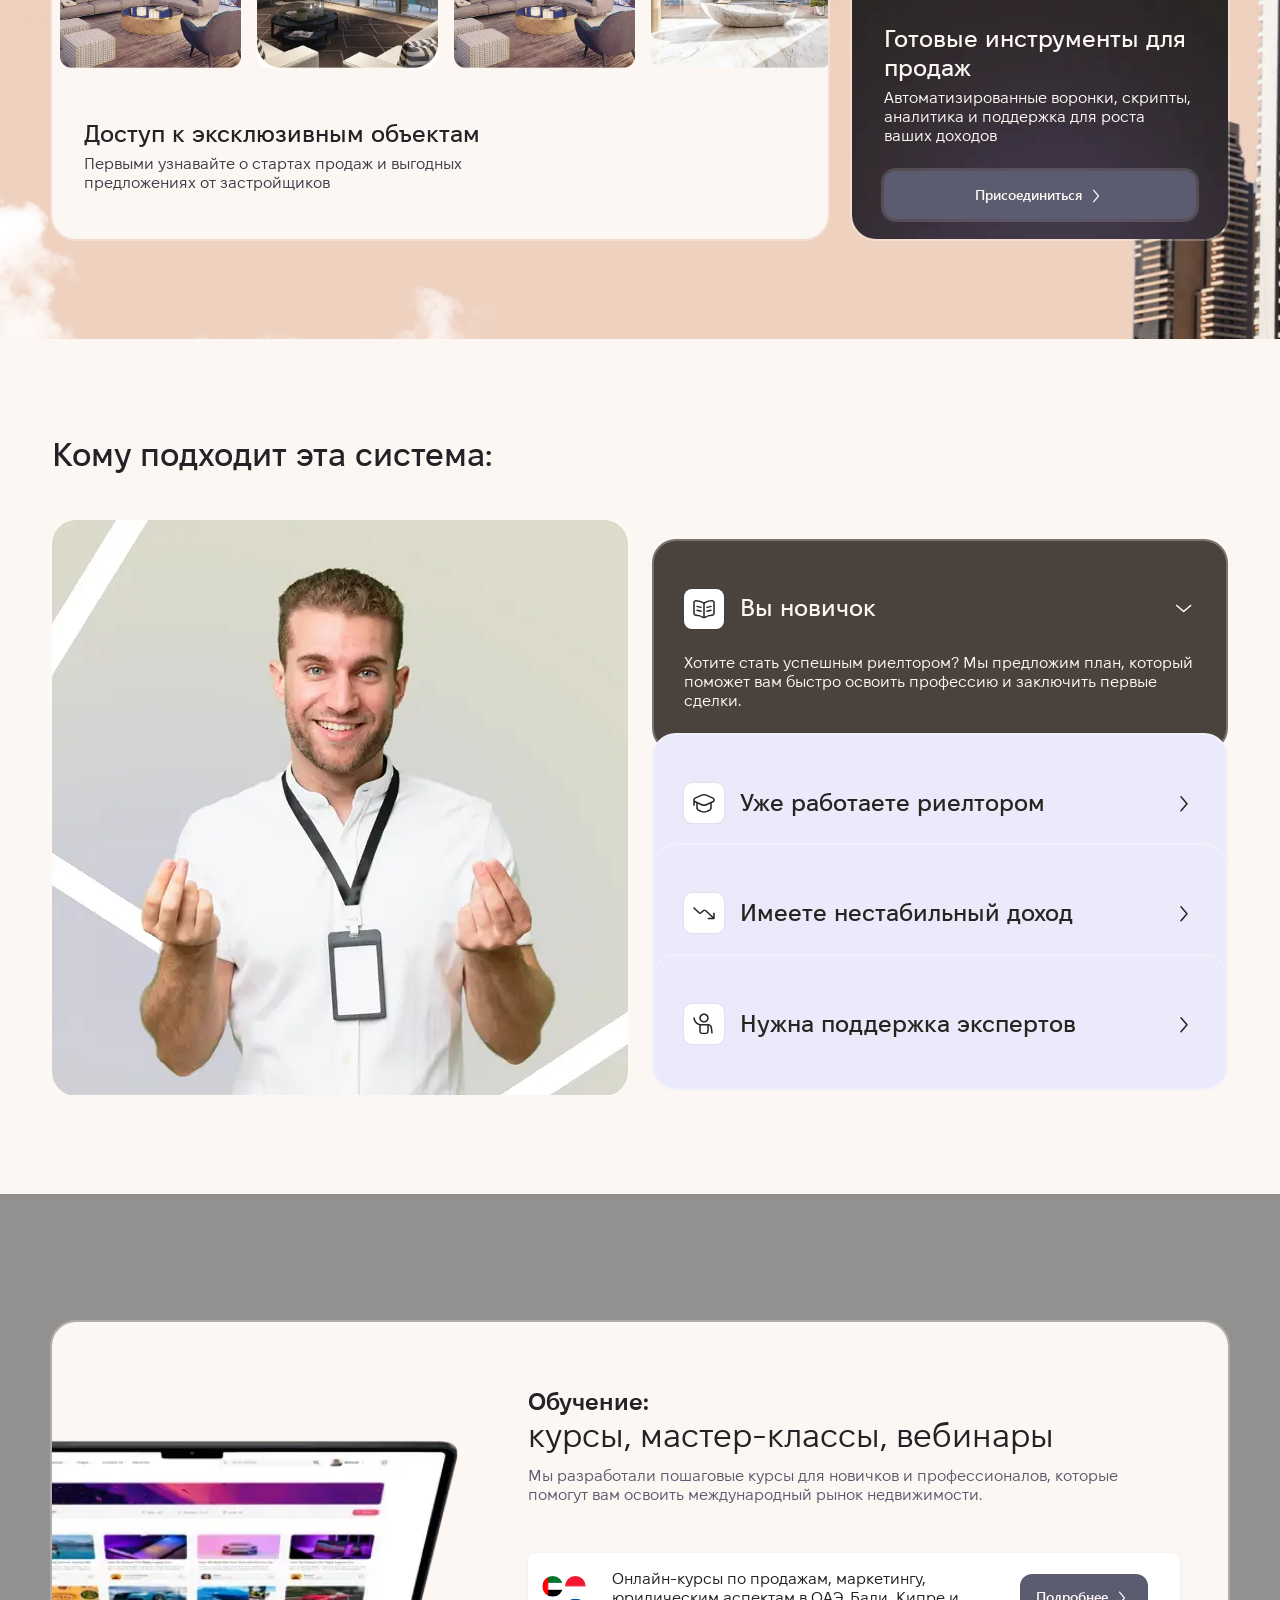
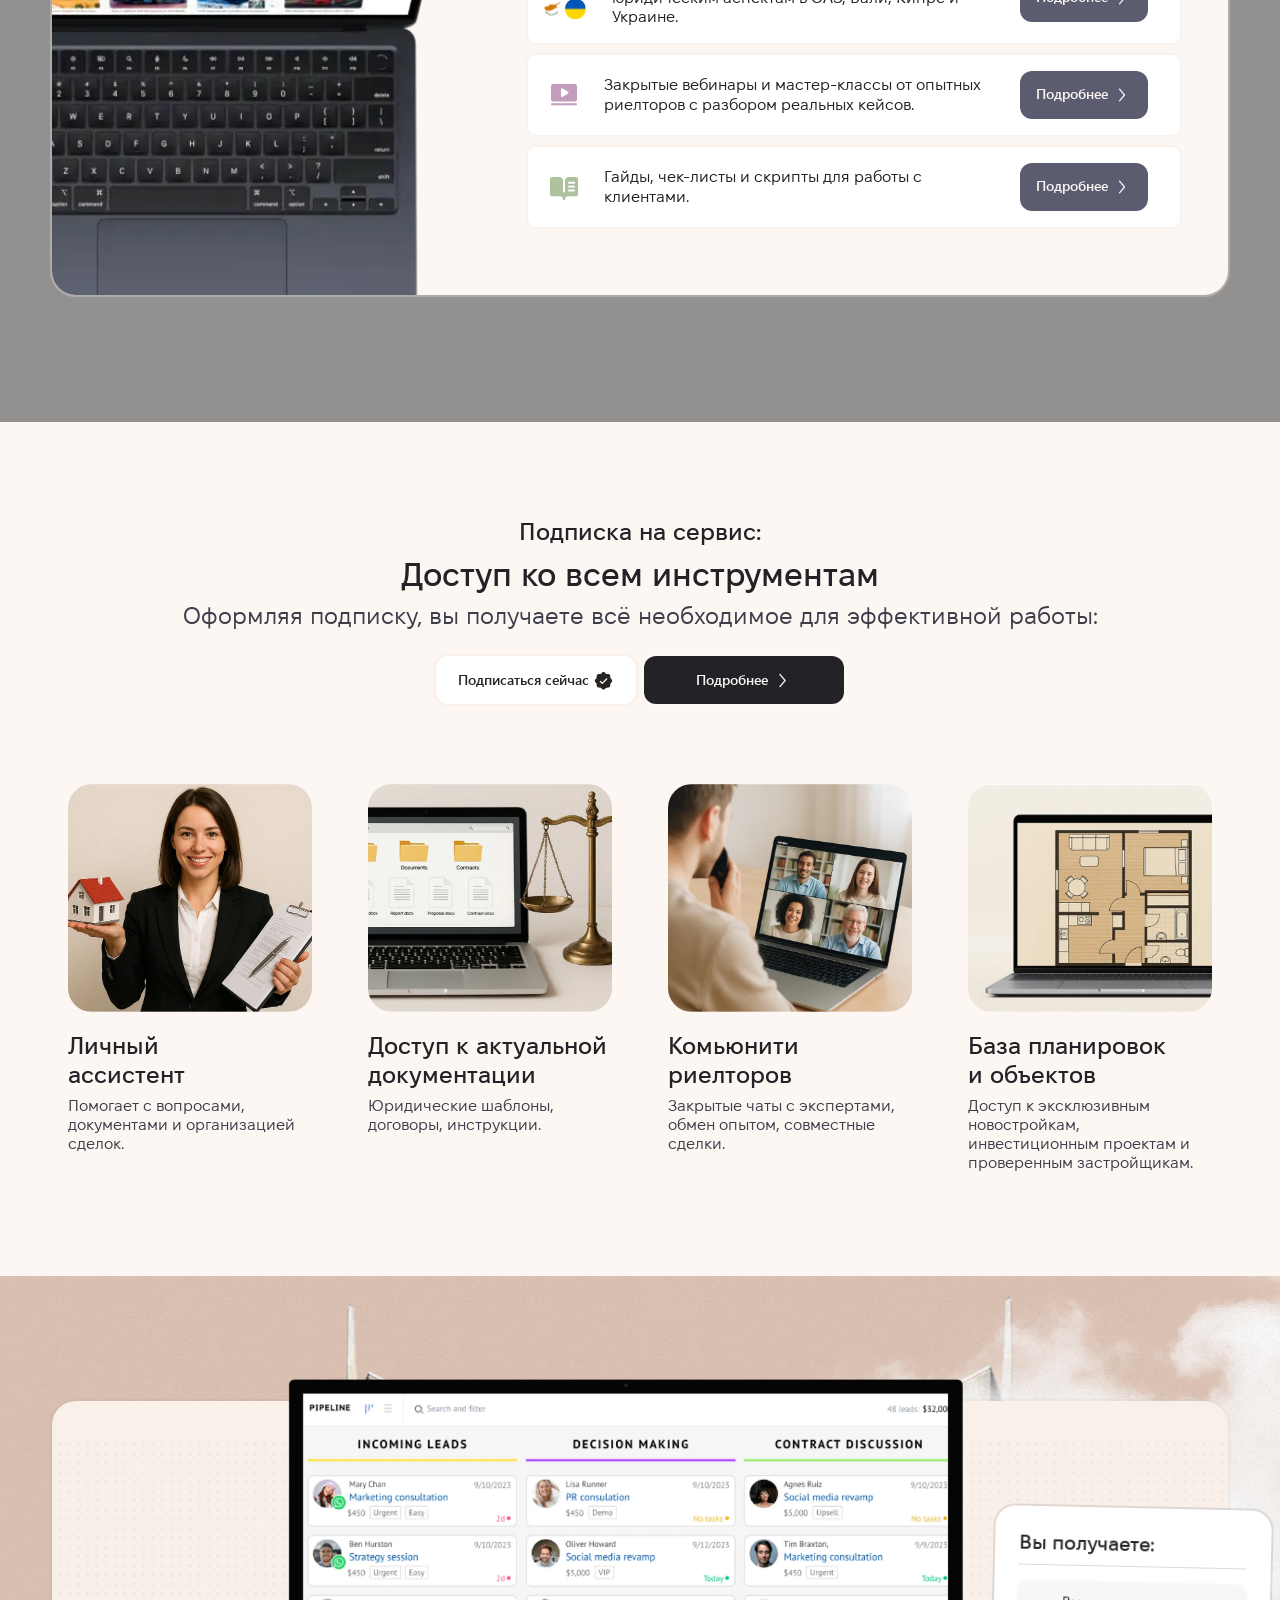
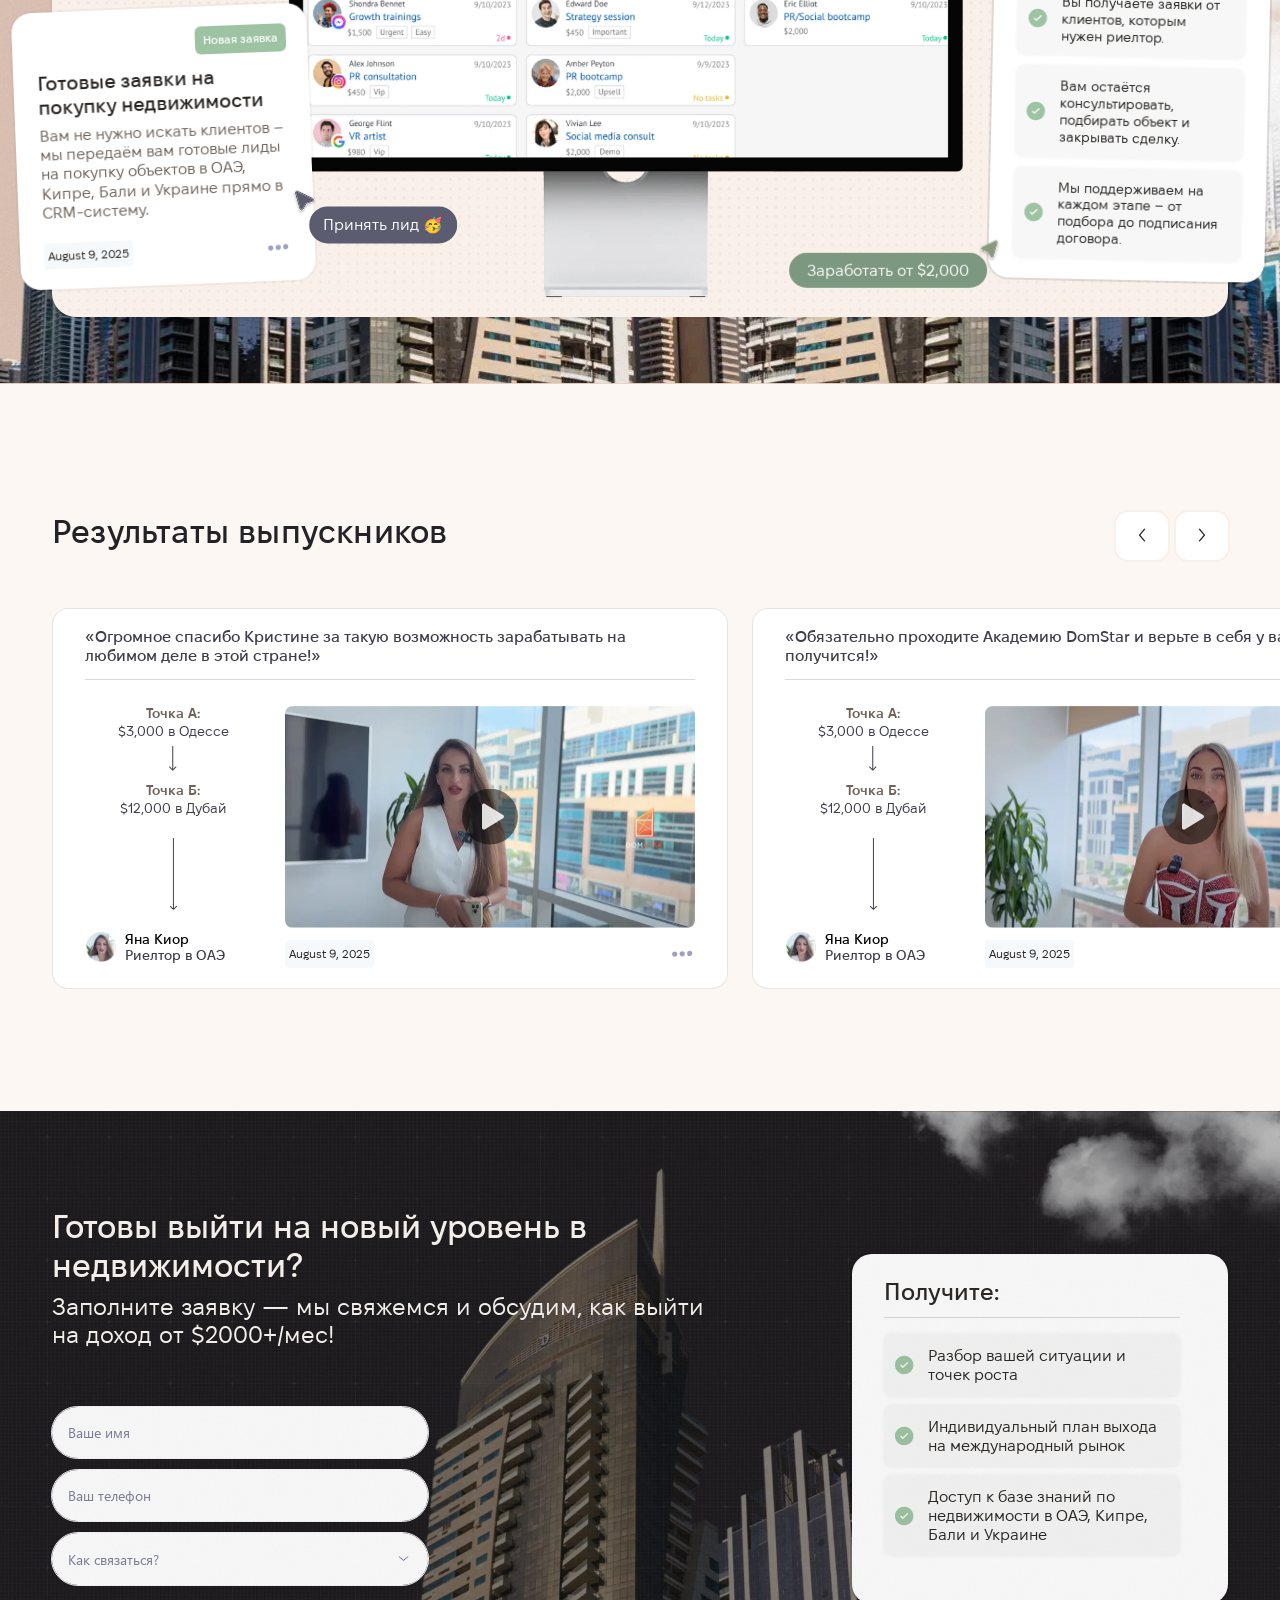
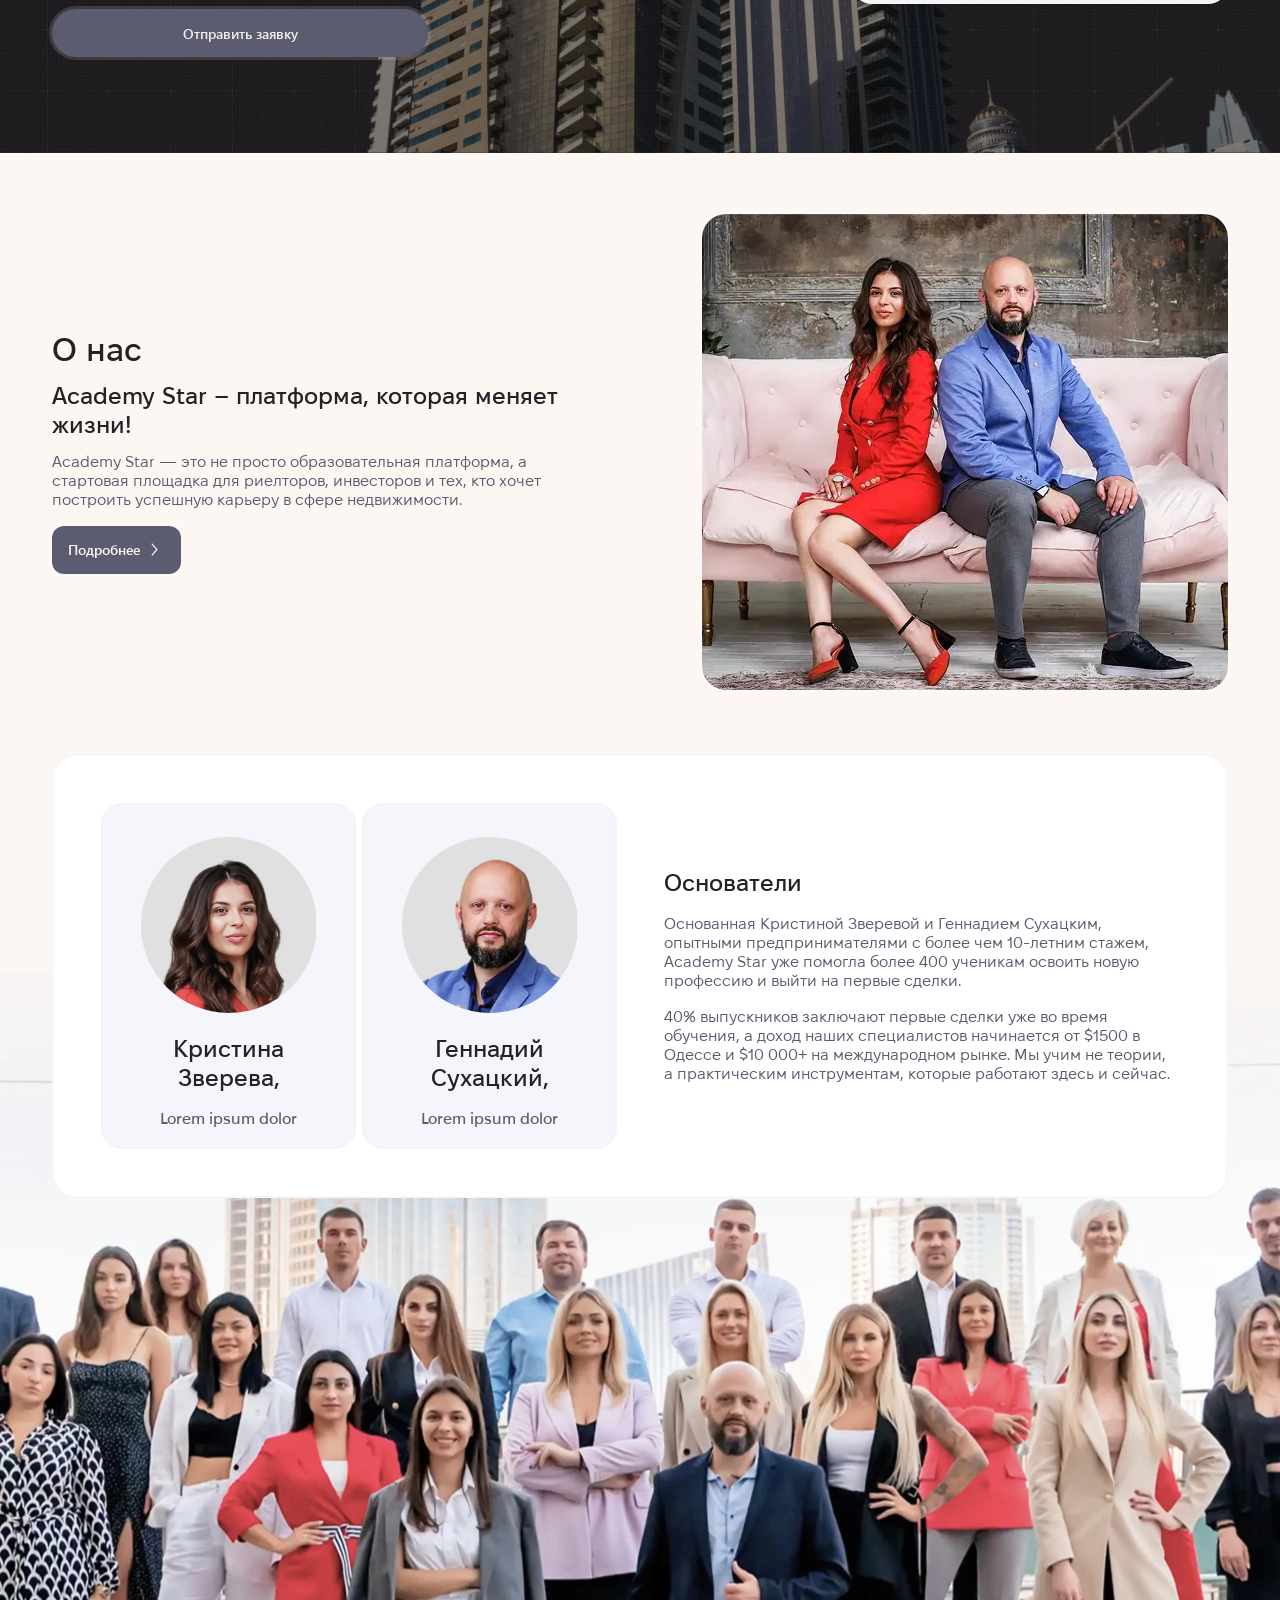
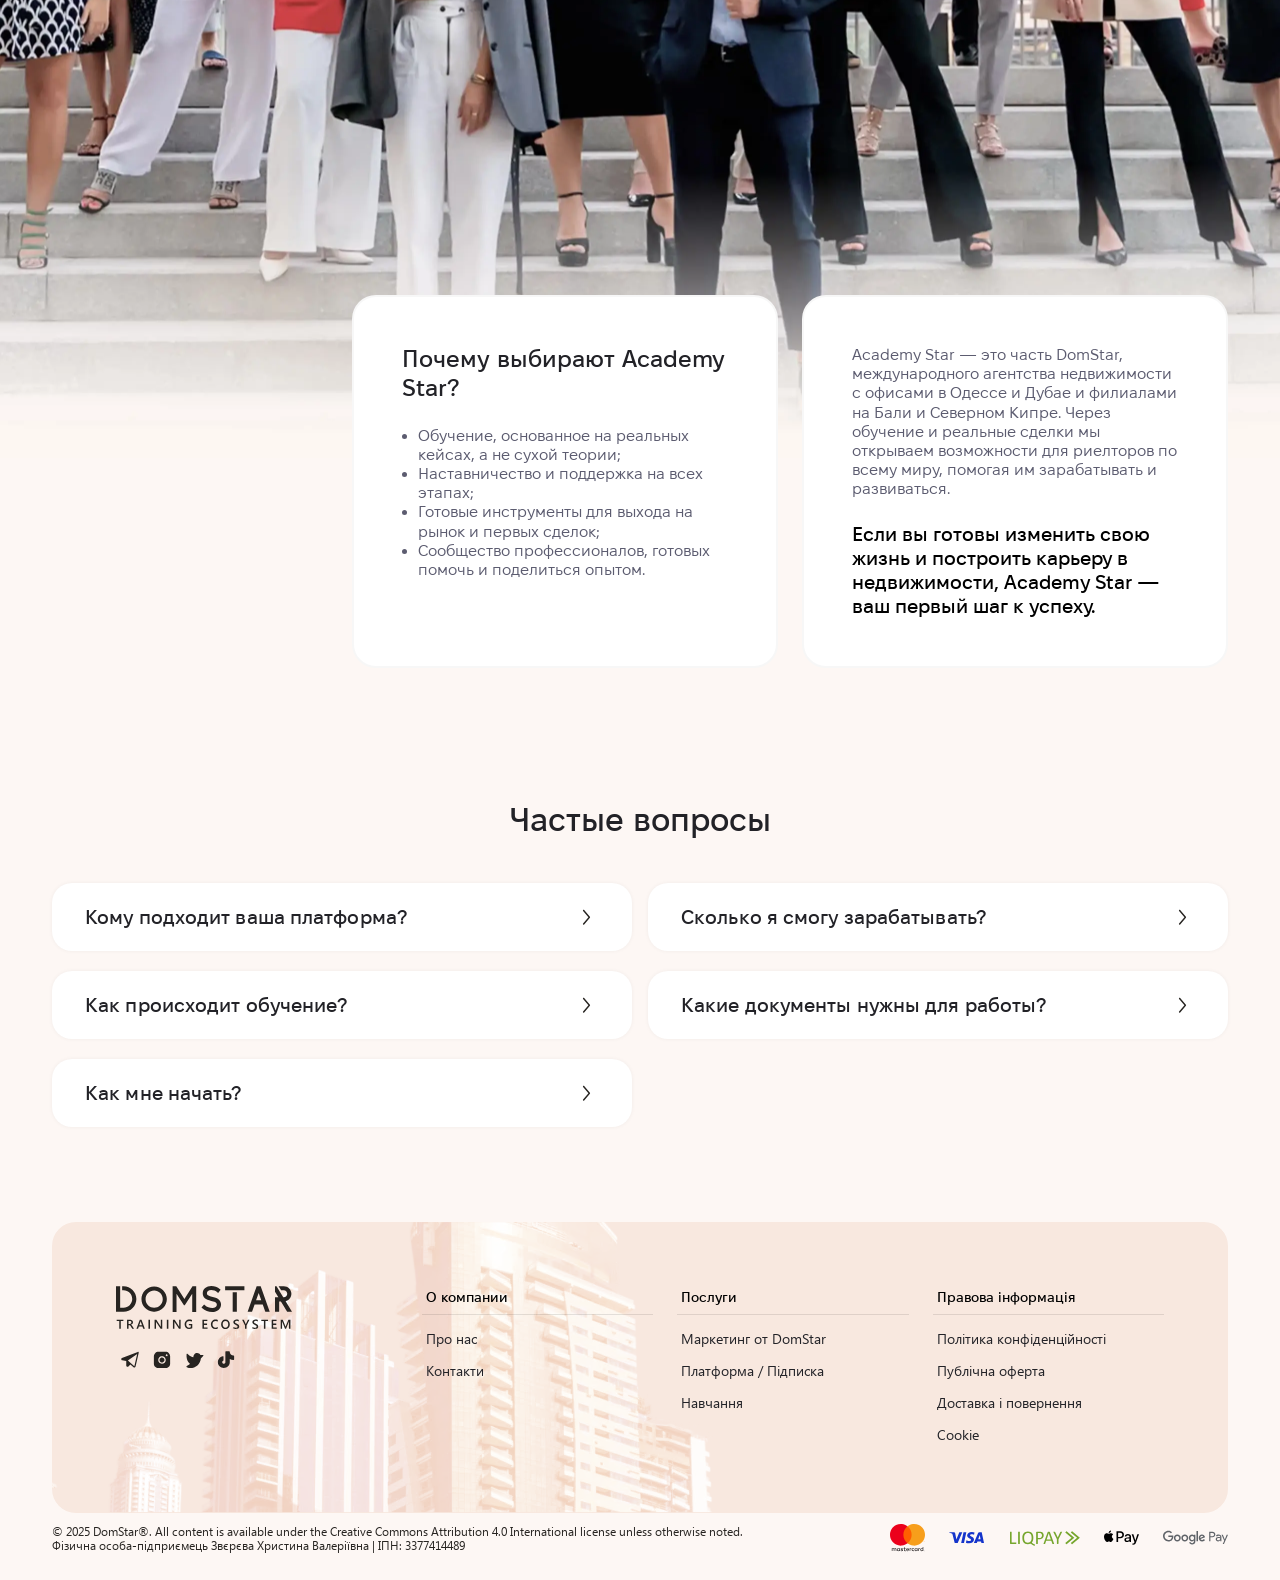
==== commit 2c59bc06: "fixe style" ====
--- a/index.html
+++ b/index.html
@@ -77,7 +77,7 @@
                         <a href="education.html" class="nav__link">Обучение</a>
                     </li>
                     <li class="nav__item">
-                        <a href="#company" class="nav__link">Компания</a>
+                        <a href="about-us.html" class="nav__link">Компания</a>
                     </li>
                     <li class="nav__item"><a href="#lms" class="nav__link">LMS</a></li>
                 </ul>
@@ -112,7 +112,7 @@
                             <a href="education.html" class="nav__list__link">Обучение</a>
                         </li>
                         <li class="nav__list__item">
-                            <a href="#company" class="nav__list__link">Компания</a>
+                            <a href="about-us.html" class="nav__list__link">Компания</a>
                         </li>
                         <li class="nav__list__item">
                             <a href="#lms" class="nav__list__link">LMS</a>
@@ -205,10 +205,10 @@
             </div>
         </section>
 
-        <div class="realEstateSection">
+        <div class="feature">
             <div class="wrapper">
-                <div class="realEstateSection__row">
-                    <div class="realEstateSection-card">
+                <div class="feature__row">
+                    <div class="feature-card">
                         <h3 aria-level="2">Обучение и практика</h3>
                         <p>
                             Изучайте рынок, применяйте знания на практике и сразу
@@ -217,7 +217,7 @@
                         <img width="170" height="171" src="img/card1.svg" alt="icon">
                     </div>
 
-                    <div class="realEstateSection-card realEstateSection-card2">
+                    <div class="feature-card feature-card2">
                         <h3 aria-level="2">
                             Работайте из любой точки мира
                         </h3>
@@ -232,8 +232,8 @@
                     </div>
                 </div>
 
-                <div class="realEstateSection__row">
-                    <div class="realEstateSection-card realEstateSection-card4">
+                <div class="feature__row">
+                    <div class="feature-card feature-card4">
                         <h3 aria-level="2">
                             Доступ к эксклюзивным объектам
                         </h3>
@@ -241,44 +241,44 @@
                             Первыми узнавайте о стартах продаж и выгодных предложениях от
                             застройщиков
                         </p>
-                        <div class="realEstateSection-swiper swiper-container">
-                            <div class="realEstateSection-swiper-wrapper swiper-wrapper">
-                                <div class="realEstateSection-slide swiper-slide">
+                        <div class="feature-swiper swiper-container">
+                            <div class="feature-swiper-wrapper swiper-wrapper">
+                                <div class="feature-slide swiper-slide">
                                     <picture>
                                         <source type="image/webp" srcset="img/slider1.webp">
                                         <img src="img/slider1.jpg" width="176" height="176" alt="Company 1"
                                             loading="lazy">
                                     </picture>
                                 </div>
-                                <div class="realEstateSection-slide swiper-slide">
+                                <div class="feature-slide swiper-slide">
                                     <picture>
                                         <source type="image/webp" srcset="img/slider2.webp">
                                         <img src="img/slider2.jpg" width="176" height="176" alt="Company 2"
                                             loading="lazy">
                                     </picture>
                                 </div>
-                                <div class="realEstateSection-slide swiper-slide">
+                                <div class="feature-slide swiper-slide">
                                     <picture>
                                         <source type="image/webp" srcset="img/slider3.webp">
                                         <img src="img/slider3.jpg" width="176" height="176" alt="Company 3"
                                             loading="lazy">
                                     </picture>
                                 </div>
-                                <div class="realEstateSection-slide swiper-slide">
+                                <div class="feature-slide swiper-slide">
                                     <picture>
                                         <source type="image/webp" srcset="img/slider2.webp">
                                         <img src="img/slider2.jpg" width="176" height="176" alt="Company 2"
                                             loading="lazy">
                                     </picture>
                                 </div>
-                                <div class="realEstateSection-slide swiper-slide">
+                                <div class="feature-slide swiper-slide">
                                     <picture>
                                         <source type="image/webp" srcset="img/slider1.webp">
                                         <img src="img/slider1.jpg" width="176" height="176" alt="Company 1"
                                             loading="lazy">
                                     </picture>
                                 </div>
-                                <div class="realEstateSection-slide swiper-slide">
+                                <div class="feature-slide swiper-slide">
                                     <picture>
                                         <source type="image/webp" srcset="img/slider3.webp">
                                         <img src="img/slider3.jpg" width="176" height="176" alt="Company 3"
@@ -288,7 +288,7 @@
                             </div>
                         </div>
                     </div>
-                    <div class="realEstateSection-card realEstateSection-card3">
+                    <div class="feature-card feature-card3">
                         <picture>
                             <source type="image/webp" srcset="img/card3.webp">
                             <img width="170" height="171" src="img/card3.png" alt="icon" loading="lazy">
@@ -330,17 +330,17 @@
             </picture>
         </div>
 
-        <section class="targetAudienceSection">
+        <section class="system-fit">
             <div class="wrapper">
                 <h2>Кому подходит эта система:</h2>
-                <div class="targetAudienceSection__box">
-                    <div class="targetAudienceSection__box-img">
+                <div class="system-fit__box">
+                    <div class="system-fit__box-img">
                         <picture>
                             <source type="image/webp" srcset="img/targetAudienceSection.webp">
                             <img src="img/targetAudienceSection.png" width="576" height="576" alt="" loading="lazy">
                         </picture>
                     </div>
-                    <div class="targetAudienceSection__box-accardion">
+                    <div class="system-fit__box-accardion">
                         <div class="accordion">
                             <div class="accordion-item active">
                                 <div class="accordion-header">
@@ -415,7 +415,7 @@
             </div>
         </section>
 
-        <div class="education parallax">
+        <section class="education parallax">
             <div class="wrapper">
                 <div class="education__img">
                     <picture>
@@ -479,12 +479,12 @@
                     </div>
                 </div>
             </div>
-        </div>
-
-        <section class="targetAudienceSections">
+        </section>
+
+        <section class="subscription-service">
             <div class="wrapper">
-                <div class="targetAudienceSections__title">
-                    <div class="targetAudienceSections__title-text">
+                <div class="subscription-service__title">
+                    <div class="subscription-service__title-text">
                         <h2>Подписка на сервис:</h2>
                         <h3>Доступ ко всем инструментам</h3>
                         <p>
@@ -492,7 +492,7 @@
                             работы:
                         </p>
                     </div>
-                    <div class="targetAudienceSections__title-btn">
+                    <div class="subscription-service__title-btn">
                         <a href="/" class="button--secondary">Подписаться сейчас
                             <img src="img/icon-btn0.svg" width="21" height="21" alt="icon">
                         </a>
@@ -501,16 +501,16 @@
                         </a>
                     </div>
                 </div>
-                <div class="targetAudienceSections__content">
-                    <div class="targetAudienceSections__card">
-                        <div class="targetAudienceSections__card-img">
+                <div class="subscription-service__content">
+                    <div class="subscription-service__card">
+                        <div class="subscription-service__card-img">
                             <picture>
                                 <source type="image/webp" srcset="img/targetAudienceSection1.webp">
                                 <img src="img/targetAudienceSection1.jpg" width="256" height="228" alt=""
                                     loading="lazy">
                             </picture>
                         </div>
-                        <div class="targetAudienceSections__card-content">
+                        <div class="subscription-service__card-content">
                             <h3>
                                 Личный <br>
                                 ассистент
@@ -519,15 +519,15 @@
                         </div>
                     </div>
 
-                    <div class="targetAudienceSections__card">
-                        <div class="targetAudienceSections__card-img">
+                    <div class="subscription-service__card">
+                        <div class="subscription-service__card-img">
                             <picture>
                                 <source type="image/webp" srcset="img/targetAudienceSection2.webp">
                                 <img src="img/targetAudienceSection2.jpg" width="256" height="228" alt=""
                                     loading="lazy">
                             </picture>
                         </div>
-                        <div class="targetAudienceSections__card-content">
+                        <div class="subscription-service__card-content">
                             <h3>
                                 Доступ к актуальной <br>
                                 документации
@@ -536,15 +536,15 @@
                         </div>
                     </div>
 
-                    <div class="targetAudienceSections__card">
-                        <div class="targetAudienceSections__card-img">
+                    <div class="subscription-service__card">
+                        <div class="subscription-service__card-img">
                             <picture>
                                 <source type="image/webp" srcset="img/targetAudienceSection3.webp">
                                 <img src="img/targetAudienceSection3.jpg" width="256" height="228" alt=""
                                     loading="lazy">
                             </picture>
                         </div>
-                        <div class="targetAudienceSections__card-content">
+                        <div class="subscription-service__card-content">
                             <h3>
                                 Комьюнити <br>
                                 риелторов
@@ -555,15 +555,15 @@
                         </div>
                     </div>
 
-                    <div class="targetAudienceSections__card">
-                        <div class="targetAudienceSections__card-img">
+                    <div class="subscription-service__card">
+                        <div class="subscription-service__card-img">
                             <picture>
                                 <source type="image/webp" srcset="img/targetAudienceSection4.webp">
                                 <img src="img/targetAudienceSection4.jpg" width="256" height="228" alt=""
                                     loading="lazy">
                             </picture>
                         </div>
-                        <div class="targetAudienceSections__card-content">
+                        <div class="subscription-service__card-content">
                             <h3>
                                 База планировок <br>
                                 и объектов
@@ -578,18 +578,18 @@
             </div>
         </section>
 
-        <div class="leadManagementSection">
+        <div class="advantages-cta">
             <div class="wrapper">
-                <div class="leadManagementSection-img">
+                <div class="advantages-cta-img">
                     <picture>
                         <source type="image/webp" srcset="img/img2.webp">
                         <img src="img/img.png" width="550" height="412" alt="/" loading="lazy">
                     </picture>
                 </div>
-                <div class="leadManagementSection-content">
-                    <div class="leadManagementSection-conten-card1">
-                        <div class="leadManagementSection-conten-card1-content1">
-                            <div class="leadManagementSection-title">
+                <div class="advantages-cta-content">
+                    <div class="advantages-cta-conten-card1">
+                        <div class="advantages-cta-conten-card1-content1">
+                            <div class="advantages-cta-title">
                                 <h3>Готовые заявки на покупку недвижимости</h3>
                                 <p>
                                     Вам не нужно искать клиентов – мы передаём вам готовые лиды
@@ -597,15 +597,15 @@
                                     CRM-систему.
                                 </p>
                             </div>
-                            <div class="leadManagementSection-date">
-                                <p class="leadManagementSection-date-text">August 9, 2025</p>
+                            <div class="advantages-cta-date">
+                                <p class="advantages-cta-date-text">August 9, 2025</p>
                                 <img width="26" height="26" src="img/icons.svg" alt="icon">
                             </div>
                         </div>
 
-                        <p class="leadManagementSection-badge">Новая заявка</p>
-
-                        <p class="leadManagementSection-arrow">Принять лид 🥳</p>
+                        <p class="advantages-cta-badge">Новая заявка</p>
+
+                        <p class="advantages-cta-arrow">Принять лид 🥳</p>
                     </div>
                     <aside class="lead-management__card lead-management__card--aside"
                         aria-labelledby="lead-benefits-title">
@@ -645,7 +645,7 @@
                 </div>
             </div>
 
-            <div class="leadManagementSection-banner">
+            <div class="advantages-cta-banner">
                 <picture>
                     <source type="image/webp" srcset="img/bg-img2.webp">
                     <img src="img/bg-img2.png" width="1920" height="708" alt="/" loading="lazy">
--- a/style/style.css
+++ b/style/style.css
@@ -217,7 +217,7 @@
   color: var(--colors-Blue-700);
   font-family: var(--fonts-family-Segoe-UI);
   font-size: var(--fonts-size-14);
-  line-height: 110%;
+  line-height: 1.1;
   width: 100%;
   flex: 1;
   transition: all 0.4s;
@@ -227,7 +227,7 @@
   color: var(--colors-Blue-700);
   font-family: var(--fonts-family-Segoe-UI);
   font-size: var(--fonts-size-14);
-  line-height: 110%;
+  line-height: 1.1;
 }
 
 input:hover {
@@ -256,7 +256,7 @@
   color: var(--colors-Blue-700);
   font-family: var(--fonts-family-Segoe-UI);
   font-size: var(--fonts-size-14);
-  line-height: 110%;
+  line-height: 1.1;
   transition: all 0.4s;
 }
 
@@ -324,7 +324,7 @@
   color: var(--colors-Red-50);
   font-size: var(--fonts-size-14);
   font-family: var(--fonts-family-Segoe-UI);
-  font-weight: 600;
+font-weight: var(--fonts-weight-semi-bold);
 
   border: none;
   transition: all 0.4s;
@@ -356,7 +356,7 @@
   background: var(--colors-Blue-950);
   color: var(--colors-Red-50);
   font-family: var(--fonts-family-Segoe-UI);
-  font-weight: 600;
+  font-weight: var(--fonts-weight-semi-bold);
 
   border: none;
   transition: all 0.4s;
@@ -388,7 +388,7 @@
   background: var(--colors-base-white-100);
   color: var(--colors-Red-950);
   font-family: var(--fonts-family-Segoe-UI);
-  font-weight: 600;
+  font-weight: var(--fonts-weight-semi-bold);
 
   border: none;
   transition: all 0.4s;
@@ -420,7 +420,7 @@
   background: var(--colors-Blue-50);
   color: var(--colors-Red-950);
   font-family: var(--fonts-family-Segoe-UI);
-  font-weight: 600;
+  font-weight: var(--fonts-weight-semi-bold);
 
   border: none;
   transition: all 0.4s;
@@ -488,7 +488,7 @@
   color: var(--colors-Fuchsia-50);
   font-family: var(--fonts-family-Segoe-UI);
   font-size: var(--fonts-size-12);
-  font-weight: 600;
+font-weight: var(--fonts-weight-semi-bold);
 
   cursor: pointer;
   transition: all 0.4s;
@@ -659,7 +659,7 @@
   color: var(--colors-Fuchsia-50);
   font-family: var(--fonts-family-Segoe-UI);
   font-size: var(--fonts-size-12);
-  font-weight: 600;
+font-weight: var(--fonts-weight-semi-bold);
 
   text-decoration: none;
 }
@@ -714,7 +714,7 @@
   color: var(--colors-Red-950);
   font-family: var(--fonts-family-Segoe-UI);
   font-size: var(--fonts-size-12);
-  font-weight: 600;
+font-weight: var(--fonts-weight-semi-bold);
 
   transition: all 0.4s;
 }
@@ -810,8 +810,8 @@
   text-align: center;
   text-shadow: 0px 0px 88.464px rgba(0, 0, 0, 0.3);
   font-size: 50px;
-  font-weight: 600;
-  line-height: 100%;
+font-weight: var(--fonts-weight-semi-bold);
+  line-height: 1;
   letter-spacing: -0.5px;
 }
 
@@ -821,13 +821,15 @@
   text-shadow: 0px 0px 44px rgba(0, 0, 0, 0.45);
   font-size: var(--fonts-size-40);
   font-weight: var(--fonts-weight-medium);
-  line-height: 100%;
+  line-height: 1;
 }
 
 .hero__promo {
   display: flex;
+  width: 100%;
   max-width: 1176px;
   padding: 12px 16px;
+  margin: 0 auto;
   flex-direction: column;
   align-items: center;
   align-self: stretch;
@@ -848,7 +850,7 @@
   color: var(--colors-Blue-950);
   text-align: center;
   font-size: var(--fonts-size-14);
-  line-height: 100%;
+  line-height: 1;
 }
 
 .hero__promo-text span {
@@ -865,13 +867,13 @@
   padding: 14px 16px;
 }
 
-.realEstateSection {
+.feature {
   padding: 0px 16px 64px 16px;
   background: var(--colors-Red-500);
   position: relative;
 }
 
-.realEstateSection .wrapper {
+.feature .wrapper {
   position: relative;
   z-index: 4;
   display: flex;
@@ -880,10 +882,9 @@
   align-items: flex-start;
   gap: 16px;
   align-self: stretch;
-  margin: 0 auto;
-}
-
-.realEstateSection__row {
+}
+
+.feature__row {
   display: flex;
   align-items: flex-start;
   align-content: flex-start;
@@ -892,7 +893,7 @@
   flex-wrap: wrap;
 }
 
-.realEstateSection-card {
+.feature-card {
   display: flex;
   height: 376px;
   min-width: 256px;
@@ -905,7 +906,7 @@
   background: var(--colors-Red-50);
 }
 
-.realEstateSection-card h3 {
+.feature-card h3 {
   color: var(--colors-Blue-950);
   font-size: var(--fonts-size-18);
   font-weight: var(--fonts-weight-medium);
@@ -915,7 +916,7 @@
   z-index: 1;
 }
 
-.realEstateSection-card p {
+.feature-card p {
   color: var(--colors-Blue-900);
   font-size: var(--fonts-size-12);
 
@@ -924,11 +925,11 @@
   z-index: 1;
 }
 
-.realEstateSection-card4 p {
+.feature-card4 p {
   margin-bottom: 28px;
 }
 
-.realEstateSection-card img {
+.feature-card img {
   width: 164px;
   height: 164px;
   object-fit: contain;
@@ -951,7 +952,7 @@
   z-index: 2;
 }
 
-.realEstateSection-card.realEstateSection-card2 {
+.feature-card.feature-card2 {
   outline: 2px solid var(--colors-base-white-25);
   background: image-set(
       url(../img/bg-img.webp) type("image/webp"),
@@ -963,34 +964,34 @@
   background-position: -2px bottom;
 }
 
-.realEstateSection-card.realEstateSection-card2 img {
+.feature-card.feature-card2 img {
   display: none;
 }
 
-.realEstateSection-card4 {
+.feature-card4 {
   height: auto;
   overflow: hidden;
 }
 
-.realEstateSection-swiper {
+.feature-swiper {
   width: calc(100% + 48px);
   margin-left: -24px;
 }
 
-.realEstateSection-slide {
+.feature-slide {
   max-width: 124px !important;
   height: 124px;
   border-radius: 12px;
   overflow: hidden;
 }
 
-.realEstateSection-slide img {
+.feature-slide img {
   width: 100%;
   height: 100%;
   object-fit: cover;
 }
 
-.realEstateSection-card3 {
+.feature-card3 {
   padding: 0px 24px 24px 24px;
   min-height: 328px;
   border-radius: 12px;
@@ -1006,7 +1007,7 @@
   position: relative;
 }
 
-.realEstateSection-card3 img {
+.feature-card3 img {
   width: calc(100% + 48px);
   height: 171px;
   object-fit: cover;
@@ -1014,36 +1015,36 @@
   margin: 0 -24px 10px -24px;
 }
 
-.realEstateSection-card3 .button img {
+.feature-card3 .button img {
   width: 20px;
   height: 20px;
   min-height: 20px;
 }
 
-.realEstateSection-card3 h3 {
+.feature-card3 h3 {
   color: var(--colors-Red-50);
   margin-top: auto;
 }
 
-.realEstateSection-card3 p {
+.feature-card3 p {
   color: var(--colors-Red-50);
   margin-bottom: 20px;
 }
 
-.realEstateSection-card3 a {
+.feature-card3 a {
   padding: 14px 16px;
   width: 100%;
   text-decoration: none;
   font-size: var(--fonts-size-12);
 }
 
-.realEstateSection-card3 a img {
+.feature-card3 a img {
   width: 20px;
   height: 20px;
   margin: 0;
 }
 
-.realEstateSection-card3 svg {
+.feature-card3 svg {
   width: 561.415px;
   height: 538.578px;
   z-index: -1;
@@ -1125,12 +1126,12 @@
   }
 }
 
-.targetAudienceSection {
+.system-fit {
   padding: 61px 16px 64px 16px;
   background: var(--colors-Red-50);
 }
 
-.targetAudienceSection .wrapper {
+.system-fit .wrapper {
   display: flex;
   max-width: 800px;
   width: 100%;
@@ -1141,13 +1142,13 @@
   align-self: stretch;
 }
 
-.targetAudienceSection .wrapper h2 {
+.system-fit .wrapper h2 {
   color: var(--colors-Blue-950);
   font-size: var(--fonts-size-24);
   font-weight: var(--fonts-weight-medium);
 }
 
-.targetAudienceSection__box {
+.system-fit__box {
   display: flex;
   align-items: flex-start;
   align-content: flex-start;
@@ -1156,7 +1157,7 @@
   flex-wrap: wrap;
 }
 
-.targetAudienceSection__box-img {
+.system-fit__box-img {
   border-radius: 12px;
   outline: 2px solid var(--colors-base-white-25);
   height: 376px;
@@ -1165,14 +1166,14 @@
   overflow: hidden;
 }
 
-.targetAudienceSection__box-accardion {
+.system-fit__box-accardion {
   min-width: 288px;
   flex: 1 0 0;
   max-height: 520px;
   padding-top: 24px;
 }
 
-.targetAudienceSection__box-img img {
+.system-fit__box-img img {
   width: 100%;
   height: 100%;
   object-fit: cover;
@@ -1356,7 +1357,7 @@
 .education__img {
   display: flex;
   height: 432px;
-  min-width: 288px;
+  min-width: 280px;
   justify-content: center;
   flex: 1 0 0;
   overflow: hidden;
@@ -1391,8 +1392,8 @@
 .education__content-title h2 {
   color: var(--colors-Blue-950);
   font-size: var(--fonts-size-18);
-  font-weight: 600;
-  line-height: 100%;
+font-weight: var(--fonts-weight-semi-bold);
+  line-height: 1;
   margin-bottom: 5px;
 }
 
@@ -1460,12 +1461,12 @@
   background: var(--colors-Blue-950);
 }
 
-.targetAudienceSections {
+.subscription-service {
   padding: 96px 16px 90px 16px;
   background: var(--colors-Red-50);
 }
 
-.targetAudienceSections .wrapper {
+.subscription-service .wrapper {
   display: flex;
   max-width: 800px;
   flex-direction: column;
@@ -1475,7 +1476,7 @@
   margin: 0 auto;
 }
 
-.targetAudienceSections__title {
+.subscription-service__title {
   display: flex;
   flex-direction: column;
   align-items: flex-start;
@@ -1483,7 +1484,7 @@
   align-self: stretch;
 }
 
-.targetAudienceSections__content {
+.subscription-service__content {
   display: flex;
   align-items: flex-start;
   align-content: flex-start;
@@ -1491,7 +1492,7 @@
   flex-wrap: wrap;
 }
 
-.targetAudienceSections__title-text {
+.subscription-service__title-text {
   display: flex;
   flex-direction: column;
   justify-content: center;
@@ -1499,27 +1500,27 @@
   align-self: stretch;
 }
 
-.targetAudienceSections__title-text h2 {
+.subscription-service__title-text h2 {
   color: var(--colors-Blue-950);
   text-align: center;
   font-size: var(--fonts-size-18);
   font-weight: var(--fonts-weight-medium);
 }
 
-.targetAudienceSections__title-text h3 {
+.subscription-service__title-text h3 {
   color: var(--colors-Blue-950);
   text-align: center;
   font-size: var(--fonts-size-24);
   font-weight: var(--fonts-weight-medium);
 }
 
-.targetAudienceSections__title-text p {
+.subscription-service__title-text p {
   color: var(--colors-Blue-900);
   text-align: center;
   font-size: var(--fonts-size-18);
 }
 
-.targetAudienceSections__title-btn {
+.subscription-service__title-btn {
   display: flex;
   justify-content: center;
   align-items: center;
@@ -1529,7 +1530,7 @@
   flex-wrap: wrap;
 }
 
-.targetAudienceSections__title-btn a {
+.subscription-service__title-btn a {
   width: 200px;
   height: 48px;
   padding: 14px 16px;
@@ -1538,7 +1539,7 @@
   font-size: var(--fonts-size-12);
 }
 
-.targetAudienceSections__card {
+.subscription-service__card {
   min-width: 200px;
   padding: 14px 16px;
   flex: 1 0 0;
@@ -1549,46 +1550,46 @@
   align-self: stretch;
 }
 
-.targetAudienceSections__card-img {
+.subscription-service__card-img {
   height: 228px;
   border-radius: 12px;
   overflow: hidden;
 }
 
-.targetAudienceSections__card-img img {
+.subscription-service__card-img img {
   width: 100%;
   height: 100%;
   object-fit: cover;
 }
 
-.targetAudienceSections__card-content {
+.subscription-service__card-content {
   display: flex;
   flex-direction: column;
   gap: 6px;
   align-self: stretch;
 }
 
-.targetAudienceSections__card-content h3 {
+.subscription-service__card-content h3 {
   color: var(--colors-Blue-950);
   text-align: center;
   font-size: var(--fonts-size-18);
   font-weight: var(--fonts-weight-medium);
 }
 
-.targetAudienceSections__card-content p {
+.subscription-service__card-content p {
   color: var(--colors-Blue-900);
   text-align: center;
   font-size: var(--fonts-size-12);
 }
 
-.leadManagementSection {
+.advantages-cta {
   padding: 64px 16px;
   position: relative;
   background: var(--colors-Red-500);
   overflow: hidden;
 }
 
-.leadManagementSection-banner {
+.advantages-cta-banner {
   position: absolute;
   top: 0;
   left: 0;
@@ -1596,13 +1597,13 @@
   height: 100%;
 }
 
-.leadManagementSection-banner img {
+.advantages-cta-banner img {
   width: 100%;
   height: 100%;
   object-fit: cover;
 }
 
-.leadManagementSection .wrapper {
+.advantages-cta .wrapper {
   display: flex;
   flex-direction: column;
   align-items: flex-start;
@@ -1619,7 +1620,7 @@
   background-position: bottom;
 }
 
-.leadManagementSection-img {
+.advantages-cta-img {
   position: relative;
   margin-top: -67px;
   left: 50%;
@@ -1629,14 +1630,14 @@
   overflow: hidden;
 }
 
-.leadManagementSection-img img {
+.advantages-cta-img img {
   width: 100%;
   height: 100%;
   object-fit: cover;
   object-position: center;
 }
 
-.leadManagementSection-content {
+.advantages-cta-content {
   display: flex;
   margin-top: -46px;
   justify-content: center;
@@ -1647,7 +1648,7 @@
   flex-wrap: wrap;
 }
 
-.leadManagementSection-conten-card1 {
+.advantages-cta-conten-card1 {
   display: flex;
   width: 294px;
   min-width: 295px;
@@ -1662,7 +1663,7 @@
   background: var(--colors-base-white-100);
 }
 
-.leadManagementSection-conten-card2 {
+.advantages-cta-conten-card2 {
   display: flex;
   width: 276px;
   transform: rotate(1.24deg);
@@ -1676,7 +1677,7 @@
   background: var(--colors-base-white-100);
 }
 
-.leadManagementSection-conten-card1-content1 {
+.advantages-cta-conten-card1-content1 {
   display: flex;
   flex-direction: column;
   align-items: center;
@@ -1684,7 +1685,7 @@
   align-self: stretch;
 }
 
-.leadManagementSection-title {
+.advantages-cta-title {
   display: flex;
   flex-direction: column;
   align-items: flex-start;
@@ -1692,25 +1693,25 @@
   align-self: stretch;
 }
 
-.leadManagementSection-title h3 {
+.advantages-cta-title h3 {
   color: var(--colors-Red-950);
   font-size: var(--fonts-size-16);
   font-weight: var(--fonts-weight-medium);
 }
 
-.leadManagementSection-title p {
+.advantages-cta-title p {
   color: var(--colors-Red-800);
   font-size: var(--fonts-size-12);
 }
 
-.leadManagementSection-date {
+.advantages-cta-date {
   display: flex;
   justify-content: space-between;
   align-items: center;
   align-self: stretch;
 }
 
-.leadManagementSection-date-text {
+.advantages-cta-date-text {
   color: var(--colors-Red-950);
   font-size: var(--fonts-size-12);
   padding: 6px 4px;
@@ -1718,7 +1719,7 @@
   background: var(--colors-Sky-50);
 }
 
-.leadManagementSection-badge {
+.advantages-cta-badge {
   padding: 7px 8px;
   position: absolute;
   right: 21px;
@@ -1730,7 +1731,7 @@
   font-weight: var(--fonts-weight-medium);
 }
 
-.leadManagementSection-arrow {
+.advantages-cta-arrow {
   display: flex;
   transform: rotate(2.25deg);
   position: absolute;
@@ -1744,7 +1745,7 @@
   font-size: var(--fonts-size-12);
 }
 
-.leadManagementSection-arrow::before {
+.advantages-cta-arrow::before {
   content: "";
   background: url(../img/arrow-pos1.svg);
   background-repeat: no-repeat;
@@ -1997,8 +1998,8 @@
   color: var(--colors-Red-800);
   text-align: center;
   font-size: var(--fonts-size-12);
-  font-weight: 600;
-  line-height: 100%;
+font-weight: var(--fonts-weight-semi-bold);
+  line-height: 1;
 }
 
 .graduates__point dd {
@@ -2067,7 +2068,7 @@
   color: var(--colors-base-black-100);
   font-size: var(--fonts-size-12);
   font-weight: var(--fonts-weight-medium);
-  line-height: 100%;
+  line-height: 1;
 }
 
 .graduates__name span {
@@ -2096,7 +2097,7 @@
   background: var(--colors-Sky-50);
   color: var(--colors-Red-950);
   font-size: var(--fonts-size-12);
-  line-height: 130%;
+  line-height: 1.3;
 }
 
 .cta {
@@ -2142,7 +2143,7 @@
   background: var(--colors-Blue-800);
   color: var(--colors-Red-50);
   font-size: var(--fonts-size-12);
-  font-weight: 600;
+font-weight: var(--fonts-weight-semi-bold);
 
   width: 100%;
   transition: all 0.4s;
@@ -2313,7 +2314,7 @@
   color: var(--colors-Red-50);
   font-family: var(--fonts-family-Segoe-UI);
   font-size: var(--fonts-size-12);
-  font-weight: 600;
+font-weight: var(--fonts-weight-semi-bold);
 
   margin-top: 5px;
   transition: all 0.4s;
@@ -2619,7 +2620,7 @@
   color: var(--colors-Blue-950);
   font-size: var(--fonts-size-16);
   font-weight: var(--fonts-weight-medium);
-  line-height: 100%;
+  line-height: 1;
   letter-spacing: 0.1px;
   text-align: left;
   width: 100%;
@@ -2704,7 +2705,7 @@
   color: var(--colors-base-black-100);
   font-size: var(--fonts-size-12);
   font-weight: var(--fonts-weight-medium);
-  line-height: 100%;
+  line-height: 1;
   width: 100%;
 }
 
@@ -2789,7 +2790,7 @@
   color: var(--colors-Blue-950);
   font-family: var(--fonts-family-Segoe-UI);
   font-size: var(--fonts-size-12);
-  line-height: 100%;
+  line-height: 1;
   text-decoration: none;
 }
 
@@ -2889,7 +2890,7 @@
   color: var(--colors-Blue-950);
   font-family: var(--fonts-family-Segoe-UI);
   font-size: var(--fonts-size-12);
-  line-height: 100%;
+  line-height: 1;
   white-space: nowrap;
   transition: all 0.4s;
 }
@@ -3076,7 +3077,7 @@
   color: var(--colors-Blue-950);
   font-size: var(--fonts-size-40);
   font-weight: var(--fonts-weight-medium);
-  line-height: 100%;
+  line-height: 1;
   margin-bottom: 7px;
 }
 
@@ -3084,7 +3085,7 @@
   color: var(--colors-Blue-950);
   font-size: var(--fonts-size-18);
   font-weight: var(--fonts-weight-medium);
-  line-height: 100%;
+  line-height: 1;
   margin-bottom: 16px;
 }
 
@@ -3285,7 +3286,7 @@
   color: var(--colors-Blue-800);
   font-family: var(--fonts-family-Segoe-UI);
   font-size: var(--fonts-size-12);
-  line-height: 110%;
+  line-height: 1.1;
 }
 
 .education-hero__authors-list {
@@ -3299,8 +3300,8 @@
   color: var(--colors-Blue-950);
   font-family: var(--fonts-family-Segoe-UI);
   font-size: var(--fonts-size-12);
-  font-weight: 600;
-  line-height: 100%;
+font-weight: var(--fonts-weight-semi-bold);
+  line-height: 1;
 }
 
 .education-hero__rating {
@@ -3322,15 +3323,15 @@
   color: var(--colors-Blue-950);
   font-family: var(--fonts-family-Segoe-UI);
   font-size: var(--fonts-size-12);
-  font-weight: 600;
-  line-height: 100%;
+font-weight: var(--fonts-weight-semi-bold);
+  line-height: 1;
 }
 
 .education-hero__rating-count {
   color: var(--colors-Blue-800);
   font-family: var(--fonts-family-Segoe-UI);
   font-size: var(--fonts-size-12);
-  line-height: 110%;
+  line-height: 1.1;
 }
 
 .main-education__banner {
@@ -3577,8 +3578,8 @@
   text-align: center;
   font-family: var(--fonts-family-Segoe-UI);
   font-size: var(--fonts-size-12);
-  font-weight: 600;
-  line-height: 100%;
+font-weight: var(--fonts-weight-semi-bold);
+  line-height: 1;
   transition: all 0.4s;
   cursor: pointer;
 }
@@ -3677,7 +3678,7 @@
   text-align: center;
   font-size: var(--fonts-size-12);
   font-weight: var(--fonts-weight-medium);
-  line-height: 140%;
+  line-height: 1.4;
 }
 
 .information__content-item::after {
@@ -3808,7 +3809,7 @@
   color: var(--colors-Blue-950);
   font-size: var(--fonts-size-12);
   font-weight: var(--fonts-weight-medium);
-  line-height: 140%;
+  line-height: 1.4;
   text-align: left;
   position: relative;
 }
@@ -4111,7 +4112,7 @@
   color: var(--colors-Blue-950);
   font-size: var(--fonts-size-14);
   font-weight: var(--fonts-weight-medium);
-  line-height: 100%;
+  line-height: 1;
 }
 
 .education-step__slide-content-title p {
@@ -4138,8 +4139,7 @@
 .main-education-about-us .about__content strong {
   color: var(--colors-Blue-900);
   font-size: var(--fonts-size-16);
-  font-weight: 500;
-  line-height: 120%;
+  font-weight: var(--fonts-weight-medium);
 }
 
 .main-education-about-us .about__content p {
@@ -4309,8 +4309,7 @@
 .other-courses__header h2 {
   color: var(--colors-Blue-950);
   font-size: var(--fonts-size-24);
-  font-weight: 500;
-  line-height: 120%;
+ font-weight: var(--fonts-weight-medium);
 }
 
 .other-courses__nav {
@@ -4423,7 +4422,7 @@
 .other-courses__badge p {
   color: var(--colors-Red-50);
   font-size: 12px;
-  font-weight: 500;
+ font-weight: var(--fonts-weight-medium);
   line-height: normal;
 }
 
@@ -4463,14 +4462,13 @@
   color: var(--colors-Blue-950);
   font-family: var(--fonts-family-Segoe-UI);
   font-size: var(--fonts-size-12);
-  font-weight: 600;
-  line-height: 120%;
+font-weight: var(--fonts-weight-semi-bold);
 }
 
 .other-courses__content-star strong {
   color: var(--colors-Blue-800);
-  font-weight: 400;
-  line-height: 110%;
+  font-weight: var(--fonts-weight-regular);
+  line-height: 1.1;
 }
 
 .other-courses__content-text h3 {
@@ -4482,8 +4480,7 @@
   color: var(--colors-base-black-100);
   text-overflow: ellipsis;
   font-size: var(--fonts-size-16);
-  font-weight: 500;
-  line-height: 120%;
+ font-weight: var(--fonts-weight-medium);
 }
 
 .other-courses__content-text > p {
@@ -4496,8 +4493,8 @@
   color: var(--colors-Blue-900);
   text-overflow: ellipsis;
   font-size: var(--fonts-size-12);
-  font-weight: 500;
-  line-height: normal;
+ font-weight: var(--fonts-weight-medium);
+  line-height: 1;
 }
 
 .other-courses__link {
@@ -4511,7 +4508,7 @@
   color: var(--colors-Red-50);
   font-family: var(--fonts-family-Segoe-UI);
   font-size: var(--fonts-size-12);
-  font-weight: 600;
+font-weight: var(--fonts-weight-semi-bold);
   text-decoration: none;
   transition: all 0.4s;
 }
@@ -4583,8 +4580,8 @@
   color: var(--colors-Blue-950);
   font-family: var(--fonts-family-Segoe-UI);
   font-size: var(--fonts-size-16);
-  font-weight: 600;
-  line-height: 100%;
+font-weight: var(--fonts-weight-semi-bold);
+   line-height: 1;
 }
 
 .modal-content .cta__form {
@@ -4601,15 +4598,13 @@
 .modal-content .cta__title h2 {
   color: var(--colors-Blue-950);
   font-size: var(--fonts-size-18);
-  font-weight: 500;
-  line-height: 120%;
+ font-weight: var(--fonts-weight-medium);
 }
 
 .modal-content .cta__title p {
   color: var(--colors-Blue-950);
   font-size: var(--fonts-size-12);
-  font-weight: 400;
-  line-height: 120%;
+  font-weight: var(--fonts-weight-regular);
 }
 
 .modal-content form {
@@ -4674,7 +4669,7 @@
   z-index: 0;
 }
 
-.main-courses .realEstateSection::before {
+.main-courses .feature::before {
   content: "";
   background: url(../img/Noise-about.png) repeat;
   background-size: auto;
@@ -4687,7 +4682,7 @@
   z-index: 0;
 }
 
-.main-courses .realEstateSection {
+.main-courses .feature {
   background: var(--colors-Red-100);
 }
 
@@ -4710,8 +4705,7 @@
 .courses__hero h1 {
   color: var(--colors-base-black-100);
   font-size: var(--fonts-size-24);
-  font-weight: 500;
-  line-height: 120%;
+ font-weight: var(--fonts-weight-medium);
 }
 
 .courses__container {
@@ -4766,7 +4760,7 @@
 }
 
 .courses__box .other-courses__content-text > p {
-  line-height: 110%;
+  line-height: 1.1;
 }
 
 .courses__box .subscription-card__header {
@@ -4781,15 +4775,14 @@
 .courses__box .subscription-card__current-price {
   color: var(--colors-Blue-950);
   font-size: var(--fonts-size-20);
-  font-weight: 500;
-  line-height: 100%;
+ font-weight: var(--fonts-weight-medium);
+  line-height: 1;
 }
 
 .courses__box .subscription-card__original-price {
   color: var(--colors-Blue-600);
   font-size: var(--fonts-size-12);
-  font-weight: 500;
-  line-height: 120%;
+ font-weight: var(--fonts-weight-medium);
   text-decoration: line-through;
 }
 
@@ -4809,7 +4802,7 @@
   color: var(--colors-base-red);
   font-family: "Inter";
   font-size: 14px;
-  font-weight: 500;
+ font-weight: var(--fonts-weight-medium);
   line-height: 20px;
   letter-spacing: -0.14px;
   display: flex;
@@ -4830,8 +4823,7 @@
   gap: 8px;
   color: var(--colors-Blue-950);
   font-size: var(--fonts-size-12);
-  font-weight: 500;
-  line-height: 120%;
+ font-weight: var(--fonts-weight-medium);
 }
 
 .courses__box .subscription-card__content .subscription-card__feature img {
@@ -4861,11 +4853,10 @@
   border-radius: 12px;
   outline: 2px solid var(--colors-Red-100);
   background: var(--colors-base-white-100);
-  color: var(--colors-Red-950, #272421);
+  color: var(--colors-Red-950);
   font-family: var(--fonts-family-Segoe-UI);
   font-size: var(--fonts-size-12);
-  font-weight: 600;
-  line-height: 120%;
+font-weight: var(--fonts-weight-semi-bold);
 }
 
 .main-marketing {
@@ -4924,6 +4915,8 @@
   right: 0;
   bottom: 0;
   background: url(../img/Noise-about.png) repeat;
+  background-blend-mode: luminosity;
+    mix-blend-mode: hard-light;
 }
 
 .marketing__hero-content {
@@ -4939,15 +4932,14 @@
 .marketing__hero-content h1 {
   color: #1e1e1e;
   font-size: var(--fonts-size-33);
-  font-weight: 500;
-  line-height: 100%;
+ font-weight: var(--fonts-weight-medium);
+  line-height: 1;
 }
 
 .marketing__hero-content p {
   color: var(--colors-base-black-100);
   font-size: var(--fonts-size-14);
-  font-weight: 500;
-  line-height: 120%;
+ font-weight: var(--fonts-weight-medium);
   margin-bottom: 4px;
 }
 
@@ -4992,7 +4984,7 @@
   color: var(--colors-Red-50);
   font-family: var(--fonts-family-Segoe-UI);
   font-size: var(--fonts-size-12);
-  font-weight: 600;
+font-weight: var(--fonts-weight-semi-bold);
 
   transition: all 0.4s;
 }
@@ -5014,11 +5006,11 @@
   object-position: center;
 }
 
-.main-marketing .targetAudienceSection .wrapper {
+.main-marketing .system-fit .wrapper {
   gap: 23px;
 }
 
-.main-marketing .targetAudienceSection__box {
+.main-marketing .system-fit__box {
   gap: 4px;
 }
 
@@ -5033,25 +5025,23 @@
   object-fit: contain;
 }
 
-.main-marketing .targetAudienceSection {
+.main-marketing .system-fit {
   padding-bottom: 0;
 }
 
-.main-marketing .targetAudienceSection__box-accardion {
+.main-marketing .system-fit__box-accardion {
   max-height: 492px;
 }
 
 .parallax-marketing-content h2 {
   font-size: var(--fonts-size-24);
-  font-weight: 500;
-  line-height: 120%;
+ font-weight: var(--fonts-weight-medium);
   margin-bottom: 13px;
 }
 
 .parallax-marketing-content .education__content-title p {
   font-size: var(--fonts-size-16);
-  font-weight: 500;
-  line-height: 120%;
+ font-weight: var(--fonts-weight-medium);
 }
 
 .parallax-marketing-list {
@@ -5072,8 +5062,7 @@
   gap: 10px;
   color: rgba(0, 0, 0, 0.8);
   font-size: var(--fonts-size-14);
-  font-weight: 500;
-  line-height: 120%;
+ font-weight: var(--fonts-weight-medium);
 }
 
 .parallax-marketing-content.education__content {
@@ -5145,8 +5134,7 @@
 .does-work__content h2 {
   color: var(--colors-Blue-950);
   font-size: var(--fonts-size-18);
-  font-weight: 500;
-  line-height: 120%;
+ font-weight: var(--fonts-weight-medium);
 }
 
 .does-work__list {
@@ -5169,8 +5157,8 @@
 .does-work__item h3 {
   color: var(--colors-Blue-950);
   font-size: var(--fonts-size-14);
-  font-weight: 500;
-  line-height: 100%;
+ font-weight: var(--fonts-weight-medium);
+  line-height: 1;
 }
 
 .does-work__item img {
@@ -5181,8 +5169,7 @@
 .does-work__item p {
   color: var(--colors-Blue-900);
   font-size: var(--fonts-size-12);
-  font-weight: 500;
-  line-height: 120%;
+ font-weight: var(--fonts-weight-medium);
 }
 
 .cta-marketing .wrapper {
@@ -5218,7 +5205,7 @@
 }
 
 .contact-hero__left p {
-  font-weight: 400;
+  font-weight: var(--fonts-weight-regular);
 }
 
 .marketing__hero.contact-hero {
@@ -5272,7 +5259,7 @@
   top: 0;
   left: 0;
   right: 0;
-  bottom: 0;                                  
+  bottom: 0;
 }
 
 .representative-bg::before {
@@ -5285,7 +5272,7 @@
   background: url(../img/Noise-about.png) repeat;
   background-blend-mode: luminosity;
   mix-blend-mode: hard-light;
-   width: 100%;
+  width: 100%;
   height: 100%;
 }
 
@@ -5296,9 +5283,13 @@
   left: 0;
   right: 0;
   bottom: 0;
-  background: linear-gradient(180deg, rgba(255, 255, 255, 0.75) 24.9%, rgba(255, 255, 255, 0.00) 65.43%);
+  background: linear-gradient(
+    180deg,
+    rgba(255, 255, 255, 0.75) 24.9%,
+    rgba(255, 255, 255, 0) 65.43%
+  );
   z-index: 1;
-   width: 100%;
+  width: 100%;
   height: 100%;
 }
 
@@ -5307,7 +5298,7 @@
   height: 100%;
   object-fit: cover;
   object-position: center;
-   opacity: 0.5;
+  opacity: 0.5;
 }
 
 .representative .wrapper {
@@ -5322,12 +5313,11 @@
   margin: 0 auto;
 }
 
-.representative .wrapper  h2 {
+.representative .wrapper h2 {
   color: var(--colors-base-black-100);
   text-align: center;
   font-size: var(--fonts-size-24);
-  font-weight: 500;
-  line-height: 120%; 
+   font-weight: var(--fonts-weight-medium);
 }
 
 .representative__box {
@@ -5350,7 +5340,7 @@
   flex: 1;
 }
 
-.representative__item img{
+.representative__item img {
   width: 100%;
   height: 100%;
   object-fit: cover;
@@ -5364,22 +5354,21 @@
   gap: 64px;
   align-self: stretch;
   border-radius: 12px;
-  background: #FFF;
+  background: #fff;
   position: absolute;
   bottom: 24px;
   left: 20px;
   width: calc(100% - 40px);
 }
 
-.representative__item-content address{
+.representative__item-content address {
   text-align: center;
   display: flex;
   flex-direction: column;
   gap: 6px;
   color: var(--colors-Blue-900);
   font-size: var(--fonts-size-12);
-  font-weight: 500;
-  line-height: 120%; 
+   font-weight: var(--fonts-weight-medium);
 }
 
 .representative__item-content address a {
@@ -5395,19 +5384,19 @@
 .contact-section {
   background: var(--colors-Red-200);
   position: relative;
-   padding: 60px 16px;
+  padding: 60px 16px;
 }
 
 .contact-section::before {
-    content: "";
-    position: absolute;
-    top: 0;
-    left: 0;
-    right: 0;
-    bottom: 0;
-    background: url(../img/Noise-about.png) repeat;
-    background-blend-mode: luminosity;
-    mix-blend-mode: hard-light;
+  content: "";
+  position: absolute;
+  top: 0;
+  left: 0;
+  right: 0;
+  bottom: 0;
+  background: url(../img/Noise-about.png) repeat;
+  background-blend-mode: luminosity;
+  mix-blend-mode: hard-light;
 }
 
 .contact-section .wrapper {
@@ -5427,8 +5416,7 @@
   color: var(--colors-base-black-100);
   text-align: center;
   font-size: var(--fonts-size-24);
-  font-weight: 500;
-  line-height: 120%;
+   font-weight: var(--fonts-weight-medium);
 }
 
 .contact-section__box {
@@ -5458,7 +5446,7 @@
   flex: 1 0 0;
   gap: 25px;
   border-radius: 12px;
-  background:rgba(255, 255, 255, 0.25);
+  background: rgba(255, 255, 255, 0.25);
 }
 
 .contact-section__title {
@@ -5470,19 +5458,16 @@
   align-self: stretch;
 }
 
-
 .contact-section__title h3 {
   color: var(--colors-Blue-950);
   font-size: var(--fonts-size-20);
-  font-weight: 500;
-  line-height: 120%;
+   font-weight: var(--fonts-weight-medium);
 }
 
 .contact-section__title p {
   color: var(--colors-Blue-950);
   font-size: var(--fonts-size-16);
-  font-weight: 400;
-  line-height: 120%; 
+  font-weight: var(--fonts-weight-regular);
 }
 
 .contact-section__list {
@@ -5500,15 +5485,13 @@
   align-self: stretch;
   color: var(--colors-Blue-950);
   font-size: var(--fonts-size-14);
-  font-weight: 400;
-  line-height: 120%; 
+  font-weight: var(--fonts-weight-regular);
 }
 
 .contact-section__list li a {
   color: var(--colors-Blue-950);
   font-size: var(--fonts-size-14);
-  font-weight: 400;
-  line-height: 120%; 
+  font-weight: var(--fonts-weight-regular);
   white-space: nowrap;
   text-decoration: none;
 }
@@ -5516,16 +5499,16 @@
 .contact-section__list li span {
   color: var(--colors-Red-700);
   font-size: var(--fonts-size-14);
-  font-weight: 500;
-  line-height: 100%;
+   font-weight: var(--fonts-weight-medium);
+  line-height: 1;
   width: 100px;
   min-width: 100px;
 }
 
-.contact-section__list li strong  {
+.contact-section__list li strong {
   display: flex;
   gap: 4px;
-    flex-wrap: wrap;
+  flex-wrap: wrap;
 }
 
 .contact-section__form-title {
@@ -5540,14 +5523,13 @@
 .contact-section__form-title h3 {
   color: var(--colors-Blue-950);
   font-size: var(--fonts-size-18);
-  font-weight: 500;
-  line-height: 120%;
+   font-weight: var(--fonts-weight-medium);
 }
 
 .contact-section__form-title p {
   color: var(--colors-Blue-950);
   font-size: var(--fonts-size-14);
-  font-weight: 400;
+  font-weight: var(--fonts-weight-regular);
 }
 
 .contact-section__right form {
@@ -5580,22 +5562,22 @@
   color: var(--colors-Blue-700);
   font-family: var(--fonts-family-Segoe-UI);
   font-size: var(--fonts-size-12);
-  line-height: 110%;
-   transition: all 0.4s;
+  line-height: 1.1;
+  transition: all 0.4s;
 }
 
 .contact-section__right form textarea::placeholder {
   color: var(--colors-Blue-700);
   font-family: var(--fonts-family-Segoe-UI);
   font-size: var(--fonts-size-14);
-  line-height: 110%;
+  line-height: 1.1;
 }
 
 input::placeholder {
   color: var(--colors-Blue-700);
   font-family: var(--fonts-family-Segoe-UI);
   font-size: var(--fonts-size-14);
-  line-height: 110%;
+  line-height: 1.1;
 }
 
 textarea:hover {
@@ -5619,15 +5601,14 @@
   align-items: center;
   gap: 5px;
   flex-shrink: 0;
-border-radius: 99px;
+  border-radius: 99px;
   outline: 3px solid var(--colors-base-white-15);
   background: var(--colors-Blue-800);
   color: var(--colors-Red-50);
   font-size: var(--fonts-size-14);
   font-family: var(--fonts-family-Segoe-UI);
-  font-weight: 600;
   height: 48px;
-  width: 100% ;
+  width: 100%;
   padding: 14px 16px;
   border: none;
   transition: all 0.4s;
@@ -5648,11 +5629,332 @@
   width: 100%;
 }
 
-.maps img{
+.maps img {
   width: 100%;
   height: 100%;
   object-fit: cover;
   object-position: center;
+}
+
+.hero-404 {
+  background: var(--colors-Red-50);
+  position: relative;
+  min-height: 80vh;
+  padding: 48px 16px;
+}
+
+.hero-404 .wrapper {
+  position: relative;
+  z-index: 2;
+  display: flex;
+  max-width: 800px;
+  flex-direction: column;
+  margin: 0 auto;
+  align-items: center;
+  justify-content: center;
+  align-self: stretch;
+  height: 100%;
+}
+
+.hero-404__image {
+  background: linear-gradient(0deg, #70635b 0%, #70635b 100%),
+    url("../img/404.png") var(--colors-Red-50) 50%;
+  background-size: contain;
+  background-repeat: no-repeat;
+  background-blend-mode: color, normal;
+  max-width: 348px;
+  width: 100%;
+  height: 348px;
+  margin-bottom: 10px;
+}
+
+.hero-404__image img {
+  width: 100%;
+  height: 100%;
+  object-fit: cover;
+  object-position: center;
+}
+
+.hero-404 strong {
+  color: var(--colors-Red-950);
+  text-align: center;
+  font-size: var(--fonts-size-20);
+   font-weight: var(--fonts-weight-medium);
+  margin-bottom: 32px;
+}
+
+.hero-404 p {
+  color: var(--colors-Red-950);
+  text-align: center;
+  font-size: var(--fonts-size-24);
+  font-weight: var(--fonts-weight-regular);
+  margin-bottom: 24px;
+}
+
+.hero-404__link {
+  padding: 14px 16px;
+  max-width: 330px;
+  width: max-content;
+  text-decoration: none;
+  margin: 0 auto;
+  border-radius: 12px;
+  outline: 3px solid var(--colors-base-white-15);
+  border: none;
+  background: var(--colors-Blue-950);
+  color: var(--colors-Red-50);
+  font-family: var(--fonts-family-Segoe-UI);
+  font-size: var(--fonts-size-14);
+font-weight: var(--fonts-weight-semi-bold);
+  display: flex;
+  align-items: center;
+  gap: 4px;
+  transition: all 0.4s;
+}
+
+.shero-404__link:hover {
+  outline: 5px solid var(--colors-base-white-15);
+  background: var(--colors-Blue-900);
+}
+
+.hero-404__link:active {
+  outline: 1px solid var(--colors-base-white-15);
+  background: var(--colors-Blue-800);
+}
+
+.hero-thank-you {
+  padding: 48px 16px;
+  background: var(--colors-Red-50);
+}
+
+.hero-thank-you .wrapper {
+  position: relative;
+  z-index: 2;
+  display: flex;
+  max-width: 800px;
+  flex-direction: column;
+  align-items: center;
+  justify-content: center;
+  align-self: stretch;
+  margin: 0 auto;
+  gap: 48px;
+}
+
+.hero-thank-you__title {
+  display: flex;
+  flex-direction: column;
+  justify-content: center;
+  align-items: flex-start;
+  gap: 32px;
+  align-self: stretch;
+}
+
+.hero-thank-you__title h1 {
+  color: var(--colors-Red-950);
+  text-align: center;
+  font-size: var(--fonts-size-20);
+   font-weight: var(--fonts-weight-medium);
+  width: 100%;
+}
+
+.hero-thank-you__title h2 {
+  color: var(--colors-Red-950);
+  text-align: center;
+  font-size: var(--fonts-size-28);
+   font-weight: var(--fonts-weight-medium);
+  line-height: 1;
+}
+
+.hero-thank-you__title p {
+  color: var(--colors-Blue-800);
+  text-align: center;
+  font-size: var(--fonts-size-18);
+   font-weight: var(--fonts-weight-medium);
+}
+
+.hero-thank-you__box {
+  display: flex;
+  min-width: 288px;
+  align-items: flex-start;
+  align-content: flex-start;
+  flex: 1 0 0;
+  flex-wrap: wrap;
+  border-radius: 12px;
+  border: 2px solid rgba(255, 255, 255, 0.25);
+  background: var(--colors-Red-100);
+  width: 100%;
+}
+
+.hero-thank-you__box .education__img {
+  height: 340px;
+  min-width: 280px;
+}
+
+.hero-thank-you__box .education__img img {
+  width: 100%;
+  height: 100%;
+  object-fit: cover;
+  object-position: center;
+}
+
+.hero-thank-you__box .education__content {
+  padding: 48px 16px 24px 16px;
+  gap: 32px;
+}
+
+.hero-thank-you__box .education__content-title h2 {
+  font-size: var(--fonts-size-20);
+  margin-bottom: 0;
+}
+
+.hero-thank-you__box .education__content-card {
+  padding: 16px 32px 16px 20px;
+}
+
+.hero-thank-you__box .education__content-card p {
+  font-size: var(--fonts-size-12);
+  max-width: 100%;
+}
+
+.public_offer {
+  padding: 48px 16px 32px 16px;
+}
+
+.public_offer .wrapper {
+  display: flex;
+  max-width: 800px;
+  width: 100%;
+  align-items: flex-start;
+  align-content: flex-start;
+  gap: 24px;
+  flex: 1 0 0;
+  flex-wrap: wrap;
+  margin: 0 auto;
+  flex-direction: row-reverse;
+}
+
+.public_offer__nav {
+  display: flex;
+  min-width: 276px;
+  flex: 1 0 0;
+  padding: 24px 0;
+  flex-direction: column;
+  border-radius: 4px;
+  background: var(--colors-Blue-50);
+  position: sticky;
+  top: 0;
+}
+
+.public_offer__content {
+  display: flex;
+  min-width: 276px;
+  padding-bottom: 48px;
+  flex-direction: column;
+  align-items: flex-start;
+  gap: 32px;
+  flex: 1 0 0;
+}
+
+.public_offer__nav h2 {
+  width: 100%;
+  color: var(--colors-Blue-950);
+  font-size: var(--fonts-size-28);
+   font-weight: var(--fonts-weight-medium);
+  line-height: 1; 
+  padding: 0 24px 24px 24px;
+  border-bottom: 1px solid #EAEAFA;
+  margin-bottom: 24px;
+}
+
+.public_offer__nav ul {
+  display: flex;
+  padding: 0 24px;
+  flex-direction: column;
+  align-items: flex-start;
+  align-self: stretch;
+}
+
+.public_offer__nav ul h3 {
+  color: var(--colors-Blue-900);
+  font-size: var(--fonts-size-16);
+   font-weight: var(--fonts-weight-medium);
+  margin-bottom: 12px;
+}
+
+.public_offer__nav ul li {
+  display: flex;
+  min-height: 28px;
+  padding: 4px;
+  align-items: center;
+  cursor: pointer;
+  gap: 4px;
+}
+
+.public_offer__nav ul li a {
+  color: var(--colors-Blue-950);
+  font-family: var(--fonts-family-Segoe-UI);
+  font-size: var(--fonts-size-12);
+  font-weight: var(--fonts-weight-regular);
+  line-height: 1; 
+  text-decoration: none;
+  display: flex;
+  align-items: center;
+  flex-wrap: nowrap;
+  gap: 4px;
+  transition: all 0.4s;
+}
+
+.public_offer__nav ul li:hover a {
+  color: var(--colors-Red-700);
+}
+
+.public_offer__nav ul li:hover img {
+  filter: brightness(0) saturate(100%) invert(56%) sepia(25%) saturate(230%) hue-rotate(339deg) brightness(93%) contrast(86%);
+}
+
+.public_offer__nav ul li:active a {
+color: var(--colors-Red-600);
+}
+
+.public_offer__nav ul li:active img {
+  filter: brightness(0) saturate(100%) invert(82%) sepia(2%) saturate(6799%) hue-rotate(324deg) brightness(105%) contrast(53%);
+}
+
+.public_offer__content-box {
+  display: flex;
+  flex-direction: column;
+  align-items: flex-start;
+  gap: 16px;
+  align-self: stretch;
+}
+
+.public_offer__content-box h1,
+.public_offer__content-box h2 {
+  color: var(--colors-base-black-100);
+  font-size: var(--fonts-size-16);
+  font-weight: var(--fonts-weight-medium);
+  margin-bottom: 16px; 
+}
+
+.public_offer__content-box p,
+.public_offer__content-box a,
+.public_offer__content-box li {
+  color: var(--colors-base-black-100);
+  font-size: var(--fonts-size-12);
+  font-weight: var(--fonts-weight-regular);
+  text-decoration: none;
+}
+
+.public_offer__content-box ul {
+  list-style: disc;
+  padding-left: 20px;
+}
+
+
+
+@media (max-width: 607px) {
+  .public_offer__nav {
+    position: static;
+  }
 }
 
 
@@ -5720,7 +6022,7 @@
     color: var(--colors-Blue-950);
     font-family: var(--fonts-family-Segoe-UI);
     font-size: var(--fonts-size-14);
-    line-height: 100%;
+    line-height: 1;
     text-decoration: none;
     transition: all 0.4s;
   }
@@ -5751,7 +6053,7 @@
     color: var(--colors-Red-950);
     font-family: var(--fonts-family-Segoe-UI);
     font-size: var(--fonts-size-14);
-    font-weight: 600;
+font-weight: var(--fonts-weight-semi-bold);
 
     transition: all 0.4s;
   }
@@ -5773,7 +6075,6 @@
 
   .hero__content {
     max-width: 1540px;
-    margin: 0 auto;
     gap: 110px;
   }
 
@@ -5794,12 +6095,8 @@
   }
 
   .hero__promo {
-    max-width: 1176px;
     padding: 24px;
-    width: 100%;
-    margin: 0 auto;
     border-radius: 30px;
-    background: #fdf7f4;
     flex-direction: row;
     justify-content: space-between;
   }
@@ -5810,72 +6107,54 @@
   }
 
   .hero__promo .hero__cta {
-    height: 48px;
-    padding: 14px 16px;
     font-size: var(--fonts-size-14);
   }
 
-  .realEstateSection .wrapper {
+  .feature .wrapper {
     max-width: 1176px;
     gap: 24px;
   }
 
-  .realEstateSection__row {
-    gap: 24px;
-  }
-
-  .realEstateSection-card {
+  .feature-card {
     width: 376px;
-    height: 376px;
     padding: 32px;
     border-radius: 24px;
     flex: none;
   }
 
-  .realEstateSection-card2 {
-    flex: 1;
-  }
-
-  .realEstateSection-card img {
+  .feature-card img {
     margin-top: auto;
     display: block;
   }
 
-  .realEstateSection-card3 img {
+  .feature-card3 img {
     margin: -32px -32px 0 -32px;
     width: calc(100% + 64px);
     display: block;
   }
 
-  .realEstateSection-card3 {
-    width: 376px;
-  }
-
-  .realEstateSection-card4 {
-    flex: 1;
-  }
-
-  .realEstateSection-card h3 {
+  .feature-card h3 {
     font-size: var(--fonts-size-24);
     margin-bottom: 5px;
   }
 
-  .realEstateSection-card p {
+  .feature-card p {
     font-size: var(--fonts-size-16);
     margin-bottom: 0;
     max-width: 490px;
   }
 
-  .realEstateSection-card3 {
+  .feature-card3 {
     padding-bottom: 20px;
   }
 
-  .realEstateSection-card.realEstateSection-card2 {
+  .feature-card.feature-card2 {
     background: var(--colors-Pink-100);
+    flex: 1;
     position: relative;
   }
 
-  .realEstateSection-card.realEstateSection-card2 img {
+  .feature-card.feature-card2 img {
     display: flex;
     width: 100%;
     height: 100%;
@@ -5886,30 +6165,32 @@
     transform: translateX(-50%);
   }
 
-  .realEstateSection-card4 {
+  .feature-card4 {
+    padding-top: 59px;
     flex-direction: column-reverse;
     justify-content: flex-end;
-  }
-
-  .realEstateSection-card4 h3 {
+    flex: 1;
+  }
+
+  .feature-card4 h3 {
     order: 2;
   }
 
-  .realEstateSection-card4 p {
+  .feature-card4 p {
     order: 1;
   }
 
-  .realEstateSection-swiper {
+  .feature-swiper {
     margin-bottom: 52px;
     order: 3;
   }
 
-  .realEstateSection-slide {
+  .feature-slide {
     max-width: 181px !important;
     height: 176px;
   }
 
-  .realEstateSection-card3 > img {
+  .feature-card3 > img {
     width: calc(100% + 64px);
     height: 221px;
     min-width: 100%;
@@ -5917,22 +6198,23 @@
     object-fit: contain;
   }
 
-  .realEstateSection-card3,
-  .realEstateSection-card4 {
+  .feature-card3,
+  .feature-card4 {
     min-height: 411px;
   }
 
-  .realEstateSection__row {
+  .feature__row {
     align-items: stretch;
-  }
-
-  .realEstateSection-card3 a {
+     gap: 24px;
+  }
+
+  .feature-card3 a {
     margin-top: auto;
     font-size: var(--fonts-size-14);
     gap: 4px;
   }
 
-  .realEstateSection-card3 svg {
+  .feature-card3 svg {
     width: 100%;
     height: 538.578px;
     background: radial-gradient(
@@ -5947,31 +6229,27 @@
     left: 35%;
   }
 
-  .realEstateSection {
+  .feature {
     padding: 0 16px 100px 16px;
   }
 
-  .realEstateSection-card4 {
-    padding-top: 59px;
-  }
-
-  .targetAudienceSection {
+  .system-fit {
     background: var(--colors-Red-50);
     padding: 96px 52px;
     min-height: 855px;
   }
 
-  .targetAudienceSection .wrapper {
+  .system-fit .wrapper {
     max-width: 1176px;
     gap: 45px;
   }
 
-  .targetAudienceSection__box-img {
+  .system-fit__box-img {
     height: 576px;
     border-radius: 24px;
   }
 
-  .targetAudienceSection .wrapper h2 {
+  .system-fit .wrapper h2 {
     font-size: var(--fonts-size-33);
   }
 
@@ -5993,7 +6271,7 @@
     font-size: var(--fonts-size-16);
   }
 
-  .targetAudienceSection__box-accardion {
+  .system-fit__box-accardion {
     max-height: 576px;
   }
 
@@ -6090,74 +6368,74 @@
     color: var(--colors-Red-50);
     font-family: var(--fonts-family-Segoe-UI);
     font-size: var(--fonts-size-14);
-    font-weight: 600;
-  }
-
-  .targetAudienceSections {
+font-weight: var(--fonts-weight-semi-bold);
+  }
+
+  .subscription-service {
     padding: 96px 52px 87px;
   }
 
-  .targetAudienceSections .wrapper {
+  .subscription-service .wrapper {
     max-width: 1176px;
     gap: 64px;
   }
 
-  .targetAudienceSections__title {
+  .subscription-service__title {
     gap: 25px;
   }
 
-  .targetAudienceSections__title-text {
+  .subscription-service__title-text {
     gap: 8px;
   }
 
-  .targetAudienceSections__title-text h2 {
+  .subscription-service__title-text h2 {
     font-size: var(--fonts-size-24);
   }
 
-  .targetAudienceSections__title-text h3 {
+  .subscription-service__title-text h3 {
     font-size: var(--fonts-size-33);
   }
 
-  .targetAudienceSections__title-text p {
+  .subscription-service__title-text p {
     font-size: var(--fonts-size-24);
   }
 
-  .targetAudienceSections__title-btn a {
+  .subscription-service__title-btn a {
     font-size: var(--fonts-size-14);
   }
 
-  .targetAudienceSections__content {
+  .subscription-service__content {
     gap: 24px;
   }
 
-  .targetAudienceSections__card {
+  .subscription-service__card {
     padding: 16px;
     gap: 20px;
   }
 
-  .targetAudienceSections__card-img {
+  .subscription-service__card-img {
     height: 228px;
     border-radius: 24px;
   }
 
-  .targetAudienceSections__card-content h3 {
+  .subscription-service__card-content h3 {
     font-size: var(--fonts-size-24);
     text-align: left;
   }
 
-  .targetAudienceSections__card-content p {
+  .subscription-service__card-content p {
     text-align: left;
     font-size: var(--fonts-size-16);
   }
 
-  .leadManagementSection {
+  .advantages-cta {
     min-height: 708px;
     display: flex;
     align-items: center;
     padding-top: 123px;
   }
 
-  .leadManagementSection .wrapper {
+  .advantages-cta .wrapper {
     height: 516px;
     max-width: 1176px;
     display: block;
@@ -6168,7 +6446,7 @@
     padding-bottom: 0;
   }
 
-  .leadManagementSection-content {
+  .advantages-cta-content {
     justify-content: space-between;
     height: 100%;
     align-items: flex-end;
@@ -6177,7 +6455,7 @@
     margin: 0;
   }
 
-  .leadManagementSection-img {
+  .advantages-cta-img {
     width: 907px;
     height: 100%;
     position: absolute;
@@ -6186,26 +6464,26 @@
     bottom: -71px;
   }
 
-  .leadManagementSection-content {
+  .advantages-cta-content {
     position: relative;
     z-index: 2;
   }
 
-  .leadManagementSection-conten-card1 {
+  .advantages-cta-conten-card1 {
     padding: 59px 24px 20px 24px;
     border-radius: 20px;
     margin-left: -36px;
   }
 
-  .leadManagementSection-title h3 {
+  .advantages-cta-title h3 {
     font-size: var(--fonts-size-20);
   }
 
-  .leadManagementSection-title p {
+  .advantages-cta-title p {
     font-size: var(--fonts-size-16);
   }
 
-  .leadManagementSection-arrow {
+  .advantages-cta-arrow {
     font-size: var(--fonts-size-16);
     right: -143.495px;
     bottom: 33.63px;
@@ -6806,7 +7084,7 @@
 
   .education-hero__authors-item {
     font-size: var(--fonts-size-16);
-    font-weight: 600;
+ font-weight: var(--fonts-weight-semi-bold);
     display: flex;
     align-items: center;
     gap: 4px;
@@ -6918,7 +7196,7 @@
     color: var(--colors-Blue-950);
     font-size: var(--fonts-size-28);
     font-weight: var(--fonts-weight-medium);
-    line-height: 100%;
+    line-height: 1;
   }
 
   .subscription-card__original-price {
@@ -6936,7 +7214,7 @@
     color: var(--colors-Red-50);
     font-size: var(--fonts-size-12);
     font-weight: var(--fonts-weight-medium);
-    line-height: 130%;
+    line-height: 1.3;
   }
 
   .subscription-card__timer {
@@ -6948,7 +7226,7 @@
     font-family: "Inter", sans-serif;
     font-size: var(--fonts-size-14);
     font-weight: var(--fonts-weight-medium);
-    line-height: 20px;
+    line-height: 1.4;
     letter-spacing: -0.14px;
   }
 
@@ -6983,7 +7261,7 @@
     color: var(--colors-Red-50);
     font-family: var(--fonts-family-Segoe-UI);
     font-size: var(--fonts-size-14);
-    font-weight: 600;
+font-weight: var(--fonts-weight-semi-bold);
 
     transition: all 0.4s;
   }
@@ -7081,7 +7359,7 @@
     color: var(--colors-Red-950);
     font-family: var(--fonts-family-Segoe-UI);
     font-size: var(--fonts-size-14);
-    font-weight: 600;
+font-weight: var(--fonts-weight-semi-bold);
   }
 
   .main-education__content {
@@ -7897,19 +8175,19 @@
     padding-left: 73px;
   }
 
-  .main-marketing .targetAudienceSection {
+  .main-marketing .system-fit {
     padding-top: 90px;
   }
 
-  .main-marketing .targetAudienceSection .wrapper {
+  .main-marketing .system-fit .wrapper {
     gap: 52px;
   }
 
-  .main-marketing .targetAudienceSection__box {
+  .main-marketing .system-fit__box {
     gap: 24px;
   }
 
-  .main-marketing .targetAudienceSection__box-accardion {
+  .main-marketing .system-fit__box-accardion {
     padding-top: 3px;
   }
 
@@ -8046,72 +8324,203 @@
     gap: 3px;
   }
 
-   .representative__item-content address b {
+  .representative__item-content address b {
     font-size: var(--fonts-size-20);
-   }
-
-   .contact-section {
+  }
+
+  .contact-section {
     padding: 90px 52px;
-   }
-
-   .contact-section .wrapper {
+  }
+
+  .contact-section .wrapper {
     max-width: 1176px;
     gap: 49px;
-   }
-  
-   .contact-section__title {
+  }
+
+  .contact-section__title {
     gap: 11px;
-   }
-
-   .contact-section__left,
-   .contact-section__right {
+  }
+
+  .contact-section__left,
+  .contact-section__right {
     width: calc(50% - 24px);
     flex: none;
-   }
-
-   .contact-section .wrapper h2 {
+  }
+
+  .contact-section .wrapper h2 {
     font-size: var(--fonts-size-33);
-   }
-
-   .contact-section__box {
+  }
+
+  .contact-section__box {
     gap: 48px;
-   }
-
-   .contact-section__title h3 {
+  }
+
+  .contact-section__title h3 {
     font-size: var(--fonts-size-28);
-   }
-
-   .contact-section__title p {
+  }
+
+  .contact-section__title p {
     font-size: var(--fonts-size-20);
-   }
-
-   .contact-section__list li span {
-      font-size: var(--fonts-size-18);
-      min-width: 125px;
-      width: 125px;
-   }
-
-   .contact-section__list li,
-   .contact-section__list li a {
-      font-size: var(--fonts-size-18);
-   }
-
-   .contact-section__right {
+  }
+
+  .contact-section__list li span {
+    font-size: var(--fonts-size-18);
+    min-width: 125px;
+    width: 125px;
+  }
+
+  .contact-section__list li,
+  .contact-section__list li a {
+    font-size: var(--fonts-size-18);
+  }
+
+  .contact-section__right {
     padding: 48px 32px;
     border-radius: 24px;
-   }
-
-   .contact-section__form-title h3 {
-      font-size: var(--fonts-size-24);
-   }
-
-   .contact-section__form-title p {
+  }
+
+  .contact-section__form-title h3 {
+    font-size: var(--fonts-size-24);
+  }
+
+  .contact-section__form-title p {
     font-size: var(--fonts-size-18);
-   }
-
-   .maps {
+  }
+
+  .maps {
     height: 576px;
-   }
+  }
+
+  .hero-404 {
+    padding-bottom: 64px;
+  }
+
+  .hero-404__image {
+    width: 548px;
+    max-width: 548px;
+    height: 548px;
+    margin-bottom: 24px;
+  }
+
+  .hero-404 strong {
+    font-size: var(--fonts-size-28);
+    margin-bottom: 32px;
+  }
+
+  .hero-404 p {
+    font-size: var(--fonts-size-33);
+    margin-bottom: 24px;
+  }
+
+  .hero-404 .wrapper {
+    max-width: 1176px;
+  }
+
+  .hero-thank-you {
+    padding: 75px 52px 64px 52px;
+  }
+
+  .hero-thank-you__title h1 {
+    font-size: var(--fonts-size-28);
+  }
+
+  .hero-thank-you__title h2 {
+    font-size: var(--fonts-size-40);
+  }
+
+  .hero-thank-you__title p {
+    font-size: var(--fonts-size-24);
+  }
+
+  .hero-thank-you .wrapper {
+    gap: 64px;
+    max-width: 1176px;
+  }
+
+  .hero-thank-you__box {
+    align-items: stretch;
+  }
+
+  .hero-thank-you__box .education__content-card {
+    padding: 16px 20px;
+  }
+
+  .hero-thank-you__box .education__content-card p {
+    font-size: var(--fonts-size-16);
+  }
+
+  .hero-thank-you__box .education__content {
+    padding: 50px 48px 50px 0;
+  }
+
+  .hero-thank-you__box .education__content-title h2 {
+    font-size: var(--fonts-size-28);
+  }
+
+  .hero-thank-you__box .education__img {
+    width: 476px;
+    height: 341px;
+    display: block;
+  }
+
+  .hero-thank-you__box .education__img img {
+    position: static;
+    min-width: 100%;
+  }
+
+  .public_offer {
+    padding: 80px 52px 32px 52px;
+  }
+
+  .public_offer .wrapper {
+    max-width: 1176px;
+    gap: 24px;
+  }
+
+  .public_offer__content {
+    padding: 0 32px 48px 0;
+    gap: 64px;
+  }
+
+  .public_offer__content-box {
+    gap: 32px;
+  }
+
+  .public_offer__content-box h1, .public_offer__content-box h2 {
+    margin-bottom: 0;
+    font-size: var(--fonts-size-20);
+  }
+
+  .public_offer__content-box p, .public_offer__content-box a, .public_offer__content-box li {
+    font-size: var(--fonts-size-16);
+  }
+
+  .public_offer__nav {
+    display: flex;
+    max-width: 476px;
+    align-items: center;
+    flex: 1 0 0;
+    padding: 48px 0;
+  }
+
+  .public_offer__nav h2 {
+    padding: 0 32px 32px 32px;
+    margin-bottom: 32px;
+    font-size: var(--fonts-size-40);
+  }
+
+  .public_offer__nav ul {
+    padding: 0 32px;
+  }
+
+  .public_offer__nav ul h3 {
+    font-size: var(--fonts-size-20);
+    margin-bottom: 24px;
+  }
+
+  .public_offer__nav ul li a {
+    font-size: var(--fonts-size-14);
+  }
 }
 
 @media (max-width: 1279px) {
--- a/style/style.css
+++ b/style/style.css
@@ -217,7 +217,7 @@
   color: var(--colors-Blue-700);
   font-family: var(--fonts-family-Segoe-UI);
   font-size: var(--fonts-size-14);
-  line-height: 110%;
+  line-height: 1.1;
   width: 100%;
   flex: 1;
   transition: all 0.4s;
@@ -227,7 +227,7 @@
   color: var(--colors-Blue-700);
   font-family: var(--fonts-family-Segoe-UI);
   font-size: var(--fonts-size-14);
-  line-height: 110%;
+  line-height: 1.1;
 }
 
 input:hover {
@@ -256,7 +256,7 @@
   color: var(--colors-Blue-700);
   font-family: var(--fonts-family-Segoe-UI);
   font-size: var(--fonts-size-14);
-  line-height: 110%;
+  line-height: 1.1;
   transition: all 0.4s;
 }
 
@@ -324,7 +324,7 @@
   color: var(--colors-Red-50);
   font-size: var(--fonts-size-14);
   font-family: var(--fonts-family-Segoe-UI);
-  font-weight: 600;
+font-weight: var(--fonts-weight-semi-bold);
 
   border: none;
   transition: all 0.4s;
@@ -356,7 +356,7 @@
   background: var(--colors-Blue-950);
   color: var(--colors-Red-50);
   font-family: var(--fonts-family-Segoe-UI);
-  font-weight: 600;
+  font-weight: var(--fonts-weight-semi-bold);
 
   border: none;
   transition: all 0.4s;
@@ -388,7 +388,7 @@
   background: var(--colors-base-white-100);
   color: var(--colors-Red-950);
   font-family: var(--fonts-family-Segoe-UI);
-  font-weight: 600;
+  font-weight: var(--fonts-weight-semi-bold);
 
   border: none;
   transition: all 0.4s;
@@ -420,7 +420,7 @@
   background: var(--colors-Blue-50);
   color: var(--colors-Red-950);
   font-family: var(--fonts-family-Segoe-UI);
-  font-weight: 600;
+  font-weight: var(--fonts-weight-semi-bold);
 
   border: none;
   transition: all 0.4s;
@@ -488,7 +488,7 @@
   color: var(--colors-Fuchsia-50);
   font-family: var(--fonts-family-Segoe-UI);
   font-size: var(--fonts-size-12);
-  font-weight: 600;
+font-weight: var(--fonts-weight-semi-bold);
 
   cursor: pointer;
   transition: all 0.4s;
@@ -659,7 +659,7 @@
   color: var(--colors-Fuchsia-50);
   font-family: var(--fonts-family-Segoe-UI);
   font-size: var(--fonts-size-12);
-  font-weight: 600;
+font-weight: var(--fonts-weight-semi-bold);
 
   text-decoration: none;
 }
@@ -714,7 +714,7 @@
   color: var(--colors-Red-950);
   font-family: var(--fonts-family-Segoe-UI);
   font-size: var(--fonts-size-12);
-  font-weight: 600;
+font-weight: var(--fonts-weight-semi-bold);
 
   transition: all 0.4s;
 }
@@ -810,8 +810,8 @@
   text-align: center;
   text-shadow: 0px 0px 88.464px rgba(0, 0, 0, 0.3);
   font-size: 50px;
-  font-weight: 600;
-  line-height: 100%;
+font-weight: var(--fonts-weight-semi-bold);
+  line-height: 1;
   letter-spacing: -0.5px;
 }
 
@@ -821,13 +821,15 @@
   text-shadow: 0px 0px 44px rgba(0, 0, 0, 0.45);
   font-size: var(--fonts-size-40);
   font-weight: var(--fonts-weight-medium);
-  line-height: 100%;
+  line-height: 1;
 }
 
 .hero__promo {
   display: flex;
+  width: 100%;
   max-width: 1176px;
   padding: 12px 16px;
+  margin: 0 auto;
   flex-direction: column;
   align-items: center;
   align-self: stretch;
@@ -848,7 +850,7 @@
   color: var(--colors-Blue-950);
   text-align: center;
   font-size: var(--fonts-size-14);
-  line-height: 100%;
+  line-height: 1;
 }
 
 .hero__promo-text span {
@@ -865,13 +867,13 @@
   padding: 14px 16px;
 }
 
-.realEstateSection {
+.feature {
   padding: 0px 16px 64px 16px;
   background: var(--colors-Red-500);
   position: relative;
 }
 
-.realEstateSection .wrapper {
+.feature .wrapper {
   position: relative;
   z-index: 4;
   display: flex;
@@ -880,10 +882,9 @@
   align-items: flex-start;
   gap: 16px;
   align-self: stretch;
-  margin: 0 auto;
-}
-
-.realEstateSection__row {
+}
+
+.feature__row {
   display: flex;
   align-items: flex-start;
   align-content: flex-start;
@@ -892,7 +893,7 @@
   flex-wrap: wrap;
 }
 
-.realEstateSection-card {
+.feature-card {
   display: flex;
   height: 376px;
   min-width: 256px;
@@ -905,7 +906,7 @@
   background: var(--colors-Red-50);
 }
 
-.realEstateSection-card h3 {
+.feature-card h3 {
   color: var(--colors-Blue-950);
   font-size: var(--fonts-size-18);
   font-weight: var(--fonts-weight-medium);
@@ -915,7 +916,7 @@
   z-index: 1;
 }
 
-.realEstateSection-card p {
+.feature-card p {
   color: var(--colors-Blue-900);
   font-size: var(--fonts-size-12);
 
@@ -924,11 +925,11 @@
   z-index: 1;
 }
 
-.realEstateSection-card4 p {
+.feature-card4 p {
   margin-bottom: 28px;
 }
 
-.realEstateSection-card img {
+.feature-card img {
   width: 164px;
   height: 164px;
   object-fit: contain;
@@ -951,7 +952,7 @@
   z-index: 2;
 }
 
-.realEstateSection-card.realEstateSection-card2 {
+.feature-card.feature-card2 {
   outline: 2px solid var(--colors-base-white-25);
   background: image-set(
       url(../img/bg-img.webp) type("image/webp"),
@@ -963,34 +964,34 @@
   background-position: -2px bottom;
 }
 
-.realEstateSection-card.realEstateSection-card2 img {
+.feature-card.feature-card2 img {
   display: none;
 }
 
-.realEstateSection-card4 {
+.feature-card4 {
   height: auto;
   overflow: hidden;
 }
 
-.realEstateSection-swiper {
+.feature-swiper {
   width: calc(100% + 48px);
   margin-left: -24px;
 }
 
-.realEstateSection-slide {
+.feature-slide {
   max-width: 124px !important;
   height: 124px;
   border-radius: 12px;
   overflow: hidden;
 }
 
-.realEstateSection-slide img {
+.feature-slide img {
   width: 100%;
   height: 100%;
   object-fit: cover;
 }
 
-.realEstateSection-card3 {
+.feature-card3 {
   padding: 0px 24px 24px 24px;
   min-height: 328px;
   border-radius: 12px;
@@ -1006,7 +1007,7 @@
   position: relative;
 }
 
-.realEstateSection-card3 img {
+.feature-card3 img {
   width: calc(100% + 48px);
   height: 171px;
   object-fit: cover;
@@ -1014,36 +1015,36 @@
   margin: 0 -24px 10px -24px;
 }
 
-.realEstateSection-card3 .button img {
+.feature-card3 .button img {
   width: 20px;
   height: 20px;
   min-height: 20px;
 }
 
-.realEstateSection-card3 h3 {
+.feature-card3 h3 {
   color: var(--colors-Red-50);
   margin-top: auto;
 }
 
-.realEstateSection-card3 p {
+.feature-card3 p {
   color: var(--colors-Red-50);
   margin-bottom: 20px;
 }
 
-.realEstateSection-card3 a {
+.feature-card3 a {
   padding: 14px 16px;
   width: 100%;
   text-decoration: none;
   font-size: var(--fonts-size-12);
 }
 
-.realEstateSection-card3 a img {
+.feature-card3 a img {
   width: 20px;
   height: 20px;
   margin: 0;
 }
 
-.realEstateSection-card3 svg {
+.feature-card3 svg {
   width: 561.415px;
   height: 538.578px;
   z-index: -1;
@@ -1125,12 +1126,12 @@
   }
 }
 
-.targetAudienceSection {
+.system-fit {
   padding: 61px 16px 64px 16px;
   background: var(--colors-Red-50);
 }
 
-.targetAudienceSection .wrapper {
+.system-fit .wrapper {
   display: flex;
   max-width: 800px;
   width: 100%;
@@ -1141,13 +1142,13 @@
   align-self: stretch;
 }
 
-.targetAudienceSection .wrapper h2 {
+.system-fit .wrapper h2 {
   color: var(--colors-Blue-950);
   font-size: var(--fonts-size-24);
   font-weight: var(--fonts-weight-medium);
 }
 
-.targetAudienceSection__box {
+.system-fit__box {
   display: flex;
   align-items: flex-start;
   align-content: flex-start;
@@ -1156,7 +1157,7 @@
   flex-wrap: wrap;
 }
 
-.targetAudienceSection__box-img {
+.system-fit__box-img {
   border-radius: 12px;
   outline: 2px solid var(--colors-base-white-25);
   height: 376px;
@@ -1165,14 +1166,14 @@
   overflow: hidden;
 }
 
-.targetAudienceSection__box-accardion {
+.system-fit__box-accardion {
   min-width: 288px;
   flex: 1 0 0;
   max-height: 520px;
   padding-top: 24px;
 }
 
-.targetAudienceSection__box-img img {
+.system-fit__box-img img {
   width: 100%;
   height: 100%;
   object-fit: cover;
@@ -1356,7 +1357,7 @@
 .education__img {
   display: flex;
   height: 432px;
-  min-width: 288px;
+  min-width: 280px;
   justify-content: center;
   flex: 1 0 0;
   overflow: hidden;
@@ -1391,8 +1392,8 @@
 .education__content-title h2 {
   color: var(--colors-Blue-950);
   font-size: var(--fonts-size-18);
-  font-weight: 600;
-  line-height: 100%;
+font-weight: var(--fonts-weight-semi-bold);
+  line-height: 1;
   margin-bottom: 5px;
 }
 
@@ -1460,12 +1461,12 @@
   background: var(--colors-Blue-950);
 }
 
-.targetAudienceSections {
+.subscription-service {
   padding: 96px 16px 90px 16px;
   background: var(--colors-Red-50);
 }
 
-.targetAudienceSections .wrapper {
+.subscription-service .wrapper {
   display: flex;
   max-width: 800px;
   flex-direction: column;
@@ -1475,7 +1476,7 @@
   margin: 0 auto;
 }
 
-.targetAudienceSections__title {
+.subscription-service__title {
   display: flex;
   flex-direction: column;
   align-items: flex-start;
@@ -1483,7 +1484,7 @@
   align-self: stretch;
 }
 
-.targetAudienceSections__content {
+.subscription-service__content {
   display: flex;
   align-items: flex-start;
   align-content: flex-start;
@@ -1491,7 +1492,7 @@
   flex-wrap: wrap;
 }
 
-.targetAudienceSections__title-text {
+.subscription-service__title-text {
   display: flex;
   flex-direction: column;
   justify-content: center;
@@ -1499,27 +1500,27 @@
   align-self: stretch;
 }
 
-.targetAudienceSections__title-text h2 {
+.subscription-service__title-text h2 {
   color: var(--colors-Blue-950);
   text-align: center;
   font-size: var(--fonts-size-18);
   font-weight: var(--fonts-weight-medium);
 }
 
-.targetAudienceSections__title-text h3 {
+.subscription-service__title-text h3 {
   color: var(--colors-Blue-950);
   text-align: center;
   font-size: var(--fonts-size-24);
   font-weight: var(--fonts-weight-medium);
 }
 
-.targetAudienceSections__title-text p {
+.subscription-service__title-text p {
   color: var(--colors-Blue-900);
   text-align: center;
   font-size: var(--fonts-size-18);
 }
 
-.targetAudienceSections__title-btn {
+.subscription-service__title-btn {
   display: flex;
   justify-content: center;
   align-items: center;
@@ -1529,7 +1530,7 @@
   flex-wrap: wrap;
 }
 
-.targetAudienceSections__title-btn a {
+.subscription-service__title-btn a {
   width: 200px;
   height: 48px;
   padding: 14px 16px;
@@ -1538,7 +1539,7 @@
   font-size: var(--fonts-size-12);
 }
 
-.targetAudienceSections__card {
+.subscription-service__card {
   min-width: 200px;
   padding: 14px 16px;
   flex: 1 0 0;
@@ -1549,46 +1550,46 @@
   align-self: stretch;
 }
 
-.targetAudienceSections__card-img {
+.subscription-service__card-img {
   height: 228px;
   border-radius: 12px;
   overflow: hidden;
 }
 
-.targetAudienceSections__card-img img {
+.subscription-service__card-img img {
   width: 100%;
   height: 100%;
   object-fit: cover;
 }
 
-.targetAudienceSections__card-content {
+.subscription-service__card-content {
   display: flex;
   flex-direction: column;
   gap: 6px;
   align-self: stretch;
 }
 
-.targetAudienceSections__card-content h3 {
+.subscription-service__card-content h3 {
   color: var(--colors-Blue-950);
   text-align: center;
   font-size: var(--fonts-size-18);
   font-weight: var(--fonts-weight-medium);
 }
 
-.targetAudienceSections__card-content p {
+.subscription-service__card-content p {
   color: var(--colors-Blue-900);
   text-align: center;
   font-size: var(--fonts-size-12);
 }
 
-.leadManagementSection {
+.advantages-cta {
   padding: 64px 16px;
   position: relative;
   background: var(--colors-Red-500);
   overflow: hidden;
 }
 
-.leadManagementSection-banner {
+.advantages-cta-banner {
   position: absolute;
   top: 0;
   left: 0;
@@ -1596,13 +1597,13 @@
   height: 100%;
 }
 
-.leadManagementSection-banner img {
+.advantages-cta-banner img {
   width: 100%;
   height: 100%;
   object-fit: cover;
 }
 
-.leadManagementSection .wrapper {
+.advantages-cta .wrapper {
   display: flex;
   flex-direction: column;
   align-items: flex-start;
@@ -1619,7 +1620,7 @@
   background-position: bottom;
 }
 
-.leadManagementSection-img {
+.advantages-cta-img {
   position: relative;
   margin-top: -67px;
   left: 50%;
@@ -1629,14 +1630,14 @@
   overflow: hidden;
 }
 
-.leadManagementSection-img img {
+.advantages-cta-img img {
   width: 100%;
   height: 100%;
   object-fit: cover;
   object-position: center;
 }
 
-.leadManagementSection-content {
+.advantages-cta-content {
   display: flex;
   margin-top: -46px;
   justify-content: center;
@@ -1647,7 +1648,7 @@
   flex-wrap: wrap;
 }
 
-.leadManagementSection-conten-card1 {
+.advantages-cta-conten-card1 {
   display: flex;
   width: 294px;
   min-width: 295px;
@@ -1662,7 +1663,7 @@
   background: var(--colors-base-white-100);
 }
 
-.leadManagementSection-conten-card2 {
+.advantages-cta-conten-card2 {
   display: flex;
   width: 276px;
   transform: rotate(1.24deg);
@@ -1676,7 +1677,7 @@
   background: var(--colors-base-white-100);
 }
 
-.leadManagementSection-conten-card1-content1 {
+.advantages-cta-conten-card1-content1 {
   display: flex;
   flex-direction: column;
   align-items: center;
@@ -1684,7 +1685,7 @@
   align-self: stretch;
 }
 
-.leadManagementSection-title {
+.advantages-cta-title {
   display: flex;
   flex-direction: column;
   align-items: flex-start;
@@ -1692,25 +1693,25 @@
   align-self: stretch;
 }
 
-.leadManagementSection-title h3 {
+.advantages-cta-title h3 {
   color: var(--colors-Red-950);
   font-size: var(--fonts-size-16);
   font-weight: var(--fonts-weight-medium);
 }
 
-.leadManagementSection-title p {
+.advantages-cta-title p {
   color: var(--colors-Red-800);
   font-size: var(--fonts-size-12);
 }
 
-.leadManagementSection-date {
+.advantages-cta-date {
   display: flex;
   justify-content: space-between;
   align-items: center;
   align-self: stretch;
 }
 
-.leadManagementSection-date-text {
+.advantages-cta-date-text {
   color: var(--colors-Red-950);
   font-size: var(--fonts-size-12);
   padding: 6px 4px;
@@ -1718,7 +1719,7 @@
   background: var(--colors-Sky-50);
 }
 
-.leadManagementSection-badge {
+.advantages-cta-badge {
   padding: 7px 8px;
   position: absolute;
   right: 21px;
@@ -1730,7 +1731,7 @@
   font-weight: var(--fonts-weight-medium);
 }
 
-.leadManagementSection-arrow {
+.advantages-cta-arrow {
   display: flex;
   transform: rotate(2.25deg);
   position: absolute;
@@ -1744,7 +1745,7 @@
   font-size: var(--fonts-size-12);
 }
 
-.leadManagementSection-arrow::before {
+.advantages-cta-arrow::before {
   content: "";
   background: url(../img/arrow-pos1.svg);
   background-repeat: no-repeat;
@@ -1997,8 +1998,8 @@
   color: var(--colors-Red-800);
   text-align: center;
   font-size: var(--fonts-size-12);
-  font-weight: 600;
-  line-height: 100%;
+font-weight: var(--fonts-weight-semi-bold);
+  line-height: 1;
 }
 
 .graduates__point dd {
@@ -2067,7 +2068,7 @@
   color: var(--colors-base-black-100);
   font-size: var(--fonts-size-12);
   font-weight: var(--fonts-weight-medium);
-  line-height: 100%;
+  line-height: 1;
 }
 
 .graduates__name span {
@@ -2096,7 +2097,7 @@
   background: var(--colors-Sky-50);
   color: var(--colors-Red-950);
   font-size: var(--fonts-size-12);
-  line-height: 130%;
+  line-height: 1.3;
 }
 
 .cta {
@@ -2142,7 +2143,7 @@
   background: var(--colors-Blue-800);
   color: var(--colors-Red-50);
   font-size: var(--fonts-size-12);
-  font-weight: 600;
+font-weight: var(--fonts-weight-semi-bold);
 
   width: 100%;
   transition: all 0.4s;
@@ -2313,7 +2314,7 @@
   color: var(--colors-Red-50);
   font-family: var(--fonts-family-Segoe-UI);
   font-size: var(--fonts-size-12);
-  font-weight: 600;
+font-weight: var(--fonts-weight-semi-bold);
 
   margin-top: 5px;
   transition: all 0.4s;
@@ -2619,7 +2620,7 @@
   color: var(--colors-Blue-950);
   font-size: var(--fonts-size-16);
   font-weight: var(--fonts-weight-medium);
-  line-height: 100%;
+  line-height: 1;
   letter-spacing: 0.1px;
   text-align: left;
   width: 100%;
@@ -2704,7 +2705,7 @@
   color: var(--colors-base-black-100);
   font-size: var(--fonts-size-12);
   font-weight: var(--fonts-weight-medium);
-  line-height: 100%;
+  line-height: 1;
   width: 100%;
 }
 
@@ -2789,7 +2790,7 @@
   color: var(--colors-Blue-950);
   font-family: var(--fonts-family-Segoe-UI);
   font-size: var(--fonts-size-12);
-  line-height: 100%;
+  line-height: 1;
   text-decoration: none;
 }
 
@@ -2889,7 +2890,7 @@
   color: var(--colors-Blue-950);
   font-family: var(--fonts-family-Segoe-UI);
   font-size: var(--fonts-size-12);
-  line-height: 100%;
+  line-height: 1;
   white-space: nowrap;
   transition: all 0.4s;
 }
@@ -3076,7 +3077,7 @@
   color: var(--colors-Blue-950);
   font-size: var(--fonts-size-40);
   font-weight: var(--fonts-weight-medium);
-  line-height: 100%;
+  line-height: 1;
   margin-bottom: 7px;
 }
 
@@ -3084,7 +3085,7 @@
   color: var(--colors-Blue-950);
   font-size: var(--fonts-size-18);
   font-weight: var(--fonts-weight-medium);
-  line-height: 100%;
+  line-height: 1;
   margin-bottom: 16px;
 }
 
@@ -3285,7 +3286,7 @@
   color: var(--colors-Blue-800);
   font-family: var(--fonts-family-Segoe-UI);
   font-size: var(--fonts-size-12);
-  line-height: 110%;
+  line-height: 1.1;
 }
 
 .education-hero__authors-list {
@@ -3299,8 +3300,8 @@
   color: var(--colors-Blue-950);
   font-family: var(--fonts-family-Segoe-UI);
   font-size: var(--fonts-size-12);
-  font-weight: 600;
-  line-height: 100%;
+font-weight: var(--fonts-weight-semi-bold);
+  line-height: 1;
 }
 
 .education-hero__rating {
@@ -3322,15 +3323,15 @@
   color: var(--colors-Blue-950);
   font-family: var(--fonts-family-Segoe-UI);
   font-size: var(--fonts-size-12);
-  font-weight: 600;
-  line-height: 100%;
+font-weight: var(--fonts-weight-semi-bold);
+  line-height: 1;
 }
 
 .education-hero__rating-count {
   color: var(--colors-Blue-800);
   font-family: var(--fonts-family-Segoe-UI);
   font-size: var(--fonts-size-12);
-  line-height: 110%;
+  line-height: 1.1;
 }
 
 .main-education__banner {
@@ -3577,8 +3578,8 @@
   text-align: center;
   font-family: var(--fonts-family-Segoe-UI);
   font-size: var(--fonts-size-12);
-  font-weight: 600;
-  line-height: 100%;
+font-weight: var(--fonts-weight-semi-bold);
+  line-height: 1;
   transition: all 0.4s;
   cursor: pointer;
 }
@@ -3677,7 +3678,7 @@
   text-align: center;
   font-size: var(--fonts-size-12);
   font-weight: var(--fonts-weight-medium);
-  line-height: 140%;
+  line-height: 1.4;
 }
 
 .information__content-item::after {
@@ -3808,7 +3809,7 @@
   color: var(--colors-Blue-950);
   font-size: var(--fonts-size-12);
   font-weight: var(--fonts-weight-medium);
-  line-height: 140%;
+  line-height: 1.4;
   text-align: left;
   position: relative;
 }
@@ -4111,7 +4112,7 @@
   color: var(--colors-Blue-950);
   font-size: var(--fonts-size-14);
   font-weight: var(--fonts-weight-medium);
-  line-height: 100%;
+  line-height: 1;
 }
 
 .education-step__slide-content-title p {
@@ -4138,8 +4139,7 @@
 .main-education-about-us .about__content strong {
   color: var(--colors-Blue-900);
   font-size: var(--fonts-size-16);
-  font-weight: 500;
-  line-height: 120%;
+  font-weight: var(--fonts-weight-medium);
 }
 
 .main-education-about-us .about__content p {
@@ -4309,8 +4309,7 @@
 .other-courses__header h2 {
   color: var(--colors-Blue-950);
   font-size: var(--fonts-size-24);
-  font-weight: 500;
-  line-height: 120%;
+ font-weight: var(--fonts-weight-medium);
 }
 
 .other-courses__nav {
@@ -4423,7 +4422,7 @@
 .other-courses__badge p {
   color: var(--colors-Red-50);
   font-size: 12px;
-  font-weight: 500;
+ font-weight: var(--fonts-weight-medium);
   line-height: normal;
 }
 
@@ -4463,14 +4462,13 @@
   color: var(--colors-Blue-950);
   font-family: var(--fonts-family-Segoe-UI);
   font-size: var(--fonts-size-12);
-  font-weight: 600;
-  line-height: 120%;
+font-weight: var(--fonts-weight-semi-bold);
 }
 
 .other-courses__content-star strong {
   color: var(--colors-Blue-800);
-  font-weight: 400;
-  line-height: 110%;
+  font-weight: var(--fonts-weight-regular);
+  line-height: 1.1;
 }
 
 .other-courses__content-text h3 {
@@ -4482,8 +4480,7 @@
   color: var(--colors-base-black-100);
   text-overflow: ellipsis;
   font-size: var(--fonts-size-16);
-  font-weight: 500;
-  line-height: 120%;
+ font-weight: var(--fonts-weight-medium);
 }
 
 .other-courses__content-text > p {
@@ -4496,8 +4493,8 @@
   color: var(--colors-Blue-900);
   text-overflow: ellipsis;
   font-size: var(--fonts-size-12);
-  font-weight: 500;
-  line-height: normal;
+ font-weight: var(--fonts-weight-medium);
+  line-height: 1;
 }
 
 .other-courses__link {
@@ -4511,7 +4508,7 @@
   color: var(--colors-Red-50);
   font-family: var(--fonts-family-Segoe-UI);
   font-size: var(--fonts-size-12);
-  font-weight: 600;
+font-weight: var(--fonts-weight-semi-bold);
   text-decoration: none;
   transition: all 0.4s;
 }
@@ -4583,8 +4580,8 @@
   color: var(--colors-Blue-950);
   font-family: var(--fonts-family-Segoe-UI);
   font-size: var(--fonts-size-16);
-  font-weight: 600;
-  line-height: 100%;
+font-weight: var(--fonts-weight-semi-bold);
+   line-height: 1;
 }
 
 .modal-content .cta__form {
@@ -4601,15 +4598,13 @@
 .modal-content .cta__title h2 {
   color: var(--colors-Blue-950);
   font-size: var(--fonts-size-18);
-  font-weight: 500;
-  line-height: 120%;
+ font-weight: var(--fonts-weight-medium);
 }
 
 .modal-content .cta__title p {
   color: var(--colors-Blue-950);
   font-size: var(--fonts-size-12);
-  font-weight: 400;
-  line-height: 120%;
+  font-weight: var(--fonts-weight-regular);
 }
 
 .modal-content form {
@@ -4674,7 +4669,7 @@
   z-index: 0;
 }
 
-.main-courses .realEstateSection::before {
+.main-courses .feature::before {
   content: "";
   background: url(../img/Noise-about.png) repeat;
   background-size: auto;
@@ -4687,7 +4682,7 @@
   z-index: 0;
 }
 
-.main-courses .realEstateSection {
+.main-courses .feature {
   background: var(--colors-Red-100);
 }
 
@@ -4710,8 +4705,7 @@
 .courses__hero h1 {
   color: var(--colors-base-black-100);
   font-size: var(--fonts-size-24);
-  font-weight: 500;
-  line-height: 120%;
+ font-weight: var(--fonts-weight-medium);
 }
 
 .courses__container {
@@ -4766,7 +4760,7 @@
 }
 
 .courses__box .other-courses__content-text > p {
-  line-height: 110%;
+  line-height: 1.1;
 }
 
 .courses__box .subscription-card__header {
@@ -4781,15 +4775,14 @@
 .courses__box .subscription-card__current-price {
   color: var(--colors-Blue-950);
   font-size: var(--fonts-size-20);
-  font-weight: 500;
-  line-height: 100%;
+ font-weight: var(--fonts-weight-medium);
+  line-height: 1;
 }
 
 .courses__box .subscription-card__original-price {
   color: var(--colors-Blue-600);
   font-size: var(--fonts-size-12);
-  font-weight: 500;
-  line-height: 120%;
+ font-weight: var(--fonts-weight-medium);
   text-decoration: line-through;
 }
 
@@ -4809,7 +4802,7 @@
   color: var(--colors-base-red);
   font-family: "Inter";
   font-size: 14px;
-  font-weight: 500;
+ font-weight: var(--fonts-weight-medium);
   line-height: 20px;
   letter-spacing: -0.14px;
   display: flex;
@@ -4830,8 +4823,7 @@
   gap: 8px;
   color: var(--colors-Blue-950);
   font-size: var(--fonts-size-12);
-  font-weight: 500;
-  line-height: 120%;
+ font-weight: var(--fonts-weight-medium);
 }
 
 .courses__box .subscription-card__content .subscription-card__feature img {
@@ -4861,11 +4853,10 @@
   border-radius: 12px;
   outline: 2px solid var(--colors-Red-100);
   background: var(--colors-base-white-100);
-  color: var(--colors-Red-950, #272421);
+  color: var(--colors-Red-950);
   font-family: var(--fonts-family-Segoe-UI);
   font-size: var(--fonts-size-12);
-  font-weight: 600;
-  line-height: 120%;
+font-weight: var(--fonts-weight-semi-bold);
 }
 
 .main-marketing {
@@ -4924,6 +4915,8 @@
   right: 0;
   bottom: 0;
   background: url(../img/Noise-about.png) repeat;
+  background-blend-mode: luminosity;
+    mix-blend-mode: hard-light;
 }
 
 .marketing__hero-content {
@@ -4939,15 +4932,14 @@
 .marketing__hero-content h1 {
   color: #1e1e1e;
   font-size: var(--fonts-size-33);
-  font-weight: 500;
-  line-height: 100%;
+ font-weight: var(--fonts-weight-medium);
+  line-height: 1;
 }
 
 .marketing__hero-content p {
   color: var(--colors-base-black-100);
   font-size: var(--fonts-size-14);
-  font-weight: 500;
-  line-height: 120%;
+ font-weight: var(--fonts-weight-medium);
   margin-bottom: 4px;
 }
 
@@ -4992,7 +4984,7 @@
   color: var(--colors-Red-50);
   font-family: var(--fonts-family-Segoe-UI);
   font-size: var(--fonts-size-12);
-  font-weight: 600;
+font-weight: var(--fonts-weight-semi-bold);
 
   transition: all 0.4s;
 }
@@ -5014,11 +5006,11 @@
   object-position: center;
 }
 
-.main-marketing .targetAudienceSection .wrapper {
+.main-marketing .system-fit .wrapper {
   gap: 23px;
 }
 
-.main-marketing .targetAudienceSection__box {
+.main-marketing .system-fit__box {
   gap: 4px;
 }
 
@@ -5033,25 +5025,23 @@
   object-fit: contain;
 }
 
-.main-marketing .targetAudienceSection {
+.main-marketing .system-fit {
   padding-bottom: 0;
 }
 
-.main-marketing .targetAudienceSection__box-accardion {
+.main-marketing .system-fit__box-accardion {
   max-height: 492px;
 }
 
 .parallax-marketing-content h2 {
   font-size: var(--fonts-size-24);
-  font-weight: 500;
-  line-height: 120%;
+ font-weight: var(--fonts-weight-medium);
   margin-bottom: 13px;
 }
 
 .parallax-marketing-content .education__content-title p {
   font-size: var(--fonts-size-16);
-  font-weight: 500;
-  line-height: 120%;
+ font-weight: var(--fonts-weight-medium);
 }
 
 .parallax-marketing-list {
@@ -5072,8 +5062,7 @@
   gap: 10px;
   color: rgba(0, 0, 0, 0.8);
   font-size: var(--fonts-size-14);
-  font-weight: 500;
-  line-height: 120%;
+ font-weight: var(--fonts-weight-medium);
 }
 
 .parallax-marketing-content.education__content {
@@ -5145,8 +5134,7 @@
 .does-work__content h2 {
   color: var(--colors-Blue-950);
   font-size: var(--fonts-size-18);
-  font-weight: 500;
-  line-height: 120%;
+ font-weight: var(--fonts-weight-medium);
 }
 
 .does-work__list {
@@ -5169,8 +5157,8 @@
 .does-work__item h3 {
   color: var(--colors-Blue-950);
   font-size: var(--fonts-size-14);
-  font-weight: 500;
-  line-height: 100%;
+ font-weight: var(--fonts-weight-medium);
+  line-height: 1;
 }
 
 .does-work__item img {
@@ -5181,8 +5169,7 @@
 .does-work__item p {
   color: var(--colors-Blue-900);
   font-size: var(--fonts-size-12);
-  font-weight: 500;
-  line-height: 120%;
+ font-weight: var(--fonts-weight-medium);
 }
 
 .cta-marketing .wrapper {
@@ -5218,7 +5205,7 @@
 }
 
 .contact-hero__left p {
-  font-weight: 400;
+  font-weight: var(--fonts-weight-regular);
 }
 
 .marketing__hero.contact-hero {
@@ -5272,7 +5259,7 @@
   top: 0;
   left: 0;
   right: 0;
-  bottom: 0;                                  
+  bottom: 0;
 }
 
 .representative-bg::before {
@@ -5285,7 +5272,7 @@
   background: url(../img/Noise-about.png) repeat;
   background-blend-mode: luminosity;
   mix-blend-mode: hard-light;
-   width: 100%;
+  width: 100%;
   height: 100%;
 }
 
@@ -5296,9 +5283,13 @@
   left: 0;
   right: 0;
   bottom: 0;
-  background: linear-gradient(180deg, rgba(255, 255, 255, 0.75) 24.9%, rgba(255, 255, 255, 0.00) 65.43%);
+  background: linear-gradient(
+    180deg,
+    rgba(255, 255, 255, 0.75) 24.9%,
+    rgba(255, 255, 255, 0) 65.43%
+  );
   z-index: 1;
-   width: 100%;
+  width: 100%;
   height: 100%;
 }
 
@@ -5307,7 +5298,7 @@
   height: 100%;
   object-fit: cover;
   object-position: center;
-   opacity: 0.5;
+  opacity: 0.5;
 }
 
 .representative .wrapper {
@@ -5322,12 +5313,11 @@
   margin: 0 auto;
 }
 
-.representative .wrapper  h2 {
+.representative .wrapper h2 {
   color: var(--colors-base-black-100);
   text-align: center;
   font-size: var(--fonts-size-24);
-  font-weight: 500;
-  line-height: 120%; 
+   font-weight: var(--fonts-weight-medium);
 }
 
 .representative__box {
@@ -5350,7 +5340,7 @@
   flex: 1;
 }
 
-.representative__item img{
+.representative__item img {
   width: 100%;
   height: 100%;
   object-fit: cover;
@@ -5364,22 +5354,21 @@
   gap: 64px;
   align-self: stretch;
   border-radius: 12px;
-  background: #FFF;
+  background: #fff;
   position: absolute;
   bottom: 24px;
   left: 20px;
   width: calc(100% - 40px);
 }
 
-.representative__item-content address{
+.representative__item-content address {
   text-align: center;
   display: flex;
   flex-direction: column;
   gap: 6px;
   color: var(--colors-Blue-900);
   font-size: var(--fonts-size-12);
-  font-weight: 500;
-  line-height: 120%; 
+   font-weight: var(--fonts-weight-medium);
 }
 
 .representative__item-content address a {
@@ -5395,19 +5384,19 @@
 .contact-section {
   background: var(--colors-Red-200);
   position: relative;
-   padding: 60px 16px;
+  padding: 60px 16px;
 }
 
 .contact-section::before {
-    content: "";
-    position: absolute;
-    top: 0;
-    left: 0;
-    right: 0;
-    bottom: 0;
-    background: url(../img/Noise-about.png) repeat;
-    background-blend-mode: luminosity;
-    mix-blend-mode: hard-light;
+  content: "";
+  position: absolute;
+  top: 0;
+  left: 0;
+  right: 0;
+  bottom: 0;
+  background: url(../img/Noise-about.png) repeat;
+  background-blend-mode: luminosity;
+  mix-blend-mode: hard-light;
 }
 
 .contact-section .wrapper {
@@ -5427,8 +5416,7 @@
   color: var(--colors-base-black-100);
   text-align: center;
   font-size: var(--fonts-size-24);
-  font-weight: 500;
-  line-height: 120%;
+   font-weight: var(--fonts-weight-medium);
 }
 
 .contact-section__box {
@@ -5458,7 +5446,7 @@
   flex: 1 0 0;
   gap: 25px;
   border-radius: 12px;
-  background:rgba(255, 255, 255, 0.25);
+  background: rgba(255, 255, 255, 0.25);
 }
 
 .contact-section__title {
@@ -5470,19 +5458,16 @@
   align-self: stretch;
 }
 
-
 .contact-section__title h3 {
   color: var(--colors-Blue-950);
   font-size: var(--fonts-size-20);
-  font-weight: 500;
-  line-height: 120%;
+   font-weight: var(--fonts-weight-medium);
 }
 
 .contact-section__title p {
   color: var(--colors-Blue-950);
   font-size: var(--fonts-size-16);
-  font-weight: 400;
-  line-height: 120%; 
+  font-weight: var(--fonts-weight-regular);
 }
 
 .contact-section__list {
@@ -5500,15 +5485,13 @@
   align-self: stretch;
   color: var(--colors-Blue-950);
   font-size: var(--fonts-size-14);
-  font-weight: 400;
-  line-height: 120%; 
+  font-weight: var(--fonts-weight-regular);
 }
 
 .contact-section__list li a {
   color: var(--colors-Blue-950);
   font-size: var(--fonts-size-14);
-  font-weight: 400;
-  line-height: 120%; 
+  font-weight: var(--fonts-weight-regular);
   white-space: nowrap;
   text-decoration: none;
 }
@@ -5516,16 +5499,16 @@
 .contact-section__list li span {
   color: var(--colors-Red-700);
   font-size: var(--fonts-size-14);
-  font-weight: 500;
-  line-height: 100%;
+   font-weight: var(--fonts-weight-medium);
+  line-height: 1;
   width: 100px;
   min-width: 100px;
 }
 
-.contact-section__list li strong  {
+.contact-section__list li strong {
   display: flex;
   gap: 4px;
-    flex-wrap: wrap;
+  flex-wrap: wrap;
 }
 
 .contact-section__form-title {
@@ -5540,14 +5523,13 @@
 .contact-section__form-title h3 {
   color: var(--colors-Blue-950);
   font-size: var(--fonts-size-18);
-  font-weight: 500;
-  line-height: 120%;
+   font-weight: var(--fonts-weight-medium);
 }
 
 .contact-section__form-title p {
   color: var(--colors-Blue-950);
   font-size: var(--fonts-size-14);
-  font-weight: 400;
+  font-weight: var(--fonts-weight-regular);
 }
 
 .contact-section__right form {
@@ -5580,22 +5562,22 @@
   color: var(--colors-Blue-700);
   font-family: var(--fonts-family-Segoe-UI);
   font-size: var(--fonts-size-12);
-  line-height: 110%;
-   transition: all 0.4s;
+  line-height: 1.1;
+  transition: all 0.4s;
 }
 
 .contact-section__right form textarea::placeholder {
   color: var(--colors-Blue-700);
   font-family: var(--fonts-family-Segoe-UI);
   font-size: var(--fonts-size-14);
-  line-height: 110%;
+  line-height: 1.1;
 }
 
 input::placeholder {
   color: var(--colors-Blue-700);
   font-family: var(--fonts-family-Segoe-UI);
   font-size: var(--fonts-size-14);
-  line-height: 110%;
+  line-height: 1.1;
 }
 
 textarea:hover {
@@ -5619,15 +5601,14 @@
   align-items: center;
   gap: 5px;
   flex-shrink: 0;
-border-radius: 99px;
+  border-radius: 99px;
   outline: 3px solid var(--colors-base-white-15);
   background: var(--colors-Blue-800);
   color: var(--colors-Red-50);
   font-size: var(--fonts-size-14);
   font-family: var(--fonts-family-Segoe-UI);
-  font-weight: 600;
   height: 48px;
-  width: 100% ;
+  width: 100%;
   padding: 14px 16px;
   border: none;
   transition: all 0.4s;
@@ -5648,11 +5629,332 @@
   width: 100%;
 }
 
-.maps img{
+.maps img {
   width: 100%;
   height: 100%;
   object-fit: cover;
   object-position: center;
+}
+
+.hero-404 {
+  background: var(--colors-Red-50);
+  position: relative;
+  min-height: 80vh;
+  padding: 48px 16px;
+}
+
+.hero-404 .wrapper {
+  position: relative;
+  z-index: 2;
+  display: flex;
+  max-width: 800px;
+  flex-direction: column;
+  margin: 0 auto;
+  align-items: center;
+  justify-content: center;
+  align-self: stretch;
+  height: 100%;
+}
+
+.hero-404__image {
+  background: linear-gradient(0deg, #70635b 0%, #70635b 100%),
+    url("../img/404.png") var(--colors-Red-50) 50%;
+  background-size: contain;
+  background-repeat: no-repeat;
+  background-blend-mode: color, normal;
+  max-width: 348px;
+  width: 100%;
+  height: 348px;
+  margin-bottom: 10px;
+}
+
+.hero-404__image img {
+  width: 100%;
+  height: 100%;
+  object-fit: cover;
+  object-position: center;
+}
+
+.hero-404 strong {
+  color: var(--colors-Red-950);
+  text-align: center;
+  font-size: var(--fonts-size-20);
+   font-weight: var(--fonts-weight-medium);
+  margin-bottom: 32px;
+}
+
+.hero-404 p {
+  color: var(--colors-Red-950);
+  text-align: center;
+  font-size: var(--fonts-size-24);
+  font-weight: var(--fonts-weight-regular);
+  margin-bottom: 24px;
+}
+
+.hero-404__link {
+  padding: 14px 16px;
+  max-width: 330px;
+  width: max-content;
+  text-decoration: none;
+  margin: 0 auto;
+  border-radius: 12px;
+  outline: 3px solid var(--colors-base-white-15);
+  border: none;
+  background: var(--colors-Blue-950);
+  color: var(--colors-Red-50);
+  font-family: var(--fonts-family-Segoe-UI);
+  font-size: var(--fonts-size-14);
+font-weight: var(--fonts-weight-semi-bold);
+  display: flex;
+  align-items: center;
+  gap: 4px;
+  transition: all 0.4s;
+}
+
+.shero-404__link:hover {
+  outline: 5px solid var(--colors-base-white-15);
+  background: var(--colors-Blue-900);
+}
+
+.hero-404__link:active {
+  outline: 1px solid var(--colors-base-white-15);
+  background: var(--colors-Blue-800);
+}
+
+.hero-thank-you {
+  padding: 48px 16px;
+  background: var(--colors-Red-50);
+}
+
+.hero-thank-you .wrapper {
+  position: relative;
+  z-index: 2;
+  display: flex;
+  max-width: 800px;
+  flex-direction: column;
+  align-items: center;
+  justify-content: center;
+  align-self: stretch;
+  margin: 0 auto;
+  gap: 48px;
+}
+
+.hero-thank-you__title {
+  display: flex;
+  flex-direction: column;
+  justify-content: center;
+  align-items: flex-start;
+  gap: 32px;
+  align-self: stretch;
+}
+
+.hero-thank-you__title h1 {
+  color: var(--colors-Red-950);
+  text-align: center;
+  font-size: var(--fonts-size-20);
+   font-weight: var(--fonts-weight-medium);
+  width: 100%;
+}
+
+.hero-thank-you__title h2 {
+  color: var(--colors-Red-950);
+  text-align: center;
+  font-size: var(--fonts-size-28);
+   font-weight: var(--fonts-weight-medium);
+  line-height: 1;
+}
+
+.hero-thank-you__title p {
+  color: var(--colors-Blue-800);
+  text-align: center;
+  font-size: var(--fonts-size-18);
+   font-weight: var(--fonts-weight-medium);
+}
+
+.hero-thank-you__box {
+  display: flex;
+  min-width: 288px;
+  align-items: flex-start;
+  align-content: flex-start;
+  flex: 1 0 0;
+  flex-wrap: wrap;
+  border-radius: 12px;
+  border: 2px solid rgba(255, 255, 255, 0.25);
+  background: var(--colors-Red-100);
+  width: 100%;
+}
+
+.hero-thank-you__box .education__img {
+  height: 340px;
+  min-width: 280px;
+}
+
+.hero-thank-you__box .education__img img {
+  width: 100%;
+  height: 100%;
+  object-fit: cover;
+  object-position: center;
+}
+
+.hero-thank-you__box .education__content {
+  padding: 48px 16px 24px 16px;
+  gap: 32px;
+}
+
+.hero-thank-you__box .education__content-title h2 {
+  font-size: var(--fonts-size-20);
+  margin-bottom: 0;
+}
+
+.hero-thank-you__box .education__content-card {
+  padding: 16px 32px 16px 20px;
+}
+
+.hero-thank-you__box .education__content-card p {
+  font-size: var(--fonts-size-12);
+  max-width: 100%;
+}
+
+.public_offer {
+  padding: 48px 16px 32px 16px;
+}
+
+.public_offer .wrapper {
+  display: flex;
+  max-width: 800px;
+  width: 100%;
+  align-items: flex-start;
+  align-content: flex-start;
+  gap: 24px;
+  flex: 1 0 0;
+  flex-wrap: wrap;
+  margin: 0 auto;
+  flex-direction: row-reverse;
+}
+
+.public_offer__nav {
+  display: flex;
+  min-width: 276px;
+  flex: 1 0 0;
+  padding: 24px 0;
+  flex-direction: column;
+  border-radius: 4px;
+  background: var(--colors-Blue-50);
+  position: sticky;
+  top: 0;
+}
+
+.public_offer__content {
+  display: flex;
+  min-width: 276px;
+  padding-bottom: 48px;
+  flex-direction: column;
+  align-items: flex-start;
+  gap: 32px;
+  flex: 1 0 0;
+}
+
+.public_offer__nav h2 {
+  width: 100%;
+  color: var(--colors-Blue-950);
+  font-size: var(--fonts-size-28);
+   font-weight: var(--fonts-weight-medium);
+  line-height: 1; 
+  padding: 0 24px 24px 24px;
+  border-bottom: 1px solid #EAEAFA;
+  margin-bottom: 24px;
+}
+
+.public_offer__nav ul {
+  display: flex;
+  padding: 0 24px;
+  flex-direction: column;
+  align-items: flex-start;
+  align-self: stretch;
+}
+
+.public_offer__nav ul h3 {
+  color: var(--colors-Blue-900);
+  font-size: var(--fonts-size-16);
+   font-weight: var(--fonts-weight-medium);
+  margin-bottom: 12px;
+}
+
+.public_offer__nav ul li {
+  display: flex;
+  min-height: 28px;
+  padding: 4px;
+  align-items: center;
+  cursor: pointer;
+  gap: 4px;
+}
+
+.public_offer__nav ul li a {
+  color: var(--colors-Blue-950);
+  font-family: var(--fonts-family-Segoe-UI);
+  font-size: var(--fonts-size-12);
+  font-weight: var(--fonts-weight-regular);
+  line-height: 1; 
+  text-decoration: none;
+  display: flex;
+  align-items: center;
+  flex-wrap: nowrap;
+  gap: 4px;
+  transition: all 0.4s;
+}
+
+.public_offer__nav ul li:hover a {
+  color: var(--colors-Red-700);
+}
+
+.public_offer__nav ul li:hover img {
+  filter: brightness(0) saturate(100%) invert(56%) sepia(25%) saturate(230%) hue-rotate(339deg) brightness(93%) contrast(86%);
+}
+
+.public_offer__nav ul li:active a {
+color: var(--colors-Red-600);
+}
+
+.public_offer__nav ul li:active img {
+  filter: brightness(0) saturate(100%) invert(82%) sepia(2%) saturate(6799%) hue-rotate(324deg) brightness(105%) contrast(53%);
+}
+
+.public_offer__content-box {
+  display: flex;
+  flex-direction: column;
+  align-items: flex-start;
+  gap: 16px;
+  align-self: stretch;
+}
+
+.public_offer__content-box h1,
+.public_offer__content-box h2 {
+  color: var(--colors-base-black-100);
+  font-size: var(--fonts-size-16);
+  font-weight: var(--fonts-weight-medium);
+  margin-bottom: 16px; 
+}
+
+.public_offer__content-box p,
+.public_offer__content-box a,
+.public_offer__content-box li {
+  color: var(--colors-base-black-100);
+  font-size: var(--fonts-size-12);
+  font-weight: var(--fonts-weight-regular);
+  text-decoration: none;
+}
+
+.public_offer__content-box ul {
+  list-style: disc;
+  padding-left: 20px;
+}
+
+
+
+@media (max-width: 607px) {
+  .public_offer__nav {
+    position: static;
+  }
 }
 
 
@@ -5720,7 +6022,7 @@
     color: var(--colors-Blue-950);
     font-family: var(--fonts-family-Segoe-UI);
     font-size: var(--fonts-size-14);
-    line-height: 100%;
+    line-height: 1;
     text-decoration: none;
     transition: all 0.4s;
   }
@@ -5751,7 +6053,7 @@
     color: var(--colors-Red-950);
     font-family: var(--fonts-family-Segoe-UI);
     font-size: var(--fonts-size-14);
-    font-weight: 600;
+font-weight: var(--fonts-weight-semi-bold);
 
     transition: all 0.4s;
   }
@@ -5773,7 +6075,6 @@
 
   .hero__content {
     max-width: 1540px;
-    margin: 0 auto;
     gap: 110px;
   }
 
@@ -5794,12 +6095,8 @@
   }
 
   .hero__promo {
-    max-width: 1176px;
     padding: 24px;
-    width: 100%;
-    margin: 0 auto;
     border-radius: 30px;
-    background: #fdf7f4;
     flex-direction: row;
     justify-content: space-between;
   }
@@ -5810,72 +6107,54 @@
   }
 
   .hero__promo .hero__cta {
-    height: 48px;
-    padding: 14px 16px;
     font-size: var(--fonts-size-14);
   }
 
-  .realEstateSection .wrapper {
+  .feature .wrapper {
     max-width: 1176px;
     gap: 24px;
   }
 
-  .realEstateSection__row {
-    gap: 24px;
-  }
-
-  .realEstateSection-card {
+  .feature-card {
     width: 376px;
-    height: 376px;
     padding: 32px;
     border-radius: 24px;
     flex: none;
   }
 
-  .realEstateSection-card2 {
-    flex: 1;
-  }
-
-  .realEstateSection-card img {
+  .feature-card img {
     margin-top: auto;
     display: block;
   }
 
-  .realEstateSection-card3 img {
+  .feature-card3 img {
     margin: -32px -32px 0 -32px;
     width: calc(100% + 64px);
     display: block;
   }
 
-  .realEstateSection-card3 {
-    width: 376px;
-  }
-
-  .realEstateSection-card4 {
-    flex: 1;
-  }
-
-  .realEstateSection-card h3 {
+  .feature-card h3 {
     font-size: var(--fonts-size-24);
     margin-bottom: 5px;
   }
 
-  .realEstateSection-card p {
+  .feature-card p {
     font-size: var(--fonts-size-16);
     margin-bottom: 0;
     max-width: 490px;
   }
 
-  .realEstateSection-card3 {
+  .feature-card3 {
     padding-bottom: 20px;
   }
 
-  .realEstateSection-card.realEstateSection-card2 {
+  .feature-card.feature-card2 {
     background: var(--colors-Pink-100);
+    flex: 1;
     position: relative;
   }
 
-  .realEstateSection-card.realEstateSection-card2 img {
+  .feature-card.feature-card2 img {
     display: flex;
     width: 100%;
     height: 100%;
@@ -5886,30 +6165,32 @@
     transform: translateX(-50%);
   }
 
-  .realEstateSection-card4 {
+  .feature-card4 {
+    padding-top: 59px;
     flex-direction: column-reverse;
     justify-content: flex-end;
-  }
-
-  .realEstateSection-card4 h3 {
+    flex: 1;
+  }
+
+  .feature-card4 h3 {
     order: 2;
   }
 
-  .realEstateSection-card4 p {
+  .feature-card4 p {
     order: 1;
   }
 
-  .realEstateSection-swiper {
+  .feature-swiper {
     margin-bottom: 52px;
     order: 3;
   }
 
-  .realEstateSection-slide {
+  .feature-slide {
     max-width: 181px !important;
     height: 176px;
   }
 
-  .realEstateSection-card3 > img {
+  .feature-card3 > img {
     width: calc(100% + 64px);
     height: 221px;
     min-width: 100%;
@@ -5917,22 +6198,23 @@
     object-fit: contain;
   }
 
-  .realEstateSection-card3,
-  .realEstateSection-card4 {
+  .feature-card3,
+  .feature-card4 {
     min-height: 411px;
   }
 
-  .realEstateSection__row {
+  .feature__row {
     align-items: stretch;
-  }
-
-  .realEstateSection-card3 a {
+     gap: 24px;
+  }
+
+  .feature-card3 a {
     margin-top: auto;
     font-size: var(--fonts-size-14);
     gap: 4px;
   }
 
-  .realEstateSection-card3 svg {
+  .feature-card3 svg {
     width: 100%;
     height: 538.578px;
     background: radial-gradient(
@@ -5947,31 +6229,27 @@
     left: 35%;
   }
 
-  .realEstateSection {
+  .feature {
     padding: 0 16px 100px 16px;
   }
 
-  .realEstateSection-card4 {
-    padding-top: 59px;
-  }
-
-  .targetAudienceSection {
+  .system-fit {
     background: var(--colors-Red-50);
     padding: 96px 52px;
     min-height: 855px;
   }
 
-  .targetAudienceSection .wrapper {
+  .system-fit .wrapper {
     max-width: 1176px;
     gap: 45px;
   }
 
-  .targetAudienceSection__box-img {
+  .system-fit__box-img {
     height: 576px;
     border-radius: 24px;
   }
 
-  .targetAudienceSection .wrapper h2 {
+  .system-fit .wrapper h2 {
     font-size: var(--fonts-size-33);
   }
 
@@ -5993,7 +6271,7 @@
     font-size: var(--fonts-size-16);
   }
 
-  .targetAudienceSection__box-accardion {
+  .system-fit__box-accardion {
     max-height: 576px;
   }
 
@@ -6090,74 +6368,74 @@
     color: var(--colors-Red-50);
     font-family: var(--fonts-family-Segoe-UI);
     font-size: var(--fonts-size-14);
-    font-weight: 600;
-  }
-
-  .targetAudienceSections {
+font-weight: var(--fonts-weight-semi-bold);
+  }
+
+  .subscription-service {
     padding: 96px 52px 87px;
   }
 
-  .targetAudienceSections .wrapper {
+  .subscription-service .wrapper {
     max-width: 1176px;
     gap: 64px;
   }
 
-  .targetAudienceSections__title {
+  .subscription-service__title {
     gap: 25px;
   }
 
-  .targetAudienceSections__title-text {
+  .subscription-service__title-text {
     gap: 8px;
   }
 
-  .targetAudienceSections__title-text h2 {
+  .subscription-service__title-text h2 {
     font-size: var(--fonts-size-24);
   }
 
-  .targetAudienceSections__title-text h3 {
+  .subscription-service__title-text h3 {
     font-size: var(--fonts-size-33);
   }
 
-  .targetAudienceSections__title-text p {
+  .subscription-service__title-text p {
     font-size: var(--fonts-size-24);
   }
 
-  .targetAudienceSections__title-btn a {
+  .subscription-service__title-btn a {
     font-size: var(--fonts-size-14);
   }
 
-  .targetAudienceSections__content {
+  .subscription-service__content {
     gap: 24px;
   }
 
-  .targetAudienceSections__card {
+  .subscription-service__card {
     padding: 16px;
     gap: 20px;
   }
 
-  .targetAudienceSections__card-img {
+  .subscription-service__card-img {
     height: 228px;
     border-radius: 24px;
   }
 
-  .targetAudienceSections__card-content h3 {
+  .subscription-service__card-content h3 {
     font-size: var(--fonts-size-24);
     text-align: left;
   }
 
-  .targetAudienceSections__card-content p {
+  .subscription-service__card-content p {
     text-align: left;
     font-size: var(--fonts-size-16);
   }
 
-  .leadManagementSection {
+  .advantages-cta {
     min-height: 708px;
     display: flex;
     align-items: center;
     padding-top: 123px;
   }
 
-  .leadManagementSection .wrapper {
+  .advantages-cta .wrapper {
     height: 516px;
     max-width: 1176px;
     display: block;
@@ -6168,7 +6446,7 @@
     padding-bottom: 0;
   }
 
-  .leadManagementSection-content {
+  .advantages-cta-content {
     justify-content: space-between;
     height: 100%;
     align-items: flex-end;
@@ -6177,7 +6455,7 @@
     margin: 0;
   }
 
-  .leadManagementSection-img {
+  .advantages-cta-img {
     width: 907px;
     height: 100%;
     position: absolute;
@@ -6186,26 +6464,26 @@
     bottom: -71px;
   }
 
-  .leadManagementSection-content {
+  .advantages-cta-content {
     position: relative;
     z-index: 2;
   }
 
-  .leadManagementSection-conten-card1 {
+  .advantages-cta-conten-card1 {
     padding: 59px 24px 20px 24px;
     border-radius: 20px;
     margin-left: -36px;
   }
 
-  .leadManagementSection-title h3 {
+  .advantages-cta-title h3 {
     font-size: var(--fonts-size-20);
   }
 
-  .leadManagementSection-title p {
+  .advantages-cta-title p {
     font-size: var(--fonts-size-16);
   }
 
-  .leadManagementSection-arrow {
+  .advantages-cta-arrow {
     font-size: var(--fonts-size-16);
     right: -143.495px;
     bottom: 33.63px;
@@ -6806,7 +7084,7 @@
 
   .education-hero__authors-item {
     font-size: var(--fonts-size-16);
-    font-weight: 600;
+ font-weight: var(--fonts-weight-semi-bold);
     display: flex;
     align-items: center;
     gap: 4px;
@@ -6918,7 +7196,7 @@
     color: var(--colors-Blue-950);
     font-size: var(--fonts-size-28);
     font-weight: var(--fonts-weight-medium);
-    line-height: 100%;
+    line-height: 1;
   }
 
   .subscription-card__original-price {
@@ -6936,7 +7214,7 @@
     color: var(--colors-Red-50);
     font-size: var(--fonts-size-12);
     font-weight: var(--fonts-weight-medium);
-    line-height: 130%;
+    line-height: 1.3;
   }
 
   .subscription-card__timer {
@@ -6948,7 +7226,7 @@
     font-family: "Inter", sans-serif;
     font-size: var(--fonts-size-14);
     font-weight: var(--fonts-weight-medium);
-    line-height: 20px;
+    line-height: 1.4;
     letter-spacing: -0.14px;
   }
 
@@ -6983,7 +7261,7 @@
     color: var(--colors-Red-50);
     font-family: var(--fonts-family-Segoe-UI);
     font-size: var(--fonts-size-14);
-    font-weight: 600;
+font-weight: var(--fonts-weight-semi-bold);
 
     transition: all 0.4s;
   }
@@ -7081,7 +7359,7 @@
     color: var(--colors-Red-950);
     font-family: var(--fonts-family-Segoe-UI);
     font-size: var(--fonts-size-14);
-    font-weight: 600;
+font-weight: var(--fonts-weight-semi-bold);
   }
 
   .main-education__content {
@@ -7897,19 +8175,19 @@
     padding-left: 73px;
   }
 
-  .main-marketing .targetAudienceSection {
+  .main-marketing .system-fit {
     padding-top: 90px;
   }
 
-  .main-marketing .targetAudienceSection .wrapper {
+  .main-marketing .system-fit .wrapper {
     gap: 52px;
   }
 
-  .main-marketing .targetAudienceSection__box {
+  .main-marketing .system-fit__box {
     gap: 24px;
   }
 
-  .main-marketing .targetAudienceSection__box-accardion {
+  .main-marketing .system-fit__box-accardion {
     padding-top: 3px;
   }
 
@@ -8046,72 +8324,203 @@
     gap: 3px;
   }
 
-   .representative__item-content address b {
+  .representative__item-content address b {
     font-size: var(--fonts-size-20);
-   }
-
-   .contact-section {
+  }
+
+  .contact-section {
     padding: 90px 52px;
-   }
-
-   .contact-section .wrapper {
+  }
+
+  .contact-section .wrapper {
     max-width: 1176px;
     gap: 49px;
-   }
-  
-   .contact-section__title {
+  }
+
+  .contact-section__title {
     gap: 11px;
-   }
-
-   .contact-section__left,
-   .contact-section__right {
+  }
+
+  .contact-section__left,
+  .contact-section__right {
     width: calc(50% - 24px);
     flex: none;
-   }
-
-   .contact-section .wrapper h2 {
+  }
+
+  .contact-section .wrapper h2 {
     font-size: var(--fonts-size-33);
-   }
-
-   .contact-section__box {
+  }
+
+  .contact-section__box {
     gap: 48px;
-   }
-
-   .contact-section__title h3 {
+  }
+
+  .contact-section__title h3 {
     font-size: var(--fonts-size-28);
-   }
-
-   .contact-section__title p {
+  }
+
+  .contact-section__title p {
     font-size: var(--fonts-size-20);
-   }
-
-   .contact-section__list li span {
-      font-size: var(--fonts-size-18);
-      min-width: 125px;
-      width: 125px;
-   }
-
-   .contact-section__list li,
-   .contact-section__list li a {
-      font-size: var(--fonts-size-18);
-   }
-
-   .contact-section__right {
+  }
+
+  .contact-section__list li span {
+    font-size: var(--fonts-size-18);
+    min-width: 125px;
+    width: 125px;
+  }
+
+  .contact-section__list li,
+  .contact-section__list li a {
+    font-size: var(--fonts-size-18);
+  }
+
+  .contact-section__right {
     padding: 48px 32px;
     border-radius: 24px;
-   }
-
-   .contact-section__form-title h3 {
-      font-size: var(--fonts-size-24);
-   }
-
-   .contact-section__form-title p {
+  }
+
+  .contact-section__form-title h3 {
+    font-size: var(--fonts-size-24);
+  }
+
+  .contact-section__form-title p {
     font-size: var(--fonts-size-18);
-   }
-
-   .maps {
+  }
+
+  .maps {
     height: 576px;
-   }
+  }
+
+  .hero-404 {
+    padding-bottom: 64px;
+  }
+
+  .hero-404__image {
+    width: 548px;
+    max-width: 548px;
+    height: 548px;
+    margin-bottom: 24px;
+  }
+
+  .hero-404 strong {
+    font-size: var(--fonts-size-28);
+    margin-bottom: 32px;
+  }
+
+  .hero-404 p {
+    font-size: var(--fonts-size-33);
+    margin-bottom: 24px;
+  }
+
+  .hero-404 .wrapper {
+    max-width: 1176px;
+  }
+
+  .hero-thank-you {
+    padding: 75px 52px 64px 52px;
+  }
+
+  .hero-thank-you__title h1 {
+    font-size: var(--fonts-size-28);
+  }
+
+  .hero-thank-you__title h2 {
+    font-size: var(--fonts-size-40);
+  }
+
+  .hero-thank-you__title p {
+    font-size: var(--fonts-size-24);
+  }
+
+  .hero-thank-you .wrapper {
+    gap: 64px;
+    max-width: 1176px;
+  }
+
+  .hero-thank-you__box {
+    align-items: stretch;
+  }
+
+  .hero-thank-you__box .education__content-card {
+    padding: 16px 20px;
+  }
+
+  .hero-thank-you__box .education__content-card p {
+    font-size: var(--fonts-size-16);
+  }
+
+  .hero-thank-you__box .education__content {
+    padding: 50px 48px 50px 0;
+  }
+
+  .hero-thank-you__box .education__content-title h2 {
+    font-size: var(--fonts-size-28);
+  }
+
+  .hero-thank-you__box .education__img {
+    width: 476px;
+    height: 341px;
+    display: block;
+  }
+
+  .hero-thank-you__box .education__img img {
+    position: static;
+    min-width: 100%;
+  }
+
+  .public_offer {
+    padding: 80px 52px 32px 52px;
+  }
+
+  .public_offer .wrapper {
+    max-width: 1176px;
+    gap: 24px;
+  }
+
+  .public_offer__content {
+    padding: 0 32px 48px 0;
+    gap: 64px;
+  }
+
+  .public_offer__content-box {
+    gap: 32px;
+  }
+
+  .public_offer__content-box h1, .public_offer__content-box h2 {
+    margin-bottom: 0;
+    font-size: var(--fonts-size-20);
+  }
+
+  .public_offer__content-box p, .public_offer__content-box a, .public_offer__content-box li {
+    font-size: var(--fonts-size-16);
+  }
+
+  .public_offer__nav {
+    display: flex;
+    max-width: 476px;
+    align-items: center;
+    flex: 1 0 0;
+    padding: 48px 0;
+  }
+
+  .public_offer__nav h2 {
+    padding: 0 32px 32px 32px;
+    margin-bottom: 32px;
+    font-size: var(--fonts-size-40);
+  }
+
+  .public_offer__nav ul {
+    padding: 0 32px;
+  }
+
+  .public_offer__nav ul h3 {
+    font-size: var(--fonts-size-20);
+    margin-bottom: 24px;
+  }
+
+  .public_offer__nav ul li a {
+    font-size: var(--fonts-size-14);
+  }
 }
 
 @media (max-width: 1279px) {
